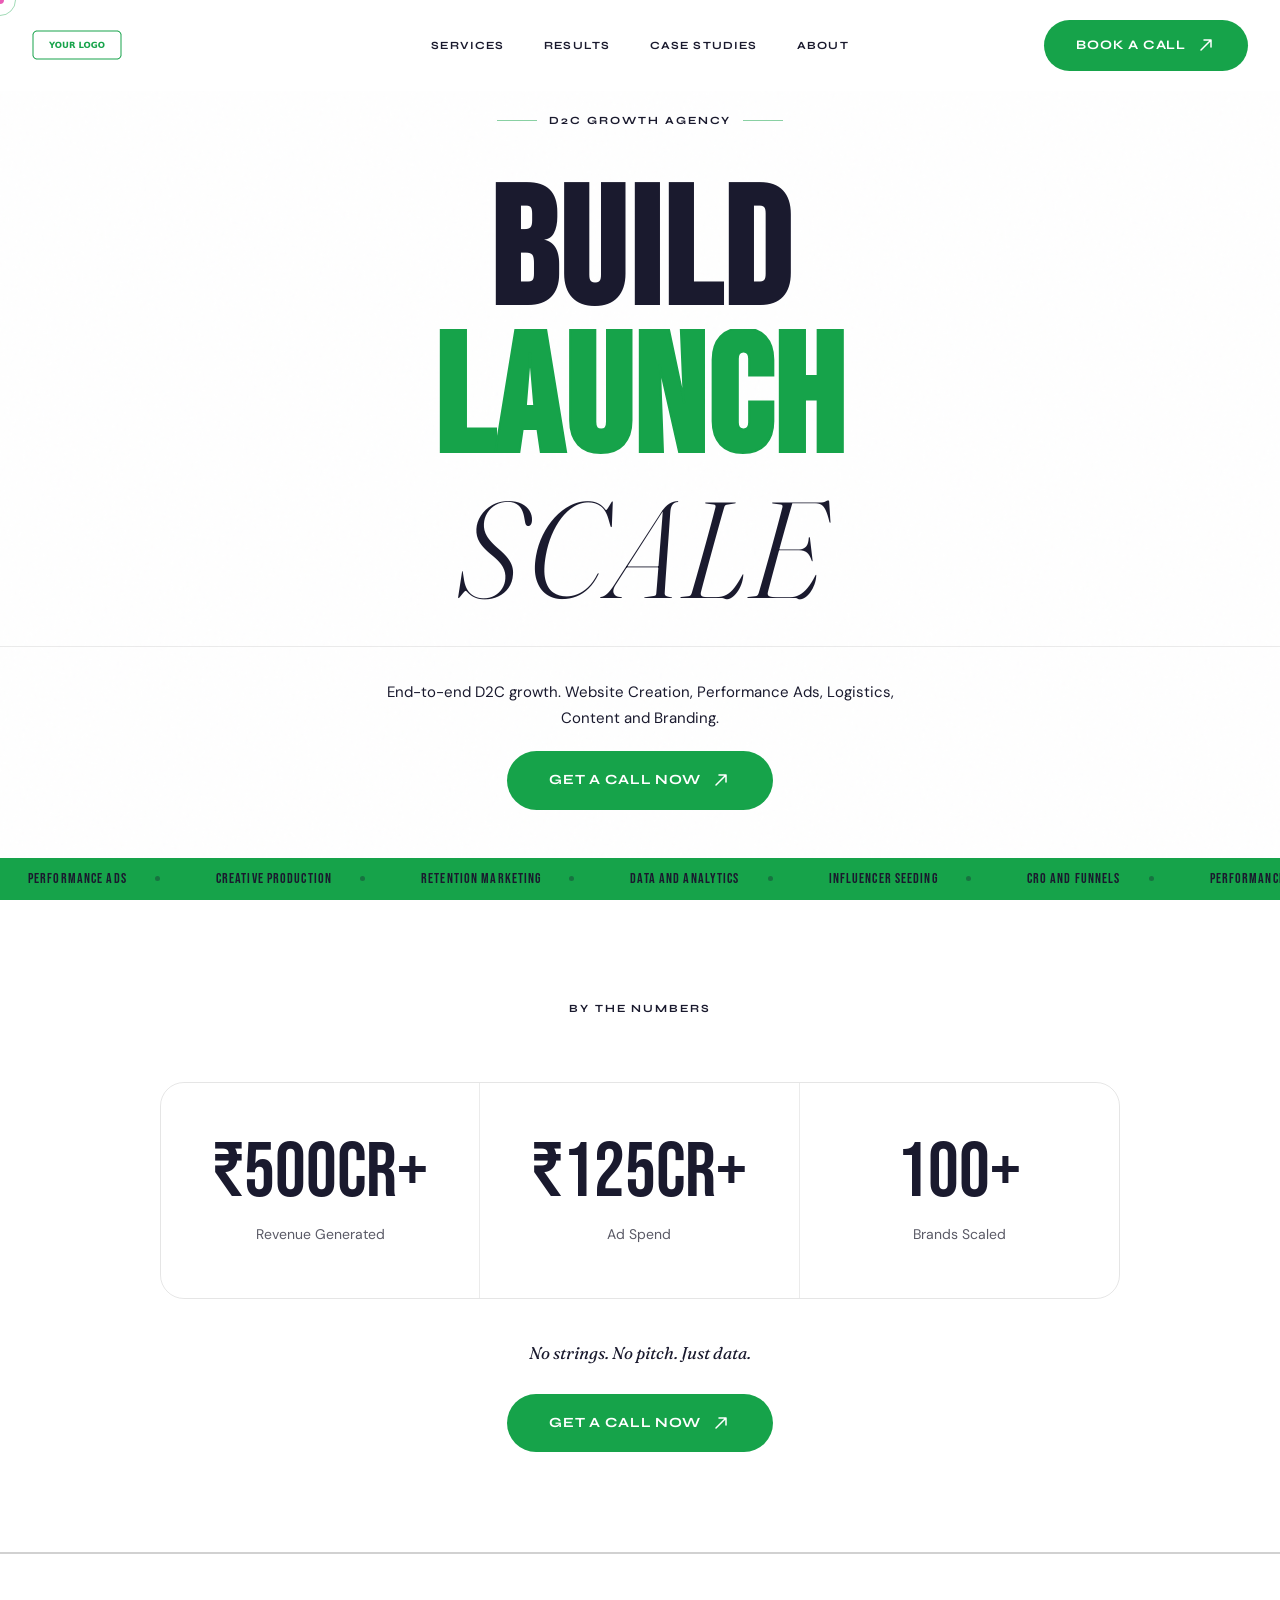
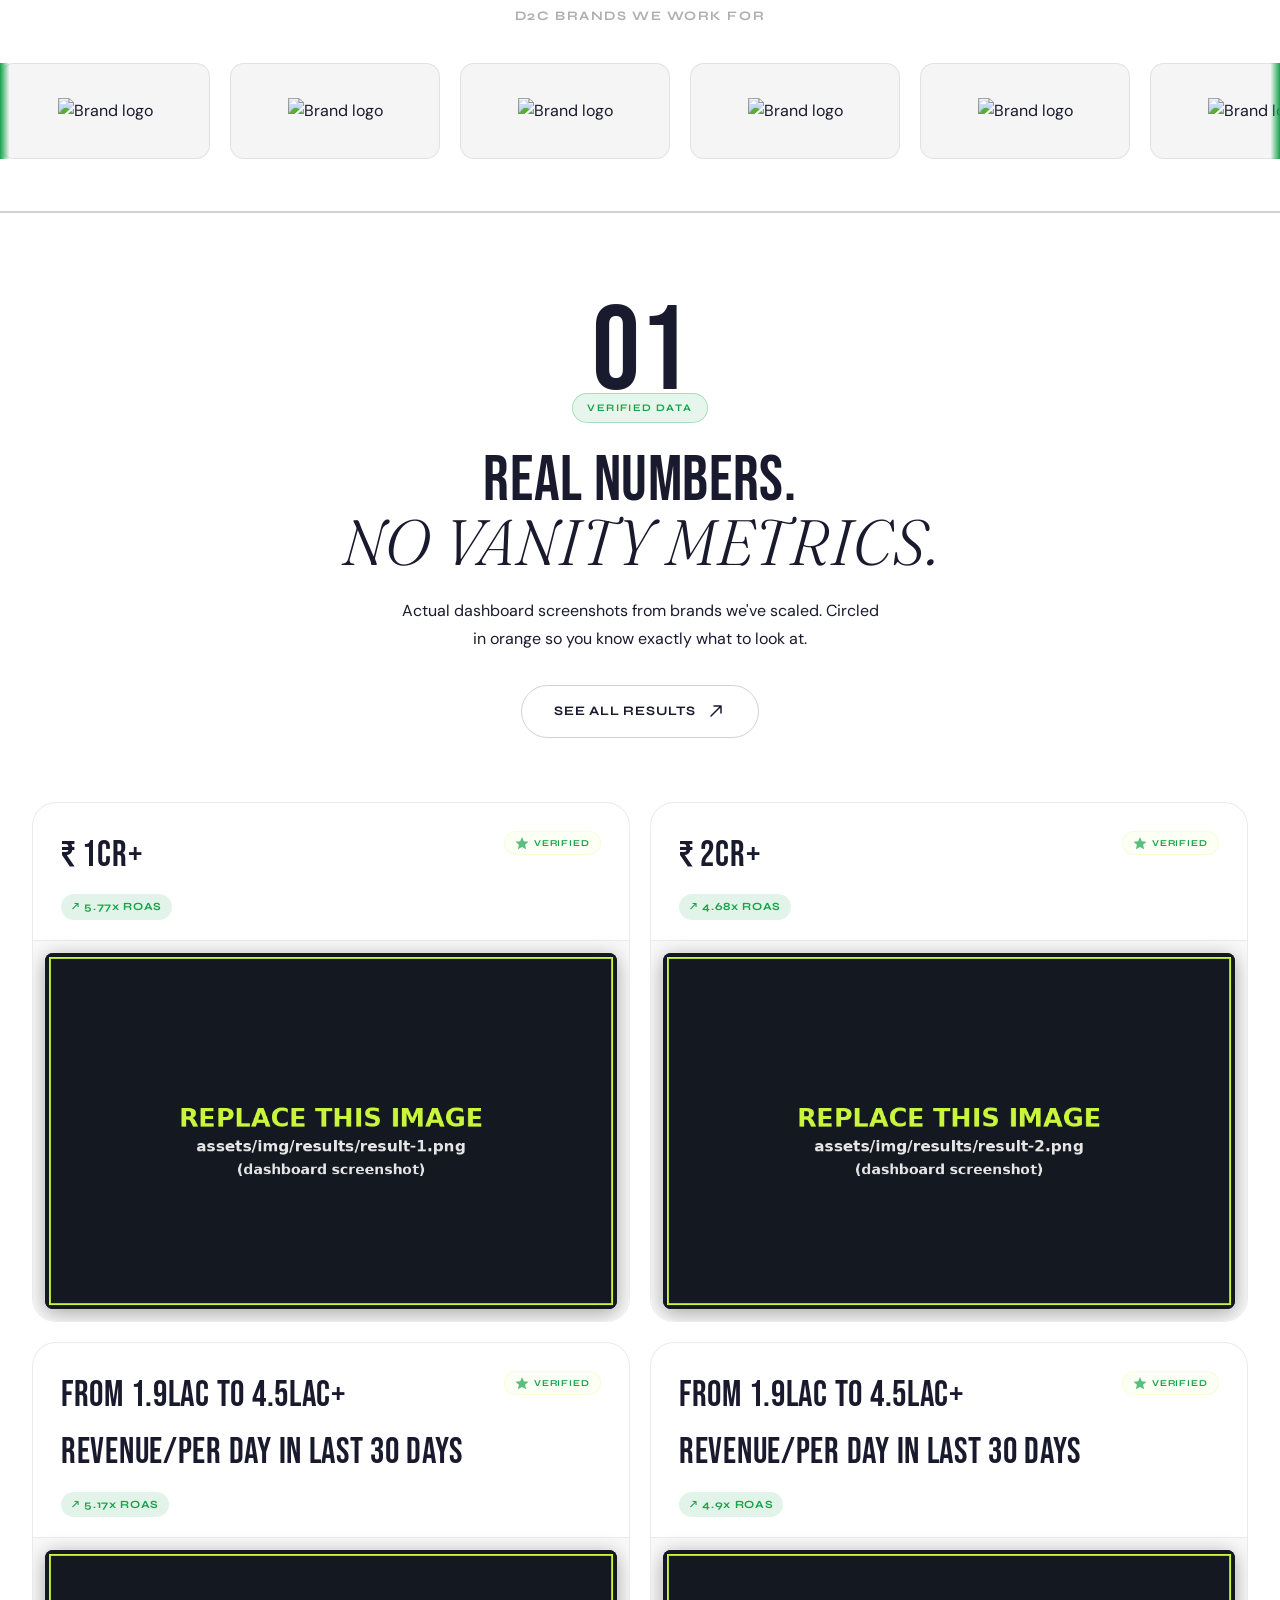
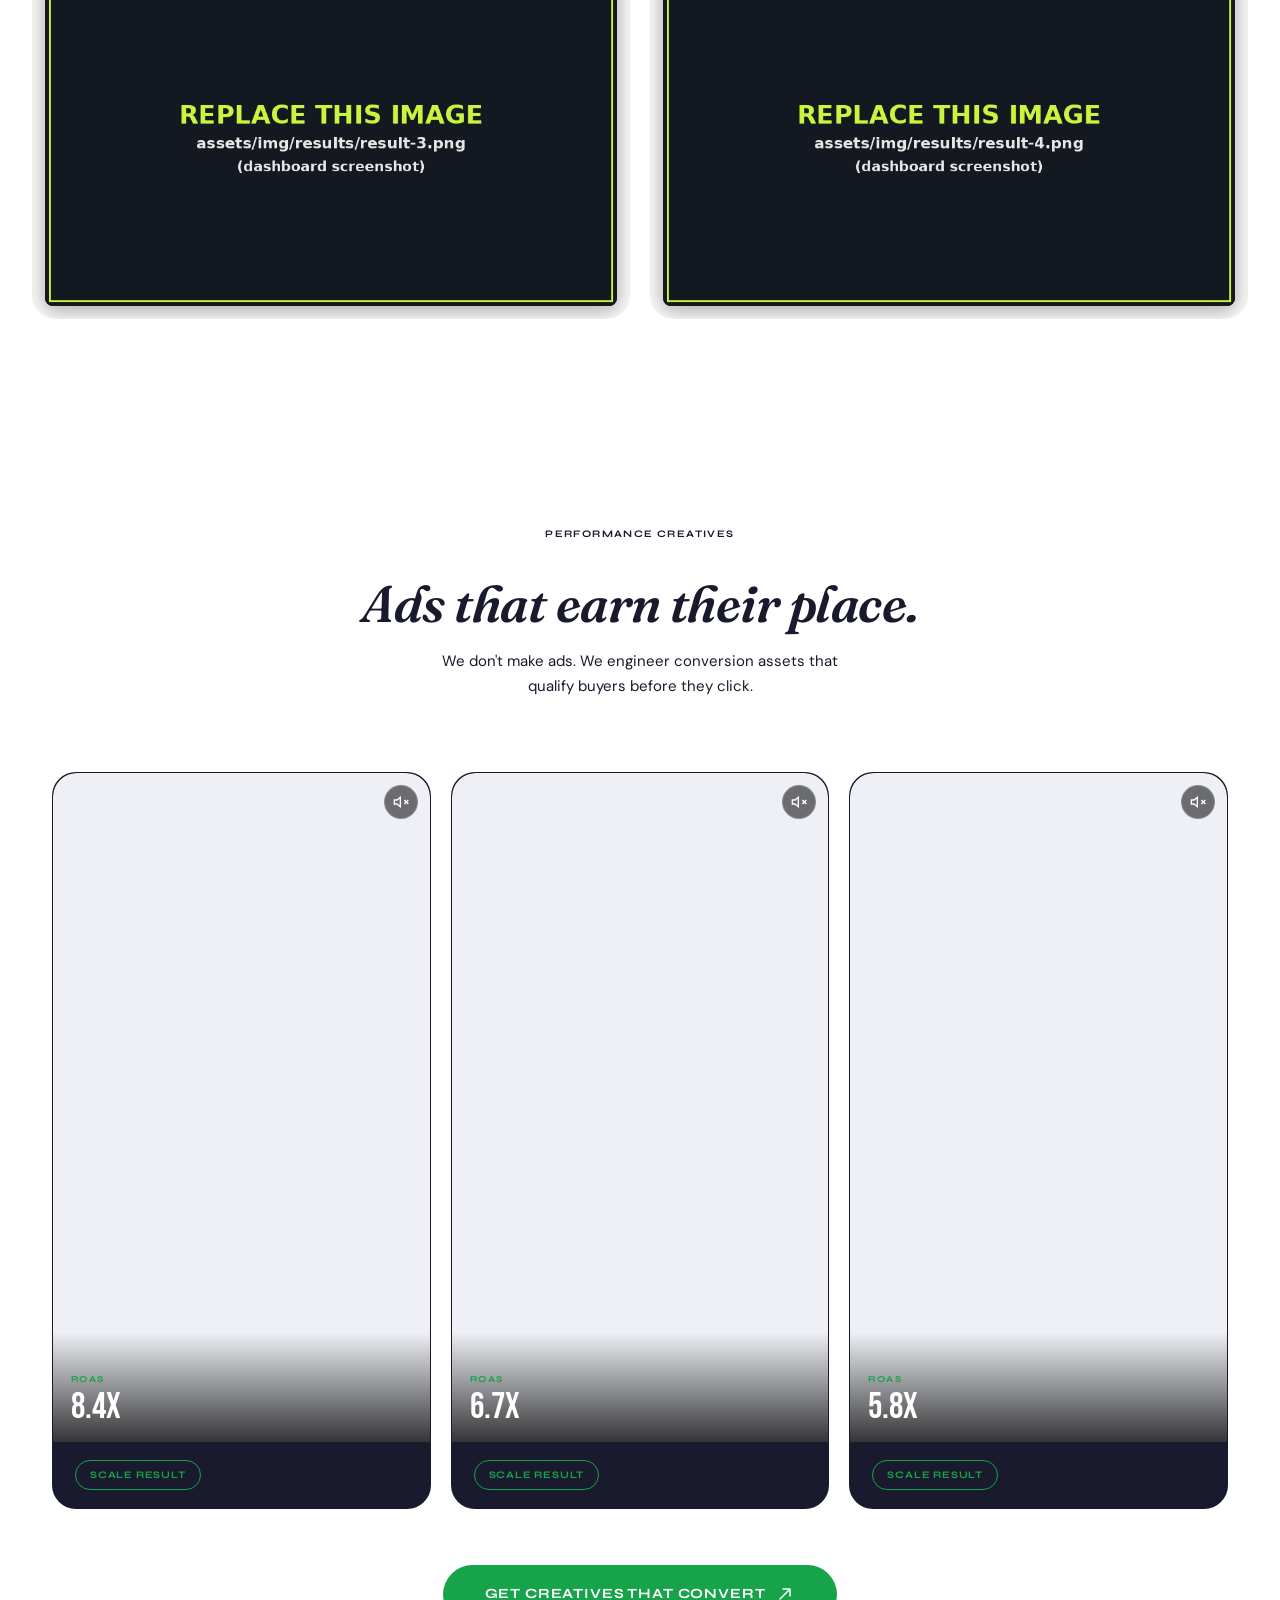
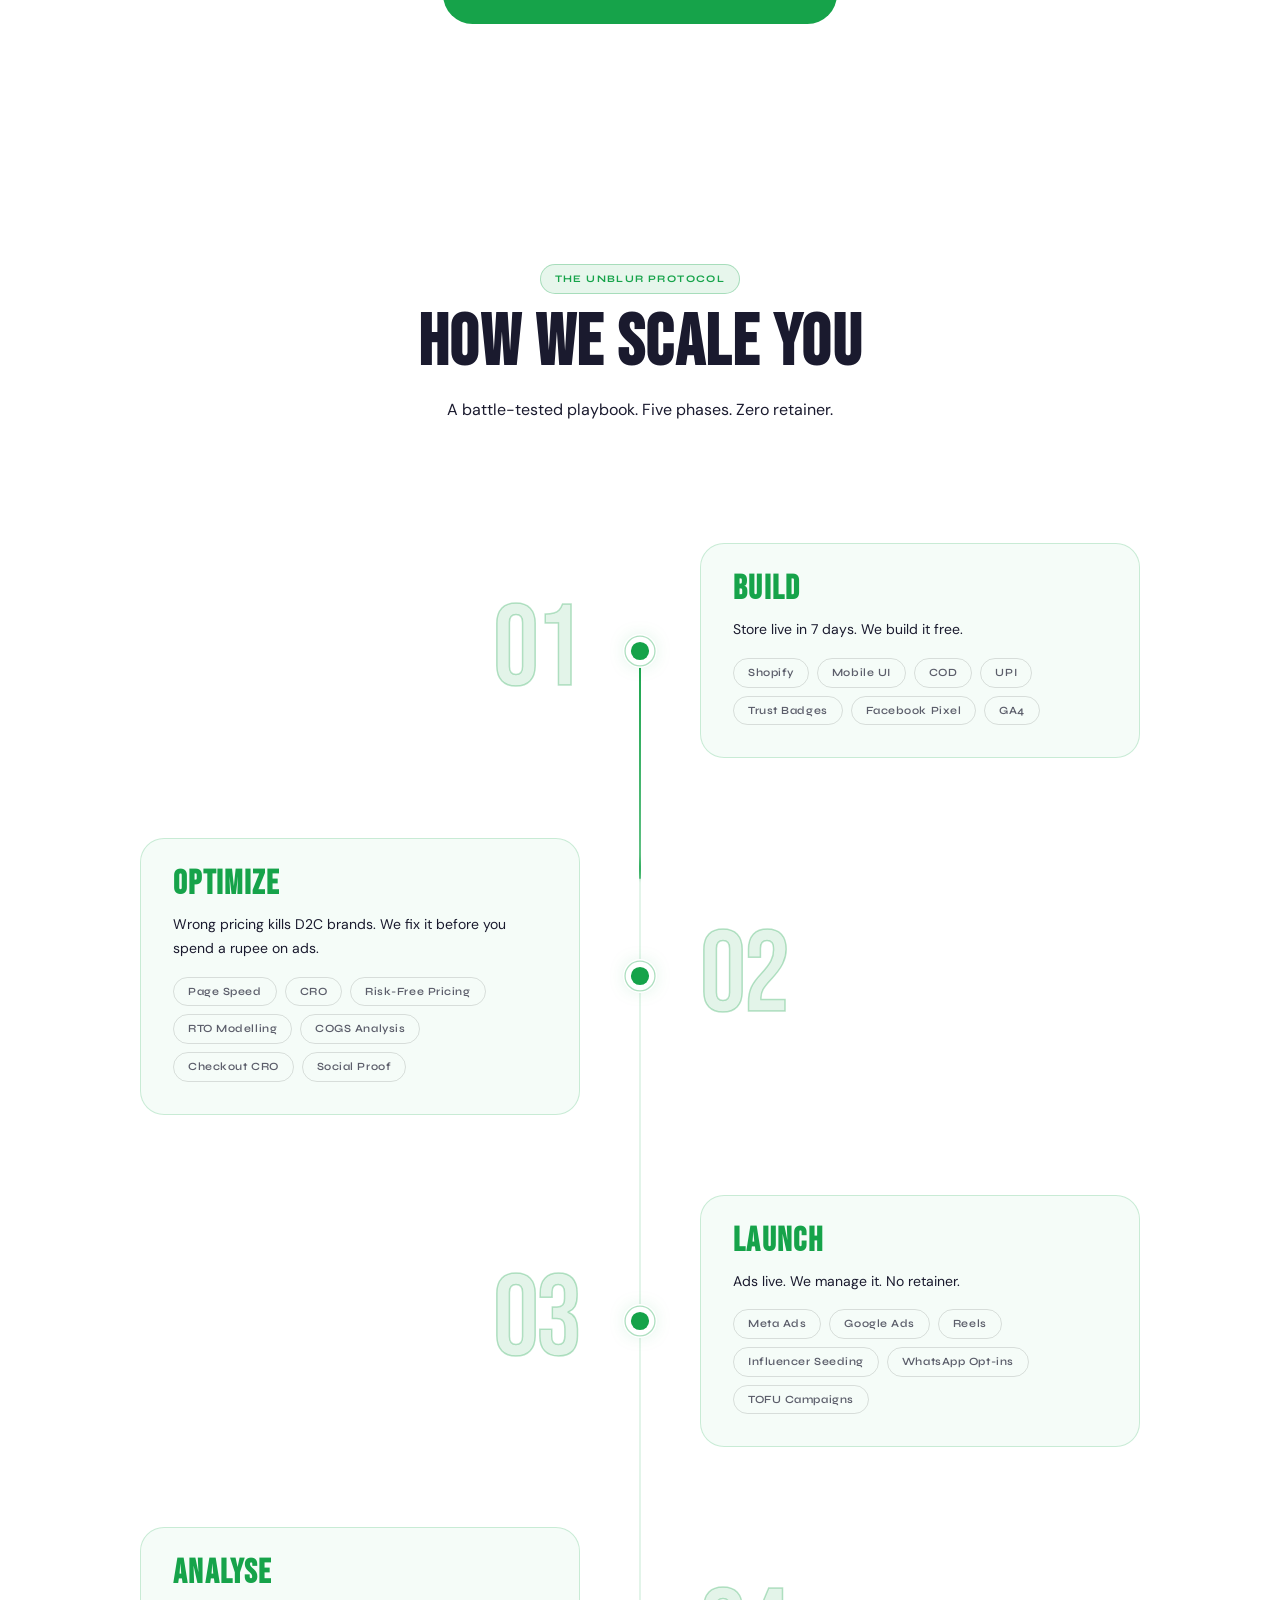
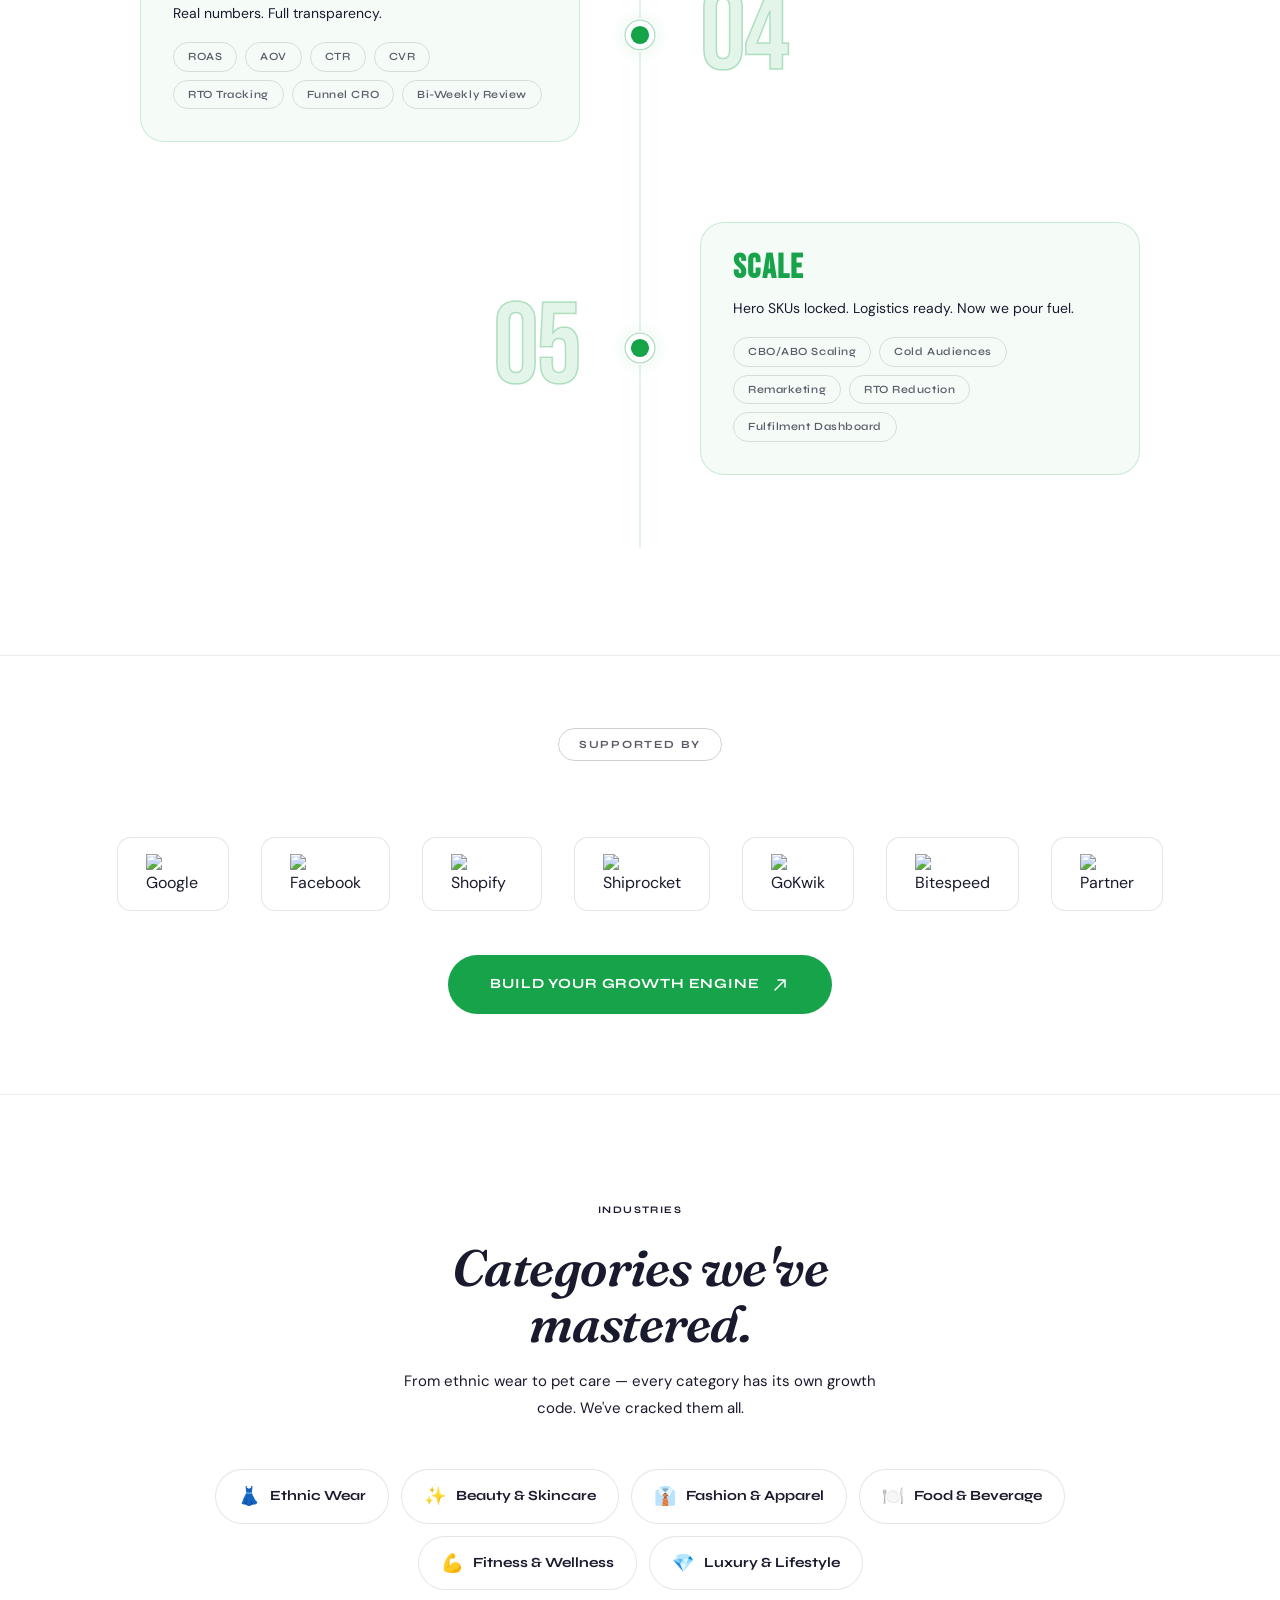
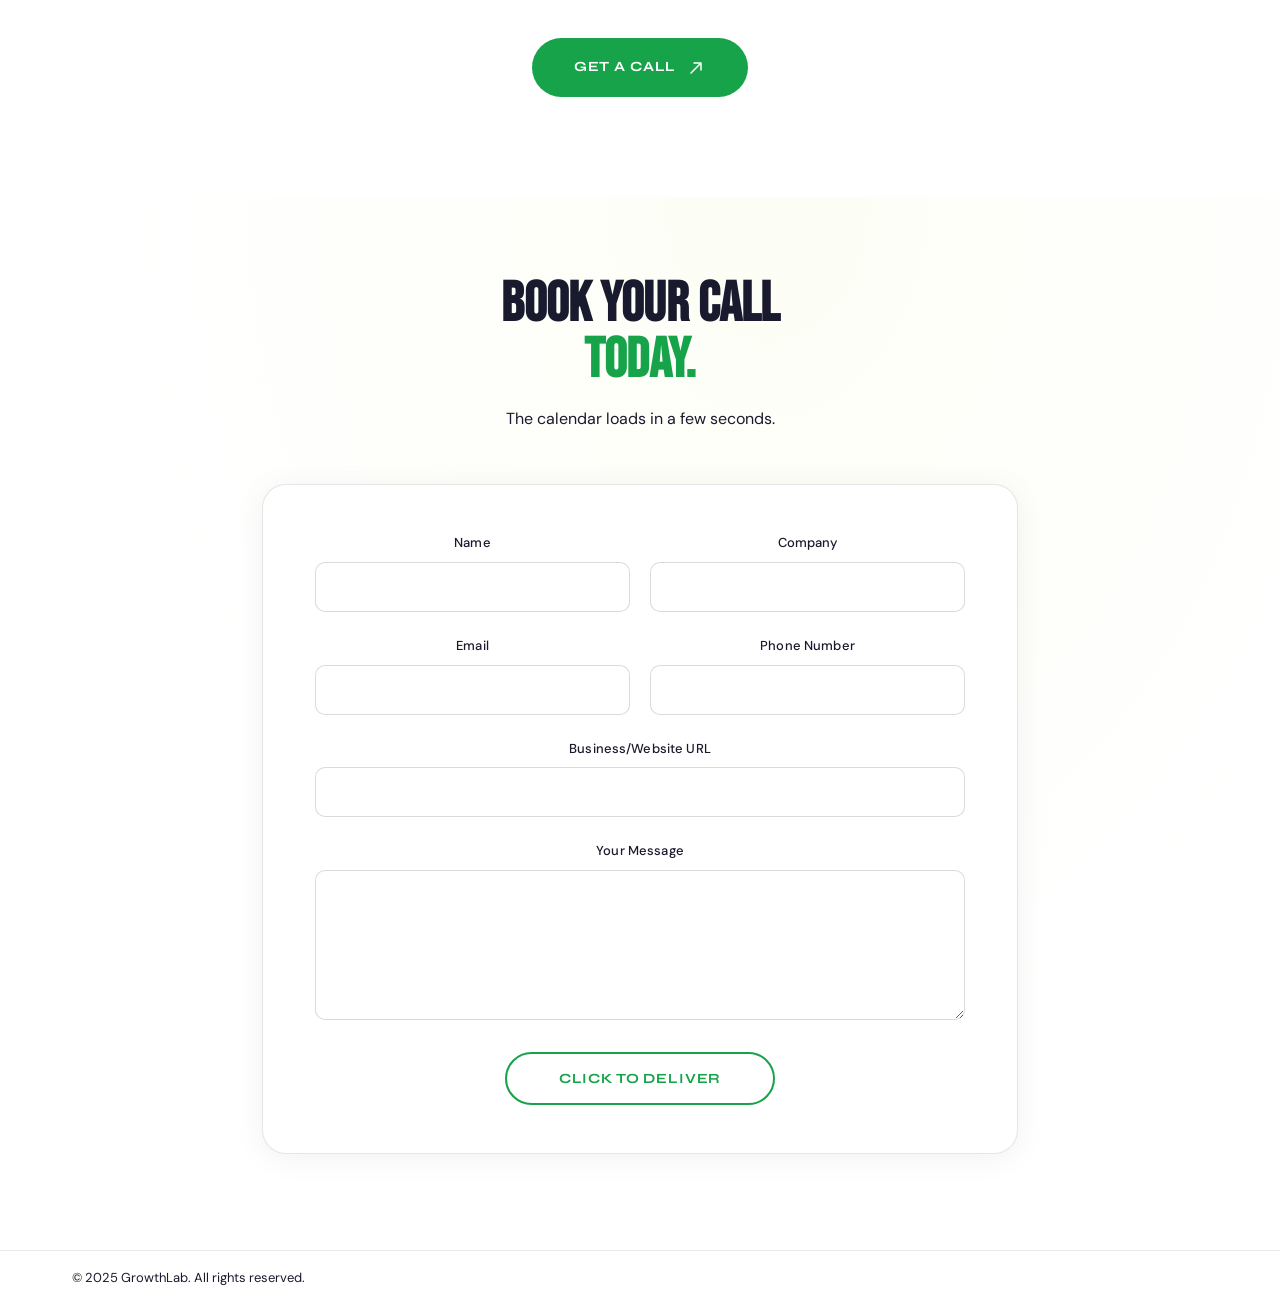
==== index.html @ b2faa52c "Add files via upload" ====
<!DOCTYPE html><html lang="en"><head><meta charset="utf-8"><meta name="viewport" content="width=device-width, initial-scale=1"><title>D2C Growth Agency | Build, Launch &amp; Scale Your Brand</title><meta name="description" content="End-to-end D2C growth: website creation, performance ads, logistics, content and branding. 100+ brands scaled, ₹500Cr+ revenue generated."><meta name="theme-color" content="#ffffff"><meta property="og:type" content="website"><meta property="og:title" content="D2C Growth Agency | Build, Launch &amp; Scale Your Brand"><meta property="og:description" content="End-to-end D2C growth: website creation, performance ads, logistics, content and branding. 100+ brands scaled, ₹500Cr+ revenue generated."><meta property="og:locale" content="en_IN"><meta name="twitter:card" content="summary"><!--seo--><link rel="icon" href="assets/img/logo.png"><link rel="preconnect" href="https://fonts.googleapis.com"><link rel="preconnect" href="https://fonts.gstatic.com" crossorigin><link rel="preconnect" href="https://cdn.shopify.com" crossorigin><link rel="stylesheet" href="https://fonts.googleapis.com/css2?family=Bebas+Neue&amp;family=Syne:wght@400;600;700;800&amp;family=DM+Sans:wght@300;400;500&amp;family=Fraunces:ital,wght@1,300;1,600&amp;display=swap" media="print" onload="this.media='all'"><noscript><link rel="stylesheet" href="https://fonts.googleapis.com/css2?family=Bebas+Neue&amp;family=Syne:wght@400;600;700;800&amp;family=DM+Sans:wght@300;400;500&amp;family=Fraunces:ital,wght@1,300;1,600&amp;display=swap"></noscript><link rel="stylesheet" href="assets/css/styles.css?v=5dbad39e"><noscript><style>.sr{opacity:1!important;transform:none!important}</style></noscript></head><body><a class="skip-link" href="#main-content">Skip to content</a><div class="cursor" id="cursor"></div><div class="cursor-follower" id="cursorFollower"></div><header class="site-header" id="site-header"><a href="./" class="nav-logo"> <img src="assets/img/logo.png" alt="GROWTHLAB" class="nav-logo-img" > </a><nav class="nav-links" id="navLinks"><a href="services/" class="nav-link" >Services</a> <a href="results/" class="nav-link" >Results</a> <a href="case-studies/" class="nav-link" >Case Studies</a> <a href="about/" class="nav-link" >About</a></nav><div class="nav-right"><a href="book-a-call/" class="btn btn-lime"> Book a Call <span class="arrow-icon"> <svg width="14" height="14" viewBox="0 0 14 14" fill="none"><path d="M2 12L12 2M12 2H5M12 2V9" stroke="currentColor" stroke-width="1.5" stroke-linecap="round" stroke-linejoin="round"/></svg> </span> </a> <button class="mobile-menu-toggle" id="mobileMenuToggle" aria-label="Toggle menu" aria-expanded="false"> <span class="hamburger-line"></span> <span class="hamburger-line"></span> <span class="hamburger-line"></span> </button></div></header><div class="mobile-menu" id="mobileMenu"><div class="mobile-menu-inner"><nav class="mobile-nav"><a href="services/" class="mobile-nav-link" > <span class="mobile-nav-num">01</span> Services </a> <a href="results/" class="mobile-nav-link" > <span class="mobile-nav-num">02</span> Results </a> <a href="case-studies/" class="mobile-nav-link" > <span class="mobile-nav-num">03</span> Case Studies </a> <a href="about/" class="mobile-nav-link" > <span class="mobile-nav-num">04</span> About </a></nav><div class="mobile-menu-cta"><a href="book-a-call/" class="btn btn-lime btn-lg" style="width:100%;justify-content:center;"> Book a Call <span class="arrow-icon"> <svg width="14" height="14" viewBox="0 0 14 14" fill="none"><path d="M2 12L12 2M12 2H5M12 2V9" stroke="currentColor" stroke-width="1.5" stroke-linecap="round" stroke-linejoin="round"/></svg> </span> </a></div></div></div><main id="main-content"><section class="hero"><div class="hero-grid"></div><div class="hero-badge-row"><div class="hero-eyebrow">D2C Growth Agency</div></div><div class="hero-headline-block"><h1 class="hero-headline"><span class="line"><span class="line-inner">BUILD</span></span> <span class="line"><span class="line-inner lime-stroke">LAUNCH</span></span> <span class="line"><span class="line-inner"><span class="italic-word">SCALE</span></span></span></h1></div><div class="hero-bottom"><p class="hero-sub">End-to-end D2C growth. Website Creation, Performance Ads, Logistics, Content and Branding.</p><div class="hero-cta-group"><a href="#booking" class="btn btn-lime btn-lg"> Get a Call Now <span class="arrow-icon"> <svg width="14" height="14" viewBox="0 0 14 14" fill="none"><path d="M2 12L12 2M12 2H5M12 2V9" stroke="currentColor" stroke-width="1.5" stroke-linecap="round" stroke-linejoin="round"/></svg> </span> </a></div></div><div class="hero-ticker"><div class="ticker-track"><span class="ticker-item">Performance Ads<span class="ticker-dot"></span></span> <span class="ticker-item">Creative Production<span class="ticker-dot"></span></span> <span class="ticker-item">Retention Marketing<span class="ticker-dot"></span></span> <span class="ticker-item">Data and Analytics<span class="ticker-dot"></span></span> <span class="ticker-item">Influencer Seeding<span class="ticker-dot"></span></span> <span class="ticker-item">CRO and Funnels<span class="ticker-dot"></span></span> <span class="ticker-item" aria-hidden="true">Performance Ads<span class="ticker-dot"></span></span> <span class="ticker-item" aria-hidden="true">Creative Production<span class="ticker-dot"></span></span> <span class="ticker-item" aria-hidden="true">Retention Marketing<span class="ticker-dot"></span></span> <span class="ticker-item" aria-hidden="true">Data and Analytics<span class="ticker-dot"></span></span> <span class="ticker-item" aria-hidden="true">Influencer Seeding<span class="ticker-dot"></span></span> <span class="ticker-item" aria-hidden="true">CRO and Funnels<span class="ticker-dot"></span></span></div></div></section><section class="numbers-section"><div class="numbers-inner"><div class="numbers-label sr">By the Numbers</div><div class="numbers-row"><div class="number-cell sr sr-delay-1" ><div class="number-val" data-target="₹500CR+">₹500CR+</div><div class="number-desc">Revenue Generated</div></div><div class="number-cell sr sr-delay-2" ><div class="number-val" data-target="₹125CR+">₹125CR+</div><div class="number-desc">Ad Spend</div></div><div class="number-cell sr sr-delay-3" ><div class="number-val" data-target="100+">100+</div><div class="number-desc">Brands Scaled</div></div></div><p class="numbers-subtext sr">No strings. No pitch. Just data.</p><div class="numbers-cta-center sr"><a href="#booking" class="btn btn-lime btn-lg"> Get a Call Now <span class="arrow-icon"> <svg width="14" height="14" viewBox="0 0 14 14" fill="none"><path d="M2 12L12 2M12 2H5M12 2V9" stroke="currentColor" stroke-width="1.5" stroke-linecap="round" stroke-linejoin="round"/></svg> </span> </a></div></div></section><section class="logos-section logos-section--green logos-section--single"><div class="logos-header-row"><span class="logos-title-text sr" style="color:rgba(0,0,0,0.6);">D2C brands we work for</span></div><div class="logos-track-wrap logos-track-wrap--green logos-track-wrap--fade"><div class="logos-track logos-track--ltr"><div class="logo-chip logo-chip--green"><img src="https://cdn.shopify.com/s/files/1/0968/5817/7903/files/agl2_1.png?v=1777982544" alt="Brand logo" loading="lazy"></div><div class="logo-chip logo-chip--green"><img src="https://cdn.shopify.com/s/files/1/0968/5817/7903/files/agl4_1.png?v=1777982544" alt="Brand logo" loading="lazy"></div><div class="logo-chip logo-chip--green"><img src="https://cdn.shopify.com/s/files/1/0968/5817/7903/files/agl3_1.png?v=1777982545" alt="Brand logo" loading="lazy"></div><div class="logo-chip logo-chip--green"><img src="https://cdn.shopify.com/s/files/1/0968/5817/7903/files/agl10_1.png?v=1777982544" alt="Brand logo" loading="lazy"></div><div class="logo-chip logo-chip--green"><img src="https://cdn.shopify.com/s/files/1/0968/5817/7903/files/agl9_1.png?v=1777982545" alt="Brand logo" loading="lazy"></div><div class="logo-chip logo-chip--green"><img src="https://cdn.shopify.com/s/files/1/0968/5817/7903/files/agl7_1.png?v=1777982545" alt="Brand logo" loading="lazy"></div><div class="logo-chip logo-chip--green"><img src="https://cdn.shopify.com/s/files/1/0968/5817/7903/files/agl8_1.png?v=1777982545" alt="Brand logo" loading="lazy"></div><div class="logo-chip logo-chip--green"><img src="https://cdn.shopify.com/s/files/1/0968/5817/7903/files/agl1_1.png?v=1777982560" alt="Brand logo" loading="lazy"></div><div class="logo-chip logo-chip--green"><img src="https://cdn.shopify.com/s/files/1/0968/5817/7903/files/agl6_1.png?v=1777982545" alt="Brand logo" loading="lazy"></div><div class="logo-chip logo-chip--green"><img src="https://cdn.shopify.com/s/files/1/0968/5817/7903/files/agl5_1.png?v=1777982545" alt="Brand logo" loading="lazy"></div><div class="logo-chip logo-chip--green"><img src="https://cdn.shopify.com/s/files/1/0968/5817/7903/files/agl11_1.png?v=1777982545" alt="Brand logo" loading="lazy"></div><div class="logo-chip logo-chip--green" aria-hidden="true"><img src="https://cdn.shopify.com/s/files/1/0968/5817/7903/files/agl2_1.png?v=1777982544" alt="" loading="lazy"></div><div class="logo-chip logo-chip--green" aria-hidden="true"><img src="https://cdn.shopify.com/s/files/1/0968/5817/7903/files/agl4_1.png?v=1777982544" alt="" loading="lazy"></div><div class="logo-chip logo-chip--green" aria-hidden="true"><img src="https://cdn.shopify.com/s/files/1/0968/5817/7903/files/agl3_1.png?v=1777982545" alt="" loading="lazy"></div><div class="logo-chip logo-chip--green" aria-hidden="true"><img src="https://cdn.shopify.com/s/files/1/0968/5817/7903/files/agl10_1.png?v=1777982544" alt="" loading="lazy"></div><div class="logo-chip logo-chip--green" aria-hidden="true"><img src="https://cdn.shopify.com/s/files/1/0968/5817/7903/files/agl9_1.png?v=1777982545" alt="" loading="lazy"></div><div class="logo-chip logo-chip--green" aria-hidden="true"><img src="https://cdn.shopify.com/s/files/1/0968/5817/7903/files/agl7_1.png?v=1777982545" alt="" loading="lazy"></div><div class="logo-chip logo-chip--green" aria-hidden="true"><img src="https://cdn.shopify.com/s/files/1/0968/5817/7903/files/agl8_1.png?v=1777982545" alt="" loading="lazy"></div><div class="logo-chip logo-chip--green" aria-hidden="true"><img src="https://cdn.shopify.com/s/files/1/0968/5817/7903/files/agl1_1.png?v=1777982560" alt="" loading="lazy"></div><div class="logo-chip logo-chip--green" aria-hidden="true"><img src="https://cdn.shopify.com/s/files/1/0968/5817/7903/files/agl6_1.png?v=1777982545" alt="" loading="lazy"></div><div class="logo-chip logo-chip--green" aria-hidden="true"><img src="https://cdn.shopify.com/s/files/1/0968/5817/7903/files/agl5_1.png?v=1777982545" alt="" loading="lazy"></div><div class="logo-chip logo-chip--green" aria-hidden="true"><img src="https://cdn.shopify.com/s/files/1/0968/5817/7903/files/agl11_1.png?v=1777982545" alt="" loading="lazy"></div><div class="logo-chip logo-chip--green" aria-hidden="true"><img src="https://cdn.shopify.com/s/files/1/0968/5817/7903/files/agl2_1.png?v=1777982544" alt="" loading="lazy"></div><div class="logo-chip logo-chip--green" aria-hidden="true"><img src="https://cdn.shopify.com/s/files/1/0968/5817/7903/files/agl4_1.png?v=1777982544" alt="" loading="lazy"></div><div class="logo-chip logo-chip--green" aria-hidden="true"><img src="https://cdn.shopify.com/s/files/1/0968/5817/7903/files/agl3_1.png?v=1777982545" alt="" loading="lazy"></div><div class="logo-chip logo-chip--green" aria-hidden="true"><img src="https://cdn.shopify.com/s/files/1/0968/5817/7903/files/agl10_1.png?v=1777982544" alt="" loading="lazy"></div><div class="logo-chip logo-chip--green" aria-hidden="true"><img src="https://cdn.shopify.com/s/files/1/0968/5817/7903/files/agl9_1.png?v=1777982545" alt="" loading="lazy"></div><div class="logo-chip logo-chip--green" aria-hidden="true"><img src="https://cdn.shopify.com/s/files/1/0968/5817/7903/files/agl7_1.png?v=1777982545" alt="" loading="lazy"></div><div class="logo-chip logo-chip--green" aria-hidden="true"><img src="https://cdn.shopify.com/s/files/1/0968/5817/7903/files/agl8_1.png?v=1777982545" alt="" loading="lazy"></div><div class="logo-chip logo-chip--green" aria-hidden="true"><img src="https://cdn.shopify.com/s/files/1/0968/5817/7903/files/agl1_1.png?v=1777982560" alt="" loading="lazy"></div><div class="logo-chip logo-chip--green" aria-hidden="true"><img src="https://cdn.shopify.com/s/files/1/0968/5817/7903/files/agl6_1.png?v=1777982545" alt="" loading="lazy"></div><div class="logo-chip logo-chip--green" aria-hidden="true"><img src="https://cdn.shopify.com/s/files/1/0968/5817/7903/files/agl5_1.png?v=1777982545" alt="" loading="lazy"></div><div class="logo-chip logo-chip--green" aria-hidden="true"><img src="https://cdn.shopify.com/s/files/1/0968/5817/7903/files/agl11_1.png?v=1777982545" alt="" loading="lazy"></div></div></div></section><section class="results-section"><div class="results-header"><div class="results-header-left sr"><div class="section-num" aria-hidden="true">01</div><div><span class="tag tag-lime" style="margin-bottom:16px;">Verified Data</span><div class="display-md" style="color:var(--white);margin-top:12px;">Real Numbers.</div><div class="display-md italic-accent" style="color:var(--lime);">No vanity metrics.</div></div></div><div class="results-header-right sr sr-delay-2"><p>Actual dashboard screenshots from brands we've scaled. Circled in orange so you know exactly what to look at.</p><a href="book-a-call/" class="btn btn-outline" style="margin-top:32px;"> See All Results <span class="arrow-icon"><svg width="14" height="14" viewBox="0 0 14 14" fill="none"><path d="M2 12L12 2M12 2H5M12 2V9" stroke="currentColor" stroke-width="1.5" stroke-linecap="round" stroke-linejoin="round"/></svg></span> </a></div></div><div class="results-cards"><div class="result-card sr sr-delay-1" ><div class="result-card-header"><div class="result-card-meta"><div class="result-revenue">₹ 1Cr+</div><div class="result-tags"><span class="rtag rtag-lime">↗ 5.77x ROAS</span> <span class="rtag rtag-white">AOV ₹1,238</span></div></div><div class="result-verified-badge"><svg width="14" height="14" viewBox="0 0 14 14" fill="none"><path d="M7 1L8.8 5.2L13.5 5.7L10.1 8.7L11.1 13.3L7 10.9L2.9 13.3L3.9 8.7L0.5 5.7L5.2 5.2L7 1Z" fill="var(--lime)" opacity="0.7"/></svg> <span>Verified</span></div></div><div class="result-card-body"><div class="result-screenshot-wrap"><img src="assets/img/results/result-1.png" alt="Dashboard screenshot — ₹ 1Cr+" loading="lazy" ></div></div></div><div class="result-card sr sr-delay-2" ><div class="result-card-header"><div class="result-card-meta"><div class="result-revenue">₹ 2Cr+</div><div class="result-tags"><span class="rtag rtag-lime">↗ 4.68x ROAS</span> <span class="rtag rtag-white">AOV ₹665</span></div></div><div class="result-verified-badge"><svg width="14" height="14" viewBox="0 0 14 14" fill="none"><path d="M7 1L8.8 5.2L13.5 5.7L10.1 8.7L11.1 13.3L7 10.9L2.9 13.3L3.9 8.7L0.5 5.7L5.2 5.2L7 1Z" fill="var(--lime)" opacity="0.7"/></svg> <span>Verified</span></div></div><div class="result-card-body"><div class="result-screenshot-wrap"><img src="assets/img/results/result-2.png" alt="Dashboard screenshot — ₹ 2Cr+" loading="lazy" ></div></div></div><div class="result-card sr sr-delay-3" ><div class="result-card-header"><div class="result-card-meta"><div class="result-revenue">From 1.9Lac to 4.5Lac+ Revenue/Per Day in last 30 Days</div><div class="result-tags"><span class="rtag rtag-lime">↗ 5.17x ROAS</span> <span class="rtag rtag-white">AOV 1484</span></div></div><div class="result-verified-badge"><svg width="14" height="14" viewBox="0 0 14 14" fill="none"><path d="M7 1L8.8 5.2L13.5 5.7L10.1 8.7L11.1 13.3L7 10.9L2.9 13.3L3.9 8.7L0.5 5.7L5.2 5.2L7 1Z" fill="var(--lime)" opacity="0.7"/></svg> <span>Verified</span></div></div><div class="result-card-body"><div class="result-screenshot-wrap"><img src="assets/img/results/result-3.png" alt="Dashboard screenshot — From 1.9Lac to 4.5Lac+ Revenue/Per Day in last 30 Days" loading="lazy" ></div></div></div><div class="result-card sr sr-delay-4" ><div class="result-card-header"><div class="result-card-meta"><div class="result-revenue">From 1.9Lac to 4.5Lac+ Revenue/Per Day in last 30 Days</div><div class="result-tags"><span class="rtag rtag-lime">↗ 4.9x ROAS</span> <span class="rtag rtag-white">AOV ₹665</span></div></div><div class="result-verified-badge"><svg width="14" height="14" viewBox="0 0 14 14" fill="none"><path d="M7 1L8.8 5.2L13.5 5.7L10.1 8.7L11.1 13.3L7 10.9L2.9 13.3L3.9 8.7L0.5 5.7L5.2 5.2L7 1Z" fill="var(--lime)" opacity="0.7"/></svg> <span>Verified</span></div></div><div class="result-card-body"><div class="result-screenshot-wrap"><img src="assets/img/results/result-4.png" alt="Dashboard screenshot — From 1.9Lac to 4.5Lac+ Revenue/Per Day in last 30 Days" loading="lazy" ></div></div></div></div></section><section class="creatives-section"><div class="creatives-header"><div class="creatives-header-center sr"><span class="tag tag-dark" style="margin-bottom:16px;">Performance Creatives</span><div class="heading-fraunces text-ink" style="max-width:600px;margin:12px auto 0;">Ads that earn their place.</div><p style="font-size:15px;color:var(--muted);max-width:440px;margin:16px auto 0;line-height:1.7;">We don't make ads. We engineer conversion assets that qualify buyers before they click.</p></div></div><div class="creatives-grid"><div class="creative-card sr sr-delay-1" ><div class="creative-thumb creative-thumb--video"><video class="creative-video" autoplay muted loop playsinline preload="metadata" > <source src="assets/video/ad-1.mp4" type="video/mp4"> </video> <button class="creative-sound-toggle" aria-label="Toggle sound"> <svg class="icon-muted" width="16" height="16" viewBox="0 0 24 24" fill="none" stroke="currentColor" stroke-width="2"><path d="M11 5L6 9H2v6h4l5 4V5z"/><line x1="23" y1="9" x2="17" y2="15"/><line x1="17" y1="9" x2="23" y2="15"/></svg> <svg class="icon-unmuted" width="16" height="16" viewBox="0 0 24 24" fill="none" stroke="currentColor" stroke-width="2"><path d="M11 5L6 9H2v6h4l5 4V5z"/><path d="M19.07 4.93a10 10 0 0 1 0 14.14M15.54 8.46a5 5 0 0 1 0 7.07"/></svg> </button><div class="creative-video-overlay"><div class="creative-metric-type">ROAS</div><div class="creative-metric-num">8.4X</div></div></div><div class="creative-foot"><span class="creative-impact-pill">Scale Result</span></div></div><div class="creative-card sr sr-delay-2" ><div class="creative-thumb creative-thumb--video"><video class="creative-video" autoplay muted loop playsinline preload="metadata" > <source src="assets/video/ad-2.mp4" type="video/mp4"> </video> <button class="creative-sound-toggle" aria-label="Toggle sound"> <svg class="icon-muted" width="16" height="16" viewBox="0 0 24 24" fill="none" stroke="currentColor" stroke-width="2"><path d="M11 5L6 9H2v6h4l5 4V5z"/><line x1="23" y1="9" x2="17" y2="15"/><line x1="17" y1="9" x2="23" y2="15"/></svg> <svg class="icon-unmuted" width="16" height="16" viewBox="0 0 24 24" fill="none" stroke="currentColor" stroke-width="2"><path d="M11 5L6 9H2v6h4l5 4V5z"/><path d="M19.07 4.93a10 10 0 0 1 0 14.14M15.54 8.46a5 5 0 0 1 0 7.07"/></svg> </button><div class="creative-video-overlay"><div class="creative-metric-type">ROAS</div><div class="creative-metric-num">6.7X</div></div></div><div class="creative-foot"><span class="creative-impact-pill">Scale Result</span></div></div><div class="creative-card sr sr-delay-3" ><div class="creative-thumb creative-thumb--video"><video class="creative-video" autoplay muted loop playsinline preload="metadata" > <source src="assets/video/ad-3.mp4" type="video/mp4"> </video> <button class="creative-sound-toggle" aria-label="Toggle sound"> <svg class="icon-muted" width="16" height="16" viewBox="0 0 24 24" fill="none" stroke="currentColor" stroke-width="2"><path d="M11 5L6 9H2v6h4l5 4V5z"/><line x1="23" y1="9" x2="17" y2="15"/><line x1="17" y1="9" x2="23" y2="15"/></svg> <svg class="icon-unmuted" width="16" height="16" viewBox="0 0 24 24" fill="none" stroke="currentColor" stroke-width="2"><path d="M11 5L6 9H2v6h4l5 4V5z"/><path d="M19.07 4.93a10 10 0 0 1 0 14.14M15.54 8.46a5 5 0 0 1 0 7.07"/></svg> </button><div class="creative-video-overlay"><div class="creative-metric-type">ROAS</div><div class="creative-metric-num">5.8X</div></div></div><div class="creative-foot"><span class="creative-impact-pill">Scale Result</span></div></div></div><div class="creatives-cta-center sr"><a href="book-a-call/" class="btn btn-lime btn-lg"> Get Creatives That Convert <span class="arrow-icon"><svg width="14" height="14" viewBox="0 0 14 14" fill="none"><path d="M2 12L12 2M12 2H5M12 2V9" stroke="currentColor" stroke-width="1.5" stroke-linecap="round" stroke-linejoin="round"/></svg></span> </a></div></section><section class="unblur-timeline-section"><div class="ubt-inner"><div class="ubt-header sr"><span class="tag tag-lime">The UNBLUR Protocol</span><h2 class="ubt-heading">How We Scale You</h2><p class="ubt-sub">A battle-tested playbook. Five phases. Zero retainer.</p></div><div class="ubt-timeline" id="ubt-timeline"><div class="ubt-line-track"><div class="ubt-line-fill" id="ubt-line-fill"><div class="ubt-line-glow"></div></div></div><div class="ubt-step ubt-step--left" data-step="1" ><div class="ubt-side ubt-side--a"><div class="ubt-step-num">01</div></div><div class="ubt-dot-col"><div class="ubt-dot-wrap"><div class="ubt-dot"><div class="ubt-dot-ring"></div></div></div></div><div class="ubt-side ubt-side--b"><div class="ubt-step-content"><h3 class="ubt-step-title">Build</h3><p class="ubt-step-desc">Store live in 7 days. We build it free.</p><div class="ubt-chips"><span class="ubt-chip">Shopify</span> <span class="ubt-chip">Mobile UI</span> <span class="ubt-chip">COD</span> <span class="ubt-chip">UPI</span> <span class="ubt-chip">Trust Badges</span> <span class="ubt-chip">Facebook Pixel</span> <span class="ubt-chip">GA4</span></div></div></div></div><div class="ubt-step ubt-step--right" data-step="2" ><div class="ubt-side ubt-side--a"><div class="ubt-step-content"><h3 class="ubt-step-title">Optimize</h3><p class="ubt-step-desc">Wrong pricing kills D2C brands. We fix it before you spend a rupee on ads.</p><div class="ubt-chips"><span class="ubt-chip">Page Speed</span> <span class="ubt-chip">CRO</span> <span class="ubt-chip">Risk-Free Pricing</span> <span class="ubt-chip">RTO Modelling</span> <span class="ubt-chip">COGS Analysis</span> <span class="ubt-chip">Checkout CRO</span> <span class="ubt-chip">Social Proof</span></div></div></div><div class="ubt-dot-col"><div class="ubt-dot-wrap"><div class="ubt-dot"><div class="ubt-dot-ring"></div></div></div></div><div class="ubt-side ubt-side--b"><div class="ubt-step-num">02</div></div></div><div class="ubt-step ubt-step--left" data-step="3" ><div class="ubt-side ubt-side--a"><div class="ubt-step-num">03</div></div><div class="ubt-dot-col"><div class="ubt-dot-wrap"><div class="ubt-dot"><div class="ubt-dot-ring"></div></div></div></div><div class="ubt-side ubt-side--b"><div class="ubt-step-content"><h3 class="ubt-step-title">Launch</h3><p class="ubt-step-desc">Ads live. We manage it. No retainer.</p><div class="ubt-chips"><span class="ubt-chip">Meta Ads</span> <span class="ubt-chip">Google Ads</span> <span class="ubt-chip">Reels</span> <span class="ubt-chip">Influencer Seeding</span> <span class="ubt-chip">WhatsApp Opt-ins</span> <span class="ubt-chip">TOFU Campaigns</span></div></div></div></div><div class="ubt-step ubt-step--right" data-step="4" ><div class="ubt-side ubt-side--a"><div class="ubt-step-content"><h3 class="ubt-step-title">Analyse</h3><p class="ubt-step-desc">Real numbers. Full transparency.</p><div class="ubt-chips"><span class="ubt-chip">ROAS</span> <span class="ubt-chip">AOV</span> <span class="ubt-chip">CTR</span> <span class="ubt-chip">CVR</span> <span class="ubt-chip">RTO Tracking</span> <span class="ubt-chip">Funnel CRO</span> <span class="ubt-chip">Bi-Weekly Review</span></div></div></div><div class="ubt-dot-col"><div class="ubt-dot-wrap"><div class="ubt-dot"><div class="ubt-dot-ring"></div></div></div></div><div class="ubt-side ubt-side--b"><div class="ubt-step-num">04</div></div></div><div class="ubt-step ubt-step--left" data-step="5" ><div class="ubt-side ubt-side--a"><div class="ubt-step-num">05</div></div><div class="ubt-dot-col"><div class="ubt-dot-wrap"><div class="ubt-dot"><div class="ubt-dot-ring"></div></div></div></div><div class="ubt-side ubt-side--b"><div class="ubt-step-content"><h3 class="ubt-step-title">Scale</h3><p class="ubt-step-desc">Hero SKUs locked. Logistics ready. Now we pour fuel.</p><div class="ubt-chips"><span class="ubt-chip">CBO/ABO Scaling</span> <span class="ubt-chip">Cold Audiences</span> <span class="ubt-chip">Remarketing</span> <span class="ubt-chip">RTO Reduction</span> <span class="ubt-chip">Fulfilment Dashboard</span></div></div></div></div></div></div></section><section class="partners-section"><div class="partners-inner"><div class="partners-eyebrow sr"><span class="partners-label">Supported By</span></div><div class="partners-logos sr sr-delay-2"><div class="partner-logo-wrap"><img src="https://cdn.shopify.com/s/files/1/0968/5817/7903/files/partner-1.png?v=1779012263" alt="Google Partner" loading="lazy" ></div><div class="partner-logo-wrap"><img src="https://cdn.shopify.com/s/files/1/0968/5817/7903/files/partner-3.png?v=1779012263" alt="Facebook Business Partner" loading="lazy" ></div><div class="partner-logo-wrap"><img src="https://cdn.shopify.com/s/files/1/0968/5817/7903/files/partner-2.png?v=1779012263" alt="Shopify Partners" loading="lazy" ></div><div class="partner-logo-wrap"><img src="https://cdn.shopify.com/s/files/1/0968/5817/7903/files/partner-4.png?v=1779012264" alt="Shiprocket" loading="lazy" ></div><div class="partner-logo-wrap"><img src="https://cdn.shopify.com/s/files/1/0968/5817/7903/files/partner-gokwik-new-DabRQpVL.png?v=1779012264" alt="GoKwik" loading="lazy" ></div><div class="partner-logo-wrap"><img src="https://cdn.shopify.com/s/files/1/0968/5817/7903/files/partner_5.webp?v=1779012272" alt="Bitespeed" loading="lazy" ></div><div class="partner-logo-wrap"><img src="https://cdn.shopify.com/s/files/1/0968/5817/7903/files/partner_6.png?v=1779012828" alt="Partner" loading="lazy" ></div></div><div class="partners-cta sr sr-delay-3"><a href="#booking" class="btn btn-lime btn-lg"> Build Your Growth Engine <span class="arrow-icon"><svg width="14" height="14" viewBox="0 0 14 14" fill="none"><path d="M2 12L12 2M12 2H5M12 2V9" stroke="currentColor" stroke-width="1.5" stroke-linecap="round" stroke-linejoin="round"/></svg></span> </a></div></div></section><section class="industries-section"><div class="industries-inner"><div class="industries-header sr"><span class="tag tag-dark">Industries</span><div class="heading-fraunces text-ink" style="margin-top:16px;">Categories we've mastered.</div><p class="industries-body">From ethnic wear to pet care — every category has its own growth code. We've cracked them all.</p></div><div class="industry-tags-cloud sr sr-delay-2"><span class="industry-tag" > <span class="tag-emoji">👗</span> Ethnic Wear </span> <span class="industry-tag" > <span class="tag-emoji">✨</span> Beauty &amp; Skincare </span> <span class="industry-tag" > <span class="tag-emoji">👔</span> Fashion &amp; Apparel </span> <span class="industry-tag" > <span class="tag-emoji">🍽️</span> Food &amp; Beverage </span> <span class="industry-tag" > <span class="tag-emoji">💪</span> Fitness &amp; Wellness </span> <span class="industry-tag" > <span class="tag-emoji">💎</span> Luxury &amp; Lifestyle </span></div><div class="industries-cta sr sr-delay-3"><a href="book-a-call/" class="btn btn-lime btn-lg"> Get a Call <span class="arrow-icon"><svg width="14" height="14" viewBox="0 0 14 14" fill="none"><path d="M2 12L12 2M12 2H5M12 2V9" stroke="currentColor" stroke-width="1.5" stroke-linecap="round" stroke-linejoin="round"/></svg></span> </a></div></div></section><section class="booking-section" id="booking"><div class="booking-bg"></div><div class="booking-inner"><div class="booking-header sr"><h2 class="booking-headline">Book Your Call<br> <span class="lime-word">Today.</span></h2><p class="booking-sub sr sr-delay-1">The calendar loads in a few seconds.</p></div><div class="git-form-wrap sr sr-delay-2"><form id="gitForm" class="git-form" method="post" data-form><input type="text" name="_gotcha" class="hp" tabindex="-1" autocomplete="off" aria-hidden="true"><div class="git-success" style="display:none"><div class="git-success-icon">&#10003;</div><h3>Message received!</h3><p>We'll review your details and get back to you within 24 hours.</p></div><div class="git-row"><div class="git-field"><label for="git-name">Name</label> <input type="text" id="git-name" name="name" autocomplete="name" required></div><div class="git-field"><label for="git-company">Company</label> <input type="text" id="git-company" name="company" autocomplete="organization"></div></div><div class="git-row"><div class="git-field"><label for="git-email">Email</label> <input type="email" id="git-email" name="email" autocomplete="email" required></div><div class="git-field"><label for="git-phone">Phone Number</label> <input type="tel" id="git-phone" name="phone" autocomplete="tel"></div></div><div class="git-field git-field-full"><label for="git-website">Business/Website URL</label> <input type="text" id="git-website" name="website" autocomplete="url"></div><div class="git-field git-field-full"><label for="git-message">Your Message</label> <textarea id="git-message" name="message" rows="6"></textarea></div><div class="git-submit-row"><button type="submit" class="btn git-btn" id="gitSubmitBtn"> Click to Deliver </button></div></form></div></div></section></main><footer class="site-footer-bar"><div class="footer-bar-inner"><p class="footer-bar-copy">© 2025 GrowthLab. All rights reserved.</p><nav class="footer-bar-links" aria-label="Legal links"></nav></div></footer><script src="assets/js/site-config.js?v=c818a804" defer></script> <script src="assets/js/main.js?v=520e67da" defer></script></body></html>
---- assets/css/styles.css ----
:root{--ink: #1a1a2e;--ink-2: #f5f7fa;--ink-3: #eef0f5;--ink-border: rgba(0, 0, 0, .08);--cream: #ffffff;--cream-2: #ffffff;--lime: #16A34A;--lime-dark: #15803D;--lime-dim: rgba(22, 163, 74, .12);--white: #ffffff;--muted: #5a5a66;--muted-light: rgba(26, 26, 46, .55);--font-display: "Bebas Neue", "Arial Narrow", sans-serif;--font-heading: "Syne", system-ui, sans-serif;--font-body: "DM Sans", system-ui, sans-serif;--font-italic: "Fraunces", Georgia, serif;--radius-sm: 6px;--radius-md: 14px;--radius-lg: 24px;--radius-pill: 999px;--ease-out: cubic-bezier(.16, 1, .3, 1);--ease-spring: cubic-bezier(.34, 1.56, .64, 1);--transition: .35s var(--ease-out)}*,*:before,*:after{box-sizing:border-box;margin:0;padding:0}html{scroll-behavior:smooth}body{font-family:var(--font-body);background:#fff;color:var(--ink);line-height:1.6;overflow-x:hidden;cursor:none}img{max-width:100%;height:auto;display:block}a{text-decoration:none;color:inherit}ul{list-style:none}.cursor{width:8px;height:8px;background:var(--lime);border-radius:50%;position:fixed;top:0;left:0;pointer-events:none;z-index:9999;transform:translate(-50%,-50%);transition:transform .1s,width .25s var(--ease-out),height .25s var(--ease-out);mix-blend-mode:difference}.cursor-follower{width:32px;height:32px;border:1.5px solid rgba(201,245,61,.4);border-radius:50%;position:fixed;top:0;left:0;pointer-events:none;z-index:9998;transform:translate(-50%,-50%);transition:transform .18s var(--ease-out),width .3s,height .3s,opacity .3s}body:hover .cursor-follower{opacity:1}@media(hover:none){.cursor,.cursor-follower{display:none}body{cursor:auto}}@keyframes revealUp{0%{clip-path:inset(100% 0 0 0);transform:translateY(20px);opacity:0}to{clip-path:inset(0% 0 0 0);transform:translateY(0);opacity:1}}@keyframes fadeUp{0%{opacity:0;transform:translateY(32px)}to{opacity:1;transform:translateY(0)}}@keyframes ticker{0%{transform:translate(0)}to{transform:translate(-50%)}}@keyframes numberPop{0%{transform:scale(.85);opacity:0}60%{transform:scale(1.05)}to{transform:scale(1);opacity:1}}.sr{opacity:0;transform:translateY(40px);transition:opacity .75s var(--ease-out),transform .75s var(--ease-out)}.sr.in{opacity:1;transform:none}.sr-delay-1{transition-delay:.08s}.sr-delay-2{transition-delay:.16s}.sr-delay-3{transition-delay:.24s}.sr-delay-4{transition-delay:.32s}.tag{display:inline-flex;align-items:center;gap:8px;padding:6px 14px;border-radius:var(--radius-pill);font-family:var(--font-heading);font-size:10px;font-weight:700;letter-spacing:.14em;text-transform:uppercase}.tag-lime{background:var(--lime-dim);color:var(--lime);border:1px solid rgba(201,245,61,.25)}.tag-ghost{border:1px solid var(--ink-border);color:var(--muted-light)}.tag-dark{background:var(--cream);color:var(--ink)}.btn{display:inline-flex;align-items:center;gap:10px;padding:15px 32px;font-family:var(--font-heading);font-size:13px;font-weight:700;letter-spacing:.06em;text-transform:uppercase;border:none;cursor:none;border-radius:var(--radius-pill);transition:var(--transition);position:relative;overflow:hidden}.btn-lime{background:var(--lime);color:var(--white)}.btn-lime:hover{background:var(--lime-dark);transform:translateY(-2px);box-shadow:0 12px 32px #16a34a4d}.btn-outline{background:transparent;color:var(--white);border:1.5px solid rgba(255,255,255,.18)}.btn-outline:hover{border-color:var(--lime);color:var(--lime);transform:translateY(-2px)}.btn-lg{padding:18px 42px;font-size:14px}.arrow-icon{display:inline-flex;align-items:center;justify-content:center;width:20px;height:20px;transition:transform .25s var(--ease-spring)}.btn:hover .arrow-icon{transform:translate(3px,-3px)}.display-md{font-family:var(--font-display);font-size:clamp(40px,5vw,80px);line-height:.95;letter-spacing:.01em;text-transform:uppercase}.heading-fraunces{font-family:var(--font-italic);font-size:clamp(32px,4vw,56px);font-weight:600;font-style:italic;line-height:1.1;letter-spacing:-.01em}.italic-accent{font-family:var(--font-italic);font-style:italic;font-weight:300}.text-ink{color:var(--ink)}.site-header{position:fixed;top:0;left:0;right:0;z-index:100;padding:20px 32px;display:flex;align-items:center;justify-content:space-between;transition:background .4s,padding .4s}.site-header.scrolled{background:#08080ad9;backdrop-filter:blur(16px);-webkit-backdrop-filter:blur(16px);padding:14px 32px;border-bottom:1px solid var(--ink-border)}.nav-logo{display:flex;align-items:center;gap:12px;font-family:var(--font-heading);font-size:13px;font-weight:700;letter-spacing:.12em;text-transform:uppercase;color:var(--white)}.hero{min-height:100svh;display:flex;flex-direction:column;justify-content:space-between;padding-top:80px;position:relative;overflow:hidden;background:var(--ink)}.hero:before{content:"";position:absolute;top:0;right:0;bottom:0;left:0;background-image:url("data:image/svg+xml,%3Csvg viewBox='0 0 256 256' xmlns='http://www.w3.org/2000/svg'%3E%3Cfilter id='noise'%3E%3CfeTurbulence type='fractalNoise' baseFrequency='0.9' numOctaves='4' stitchTiles='stitch'/%3E%3C/filter%3E%3Crect width='100%25' height='100%25' filter='url(%23noise)' opacity='0.04'/%3E%3C/svg%3E");pointer-events:none;z-index:1;opacity:.6}.hero-grid{position:absolute;top:0;right:0;bottom:0;left:0;background-image:linear-gradient(rgba(255,255,255,.02) 1px,transparent 1px),linear-gradient(90deg,rgba(255,255,255,.02) 1px,transparent 1px);background-size:80px 80px;z-index:0}.hero-badge-row{position:relative;top:auto;left:auto;transform:none;z-index:2;text-align:center;padding:32px 0 0}.hero-eyebrow{font-family:var(--font-heading);font-size:11px;font-weight:700;letter-spacing:.18em;text-transform:uppercase;color:var(--lime);margin-bottom:24px;display:flex;align-items:center;justify-content:center;gap:12px}.hero-eyebrow:before,.hero-eyebrow:after{content:"";display:block;width:40px;height:1px;background:var(--lime);opacity:.5}.hero-headline-block{position:relative;z-index:2;padding:0;flex:1;display:flex;flex-direction:column;justify-content:flex-end;align-items:center;text-align:center}.hero-headline{font-family:var(--font-display);font-size:clamp(88px,13vw,190px);line-height:.88;letter-spacing:.015em;text-transform:uppercase;color:var(--white);-webkit-user-select:none;user-select:none;text-align:center}.hero-headline .line{display:block;overflow:hidden}.hero-headline .line-inner{display:block;animation:revealUp 1s var(--ease-out) both}.hero-headline .line:nth-child(1) .line-inner{animation-delay:.1s}.hero-headline .line:nth-child(2) .line-inner{animation-delay:.2s}.hero-headline .line:nth-child(3) .line-inner{animation-delay:.3s}.hero-headline .lime-stroke{-webkit-text-stroke:2px var(--lime);color:transparent}.hero-headline .italic-word{font-family:var(--font-italic);font-style:italic;font-weight:300;text-transform:none;font-size:.82em}.hero-bottom{position:relative;z-index:2;display:flex;align-items:center;justify-content:center;flex-direction:column;padding:32px 0 48px;gap:24px;border-top:1px solid var(--ink-border);margin-top:24px;text-align:center}.hero-sub{max-width:560px;font-family:var(--font-body);font-size:15px;line-height:1.75;color:var(--muted-light);text-align:center}.hero-sub strong{color:var(--white);font-weight:500}.hero-cta-group{display:flex;align-items:center;gap:16px;flex-shrink:0}.hero-ticker{position:relative;z-index:2;background:var(--lime);overflow:hidden;padding:10px 0;display:flex;align-items:center}.ticker-track{display:flex;align-items:center;gap:0;animation:ticker 22s linear infinite;width:max-content;white-space:nowrap}.ticker-item{display:flex;align-items:center;gap:28px;padding:0 28px;font-family:var(--font-display);font-size:14px;letter-spacing:.08em;text-transform:uppercase;color:var(--ink)}.ticker-dot{width:5px;height:5px;border-radius:50%;background:var(--ink);opacity:.35;flex-shrink:0}.numbers-section{background:var(--cream);padding:100px 0}.numbers-inner{max-width:1240px;margin:0 auto;padding:0 32px}.numbers-label{font-family:var(--font-heading);font-size:11px;font-weight:700;letter-spacing:.18em;text-transform:uppercase;color:var(--muted);margin-bottom:64px;display:flex;align-items:center;gap:16px}.numbers-label:after{content:"";flex:1;height:1px;background:#0000001a}.numbers-row{display:grid;grid-template-columns:repeat(3,1fr);border:1px solid rgba(0,0,0,.1);border-radius:var(--radius-lg);overflow:hidden}.number-cell{padding:52px 44px;border-right:1px solid rgba(0,0,0,.08);transition:background .3s;position:relative}.number-cell:last-child{border-right:none}.number-cell:hover{background:var(--ink)}.number-cell:hover .number-val{color:var(--lime)}.number-cell:hover .number-desc{color:#ffffff80}.number-val{font-family:var(--font-display);font-size:clamp(52px,6vw,88px);color:var(--ink);line-height:1;transition:color .3s}.number-desc{font-family:var(--font-body);font-size:14px;color:var(--muted);margin-top:12px;transition:color .3s}.logos-section{background:var(--ink);padding:56px 0;border-top:1px solid var(--ink-border);border-bottom:1px solid var(--ink-border);overflow:hidden}.logos-header-row{padding:0 32px;margin-bottom:36px;display:flex;align-items:center;justify-content:center}.logos-title-text{font-family:var(--font-heading);font-size:13px;font-weight:700;letter-spacing:.12em;text-transform:uppercase;color:var(--muted-light)}.logos-track-wrap{position:relative;overflow:hidden}.logos-track-wrap:before,.logos-track-wrap:after{content:"";position:absolute;top:0;bottom:0;width:120px;z-index:2}.logos-track-wrap:before{left:0;background:linear-gradient(to right,var(--ink),transparent)}.logos-track-wrap:after{right:0;background:linear-gradient(to left,var(--ink),transparent)}.logos-track{display:flex;gap:16px;animation:ticker 28s linear infinite;width:max-content}.logos-track:hover{animation-play-state:paused}.logo-chip{height:72px;min-width:160px;border:1px solid var(--ink-border);border-radius:var(--radius-md);display:flex;align-items:center;justify-content:center;padding:0 28px;transition:border-color .3s,background .3s;flex-shrink:0;background:var(--ink-2)}.logo-chip:hover{border-color:var(--lime);background:var(--lime-dim)}.logo-chip img{max-height:36px;filter:brightness(0) invert(1);opacity:.55;transition:opacity .3s}.logo-chip:hover img{opacity:1}.logos-section--green{background:var(--lime);border-top:2px solid rgba(0,0,0,.18);border-bottom:2px solid rgba(0,0,0,.18)}.logos-section--green .logos-title-text{color:var(--ink);opacity:.7}.logos-track-wrap--green:before{background:linear-gradient(to right,var(--lime) 0%,transparent 100%);opacity:0}.logos-track-wrap--green:after{background:linear-gradient(to left,var(--lime) 0%,transparent 100%);opacity:0}.logo-chip--green{background:transparent;border:1.5px solid rgba(0,0,0,.35);-webkit-backdrop-filter:none;backdrop-filter:none;height:88px;min-width:190px;padding:0 32px}.logo-chip--green:hover{background:#00000014;border-color:#0009}.logo-chip--green img{max-height:52px;filter:none;opacity:1;object-fit:contain}.logo-chip--green:hover img{opacity:1}.results-section{background:var(--ink);padding:80px 0}.results-header{padding:0 32px;margin-bottom:64px;display:flex;flex-direction:column;align-items:center;text-align:center;gap:24px;max-width:720px;margin-left:auto;margin-right:auto}.results-header-left .section-num{font-family:var(--font-display);font-size:120px;line-height:1;color:var(--ink-3);-webkit-text-stroke:1px rgba(255,255,255,.05);-webkit-user-select:none;user-select:none;margin-bottom:-20px}.results-header-right{display:flex;flex-direction:column;align-items:center}.results-header-right p{font-size:16px;line-height:1.75;color:var(--muted-light);max-width:480px;text-align:center}.results-cards{padding:0 32px;display:grid;grid-template-columns:repeat(2,1fr);gap:20px}.result-card{background:var(--ink-2);border:1px solid var(--ink-border);border-radius:var(--radius-lg);overflow:hidden;transition:border-color .3s,transform .3s var(--ease-out)}.result-card:hover{border-color:#c9f53d40;transform:translateY(-6px)}.result-card-header{padding:28px 28px 20px;border-bottom:1px solid var(--ink-border);display:flex;align-items:flex-start;justify-content:space-between}.result-revenue{font-family:var(--font-display);font-size:36px;letter-spacing:.02em;color:var(--white)}.result-tags{display:flex;gap:8px;flex-wrap:wrap;margin-top:10px}.rtag{padding:4px 10px;border-radius:var(--radius-pill);font-size:11px;font-weight:700;font-family:var(--font-heading);letter-spacing:.06em}.rtag-lime{background:var(--lime-dim);color:var(--lime)}.rtag-white{background:#ffffff0f;color:#fff9}.result-card-body{padding:20px 28px 28px;min-height:200px;display:flex;align-items:center;justify-content:center;background:var(--ink-3)}.result-card-body img{border-radius:var(--radius-sm)}.creatives-section{background:var(--cream-2);padding:120px 0;overflow:hidden}.creatives-header{padding:0 32px;margin-bottom:72px}.creatives-grid{padding:0 32px;display:grid;grid-template-columns:repeat(3,1fr);gap:20px;max-width:1240px;margin:0 auto 56px}.creative-card{border-radius:var(--radius-lg);overflow:hidden;background:var(--ink);transition:transform .4s var(--ease-out);border:1px solid rgba(0,0,0,.08)}.creative-card:hover{transform:translateY(-8px) rotate(-.5deg)}.creative-thumb--video{position:relative;aspect-ratio:9 / 16;background:var(--ink-3);overflow:hidden;border-radius:var(--radius-lg) var(--radius-lg) 0 0}.creative-video{width:100%;height:100%;object-fit:cover;display:block}.creative-video-overlay{position:absolute;bottom:0;left:0;right:0;padding:40px 18px 16px;background:linear-gradient(to top,rgba(0,0,0,.78) 0%,transparent 100%);pointer-events:none}.creative-video-overlay .creative-metric-type{font-family:var(--font-heading);font-size:9px;font-weight:700;letter-spacing:.16em;text-transform:uppercase;color:var(--lime);margin-bottom:4px}.creative-video-overlay .creative-metric-num{font-family:var(--font-display);font-size:36px;color:var(--white);line-height:1}.creative-sound-toggle{position:absolute;top:12px;right:12px;width:34px;height:34px;border-radius:50%;background:#0000008c;border:1px solid rgba(255,255,255,.2);-webkit-backdrop-filter:blur(6px);backdrop-filter:blur(6px);display:flex;align-items:center;justify-content:center;cursor:pointer;color:#fff;transition:background .2s;z-index:2}.creative-sound-toggle:hover{background:#000c}.creative-sound-toggle .icon-unmuted,.creative-sound-toggle.unmuted .icon-muted{display:none}.creative-sound-toggle.unmuted .icon-unmuted{display:block}.creative-foot{padding:18px 22px;display:flex;align-items:flex-end;justify-content:space-between;background:var(--ink)}.creative-metric-type{font-family:var(--font-heading);font-size:9px;font-weight:700;letter-spacing:.16em;text-transform:uppercase;color:var(--lime);margin-bottom:4px}.creative-metric-num{font-family:var(--font-display);font-size:36px;color:var(--white);line-height:1}.creative-impact-pill{padding:6px 14px;border-radius:var(--radius-pill);border:1px solid var(--lime);font-family:var(--font-heading);font-size:10px;font-weight:700;letter-spacing:.08em;text-transform:uppercase;color:var(--lime)}.case-card{background:var(--white);border-radius:var(--radius-lg);overflow:hidden;border:1px solid rgba(0,0,0,.06);transition:transform .35s var(--ease-out),box-shadow .35s;display:flex;flex-direction:column}.case-card:hover{transform:translateY(-6px);box-shadow:0 24px 64px #0000001a}.service-row{display:grid;grid-template-columns:56px 1fr auto;gap:24px;align-items:center;padding:28px 0;border-bottom:1px solid var(--ink-border);transition:padding-left .3s var(--ease-out),background .3s;border-radius:var(--radius-sm);cursor:default}.service-row:hover{padding-left:16px}.partners-label{font-family:var(--font-heading);font-size:10px;font-weight:700;letter-spacing:.18em;text-transform:uppercase;color:var(--muted-light);margin-bottom:32px;text-align:center}.partners-logos{display:flex;align-items:center;justify-content:center;gap:40px;flex-wrap:wrap}.industries-section{background:var(--cream-2);padding:100px 0}.industries-inner{max-width:1240px;margin:0 auto;padding:0 32px}.industry-tags-cloud{display:flex;flex-wrap:wrap;gap:12px;margin-top:48px;margin-bottom:24px}.industry-tag{display:inline-flex;align-items:center;gap:10px;padding:12px 22px;border:1.5px solid rgba(0,0,0,.1);border-radius:var(--radius-pill);font-family:var(--font-heading);font-size:14px;font-weight:700;color:var(--ink);background:var(--white);transition:var(--transition);cursor:default}.industry-tag:hover{background:var(--ink);color:var(--lime);border-color:var(--ink);transform:translateY(-3px);box-shadow:0 8px 24px #0000001a}.industry-tag .tag-emoji{font-size:18px}.booking-section{background:var(--ink);padding:140px 0;position:relative;overflow:hidden}.booking-bg{position:absolute;top:0;right:0;bottom:0;left:0;background:radial-gradient(ellipse 70% 50% at 50% 80%,rgba(201,245,61,.06) 0%,transparent 70%);pointer-events:none}.booking-inner{max-width:820px;margin:0 auto;padding:0 32px;text-align:center;position:relative;z-index:1}.booking-headline{font-family:var(--font-display);font-size:clamp(52px,7vw,96px);line-height:.9;text-transform:uppercase;color:var(--white);margin-bottom:20px}.booking-headline .lime-word{color:var(--lime)}.booking-sub{font-size:15px;color:var(--muted-light);margin-bottom:48px}@media(max-width:960px){.numbers-row{grid-template-columns:1fr;border-radius:var(--radius-md)}.number-cell{border-right:none;border-bottom:1px solid rgba(0,0,0,.08);padding:36px 32px}.number-cell:last-child{border-bottom:none}.results-header{grid-template-columns:1fr;gap:24px}.results-cards{grid-template-columns:1fr}.creatives-grid{grid-template-columns:repeat(2,1fr)}.industries-section>.industries-inner>div{grid-template-columns:1fr!important;gap:32px!important}.site-header{padding:16px 20px}.site-header .btn{padding:12px 24px;font-size:12px}}@media(max-width:640px){.hero{min-height:100svh;padding-top:70px}.hero-badge-row{padding:16px 20px 0;text-align:center}.hero-headline-block{padding:0 20px;justify-content:center}.hero-headline{font-size:clamp(48px,13vw,72px)}.hero-bottom{flex-direction:column;align-items:flex-start;gap:24px;padding:24px 20px 32px}.hero-sub{max-width:100%;font-size:14px}.hero-cta-group{flex-direction:column;align-items:flex-start;gap:16px;width:100%}.hero-cta-group .btn{width:100%;justify-content:center}.hero-ticker .ticker-item{font-size:12px;padding:0 18px}.industries-inner,.numbers-inner,.results-header,.results-cards,.creatives-header{padding:0 16px}.creatives-grid{grid-template-columns:1fr;max-width:340px;margin-left:auto;margin-right:auto;padding:0 16px}.numbers-section{padding:64px 0}.numbers-inner{padding:0 16px}.number-cell{padding:28px 24px}.number-val{font-size:clamp(40px,10vw,60px)}.numbers-label{margin-bottom:32px}.logos-section{padding:48px 0}.logos-header-row{padding:0 16px;margin-bottom:24px;flex-direction:column;align-items:flex-start;gap:8px}.logo-chip{height:56px;min-width:120px;padding:0 18px}.results-section{padding:56px 0}.results-header{margin-bottom:40px;padding:0 20px}.results-header-left .section-num{font-size:72px;margin-bottom:-12px}.creatives-section{padding:64px 0}.creatives-header{margin-bottom:40px}.creatives-header>div{flex-direction:column!important;align-items:flex-start!important}.creative-metric-num{font-size:28px}.service-row{grid-template-columns:40px 1fr 32px;gap:12px;padding:20px 0}.partners-logos{gap:12px}.industries-section{padding:64px 0}.industries-inner{padding:0 16px}.industry-tags-cloud{gap:8px;margin-top:32px;margin-bottom:32px}.industry-tag{padding:10px 16px;font-size:12px}.industry-tag .tag-emoji{font-size:16px}.booking-section{padding:80px 0}.booking-inner{padding:0 16px}.booking-headline{font-size:clamp(40px,10vw,64px)}.btn{padding:14px 28px;font-size:12px}.btn-lg{padding:16px 32px;font-size:13px}.site-header{padding:14px 16px}.site-header .btn{padding:10px 20px;font-size:11px}.nav-logo{font-size:11px;gap:8px}.mobile-nav-link{font-size:24px;padding:16px 0}.mobile-menu-inner{padding:32px 20px}}.nav-links{display:flex;align-items:center;gap:8px;position:absolute;left:50%;transform:translate(-50%)}.nav-link{font-family:var(--font-heading);font-size:11px;font-weight:700;letter-spacing:.1em;text-transform:uppercase;color:var(--muted-light);padding:8px 16px;border-radius:var(--radius-pill);transition:color .3s,background .3s}.nav-link:hover{color:var(--lime);background:var(--lime-dim)}.nav-right{display:flex;align-items:center;gap:16px}.mobile-menu-toggle{display:none;flex-direction:column;gap:5px;width:32px;height:32px;padding:6px 4px;background:none;border:none;cursor:pointer;align-items:center;justify-content:center;z-index:201}.hamburger-line{width:22px;height:2px;background:var(--white);border-radius:2px;transition:transform .3s var(--ease-out),opacity .3s,background .3s}.mobile-menu-toggle.open .hamburger-line:nth-child(1){transform:rotate(45deg) translate(5px,5px)}.mobile-menu-toggle.open .hamburger-line:nth-child(2){opacity:0}.mobile-menu-toggle.open .hamburger-line:nth-child(3){transform:rotate(-45deg) translate(5px,-5px)}.mobile-menu{position:fixed;top:0;right:0;bottom:0;left:0;background:#08080af7;backdrop-filter:blur(24px);-webkit-backdrop-filter:blur(24px);z-index:199;display:flex;align-items:center;justify-content:center;opacity:0;pointer-events:none;transition:opacity .4s var(--ease-out)}.mobile-menu.open{opacity:1;pointer-events:all}.mobile-menu-inner{text-align:center;padding:40px 32px;width:100%;max-width:400px}.mobile-nav{display:flex;flex-direction:column;gap:0;margin-bottom:48px}.mobile-nav-link{display:flex;align-items:center;gap:16px;padding:20px 0;border-bottom:1px solid var(--ink-border);font-family:var(--font-display);font-size:32px;text-transform:uppercase;color:var(--white);transition:color .3s,padding-left .3s var(--ease-out)}.mobile-nav-link:hover{color:var(--lime);padding-left:12px}.mobile-nav-num{font-family:var(--font-heading);font-size:10px;font-weight:700;color:var(--muted-light);letter-spacing:.1em}.mobile-menu-cta{padding-top:16px}@media(max-width:960px){.nav-links{display:none}.mobile-menu-toggle{display:flex}}.book-call-section{background:var(--ink);min-height:100vh;padding:140px 0 100px;position:relative;overflow:hidden}.book-call-bg{position:absolute;top:0;right:0;bottom:0;left:0;background-image:linear-gradient(rgba(255,255,255,.015) 1px,transparent 1px),linear-gradient(90deg,rgba(255,255,255,.015) 1px,transparent 1px);background-size:80px 80px;pointer-events:none}.book-call-glow{position:absolute;width:600px;height:600px;border-radius:50%;background:radial-gradient(circle,rgba(201,245,61,.06) 0%,transparent 70%);top:-100px;right:-100px;pointer-events:none}.book-call-inner{max-width:780px;margin:0 auto;padding:0 32px;position:relative;z-index:1}.book-call-header{text-align:center;margin-bottom:48px}.book-call-headline{font-family:var(--font-display);font-size:clamp(48px,7vw,88px);line-height:.92;text-transform:uppercase;color:var(--white);margin:20px 0 24px}.book-call-headline .lime-word{color:var(--lime)}.book-call-sub{font-size:16px;line-height:1.75;color:var(--muted-light);max-width:500px;margin:0 auto}.book-call-disclaimer{background:var(--ink-2);border:1px solid rgba(255,80,80,.18);border-radius:var(--radius-md);padding:20px 28px;text-align:left;font-size:13px;color:#fff9;line-height:1.7;margin-bottom:40px}.book-call-disclaimer .disc-label{color:#ff6b6b;font-weight:700;font-family:var(--font-heading);letter-spacing:.08em;text-transform:uppercase;font-size:11px;margin-bottom:8px}.form-steps-track,.apply-steps-track{display:flex;align-items:center;justify-content:center;gap:10px;margin-bottom:40px}.fstep,.apply-step{display:flex;align-items:center;gap:8px;font-family:var(--font-heading);font-size:10px;font-weight:700;letter-spacing:.12em;text-transform:uppercase;color:var(--muted-light);transition:color .3s}.fstep.active,.apply-step.active{color:var(--white)}.fstep-num,.apply-step-num{width:28px;height:28px;border-radius:50%;display:flex;align-items:center;justify-content:center;font-size:11px;background:var(--ink-3);color:var(--muted-light);transition:background .3s,color .3s}.fstep.active .fstep-num,.apply-step.active .apply-step-num{background:var(--lime);color:var(--ink)}.fstep.done .fstep-num,.apply-step.done .apply-step-num{background:#c9f53d33;color:var(--lime)}.fstep-sep,.apply-step-sep{width:32px;height:1px;background:var(--ink-border)}.book-call-form,.apply-form{background:var(--ink-2);border:1px solid var(--ink-border);border-radius:var(--radius-lg);padding:48px;position:relative}.form-step,.apply-form-step{display:none;animation:fadeUp .4s var(--ease-out) both}.form-step-active,.apply-form-step-active{display:block}.step-title{font-family:var(--font-heading);font-size:20px;font-weight:800;color:var(--white);margin-bottom:32px}.form-grid{display:grid;grid-template-columns:1fr 1fr;gap:24px;margin-bottom:32px}.form-group{display:flex;flex-direction:column;gap:8px}.form-group-full{grid-column:1 / -1}.form-group label{font-family:var(--font-heading);font-size:11px;font-weight:700;letter-spacing:.1em;text-transform:uppercase;color:var(--muted-light)}.form-group label .req{color:var(--lime)}.form-group input,.form-group textarea,.form-group select{background:var(--ink-3);border:1.5px solid var(--ink-border);border-radius:var(--radius-md);padding:14px 18px;font-family:var(--font-body);font-size:15px;color:var(--white);transition:border-color .3s,box-shadow .3s;outline:none;width:100%}.form-group input::placeholder,.form-group textarea::placeholder{color:#fff3}.form-group input:focus,.form-group textarea:focus,.form-group select:focus{border-color:var(--lime);box-shadow:0 0 0 3px #c9f53d1a}.form-group.error input,.form-group.error select,.form-group.error textarea{border-color:#ff6b6b;box-shadow:0 0 0 3px #ff6b6b1a}.field-error{font-size:12px;color:#ff6b6b;display:none}.form-group.error .field-error{display:block}.select-wrap{position:relative}.select-wrap select{-webkit-appearance:none;appearance:none;cursor:pointer;padding-right:40px}.select-wrap:after{content:"\25be";position:absolute;right:16px;top:50%;transform:translateY(-50%);color:var(--muted-light);pointer-events:none;font-size:14px}.form-nav{display:flex;align-items:center;justify-content:space-between;gap:16px;padding-top:8px}.form-confirm-box{background:var(--ink-3);border:1px solid var(--ink-border);border-radius:var(--radius-md);padding:20px 24px;margin-bottom:32px}.confirm-check{display:flex;align-items:flex-start;gap:12px}.confirm-check input[type=checkbox]{width:20px;height:20px;flex-shrink:0;accent-color:var(--lime);margin-top:2px;cursor:pointer}.confirm-check label{font-size:14px;line-height:1.6;color:var(--muted-light);cursor:pointer}.form-success{text-align:center;padding:60px 20px}.success-icon{width:72px;height:72px;border-radius:50%;background:var(--lime);color:var(--ink);display:flex;align-items:center;justify-content:center;font-size:32px;font-weight:700;margin:0 auto 28px;animation:numberPop .6s var(--ease-spring) both}.success-headline{font-family:var(--font-display);font-size:56px;text-transform:uppercase;color:var(--white);margin-bottom:16px}.success-sub{font-size:16px;line-height:1.7;color:var(--muted-light);max-width:400px;margin:0 auto}.cs-full-section{background:var(--ink);padding:140px 0 100px;position:relative;overflow:hidden}.cs-full-glow{position:absolute;width:500px;height:500px;border-radius:50%;background:radial-gradient(circle,rgba(201,245,61,.06) 0%,transparent 70%);top:-100px;left:-100px;pointer-events:none}.cs-full-hero{max-width:800px;margin:0 auto 60px;padding:0 32px;text-align:center}.cs-full-headline{font-family:var(--font-display);font-size:clamp(48px,7vw,96px);line-height:.92;text-transform:uppercase;color:var(--white);margin:20px 0 24px}.cs-full-headline .lime-word{color:var(--lime)}.cs-full-sub{font-size:16px;line-height:1.75;color:var(--muted-light);max-width:560px;margin:0 auto}.cs-stats-bar{max-width:900px;margin:0 auto 80px;padding:0 32px;display:flex;align-items:center;justify-content:center;gap:0;background:var(--ink-2);border:1px solid var(--ink-border);border-radius:var(--radius-lg)}.cs-stat-item{flex:1;text-align:center;padding:32px 24px;border-right:1px solid var(--ink-border)}.cs-stat-item:last-child{border-right:none}.cs-stat-val{font-family:var(--font-display);font-size:36px;color:var(--lime);line-height:1;margin-bottom:8px}.cs-stat-label{font-family:var(--font-heading);font-size:10px;font-weight:700;letter-spacing:.14em;text-transform:uppercase;color:var(--muted-light)}.cs-full-grid{max-width:1240px;margin:0 auto;padding:0 32px;display:grid;grid-template-columns:repeat(2,1fr);gap:24px}.cs-full-card{background:var(--ink-2);border:1px solid var(--ink-border);border-radius:var(--radius-lg);overflow:hidden;transition:transform .4s var(--ease-out),border-color .3s}.cs-full-card:hover{transform:translateY(-6px);border-color:#c9f53d40}.cs-full-card-image{height:260px;position:relative;background:var(--ink-3);overflow:hidden}.cs-full-card-image img{width:100%;height:100%;object-fit:cover;transition:transform .5s var(--ease-out)}.cs-full-card:hover .cs-full-card-image img{transform:scale(1.05)}.cs-full-card-placeholder{width:100%;height:100%;display:flex;flex-direction:column;align-items:center;justify-content:center;gap:12px;font-size:14px;color:var(--muted-light)}.cs-full-card-placeholder span{font-size:48px}.cs-full-card-overlay{position:absolute;bottom:12px;right:12px}.cs-overlay-stat{background:var(--lime);color:var(--ink);padding:8px 16px;border-radius:var(--radius-pill);font-family:var(--font-display);font-size:16px;letter-spacing:.04em}.cs-full-card-body{padding:28px 28px 32px}.cs-full-brand{font-family:var(--font-heading);font-size:10px;font-weight:700;letter-spacing:.14em;text-transform:uppercase;color:var(--lime);margin-bottom:10px}.cs-full-title{font-family:var(--font-heading);font-size:20px;font-weight:800;color:var(--white);line-height:1.3;margin-bottom:12px}.cs-full-desc{font-size:14px;line-height:1.7;color:var(--muted-light);margin-bottom:24px}.cs-full-metrics{display:flex;gap:0;border:1px solid var(--ink-border);border-radius:var(--radius-md);overflow:hidden}.cs-metric{flex:1;text-align:center;padding:16px 12px;border-right:1px solid var(--ink-border)}.cs-metric:last-child{border-right:none}.cs-metric-val{font-family:var(--font-display);font-size:24px;color:var(--white);line-height:1;margin-bottom:4px}.cs-metric-label{font-family:var(--font-heading);font-size:9px;font-weight:700;letter-spacing:.12em;text-transform:uppercase;color:var(--muted-light)}.cs-full-bottom,.testimonials-bottom,.about-bottom,.sd-bottom{max-width:700px;margin:80px auto 0;padding:0 32px;text-align:center}.cs-bottom-text,.tb-headline{font-family:var(--font-heading);font-size:22px;font-weight:800;color:var(--white);margin-bottom:24px}.testimonials-section{background:var(--ink);padding:140px 0 100px;position:relative;overflow:hidden}.testimonials-glow{position:absolute;width:600px;height:600px;border-radius:50%;background:radial-gradient(circle,rgba(201,245,61,.05) 0%,transparent 70%);top:10%;right:-100px;pointer-events:none}.testimonials-header{max-width:800px;margin:0 auto 60px;padding:0 32px;text-align:center}.testimonials-headline{font-family:var(--font-display);font-size:clamp(48px,7vw,96px);line-height:.92;text-transform:uppercase;color:var(--white);margin:20px 0 24px}.testimonials-headline .lime-word{color:var(--lime)}.testimonials-sub{font-size:16px;line-height:1.75;color:var(--muted-light);max-width:560px;margin:0 auto}.testimonials-stats{max-width:700px;margin:0 auto 80px;padding:0 32px;display:flex;align-items:center;justify-content:center;gap:40px}.tstat{text-align:center}.tstat-val{font-family:var(--font-display);font-size:48px;color:var(--lime);line-height:1}.tstat-label{font-family:var(--font-heading);font-size:10px;font-weight:700;letter-spacing:.14em;text-transform:uppercase;color:var(--muted-light);margin-top:8px}.tstat-divider{width:1px;height:40px;background:var(--ink-border)}.results-gallery,.reviews-section{max-width:1240px;margin:0 auto 80px;padding:0 32px}.gallery-heading,.reviews-heading{font-family:var(--font-heading);font-size:18px;font-weight:800;color:var(--white);display:flex;align-items:center;margin-bottom:32px}.gallery-grid{display:grid;grid-template-columns:repeat(2,1fr);gap:20px}.gallery-card{background:var(--ink-2);border:1px solid var(--ink-border);border-radius:var(--radius-lg);overflow:hidden;position:relative;transition:transform .35s var(--ease-out),border-color .3s}.gallery-card:hover{transform:translateY(-4px);border-color:#c9f53d33}.gallery-card img{width:100%;display:block;border-bottom:1px solid var(--ink-border)}.gallery-placeholder{height:200px;display:flex;flex-direction:column;align-items:center;justify-content:center;gap:8px;color:var(--muted-light);font-size:13px;border-bottom:1px solid var(--ink-border)}.gallery-placeholder span{font-size:32px}.gallery-caption{padding:16px 20px;display:flex;align-items:center;justify-content:space-between}.gallery-revenue{font-family:var(--font-display);font-size:24px;color:var(--white)}.gallery-meta{font-size:12px;color:var(--muted-light)}.gallery-badge{position:absolute;top:12px;right:12px;background:var(--lime);color:var(--ink);padding:4px 12px;border-radius:var(--radius-pill);font-family:var(--font-heading);font-size:10px;font-weight:700;letter-spacing:.08em}.reviews-grid{display:grid;grid-template-columns:repeat(3,1fr);gap:20px}.review-card{background:var(--ink-2);border:1px solid var(--ink-border);border-radius:var(--radius-lg);padding:28px;transition:transform .35s var(--ease-out),border-color .3s;position:relative}.review-card:hover{transform:translateY(-4px);border-color:#c9f53d33}.review-stars{display:flex;gap:3px;margin-bottom:16px}.review-quote{font-family:var(--font-body);font-size:15px;line-height:1.7;color:var(--white);font-style:normal;margin-bottom:24px}.review-author{display:flex;align-items:center;gap:12px}.review-avatar{width:40px;height:40px;border-radius:50%;background:var(--lime-dim);display:flex;align-items:center;justify-content:center;flex-shrink:0;overflow:hidden}.review-avatar img{width:100%;height:100%;object-fit:cover}.review-avatar span{font-family:var(--font-heading);font-size:14px;font-weight:700;color:var(--lime)}.review-name{font-family:var(--font-heading);font-size:13px;font-weight:700;color:var(--white)}.review-role{font-size:12px;color:var(--muted-light)}.review-result-tag{position:absolute;top:20px;right:20px;background:var(--lime-dim);color:var(--lime);padding:4px 10px;border-radius:var(--radius-pill);font-family:var(--font-heading);font-size:9px;font-weight:700;letter-spacing:.08em;text-transform:uppercase}.apply-section{background:var(--ink);min-height:100vh;padding:140px 0 100px;position:relative;overflow:hidden}.apply-bg{position:absolute;top:0;right:0;bottom:0;left:0;background:radial-gradient(ellipse 60% 40% at 50% 0%,rgba(201,245,61,.04) 0%,transparent 60%);pointer-events:none}.apply-inner{max-width:780px;margin:0 auto;padding:0 32px;position:relative;z-index:1}.apply-header{text-align:center;margin-bottom:48px}.apply-headline{font-family:var(--font-display);font-size:clamp(48px,7vw,88px);line-height:.92;text-transform:uppercase;color:var(--white);margin:20px 0 24px}.apply-headline .lime-word{color:var(--lime)}.apply-sub{font-size:16px;line-height:1.75;color:var(--muted-light);max-width:500px;margin:0 auto}.apply-criteria{background:var(--ink-2);border:1px solid rgba(201,245,61,.15);border-radius:var(--radius-lg);padding:28px 32px;margin-bottom:40px}.criteria-header{font-family:var(--font-heading);font-size:14px;font-weight:700;color:var(--white);display:flex;align-items:center;gap:10px;margin-bottom:20px}.criteria-icon{width:24px;height:24px;border-radius:50%;background:var(--lime-dim);color:var(--lime);display:flex;align-items:center;justify-content:center;font-size:12px;font-weight:700}.criteria-list{display:flex;flex-direction:column;gap:12px}.criteria-item{display:flex;align-items:center;gap:12px;font-size:14px;color:var(--muted-light);line-height:1.5}.criteria-check{width:20px;height:20px;border-radius:50%;background:#c9f53d14;color:var(--lime);display:flex;align-items:center;justify-content:center;font-size:10px;font-weight:700;flex-shrink:0}.apply-form{background:var(--ink-2);border:1px solid var(--ink-border);border-radius:var(--radius-lg);padding:48px}.about-section{background:var(--ink);padding:140px 0 100px;position:relative;overflow:hidden}.about-glow{position:absolute;width:600px;height:600px;border-radius:50%;background:radial-gradient(circle,rgba(201,245,61,.05) 0%,transparent 70%);top:-100px;left:50%;transform:translate(-50%);pointer-events:none}.about-hero{max-width:900px;margin:0 auto 80px;padding:0 32px;text-align:center}.about-headline{font-family:var(--font-display);font-size:clamp(56px,8vw,120px);line-height:.92;text-transform:uppercase;color:var(--white);margin:20px 0}.about-headline .lime-word{color:var(--lime)}.about-story{max-width:1100px;margin:0 auto 80px;padding:0 32px;display:grid;grid-template-columns:1.2fr 1fr;gap:60px;align-items:start}.about-body{font-size:16px;line-height:1.8;color:var(--muted-light);margin-bottom:20px}.about-mission-card{background:var(--ink-2);border:1px solid rgba(201,245,61,.15);border-radius:var(--radius-lg);padding:40px}.mission-label{font-family:var(--font-heading);font-size:10px;font-weight:700;letter-spacing:.16em;text-transform:uppercase;color:var(--lime);margin-bottom:16px}.mission-text{font-family:var(--font-italic);font-size:20px;line-height:1.6;color:var(--white);font-style:italic}.about-stats{max-width:1000px;margin:0 auto 80px;padding:0 32px;display:flex;background:var(--ink-2);border:1px solid var(--ink-border);border-radius:var(--radius-lg);overflow:hidden}.about-stat{flex:1;text-align:center;padding:40px 24px;border-right:1px solid var(--ink-border);transition:background .3s}.about-stat:last-child{border-right:none}.about-stat:hover{background:var(--ink-3)}.about-stat-val{font-family:var(--font-display);font-size:40px;color:var(--lime);line-height:1;margin-bottom:8px}.about-stat-label{font-family:var(--font-heading);font-size:10px;font-weight:700;letter-spacing:.14em;text-transform:uppercase;color:var(--muted-light)}.about-values,.about-team,.about-partners{max-width:1100px;margin:0 auto 80px;padding:0 32px}.about-section-title{font-family:var(--font-heading);font-size:18px;font-weight:800;color:var(--white);display:flex;align-items:center;margin-bottom:36px}.values-grid{display:grid;grid-template-columns:repeat(2,1fr);gap:20px}.value-card{background:var(--ink-2);border:1px solid var(--ink-border);border-radius:var(--radius-lg);padding:32px;transition:transform .3s var(--ease-out),border-color .3s}.value-card:hover{transform:translateY(-4px);border-color:#c9f53d33}.value-icon{font-size:28px;margin-bottom:16px}.value-title{font-family:var(--font-heading);font-size:17px;font-weight:800;color:var(--white);margin-bottom:10px}.value-desc{font-size:14px;line-height:1.7;color:var(--muted-light)}.team-grid{display:grid;grid-template-columns:repeat(4,1fr);gap:20px}.team-card{background:var(--ink-2);border:1px solid var(--ink-border);border-radius:var(--radius-lg);padding:32px 20px;text-align:center;transition:transform .3s var(--ease-out),border-color .3s}.team-card:hover{transform:translateY(-4px);border-color:#c9f53d33}.team-avatar{width:72px;height:72px;border-radius:50%;background:var(--lime-dim);display:flex;align-items:center;justify-content:center;margin:0 auto 16px;overflow:hidden}.team-avatar img{width:100%;height:100%;object-fit:cover}.team-avatar span{font-family:var(--font-display);font-size:28px;color:var(--lime)}.team-name{font-family:var(--font-heading);font-size:14px;font-weight:700;color:var(--white);margin-bottom:4px}.team-role{font-size:12px;color:var(--muted-light)}.about-partners-row{display:flex;align-items:center;justify-content:center;gap:16px;flex-wrap:wrap}.about-partner-badge{padding:12px 24px;border:1px solid var(--ink-border);border-radius:var(--radius-pill);font-family:var(--font-heading);font-size:12px;font-weight:700;letter-spacing:.08em;color:var(--muted-light);transition:border-color .3s,color .3s}.about-partner-badge:hover{border-color:var(--lime);color:var(--lime)}.about-partner-badge img{height:20px;filter:brightness(0) invert(1);opacity:.4}.about-bottom-headline{font-family:var(--font-display);font-size:clamp(36px,5vw,64px);text-transform:uppercase;color:var(--white);margin-bottom:16px}.about-bottom-sub{font-size:16px;line-height:1.75;color:var(--muted-light);margin-bottom:32px;max-width:500px;margin-left:auto;margin-right:auto}.services-detail-section{background:var(--ink);padding:140px 0 100px;position:relative;overflow:hidden}.sd-glow{position:absolute;width:500px;height:500px;border-radius:50%;background:radial-gradient(circle,rgba(201,245,61,.05) 0%,transparent 70%);top:-80px;right:-100px;pointer-events:none}.sd-hero{max-width:800px;margin:0 auto 80px;padding:0 32px;text-align:center}.sd-headline{font-family:var(--font-display);font-size:clamp(48px,7vw,96px);line-height:.92;text-transform:uppercase;color:var(--white);margin:20px 0 24px}.sd-headline .lime-word{color:var(--lime)}.sd-sub{font-size:16px;line-height:1.75;color:var(--muted-light);max-width:560px;margin:0 auto}.sd-services{max-width:900px;margin:0 auto 80px;padding:0 32px}.sd-service{border:1px solid var(--ink-border);border-radius:var(--radius-lg);margin-bottom:12px;overflow:hidden;transition:border-color .3s}.sd-service:hover,.sd-service.open{border-color:#c9f53d33}.sd-service-header{width:100%;background:var(--ink-2);border:none;padding:24px 28px;display:flex;align-items:center;justify-content:space-between;cursor:pointer;transition:background .3s;font-family:inherit;color:inherit}.sd-service.open .sd-service-header{background:var(--ink-3)}.sd-service-left{display:flex;align-items:center;gap:16px}.sd-service-num{font-family:var(--font-display);font-size:24px;color:var(--lime);opacity:.5;line-height:1}.sd-service-icon{font-size:22px}.sd-service-title{font-family:var(--font-heading);font-size:17px;font-weight:700;color:var(--white)}.sd-service-toggle{width:36px;height:36px;border-radius:50%;border:1px solid var(--ink-border);display:flex;align-items:center;justify-content:center;color:var(--muted-light);transition:transform .4s var(--ease-out),border-color .3s,color .3s;flex-shrink:0}.sd-service.open .sd-service-toggle{transform:rotate(45deg);border-color:var(--lime);color:var(--lime)}.sd-service-body{max-height:0;overflow:hidden;transition:max-height .5s var(--ease-out)}.sd-service.open .sd-service-body{max-height:600px}.sd-service-content{padding:0 28px 28px}.sd-service-desc{font-size:15px;line-height:1.75;color:var(--muted-light);margin-bottom:20px}.sd-service-features{display:flex;flex-direction:column;gap:10px}.sd-feature{display:flex;align-items:center;gap:10px;font-size:14px;color:var(--white)}.sd-feature-check{width:20px;height:20px;border-radius:50%;background:var(--lime-dim);color:var(--lime);display:flex;align-items:center;justify-content:center;font-size:10px;font-weight:700;flex-shrink:0}.sd-why{max-width:1100px;margin:0 auto 80px;padding:0 32px}.sd-why-title{font-family:var(--font-display);font-size:clamp(32px,4vw,56px);text-transform:uppercase;color:var(--white);margin-bottom:48px;text-align:center}.sd-why-grid{display:grid;grid-template-columns:repeat(3,1fr);gap:20px}.sd-why-card{background:var(--ink-2);border:1px solid var(--ink-border);border-radius:var(--radius-lg);padding:36px 28px;transition:transform .3s var(--ease-out),border-color .3s}.sd-why-card:hover{transform:translateY(-4px);border-color:#c9f53d33}.sd-why-num{font-family:var(--font-display);font-size:36px;color:var(--lime);opacity:.4;margin-bottom:20px}.sd-why-card h3{font-family:var(--font-heading);font-size:17px;font-weight:800;color:var(--white);margin-bottom:12px}.sd-why-card p{font-size:14px;line-height:1.7;color:var(--muted-light)}.sd-bottom-headline{font-family:var(--font-display);font-size:clamp(36px,5vw,64px);text-transform:uppercase;color:var(--white);margin-bottom:28px}.sd-bottom-ctas{display:flex;align-items:center;justify-content:center;gap:16px;flex-wrap:wrap}.footer-link{font-size:14px;color:var(--muted-light);padding:8px 0;transition:color .3s,padding-left .3s var(--ease-out);display:flex;align-items:center}.footer-link:hover{color:var(--white);padding-left:6px}@media(max-width:960px){.form-grid{grid-template-columns:1fr}.cs-full-grid{grid-template-columns:1fr;max-width:600px;margin-left:auto;margin-right:auto}.cs-stats-bar{flex-direction:column}.cs-stat-item{border-right:none;border-bottom:1px solid var(--ink-border);width:100%}.cs-stat-item:last-child{border-bottom:none}.reviews-grid{grid-template-columns:1fr;max-width:500px;margin-left:auto;margin-right:auto}.gallery-grid{grid-template-columns:1fr}.testimonials-stats{flex-direction:column;gap:24px}.tstat-divider{width:40px;height:1px}.about-story{grid-template-columns:1fr}.about-stats{flex-direction:column}.about-stat{border-right:none;border-bottom:1px solid var(--ink-border)}.about-stat:last-child{border-bottom:none}.values-grid{grid-template-columns:1fr}.team-grid{grid-template-columns:repeat(2,1fr)}.sd-why-grid{grid-template-columns:1fr}.hero-badge-row{padding:24px 0 0}.hero-headline-block{padding:0}.hero-headline{font-size:clamp(72px,17vw,140px)}.hero-bottom{padding:24px 0 40px}}@media(max-width:640px){.book-call-form,.apply-form{padding:28px 20px}.book-call-inner,.apply-inner,.cs-full-hero,.cs-full-grid,.cs-stats-bar,.testimonials-header,.testimonials-stats,.results-gallery,.reviews-section,.about-hero,.about-story,.about-stats,.about-values,.about-team,.about-partners,.sd-hero,.sd-services,.sd-why{padding:0 20px}.form-nav{flex-direction:column}.form-nav .btn{width:100%;justify-content:center}.team-grid{grid-template-columns:1fr}.sd-service-left{gap:10px}.sd-service-title{font-size:14px}.sd-service-num{font-size:18px}.mobile-nav-link{font-size:24px}.cs-full-bottom,.testimonials-bottom,.about-bottom,.sd-bottom{padding:0 20px}.hero{padding-top:72px}.hero-badge-row{padding:16px 0 0}.hero-headline-block{padding:0;width:100%}.hero-headline{font-size:21.5vw;line-height:.9;letter-spacing:0;width:100%}.hero-bottom{padding:20px 16px 36px;flex-direction:column;align-items:center}.hero-sub{font-size:14px;max-width:100%;padding:0 8px}.hero-cta-group{flex-direction:column;width:100%}.hero-cta-group .btn{width:100%;justify-content:center}}.numbers-section,.results-section,.creatives-section,.industries-section,.booking-section{scroll-margin-top:80px}.logos-track-wrap--fade{position:relative;overflow:hidden}.logos-track-wrap--green.logos-track-wrap--fade:before{background:linear-gradient(to right,var(--lime) 0%,transparent 12%);opacity:1;width:80px}.logos-track-wrap--green.logos-track-wrap--fade:after{background:linear-gradient(to left,var(--lime) 0%,transparent 12%);opacity:1;width:80px}@keyframes marquee-ltr{0%{transform:translate(0)}to{transform:translate(-33.333%)}}.logos-track--ltr{animation:marquee-ltr 32s linear infinite}@media(max-width:640px){.logos-track-wrap--fade+.logos-track-wrap--fade{margin-top:10px!important}}.logos-section--single{padding:52px 0}.logos-section--single .logo-chip--green{height:96px;min-width:210px;padding:0 36px}.logos-section--single .logos-track--ltr{gap:20px;animation-duration:36s}@media(max-width:960px){.logos-section--single .logo-chip--green{height:80px;min-width:170px;padding:0 28px}}@media(max-width:640px){.logos-section--single{padding:40px 0}.logos-section--single .logo-chip--green{height:64px;min-width:140px;padding:0 22px}}.result-card-header{padding:24px 28px 20px;border-bottom:1px solid var(--ink-border);display:flex;align-items:flex-start;justify-content:space-between;gap:16px}.result-card-meta{flex:1}.result-verified-badge{display:inline-flex;align-items:center;gap:5px;padding:4px 10px;border-radius:var(--radius-pill);background:#c9f53d0f;border:1px solid rgba(201,245,61,.15);font-family:var(--font-heading);font-size:9px;font-weight:700;letter-spacing:.1em;text-transform:uppercase;color:var(--lime);white-space:nowrap;flex-shrink:0;margin-top:4px}.result-screenshot-wrap{width:100%;border-radius:var(--radius-sm);overflow:hidden;background:var(--ink);position:relative;display:flex;justify-content:center}.result-screenshot-wrap img{width:100%;max-width:680px;height:auto;min-height:180px;object-fit:cover;object-position:top;display:block;border-radius:var(--radius-sm);transition:transform .4s var(--ease-out)}@media(max-width:640px){.result-screenshot-wrap img{min-height:160px;object-fit:contain;object-position:top center;background:var(--ink-3)}}.result-card-body{padding:16px 20px 20px;min-height:200px;display:flex;align-items:stretch;justify-content:center;background:var(--ink-3)}.hero-bottom{gap:20px}.results-header-right .btn{align-self:center}.numbers-label{text-align:center;justify-content:center}.numbers-label:after{display:none}.numbers-row{display:grid;grid-template-columns:repeat(auto-fit,minmax(220px,1fr));border:1px solid rgba(0,0,0,.1);border-radius:var(--radius-lg);overflow:hidden;max-width:960px;margin:0 auto}.numbers-subtext{font-family:var(--font-italic);font-style:italic;font-size:17px;color:var(--muted);text-align:center;margin-top:40px;margin-bottom:0}.numbers-cta-center{display:flex;align-items:center;justify-content:center;margin-top:28px}.number-cell{text-align:center;padding:52px 32px}@media(max-width:640px){.numbers-row{grid-template-columns:1fr}.number-cell{padding:32px 24px;text-align:left}.numbers-cta-center .btn{width:100%;justify-content:center}}.industries-header{text-align:center;margin-bottom:48px}.industries-header .heading-fraunces{max-width:600px;margin:0 auto}.industries-body{font-size:15px;line-height:1.75;color:var(--muted);margin-top:16px;max-width:480px;margin-left:auto;margin-right:auto}.industry-tags-cloud{display:flex;flex-wrap:wrap;gap:12px;justify-content:center;margin:0 auto 48px;max-width:900px}.industries-cta{display:flex;align-items:center;justify-content:center}.industries-inner>div[style]{display:block!important;grid-template-columns:unset!important}@media(max-width:640px){.industries-header{text-align:left;margin-bottom:32px}.industries-body{margin-left:0;margin-right:0}.industry-tags-cloud{justify-content:flex-start;margin-bottom:32px}.industries-cta .btn{width:100%;justify-content:center}}.creatives-header-center{text-align:center;margin-bottom:0}.creatives-cta-center{display:flex;align-items:center;justify-content:center;margin-top:48px}@media(max-width:640px){.creatives-header-center{text-align:left}.creatives-cta-center .btn{width:100%;justify-content:center}}.partners-section{background:#fff;padding:72px 0 80px;border-top:1px solid rgba(0,0,0,.08);border-bottom:1px solid rgba(0,0,0,.08)}.partners-inner{max-width:1100px;margin:0 auto;padding:0 32px;display:flex;flex-direction:column;align-items:center;gap:44px}.partners-eyebrow{display:flex;justify-content:center}.partners-label{display:inline-block;font-family:var(--font-heading);font-size:11px;font-weight:700;letter-spacing:.16em;text-transform:uppercase;color:var(--muted);padding:7px 20px;border:1.5px solid rgba(0,0,0,.18);border-radius:var(--radius-pill);background:transparent}.partners-logos{display:flex;align-items:center;justify-content:center;flex-wrap:wrap;gap:12px 8px;width:100%}.partner-logo-wrap{display:flex;align-items:center;justify-content:center;padding:16px 28px;border:1px solid rgba(0,0,0,.1);border-radius:var(--radius-md);background:#ffffffb3;-webkit-backdrop-filter:blur(4px);backdrop-filter:blur(4px);transition:border-color .28s,box-shadow .28s,transform .28s var(--ease-out);flex-shrink:0}.partner-logo-wrap:hover{border-color:#00000038;box-shadow:0 8px 28px #00000014;transform:translateY(-4px)}.partner-logo-wrap img{height:56px;width:auto;max-width:160px;object-fit:contain;display:block;filter:none;opacity:1;transition:opacity .25s}.partner-logo-wrap:hover img{opacity:.85}.partners-cta{display:flex;justify-content:center}@media(max-width:768px){.partners-section{padding:52px 0 60px}.partners-inner{gap:32px;padding:0 20px}.partner-logo-wrap{padding:14px 24px}.partner-logo-wrap img{height:44px;max-width:130px}}@media(max-width:480px){.partners-logos{gap:10px 6px}.partner-logo-wrap{padding:12px 20px}.partner-logo-wrap img{height:38px;max-width:110px}.partners-cta .btn{width:100%;justify-content:center}}.hero,.numbers-section,.creatives-section,.results-section,.book-call-section,.logos-section,.unblur-timeline-section{background:#fff!important}.unblur-timeline-section:before{background:transparent!important}.site-header,header{background:#fff!important}.hero-eyebrow,.hero-headline,.hero-sub,.hero-ticker,.ticker-item,.ticker-dot,.numbers-label,.ubt-heading,.ubt-sub,.ubt-step-desc,.section-num,.booking-headline,.booking-sub,.display-md,.italic-accent,.line-inner{color:var(--ink)!important}.lime-stroke{color:var(--lime)!important;-webkit-text-stroke:2px var(--lime)!important}.ubt-step-title{color:#1a1a2e33!important}.ubt-step.in-view .ubt-step-title{color:var(--lime)!important}.ubt-step-num{color:#e0e0e0!important;-webkit-text-stroke:1.5px rgba(0,0,0,.08)!important}.ubt-step.in-view .ubt-step-num{color:#16a34a1f!important;-webkit-text-stroke:1.5px rgba(22,163,74,.3)!important}.ubt-step-content{background:#f9f9f9!important;border-color:#00000012!important}.ubt-step.in-view .ubt-step-content{background:#16a34a0a!important;border-color:#16a34a33!important}.ubt-chip{color:#1a1a2e99!important;border-color:#0000001a!important;background:transparent!important}.ubt-chip:hover{color:#16a34a!important;background:#16a34a14!important;border-color:#16a34a66!important}.ubt-step.in-view .ubt-chip{color:#1a1a2eb3!important;border-color:#0000001f!important}.tag-lime{background:#16a34a1a!important;color:#16a34a!important;border-color:#16a34a4d!important}.ubt-dot{background:#d0d0d0!important;box-shadow:0 0 0 6px #fff!important;outline:none!important;border-color:#16a34a4d!important}.ubt-step.in-view .ubt-dot{background:#16a34a!important;box-shadow:0 0 0 6px #fff,0 0 16px #16a34a66!important}.ubt-dot-ring{border-color:#16a34a00!important}.ubt-step.in-view .ubt-dot-ring{border-color:#16a34a59!important}.lime-word{color:var(--lime)!important}.btn-lime,.btn-lime:hover{color:#fff!important}.btn-outline{color:var(--ink)!important;border-color:#0000002e!important;background:transparent!important}.btn-outline:hover{border-color:var(--lime)!important;color:var(--lime)!important}.nav-link,nav a,header a:not(.btn){color:var(--ink)!important}.logo-chip--green{background:#f5f5f5!important;border:1px solid rgba(0,0,0,.08)!important}.logos-section--green{background:#fff!important}.logos-title-text{color:#1a1a2e80!important}.result-card{background:#fff!important;border-color:#00000014!important}.result-card-body{background:#f9f9f9!important}.result-card-header{border-color:#00000014!important}.result-revenue{color:var(--ink)!important}.result-verified-badge{color:var(--lime)!important}.hero-grid{opacity:.03!important}.industries-section{background:#fff!important}.cursor{background:var(--lime)!important}.cursor-follower{border-color:#16a34a66!important}.nav-logo-img{height:36px;width:auto;max-width:180px;object-fit:contain;display:block}@media(max-width:768px){.nav-logo-img{height:28px;max-width:140px}}.about-section,.services-detail-section,.apply-section,.cs-full-section,.testimonials-section,.book-call-section,.results-section{background:#fff!important}.about-glow,.sd-glow,.cs-full-glow{display:none!important}.about-headline,.about-body,.about-mission-card,.mission-label,.mission-text,.about-stat-label,.sd-headline,.sd-sub,.sd-service-num,.sd-service-title,.sd-service-desc,.sd-feature,.sd-why-title,.sd-why-num,.sd-bottom-headline,.apply-headline,.apply-sub,.cs-full-headline,.cs-full-sub,h1,h2,h3,h4,h5,h6,p,label{color:var(--ink)!important}.about-mission-card,.sd-why-card,.sd-service{background:#f9f9f9!important;border-color:#00000014!important}.sd-service-header{background:#f9f9f9!important;color:var(--ink)!important}.sd-service.open .sd-service-header{background:#16a34a0d!important;border-color:#16a34a33!important}.sd-service-toggle{color:var(--ink)!important}.sd-feature-check{color:#16a34a!important}.sd-service-body{background:#fff!important;border-color:#0000000f!important}.about-stat-label{color:#1a1a2e99!important}.about-story{border-color:#00000012!important}.about-section:before,.about-section:after{display:none!important}.sd-why-num{color:#16a34a26!important;-webkit-text-stroke:1px rgba(22,163,74,.3)!important}.apply-section *:not(.btn):not(.btn *):not(.tag):not(.tag *):not(.lime-word){color:var(--ink)!important}.apply-section .lime-word,.apply-section .criteria-check,.apply-section .req{color:#16a34a!important}.apply-section .btn-lime,.apply-section .btn-lime *{color:#fff!important}.apply-section .apply-section,.apply-bg{background:#fff!important}.apply-criteria{background:#f9f9f9!important;border:1.5px solid rgba(0,0,0,.08)!important;border-radius:16px}.criteria-header{color:var(--ink)!important;font-weight:600}.step-title{color:var(--ink)!important}.apply-step span{color:#1a1a2e80!important}.apply-step.active span{color:var(--ink)!important}.apply-step.active .apply-step-num{background:#16a34a!important;color:#fff!important}.apply-step-num{background:#0000001a!important;color:var(--ink)!important}.apply-step-sep{background:#0000001a!important}.apply-form-step{background:#f9f9f9!important;border:1px solid rgba(0,0,0,.07)!important}.form-group input,.form-group select,.form-group textarea,.select-wrap select{background:#fff!important;color:var(--ink)!important;border-color:#00000026!important}.form-group label{color:var(--ink)!important}.field-error{color:#dc2626!important}.testimonials-section *:not(.btn):not(.btn *):not(.tag):not(.tag *){color:var(--ink)!important}.cs-full-section *:not(.btn):not(.btn *):not(.tag):not(.tag *){color:var(--ink)!important}.cs-full-card{background:#f9f9f9!important;border-color:#00000012!important}.cs-full-brand{color:#16a34a!important}.cs-stat-label{color:#1a1a2e99!important}.about-section *:not(.btn):not(.btn *):not(.tag):not(.tag *):not(.lime-word){color:var(--ink)!important}.about-section .lime-word{color:#16a34a!important}.about-section .btn-lime,.about-section .btn-lime *{color:#fff!important}.services-detail-section *:not(.btn):not(.btn *):not(.tag):not(.tag *):not(.lime-word){color:var(--ink)!important}.services-detail-section .lime-word{color:#16a34a!important}.services-detail-section .btn-lime,.services-detail-section .btn-lime *{color:#fff!important}.nav-right{margin-right:40px}.nav-right{margin-right:0!important;margin-left:0!important}.nav-right .btn{margin-right:48px}.site-header{gap:0!important}.nav-right a.btn{margin-right:64px!important}.nav-right{margin-left:auto!important;margin-right:0!important}.nav-right a.btn{margin-right:0!important}.nav-logo-img{width:90px;height:auto;display:block}.hamburger-line{display:block;width:22px;height:2px;background-color:#000;border-radius:2px;transition:transform .25s ease,opacity .25s ease}@media(max-width:767px){.nav-right .btn.btn-lime{padding:7px 12px;font-size:12px;gap:5px}.nav-right .btn.btn-lime .arrow-icon svg{width:11px;height:11px}}.result-card{height:auto!important;min-height:unset!important;display:flex;flex-direction:column}.result-card-body{padding:12px!important;height:auto!important;min-height:unset!important;max-height:none!important;overflow:visible!important}.result-screenshot-wrap{display:block;width:100%;line-height:0;border-radius:8px;overflow:hidden;box-shadow:0 0 0 1px #ffffff14,0 4px 20px #00000059}.result-screenshot-wrap img{display:block;width:100%;height:auto!important;object-fit:unset!important;aspect-ratio:unset!important;max-width:100%;min-height:unset!important;max-height:none!important}.result-screenshot-wrap img{transition:transform .4s ease}.result-card:hover .result-screenshot-wrap img{transform:scale(1.02)}.result-card:hover .result-screenshot-wrap{box-shadow:0 0 0 1px #ffffff24,0 8px 32px #00000080}@media(max-width:767px){.creatives-cta-center{display:flex;justify-content:center}.creatives-cta-center .btn{width:auto;max-width:100%;white-space:nowrap}}.unblur-timeline-section{background:var(--ink);padding:120px 0 140px;position:relative;overflow:hidden}.unblur-timeline-section:before{content:"";position:absolute;width:700px;height:700px;border-radius:50%;background:radial-gradient(circle,rgba(201,245,61,.04) 0%,transparent 65%);bottom:-150px;right:-150px;pointer-events:none}.ubt-inner{max-width:1100px;margin:0 auto;padding:0 32px}.ubt-header{margin-bottom:80px;text-align:center}.ubt-heading{font-family:var(--font-display);font-size:clamp(42px,6vw,72px);text-transform:uppercase;color:var(--white);line-height:.95;margin:16px 0 18px;letter-spacing:.02em}.ubt-sub{font-family:var(--font-body);font-size:16px;color:var(--muted-light);line-height:1.7;max-width:480px;margin:0 auto}.ubt-timeline{position:relative}#ubt-timeline:before{display:none}.ubt-line-track{position:absolute;left:50%;transform:translate(-50%);width:2px;background:#16a34a1f;border-radius:2px;overflow:hidden;z-index:0;visibility:hidden}.ubt-line-fill{width:100%;height:0%;background:linear-gradient(to bottom,#16a34a,#16a34a99);border-radius:2px;position:relative;will-change:height}.ubt-line-glow{position:absolute;bottom:-1px;left:50%;transform:translate(-50%);width:10px;height:24px;background:radial-gradient(ellipse at center,rgba(22,163,74,.9) 0%,transparent 80%);filter:blur(2px)}.ubt-step{display:grid;grid-template-columns:1fr 56px 1fr;gap:0 32px;align-items:center;padding:40px 0;position:relative;z-index:1}.ubt-side--a{display:flex;justify-content:flex-end;align-items:center}.ubt-side--b{display:flex;justify-content:flex-start;align-items:center}.ubt-step-num{font-family:var(--font-display);font-size:clamp(72px,9vw,120px);line-height:1;color:var(--ink-3);-webkit-text-stroke:1.5px rgba(255,255,255,.1);-webkit-user-select:none;user-select:none;transition:color .6s cubic-bezier(.16,1,.3,1),-webkit-text-stroke .6s;letter-spacing:-.02em}.ubt-step.in-view .ubt-step-num{color:#c9f53d33;-webkit-text-stroke:1.5px rgba(201,245,61,.4)}.ubt-step-content{background:#ffffff05;border:1px solid rgba(255,255,255,.06);border-radius:var(--radius-lg);padding:28px 32px;max-width:440px;transition:border-color .5s,background .5s}.ubt-step.in-view .ubt-step-content{border-color:#c9f53d26;background:#c9f53d08}.ubt-step-title{font-family:var(--font-display);font-size:34px;text-transform:uppercase;letter-spacing:.04em;color:#ffffff40;line-height:1;margin-bottom:12px;transition:color .7s cubic-bezier(.16,1,.3,1)}.ubt-step.in-view .ubt-step-title{color:var(--lime)}.ubt-step-desc{font-family:var(--font-body);font-size:14px;color:#fff0;line-height:1.7;margin-bottom:16px;max-width:380px;transition:color .6s cubic-bezier(.16,1,.3,1) .1s,transform .6s cubic-bezier(.16,1,.3,1) .1s;transform:translateY(8px)}.ubt-step.in-view .ubt-step-desc{color:var(--muted-light);transform:translateY(0)}.ubt-dot-col{display:flex;align-items:center;justify-content:center;width:56px;position:relative;z-index:2}.ubt-dot-wrap{width:24px;height:24px;display:flex;align-items:center;justify-content:center;margin:0 auto;position:relative}.ubt-dot{width:14px;height:14px;border-radius:50%;background:var(--ink-3);border:2px solid rgba(22,163,74,.3);position:relative;box-shadow:0 0 0 6px var(--ink);transition:background .6s cubic-bezier(.16,1,.3,1),border-color .6s cubic-bezier(.16,1,.3,1),transform .6s cubic-bezier(.34,1.56,.64,1),box-shadow .6s}.ubt-dot-ring{position:absolute;top:-5px;right:-5px;bottom:-5px;left:-5px;border-radius:50%;border:1.5px solid rgba(22,163,74,0);transition:border-color .5s cubic-bezier(.16,1,.3,1),inset .5s cubic-bezier(.16,1,.3,1),opacity .5s;opacity:0}.ubt-step.in-view .ubt-dot{background:#16a34a;border-color:#16a34a;transform:scale(1.3);box-shadow:0 0 0 6px var(--ink),0 0 16px #16a34a80}.ubt-step.in-view .ubt-dot-ring{border-color:#16a34a59;top:-7px;right:-7px;bottom:-7px;left:-7px;opacity:1}.ubt-chips{display:flex;flex-wrap:wrap;gap:8px;margin-bottom:4px}.ubt-chip{font-family:var(--font-heading);font-size:11px;font-weight:600;letter-spacing:.05em;color:#fff6;background:transparent;border:1px solid rgba(255,255,255,.08);border-radius:var(--radius-pill);padding:5px 14px;opacity:0;transform:translateY(8px) scale(.95);transition:opacity .5s cubic-bezier(.16,1,.3,1),transform .5s cubic-bezier(.34,1.56,.64,1),color .25s,background .25s,border-color .25s}.ubt-step.in-view .ubt-chip{opacity:1;transform:translateY(0) scale(1);color:#ffffffbf;border-color:#ffffff26}.ubt-step.in-view .ubt-chip:nth-child(1){transition-delay:.08s}.ubt-step.in-view .ubt-chip:nth-child(2){transition-delay:.14s}.ubt-step.in-view .ubt-chip:nth-child(3){transition-delay:.2s}.ubt-step.in-view .ubt-chip:nth-child(4){transition-delay:.26s}.ubt-step.in-view .ubt-chip:nth-child(5){transition-delay:.32s}.ubt-step.in-view .ubt-chip:nth-child(6){transition-delay:.38s}.ubt-step.in-view .ubt-chip:nth-child(7){transition-delay:.44s}.ubt-chip:hover{background:#16a34a1a;border-color:#16a34a80;color:#16a34a}@media(max-width:768px){.ubt-inner{padding:0 20px}.ubt-header{margin-bottom:56px;text-align:left}.ubt-sub{margin:0}.ubt-step{grid-template-columns:32px 1fr;gap:0 16px;padding:0 0 40px;align-items:flex-start}.ubt-side--a{display:none}.ubt-dot-col{order:1;width:32px;justify-content:center;padding-top:4px}.ubt-side--b{order:2;justify-content:flex-start}.ubt-step--right .ubt-side--a{display:flex;order:2;justify-content:flex-start}.ubt-step--right .ubt-side--b{display:none}.ubt-step--right .ubt-dot-col{order:1}.ubt-step-content{max-width:100%;padding:20px 16px}.ubt-step-title{font-size:26px}.ubt-chip{font-size:10px;padding:4px 11px}.ubt-dot{width:12px;height:12px;box-shadow:0 0 0 4px var(--ink)}.ubt-line-track{left:16px!important}}.partners-logos{display:flex;flex-wrap:wrap;justify-content:center;align-items:center;gap:24px}.partner-logo-wrap{flex:1 1 auto;display:flex;justify-content:center;align-items:center}.partner-logo-wrap img{max-height:40px;width:auto;object-fit:contain}@media(min-width:768px){.partners-logos{flex-wrap:nowrap;gap:32px}.partner-logo-wrap{flex:0 1 auto}}@media(max-width:767px){.industry-tags-cloud{display:grid;grid-template-columns:repeat(3,1fr);gap:10px;width:100%}.industry-tag{display:flex;flex-direction:column;align-items:center;justify-content:center;text-align:center;width:100%;gap:4px;padding:10px 6px;white-space:normal;word-break:break-word}.industry-tag .tag-emoji{font-size:1.4rem;line-height:1}}.booking-section{background:#fff;padding:80px 0 96px;position:relative}.booking-bg{position:absolute;top:0;right:0;bottom:0;left:0;background:radial-gradient(ellipse at 60% 0%,rgba(201,245,61,.05) 0%,transparent 60%);pointer-events:none}.booking-inner{max-width:820px;margin:0 auto;padding:0 32px}.booking-header{text-align:center;margin-bottom:52px}.booking-headline{font-family:var(--font-display);font-size:clamp(36px,5vw,56px);color:var(--ink);text-transform:uppercase;line-height:1;margin-bottom:16px}.booking-headline .lime-word{color:var(--lime-dark)}.booking-sub{font-family:var(--font-body);font-size:16px;color:var(--muted);max-width:480px;margin:0 auto;line-height:1.7}.git-form-wrap{background:#fff;border-radius:var(--radius-lg);padding:48px 52px;border:1.5px solid rgba(0,0,0,.1);box-shadow:0 4px 32px #0000000f}.git-form{display:flex;flex-direction:column;gap:24px}.git-row{display:grid;grid-template-columns:1fr 1fr;gap:20px}.git-field{display:flex;flex-direction:column;gap:8px}.git-field-full{width:100%}.git-field label{font-family:var(--font-body);font-size:13px;font-weight:500;color:var(--ink);letter-spacing:.01em}.git-field input,.git-field textarea{width:100%;background:#fff;border:1.5px solid rgba(0,0,0,.14);border-radius:10px;padding:14px 18px;font-family:var(--font-body);font-size:15px;color:var(--ink);outline:none;transition:border-color .25s,box-shadow .25s;resize:vertical}.git-field input::placeholder,.git-field textarea::placeholder{color:#00000040}.git-field input:focus,.git-field textarea:focus{border-color:var(--ink);box-shadow:0 0 0 3px #08080a12}.git-submit-row{display:flex;justify-content:center;margin-top:8px}.git-btn{background:#fff;color:#16a34a;border:2px solid #16A34A;border-radius:var(--radius-pill);padding:16px 52px;font-family:var(--font-heading);font-size:14px;font-weight:700;letter-spacing:.06em;cursor:pointer;transition:background .25s,color .25s,transform .2s}.git-btn:hover{background:#16a34a;color:#fff;transform:translateY(-2px)}.git-success{text-align:center;padding:48px 24px}.git-success-icon{width:64px;height:64px;background:var(--lime);color:var(--ink);border-radius:50%;display:flex;align-items:center;justify-content:center;font-size:28px;font-weight:700;margin:0 auto 24px}.git-success h3{font-family:var(--font-display);font-size:32px;color:var(--ink);text-transform:uppercase;margin-bottom:12px}.git-success p{font-size:16px;color:var(--muted)}@media(max-width:640px){.booking-section{padding:56px 0 68px}.git-form-wrap{padding:28px 20px}.git-row{grid-template-columns:1fr}}.site-footer-bar{background:#fff;border-top:1px solid rgba(0,0,0,.08);padding:0}.footer-bar-inner{max-width:1200px;margin:0 auto;padding:20px 32px;display:flex;align-items:center;justify-content:space-between;gap:24px;flex-wrap:wrap}.footer-bar-copy{font-family:var(--font-body);font-size:13px;color:#1a1a2e73;margin:0;line-height:1}.footer-bar-links{display:flex;align-items:center;gap:24px;flex-wrap:wrap}@media(max-width:640px){.footer-bar-inner{flex-direction:column;align-items:flex-start;gap:12px;padding:20px 16px}.footer-bar-links{gap:16px}}.not-found{position:relative;min-height:80vh;display:flex;align-items:center;justify-content:center;text-align:center;overflow:hidden;padding:80px 24px;background:var(--ink)}.nf-glow{position:absolute;top:50%;left:50%;transform:translate(-50%,-50%);width:600px;height:600px;background:radial-gradient(ellipse at center,rgba(200,255,0,.08) 0%,transparent 70%);pointer-events:none}.nf-inner{position:relative;z-index:2;max-width:700px;margin:0 auto}.nf-eyebrow{display:inline-block;font-family:var(--font-body);font-size:11px;font-weight:600;letter-spacing:.2em;text-transform:uppercase;color:var(--lime);background:#c8ff0014;border:1px solid rgba(200,255,0,.2);border-radius:100px;padding:6px 16px;margin-bottom:40px}.nf-headline{font-family:var(--font-display);font-size:clamp(72px,14vw,160px);line-height:.88;text-transform:uppercase;color:var(--white);margin:0 0 32px}.nf-headline .lime-stroke{-webkit-text-stroke:2px var(--lime);color:transparent}.nf-headline .italic-word{font-family:var(--font-serif, "Fraunces", serif);font-style:italic;font-weight:300;text-transform:none}.nf-sub{font-family:var(--font-body);font-size:17px;color:var(--muted-light);line-height:1.6;max-width:480px;margin:0 auto 40px}.nf-cta-row{display:flex;gap:16px;justify-content:center;flex-wrap:wrap}.skip-link{position:absolute;left:-9999px;top:8px;z-index:1000;background:#16a34a;color:#fff;padding:10px 18px;border-radius:999px;font:600 13px/1 var(--font-heading)}.skip-link:focus{left:8px}.hp{position:absolute!important;left:-9999px!important;width:1px!important;height:1px!important;opacity:0!important;pointer-events:none!important}.form-status{margin-top:16px;font-family:var(--font-body);font-size:14px;line-height:1.5;color:#dc2626;text-align:center}.git-submit-row .btn[disabled],.form-nav .btn[disabled]{opacity:.6;cursor:not-allowed}.mobile-menu{z-index:99;background:#fffffff7}.mobile-menu-inner{padding-top:96px;max-height:100%;overflow-y:auto}.mobile-nav-link{color:var(--ink)}.mobile-nav-link:hover{color:var(--lime)}
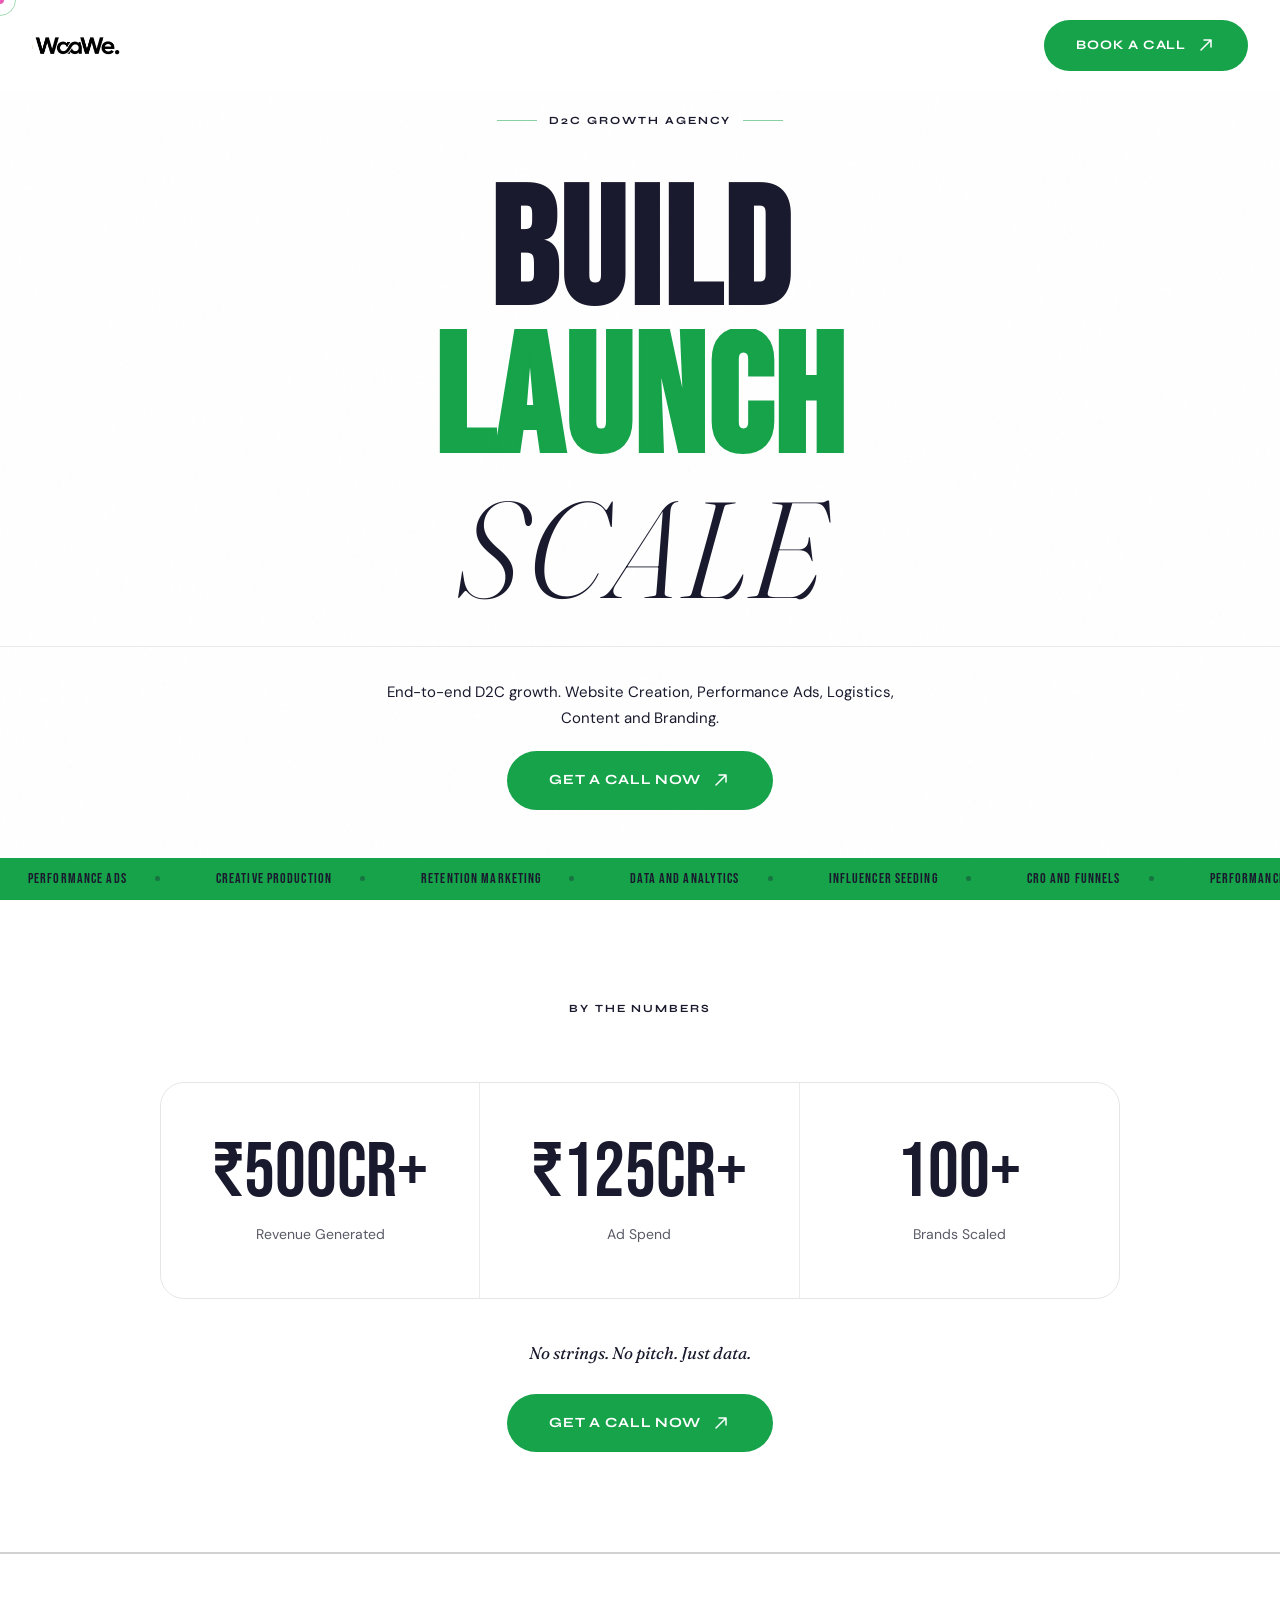
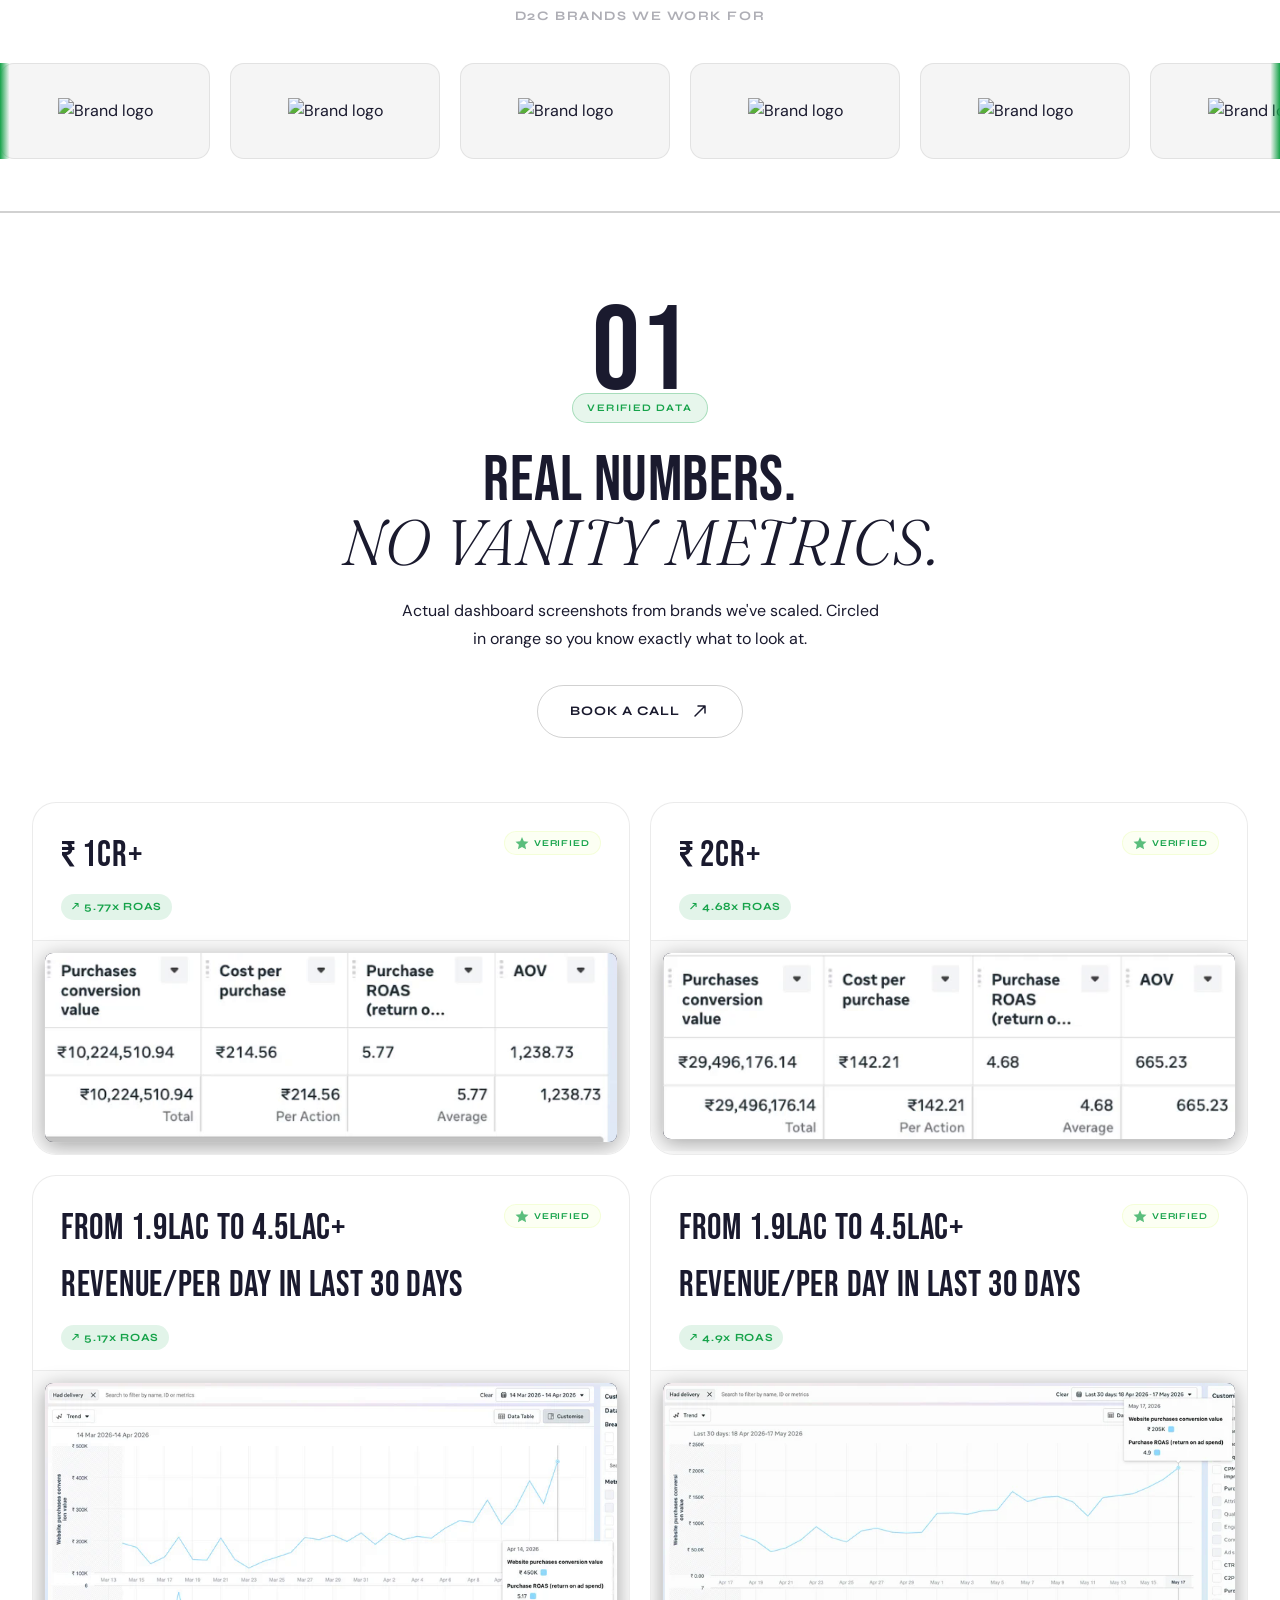
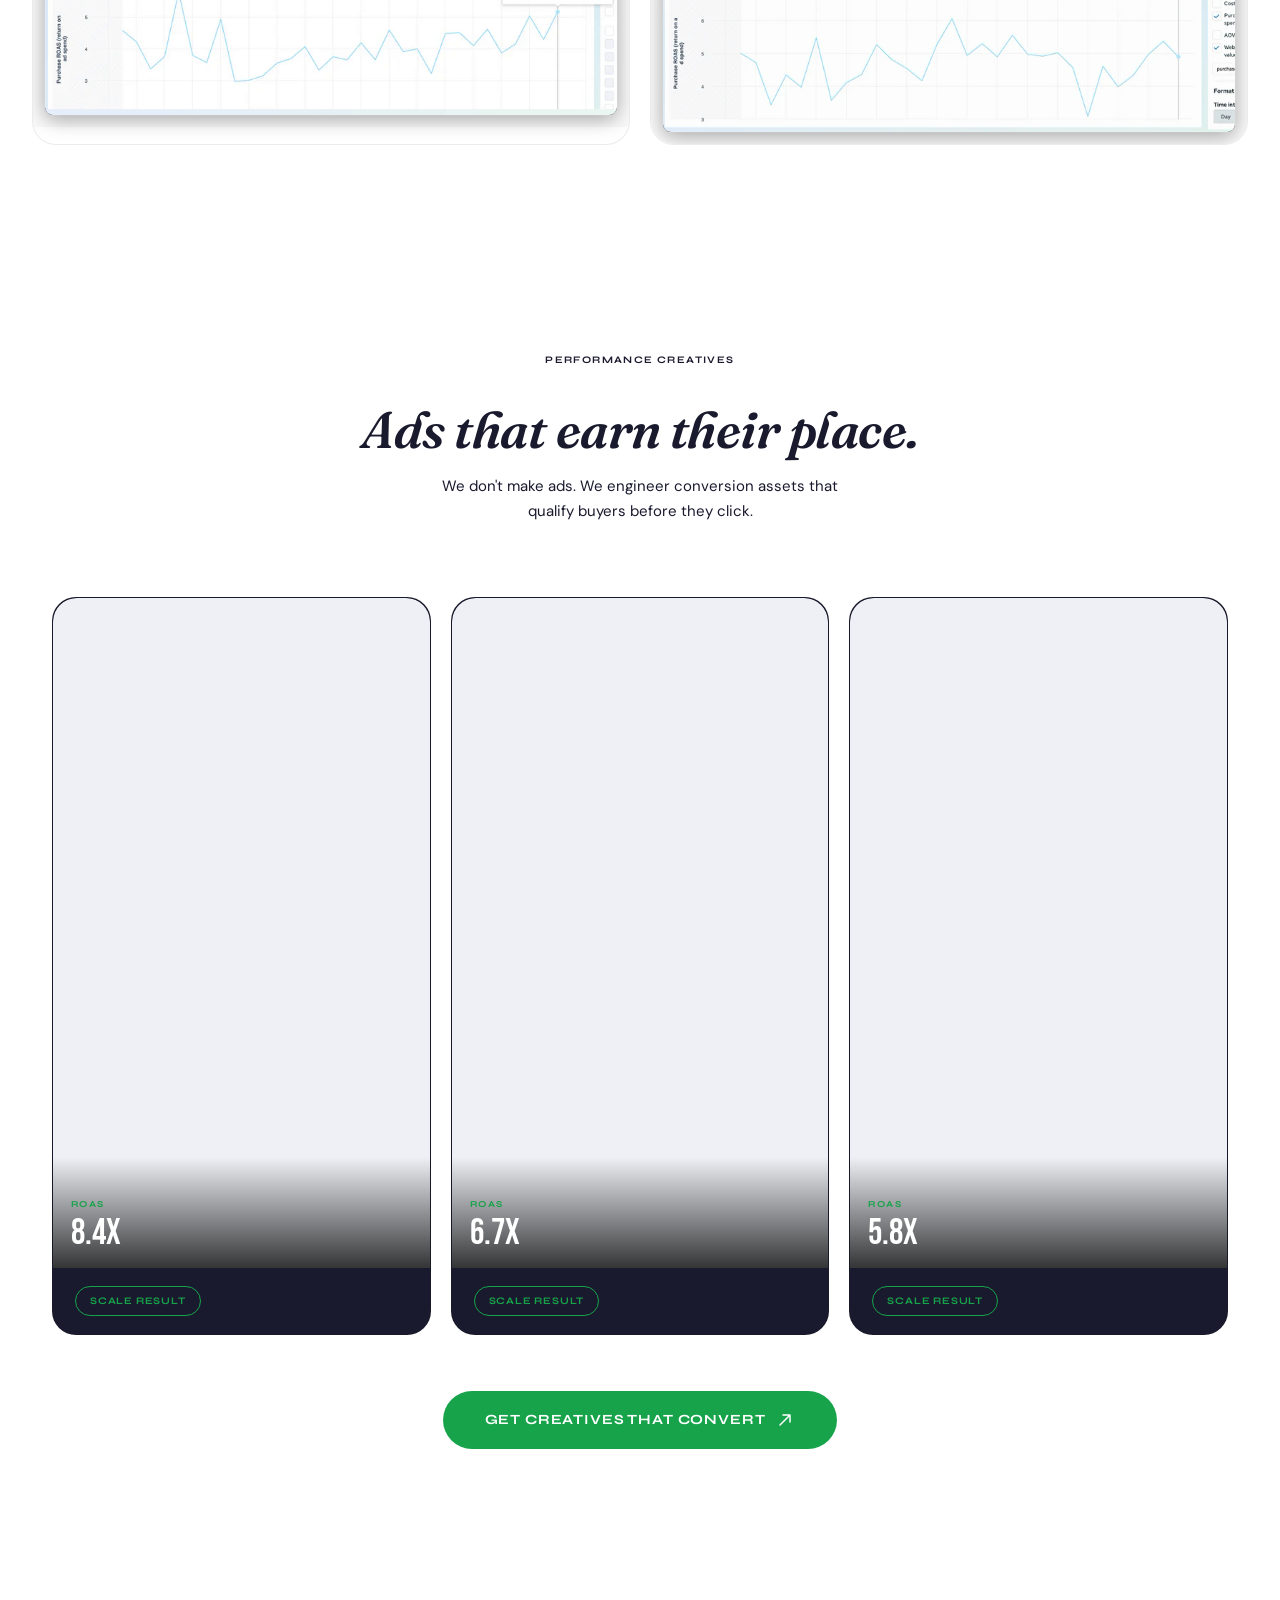
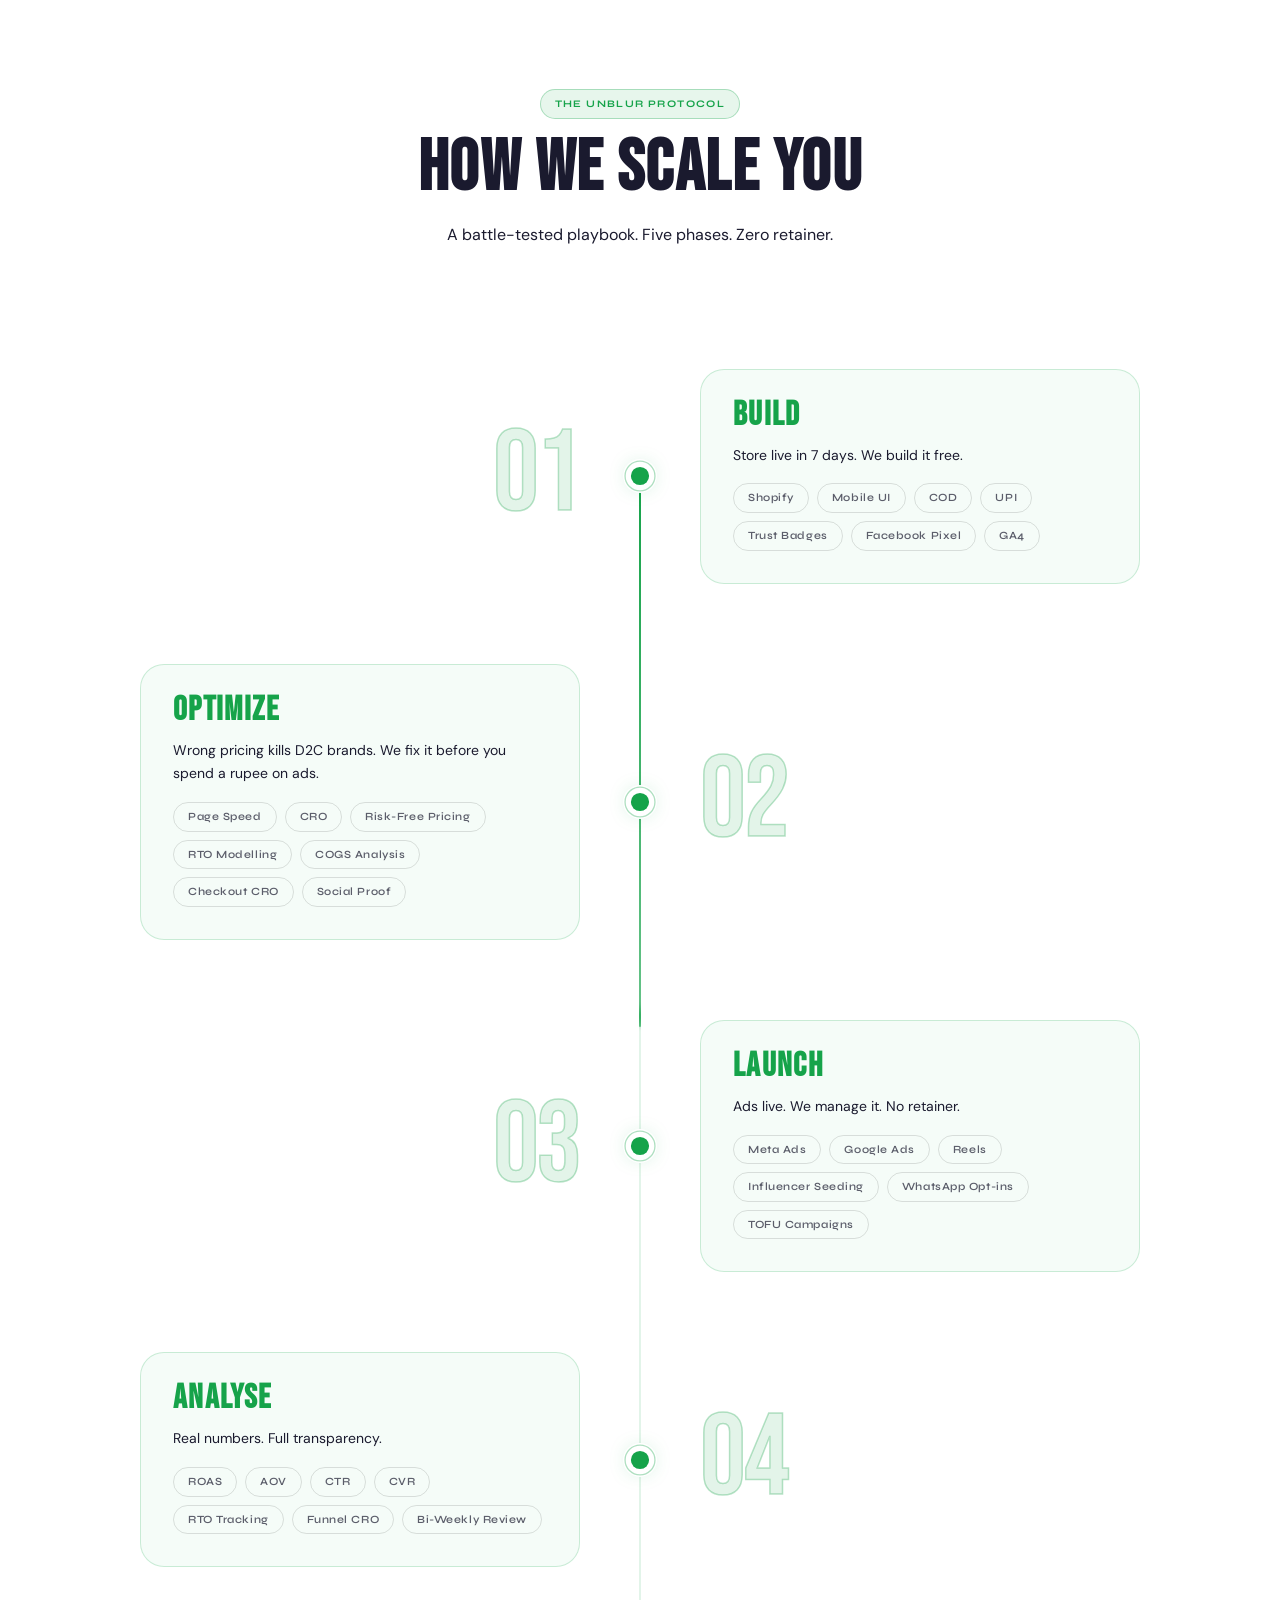
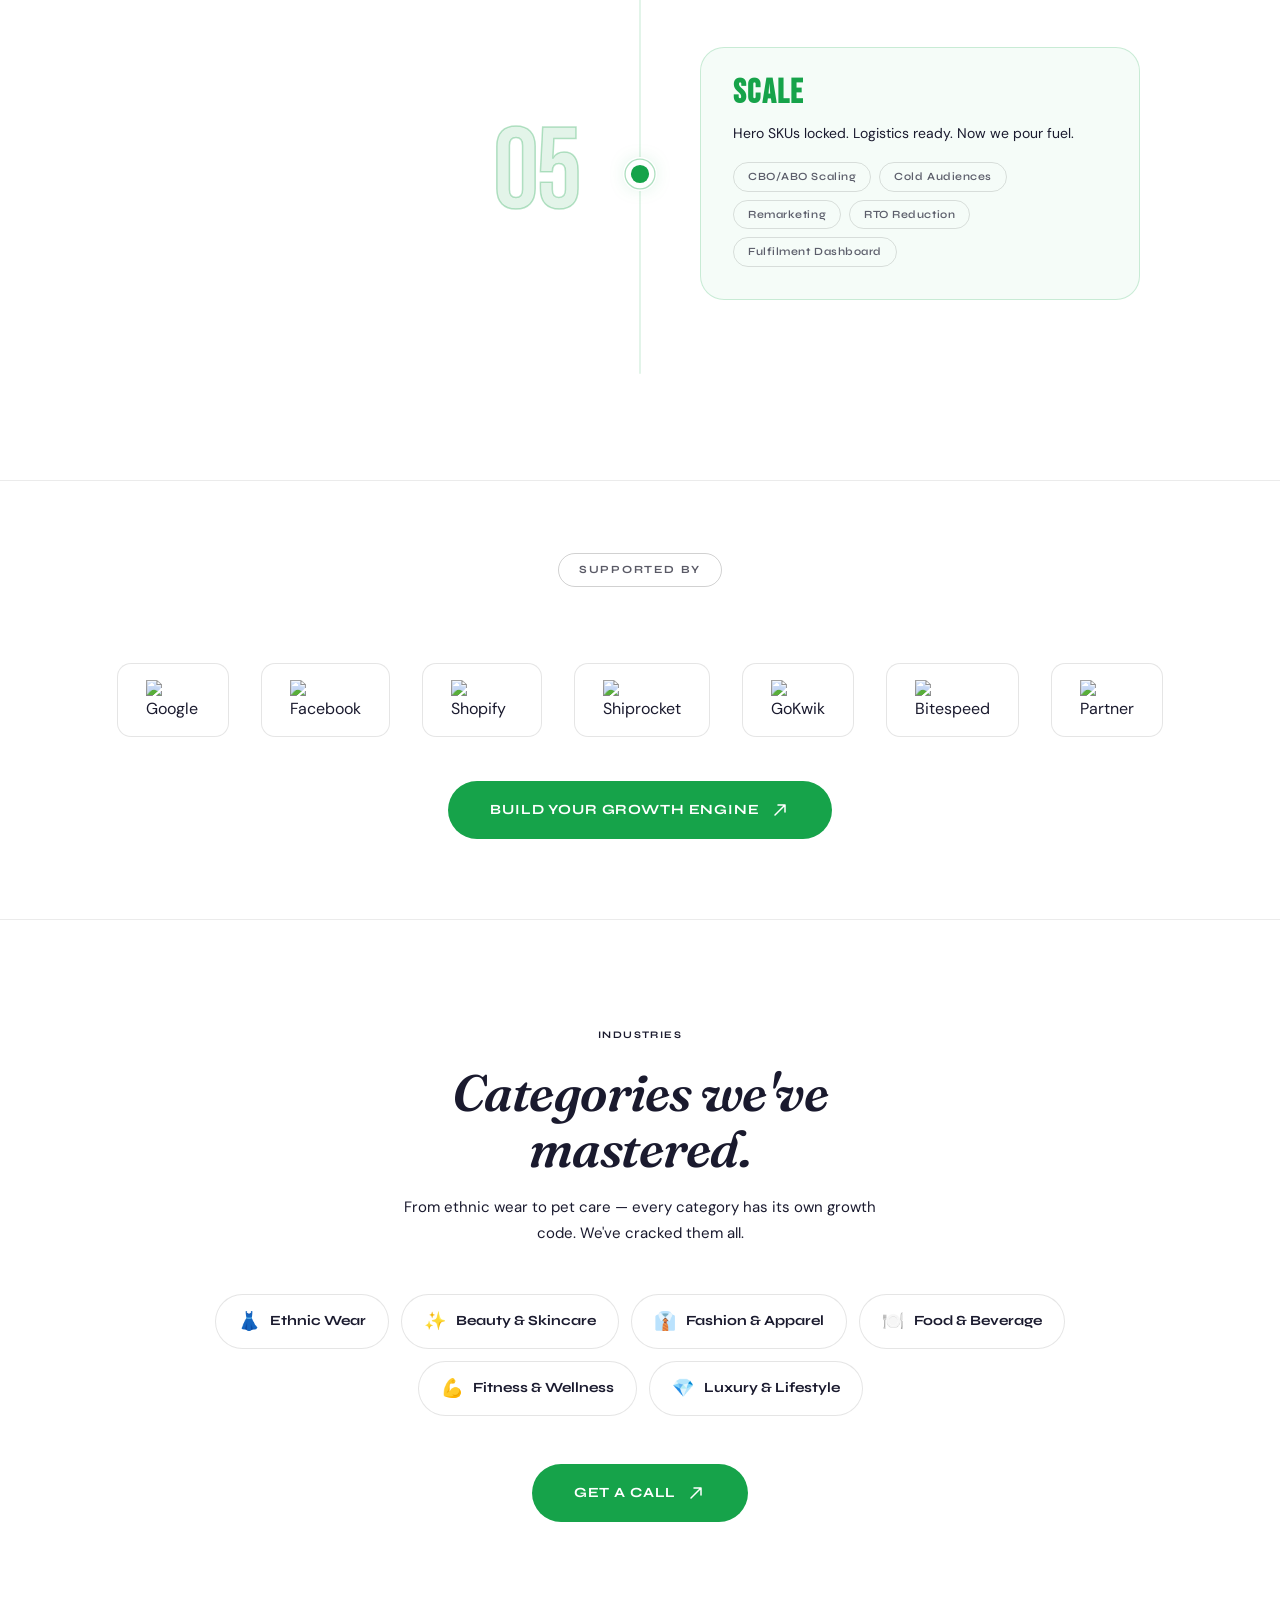
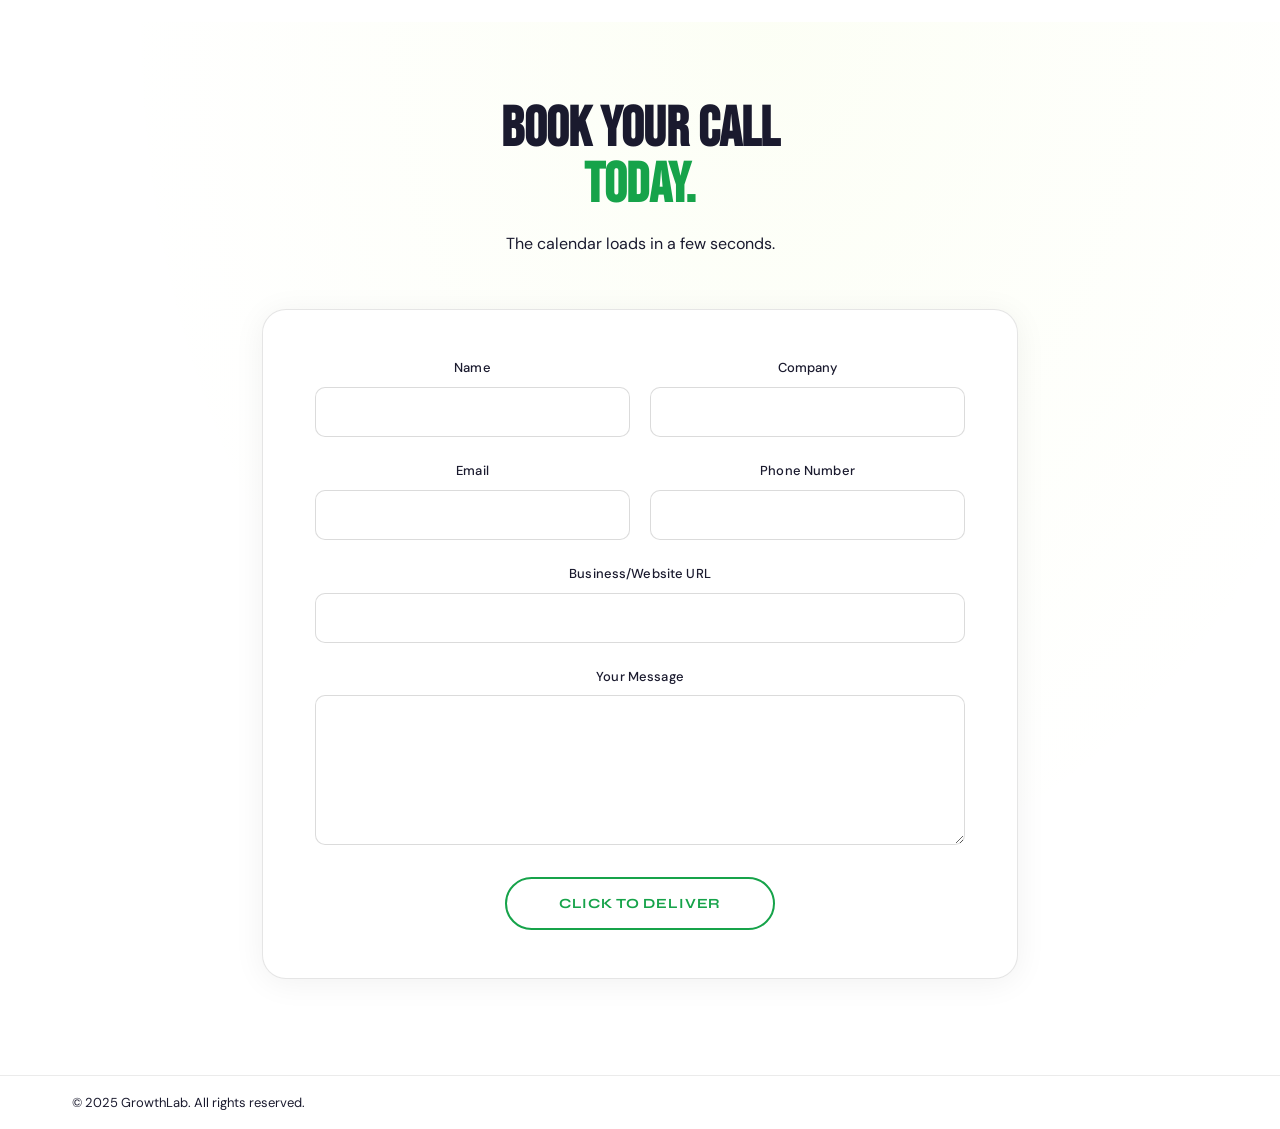
==== commit c773da97: "Add files via upload" ====
--- a/index.html
+++ b/index.html
@@ -1 +1 @@
-<!DOCTYPE html><html lang="en"><head><meta charset="utf-8"><meta name="viewport" content="width=device-width, initial-scale=1"><title>D2C Growth Agency | Build, Launch &amp; Scale Your Brand</title><meta name="description" content="End-to-end D2C growth: website creation, performance ads, logistics, content and branding. 100+ brands scaled, ₹500Cr+ revenue generated."><meta name="theme-color" content="#ffffff"><meta property="og:type" content="website"><meta property="og:title" content="D2C Growth Agency | Build, Launch &amp; Scale Your Brand"><meta property="og:description" content="End-to-end D2C growth: website creation, performance ads, logistics, content and branding. 100+ brands scaled, ₹500Cr+ revenue generated."><meta property="og:locale" content="en_IN"><meta name="twitter:card" content="summary"><!--seo--><link rel="icon" href="assets/img/logo.png"><link rel="preconnect" href="https://fonts.googleapis.com"><link rel="preconnect" href="https://fonts.gstatic.com" crossorigin><link rel="preconnect" href="https://cdn.shopify.com" crossorigin><link rel="stylesheet" href="https://fonts.googleapis.com/css2?family=Bebas+Neue&amp;family=Syne:wght@400;600;700;800&amp;family=DM+Sans:wght@300;400;500&amp;family=Fraunces:ital,wght@1,300;1,600&amp;display=swap" media="print" onload="this.media='all'"><noscript><link rel="stylesheet" href="https://fonts.googleapis.com/css2?family=Bebas+Neue&amp;family=Syne:wght@400;600;700;800&amp;family=DM+Sans:wght@300;400;500&amp;family=Fraunces:ital,wght@1,300;1,600&amp;display=swap"></noscript><link rel="stylesheet" href="assets/css/styles.css?v=5dbad39e"><noscript><style>.sr{opacity:1!important;transform:none!important}</style></noscript></head><body><a class="skip-link" href="#main-content">Skip to content</a><div class="cursor" id="cursor"></div><div class="cursor-follower" id="cursorFollower"></div><header class="site-header" id="site-header"><a href="./" class="nav-logo"> <img src="assets/img/logo.png" alt="GROWTHLAB" class="nav-logo-img" > </a><nav class="nav-links" id="navLinks"><a href="services/" class="nav-link" >Services</a> <a href="results/" class="nav-link" >Results</a> <a href="case-studies/" class="nav-link" >Case Studies</a> <a href="about/" class="nav-link" >About</a></nav><div class="nav-right"><a href="book-a-call/" class="btn btn-lime"> Book a Call <span class="arrow-icon"> <svg width="14" height="14" viewBox="0 0 14 14" fill="none"><path d="M2 12L12 2M12 2H5M12 2V9" stroke="currentColor" stroke-width="1.5" stroke-linecap="round" stroke-linejoin="round"/></svg> </span> </a> <button class="mobile-menu-toggle" id="mobileMenuToggle" aria-label="Toggle menu" aria-expanded="false"> <span class="hamburger-line"></span> <span class="hamburger-line"></span> <span class="hamburger-line"></span> </button></div></header><div class="mobile-menu" id="mobileMenu"><div class="mobile-menu-inner"><nav class="mobile-nav"><a href="services/" class="mobile-nav-link" > <span class="mobile-nav-num">01</span> Services </a> <a href="results/" class="mobile-nav-link" > <span class="mobile-nav-num">02</span> Results </a> <a href="case-studies/" class="mobile-nav-link" > <span class="mobile-nav-num">03</span> Case Studies </a> <a href="about/" class="mobile-nav-link" > <span class="mobile-nav-num">04</span> About </a></nav><div class="mobile-menu-cta"><a href="book-a-call/" class="btn btn-lime btn-lg" style="width:100%;justify-content:center;"> Book a Call <span class="arrow-icon"> <svg width="14" height="14" viewBox="0 0 14 14" fill="none"><path d="M2 12L12 2M12 2H5M12 2V9" stroke="currentColor" stroke-width="1.5" stroke-linecap="round" stroke-linejoin="round"/></svg> </span> </a></div></div></div><main id="main-content"><section class="hero"><div class="hero-grid"></div><div class="hero-badge-row"><div class="hero-eyebrow">D2C Growth Agency</div></div><div class="hero-headline-block"><h1 class="hero-headline"><span class="line"><span class="line-inner">BUILD</span></span> <span class="line"><span class="line-inner lime-stroke">LAUNCH</span></span> <span class="line"><span class="line-inner"><span class="italic-word">SCALE</span></span></span></h1></div><div class="hero-bottom"><p class="hero-sub">End-to-end D2C growth. Website Creation, Performance Ads, Logistics, Content and Branding.</p><div class="hero-cta-group"><a href="#booking" class="btn btn-lime btn-lg"> Get a Call Now <span class="arrow-icon"> <svg width="14" height="14" viewBox="0 0 14 14" fill="none"><path d="M2 12L12 2M12 2H5M12 2V9" stroke="currentColor" stroke-width="1.5" stroke-linecap="round" stroke-linejoin="round"/></svg> </span> </a></div></div><div class="hero-ticker"><div class="ticker-track"><span class="ticker-item">Performance Ads<span class="ticker-dot"></span></span> <span class="ticker-item">Creative Production<span class="ticker-dot"></span></span> <span class="ticker-item">Retention Marketing<span class="ticker-dot"></span></span> <span class="ticker-item">Data and Analytics<span class="ticker-dot"></span></span> <span class="ticker-item">Influencer Seeding<span class="ticker-dot"></span></span> <span class="ticker-item">CRO and Funnels<span class="ticker-dot"></span></span> <span class="ticker-item" aria-hidden="true">Performance Ads<span class="ticker-dot"></span></span> <span class="ticker-item" aria-hidden="true">Creative Production<span class="ticker-dot"></span></span> <span class="ticker-item" aria-hidden="true">Retention Marketing<span class="ticker-dot"></span></span> <span class="ticker-item" aria-hidden="true">Data and Analytics<span class="ticker-dot"></span></span> <span class="ticker-item" aria-hidden="true">Influencer Seeding<span class="ticker-dot"></span></span> <span class="ticker-item" aria-hidden="true">CRO and Funnels<span class="ticker-dot"></span></span></div></div></section><section class="numbers-section"><div class="numbers-inner"><div class="numbers-label sr">By the Numbers</div><div class="numbers-row"><div class="number-cell sr sr-delay-1" ><div class="number-val" data-target="₹500CR+">₹500CR+</div><div class="number-desc">Revenue Generated</div></div><div class="number-cell sr sr-delay-2" ><div class="number-val" data-target="₹125CR+">₹125CR+</div><div class="number-desc">Ad Spend</div></div><div class="number-cell sr sr-delay-3" ><div class="number-val" data-target="100+">100+</div><div class="number-desc">Brands Scaled</div></div></div><p class="numbers-subtext sr">No strings. No pitch. Just data.</p><div class="numbers-cta-center sr"><a href="#booking" class="btn btn-lime btn-lg"> Get a Call Now <span class="arrow-icon"> <svg width="14" height="14" viewBox="0 0 14 14" fill="none"><path d="M2 12L12 2M12 2H5M12 2V9" stroke="currentColor" stroke-width="1.5" stroke-linecap="round" stroke-linejoin="round"/></svg> </span> </a></div></div></section><section class="logos-section logos-section--green logos-section--single"><div class="logos-header-row"><span class="logos-title-text sr" style="color:rgba(0,0,0,0.6);">D2C brands we work for</span></div><div class="logos-track-wrap logos-track-wrap--green logos-track-wrap--fade"><div class="logos-track logos-track--ltr"><div class="logo-chip logo-chip--green"><img src="https://cdn.shopify.com/s/files/1/0968/5817/7903/files/agl2_1.png?v=1777982544" alt="Brand logo" loading="lazy"></div><div class="logo-chip logo-chip--green"><img src="https://cdn.shopify.com/s/files/1/0968/5817/7903/files/agl4_1.png?v=1777982544" alt="Brand logo" loading="lazy"></div><div class="logo-chip logo-chip--green"><img src="https://cdn.shopify.com/s/files/1/0968/5817/7903/files/agl3_1.png?v=1777982545" alt="Brand logo" loading="lazy"></div><div class="logo-chip logo-chip--green"><img src="https://cdn.shopify.com/s/files/1/0968/5817/7903/files/agl10_1.png?v=1777982544" alt="Brand logo" loading="lazy"></div><div class="logo-chip logo-chip--green"><img src="https://cdn.shopify.com/s/files/1/0968/5817/7903/files/agl9_1.png?v=1777982545" alt="Brand logo" loading="lazy"></div><div class="logo-chip logo-chip--green"><img src="https://cdn.shopify.com/s/files/1/0968/5817/7903/files/agl7_1.png?v=1777982545" alt="Brand logo" loading="lazy"></div><div class="logo-chip logo-chip--green"><img src="https://cdn.shopify.com/s/files/1/0968/5817/7903/files/agl8_1.png?v=1777982545" alt="Brand logo" loading="lazy"></div><div class="logo-chip logo-chip--green"><img src="https://cdn.shopify.com/s/files/1/0968/5817/7903/files/agl1_1.png?v=1777982560" alt="Brand logo" loading="lazy"></div><div class="logo-chip logo-chip--green"><img src="https://cdn.shopify.com/s/files/1/0968/5817/7903/files/agl6_1.png?v=1777982545" alt="Brand logo" loading="lazy"></div><div class="logo-chip logo-chip--green"><img src="https://cdn.shopify.com/s/files/1/0968/5817/7903/files/agl5_1.png?v=1777982545" alt="Brand logo" loading="lazy"></div><div class="logo-chip logo-chip--green"><img src="https://cdn.shopify.com/s/files/1/0968/5817/7903/files/agl11_1.png?v=1777982545" alt="Brand logo" loading="lazy"></div><div class="logo-chip logo-chip--green" aria-hidden="true"><img src="https://cdn.shopify.com/s/files/1/0968/5817/7903/files/agl2_1.png?v=1777982544" alt="" loading="lazy"></div><div class="logo-chip logo-chip--green" aria-hidden="true"><img src="https://cdn.shopify.com/s/files/1/0968/5817/7903/files/agl4_1.png?v=1777982544" alt="" loading="lazy"></div><div class="logo-chip logo-chip--green" aria-hidden="true"><img src="https://cdn.shopify.com/s/files/1/0968/5817/7903/files/agl3_1.png?v=1777982545" alt="" loading="lazy"></div><div class="logo-chip logo-chip--green" aria-hidden="true"><img src="https://cdn.shopify.com/s/files/1/0968/5817/7903/files/agl10_1.png?v=1777982544" alt="" loading="lazy"></div><div class="logo-chip logo-chip--green" aria-hidden="true"><img src="https://cdn.shopify.com/s/files/1/0968/5817/7903/files/agl9_1.png?v=1777982545" alt="" loading="lazy"></div><div class="logo-chip logo-chip--green" aria-hidden="true"><img src="https://cdn.shopify.com/s/files/1/0968/5817/7903/files/agl7_1.png?v=1777982545" alt="" loading="lazy"></div><div class="logo-chip logo-chip--green" aria-hidden="true"><img src="https://cdn.shopify.com/s/files/1/0968/5817/7903/files/agl8_1.png?v=1777982545" alt="" loading="lazy"></div><div class="logo-chip logo-chip--green" aria-hidden="true"><img src="https://cdn.shopify.com/s/files/1/0968/5817/7903/files/agl1_1.png?v=1777982560" alt="" loading="lazy"></div><div class="logo-chip logo-chip--green" aria-hidden="true"><img src="https://cdn.shopify.com/s/files/1/0968/5817/7903/files/agl6_1.png?v=1777982545" alt="" loading="lazy"></div><div class="logo-chip logo-chip--green" aria-hidden="true"><img src="https://cdn.shopify.com/s/files/1/0968/5817/7903/files/agl5_1.png?v=1777982545" alt="" loading="lazy"></div><div class="logo-chip logo-chip--green" aria-hidden="true"><img src="https://cdn.shopify.com/s/files/1/0968/5817/7903/files/agl11_1.png?v=1777982545" alt="" loading="lazy"></div><div class="logo-chip logo-chip--green" aria-hidden="true"><img src="https://cdn.shopify.com/s/files/1/0968/5817/7903/files/agl2_1.png?v=1777982544" alt="" loading="lazy"></div><div class="logo-chip logo-chip--green" aria-hidden="true"><img src="https://cdn.shopify.com/s/files/1/0968/5817/7903/files/agl4_1.png?v=1777982544" alt="" loading="lazy"></div><div class="logo-chip logo-chip--green" aria-hidden="true"><img src="https://cdn.shopify.com/s/files/1/0968/5817/7903/files/agl3_1.png?v=1777982545" alt="" loading="lazy"></div><div class="logo-chip logo-chip--green" aria-hidden="true"><img src="https://cdn.shopify.com/s/files/1/0968/5817/7903/files/agl10_1.png?v=1777982544" alt="" loading="lazy"></div><div class="logo-chip logo-chip--green" aria-hidden="true"><img src="https://cdn.shopify.com/s/files/1/0968/5817/7903/files/agl9_1.png?v=1777982545" alt="" loading="lazy"></div><div class="logo-chip logo-chip--green" aria-hidden="true"><img src="https://cdn.shopify.com/s/files/1/0968/5817/7903/files/agl7_1.png?v=1777982545" alt="" loading="lazy"></div><div class="logo-chip logo-chip--green" aria-hidden="true"><img src="https://cdn.shopify.com/s/files/1/0968/5817/7903/files/agl8_1.png?v=1777982545" alt="" loading="lazy"></div><div class="logo-chip logo-chip--green" aria-hidden="true"><img src="https://cdn.shopify.com/s/files/1/0968/5817/7903/files/agl1_1.png?v=1777982560" alt="" loading="lazy"></div><div class="logo-chip logo-chip--green" aria-hidden="true"><img src="https://cdn.shopify.com/s/files/1/0968/5817/7903/files/agl6_1.png?v=1777982545" alt="" loading="lazy"></div><div class="logo-chip logo-chip--green" aria-hidden="true"><img src="https://cdn.shopify.com/s/files/1/0968/5817/7903/files/agl5_1.png?v=1777982545" alt="" loading="lazy"></div><div class="logo-chip logo-chip--green" aria-hidden="true"><img src="https://cdn.shopify.com/s/files/1/0968/5817/7903/files/agl11_1.png?v=1777982545" alt="" loading="lazy"></div></div></div></section><section class="results-section"><div class="results-header"><div class="results-header-left sr"><div class="section-num" aria-hidden="true">01</div><div><span class="tag tag-lime" style="margin-bottom:16px;">Verified Data</span><div class="display-md" style="color:var(--white);margin-top:12px;">Real Numbers.</div><div class="display-md italic-accent" style="color:var(--lime);">No vanity metrics.</div></div></div><div class="results-header-right sr sr-delay-2"><p>Actual dashboard screenshots from brands we've scaled. Circled in orange so you know exactly what to look at.</p><a href="book-a-call/" class="btn btn-outline" style="margin-top:32px;"> See All Results <span class="arrow-icon"><svg width="14" height="14" viewBox="0 0 14 14" fill="none"><path d="M2 12L12 2M12 2H5M12 2V9" stroke="currentColor" stroke-width="1.5" stroke-linecap="round" stroke-linejoin="round"/></svg></span> </a></div></div><div class="results-cards"><div class="result-card sr sr-delay-1" ><div class="result-card-header"><div class="result-card-meta"><div class="result-revenue">₹ 1Cr+</div><div class="result-tags"><span class="rtag rtag-lime">↗ 5.77x ROAS</span> <span class="rtag rtag-white">AOV ₹1,238</span></div></div><div class="result-verified-badge"><svg width="14" height="14" viewBox="0 0 14 14" fill="none"><path d="M7 1L8.8 5.2L13.5 5.7L10.1 8.7L11.1 13.3L7 10.9L2.9 13.3L3.9 8.7L0.5 5.7L5.2 5.2L7 1Z" fill="var(--lime)" opacity="0.7"/></svg> <span>Verified</span></div></div><div class="result-card-body"><div class="result-screenshot-wrap"><img src="assets/img/results/result-1.png" alt="Dashboard screenshot — ₹ 1Cr+" loading="lazy" ></div></div></div><div class="result-card sr sr-delay-2" ><div class="result-card-header"><div class="result-card-meta"><div class="result-revenue">₹ 2Cr+</div><div class="result-tags"><span class="rtag rtag-lime">↗ 4.68x ROAS</span> <span class="rtag rtag-white">AOV ₹665</span></div></div><div class="result-verified-badge"><svg width="14" height="14" viewBox="0 0 14 14" fill="none"><path d="M7 1L8.8 5.2L13.5 5.7L10.1 8.7L11.1 13.3L7 10.9L2.9 13.3L3.9 8.7L0.5 5.7L5.2 5.2L7 1Z" fill="var(--lime)" opacity="0.7"/></svg> <span>Verified</span></div></div><div class="result-card-body"><div class="result-screenshot-wrap"><img src="assets/img/results/result-2.png" alt="Dashboard screenshot — ₹ 2Cr+" loading="lazy" ></div></div></div><div class="result-card sr sr-delay-3" ><div class="result-card-header"><div class="result-card-meta"><div class="result-revenue">From 1.9Lac to 4.5Lac+ Revenue/Per Day in last 30 Days</div><div class="result-tags"><span class="rtag rtag-lime">↗ 5.17x ROAS</span> <span class="rtag rtag-white">AOV 1484</span></div></div><div class="result-verified-badge"><svg width="14" height="14" viewBox="0 0 14 14" fill="none"><path d="M7 1L8.8 5.2L13.5 5.7L10.1 8.7L11.1 13.3L7 10.9L2.9 13.3L3.9 8.7L0.5 5.7L5.2 5.2L7 1Z" fill="var(--lime)" opacity="0.7"/></svg> <span>Verified</span></div></div><div class="result-card-body"><div class="result-screenshot-wrap"><img src="assets/img/results/result-3.png" alt="Dashboard screenshot — From 1.9Lac to 4.5Lac+ Revenue/Per Day in last 30 Days" loading="lazy" ></div></div></div><div class="result-card sr sr-delay-4" ><div class="result-card-header"><div class="result-card-meta"><div class="result-revenue">From 1.9Lac to 4.5Lac+ Revenue/Per Day in last 30 Days</div><div class="result-tags"><span class="rtag rtag-lime">↗ 4.9x ROAS</span> <span class="rtag rtag-white">AOV ₹665</span></div></div><div class="result-verified-badge"><svg width="14" height="14" viewBox="0 0 14 14" fill="none"><path d="M7 1L8.8 5.2L13.5 5.7L10.1 8.7L11.1 13.3L7 10.9L2.9 13.3L3.9 8.7L0.5 5.7L5.2 5.2L7 1Z" fill="var(--lime)" opacity="0.7"/></svg> <span>Verified</span></div></div><div class="result-card-body"><div class="result-screenshot-wrap"><img src="assets/img/results/result-4.png" alt="Dashboard screenshot — From 1.9Lac to 4.5Lac+ Revenue/Per Day in last 30 Days" loading="lazy" ></div></div></div></div></section><section class="creatives-section"><div class="creatives-header"><div class="creatives-header-center sr"><span class="tag tag-dark" style="margin-bottom:16px;">Performance Creatives</span><div class="heading-fraunces text-ink" style="max-width:600px;margin:12px auto 0;">Ads that earn their place.</div><p style="font-size:15px;color:var(--muted);max-width:440px;margin:16px auto 0;line-height:1.7;">We don't make ads. We engineer conversion assets that qualify buyers before they click.</p></div></div><div class="creatives-grid"><div class="creative-card sr sr-delay-1" ><div class="creative-thumb creative-thumb--video"><video class="creative-video" autoplay muted loop playsinline preload="metadata" > <source src="assets/video/ad-1.mp4" type="video/mp4"> </video> <button class="creative-sound-toggle" aria-label="Toggle sound"> <svg class="icon-muted" width="16" height="16" viewBox="0 0 24 24" fill="none" stroke="currentColor" stroke-width="2"><path d="M11 5L6 9H2v6h4l5 4V5z"/><line x1="23" y1="9" x2="17" y2="15"/><line x1="17" y1="9" x2="23" y2="15"/></svg> <svg class="icon-unmuted" width="16" height="16" viewBox="0 0 24 24" fill="none" stroke="currentColor" stroke-width="2"><path d="M11 5L6 9H2v6h4l5 4V5z"/><path d="M19.07 4.93a10 10 0 0 1 0 14.14M15.54 8.46a5 5 0 0 1 0 7.07"/></svg> </button><div class="creative-video-overlay"><div class="creative-metric-type">ROAS</div><div class="creative-metric-num">8.4X</div></div></div><div class="creative-foot"><span class="creative-impact-pill">Scale Result</span></div></div><div class="creative-card sr sr-delay-2" ><div class="creative-thumb creative-thumb--video"><video class="creative-video" autoplay muted loop playsinline preload="metadata" > <source src="assets/video/ad-2.mp4" type="video/mp4"> </video> <button class="creative-sound-toggle" aria-label="Toggle sound"> <svg class="icon-muted" width="16" height="16" viewBox="0 0 24 24" fill="none" stroke="currentColor" stroke-width="2"><path d="M11 5L6 9H2v6h4l5 4V5z"/><line x1="23" y1="9" x2="17" y2="15"/><line x1="17" y1="9" x2="23" y2="15"/></svg> <svg class="icon-unmuted" width="16" height="16" viewBox="0 0 24 24" fill="none" stroke="currentColor" stroke-width="2"><path d="M11 5L6 9H2v6h4l5 4V5z"/><path d="M19.07 4.93a10 10 0 0 1 0 14.14M15.54 8.46a5 5 0 0 1 0 7.07"/></svg> </button><div class="creative-video-overlay"><div class="creative-metric-type">ROAS</div><div class="creative-metric-num">6.7X</div></div></div><div class="creative-foot"><span class="creative-impact-pill">Scale Result</span></div></div><div class="creative-card sr sr-delay-3" ><div class="creative-thumb creative-thumb--video"><video class="creative-video" autoplay muted loop playsinline preload="metadata" > <source src="assets/video/ad-3.mp4" type="video/mp4"> </video> <button class="creative-sound-toggle" aria-label="Toggle sound"> <svg class="icon-muted" width="16" height="16" viewBox="0 0 24 24" fill="none" stroke="currentColor" stroke-width="2"><path d="M11 5L6 9H2v6h4l5 4V5z"/><line x1="23" y1="9" x2="17" y2="15"/><line x1="17" y1="9" x2="23" y2="15"/></svg> <svg class="icon-unmuted" width="16" height="16" viewBox="0 0 24 24" fill="none" stroke="currentColor" stroke-width="2"><path d="M11 5L6 9H2v6h4l5 4V5z"/><path d="M19.07 4.93a10 10 0 0 1 0 14.14M15.54 8.46a5 5 0 0 1 0 7.07"/></svg> </button><div class="creative-video-overlay"><div class="creative-metric-type">ROAS</div><div class="creative-metric-num">5.8X</div></div></div><div class="creative-foot"><span class="creative-impact-pill">Scale Result</span></div></div></div><div class="creatives-cta-center sr"><a href="book-a-call/" class="btn btn-lime btn-lg"> Get Creatives That Convert <span class="arrow-icon"><svg width="14" height="14" viewBox="0 0 14 14" fill="none"><path d="M2 12L12 2M12 2H5M12 2V9" stroke="currentColor" stroke-width="1.5" stroke-linecap="round" stroke-linejoin="round"/></svg></span> </a></div></section><section class="unblur-timeline-section"><div class="ubt-inner"><div class="ubt-header sr"><span class="tag tag-lime">The UNBLUR Protocol</span><h2 class="ubt-heading">How We Scale You</h2><p class="ubt-sub">A battle-tested playbook. Five phases. Zero retainer.</p></div><div class="ubt-timeline" id="ubt-timeline"><div class="ubt-line-track"><div class="ubt-line-fill" id="ubt-line-fill"><div class="ubt-line-glow"></div></div></div><div class="ubt-step ubt-step--left" data-step="1" ><div class="ubt-side ubt-side--a"><div class="ubt-step-num">01</div></div><div class="ubt-dot-col"><div class="ubt-dot-wrap"><div class="ubt-dot"><div class="ubt-dot-ring"></div></div></div></div><div class="ubt-side ubt-side--b"><div class="ubt-step-content"><h3 class="ubt-step-title">Build</h3><p class="ubt-step-desc">Store live in 7 days. We build it free.</p><div class="ubt-chips"><span class="ubt-chip">Shopify</span> <span class="ubt-chip">Mobile UI</span> <span class="ubt-chip">COD</span> <span class="ubt-chip">UPI</span> <span class="ubt-chip">Trust Badges</span> <span class="ubt-chip">Facebook Pixel</span> <span class="ubt-chip">GA4</span></div></div></div></div><div class="ubt-step ubt-step--right" data-step="2" ><div class="ubt-side ubt-side--a"><div class="ubt-step-content"><h3 class="ubt-step-title">Optimize</h3><p class="ubt-step-desc">Wrong pricing kills D2C brands. We fix it before you spend a rupee on ads.</p><div class="ubt-chips"><span class="ubt-chip">Page Speed</span> <span class="ubt-chip">CRO</span> <span class="ubt-chip">Risk-Free Pricing</span> <span class="ubt-chip">RTO Modelling</span> <span class="ubt-chip">COGS Analysis</span> <span class="ubt-chip">Checkout CRO</span> <span class="ubt-chip">Social Proof</span></div></div></div><div class="ubt-dot-col"><div class="ubt-dot-wrap"><div class="ubt-dot"><div class="ubt-dot-ring"></div></div></div></div><div class="ubt-side ubt-side--b"><div class="ubt-step-num">02</div></div></div><div class="ubt-step ubt-step--left" data-step="3" ><div class="ubt-side ubt-side--a"><div class="ubt-step-num">03</div></div><div class="ubt-dot-col"><div class="ubt-dot-wrap"><div class="ubt-dot"><div class="ubt-dot-ring"></div></div></div></div><div class="ubt-side ubt-side--b"><div class="ubt-step-content"><h3 class="ubt-step-title">Launch</h3><p class="ubt-step-desc">Ads live. We manage it. No retainer.</p><div class="ubt-chips"><span class="ubt-chip">Meta Ads</span> <span class="ubt-chip">Google Ads</span> <span class="ubt-chip">Reels</span> <span class="ubt-chip">Influencer Seeding</span> <span class="ubt-chip">WhatsApp Opt-ins</span> <span class="ubt-chip">TOFU Campaigns</span></div></div></div></div><div class="ubt-step ubt-step--right" data-step="4" ><div class="ubt-side ubt-side--a"><div class="ubt-step-content"><h3 class="ubt-step-title">Analyse</h3><p class="ubt-step-desc">Real numbers. Full transparency.</p><div class="ubt-chips"><span class="ubt-chip">ROAS</span> <span class="ubt-chip">AOV</span> <span class="ubt-chip">CTR</span> <span class="ubt-chip">CVR</span> <span class="ubt-chip">RTO Tracking</span> <span class="ubt-chip">Funnel CRO</span> <span class="ubt-chip">Bi-Weekly Review</span></div></div></div><div class="ubt-dot-col"><div class="ubt-dot-wrap"><div class="ubt-dot"><div class="ubt-dot-ring"></div></div></div></div><div class="ubt-side ubt-side--b"><div class="ubt-step-num">04</div></div></div><div class="ubt-step ubt-step--left" data-step="5" ><div class="ubt-side ubt-side--a"><div class="ubt-step-num">05</div></div><div class="ubt-dot-col"><div class="ubt-dot-wrap"><div class="ubt-dot"><div class="ubt-dot-ring"></div></div></div></div><div class="ubt-side ubt-side--b"><div class="ubt-step-content"><h3 class="ubt-step-title">Scale</h3><p class="ubt-step-desc">Hero SKUs locked. Logistics ready. Now we pour fuel.</p><div class="ubt-chips"><span class="ubt-chip">CBO/ABO Scaling</span> <span class="ubt-chip">Cold Audiences</span> <span class="ubt-chip">Remarketing</span> <span class="ubt-chip">RTO Reduction</span> <span class="ubt-chip">Fulfilment Dashboard</span></div></div></div></div></div></div></section><section class="partners-section"><div class="partners-inner"><div class="partners-eyebrow sr"><span class="partners-label">Supported By</span></div><div class="partners-logos sr sr-delay-2"><div class="partner-logo-wrap"><img src="https://cdn.shopify.com/s/files/1/0968/5817/7903/files/partner-1.png?v=1779012263" alt="Google Partner" loading="lazy" ></div><div class="partner-logo-wrap"><img src="https://cdn.shopify.com/s/files/1/0968/5817/7903/files/partner-3.png?v=1779012263" alt="Facebook Business Partner" loading="lazy" ></div><div class="partner-logo-wrap"><img src="https://cdn.shopify.com/s/files/1/0968/5817/7903/files/partner-2.png?v=1779012263" alt="Shopify Partners" loading="lazy" ></div><div class="partner-logo-wrap"><img src="https://cdn.shopify.com/s/files/1/0968/5817/7903/files/partner-4.png?v=1779012264" alt="Shiprocket" loading="lazy" ></div><div class="partner-logo-wrap"><img src="https://cdn.shopify.com/s/files/1/0968/5817/7903/files/partner-gokwik-new-DabRQpVL.png?v=1779012264" alt="GoKwik" loading="lazy" ></div><div class="partner-logo-wrap"><img src="https://cdn.shopify.com/s/files/1/0968/5817/7903/files/partner_5.webp?v=1779012272" alt="Bitespeed" loading="lazy" ></div><div class="partner-logo-wrap"><img src="https://cdn.shopify.com/s/files/1/0968/5817/7903/files/partner_6.png?v=1779012828" alt="Partner" loading="lazy" ></div></div><div class="partners-cta sr sr-delay-3"><a href="#booking" class="btn btn-lime btn-lg"> Build Your Growth Engine <span class="arrow-icon"><svg width="14" height="14" viewBox="0 0 14 14" fill="none"><path d="M2 12L12 2M12 2H5M12 2V9" stroke="currentColor" stroke-width="1.5" stroke-linecap="round" stroke-linejoin="round"/></svg></span> </a></div></div></section><section class="industries-section"><div class="industries-inner"><div class="industries-header sr"><span class="tag tag-dark">Industries</span><div class="heading-fraunces text-ink" style="margin-top:16px;">Categories we've mastered.</div><p class="industries-body">From ethnic wear to pet care — every category has its own growth code. We've cracked them all.</p></div><div class="industry-tags-cloud sr sr-delay-2"><span class="industry-tag" > <span class="tag-emoji">👗</span> Ethnic Wear </span> <span class="industry-tag" > <span class="tag-emoji">✨</span> Beauty &amp; Skincare </span> <span class="industry-tag" > <span class="tag-emoji">👔</span> Fashion &amp; Apparel </span> <span class="industry-tag" > <span class="tag-emoji">🍽️</span> Food &amp; Beverage </span> <span class="industry-tag" > <span class="tag-emoji">💪</span> Fitness &amp; Wellness </span> <span class="industry-tag" > <span class="tag-emoji">💎</span> Luxury &amp; Lifestyle </span></div><div class="industries-cta sr sr-delay-3"><a href="book-a-call/" class="btn btn-lime btn-lg"> Get a Call <span class="arrow-icon"><svg width="14" height="14" viewBox="0 0 14 14" fill="none"><path d="M2 12L12 2M12 2H5M12 2V9" stroke="currentColor" stroke-width="1.5" stroke-linecap="round" stroke-linejoin="round"/></svg></span> </a></div></div></section><section class="booking-section" id="booking"><div class="booking-bg"></div><div class="booking-inner"><div class="booking-header sr"><h2 class="booking-headline">Book Your Call<br> <span class="lime-word">Today.</span></h2><p class="booking-sub sr sr-delay-1">The calendar loads in a few seconds.</p></div><div class="git-form-wrap sr sr-delay-2"><form id="gitForm" class="git-form" method="post" data-form><input type="text" name="_gotcha" class="hp" tabindex="-1" autocomplete="off" aria-hidden="true"><div class="git-success" style="display:none"><div class="git-success-icon">&#10003;</div><h3>Message received!</h3><p>We'll review your details and get back to you within 24 hours.</p></div><div class="git-row"><div class="git-field"><label for="git-name">Name</label> <input type="text" id="git-name" name="name" autocomplete="name" required></div><div class="git-field"><label for="git-company">Company</label> <input type="text" id="git-company" name="company" autocomplete="organization"></div></div><div class="git-row"><div class="git-field"><label for="git-email">Email</label> <input type="email" id="git-email" name="email" autocomplete="email" required></div><div class="git-field"><label for="git-phone">Phone Number</label> <input type="tel" id="git-phone" name="phone" autocomplete="tel"></div></div><div class="git-field git-field-full"><label for="git-website">Business/Website URL</label> <input type="text" id="git-website" name="website" autocomplete="url"></div><div class="git-field git-field-full"><label for="git-message">Your Message</label> <textarea id="git-message" name="message" rows="6"></textarea></div><div class="git-submit-row"><button type="submit" class="btn git-btn" id="gitSubmitBtn"> Click to Deliver </button></div></form></div></div></section></main><footer class="site-footer-bar"><div class="footer-bar-inner"><p class="footer-bar-copy">© 2025 GrowthLab. All rights reserved.</p><nav class="footer-bar-links" aria-label="Legal links"></nav></div></footer><script src="assets/js/site-config.js?v=c818a804" defer></script> <script src="assets/js/main.js?v=520e67da" defer></script></body></html>
+<!DOCTYPE html><html lang="en"><head><meta charset="utf-8"><meta name="viewport" content="width=device-width, initial-scale=1"><title>D2C Growth Agency | Build, Launch &amp; Scale Your Brand</title><meta name="description" content="End-to-end D2C growth: website creation, performance ads, logistics, content and branding. 100+ brands scaled, ₹500Cr+ revenue generated."><meta name="theme-color" content="#ffffff"><meta property="og:type" content="website"><meta property="og:title" content="D2C Growth Agency | Build, Launch &amp; Scale Your Brand"><meta property="og:description" content="End-to-end D2C growth: website creation, performance ads, logistics, content and branding. 100+ brands scaled, ₹500Cr+ revenue generated."><meta property="og:locale" content="en_IN"><meta name="twitter:card" content="summary"><!--seo--><link rel="icon" href="assets/img/logo.png"><link rel="preconnect" href="https://fonts.googleapis.com"><link rel="preconnect" href="https://fonts.gstatic.com" crossorigin><link rel="preconnect" href="https://cdn.shopify.com" crossorigin><link rel="stylesheet" href="https://fonts.googleapis.com/css2?family=Bebas+Neue&amp;family=Syne:wght@400;600;700;800&amp;family=DM+Sans:wght@300;400;500&amp;family=Fraunces:ital,wght@1,300;1,600&amp;display=swap" media="print" onload="this.media='all'"><noscript><link rel="stylesheet" href="https://fonts.googleapis.com/css2?family=Bebas+Neue&amp;family=Syne:wght@400;600;700;800&amp;family=DM+Sans:wght@300;400;500&amp;family=Fraunces:ital,wght@1,300;1,600&amp;display=swap"></noscript><link rel="stylesheet" href="assets/css/styles.css?v=7d43fe71"><noscript><style>.sr{opacity:1!important;transform:none!important}</style></noscript></head><body><a class="skip-link" href="#main-content">Skip to content</a><div class="cursor" id="cursor"></div><div class="cursor-follower" id="cursorFollower"></div><header class="site-header" id="site-header"><a href="./" class="nav-logo"> <img src="assets/img/logo.png" alt="GROWTHLAB" class="nav-logo-img" > </a><nav class="nav-links" id="navLinks"></nav><div class="nav-right"><a href="#booking" class="btn btn-lime"> Book a Call <span class="arrow-icon"> <svg width="14" height="14" viewBox="0 0 14 14" fill="none"><path d="M2 12L12 2M12 2H5M12 2V9" stroke="currentColor" stroke-width="1.5" stroke-linecap="round" stroke-linejoin="round"/></svg> </span> </a> <button class="mobile-menu-toggle" id="mobileMenuToggle" aria-label="Toggle menu" aria-expanded="false"> <span class="hamburger-line"></span> <span class="hamburger-line"></span> <span class="hamburger-line"></span> </button></div></header><div class="mobile-menu" id="mobileMenu"><div class="mobile-menu-inner"><nav class="mobile-nav"></nav><div class="mobile-menu-cta"><a href="#booking" class="btn btn-lime btn-lg" style="width:100%;justify-content:center;"> Book a Call <span class="arrow-icon"> <svg width="14" height="14" viewBox="0 0 14 14" fill="none"><path d="M2 12L12 2M12 2H5M12 2V9" stroke="currentColor" stroke-width="1.5" stroke-linecap="round" stroke-linejoin="round"/></svg> </span> </a></div></div></div><main id="main-content"><section class="hero"><div class="hero-grid"></div><div class="hero-badge-row"><div class="hero-eyebrow">D2C Growth Agency</div></div><div class="hero-headline-block"><h1 class="hero-headline"><span class="line"><span class="line-inner">BUILD</span></span> <span class="line"><span class="line-inner lime-stroke">LAUNCH</span></span> <span class="line"><span class="line-inner"><span class="italic-word">SCALE</span></span></span></h1></div><div class="hero-bottom"><p class="hero-sub">End-to-end D2C growth. Website Creation, Performance Ads, Logistics, Content and Branding.</p><div class="hero-cta-group"><a href="#booking" class="btn btn-lime btn-lg"> Get a Call Now <span class="arrow-icon"> <svg width="14" height="14" viewBox="0 0 14 14" fill="none"><path d="M2 12L12 2M12 2H5M12 2V9" stroke="currentColor" stroke-width="1.5" stroke-linecap="round" stroke-linejoin="round"/></svg> </span> </a></div></div><div class="hero-ticker"><div class="ticker-track"><span class="ticker-item">Performance Ads<span class="ticker-dot"></span></span> <span class="ticker-item">Creative Production<span class="ticker-dot"></span></span> <span class="ticker-item">Retention Marketing<span class="ticker-dot"></span></span> <span class="ticker-item">Data and Analytics<span class="ticker-dot"></span></span> <span class="ticker-item">Influencer Seeding<span class="ticker-dot"></span></span> <span class="ticker-item">CRO and Funnels<span class="ticker-dot"></span></span> <span class="ticker-item" aria-hidden="true">Performance Ads<span class="ticker-dot"></span></span> <span class="ticker-item" aria-hidden="true">Creative Production<span class="ticker-dot"></span></span> <span class="ticker-item" aria-hidden="true">Retention Marketing<span class="ticker-dot"></span></span> <span class="ticker-item" aria-hidden="true">Data and Analytics<span class="ticker-dot"></span></span> <span class="ticker-item" aria-hidden="true">Influencer Seeding<span class="ticker-dot"></span></span> <span class="ticker-item" aria-hidden="true">CRO and Funnels<span class="ticker-dot"></span></span></div></div></section><section class="numbers-section"><div class="numbers-inner"><div class="numbers-label sr">By the Numbers</div><div class="numbers-row"><div class="number-cell sr sr-delay-1" ><div class="number-val" data-target="₹500CR+">₹500CR+</div><div class="number-desc">Revenue Generated</div></div><div class="number-cell sr sr-delay-2" ><div class="number-val" data-target="₹125CR+">₹125CR+</div><div class="number-desc">Ad Spend</div></div><div class="number-cell sr sr-delay-3" ><div class="number-val" data-target="100+">100+</div><div class="number-desc">Brands Scaled</div></div></div><p class="numbers-subtext sr">No strings. No pitch. Just data.</p><div class="numbers-cta-center sr"><a href="#booking" class="btn btn-lime btn-lg"> Get a Call Now <span class="arrow-icon"> <svg width="14" height="14" viewBox="0 0 14 14" fill="none"><path d="M2 12L12 2M12 2H5M12 2V9" stroke="currentColor" stroke-width="1.5" stroke-linecap="round" stroke-linejoin="round"/></svg> </span> </a></div></div></section><section class="logos-section logos-section--green logos-section--single"><div class="logos-header-row"><span class="logos-title-text sr" style="color:rgba(0,0,0,0.6);">D2C brands we work for</span></div><div class="logos-track-wrap logos-track-wrap--green logos-track-wrap--fade"><div class="logos-track logos-track--ltr"><div class="logo-chip logo-chip--green"><img src="https://cdn.shopify.com/s/files/1/0968/5817/7903/files/agl2_1.png?v=1777982544" alt="Brand logo" loading="lazy"></div><div class="logo-chip logo-chip--green"><img src="https://cdn.shopify.com/s/files/1/0968/5817/7903/files/agl4_1.png?v=1777982544" alt="Brand logo" loading="lazy"></div><div class="logo-chip logo-chip--green"><img src="https://cdn.shopify.com/s/files/1/0968/5817/7903/files/agl3_1.png?v=1777982545" alt="Brand logo" loading="lazy"></div><div class="logo-chip logo-chip--green"><img src="https://cdn.shopify.com/s/files/1/0968/5817/7903/files/agl10_1.png?v=1777982544" alt="Brand logo" loading="lazy"></div><div class="logo-chip logo-chip--green"><img src="https://cdn.shopify.com/s/files/1/0968/5817/7903/files/agl9_1.png?v=1777982545" alt="Brand logo" loading="lazy"></div><div class="logo-chip logo-chip--green"><img src="https://cdn.shopify.com/s/files/1/0968/5817/7903/files/agl7_1.png?v=1777982545" alt="Brand logo" loading="lazy"></div><div class="logo-chip logo-chip--green"><img src="https://cdn.shopify.com/s/files/1/0968/5817/7903/files/agl8_1.png?v=1777982545" alt="Brand logo" loading="lazy"></div><div class="logo-chip logo-chip--green"><img src="https://cdn.shopify.com/s/files/1/0968/5817/7903/files/agl1_1.png?v=1777982560" alt="Brand logo" loading="lazy"></div><div class="logo-chip logo-chip--green"><img src="https://cdn.shopify.com/s/files/1/0968/5817/7903/files/agl6_1.png?v=1777982545" alt="Brand logo" loading="lazy"></div><div class="logo-chip logo-chip--green"><img src="https://cdn.shopify.com/s/files/1/0968/5817/7903/files/agl5_1.png?v=1777982545" alt="Brand logo" loading="lazy"></div><div class="logo-chip logo-chip--green"><img src="https://cdn.shopify.com/s/files/1/0968/5817/7903/files/agl11_1.png?v=1777982545" alt="Brand logo" loading="lazy"></div><div class="logo-chip logo-chip--green" aria-hidden="true"><img src="https://cdn.shopify.com/s/files/1/0968/5817/7903/files/agl2_1.png?v=1777982544" alt="" loading="lazy"></div><div class="logo-chip logo-chip--green" aria-hidden="true"><img src="https://cdn.shopify.com/s/files/1/0968/5817/7903/files/agl4_1.png?v=1777982544" alt="" loading="lazy"></div><div class="logo-chip logo-chip--green" aria-hidden="true"><img src="https://cdn.shopify.com/s/files/1/0968/5817/7903/files/agl3_1.png?v=1777982545" alt="" loading="lazy"></div><div class="logo-chip logo-chip--green" aria-hidden="true"><img src="https://cdn.shopify.com/s/files/1/0968/5817/7903/files/agl10_1.png?v=1777982544" alt="" loading="lazy"></div><div class="logo-chip logo-chip--green" aria-hidden="true"><img src="https://cdn.shopify.com/s/files/1/0968/5817/7903/files/agl9_1.png?v=1777982545" alt="" loading="lazy"></div><div class="logo-chip logo-chip--green" aria-hidden="true"><img src="https://cdn.shopify.com/s/files/1/0968/5817/7903/files/agl7_1.png?v=1777982545" alt="" loading="lazy"></div><div class="logo-chip logo-chip--green" aria-hidden="true"><img src="https://cdn.shopify.com/s/files/1/0968/5817/7903/files/agl8_1.png?v=1777982545" alt="" loading="lazy"></div><div class="logo-chip logo-chip--green" aria-hidden="true"><img src="https://cdn.shopify.com/s/files/1/0968/5817/7903/files/agl1_1.png?v=1777982560" alt="" loading="lazy"></div><div class="logo-chip logo-chip--green" aria-hidden="true"><img src="https://cdn.shopify.com/s/files/1/0968/5817/7903/files/agl6_1.png?v=1777982545" alt="" loading="lazy"></div><div class="logo-chip logo-chip--green" aria-hidden="true"><img src="https://cdn.shopify.com/s/files/1/0968/5817/7903/files/agl5_1.png?v=1777982545" alt="" loading="lazy"></div><div class="logo-chip logo-chip--green" aria-hidden="true"><img src="https://cdn.shopify.com/s/files/1/0968/5817/7903/files/agl11_1.png?v=1777982545" alt="" loading="lazy"></div><div class="logo-chip logo-chip--green" aria-hidden="true"><img src="https://cdn.shopify.com/s/files/1/0968/5817/7903/files/agl2_1.png?v=1777982544" alt="" loading="lazy"></div><div class="logo-chip logo-chip--green" aria-hidden="true"><img src="https://cdn.shopify.com/s/files/1/0968/5817/7903/files/agl4_1.png?v=1777982544" alt="" loading="lazy"></div><div class="logo-chip logo-chip--green" aria-hidden="true"><img src="https://cdn.shopify.com/s/files/1/0968/5817/7903/files/agl3_1.png?v=1777982545" alt="" loading="lazy"></div><div class="logo-chip logo-chip--green" aria-hidden="true"><img src="https://cdn.shopify.com/s/files/1/0968/5817/7903/files/agl10_1.png?v=1777982544" alt="" loading="lazy"></div><div class="logo-chip logo-chip--green" aria-hidden="true"><img src="https://cdn.shopify.com/s/files/1/0968/5817/7903/files/agl9_1.png?v=1777982545" alt="" loading="lazy"></div><div class="logo-chip logo-chip--green" aria-hidden="true"><img src="https://cdn.shopify.com/s/files/1/0968/5817/7903/files/agl7_1.png?v=1777982545" alt="" loading="lazy"></div><div class="logo-chip logo-chip--green" aria-hidden="true"><img src="https://cdn.shopify.com/s/files/1/0968/5817/7903/files/agl8_1.png?v=1777982545" alt="" loading="lazy"></div><div class="logo-chip logo-chip--green" aria-hidden="true"><img src="https://cdn.shopify.com/s/files/1/0968/5817/7903/files/agl1_1.png?v=1777982560" alt="" loading="lazy"></div><div class="logo-chip logo-chip--green" aria-hidden="true"><img src="https://cdn.shopify.com/s/files/1/0968/5817/7903/files/agl6_1.png?v=1777982545" alt="" loading="lazy"></div><div class="logo-chip logo-chip--green" aria-hidden="true"><img src="https://cdn.shopify.com/s/files/1/0968/5817/7903/files/agl5_1.png?v=1777982545" alt="" loading="lazy"></div><div class="logo-chip logo-chip--green" aria-hidden="true"><img src="https://cdn.shopify.com/s/files/1/0968/5817/7903/files/agl11_1.png?v=1777982545" alt="" loading="lazy"></div></div></div></section><section class="results-section"><div class="results-header"><div class="results-header-left sr"><div class="section-num" aria-hidden="true">01</div><div><span class="tag tag-lime" style="margin-bottom:16px;">Verified Data</span><div class="display-md" style="color:var(--white);margin-top:12px;">Real Numbers.</div><div class="display-md italic-accent" style="color:var(--lime);">No vanity metrics.</div></div></div><div class="results-header-right sr sr-delay-2"><p>Actual dashboard screenshots from brands we've scaled. Circled in orange so you know exactly what to look at.</p><a href="#booking" class="btn btn-outline" style="margin-top:32px;"> Book a Call <span class="arrow-icon"><svg width="14" height="14" viewBox="0 0 14 14" fill="none"><path d="M2 12L12 2M12 2H5M12 2V9" stroke="currentColor" stroke-width="1.5" stroke-linecap="round" stroke-linejoin="round"/></svg></span> </a></div></div><div class="results-cards"><div class="result-card sr sr-delay-1" ><div class="result-card-header"><div class="result-card-meta"><div class="result-revenue">₹ 1Cr+</div><div class="result-tags"><span class="rtag rtag-lime">↗ 5.77x ROAS</span> <span class="rtag rtag-white">AOV ₹1,238</span></div></div><div class="result-verified-badge"><svg width="14" height="14" viewBox="0 0 14 14" fill="none"><path d="M7 1L8.8 5.2L13.5 5.7L10.1 8.7L11.1 13.3L7 10.9L2.9 13.3L3.9 8.7L0.5 5.7L5.2 5.2L7 1Z" fill="var(--lime)" opacity="0.7"/></svg> <span>Verified</span></div></div><div class="result-card-body"><div class="result-screenshot-wrap"><img src="assets/img/results/result-1.png" alt="Dashboard screenshot — ₹ 1Cr+" loading="lazy" ></div></div></div><div class="result-card sr sr-delay-2" ><div class="result-card-header"><div class="result-card-meta"><div class="result-revenue">₹ 2Cr+</div><div class="result-tags"><span class="rtag rtag-lime">↗ 4.68x ROAS</span> <span class="rtag rtag-white">AOV ₹665</span></div></div><div class="result-verified-badge"><svg width="14" height="14" viewBox="0 0 14 14" fill="none"><path d="M7 1L8.8 5.2L13.5 5.7L10.1 8.7L11.1 13.3L7 10.9L2.9 13.3L3.9 8.7L0.5 5.7L5.2 5.2L7 1Z" fill="var(--lime)" opacity="0.7"/></svg> <span>Verified</span></div></div><div class="result-card-body"><div class="result-screenshot-wrap"><img src="assets/img/results/result-2.png" alt="Dashboard screenshot — ₹ 2Cr+" loading="lazy" ></div></div></div><div class="result-card sr sr-delay-3" ><div class="result-card-header"><div class="result-card-meta"><div class="result-revenue is-long">From 1.9Lac to 4.5Lac+ Revenue/Per Day in last 30 Days</div><div class="result-tags"><span class="rtag rtag-lime">↗ 5.17x ROAS</span> <span class="rtag rtag-white">AOV 1484</span></div></div><div class="result-verified-badge"><svg width="14" height="14" viewBox="0 0 14 14" fill="none"><path d="M7 1L8.8 5.2L13.5 5.7L10.1 8.7L11.1 13.3L7 10.9L2.9 13.3L3.9 8.7L0.5 5.7L5.2 5.2L7 1Z" fill="var(--lime)" opacity="0.7"/></svg> <span>Verified</span></div></div><div class="result-card-body"><div class="result-screenshot-wrap"><img src="assets/img/results/result-3.png" alt="Dashboard screenshot — From 1.9Lac to 4.5Lac+ Revenue/Per Day in last 30 Days" loading="lazy" ></div></div></div><div class="result-card sr sr-delay-4" ><div class="result-card-header"><div class="result-card-meta"><div class="result-revenue is-long">From 1.9Lac to 4.5Lac+ Revenue/Per Day in last 30 Days</div><div class="result-tags"><span class="rtag rtag-lime">↗ 4.9x ROAS</span> <span class="rtag rtag-white">AOV ₹665</span></div></div><div class="result-verified-badge"><svg width="14" height="14" viewBox="0 0 14 14" fill="none"><path d="M7 1L8.8 5.2L13.5 5.7L10.1 8.7L11.1 13.3L7 10.9L2.9 13.3L3.9 8.7L0.5 5.7L5.2 5.2L7 1Z" fill="var(--lime)" opacity="0.7"/></svg> <span>Verified</span></div></div><div class="result-card-body"><div class="result-screenshot-wrap"><img src="assets/img/results/result-4.png" alt="Dashboard screenshot — From 1.9Lac to 4.5Lac+ Revenue/Per Day in last 30 Days" loading="lazy" ></div></div></div></div></section><section class="creatives-section"><div class="creatives-header"><div class="creatives-header-center sr"><span class="tag tag-dark" style="margin-bottom:16px;">Performance Creatives</span><div class="heading-fraunces text-ink" style="max-width:600px;margin:12px auto 0;">Ads that earn their place.</div><p style="font-size:15px;color:var(--muted);max-width:440px;margin:16px auto 0;line-height:1.7;">We don't make ads. We engineer conversion assets that qualify buyers before they click.</p></div></div><div class="creatives-grid"><div class="creative-card sr sr-delay-1" ><div class="creative-thumb creative-thumb--video"><iframe src="https://streamable.com/e/r3c0tc" frameborder="0" allow="autoplay; fullscreen" allowfullscreen style="width:100%;height:100%;position:absolute;top:0;left:0;"></iframe><div class="creative-video-overlay"><div class="creative-metric-type">ROAS</div><div class="creative-metric-num">8.4X</div></div></div><div class="creative-foot"><span class="creative-impact-pill">Scale Result</span></div></div><div class="creative-card sr sr-delay-2" ><div class="creative-thumb creative-thumb--video"><iframe src="https://streamable.com/e/g0cjdl" frameborder="0" allow="autoplay; fullscreen" allowfullscreen style="width:100%;height:100%;position:absolute;top:0;left:0;"></iframe><div class="creative-video-overlay"><div class="creative-metric-type">ROAS</div><div class="creative-metric-num">6.7X</div></div></div><div class="creative-foot"><span class="creative-impact-pill">Scale Result</span></div></div><div class="creative-card sr sr-delay-3" ><div class="creative-thumb creative-thumb--video"><iframe src="https://streamable.com/e/utmioi" frameborder="0" allow="autoplay; fullscreen" allowfullscreen style="width:100%;height:100%;position:absolute;top:0;left:0;"></iframe><div class="creative-video-overlay"><div class="creative-metric-type">ROAS</div><div class="creative-metric-num">5.8X</div></div></div><div class="creative-foot"><span class="creative-impact-pill">Scale Result</span></div></div></div><div class="creatives-cta-center sr"><a href="#booking" class="btn btn-lime btn-lg"> Get Creatives That Convert <span class="arrow-icon"><svg width="14" height="14" viewBox="0 0 14 14" fill="none"><path d="M2 12L12 2M12 2H5M12 2V9" stroke="currentColor" stroke-width="1.5" stroke-linecap="round" stroke-linejoin="round"/></svg></span> </a></div></section><section class="unblur-timeline-section"><div class="ubt-inner"><div class="ubt-header sr"><span class="tag tag-lime">The UNBLUR Protocol</span><h2 class="ubt-heading">How We Scale You</h2><p class="ubt-sub">A battle-tested playbook. Five phases. Zero retainer.</p></div><div class="ubt-timeline" id="ubt-timeline"><div class="ubt-line-track"><div class="ubt-line-fill" id="ubt-line-fill"><div class="ubt-line-glow"></div></div></div><div class="ubt-step ubt-step--left" data-step="1" ><div class="ubt-side ubt-side--a"><div class="ubt-step-num">01</div></div><div class="ubt-dot-col"><div class="ubt-dot-wrap"><div class="ubt-dot"><div class="ubt-dot-ring"></div></div></div></div><div class="ubt-side ubt-side--b"><div class="ubt-step-content"><h3 class="ubt-step-title">Build</h3><p class="ubt-step-desc">Store live in 7 days. We build it free.</p><div class="ubt-chips"><span class="ubt-chip">Shopify</span> <span class="ubt-chip">Mobile UI</span> <span class="ubt-chip">COD</span> <span class="ubt-chip">UPI</span> <span class="ubt-chip">Trust Badges</span> <span class="ubt-chip">Facebook Pixel</span> <span class="ubt-chip">GA4</span></div></div></div></div><div class="ubt-step ubt-step--right" data-step="2" ><div class="ubt-side ubt-side--a"><div class="ubt-step-content"><h3 class="ubt-step-title">Optimize</h3><p class="ubt-step-desc">Wrong pricing kills D2C brands. We fix it before you spend a rupee on ads.</p><div class="ubt-chips"><span class="ubt-chip">Page Speed</span> <span class="ubt-chip">CRO</span> <span class="ubt-chip">Risk-Free Pricing</span> <span class="ubt-chip">RTO Modelling</span> <span class="ubt-chip">COGS Analysis</span> <span class="ubt-chip">Checkout CRO</span> <span class="ubt-chip">Social Proof</span></div></div></div><div class="ubt-dot-col"><div class="ubt-dot-wrap"><div class="ubt-dot"><div class="ubt-dot-ring"></div></div></div></div><div class="ubt-side ubt-side--b"><div class="ubt-step-num">02</div></div></div><div class="ubt-step ubt-step--left" data-step="3" ><div class="ubt-side ubt-side--a"><div class="ubt-step-num">03</div></div><div class="ubt-dot-col"><div class="ubt-dot-wrap"><div class="ubt-dot"><div class="ubt-dot-ring"></div></div></div></div><div class="ubt-side ubt-side--b"><div class="ubt-step-content"><h3 class="ubt-step-title">Launch</h3><p class="ubt-step-desc">Ads live. We manage it. No retainer.</p><div class="ubt-chips"><span class="ubt-chip">Meta Ads</span> <span class="ubt-chip">Google Ads</span> <span class="ubt-chip">Reels</span> <span class="ubt-chip">Influencer Seeding</span> <span class="ubt-chip">WhatsApp Opt-ins</span> <span class="ubt-chip">TOFU Campaigns</span></div></div></div></div><div class="ubt-step ubt-step--right" data-step="4" ><div class="ubt-side ubt-side--a"><div class="ubt-step-content"><h3 class="ubt-step-title">Analyse</h3><p class="ubt-step-desc">Real numbers. Full transparency.</p><div class="ubt-chips"><span class="ubt-chip">ROAS</span> <span class="ubt-chip">AOV</span> <span class="ubt-chip">CTR</span> <span class="ubt-chip">CVR</span> <span class="ubt-chip">RTO Tracking</span> <span class="ubt-chip">Funnel CRO</span> <span class="ubt-chip">Bi-Weekly Review</span></div></div></div><div class="ubt-dot-col"><div class="ubt-dot-wrap"><div class="ubt-dot"><div class="ubt-dot-ring"></div></div></div></div><div class="ubt-side ubt-side--b"><div class="ubt-step-num">04</div></div></div><div class="ubt-step ubt-step--left" data-step="5" ><div class="ubt-side ubt-side--a"><div class="ubt-step-num">05</div></div><div class="ubt-dot-col"><div class="ubt-dot-wrap"><div class="ubt-dot"><div class="ubt-dot-ring"></div></div></div></div><div class="ubt-side ubt-side--b"><div class="ubt-step-content"><h3 class="ubt-step-title">Scale</h3><p class="ubt-step-desc">Hero SKUs locked. Logistics ready. Now we pour fuel.</p><div class="ubt-chips"><span class="ubt-chip">CBO/ABO Scaling</span> <span class="ubt-chip">Cold Audiences</span> <span class="ubt-chip">Remarketing</span> <span class="ubt-chip">RTO Reduction</span> <span class="ubt-chip">Fulfilment Dashboard</span></div></div></div></div></div></div></section><section class="partners-section"><div class="partners-inner"><div class="partners-eyebrow sr"><span class="partners-label">Supported By</span></div><div class="partners-logos sr sr-delay-2"><div class="partner-logo-wrap"><img src="https://cdn.shopify.com/s/files/1/0968/5817/7903/files/partner-1.png?v=1779012263" alt="Google Partner" loading="lazy" ></div><div class="partner-logo-wrap"><img src="https://cdn.shopify.com/s/files/1/0968/5817/7903/files/partner-3.png?v=1779012263" alt="Facebook Business Partner" loading="lazy" ></div><div class="partner-logo-wrap"><img src="https://cdn.shopify.com/s/files/1/0968/5817/7903/files/partner-2.png?v=1779012263" alt="Shopify Partners" loading="lazy" ></div><div class="partner-logo-wrap"><img src="https://cdn.shopify.com/s/files/1/0968/5817/7903/files/partner-4.png?v=1779012264" alt="Shiprocket" loading="lazy" ></div><div class="partner-logo-wrap"><img src="https://cdn.shopify.com/s/files/1/0968/5817/7903/files/partner-gokwik-new-DabRQpVL.png?v=1779012264" alt="GoKwik" loading="lazy" ></div><div class="partner-logo-wrap"><img src="https://cdn.shopify.com/s/files/1/0968/5817/7903/files/partner_5.webp?v=1779012272" alt="Bitespeed" loading="lazy" ></div><div class="partner-logo-wrap"><img src="https://cdn.shopify.com/s/files/1/0968/5817/7903/files/partner_6.png?v=1779012828" alt="Partner" loading="lazy" ></div></div><div class="partners-cta sr sr-delay-3"><a href="#booking" class="btn btn-lime btn-lg"> Build Your Growth Engine <span class="arrow-icon"><svg width="14" height="14" viewBox="0 0 14 14" fill="none"><path d="M2 12L12 2M12 2H5M12 2V9" stroke="currentColor" stroke-width="1.5" stroke-linecap="round" stroke-linejoin="round"/></svg></span> </a></div></div></section><section class="industries-section"><div class="industries-inner"><div class="industries-header sr"><span class="tag tag-dark">Industries</span><div class="heading-fraunces text-ink" style="margin-top:16px;">Categories we've mastered.</div><p class="industries-body">From ethnic wear to pet care — every category has its own growth code. We've cracked them all.</p></div><div class="industry-tags-cloud sr sr-delay-2"><span class="industry-tag" > <span class="tag-emoji">👗</span> Ethnic Wear </span> <span class="industry-tag" > <span class="tag-emoji">✨</span> Beauty &amp; Skincare </span> <span class="industry-tag" > <span class="tag-emoji">👔</span> Fashion &amp; Apparel </span> <span class="industry-tag" > <span class="tag-emoji">🍽️</span> Food &amp; Beverage </span> <span class="industry-tag" > <span class="tag-emoji">💪</span> Fitness &amp; Wellness </span> <span class="industry-tag" > <span class="tag-emoji">💎</span> Luxury &amp; Lifestyle </span></div><div class="industries-cta sr sr-delay-3"><a href="#booking" class="btn btn-lime btn-lg"> Get a Call <span class="arrow-icon"><svg width="14" height="14" viewBox="0 0 14 14" fill="none"><path d="M2 12L12 2M12 2H5M12 2V9" stroke="currentColor" stroke-width="1.5" stroke-linecap="round" stroke-linejoin="round"/></svg></span> </a></div></div></section><section class="booking-section" id="booking"><div class="booking-bg"></div><div class="booking-inner"><div class="booking-header sr"><h2 class="booking-headline">Book Your Call<br> <span class="lime-word">Today.</span></h2><p class="booking-sub sr sr-delay-1">The calendar loads in a few seconds.</p></div><div class="git-form-wrap sr sr-delay-2"><form id="gitForm" class="git-form" method="post" data-form><input type="text" name="_gotcha" class="hp" tabindex="-1" autocomplete="off" aria-hidden="true"><div class="git-success" style="display:none"><div class="git-success-icon">&#10003;</div><h3>Message received!</h3><p>We'll review your details and get back to you within 24 hours.</p></div><div class="git-row"><div class="git-field"><label for="git-name">Name</label> <input type="text" id="git-name" name="name" autocomplete="name" required></div><div class="git-field"><label for="git-company">Company</label> <input type="text" id="git-company" name="company" autocomplete="organization"></div></div><div class="git-row"><div class="git-field"><label for="git-email">Email</label> <input type="email" id="git-email" name="email" autocomplete="email" required></div><div class="git-field"><label for="git-phone">Phone Number</label> <input type="tel" id="git-phone" name="phone" autocomplete="tel"></div></div><div class="git-field git-field-full"><label for="git-website">Business/Website URL</label> <input type="text" id="git-website" name="website" autocomplete="url"></div><div class="git-field git-field-full"><label for="git-message">Your Message</label> <textarea id="git-message" name="message" rows="6"></textarea></div><div class="git-submit-row"><button type="submit" class="btn git-btn" id="gitSubmitBtn"> Click to Deliver </button></div></form></div></div></section></main><footer class="site-footer-bar"><div class="footer-bar-inner"><p class="footer-bar-copy">© 2025 GrowthLab. All rights reserved.</p><nav class="footer-bar-links" aria-label="Legal links"></nav></div></footer><script src="assets/js/site-config.js?v=8362dad4" defer></script> <script src="assets/js/main.js?v=8076a0bf" defer></script></body></html>
--- a/assets/css/styles.css
+++ b/assets/css/styles.css
@@ -1 +1 @@
-:root{--ink: #1a1a2e;--ink-2: #f5f7fa;--ink-3: #eef0f5;--ink-border: rgba(0, 0, 0, .08);--cream: #ffffff;--cream-2: #ffffff;--lime: #16A34A;--lime-dark: #15803D;--lime-dim: rgba(22, 163, 74, .12);--white: #ffffff;--muted: #5a5a66;--muted-light: rgba(26, 26, 46, .55);--font-display: "Bebas Neue", "Arial Narrow", sans-serif;--font-heading: "Syne", system-ui, sans-serif;--font-body: "DM Sans", system-ui, sans-serif;--font-italic: "Fraunces", Georgia, serif;--radius-sm: 6px;--radius-md: 14px;--radius-lg: 24px;--radius-pill: 999px;--ease-out: cubic-bezier(.16, 1, .3, 1);--ease-spring: cubic-bezier(.34, 1.56, .64, 1);--transition: .35s var(--ease-out)}*,*:before,*:after{box-sizing:border-box;margin:0;padding:0}html{scroll-behavior:smooth}body{font-family:var(--font-body);background:#fff;color:var(--ink);line-height:1.6;overflow-x:hidden;cursor:none}img{max-width:100%;height:auto;display:block}a{text-decoration:none;color:inherit}ul{list-style:none}.cursor{width:8px;height:8px;background:var(--lime);border-radius:50%;position:fixed;top:0;left:0;pointer-events:none;z-index:9999;transform:translate(-50%,-50%);transition:transform .1s,width .25s var(--ease-out),height .25s var(--ease-out);mix-blend-mode:difference}.cursor-follower{width:32px;height:32px;border:1.5px solid rgba(201,245,61,.4);border-radius:50%;position:fixed;top:0;left:0;pointer-events:none;z-index:9998;transform:translate(-50%,-50%);transition:transform .18s var(--ease-out),width .3s,height .3s,opacity .3s}body:hover .cursor-follower{opacity:1}@media(hover:none){.cursor,.cursor-follower{display:none}body{cursor:auto}}@keyframes revealUp{0%{clip-path:inset(100% 0 0 0);transform:translateY(20px);opacity:0}to{clip-path:inset(0% 0 0 0);transform:translateY(0);opacity:1}}@keyframes fadeUp{0%{opacity:0;transform:translateY(32px)}to{opacity:1;transform:translateY(0)}}@keyframes ticker{0%{transform:translate(0)}to{transform:translate(-50%)}}@keyframes numberPop{0%{transform:scale(.85);opacity:0}60%{transform:scale(1.05)}to{transform:scale(1);opacity:1}}.sr{opacity:0;transform:translateY(40px);transition:opacity .75s var(--ease-out),transform .75s var(--ease-out)}.sr.in{opacity:1;transform:none}.sr-delay-1{transition-delay:.08s}.sr-delay-2{transition-delay:.16s}.sr-delay-3{transition-delay:.24s}.sr-delay-4{transition-delay:.32s}.tag{display:inline-flex;align-items:center;gap:8px;padding:6px 14px;border-radius:var(--radius-pill);font-family:var(--font-heading);font-size:10px;font-weight:700;letter-spacing:.14em;text-transform:uppercase}.tag-lime{background:var(--lime-dim);color:var(--lime);border:1px solid rgba(201,245,61,.25)}.tag-ghost{border:1px solid var(--ink-border);color:var(--muted-light)}.tag-dark{background:var(--cream);color:var(--ink)}.btn{display:inline-flex;align-items:center;gap:10px;padding:15px 32px;font-family:var(--font-heading);font-size:13px;font-weight:700;letter-spacing:.06em;text-transform:uppercase;border:none;cursor:none;border-radius:var(--radius-pill);transition:var(--transition);position:relative;overflow:hidden}.btn-lime{background:var(--lime);color:var(--white)}.btn-lime:hover{background:var(--lime-dark);transform:translateY(-2px);box-shadow:0 12px 32px #16a34a4d}.btn-outline{background:transparent;color:var(--white);border:1.5px solid rgba(255,255,255,.18)}.btn-outline:hover{border-color:var(--lime);color:var(--lime);transform:translateY(-2px)}.btn-lg{padding:18px 42px;font-size:14px}.arrow-icon{display:inline-flex;align-items:center;justify-content:center;width:20px;height:20px;transition:transform .25s var(--ease-spring)}.btn:hover .arrow-icon{transform:translate(3px,-3px)}.display-md{font-family:var(--font-display);font-size:clamp(40px,5vw,80px);line-height:.95;letter-spacing:.01em;text-transform:uppercase}.heading-fraunces{font-family:var(--font-italic);font-size:clamp(32px,4vw,56px);font-weight:600;font-style:italic;line-height:1.1;letter-spacing:-.01em}.italic-accent{font-family:var(--font-italic);font-style:italic;font-weight:300}.text-ink{color:var(--ink)}.site-header{position:fixed;top:0;left:0;right:0;z-index:100;padding:20px 32px;display:flex;align-items:center;justify-content:space-between;transition:background .4s,padding .4s}.site-header.scrolled{background:#08080ad9;backdrop-filter:blur(16px);-webkit-backdrop-filter:blur(16px);padding:14px 32px;border-bottom:1px solid var(--ink-border)}.nav-logo{display:flex;align-items:center;gap:12px;font-family:var(--font-heading);font-size:13px;font-weight:700;letter-spacing:.12em;text-transform:uppercase;color:var(--white)}.hero{min-height:100svh;display:flex;flex-direction:column;justify-content:space-between;padding-top:80px;position:relative;overflow:hidden;background:var(--ink)}.hero:before{content:"";position:absolute;top:0;right:0;bottom:0;left:0;background-image:url("data:image/svg+xml,%3Csvg viewBox='0 0 256 256' xmlns='http://www.w3.org/2000/svg'%3E%3Cfilter id='noise'%3E%3CfeTurbulence type='fractalNoise' baseFrequency='0.9' numOctaves='4' stitchTiles='stitch'/%3E%3C/filter%3E%3Crect width='100%25' height='100%25' filter='url(%23noise)' opacity='0.04'/%3E%3C/svg%3E");pointer-events:none;z-index:1;opacity:.6}.hero-grid{position:absolute;top:0;right:0;bottom:0;left:0;background-image:linear-gradient(rgba(255,255,255,.02) 1px,transparent 1px),linear-gradient(90deg,rgba(255,255,255,.02) 1px,transparent 1px);background-size:80px 80px;z-index:0}.hero-badge-row{position:relative;top:auto;left:auto;transform:none;z-index:2;text-align:center;padding:32px 0 0}.hero-eyebrow{font-family:var(--font-heading);font-size:11px;font-weight:700;letter-spacing:.18em;text-transform:uppercase;color:var(--lime);margin-bottom:24px;display:flex;align-items:center;justify-content:center;gap:12px}.hero-eyebrow:before,.hero-eyebrow:after{content:"";display:block;width:40px;height:1px;background:var(--lime);opacity:.5}.hero-headline-block{position:relative;z-index:2;padding:0;flex:1;display:flex;flex-direction:column;justify-content:flex-end;align-items:center;text-align:center}.hero-headline{font-family:var(--font-display);font-size:clamp(88px,13vw,190px);line-height:.88;letter-spacing:.015em;text-transform:uppercase;color:var(--white);-webkit-user-select:none;user-select:none;text-align:center}.hero-headline .line{display:block;overflow:hidden}.hero-headline .line-inner{display:block;animation:revealUp 1s var(--ease-out) both}.hero-headline .line:nth-child(1) .line-inner{animation-delay:.1s}.hero-headline .line:nth-child(2) .line-inner{animation-delay:.2s}.hero-headline .line:nth-child(3) .line-inner{animation-delay:.3s}.hero-headline .lime-stroke{-webkit-text-stroke:2px var(--lime);color:transparent}.hero-headline .italic-word{font-family:var(--font-italic);font-style:italic;font-weight:300;text-transform:none;font-size:.82em}.hero-bottom{position:relative;z-index:2;display:flex;align-items:center;justify-content:center;flex-direction:column;padding:32px 0 48px;gap:24px;border-top:1px solid var(--ink-border);margin-top:24px;text-align:center}.hero-sub{max-width:560px;font-family:var(--font-body);font-size:15px;line-height:1.75;color:var(--muted-light);text-align:center}.hero-sub strong{color:var(--white);font-weight:500}.hero-cta-group{display:flex;align-items:center;gap:16px;flex-shrink:0}.hero-ticker{position:relative;z-index:2;background:var(--lime);overflow:hidden;padding:10px 0;display:flex;align-items:center}.ticker-track{display:flex;align-items:center;gap:0;animation:ticker 22s linear infinite;width:max-content;white-space:nowrap}.ticker-item{display:flex;align-items:center;gap:28px;padding:0 28px;font-family:var(--font-display);font-size:14px;letter-spacing:.08em;text-transform:uppercase;color:var(--ink)}.ticker-dot{width:5px;height:5px;border-radius:50%;background:var(--ink);opacity:.35;flex-shrink:0}.numbers-section{background:var(--cream);padding:100px 0}.numbers-inner{max-width:1240px;margin:0 auto;padding:0 32px}.numbers-label{font-family:var(--font-heading);font-size:11px;font-weight:700;letter-spacing:.18em;text-transform:uppercase;color:var(--muted);margin-bottom:64px;display:flex;align-items:center;gap:16px}.numbers-label:after{content:"";flex:1;height:1px;background:#0000001a}.numbers-row{display:grid;grid-template-columns:repeat(3,1fr);border:1px solid rgba(0,0,0,.1);border-radius:var(--radius-lg);overflow:hidden}.number-cell{padding:52px 44px;border-right:1px solid rgba(0,0,0,.08);transition:background .3s;position:relative}.number-cell:last-child{border-right:none}.number-cell:hover{background:var(--ink)}.number-cell:hover .number-val{color:var(--lime)}.number-cell:hover .number-desc{color:#ffffff80}.number-val{font-family:var(--font-display);font-size:clamp(52px,6vw,88px);color:var(--ink);line-height:1;transition:color .3s}.number-desc{font-family:var(--font-body);font-size:14px;color:var(--muted);margin-top:12px;transition:color .3s}.logos-section{background:var(--ink);padding:56px 0;border-top:1px solid var(--ink-border);border-bottom:1px solid var(--ink-border);overflow:hidden}.logos-header-row{padding:0 32px;margin-bottom:36px;display:flex;align-items:center;justify-content:center}.logos-title-text{font-family:var(--font-heading);font-size:13px;font-weight:700;letter-spacing:.12em;text-transform:uppercase;color:var(--muted-light)}.logos-track-wrap{position:relative;overflow:hidden}.logos-track-wrap:before,.logos-track-wrap:after{content:"";position:absolute;top:0;bottom:0;width:120px;z-index:2}.logos-track-wrap:before{left:0;background:linear-gradient(to right,var(--ink),transparent)}.logos-track-wrap:after{right:0;background:linear-gradient(to left,var(--ink),transparent)}.logos-track{display:flex;gap:16px;animation:ticker 28s linear infinite;width:max-content}.logos-track:hover{animation-play-state:paused}.logo-chip{height:72px;min-width:160px;border:1px solid var(--ink-border);border-radius:var(--radius-md);display:flex;align-items:center;justify-content:center;padding:0 28px;transition:border-color .3s,background .3s;flex-shrink:0;background:var(--ink-2)}.logo-chip:hover{border-color:var(--lime);background:var(--lime-dim)}.logo-chip img{max-height:36px;filter:brightness(0) invert(1);opacity:.55;transition:opacity .3s}.logo-chip:hover img{opacity:1}.logos-section--green{background:var(--lime);border-top:2px solid rgba(0,0,0,.18);border-bottom:2px solid rgba(0,0,0,.18)}.logos-section--green .logos-title-text{color:var(--ink);opacity:.7}.logos-track-wrap--green:before{background:linear-gradient(to right,var(--lime) 0%,transparent 100%);opacity:0}.logos-track-wrap--green:after{background:linear-gradient(to left,var(--lime) 0%,transparent 100%);opacity:0}.logo-chip--green{background:transparent;border:1.5px solid rgba(0,0,0,.35);-webkit-backdrop-filter:none;backdrop-filter:none;height:88px;min-width:190px;padding:0 32px}.logo-chip--green:hover{background:#00000014;border-color:#0009}.logo-chip--green img{max-height:52px;filter:none;opacity:1;object-fit:contain}.logo-chip--green:hover img{opacity:1}.results-section{background:var(--ink);padding:80px 0}.results-header{padding:0 32px;margin-bottom:64px;display:flex;flex-direction:column;align-items:center;text-align:center;gap:24px;max-width:720px;margin-left:auto;margin-right:auto}.results-header-left .section-num{font-family:var(--font-display);font-size:120px;line-height:1;color:var(--ink-3);-webkit-text-stroke:1px rgba(255,255,255,.05);-webkit-user-select:none;user-select:none;margin-bottom:-20px}.results-header-right{display:flex;flex-direction:column;align-items:center}.results-header-right p{font-size:16px;line-height:1.75;color:var(--muted-light);max-width:480px;text-align:center}.results-cards{padding:0 32px;display:grid;grid-template-columns:repeat(2,1fr);gap:20px}.result-card{background:var(--ink-2);border:1px solid var(--ink-border);border-radius:var(--radius-lg);overflow:hidden;transition:border-color .3s,transform .3s var(--ease-out)}.result-card:hover{border-color:#c9f53d40;transform:translateY(-6px)}.result-card-header{padding:28px 28px 20px;border-bottom:1px solid var(--ink-border);display:flex;align-items:flex-start;justify-content:space-between}.result-revenue{font-family:var(--font-display);font-size:36px;letter-spacing:.02em;color:var(--white)}.result-tags{display:flex;gap:8px;flex-wrap:wrap;margin-top:10px}.rtag{padding:4px 10px;border-radius:var(--radius-pill);font-size:11px;font-weight:700;font-family:var(--font-heading);letter-spacing:.06em}.rtag-lime{background:var(--lime-dim);color:var(--lime)}.rtag-white{background:#ffffff0f;color:#fff9}.result-card-body{padding:20px 28px 28px;min-height:200px;display:flex;align-items:center;justify-content:center;background:var(--ink-3)}.result-card-body img{border-radius:var(--radius-sm)}.creatives-section{background:var(--cream-2);padding:120px 0;overflow:hidden}.creatives-header{padding:0 32px;margin-bottom:72px}.creatives-grid{padding:0 32px;display:grid;grid-template-columns:repeat(3,1fr);gap:20px;max-width:1240px;margin:0 auto 56px}.creative-card{border-radius:var(--radius-lg);overflow:hidden;background:var(--ink);transition:transform .4s var(--ease-out);border:1px solid rgba(0,0,0,.08)}.creative-card:hover{transform:translateY(-8px) rotate(-.5deg)}.creative-thumb--video{position:relative;aspect-ratio:9 / 16;background:var(--ink-3);overflow:hidden;border-radius:var(--radius-lg) var(--radius-lg) 0 0}.creative-video{width:100%;height:100%;object-fit:cover;display:block}.creative-video-overlay{position:absolute;bottom:0;left:0;right:0;padding:40px 18px 16px;background:linear-gradient(to top,rgba(0,0,0,.78) 0%,transparent 100%);pointer-events:none}.creative-video-overlay .creative-metric-type{font-family:var(--font-heading);font-size:9px;font-weight:700;letter-spacing:.16em;text-transform:uppercase;color:var(--lime);margin-bottom:4px}.creative-video-overlay .creative-metric-num{font-family:var(--font-display);font-size:36px;color:var(--white);line-height:1}.creative-sound-toggle{position:absolute;top:12px;right:12px;width:34px;height:34px;border-radius:50%;background:#0000008c;border:1px solid rgba(255,255,255,.2);-webkit-backdrop-filter:blur(6px);backdrop-filter:blur(6px);display:flex;align-items:center;justify-content:center;cursor:pointer;color:#fff;transition:background .2s;z-index:2}.creative-sound-toggle:hover{background:#000c}.creative-sound-toggle .icon-unmuted,.creative-sound-toggle.unmuted .icon-muted{display:none}.creative-sound-toggle.unmuted .icon-unmuted{display:block}.creative-foot{padding:18px 22px;display:flex;align-items:flex-end;justify-content:space-between;background:var(--ink)}.creative-metric-type{font-family:var(--font-heading);font-size:9px;font-weight:700;letter-spacing:.16em;text-transform:uppercase;color:var(--lime);margin-bottom:4px}.creative-metric-num{font-family:var(--font-display);font-size:36px;color:var(--white);line-height:1}.creative-impact-pill{padding:6px 14px;border-radius:var(--radius-pill);border:1px solid var(--lime);font-family:var(--font-heading);font-size:10px;font-weight:700;letter-spacing:.08em;text-transform:uppercase;color:var(--lime)}.case-card{background:var(--white);border-radius:var(--radius-lg);overflow:hidden;border:1px solid rgba(0,0,0,.06);transition:transform .35s var(--ease-out),box-shadow .35s;display:flex;flex-direction:column}.case-card:hover{transform:translateY(-6px);box-shadow:0 24px 64px #0000001a}.service-row{display:grid;grid-template-columns:56px 1fr auto;gap:24px;align-items:center;padding:28px 0;border-bottom:1px solid var(--ink-border);transition:padding-left .3s var(--ease-out),background .3s;border-radius:var(--radius-sm);cursor:default}.service-row:hover{padding-left:16px}.partners-label{font-family:var(--font-heading);font-size:10px;font-weight:700;letter-spacing:.18em;text-transform:uppercase;color:var(--muted-light);margin-bottom:32px;text-align:center}.partners-logos{display:flex;align-items:center;justify-content:center;gap:40px;flex-wrap:wrap}.industries-section{background:var(--cream-2);padding:100px 0}.industries-inner{max-width:1240px;margin:0 auto;padding:0 32px}.industry-tags-cloud{display:flex;flex-wrap:wrap;gap:12px;margin-top:48px;margin-bottom:24px}.industry-tag{display:inline-flex;align-items:center;gap:10px;padding:12px 22px;border:1.5px solid rgba(0,0,0,.1);border-radius:var(--radius-pill);font-family:var(--font-heading);font-size:14px;font-weight:700;color:var(--ink);background:var(--white);transition:var(--transition);cursor:default}.industry-tag:hover{background:var(--ink);color:var(--lime);border-color:var(--ink);transform:translateY(-3px);box-shadow:0 8px 24px #0000001a}.industry-tag .tag-emoji{font-size:18px}.booking-section{background:var(--ink);padding:140px 0;position:relative;overflow:hidden}.booking-bg{position:absolute;top:0;right:0;bottom:0;left:0;background:radial-gradient(ellipse 70% 50% at 50% 80%,rgba(201,245,61,.06) 0%,transparent 70%);pointer-events:none}.booking-inner{max-width:820px;margin:0 auto;padding:0 32px;text-align:center;position:relative;z-index:1}.booking-headline{font-family:var(--font-display);font-size:clamp(52px,7vw,96px);line-height:.9;text-transform:uppercase;color:var(--white);margin-bottom:20px}.booking-headline .lime-word{color:var(--lime)}.booking-sub{font-size:15px;color:var(--muted-light);margin-bottom:48px}@media(max-width:960px){.numbers-row{grid-template-columns:1fr;border-radius:var(--radius-md)}.number-cell{border-right:none;border-bottom:1px solid rgba(0,0,0,.08);padding:36px 32px}.number-cell:last-child{border-bottom:none}.results-header{grid-template-columns:1fr;gap:24px}.results-cards{grid-template-columns:1fr}.creatives-grid{grid-template-columns:repeat(2,1fr)}.industries-section>.industries-inner>div{grid-template-columns:1fr!important;gap:32px!important}.site-header{padding:16px 20px}.site-header .btn{padding:12px 24px;font-size:12px}}@media(max-width:640px){.hero{min-height:100svh;padding-top:70px}.hero-badge-row{padding:16px 20px 0;text-align:center}.hero-headline-block{padding:0 20px;justify-content:center}.hero-headline{font-size:clamp(48px,13vw,72px)}.hero-bottom{flex-direction:column;align-items:flex-start;gap:24px;padding:24px 20px 32px}.hero-sub{max-width:100%;font-size:14px}.hero-cta-group{flex-direction:column;align-items:flex-start;gap:16px;width:100%}.hero-cta-group .btn{width:100%;justify-content:center}.hero-ticker .ticker-item{font-size:12px;padding:0 18px}.industries-inner,.numbers-inner,.results-header,.results-cards,.creatives-header{padding:0 16px}.creatives-grid{grid-template-columns:1fr;max-width:340px;margin-left:auto;margin-right:auto;padding:0 16px}.numbers-section{padding:64px 0}.numbers-inner{padding:0 16px}.number-cell{padding:28px 24px}.number-val{font-size:clamp(40px,10vw,60px)}.numbers-label{margin-bottom:32px}.logos-section{padding:48px 0}.logos-header-row{padding:0 16px;margin-bottom:24px;flex-direction:column;align-items:flex-start;gap:8px}.logo-chip{height:56px;min-width:120px;padding:0 18px}.results-section{padding:56px 0}.results-header{margin-bottom:40px;padding:0 20px}.results-header-left .section-num{font-size:72px;margin-bottom:-12px}.creatives-section{padding:64px 0}.creatives-header{margin-bottom:40px}.creatives-header>div{flex-direction:column!important;align-items:flex-start!important}.creative-metric-num{font-size:28px}.service-row{grid-template-columns:40px 1fr 32px;gap:12px;padding:20px 0}.partners-logos{gap:12px}.industries-section{padding:64px 0}.industries-inner{padding:0 16px}.industry-tags-cloud{gap:8px;margin-top:32px;margin-bottom:32px}.industry-tag{padding:10px 16px;font-size:12px}.industry-tag .tag-emoji{font-size:16px}.booking-section{padding:80px 0}.booking-inner{padding:0 16px}.booking-headline{font-size:clamp(40px,10vw,64px)}.btn{padding:14px 28px;font-size:12px}.btn-lg{padding:16px 32px;font-size:13px}.site-header{padding:14px 16px}.site-header .btn{padding:10px 20px;font-size:11px}.nav-logo{font-size:11px;gap:8px}.mobile-nav-link{font-size:24px;padding:16px 0}.mobile-menu-inner{padding:32px 20px}}.nav-links{display:flex;align-items:center;gap:8px;position:absolute;left:50%;transform:translate(-50%)}.nav-link{font-family:var(--font-heading);font-size:11px;font-weight:700;letter-spacing:.1em;text-transform:uppercase;color:var(--muted-light);padding:8px 16px;border-radius:var(--radius-pill);transition:color .3s,background .3s}.nav-link:hover{color:var(--lime);background:var(--lime-dim)}.nav-right{display:flex;align-items:center;gap:16px}.mobile-menu-toggle{display:none;flex-direction:column;gap:5px;width:32px;height:32px;padding:6px 4px;background:none;border:none;cursor:pointer;align-items:center;justify-content:center;z-index:201}.hamburger-line{width:22px;height:2px;background:var(--white);border-radius:2px;transition:transform .3s var(--ease-out),opacity .3s,background .3s}.mobile-menu-toggle.open .hamburger-line:nth-child(1){transform:rotate(45deg) translate(5px,5px)}.mobile-menu-toggle.open .hamburger-line:nth-child(2){opacity:0}.mobile-menu-toggle.open .hamburger-line:nth-child(3){transform:rotate(-45deg) translate(5px,-5px)}.mobile-menu{position:fixed;top:0;right:0;bottom:0;left:0;background:#08080af7;backdrop-filter:blur(24px);-webkit-backdrop-filter:blur(24px);z-index:199;display:flex;align-items:center;justify-content:center;opacity:0;pointer-events:none;transition:opacity .4s var(--ease-out)}.mobile-menu.open{opacity:1;pointer-events:all}.mobile-menu-inner{text-align:center;padding:40px 32px;width:100%;max-width:400px}.mobile-nav{display:flex;flex-direction:column;gap:0;margin-bottom:48px}.mobile-nav-link{display:flex;align-items:center;gap:16px;padding:20px 0;border-bottom:1px solid var(--ink-border);font-family:var(--font-display);font-size:32px;text-transform:uppercase;color:var(--white);transition:color .3s,padding-left .3s var(--ease-out)}.mobile-nav-link:hover{color:var(--lime);padding-left:12px}.mobile-nav-num{font-family:var(--font-heading);font-size:10px;font-weight:700;color:var(--muted-light);letter-spacing:.1em}.mobile-menu-cta{padding-top:16px}@media(max-width:960px){.nav-links{display:none}.mobile-menu-toggle{display:flex}}.book-call-section{background:var(--ink);min-height:100vh;padding:140px 0 100px;position:relative;overflow:hidden}.book-call-bg{position:absolute;top:0;right:0;bottom:0;left:0;background-image:linear-gradient(rgba(255,255,255,.015) 1px,transparent 1px),linear-gradient(90deg,rgba(255,255,255,.015) 1px,transparent 1px);background-size:80px 80px;pointer-events:none}.book-call-glow{position:absolute;width:600px;height:600px;border-radius:50%;background:radial-gradient(circle,rgba(201,245,61,.06) 0%,transparent 70%);top:-100px;right:-100px;pointer-events:none}.book-call-inner{max-width:780px;margin:0 auto;padding:0 32px;position:relative;z-index:1}.book-call-header{text-align:center;margin-bottom:48px}.book-call-headline{font-family:var(--font-display);font-size:clamp(48px,7vw,88px);line-height:.92;text-transform:uppercase;color:var(--white);margin:20px 0 24px}.book-call-headline .lime-word{color:var(--lime)}.book-call-sub{font-size:16px;line-height:1.75;color:var(--muted-light);max-width:500px;margin:0 auto}.book-call-disclaimer{background:var(--ink-2);border:1px solid rgba(255,80,80,.18);border-radius:var(--radius-md);padding:20px 28px;text-align:left;font-size:13px;color:#fff9;line-height:1.7;margin-bottom:40px}.book-call-disclaimer .disc-label{color:#ff6b6b;font-weight:700;font-family:var(--font-heading);letter-spacing:.08em;text-transform:uppercase;font-size:11px;margin-bottom:8px}.form-steps-track,.apply-steps-track{display:flex;align-items:center;justify-content:center;gap:10px;margin-bottom:40px}.fstep,.apply-step{display:flex;align-items:center;gap:8px;font-family:var(--font-heading);font-size:10px;font-weight:700;letter-spacing:.12em;text-transform:uppercase;color:var(--muted-light);transition:color .3s}.fstep.active,.apply-step.active{color:var(--white)}.fstep-num,.apply-step-num{width:28px;height:28px;border-radius:50%;display:flex;align-items:center;justify-content:center;font-size:11px;background:var(--ink-3);color:var(--muted-light);transition:background .3s,color .3s}.fstep.active .fstep-num,.apply-step.active .apply-step-num{background:var(--lime);color:var(--ink)}.fstep.done .fstep-num,.apply-step.done .apply-step-num{background:#c9f53d33;color:var(--lime)}.fstep-sep,.apply-step-sep{width:32px;height:1px;background:var(--ink-border)}.book-call-form,.apply-form{background:var(--ink-2);border:1px solid var(--ink-border);border-radius:var(--radius-lg);padding:48px;position:relative}.form-step,.apply-form-step{display:none;animation:fadeUp .4s var(--ease-out) both}.form-step-active,.apply-form-step-active{display:block}.step-title{font-family:var(--font-heading);font-size:20px;font-weight:800;color:var(--white);margin-bottom:32px}.form-grid{display:grid;grid-template-columns:1fr 1fr;gap:24px;margin-bottom:32px}.form-group{display:flex;flex-direction:column;gap:8px}.form-group-full{grid-column:1 / -1}.form-group label{font-family:var(--font-heading);font-size:11px;font-weight:700;letter-spacing:.1em;text-transform:uppercase;color:var(--muted-light)}.form-group label .req{color:var(--lime)}.form-group input,.form-group textarea,.form-group select{background:var(--ink-3);border:1.5px solid var(--ink-border);border-radius:var(--radius-md);padding:14px 18px;font-family:var(--font-body);font-size:15px;color:var(--white);transition:border-color .3s,box-shadow .3s;outline:none;width:100%}.form-group input::placeholder,.form-group textarea::placeholder{color:#fff3}.form-group input:focus,.form-group textarea:focus,.form-group select:focus{border-color:var(--lime);box-shadow:0 0 0 3px #c9f53d1a}.form-group.error input,.form-group.error select,.form-group.error textarea{border-color:#ff6b6b;box-shadow:0 0 0 3px #ff6b6b1a}.field-error{font-size:12px;color:#ff6b6b;display:none}.form-group.error .field-error{display:block}.select-wrap{position:relative}.select-wrap select{-webkit-appearance:none;appearance:none;cursor:pointer;padding-right:40px}.select-wrap:after{content:"\25be";position:absolute;right:16px;top:50%;transform:translateY(-50%);color:var(--muted-light);pointer-events:none;font-size:14px}.form-nav{display:flex;align-items:center;justify-content:space-between;gap:16px;padding-top:8px}.form-confirm-box{background:var(--ink-3);border:1px solid var(--ink-border);border-radius:var(--radius-md);padding:20px 24px;margin-bottom:32px}.confirm-check{display:flex;align-items:flex-start;gap:12px}.confirm-check input[type=checkbox]{width:20px;height:20px;flex-shrink:0;accent-color:var(--lime);margin-top:2px;cursor:pointer}.confirm-check label{font-size:14px;line-height:1.6;color:var(--muted-light);cursor:pointer}.form-success{text-align:center;padding:60px 20px}.success-icon{width:72px;height:72px;border-radius:50%;background:var(--lime);color:var(--ink);display:flex;align-items:center;justify-content:center;font-size:32px;font-weight:700;margin:0 auto 28px;animation:numberPop .6s var(--ease-spring) both}.success-headline{font-family:var(--font-display);font-size:56px;text-transform:uppercase;color:var(--white);margin-bottom:16px}.success-sub{font-size:16px;line-height:1.7;color:var(--muted-light);max-width:400px;margin:0 auto}.cs-full-section{background:var(--ink);padding:140px 0 100px;position:relative;overflow:hidden}.cs-full-glow{position:absolute;width:500px;height:500px;border-radius:50%;background:radial-gradient(circle,rgba(201,245,61,.06) 0%,transparent 70%);top:-100px;left:-100px;pointer-events:none}.cs-full-hero{max-width:800px;margin:0 auto 60px;padding:0 32px;text-align:center}.cs-full-headline{font-family:var(--font-display);font-size:clamp(48px,7vw,96px);line-height:.92;text-transform:uppercase;color:var(--white);margin:20px 0 24px}.cs-full-headline .lime-word{color:var(--lime)}.cs-full-sub{font-size:16px;line-height:1.75;color:var(--muted-light);max-width:560px;margin:0 auto}.cs-stats-bar{max-width:900px;margin:0 auto 80px;padding:0 32px;display:flex;align-items:center;justify-content:center;gap:0;background:var(--ink-2);border:1px solid var(--ink-border);border-radius:var(--radius-lg)}.cs-stat-item{flex:1;text-align:center;padding:32px 24px;border-right:1px solid var(--ink-border)}.cs-stat-item:last-child{border-right:none}.cs-stat-val{font-family:var(--font-display);font-size:36px;color:var(--lime);line-height:1;margin-bottom:8px}.cs-stat-label{font-family:var(--font-heading);font-size:10px;font-weight:700;letter-spacing:.14em;text-transform:uppercase;color:var(--muted-light)}.cs-full-grid{max-width:1240px;margin:0 auto;padding:0 32px;display:grid;grid-template-columns:repeat(2,1fr);gap:24px}.cs-full-card{background:var(--ink-2);border:1px solid var(--ink-border);border-radius:var(--radius-lg);overflow:hidden;transition:transform .4s var(--ease-out),border-color .3s}.cs-full-card:hover{transform:translateY(-6px);border-color:#c9f53d40}.cs-full-card-image{height:260px;position:relative;background:var(--ink-3);overflow:hidden}.cs-full-card-image img{width:100%;height:100%;object-fit:cover;transition:transform .5s var(--ease-out)}.cs-full-card:hover .cs-full-card-image img{transform:scale(1.05)}.cs-full-card-placeholder{width:100%;height:100%;display:flex;flex-direction:column;align-items:center;justify-content:center;gap:12px;font-size:14px;color:var(--muted-light)}.cs-full-card-placeholder span{font-size:48px}.cs-full-card-overlay{position:absolute;bottom:12px;right:12px}.cs-overlay-stat{background:var(--lime);color:var(--ink);padding:8px 16px;border-radius:var(--radius-pill);font-family:var(--font-display);font-size:16px;letter-spacing:.04em}.cs-full-card-body{padding:28px 28px 32px}.cs-full-brand{font-family:var(--font-heading);font-size:10px;font-weight:700;letter-spacing:.14em;text-transform:uppercase;color:var(--lime);margin-bottom:10px}.cs-full-title{font-family:var(--font-heading);font-size:20px;font-weight:800;color:var(--white);line-height:1.3;margin-bottom:12px}.cs-full-desc{font-size:14px;line-height:1.7;color:var(--muted-light);margin-bottom:24px}.cs-full-metrics{display:flex;gap:0;border:1px solid var(--ink-border);border-radius:var(--radius-md);overflow:hidden}.cs-metric{flex:1;text-align:center;padding:16px 12px;border-right:1px solid var(--ink-border)}.cs-metric:last-child{border-right:none}.cs-metric-val{font-family:var(--font-display);font-size:24px;color:var(--white);line-height:1;margin-bottom:4px}.cs-metric-label{font-family:var(--font-heading);font-size:9px;font-weight:700;letter-spacing:.12em;text-transform:uppercase;color:var(--muted-light)}.cs-full-bottom,.testimonials-bottom,.about-bottom,.sd-bottom{max-width:700px;margin:80px auto 0;padding:0 32px;text-align:center}.cs-bottom-text,.tb-headline{font-family:var(--font-heading);font-size:22px;font-weight:800;color:var(--white);margin-bottom:24px}.testimonials-section{background:var(--ink);padding:140px 0 100px;position:relative;overflow:hidden}.testimonials-glow{position:absolute;width:600px;height:600px;border-radius:50%;background:radial-gradient(circle,rgba(201,245,61,.05) 0%,transparent 70%);top:10%;right:-100px;pointer-events:none}.testimonials-header{max-width:800px;margin:0 auto 60px;padding:0 32px;text-align:center}.testimonials-headline{font-family:var(--font-display);font-size:clamp(48px,7vw,96px);line-height:.92;text-transform:uppercase;color:var(--white);margin:20px 0 24px}.testimonials-headline .lime-word{color:var(--lime)}.testimonials-sub{font-size:16px;line-height:1.75;color:var(--muted-light);max-width:560px;margin:0 auto}.testimonials-stats{max-width:700px;margin:0 auto 80px;padding:0 32px;display:flex;align-items:center;justify-content:center;gap:40px}.tstat{text-align:center}.tstat-val{font-family:var(--font-display);font-size:48px;color:var(--lime);line-height:1}.tstat-label{font-family:var(--font-heading);font-size:10px;font-weight:700;letter-spacing:.14em;text-transform:uppercase;color:var(--muted-light);margin-top:8px}.tstat-divider{width:1px;height:40px;background:var(--ink-border)}.results-gallery,.reviews-section{max-width:1240px;margin:0 auto 80px;padding:0 32px}.gallery-heading,.reviews-heading{font-family:var(--font-heading);font-size:18px;font-weight:800;color:var(--white);display:flex;align-items:center;margin-bottom:32px}.gallery-grid{display:grid;grid-template-columns:repeat(2,1fr);gap:20px}.gallery-card{background:var(--ink-2);border:1px solid var(--ink-border);border-radius:var(--radius-lg);overflow:hidden;position:relative;transition:transform .35s var(--ease-out),border-color .3s}.gallery-card:hover{transform:translateY(-4px);border-color:#c9f53d33}.gallery-card img{width:100%;display:block;border-bottom:1px solid var(--ink-border)}.gallery-placeholder{height:200px;display:flex;flex-direction:column;align-items:center;justify-content:center;gap:8px;color:var(--muted-light);font-size:13px;border-bottom:1px solid var(--ink-border)}.gallery-placeholder span{font-size:32px}.gallery-caption{padding:16px 20px;display:flex;align-items:center;justify-content:space-between}.gallery-revenue{font-family:var(--font-display);font-size:24px;color:var(--white)}.gallery-meta{font-size:12px;color:var(--muted-light)}.gallery-badge{position:absolute;top:12px;right:12px;background:var(--lime);color:var(--ink);padding:4px 12px;border-radius:var(--radius-pill);font-family:var(--font-heading);font-size:10px;font-weight:700;letter-spacing:.08em}.reviews-grid{display:grid;grid-template-columns:repeat(3,1fr);gap:20px}.review-card{background:var(--ink-2);border:1px solid var(--ink-border);border-radius:var(--radius-lg);padding:28px;transition:transform .35s var(--ease-out),border-color .3s;position:relative}.review-card:hover{transform:translateY(-4px);border-color:#c9f53d33}.review-stars{display:flex;gap:3px;margin-bottom:16px}.review-quote{font-family:var(--font-body);font-size:15px;line-height:1.7;color:var(--white);font-style:normal;margin-bottom:24px}.review-author{display:flex;align-items:center;gap:12px}.review-avatar{width:40px;height:40px;border-radius:50%;background:var(--lime-dim);display:flex;align-items:center;justify-content:center;flex-shrink:0;overflow:hidden}.review-avatar img{width:100%;height:100%;object-fit:cover}.review-avatar span{font-family:var(--font-heading);font-size:14px;font-weight:700;color:var(--lime)}.review-name{font-family:var(--font-heading);font-size:13px;font-weight:700;color:var(--white)}.review-role{font-size:12px;color:var(--muted-light)}.review-result-tag{position:absolute;top:20px;right:20px;background:var(--lime-dim);color:var(--lime);padding:4px 10px;border-radius:var(--radius-pill);font-family:var(--font-heading);font-size:9px;font-weight:700;letter-spacing:.08em;text-transform:uppercase}.apply-section{background:var(--ink);min-height:100vh;padding:140px 0 100px;position:relative;overflow:hidden}.apply-bg{position:absolute;top:0;right:0;bottom:0;left:0;background:radial-gradient(ellipse 60% 40% at 50% 0%,rgba(201,245,61,.04) 0%,transparent 60%);pointer-events:none}.apply-inner{max-width:780px;margin:0 auto;padding:0 32px;position:relative;z-index:1}.apply-header{text-align:center;margin-bottom:48px}.apply-headline{font-family:var(--font-display);font-size:clamp(48px,7vw,88px);line-height:.92;text-transform:uppercase;color:var(--white);margin:20px 0 24px}.apply-headline .lime-word{color:var(--lime)}.apply-sub{font-size:16px;line-height:1.75;color:var(--muted-light);max-width:500px;margin:0 auto}.apply-criteria{background:var(--ink-2);border:1px solid rgba(201,245,61,.15);border-radius:var(--radius-lg);padding:28px 32px;margin-bottom:40px}.criteria-header{font-family:var(--font-heading);font-size:14px;font-weight:700;color:var(--white);display:flex;align-items:center;gap:10px;margin-bottom:20px}.criteria-icon{width:24px;height:24px;border-radius:50%;background:var(--lime-dim);color:var(--lime);display:flex;align-items:center;justify-content:center;font-size:12px;font-weight:700}.criteria-list{display:flex;flex-direction:column;gap:12px}.criteria-item{display:flex;align-items:center;gap:12px;font-size:14px;color:var(--muted-light);line-height:1.5}.criteria-check{width:20px;height:20px;border-radius:50%;background:#c9f53d14;color:var(--lime);display:flex;align-items:center;justify-content:center;font-size:10px;font-weight:700;flex-shrink:0}.apply-form{background:var(--ink-2);border:1px solid var(--ink-border);border-radius:var(--radius-lg);padding:48px}.about-section{background:var(--ink);padding:140px 0 100px;position:relative;overflow:hidden}.about-glow{position:absolute;width:600px;height:600px;border-radius:50%;background:radial-gradient(circle,rgba(201,245,61,.05) 0%,transparent 70%);top:-100px;left:50%;transform:translate(-50%);pointer-events:none}.about-hero{max-width:900px;margin:0 auto 80px;padding:0 32px;text-align:center}.about-headline{font-family:var(--font-display);font-size:clamp(56px,8vw,120px);line-height:.92;text-transform:uppercase;color:var(--white);margin:20px 0}.about-headline .lime-word{color:var(--lime)}.about-story{max-width:1100px;margin:0 auto 80px;padding:0 32px;display:grid;grid-template-columns:1.2fr 1fr;gap:60px;align-items:start}.about-body{font-size:16px;line-height:1.8;color:var(--muted-light);margin-bottom:20px}.about-mission-card{background:var(--ink-2);border:1px solid rgba(201,245,61,.15);border-radius:var(--radius-lg);padding:40px}.mission-label{font-family:var(--font-heading);font-size:10px;font-weight:700;letter-spacing:.16em;text-transform:uppercase;color:var(--lime);margin-bottom:16px}.mission-text{font-family:var(--font-italic);font-size:20px;line-height:1.6;color:var(--white);font-style:italic}.about-stats{max-width:1000px;margin:0 auto 80px;padding:0 32px;display:flex;background:var(--ink-2);border:1px solid var(--ink-border);border-radius:var(--radius-lg);overflow:hidden}.about-stat{flex:1;text-align:center;padding:40px 24px;border-right:1px solid var(--ink-border);transition:background .3s}.about-stat:last-child{border-right:none}.about-stat:hover{background:var(--ink-3)}.about-stat-val{font-family:var(--font-display);font-size:40px;color:var(--lime);line-height:1;margin-bottom:8px}.about-stat-label{font-family:var(--font-heading);font-size:10px;font-weight:700;letter-spacing:.14em;text-transform:uppercase;color:var(--muted-light)}.about-values,.about-team,.about-partners{max-width:1100px;margin:0 auto 80px;padding:0 32px}.about-section-title{font-family:var(--font-heading);font-size:18px;font-weight:800;color:var(--white);display:flex;align-items:center;margin-bottom:36px}.values-grid{display:grid;grid-template-columns:repeat(2,1fr);gap:20px}.value-card{background:var(--ink-2);border:1px solid var(--ink-border);border-radius:var(--radius-lg);padding:32px;transition:transform .3s var(--ease-out),border-color .3s}.value-card:hover{transform:translateY(-4px);border-color:#c9f53d33}.value-icon{font-size:28px;margin-bottom:16px}.value-title{font-family:var(--font-heading);font-size:17px;font-weight:800;color:var(--white);margin-bottom:10px}.value-desc{font-size:14px;line-height:1.7;color:var(--muted-light)}.team-grid{display:grid;grid-template-columns:repeat(4,1fr);gap:20px}.team-card{background:var(--ink-2);border:1px solid var(--ink-border);border-radius:var(--radius-lg);padding:32px 20px;text-align:center;transition:transform .3s var(--ease-out),border-color .3s}.team-card:hover{transform:translateY(-4px);border-color:#c9f53d33}.team-avatar{width:72px;height:72px;border-radius:50%;background:var(--lime-dim);display:flex;align-items:center;justify-content:center;margin:0 auto 16px;overflow:hidden}.team-avatar img{width:100%;height:100%;object-fit:cover}.team-avatar span{font-family:var(--font-display);font-size:28px;color:var(--lime)}.team-name{font-family:var(--font-heading);font-size:14px;font-weight:700;color:var(--white);margin-bottom:4px}.team-role{font-size:12px;color:var(--muted-light)}.about-partners-row{display:flex;align-items:center;justify-content:center;gap:16px;flex-wrap:wrap}.about-partner-badge{padding:12px 24px;border:1px solid var(--ink-border);border-radius:var(--radius-pill);font-family:var(--font-heading);font-size:12px;font-weight:700;letter-spacing:.08em;color:var(--muted-light);transition:border-color .3s,color .3s}.about-partner-badge:hover{border-color:var(--lime);color:var(--lime)}.about-partner-badge img{height:20px;filter:brightness(0) invert(1);opacity:.4}.about-bottom-headline{font-family:var(--font-display);font-size:clamp(36px,5vw,64px);text-transform:uppercase;color:var(--white);margin-bottom:16px}.about-bottom-sub{font-size:16px;line-height:1.75;color:var(--muted-light);margin-bottom:32px;max-width:500px;margin-left:auto;margin-right:auto}.services-detail-section{background:var(--ink);padding:140px 0 100px;position:relative;overflow:hidden}.sd-glow{position:absolute;width:500px;height:500px;border-radius:50%;background:radial-gradient(circle,rgba(201,245,61,.05) 0%,transparent 70%);top:-80px;right:-100px;pointer-events:none}.sd-hero{max-width:800px;margin:0 auto 80px;padding:0 32px;text-align:center}.sd-headline{font-family:var(--font-display);font-size:clamp(48px,7vw,96px);line-height:.92;text-transform:uppercase;color:var(--white);margin:20px 0 24px}.sd-headline .lime-word{color:var(--lime)}.sd-sub{font-size:16px;line-height:1.75;color:var(--muted-light);max-width:560px;margin:0 auto}.sd-services{max-width:900px;margin:0 auto 80px;padding:0 32px}.sd-service{border:1px solid var(--ink-border);border-radius:var(--radius-lg);margin-bottom:12px;overflow:hidden;transition:border-color .3s}.sd-service:hover,.sd-service.open{border-color:#c9f53d33}.sd-service-header{width:100%;background:var(--ink-2);border:none;padding:24px 28px;display:flex;align-items:center;justify-content:space-between;cursor:pointer;transition:background .3s;font-family:inherit;color:inherit}.sd-service.open .sd-service-header{background:var(--ink-3)}.sd-service-left{display:flex;align-items:center;gap:16px}.sd-service-num{font-family:var(--font-display);font-size:24px;color:var(--lime);opacity:.5;line-height:1}.sd-service-icon{font-size:22px}.sd-service-title{font-family:var(--font-heading);font-size:17px;font-weight:700;color:var(--white)}.sd-service-toggle{width:36px;height:36px;border-radius:50%;border:1px solid var(--ink-border);display:flex;align-items:center;justify-content:center;color:var(--muted-light);transition:transform .4s var(--ease-out),border-color .3s,color .3s;flex-shrink:0}.sd-service.open .sd-service-toggle{transform:rotate(45deg);border-color:var(--lime);color:var(--lime)}.sd-service-body{max-height:0;overflow:hidden;transition:max-height .5s var(--ease-out)}.sd-service.open .sd-service-body{max-height:600px}.sd-service-content{padding:0 28px 28px}.sd-service-desc{font-size:15px;line-height:1.75;color:var(--muted-light);margin-bottom:20px}.sd-service-features{display:flex;flex-direction:column;gap:10px}.sd-feature{display:flex;align-items:center;gap:10px;font-size:14px;color:var(--white)}.sd-feature-check{width:20px;height:20px;border-radius:50%;background:var(--lime-dim);color:var(--lime);display:flex;align-items:center;justify-content:center;font-size:10px;font-weight:700;flex-shrink:0}.sd-why{max-width:1100px;margin:0 auto 80px;padding:0 32px}.sd-why-title{font-family:var(--font-display);font-size:clamp(32px,4vw,56px);text-transform:uppercase;color:var(--white);margin-bottom:48px;text-align:center}.sd-why-grid{display:grid;grid-template-columns:repeat(3,1fr);gap:20px}.sd-why-card{background:var(--ink-2);border:1px solid var(--ink-border);border-radius:var(--radius-lg);padding:36px 28px;transition:transform .3s var(--ease-out),border-color .3s}.sd-why-card:hover{transform:translateY(-4px);border-color:#c9f53d33}.sd-why-num{font-family:var(--font-display);font-size:36px;color:var(--lime);opacity:.4;margin-bottom:20px}.sd-why-card h3{font-family:var(--font-heading);font-size:17px;font-weight:800;color:var(--white);margin-bottom:12px}.sd-why-card p{font-size:14px;line-height:1.7;color:var(--muted-light)}.sd-bottom-headline{font-family:var(--font-display);font-size:clamp(36px,5vw,64px);text-transform:uppercase;color:var(--white);margin-bottom:28px}.sd-bottom-ctas{display:flex;align-items:center;justify-content:center;gap:16px;flex-wrap:wrap}.footer-link{font-size:14px;color:var(--muted-light);padding:8px 0;transition:color .3s,padding-left .3s var(--ease-out);display:flex;align-items:center}.footer-link:hover{color:var(--white);padding-left:6px}@media(max-width:960px){.form-grid{grid-template-columns:1fr}.cs-full-grid{grid-template-columns:1fr;max-width:600px;margin-left:auto;margin-right:auto}.cs-stats-bar{flex-direction:column}.cs-stat-item{border-right:none;border-bottom:1px solid var(--ink-border);width:100%}.cs-stat-item:last-child{border-bottom:none}.reviews-grid{grid-template-columns:1fr;max-width:500px;margin-left:auto;margin-right:auto}.gallery-grid{grid-template-columns:1fr}.testimonials-stats{flex-direction:column;gap:24px}.tstat-divider{width:40px;height:1px}.about-story{grid-template-columns:1fr}.about-stats{flex-direction:column}.about-stat{border-right:none;border-bottom:1px solid var(--ink-border)}.about-stat:last-child{border-bottom:none}.values-grid{grid-template-columns:1fr}.team-grid{grid-template-columns:repeat(2,1fr)}.sd-why-grid{grid-template-columns:1fr}.hero-badge-row{padding:24px 0 0}.hero-headline-block{padding:0}.hero-headline{font-size:clamp(72px,17vw,140px)}.hero-bottom{padding:24px 0 40px}}@media(max-width:640px){.book-call-form,.apply-form{padding:28px 20px}.book-call-inner,.apply-inner,.cs-full-hero,.cs-full-grid,.cs-stats-bar,.testimonials-header,.testimonials-stats,.results-gallery,.reviews-section,.about-hero,.about-story,.about-stats,.about-values,.about-team,.about-partners,.sd-hero,.sd-services,.sd-why{padding:0 20px}.form-nav{flex-direction:column}.form-nav .btn{width:100%;justify-content:center}.team-grid{grid-template-columns:1fr}.sd-service-left{gap:10px}.sd-service-title{font-size:14px}.sd-service-num{font-size:18px}.mobile-nav-link{font-size:24px}.cs-full-bottom,.testimonials-bottom,.about-bottom,.sd-bottom{padding:0 20px}.hero{padding-top:72px}.hero-badge-row{padding:16px 0 0}.hero-headline-block{padding:0;width:100%}.hero-headline{font-size:21.5vw;line-height:.9;letter-spacing:0;width:100%}.hero-bottom{padding:20px 16px 36px;flex-direction:column;align-items:center}.hero-sub{font-size:14px;max-width:100%;padding:0 8px}.hero-cta-group{flex-direction:column;width:100%}.hero-cta-group .btn{width:100%;justify-content:center}}.numbers-section,.results-section,.creatives-section,.industries-section,.booking-section{scroll-margin-top:80px}.logos-track-wrap--fade{position:relative;overflow:hidden}.logos-track-wrap--green.logos-track-wrap--fade:before{background:linear-gradient(to right,var(--lime) 0%,transparent 12%);opacity:1;width:80px}.logos-track-wrap--green.logos-track-wrap--fade:after{background:linear-gradient(to left,var(--lime) 0%,transparent 12%);opacity:1;width:80px}@keyframes marquee-ltr{0%{transform:translate(0)}to{transform:translate(-33.333%)}}.logos-track--ltr{animation:marquee-ltr 32s linear infinite}@media(max-width:640px){.logos-track-wrap--fade+.logos-track-wrap--fade{margin-top:10px!important}}.logos-section--single{padding:52px 0}.logos-section--single .logo-chip--green{height:96px;min-width:210px;padding:0 36px}.logos-section--single .logos-track--ltr{gap:20px;animation-duration:36s}@media(max-width:960px){.logos-section--single .logo-chip--green{height:80px;min-width:170px;padding:0 28px}}@media(max-width:640px){.logos-section--single{padding:40px 0}.logos-section--single .logo-chip--green{height:64px;min-width:140px;padding:0 22px}}.result-card-header{padding:24px 28px 20px;border-bottom:1px solid var(--ink-border);display:flex;align-items:flex-start;justify-content:space-between;gap:16px}.result-card-meta{flex:1}.result-verified-badge{display:inline-flex;align-items:center;gap:5px;padding:4px 10px;border-radius:var(--radius-pill);background:#c9f53d0f;border:1px solid rgba(201,245,61,.15);font-family:var(--font-heading);font-size:9px;font-weight:700;letter-spacing:.1em;text-transform:uppercase;color:var(--lime);white-space:nowrap;flex-shrink:0;margin-top:4px}.result-screenshot-wrap{width:100%;border-radius:var(--radius-sm);overflow:hidden;background:var(--ink);position:relative;display:flex;justify-content:center}.result-screenshot-wrap img{width:100%;max-width:680px;height:auto;min-height:180px;object-fit:cover;object-position:top;display:block;border-radius:var(--radius-sm);transition:transform .4s var(--ease-out)}@media(max-width:640px){.result-screenshot-wrap img{min-height:160px;object-fit:contain;object-position:top center;background:var(--ink-3)}}.result-card-body{padding:16px 20px 20px;min-height:200px;display:flex;align-items:stretch;justify-content:center;background:var(--ink-3)}.hero-bottom{gap:20px}.results-header-right .btn{align-self:center}.numbers-label{text-align:center;justify-content:center}.numbers-label:after{display:none}.numbers-row{display:grid;grid-template-columns:repeat(auto-fit,minmax(220px,1fr));border:1px solid rgba(0,0,0,.1);border-radius:var(--radius-lg);overflow:hidden;max-width:960px;margin:0 auto}.numbers-subtext{font-family:var(--font-italic);font-style:italic;font-size:17px;color:var(--muted);text-align:center;margin-top:40px;margin-bottom:0}.numbers-cta-center{display:flex;align-items:center;justify-content:center;margin-top:28px}.number-cell{text-align:center;padding:52px 32px}@media(max-width:640px){.numbers-row{grid-template-columns:1fr}.number-cell{padding:32px 24px;text-align:left}.numbers-cta-center .btn{width:100%;justify-content:center}}.industries-header{text-align:center;margin-bottom:48px}.industries-header .heading-fraunces{max-width:600px;margin:0 auto}.industries-body{font-size:15px;line-height:1.75;color:var(--muted);margin-top:16px;max-width:480px;margin-left:auto;margin-right:auto}.industry-tags-cloud{display:flex;flex-wrap:wrap;gap:12px;justify-content:center;margin:0 auto 48px;max-width:900px}.industries-cta{display:flex;align-items:center;justify-content:center}.industries-inner>div[style]{display:block!important;grid-template-columns:unset!important}@media(max-width:640px){.industries-header{text-align:left;margin-bottom:32px}.industries-body{margin-left:0;margin-right:0}.industry-tags-cloud{justify-content:flex-start;margin-bottom:32px}.industries-cta .btn{width:100%;justify-content:center}}.creatives-header-center{text-align:center;margin-bottom:0}.creatives-cta-center{display:flex;align-items:center;justify-content:center;margin-top:48px}@media(max-width:640px){.creatives-header-center{text-align:left}.creatives-cta-center .btn{width:100%;justify-content:center}}.partners-section{background:#fff;padding:72px 0 80px;border-top:1px solid rgba(0,0,0,.08);border-bottom:1px solid rgba(0,0,0,.08)}.partners-inner{max-width:1100px;margin:0 auto;padding:0 32px;display:flex;flex-direction:column;align-items:center;gap:44px}.partners-eyebrow{display:flex;justify-content:center}.partners-label{display:inline-block;font-family:var(--font-heading);font-size:11px;font-weight:700;letter-spacing:.16em;text-transform:uppercase;color:var(--muted);padding:7px 20px;border:1.5px solid rgba(0,0,0,.18);border-radius:var(--radius-pill);background:transparent}.partners-logos{display:flex;align-items:center;justify-content:center;flex-wrap:wrap;gap:12px 8px;width:100%}.partner-logo-wrap{display:flex;align-items:center;justify-content:center;padding:16px 28px;border:1px solid rgba(0,0,0,.1);border-radius:var(--radius-md);background:#ffffffb3;-webkit-backdrop-filter:blur(4px);backdrop-filter:blur(4px);transition:border-color .28s,box-shadow .28s,transform .28s var(--ease-out);flex-shrink:0}.partner-logo-wrap:hover{border-color:#00000038;box-shadow:0 8px 28px #00000014;transform:translateY(-4px)}.partner-logo-wrap img{height:56px;width:auto;max-width:160px;object-fit:contain;display:block;filter:none;opacity:1;transition:opacity .25s}.partner-logo-wrap:hover img{opacity:.85}.partners-cta{display:flex;justify-content:center}@media(max-width:768px){.partners-section{padding:52px 0 60px}.partners-inner{gap:32px;padding:0 20px}.partner-logo-wrap{padding:14px 24px}.partner-logo-wrap img{height:44px;max-width:130px}}@media(max-width:480px){.partners-logos{gap:10px 6px}.partner-logo-wrap{padding:12px 20px}.partner-logo-wrap img{height:38px;max-width:110px}.partners-cta .btn{width:100%;justify-content:center}}.hero,.numbers-section,.creatives-section,.results-section,.book-call-section,.logos-section,.unblur-timeline-section{background:#fff!important}.unblur-timeline-section:before{background:transparent!important}.site-header,header{background:#fff!important}.hero-eyebrow,.hero-headline,.hero-sub,.hero-ticker,.ticker-item,.ticker-dot,.numbers-label,.ubt-heading,.ubt-sub,.ubt-step-desc,.section-num,.booking-headline,.booking-sub,.display-md,.italic-accent,.line-inner{color:var(--ink)!important}.lime-stroke{color:var(--lime)!important;-webkit-text-stroke:2px var(--lime)!important}.ubt-step-title{color:#1a1a2e33!important}.ubt-step.in-view .ubt-step-title{color:var(--lime)!important}.ubt-step-num{color:#e0e0e0!important;-webkit-text-stroke:1.5px rgba(0,0,0,.08)!important}.ubt-step.in-view .ubt-step-num{color:#16a34a1f!important;-webkit-text-stroke:1.5px rgba(22,163,74,.3)!important}.ubt-step-content{background:#f9f9f9!important;border-color:#00000012!important}.ubt-step.in-view .ubt-step-content{background:#16a34a0a!important;border-color:#16a34a33!important}.ubt-chip{color:#1a1a2e99!important;border-color:#0000001a!important;background:transparent!important}.ubt-chip:hover{color:#16a34a!important;background:#16a34a14!important;border-color:#16a34a66!important}.ubt-step.in-view .ubt-chip{color:#1a1a2eb3!important;border-color:#0000001f!important}.tag-lime{background:#16a34a1a!important;color:#16a34a!important;border-color:#16a34a4d!important}.ubt-dot{background:#d0d0d0!important;box-shadow:0 0 0 6px #fff!important;outline:none!important;border-color:#16a34a4d!important}.ubt-step.in-view .ubt-dot{background:#16a34a!important;box-shadow:0 0 0 6px #fff,0 0 16px #16a34a66!important}.ubt-dot-ring{border-color:#16a34a00!important}.ubt-step.in-view .ubt-dot-ring{border-color:#16a34a59!important}.lime-word{color:var(--lime)!important}.btn-lime,.btn-lime:hover{color:#fff!important}.btn-outline{color:var(--ink)!important;border-color:#0000002e!important;background:transparent!important}.btn-outline:hover{border-color:var(--lime)!important;color:var(--lime)!important}.nav-link,nav a,header a:not(.btn){color:var(--ink)!important}.logo-chip--green{background:#f5f5f5!important;border:1px solid rgba(0,0,0,.08)!important}.logos-section--green{background:#fff!important}.logos-title-text{color:#1a1a2e80!important}.result-card{background:#fff!important;border-color:#00000014!important}.result-card-body{background:#f9f9f9!important}.result-card-header{border-color:#00000014!important}.result-revenue{color:var(--ink)!important}.result-verified-badge{color:var(--lime)!important}.hero-grid{opacity:.03!important}.industries-section{background:#fff!important}.cursor{background:var(--lime)!important}.cursor-follower{border-color:#16a34a66!important}.nav-logo-img{height:36px;width:auto;max-width:180px;object-fit:contain;display:block}@media(max-width:768px){.nav-logo-img{height:28px;max-width:140px}}.about-section,.services-detail-section,.apply-section,.cs-full-section,.testimonials-section,.book-call-section,.results-section{background:#fff!important}.about-glow,.sd-glow,.cs-full-glow{display:none!important}.about-headline,.about-body,.about-mission-card,.mission-label,.mission-text,.about-stat-label,.sd-headline,.sd-sub,.sd-service-num,.sd-service-title,.sd-service-desc,.sd-feature,.sd-why-title,.sd-why-num,.sd-bottom-headline,.apply-headline,.apply-sub,.cs-full-headline,.cs-full-sub,h1,h2,h3,h4,h5,h6,p,label{color:var(--ink)!important}.about-mission-card,.sd-why-card,.sd-service{background:#f9f9f9!important;border-color:#00000014!important}.sd-service-header{background:#f9f9f9!important;color:var(--ink)!important}.sd-service.open .sd-service-header{background:#16a34a0d!important;border-color:#16a34a33!important}.sd-service-toggle{color:var(--ink)!important}.sd-feature-check{color:#16a34a!important}.sd-service-body{background:#fff!important;border-color:#0000000f!important}.about-stat-label{color:#1a1a2e99!important}.about-story{border-color:#00000012!important}.about-section:before,.about-section:after{display:none!important}.sd-why-num{color:#16a34a26!important;-webkit-text-stroke:1px rgba(22,163,74,.3)!important}.apply-section *:not(.btn):not(.btn *):not(.tag):not(.tag *):not(.lime-word){color:var(--ink)!important}.apply-section .lime-word,.apply-section .criteria-check,.apply-section .req{color:#16a34a!important}.apply-section .btn-lime,.apply-section .btn-lime *{color:#fff!important}.apply-section .apply-section,.apply-bg{background:#fff!important}.apply-criteria{background:#f9f9f9!important;border:1.5px solid rgba(0,0,0,.08)!important;border-radius:16px}.criteria-header{color:var(--ink)!important;font-weight:600}.step-title{color:var(--ink)!important}.apply-step span{color:#1a1a2e80!important}.apply-step.active span{color:var(--ink)!important}.apply-step.active .apply-step-num{background:#16a34a!important;color:#fff!important}.apply-step-num{background:#0000001a!important;color:var(--ink)!important}.apply-step-sep{background:#0000001a!important}.apply-form-step{background:#f9f9f9!important;border:1px solid rgba(0,0,0,.07)!important}.form-group input,.form-group select,.form-group textarea,.select-wrap select{background:#fff!important;color:var(--ink)!important;border-color:#00000026!important}.form-group label{color:var(--ink)!important}.field-error{color:#dc2626!important}.testimonials-section *:not(.btn):not(.btn *):not(.tag):not(.tag *){color:var(--ink)!important}.cs-full-section *:not(.btn):not(.btn *):not(.tag):not(.tag *){color:var(--ink)!important}.cs-full-card{background:#f9f9f9!important;border-color:#00000012!important}.cs-full-brand{color:#16a34a!important}.cs-stat-label{color:#1a1a2e99!important}.about-section *:not(.btn):not(.btn *):not(.tag):not(.tag *):not(.lime-word){color:var(--ink)!important}.about-section .lime-word{color:#16a34a!important}.about-section .btn-lime,.about-section .btn-lime *{color:#fff!important}.services-detail-section *:not(.btn):not(.btn *):not(.tag):not(.tag *):not(.lime-word){color:var(--ink)!important}.services-detail-section .lime-word{color:#16a34a!important}.services-detail-section .btn-lime,.services-detail-section .btn-lime *{color:#fff!important}.nav-right{margin-right:40px}.nav-right{margin-right:0!important;margin-left:0!important}.nav-right .btn{margin-right:48px}.site-header{gap:0!important}.nav-right a.btn{margin-right:64px!important}.nav-right{margin-left:auto!important;margin-right:0!important}.nav-right a.btn{margin-right:0!important}.nav-logo-img{width:90px;height:auto;display:block}.hamburger-line{display:block;width:22px;height:2px;background-color:#000;border-radius:2px;transition:transform .25s ease,opacity .25s ease}@media(max-width:767px){.nav-right .btn.btn-lime{padding:7px 12px;font-size:12px;gap:5px}.nav-right .btn.btn-lime .arrow-icon svg{width:11px;height:11px}}.result-card{height:auto!important;min-height:unset!important;display:flex;flex-direction:column}.result-card-body{padding:12px!important;height:auto!important;min-height:unset!important;max-height:none!important;overflow:visible!important}.result-screenshot-wrap{display:block;width:100%;line-height:0;border-radius:8px;overflow:hidden;box-shadow:0 0 0 1px #ffffff14,0 4px 20px #00000059}.result-screenshot-wrap img{display:block;width:100%;height:auto!important;object-fit:unset!important;aspect-ratio:unset!important;max-width:100%;min-height:unset!important;max-height:none!important}.result-screenshot-wrap img{transition:transform .4s ease}.result-card:hover .result-screenshot-wrap img{transform:scale(1.02)}.result-card:hover .result-screenshot-wrap{box-shadow:0 0 0 1px #ffffff24,0 8px 32px #00000080}@media(max-width:767px){.creatives-cta-center{display:flex;justify-content:center}.creatives-cta-center .btn{width:auto;max-width:100%;white-space:nowrap}}.unblur-timeline-section{background:var(--ink);padding:120px 0 140px;position:relative;overflow:hidden}.unblur-timeline-section:before{content:"";position:absolute;width:700px;height:700px;border-radius:50%;background:radial-gradient(circle,rgba(201,245,61,.04) 0%,transparent 65%);bottom:-150px;right:-150px;pointer-events:none}.ubt-inner{max-width:1100px;margin:0 auto;padding:0 32px}.ubt-header{margin-bottom:80px;text-align:center}.ubt-heading{font-family:var(--font-display);font-size:clamp(42px,6vw,72px);text-transform:uppercase;color:var(--white);line-height:.95;margin:16px 0 18px;letter-spacing:.02em}.ubt-sub{font-family:var(--font-body);font-size:16px;color:var(--muted-light);line-height:1.7;max-width:480px;margin:0 auto}.ubt-timeline{position:relative}#ubt-timeline:before{display:none}.ubt-line-track{position:absolute;left:50%;transform:translate(-50%);width:2px;background:#16a34a1f;border-radius:2px;overflow:hidden;z-index:0;visibility:hidden}.ubt-line-fill{width:100%;height:0%;background:linear-gradient(to bottom,#16a34a,#16a34a99);border-radius:2px;position:relative;will-change:height}.ubt-line-glow{position:absolute;bottom:-1px;left:50%;transform:translate(-50%);width:10px;height:24px;background:radial-gradient(ellipse at center,rgba(22,163,74,.9) 0%,transparent 80%);filter:blur(2px)}.ubt-step{display:grid;grid-template-columns:1fr 56px 1fr;gap:0 32px;align-items:center;padding:40px 0;position:relative;z-index:1}.ubt-side--a{display:flex;justify-content:flex-end;align-items:center}.ubt-side--b{display:flex;justify-content:flex-start;align-items:center}.ubt-step-num{font-family:var(--font-display);font-size:clamp(72px,9vw,120px);line-height:1;color:var(--ink-3);-webkit-text-stroke:1.5px rgba(255,255,255,.1);-webkit-user-select:none;user-select:none;transition:color .6s cubic-bezier(.16,1,.3,1),-webkit-text-stroke .6s;letter-spacing:-.02em}.ubt-step.in-view .ubt-step-num{color:#c9f53d33;-webkit-text-stroke:1.5px rgba(201,245,61,.4)}.ubt-step-content{background:#ffffff05;border:1px solid rgba(255,255,255,.06);border-radius:var(--radius-lg);padding:28px 32px;max-width:440px;transition:border-color .5s,background .5s}.ubt-step.in-view .ubt-step-content{border-color:#c9f53d26;background:#c9f53d08}.ubt-step-title{font-family:var(--font-display);font-size:34px;text-transform:uppercase;letter-spacing:.04em;color:#ffffff40;line-height:1;margin-bottom:12px;transition:color .7s cubic-bezier(.16,1,.3,1)}.ubt-step.in-view .ubt-step-title{color:var(--lime)}.ubt-step-desc{font-family:var(--font-body);font-size:14px;color:#fff0;line-height:1.7;margin-bottom:16px;max-width:380px;transition:color .6s cubic-bezier(.16,1,.3,1) .1s,transform .6s cubic-bezier(.16,1,.3,1) .1s;transform:translateY(8px)}.ubt-step.in-view .ubt-step-desc{color:var(--muted-light);transform:translateY(0)}.ubt-dot-col{display:flex;align-items:center;justify-content:center;width:56px;position:relative;z-index:2}.ubt-dot-wrap{width:24px;height:24px;display:flex;align-items:center;justify-content:center;margin:0 auto;position:relative}.ubt-dot{width:14px;height:14px;border-radius:50%;background:var(--ink-3);border:2px solid rgba(22,163,74,.3);position:relative;box-shadow:0 0 0 6px var(--ink);transition:background .6s cubic-bezier(.16,1,.3,1),border-color .6s cubic-bezier(.16,1,.3,1),transform .6s cubic-bezier(.34,1.56,.64,1),box-shadow .6s}.ubt-dot-ring{position:absolute;top:-5px;right:-5px;bottom:-5px;left:-5px;border-radius:50%;border:1.5px solid rgba(22,163,74,0);transition:border-color .5s cubic-bezier(.16,1,.3,1),inset .5s cubic-bezier(.16,1,.3,1),opacity .5s;opacity:0}.ubt-step.in-view .ubt-dot{background:#16a34a;border-color:#16a34a;transform:scale(1.3);box-shadow:0 0 0 6px var(--ink),0 0 16px #16a34a80}.ubt-step.in-view .ubt-dot-ring{border-color:#16a34a59;top:-7px;right:-7px;bottom:-7px;left:-7px;opacity:1}.ubt-chips{display:flex;flex-wrap:wrap;gap:8px;margin-bottom:4px}.ubt-chip{font-family:var(--font-heading);font-size:11px;font-weight:600;letter-spacing:.05em;color:#fff6;background:transparent;border:1px solid rgba(255,255,255,.08);border-radius:var(--radius-pill);padding:5px 14px;opacity:0;transform:translateY(8px) scale(.95);transition:opacity .5s cubic-bezier(.16,1,.3,1),transform .5s cubic-bezier(.34,1.56,.64,1),color .25s,background .25s,border-color .25s}.ubt-step.in-view .ubt-chip{opacity:1;transform:translateY(0) scale(1);color:#ffffffbf;border-color:#ffffff26}.ubt-step.in-view .ubt-chip:nth-child(1){transition-delay:.08s}.ubt-step.in-view .ubt-chip:nth-child(2){transition-delay:.14s}.ubt-step.in-view .ubt-chip:nth-child(3){transition-delay:.2s}.ubt-step.in-view .ubt-chip:nth-child(4){transition-delay:.26s}.ubt-step.in-view .ubt-chip:nth-child(5){transition-delay:.32s}.ubt-step.in-view .ubt-chip:nth-child(6){transition-delay:.38s}.ubt-step.in-view .ubt-chip:nth-child(7){transition-delay:.44s}.ubt-chip:hover{background:#16a34a1a;border-color:#16a34a80;color:#16a34a}@media(max-width:768px){.ubt-inner{padding:0 20px}.ubt-header{margin-bottom:56px;text-align:left}.ubt-sub{margin:0}.ubt-step{grid-template-columns:32px 1fr;gap:0 16px;padding:0 0 40px;align-items:flex-start}.ubt-side--a{display:none}.ubt-dot-col{order:1;width:32px;justify-content:center;padding-top:4px}.ubt-side--b{order:2;justify-content:flex-start}.ubt-step--right .ubt-side--a{display:flex;order:2;justify-content:flex-start}.ubt-step--right .ubt-side--b{display:none}.ubt-step--right .ubt-dot-col{order:1}.ubt-step-content{max-width:100%;padding:20px 16px}.ubt-step-title{font-size:26px}.ubt-chip{font-size:10px;padding:4px 11px}.ubt-dot{width:12px;height:12px;box-shadow:0 0 0 4px var(--ink)}.ubt-line-track{left:16px!important}}.partners-logos{display:flex;flex-wrap:wrap;justify-content:center;align-items:center;gap:24px}.partner-logo-wrap{flex:1 1 auto;display:flex;justify-content:center;align-items:center}.partner-logo-wrap img{max-height:40px;width:auto;object-fit:contain}@media(min-width:768px){.partners-logos{flex-wrap:nowrap;gap:32px}.partner-logo-wrap{flex:0 1 auto}}@media(max-width:767px){.industry-tags-cloud{display:grid;grid-template-columns:repeat(3,1fr);gap:10px;width:100%}.industry-tag{display:flex;flex-direction:column;align-items:center;justify-content:center;text-align:center;width:100%;gap:4px;padding:10px 6px;white-space:normal;word-break:break-word}.industry-tag .tag-emoji{font-size:1.4rem;line-height:1}}.booking-section{background:#fff;padding:80px 0 96px;position:relative}.booking-bg{position:absolute;top:0;right:0;bottom:0;left:0;background:radial-gradient(ellipse at 60% 0%,rgba(201,245,61,.05) 0%,transparent 60%);pointer-events:none}.booking-inner{max-width:820px;margin:0 auto;padding:0 32px}.booking-header{text-align:center;margin-bottom:52px}.booking-headline{font-family:var(--font-display);font-size:clamp(36px,5vw,56px);color:var(--ink);text-transform:uppercase;line-height:1;margin-bottom:16px}.booking-headline .lime-word{color:var(--lime-dark)}.booking-sub{font-family:var(--font-body);font-size:16px;color:var(--muted);max-width:480px;margin:0 auto;line-height:1.7}.git-form-wrap{background:#fff;border-radius:var(--radius-lg);padding:48px 52px;border:1.5px solid rgba(0,0,0,.1);box-shadow:0 4px 32px #0000000f}.git-form{display:flex;flex-direction:column;gap:24px}.git-row{display:grid;grid-template-columns:1fr 1fr;gap:20px}.git-field{display:flex;flex-direction:column;gap:8px}.git-field-full{width:100%}.git-field label{font-family:var(--font-body);font-size:13px;font-weight:500;color:var(--ink);letter-spacing:.01em}.git-field input,.git-field textarea{width:100%;background:#fff;border:1.5px solid rgba(0,0,0,.14);border-radius:10px;padding:14px 18px;font-family:var(--font-body);font-size:15px;color:var(--ink);outline:none;transition:border-color .25s,box-shadow .25s;resize:vertical}.git-field input::placeholder,.git-field textarea::placeholder{color:#00000040}.git-field input:focus,.git-field textarea:focus{border-color:var(--ink);box-shadow:0 0 0 3px #08080a12}.git-submit-row{display:flex;justify-content:center;margin-top:8px}.git-btn{background:#fff;color:#16a34a;border:2px solid #16A34A;border-radius:var(--radius-pill);padding:16px 52px;font-family:var(--font-heading);font-size:14px;font-weight:700;letter-spacing:.06em;cursor:pointer;transition:background .25s,color .25s,transform .2s}.git-btn:hover{background:#16a34a;color:#fff;transform:translateY(-2px)}.git-success{text-align:center;padding:48px 24px}.git-success-icon{width:64px;height:64px;background:var(--lime);color:var(--ink);border-radius:50%;display:flex;align-items:center;justify-content:center;font-size:28px;font-weight:700;margin:0 auto 24px}.git-success h3{font-family:var(--font-display);font-size:32px;color:var(--ink);text-transform:uppercase;margin-bottom:12px}.git-success p{font-size:16px;color:var(--muted)}@media(max-width:640px){.booking-section{padding:56px 0 68px}.git-form-wrap{padding:28px 20px}.git-row{grid-template-columns:1fr}}.site-footer-bar{background:#fff;border-top:1px solid rgba(0,0,0,.08);padding:0}.footer-bar-inner{max-width:1200px;margin:0 auto;padding:20px 32px;display:flex;align-items:center;justify-content:space-between;gap:24px;flex-wrap:wrap}.footer-bar-copy{font-family:var(--font-body);font-size:13px;color:#1a1a2e73;margin:0;line-height:1}.footer-bar-links{display:flex;align-items:center;gap:24px;flex-wrap:wrap}@media(max-width:640px){.footer-bar-inner{flex-direction:column;align-items:flex-start;gap:12px;padding:20px 16px}.footer-bar-links{gap:16px}}.not-found{position:relative;min-height:80vh;display:flex;align-items:center;justify-content:center;text-align:center;overflow:hidden;padding:80px 24px;background:var(--ink)}.nf-glow{position:absolute;top:50%;left:50%;transform:translate(-50%,-50%);width:600px;height:600px;background:radial-gradient(ellipse at center,rgba(200,255,0,.08) 0%,transparent 70%);pointer-events:none}.nf-inner{position:relative;z-index:2;max-width:700px;margin:0 auto}.nf-eyebrow{display:inline-block;font-family:var(--font-body);font-size:11px;font-weight:600;letter-spacing:.2em;text-transform:uppercase;color:var(--lime);background:#c8ff0014;border:1px solid rgba(200,255,0,.2);border-radius:100px;padding:6px 16px;margin-bottom:40px}.nf-headline{font-family:var(--font-display);font-size:clamp(72px,14vw,160px);line-height:.88;text-transform:uppercase;color:var(--white);margin:0 0 32px}.nf-headline .lime-stroke{-webkit-text-stroke:2px var(--lime);color:transparent}.nf-headline .italic-word{font-family:var(--font-serif, "Fraunces", serif);font-style:italic;font-weight:300;text-transform:none}.nf-sub{font-family:var(--font-body);font-size:17px;color:var(--muted-light);line-height:1.6;max-width:480px;margin:0 auto 40px}.nf-cta-row{display:flex;gap:16px;justify-content:center;flex-wrap:wrap}.skip-link{position:absolute;left:-9999px;top:8px;z-index:1000;background:#16a34a;color:#fff;padding:10px 18px;border-radius:999px;font:600 13px/1 var(--font-heading)}.skip-link:focus{left:8px}.hp{position:absolute!important;left:-9999px!important;width:1px!important;height:1px!important;opacity:0!important;pointer-events:none!important}.form-status{margin-top:16px;font-family:var(--font-body);font-size:14px;line-height:1.5;color:#dc2626;text-align:center}.git-submit-row .btn[disabled],.form-nav .btn[disabled]{opacity:.6;cursor:not-allowed}.mobile-menu{z-index:99;background:#fffffff7}.mobile-menu-inner{padding-top:96px;max-height:100%;overflow-y:auto}.mobile-nav-link{color:var(--ink)}.mobile-nav-link:hover{color:var(--lime)}
+:root{--ink: #1a1a2e;--ink-2: #f5f7fa;--ink-3: #eef0f5;--ink-border: rgba(0, 0, 0, .08);--cream: #ffffff;--cream-2: #ffffff;--lime: #16A34A;--lime-dark: #15803D;--lime-dim: rgba(22, 163, 74, .12);--white: #ffffff;--muted: #5a5a66;--muted-light: rgba(26, 26, 46, .55);--font-display: "Bebas Neue", "Arial Narrow", sans-serif;--font-heading: "Syne", system-ui, sans-serif;--font-body: "DM Sans", system-ui, sans-serif;--font-italic: "Fraunces", Georgia, serif;--radius-sm: 6px;--radius-md: 14px;--radius-lg: 24px;--radius-pill: 999px;--ease-out: cubic-bezier(.16, 1, .3, 1);--ease-spring: cubic-bezier(.34, 1.56, .64, 1);--transition: .35s var(--ease-out)}*,*:before,*:after{box-sizing:border-box;margin:0;padding:0}html{scroll-behavior:smooth}body{font-family:var(--font-body);background:#fff;color:var(--ink);line-height:1.6;overflow-x:hidden;cursor:none}img{max-width:100%;height:auto;display:block}a{text-decoration:none;color:inherit}ul{list-style:none}.cursor{width:8px;height:8px;background:var(--lime);border-radius:50%;position:fixed;top:0;left:0;pointer-events:none;z-index:9999;transform:translate(-50%,-50%);transition:transform .1s,width .25s var(--ease-out),height .25s var(--ease-out);mix-blend-mode:difference}.cursor-follower{width:32px;height:32px;border:1.5px solid rgba(201,245,61,.4);border-radius:50%;position:fixed;top:0;left:0;pointer-events:none;z-index:9998;transform:translate(-50%,-50%);transition:transform .18s var(--ease-out),width .3s,height .3s,opacity .3s}body:hover .cursor-follower{opacity:1}@media(hover:none){.cursor,.cursor-follower{display:none}body{cursor:auto}}@keyframes revealUp{0%{clip-path:inset(100% 0 0 0);transform:translateY(20px);opacity:0}to{clip-path:inset(0% 0 0 0);transform:translateY(0);opacity:1}}@keyframes fadeUp{0%{opacity:0;transform:translateY(32px)}to{opacity:1;transform:translateY(0)}}@keyframes ticker{0%{transform:translate(0)}to{transform:translate(-50%)}}.sr{opacity:0;transform:translateY(40px);transition:opacity .75s var(--ease-out),transform .75s var(--ease-out)}.sr.in{opacity:1;transform:none}.sr-delay-1{transition-delay:.08s}.sr-delay-2{transition-delay:.16s}.sr-delay-3{transition-delay:.24s}.sr-delay-4{transition-delay:.32s}.tag{display:inline-flex;align-items:center;gap:8px;padding:6px 14px;border-radius:var(--radius-pill);font-family:var(--font-heading);font-size:10px;font-weight:700;letter-spacing:.14em;text-transform:uppercase}.tag-lime{background:var(--lime-dim);color:var(--lime);border:1px solid rgba(201,245,61,.25)}.tag-dark{background:var(--cream);color:var(--ink)}.btn{display:inline-flex;align-items:center;gap:10px;padding:15px 32px;font-family:var(--font-heading);font-size:13px;font-weight:700;letter-spacing:.06em;text-transform:uppercase;border:none;cursor:none;border-radius:var(--radius-pill);transition:var(--transition);position:relative;overflow:hidden}.btn-lime{background:var(--lime);color:var(--white)}.btn-lime:hover{background:var(--lime-dark);transform:translateY(-2px);box-shadow:0 12px 32px #16a34a4d}.btn-outline{background:transparent;color:var(--white);border:1.5px solid rgba(255,255,255,.18)}.btn-outline:hover{border-color:var(--lime);color:var(--lime);transform:translateY(-2px)}.btn-lg{padding:18px 42px;font-size:14px}.arrow-icon{display:inline-flex;align-items:center;justify-content:center;width:20px;height:20px;transition:transform .25s var(--ease-spring)}.btn:hover .arrow-icon{transform:translate(3px,-3px)}.display-md{font-family:var(--font-display);font-size:clamp(40px,5vw,80px);line-height:.95;letter-spacing:.01em;text-transform:uppercase}.heading-fraunces{font-family:var(--font-italic);font-size:clamp(32px,4vw,56px);font-weight:600;font-style:italic;line-height:1.1;letter-spacing:-.01em}.italic-accent{font-family:var(--font-italic);font-style:italic;font-weight:300}.text-ink{color:var(--ink)}.site-header{position:fixed;top:0;left:0;right:0;z-index:100;padding:20px 32px;display:flex;align-items:center;justify-content:space-between;transition:background .4s,padding .4s}.site-header.scrolled{background:#08080ad9;backdrop-filter:blur(16px);-webkit-backdrop-filter:blur(16px);padding:14px 32px;border-bottom:1px solid var(--ink-border)}.nav-logo{display:flex;align-items:center;gap:12px;font-family:var(--font-heading);font-size:13px;font-weight:700;letter-spacing:.12em;text-transform:uppercase;color:var(--white)}.hero{min-height:100svh;display:flex;flex-direction:column;justify-content:space-between;padding-top:80px;position:relative;overflow:hidden;background:var(--ink)}.hero:before{content:"";position:absolute;top:0;right:0;bottom:0;left:0;background-image:url("data:image/svg+xml,%3Csvg viewBox='0 0 256 256' xmlns='http://www.w3.org/2000/svg'%3E%3Cfilter id='noise'%3E%3CfeTurbulence type='fractalNoise' baseFrequency='0.9' numOctaves='4' stitchTiles='stitch'/%3E%3C/filter%3E%3Crect width='100%25' height='100%25' filter='url(%23noise)' opacity='0.04'/%3E%3C/svg%3E");pointer-events:none;z-index:1;opacity:.6}.hero-grid{position:absolute;top:0;right:0;bottom:0;left:0;background-image:linear-gradient(rgba(255,255,255,.02) 1px,transparent 1px),linear-gradient(90deg,rgba(255,255,255,.02) 1px,transparent 1px);background-size:80px 80px;z-index:0}.hero-badge-row{position:relative;top:auto;left:auto;transform:none;z-index:2;text-align:center;padding:32px 0 0}.hero-eyebrow{font-family:var(--font-heading);font-size:11px;font-weight:700;letter-spacing:.18em;text-transform:uppercase;color:var(--lime);margin-bottom:24px;display:flex;align-items:center;justify-content:center;gap:12px}.hero-eyebrow:before,.hero-eyebrow:after{content:"";display:block;width:40px;height:1px;background:var(--lime);opacity:.5}.hero-headline-block{position:relative;z-index:2;padding:0;flex:1;display:flex;flex-direction:column;justify-content:flex-end;align-items:center;text-align:center}.hero-headline{font-family:var(--font-display);font-size:clamp(88px,13vw,190px);line-height:.88;letter-spacing:.015em;text-transform:uppercase;color:var(--white);-webkit-user-select:none;user-select:none;text-align:center}.hero-headline .line{display:block;overflow:hidden}.hero-headline .line-inner{display:block;animation:revealUp 1s var(--ease-out) both}.hero-headline .line:nth-child(1) .line-inner{animation-delay:.1s}.hero-headline .line:nth-child(2) .line-inner{animation-delay:.2s}.hero-headline .line:nth-child(3) .line-inner{animation-delay:.3s}.hero-headline .lime-stroke{-webkit-text-stroke:2px var(--lime);color:transparent}.hero-headline .italic-word{font-family:var(--font-italic);font-style:italic;font-weight:300;text-transform:none;font-size:.82em}.hero-bottom{position:relative;z-index:2;display:flex;align-items:center;justify-content:center;flex-direction:column;padding:32px 0 48px;gap:24px;border-top:1px solid var(--ink-border);margin-top:24px;text-align:center}.hero-sub{max-width:560px;font-family:var(--font-body);font-size:15px;line-height:1.75;color:var(--muted-light);text-align:center}.hero-sub strong{color:var(--white);font-weight:500}.hero-cta-group{display:flex;align-items:center;gap:16px;flex-shrink:0}.hero-ticker{position:relative;z-index:2;background:var(--lime);overflow:hidden;padding:10px 0;display:flex;align-items:center}.ticker-track{display:flex;align-items:center;gap:0;animation:ticker 22s linear infinite;width:max-content;white-space:nowrap}.ticker-item{display:flex;align-items:center;gap:28px;padding:0 28px;font-family:var(--font-display);font-size:14px;letter-spacing:.08em;text-transform:uppercase;color:var(--ink)}.ticker-dot{width:5px;height:5px;border-radius:50%;background:var(--ink);opacity:.35;flex-shrink:0}.numbers-section{background:var(--cream);padding:100px 0}.numbers-inner{max-width:1240px;margin:0 auto;padding:0 32px}.numbers-label{font-family:var(--font-heading);font-size:11px;font-weight:700;letter-spacing:.18em;text-transform:uppercase;color:var(--muted);margin-bottom:64px;display:flex;align-items:center;gap:16px}.numbers-label:after{content:"";flex:1;height:1px;background:#0000001a}.numbers-row{display:grid;grid-template-columns:repeat(3,1fr);border:1px solid rgba(0,0,0,.1);border-radius:var(--radius-lg);overflow:hidden}.number-cell{padding:52px 44px;border-right:1px solid rgba(0,0,0,.08);transition:background .3s;position:relative}.number-cell:last-child{border-right:none}.number-cell:hover{background:var(--ink)}.number-cell:hover .number-val{color:var(--lime)}.number-cell:hover .number-desc{color:#ffffff80}.number-val{font-family:var(--font-display);font-size:clamp(52px,6vw,88px);color:var(--ink);line-height:1;transition:color .3s}.number-desc{font-family:var(--font-body);font-size:14px;color:var(--muted);margin-top:12px;transition:color .3s}.logos-section{background:var(--ink);padding:56px 0;border-top:1px solid var(--ink-border);border-bottom:1px solid var(--ink-border);overflow:hidden}.logos-header-row{padding:0 32px;margin-bottom:36px;display:flex;align-items:center;justify-content:center}.logos-title-text{font-family:var(--font-heading);font-size:13px;font-weight:700;letter-spacing:.12em;text-transform:uppercase;color:var(--muted-light)}.logos-track-wrap{position:relative;overflow:hidden}.logos-track-wrap:before,.logos-track-wrap:after{content:"";position:absolute;top:0;bottom:0;width:120px;z-index:2}.logos-track-wrap:before{left:0;background:linear-gradient(to right,var(--ink),transparent)}.logos-track-wrap:after{right:0;background:linear-gradient(to left,var(--ink),transparent)}.logos-track{display:flex;gap:16px;animation:ticker 28s linear infinite;width:max-content}.logos-track:hover{animation-play-state:paused}.logo-chip{height:72px;min-width:160px;border:1px solid var(--ink-border);border-radius:var(--radius-md);display:flex;align-items:center;justify-content:center;padding:0 28px;transition:border-color .3s,background .3s;flex-shrink:0;background:var(--ink-2)}.logo-chip:hover{border-color:var(--lime);background:var(--lime-dim)}.logo-chip img{max-height:36px;filter:brightness(0) invert(1);opacity:.55;transition:opacity .3s}.logo-chip:hover img{opacity:1}.logos-section--green{background:var(--lime);border-top:2px solid rgba(0,0,0,.18);border-bottom:2px solid rgba(0,0,0,.18)}.logos-section--green .logos-title-text{color:var(--ink);opacity:.7}.logos-track-wrap--green:before{background:linear-gradient(to right,var(--lime) 0%,transparent 100%);opacity:0}.logos-track-wrap--green:after{background:linear-gradient(to left,var(--lime) 0%,transparent 100%);opacity:0}.logo-chip--green{background:transparent;border:1.5px solid rgba(0,0,0,.35);-webkit-backdrop-filter:none;backdrop-filter:none;height:88px;min-width:190px;padding:0 32px}.logo-chip--green:hover{background:#00000014;border-color:#0009}.logo-chip--green img{max-height:52px;filter:none;opacity:1;object-fit:contain}.logo-chip--green:hover img{opacity:1}.results-section{background:var(--ink);padding:80px 0}.results-header{padding:0 32px;margin-bottom:64px;display:flex;flex-direction:column;align-items:center;text-align:center;gap:24px;max-width:720px;margin-left:auto;margin-right:auto}.results-header-left .section-num{font-family:var(--font-display);font-size:120px;line-height:1;color:var(--ink-3);-webkit-text-stroke:1px rgba(255,255,255,.05);-webkit-user-select:none;user-select:none;margin-bottom:-20px}.results-header-right{display:flex;flex-direction:column;align-items:center}.results-header-right p{font-size:16px;line-height:1.75;color:var(--muted-light);max-width:480px;text-align:center}.results-cards{padding:0 32px;display:grid;grid-template-columns:repeat(2,1fr);gap:20px}.result-card{background:var(--ink-2);border:1px solid var(--ink-border);border-radius:var(--radius-lg);overflow:hidden;transition:border-color .3s,transform .3s var(--ease-out)}.result-card:hover{border-color:#c9f53d40;transform:translateY(-6px)}.result-card-header{padding:28px 28px 20px;border-bottom:1px solid var(--ink-border);display:flex;align-items:flex-start;justify-content:space-between}.result-revenue{font-family:var(--font-display);font-size:36px;letter-spacing:.02em;color:var(--white)}.result-tags{display:flex;gap:8px;flex-wrap:wrap;margin-top:10px}.rtag{padding:4px 10px;border-radius:var(--radius-pill);font-size:11px;font-weight:700;font-family:var(--font-heading);letter-spacing:.06em}.rtag-lime{background:var(--lime-dim);color:var(--lime)}.rtag-white{background:#ffffff0f;color:#fff9}.result-card-body{padding:20px 28px 28px;min-height:200px;display:flex;align-items:center;justify-content:center;background:var(--ink-3)}.result-card-body img{border-radius:var(--radius-sm)}.creatives-section{background:var(--cream-2);padding:120px 0;overflow:hidden}.creatives-header{padding:0 32px;margin-bottom:72px}.creatives-grid{padding:0 32px;display:grid;grid-template-columns:repeat(3,1fr);gap:20px;max-width:1240px;margin:0 auto 56px}.creative-card{border-radius:var(--radius-lg);overflow:hidden;background:var(--ink);transition:transform .4s var(--ease-out);border:1px solid rgba(0,0,0,.08)}.creative-card:hover{transform:translateY(-8px) rotate(-.5deg)}.creative-thumb--video{position:relative;aspect-ratio:9 / 16;background:var(--ink-3);overflow:hidden;border-radius:var(--radius-lg) var(--radius-lg) 0 0}.creative-video{width:100%;height:100%;object-fit:cover;display:block}.creative-video-overlay{position:absolute;bottom:0;left:0;right:0;padding:40px 18px 16px;background:linear-gradient(to top,rgba(0,0,0,.78) 0%,transparent 100%);pointer-events:none}.creative-video-overlay .creative-metric-type{font-family:var(--font-heading);font-size:9px;font-weight:700;letter-spacing:.16em;text-transform:uppercase;color:var(--lime);margin-bottom:4px}.creative-video-overlay .creative-metric-num{font-family:var(--font-display);font-size:36px;color:var(--white);line-height:1}.creative-sound-toggle{position:absolute;top:12px;right:12px;width:34px;height:34px;border-radius:50%;background:#0000008c;border:1px solid rgba(255,255,255,.2);-webkit-backdrop-filter:blur(6px);backdrop-filter:blur(6px);display:flex;align-items:center;justify-content:center;cursor:pointer;color:#fff;transition:background .2s;z-index:2}.creative-sound-toggle:hover{background:#000c}.creative-sound-toggle .icon-unmuted,.creative-sound-toggle.unmuted .icon-muted{display:none}.creative-sound-toggle.unmuted .icon-unmuted{display:block}.creative-foot{padding:18px 22px;display:flex;align-items:flex-end;justify-content:space-between;background:var(--ink)}.creative-metric-type{font-family:var(--font-heading);font-size:9px;font-weight:700;letter-spacing:.16em;text-transform:uppercase;color:var(--lime);margin-bottom:4px}.creative-metric-num{font-family:var(--font-display);font-size:36px;color:var(--white);line-height:1}.creative-impact-pill{padding:6px 14px;border-radius:var(--radius-pill);border:1px solid var(--lime);font-family:var(--font-heading);font-size:10px;font-weight:700;letter-spacing:.08em;text-transform:uppercase;color:var(--lime)}.case-card{background:var(--white);border-radius:var(--radius-lg);overflow:hidden;border:1px solid rgba(0,0,0,.06);transition:transform .35s var(--ease-out),box-shadow .35s;display:flex;flex-direction:column}.case-card:hover{transform:translateY(-6px);box-shadow:0 24px 64px #0000001a}.service-row{display:grid;grid-template-columns:56px 1fr auto;gap:24px;align-items:center;padding:28px 0;border-bottom:1px solid var(--ink-border);transition:padding-left .3s var(--ease-out),background .3s;border-radius:var(--radius-sm);cursor:default}.service-row:hover{padding-left:16px}.partners-label{font-family:var(--font-heading);font-size:10px;font-weight:700;letter-spacing:.18em;text-transform:uppercase;color:var(--muted-light);margin-bottom:32px;text-align:center}.partners-logos{display:flex;align-items:center;justify-content:center;gap:40px;flex-wrap:wrap}.industries-section{background:var(--cream-2);padding:100px 0}.industries-inner{max-width:1240px;margin:0 auto;padding:0 32px}.industry-tags-cloud{display:flex;flex-wrap:wrap;gap:12px;margin-top:48px;margin-bottom:24px}.industry-tag{display:inline-flex;align-items:center;gap:10px;padding:12px 22px;border:1.5px solid rgba(0,0,0,.1);border-radius:var(--radius-pill);font-family:var(--font-heading);font-size:14px;font-weight:700;color:var(--ink);background:var(--white);transition:var(--transition);cursor:default}.industry-tag:hover{background:var(--ink);color:var(--lime);border-color:var(--ink);transform:translateY(-3px);box-shadow:0 8px 24px #0000001a}.industry-tag .tag-emoji{font-size:18px}.booking-section{background:var(--ink);padding:140px 0;position:relative;overflow:hidden}.booking-bg{position:absolute;top:0;right:0;bottom:0;left:0;background:radial-gradient(ellipse 70% 50% at 50% 80%,rgba(201,245,61,.06) 0%,transparent 70%);pointer-events:none}.booking-inner{max-width:820px;margin:0 auto;padding:0 32px;text-align:center;position:relative;z-index:1}.booking-headline{font-family:var(--font-display);font-size:clamp(52px,7vw,96px);line-height:.9;text-transform:uppercase;color:var(--white);margin-bottom:20px}.booking-headline .lime-word{color:var(--lime)}.booking-sub{font-size:15px;color:var(--muted-light);margin-bottom:48px}@media(max-width:960px){.numbers-row{grid-template-columns:1fr;border-radius:var(--radius-md)}.number-cell{border-right:none;border-bottom:1px solid rgba(0,0,0,.08);padding:36px 32px}.number-cell:last-child{border-bottom:none}.results-header{grid-template-columns:1fr;gap:24px}.results-cards{grid-template-columns:1fr}.creatives-grid{grid-template-columns:repeat(2,1fr)}.industries-section>.industries-inner>div{grid-template-columns:1fr!important;gap:32px!important}.site-header{padding:16px 20px}.site-header .btn{padding:12px 24px;font-size:12px}}@media(max-width:640px){.hero{min-height:100svh;padding-top:70px}.hero-badge-row{padding:16px 20px 0;text-align:center}.hero-headline-block{padding:0 20px;justify-content:center}.hero-headline{font-size:clamp(48px,13vw,72px)}.hero-bottom{flex-direction:column;align-items:flex-start;gap:24px;padding:24px 20px 32px}.hero-sub{max-width:100%;font-size:14px}.hero-cta-group{flex-direction:column;align-items:flex-start;gap:16px;width:100%}.hero-cta-group .btn{width:100%;justify-content:center}.hero-ticker .ticker-item{font-size:12px;padding:0 18px}.industries-inner,.numbers-inner,.results-header,.results-cards,.creatives-header{padding:0 16px}.creatives-grid{grid-template-columns:1fr;max-width:340px;margin-left:auto;margin-right:auto;padding:0 16px}.numbers-section{padding:64px 0}.numbers-inner{padding:0 16px}.number-cell{padding:28px 24px}.number-val{font-size:clamp(40px,10vw,60px)}.numbers-label{margin-bottom:32px}.logos-section{padding:48px 0}.logos-header-row{padding:0 16px;margin-bottom:24px;flex-direction:column;align-items:flex-start;gap:8px}.logo-chip{height:56px;min-width:120px;padding:0 18px}.results-section{padding:56px 0}.results-header{margin-bottom:40px;padding:0 20px}.results-header-left .section-num{font-size:72px;margin-bottom:-12px}.creatives-section{padding:64px 0}.creatives-header{margin-bottom:40px}.creatives-header>div{flex-direction:column!important;align-items:flex-start!important}.creative-metric-num{font-size:28px}.service-row{grid-template-columns:40px 1fr 32px;gap:12px;padding:20px 0}.partners-logos{gap:12px}.industries-section{padding:64px 0}.industries-inner{padding:0 16px}.industry-tags-cloud{gap:8px;margin-top:32px;margin-bottom:32px}.industry-tag{padding:10px 16px;font-size:12px}.industry-tag .tag-emoji{font-size:16px}.booking-section{padding:80px 0}.booking-inner{padding:0 16px}.booking-headline{font-size:clamp(40px,10vw,64px)}.btn{padding:14px 28px;font-size:12px}.btn-lg{padding:16px 32px;font-size:13px}.site-header{padding:14px 16px}.site-header .btn{padding:10px 20px;font-size:11px}.nav-logo{font-size:11px;gap:8px}.mobile-nav-link{font-size:24px;padding:16px 0}.mobile-menu-inner{padding:32px 20px}}.nav-links{display:flex;align-items:center;gap:8px;position:absolute;left:50%;transform:translate(-50%)}.nav-link{font-family:var(--font-heading);font-size:11px;font-weight:700;letter-spacing:.1em;text-transform:uppercase;color:var(--muted-light);padding:8px 16px;border-radius:var(--radius-pill);transition:color .3s,background .3s}.nav-link:hover{color:var(--lime);background:var(--lime-dim)}.nav-right{display:flex;align-items:center;gap:16px}.mobile-menu-toggle{display:none;flex-direction:column;gap:5px;width:32px;height:32px;padding:6px 4px;background:none;border:none;cursor:pointer;align-items:center;justify-content:center;z-index:201}.hamburger-line{width:22px;height:2px;background:var(--white);border-radius:2px;transition:transform .3s var(--ease-out),opacity .3s,background .3s}.mobile-menu-toggle.open .hamburger-line:nth-child(1){transform:rotate(45deg) translate(5px,5px)}.mobile-menu-toggle.open .hamburger-line:nth-child(2){opacity:0}.mobile-menu-toggle.open .hamburger-line:nth-child(3){transform:rotate(-45deg) translate(5px,-5px)}.mobile-menu{position:fixed;top:0;right:0;bottom:0;left:0;background:#08080af7;backdrop-filter:blur(24px);-webkit-backdrop-filter:blur(24px);z-index:199;display:flex;align-items:center;justify-content:center;opacity:0;pointer-events:none;transition:opacity .4s var(--ease-out)}.mobile-menu.open{opacity:1;pointer-events:all}.mobile-menu-inner{text-align:center;padding:40px 32px;width:100%;max-width:400px}.mobile-nav{display:flex;flex-direction:column;gap:0;margin-bottom:48px}.mobile-nav-link{display:flex;align-items:center;gap:16px;padding:20px 0;border-bottom:1px solid var(--ink-border);font-family:var(--font-display);font-size:32px;text-transform:uppercase;color:var(--white);transition:color .3s,padding-left .3s var(--ease-out)}.mobile-nav-link:hover{color:var(--lime);padding-left:12px}.mobile-menu-cta{padding-top:16px}@media(max-width:960px){.nav-links{display:none}.mobile-menu-toggle{display:flex}}.fstep,.apply-step{display:flex;align-items:center;gap:8px;font-family:var(--font-heading);font-size:10px;font-weight:700;letter-spacing:.12em;text-transform:uppercase;color:var(--muted-light);transition:color .3s}.fstep.active,.apply-step.active{color:var(--white)}.form-step,.apply-form-step{display:none;animation:fadeUp .4s var(--ease-out) both}.form-step-active,.apply-form-step-active{display:block}.form-group{display:flex;flex-direction:column;gap:8px}.form-group label{font-family:var(--font-heading);font-size:11px;font-weight:700;letter-spacing:.1em;text-transform:uppercase;color:var(--muted-light)}.form-group input,.form-group textarea,.form-group select{background:var(--ink-3);border:1.5px solid var(--ink-border);border-radius:var(--radius-md);padding:14px 18px;font-family:var(--font-body);font-size:15px;color:var(--white);transition:border-color .3s,box-shadow .3s;outline:none;width:100%}.form-group input::placeholder,.form-group textarea::placeholder{color:#fff3}.form-group input:focus,.form-group textarea:focus,.form-group select:focus{border-color:var(--lime);box-shadow:0 0 0 3px #c9f53d1a}.form-group.error input,.form-group.error select,.form-group.error textarea{border-color:#ff6b6b;box-shadow:0 0 0 3px #ff6b6b1a}.form-confirm-box{background:var(--ink-3);border:1px solid var(--ink-border);border-radius:var(--radius-md);padding:20px 24px;margin-bottom:32px}.gallery-card{background:var(--ink-2);border:1px solid var(--ink-border);border-radius:var(--radius-lg);overflow:hidden;position:relative;transition:transform .35s var(--ease-out),border-color .3s}.gallery-card:hover{transform:translateY(-4px);border-color:#c9f53d33}.gallery-card img{width:100%;display:block;border-bottom:1px solid var(--ink-border)}.review-card{background:var(--ink-2);border:1px solid var(--ink-border);border-radius:var(--radius-lg);padding:28px;transition:transform .35s var(--ease-out),border-color .3s;position:relative}.review-card:hover{transform:translateY(-4px);border-color:#c9f53d33}.value-card{background:var(--ink-2);border:1px solid var(--ink-border);border-radius:var(--radius-lg);padding:32px;transition:transform .3s var(--ease-out),border-color .3s}.value-card:hover{transform:translateY(-4px);border-color:#c9f53d33}.team-card{background:var(--ink-2);border:1px solid var(--ink-border);border-radius:var(--radius-lg);padding:32px 20px;text-align:center;transition:transform .3s var(--ease-out),border-color .3s}.team-card:hover{transform:translateY(-4px);border-color:#c9f53d33}.sd-service-header{width:100%;background:var(--ink-2);border:none;padding:24px 28px;display:flex;align-items:center;justify-content:space-between;cursor:pointer;transition:background .3s;font-family:inherit;color:inherit}.footer-link{font-size:14px;color:var(--muted-light);padding:8px 0;transition:color .3s,padding-left .3s var(--ease-out);display:flex;align-items:center}.footer-link:hover{color:var(--white);padding-left:6px}@media(max-width:960px){.hero-badge-row{padding:24px 0 0}.hero-headline-block{padding:0}.hero-headline{font-size:clamp(72px,17vw,140px)}.hero-bottom{padding:24px 0 40px}}@media(max-width:640px){.mobile-nav-link{font-size:24px}.hero{padding-top:72px}.hero-badge-row{padding:16px 0 0}.hero-headline-block{padding:0;width:100%}.hero-headline{font-size:21.5vw;line-height:.9;letter-spacing:0;width:100%}.hero-bottom{padding:20px 16px 36px;flex-direction:column;align-items:center}.hero-sub{font-size:14px;max-width:100%;padding:0 8px}.hero-cta-group{flex-direction:column;width:100%}.hero-cta-group .btn{width:100%;justify-content:center}}.numbers-section,.results-section,.creatives-section,.industries-section,.booking-section{scroll-margin-top:80px}.logos-track-wrap--fade{position:relative;overflow:hidden}.logos-track-wrap--green.logos-track-wrap--fade:before{background:linear-gradient(to right,var(--lime) 0%,transparent 12%);opacity:1;width:80px}.logos-track-wrap--green.logos-track-wrap--fade:after{background:linear-gradient(to left,var(--lime) 0%,transparent 12%);opacity:1;width:80px}@keyframes marquee-ltr{0%{transform:translate(0)}to{transform:translate(-33.333%)}}.logos-track--ltr{animation:marquee-ltr 32s linear infinite}@media(max-width:640px){.logos-track-wrap--fade+.logos-track-wrap--fade{margin-top:10px!important}}.logos-section--single{padding:52px 0}.logos-section--single .logo-chip--green{height:96px;min-width:210px;padding:0 36px}.logos-section--single .logos-track--ltr{gap:20px;animation-duration:36s}@media(max-width:960px){.logos-section--single .logo-chip--green{height:80px;min-width:170px;padding:0 28px}}@media(max-width:640px){.logos-section--single{padding:40px 0}.logos-section--single .logo-chip--green{height:64px;min-width:140px;padding:0 22px}}.result-card-header{padding:24px 28px 20px;border-bottom:1px solid var(--ink-border);display:flex;align-items:flex-start;justify-content:space-between;gap:16px}.result-card-meta{flex:1}.result-verified-badge{display:inline-flex;align-items:center;gap:5px;padding:4px 10px;border-radius:var(--radius-pill);background:#c9f53d0f;border:1px solid rgba(201,245,61,.15);font-family:var(--font-heading);font-size:9px;font-weight:700;letter-spacing:.1em;text-transform:uppercase;color:var(--lime);white-space:nowrap;flex-shrink:0;margin-top:4px}.result-screenshot-wrap{width:100%;border-radius:var(--radius-sm);overflow:hidden;background:var(--ink);position:relative;display:flex;justify-content:center}.result-screenshot-wrap img{width:100%;max-width:680px;height:auto;min-height:180px;object-fit:cover;object-position:top;display:block;border-radius:var(--radius-sm);transition:transform .4s var(--ease-out)}@media(max-width:640px){.result-screenshot-wrap img{min-height:160px;object-fit:contain;object-position:top center;background:var(--ink-3)}}.result-card-body{padding:16px 20px 20px;min-height:200px;display:flex;align-items:stretch;justify-content:center;background:var(--ink-3)}.hero-bottom{gap:20px}.results-header-right .btn{align-self:center}.numbers-label{text-align:center;justify-content:center}.numbers-label:after{display:none}.numbers-row{display:grid;grid-template-columns:repeat(auto-fit,minmax(220px,1fr));border:1px solid rgba(0,0,0,.1);border-radius:var(--radius-lg);overflow:hidden;max-width:960px;margin:0 auto}.numbers-subtext{font-family:var(--font-italic);font-style:italic;font-size:17px;color:var(--muted);text-align:center;margin-top:40px;margin-bottom:0}.numbers-cta-center{display:flex;align-items:center;justify-content:center;margin-top:28px}.number-cell{text-align:center;padding:52px 32px}@media(max-width:640px){.numbers-row{grid-template-columns:1fr}.number-cell{padding:32px 24px;text-align:left}.numbers-cta-center .btn{width:100%;justify-content:center}}.industries-header{text-align:center;margin-bottom:48px}.industries-header .heading-fraunces{max-width:600px;margin:0 auto}.industries-body{font-size:15px;line-height:1.75;color:var(--muted);margin-top:16px;max-width:480px;margin-left:auto;margin-right:auto}.industry-tags-cloud{display:flex;flex-wrap:wrap;gap:12px;justify-content:center;margin:0 auto 48px;max-width:900px}.industries-cta{display:flex;align-items:center;justify-content:center}.industries-inner>div[style]{display:block!important;grid-template-columns:unset!important}@media(max-width:640px){.industries-header{text-align:left;margin-bottom:32px}.industries-body{margin-left:0;margin-right:0}.industry-tags-cloud{justify-content:flex-start;margin-bottom:32px}.industries-cta .btn{width:100%;justify-content:center}}.creatives-header-center{text-align:center;margin-bottom:0}.creatives-cta-center{display:flex;align-items:center;justify-content:center;margin-top:48px}@media(max-width:640px){.creatives-header-center{text-align:left}.creatives-cta-center .btn{width:100%;justify-content:center}}.partners-section{background:#fff;padding:72px 0 80px;border-top:1px solid rgba(0,0,0,.08);border-bottom:1px solid rgba(0,0,0,.08)}.partners-inner{max-width:1100px;margin:0 auto;padding:0 32px;display:flex;flex-direction:column;align-items:center;gap:44px}.partners-eyebrow{display:flex;justify-content:center}.partners-label{display:inline-block;font-family:var(--font-heading);font-size:11px;font-weight:700;letter-spacing:.16em;text-transform:uppercase;color:var(--muted);padding:7px 20px;border:1.5px solid rgba(0,0,0,.18);border-radius:var(--radius-pill);background:transparent}.partners-logos{display:flex;align-items:center;justify-content:center;flex-wrap:wrap;gap:12px 8px;width:100%}.partner-logo-wrap{display:flex;align-items:center;justify-content:center;padding:16px 28px;border:1px solid rgba(0,0,0,.1);border-radius:var(--radius-md);background:#ffffffb3;-webkit-backdrop-filter:blur(4px);backdrop-filter:blur(4px);transition:border-color .28s,box-shadow .28s,transform .28s var(--ease-out);flex-shrink:0}.partner-logo-wrap:hover{border-color:#00000038;box-shadow:0 8px 28px #00000014;transform:translateY(-4px)}.partner-logo-wrap img{height:56px;width:auto;max-width:160px;object-fit:contain;display:block;filter:none;opacity:1;transition:opacity .25s}.partner-logo-wrap:hover img{opacity:.85}.partners-cta{display:flex;justify-content:center}@media(max-width:768px){.partners-section{padding:52px 0 60px}.partners-inner{gap:32px;padding:0 20px}.partner-logo-wrap{padding:14px 24px}.partner-logo-wrap img{height:44px;max-width:130px}}@media(max-width:480px){.partners-logos{gap:10px 6px}.partner-logo-wrap{padding:12px 20px}.partner-logo-wrap img{height:38px;max-width:110px}.partners-cta .btn{width:100%;justify-content:center}}.hero,.numbers-section,.creatives-section,.results-section,.logos-section,.unblur-timeline-section{background:#fff!important}.unblur-timeline-section:before{background:transparent!important}.site-header,header{background:#fff!important}.hero-eyebrow,.hero-headline,.hero-sub,.hero-ticker,.ticker-item,.ticker-dot,.numbers-label,.ubt-heading,.ubt-sub,.ubt-step-desc,.section-num,.booking-headline,.booking-sub,.display-md,.italic-accent,.line-inner{color:var(--ink)!important}.lime-stroke{color:var(--lime)!important;-webkit-text-stroke:2px var(--lime)!important}.ubt-step-title{color:#1a1a2e33!important}.ubt-step.in-view .ubt-step-title{color:var(--lime)!important}.ubt-step-num{color:#e0e0e0!important;-webkit-text-stroke:1.5px rgba(0,0,0,.08)!important}.ubt-step.in-view .ubt-step-num{color:#16a34a1f!important;-webkit-text-stroke:1.5px rgba(22,163,74,.3)!important}.ubt-step-content{background:#f9f9f9!important;border-color:#00000012!important}.ubt-step.in-view .ubt-step-content{background:#16a34a0a!important;border-color:#16a34a33!important}.ubt-chip{color:#1a1a2e99!important;border-color:#0000001a!important;background:transparent!important}.ubt-chip:hover{color:#16a34a!important;background:#16a34a14!important;border-color:#16a34a66!important}.ubt-step.in-view .ubt-chip{color:#1a1a2eb3!important;border-color:#0000001f!important}.tag-lime{background:#16a34a1a!important;color:#16a34a!important;border-color:#16a34a4d!important}.ubt-dot{background:#d0d0d0!important;box-shadow:0 0 0 6px #fff!important;outline:none!important;border-color:#16a34a4d!important}.ubt-step.in-view .ubt-dot{background:#16a34a!important;box-shadow:0 0 0 6px #fff,0 0 16px #16a34a66!important}.ubt-dot-ring{border-color:#16a34a00!important}.ubt-step.in-view .ubt-dot-ring{border-color:#16a34a59!important}.lime-word{color:var(--lime)!important}.btn-lime,.btn-lime:hover{color:#fff!important}.btn-outline{color:var(--ink)!important;border-color:#0000002e!important;background:transparent!important}.btn-outline:hover{border-color:var(--lime)!important;color:var(--lime)!important}.nav-link,nav a,header a:not(.btn){color:var(--ink)!important}.logo-chip--green{background:#f5f5f5!important;border:1px solid rgba(0,0,0,.08)!important}.logos-section--green{background:#fff!important}.logos-title-text{color:#1a1a2e80!important}.result-card{background:#fff!important;border-color:#00000014!important}.result-card-body{background:#f9f9f9!important}.result-card-header{border-color:#00000014!important}.result-revenue{color:var(--ink)!important}.result-verified-badge{color:var(--lime)!important}.hero-grid{opacity:.03!important}.industries-section{background:#fff!important}.cursor{background:var(--lime)!important}.cursor-follower{border-color:#16a34a66!important}.nav-logo-img{height:36px;width:auto;max-width:180px;object-fit:contain;display:block}@media(max-width:768px){.nav-logo-img{height:28px;max-width:140px}}.results-section{background:#fff!important}h1,h2,h3,h4,h5,h6,p,label{color:var(--ink)!important}.sd-service-header{background:#f9f9f9!important;color:var(--ink)!important}.apply-step span{color:#1a1a2e80!important}.apply-step.active span{color:var(--ink)!important}.apply-form-step{background:#f9f9f9!important;border:1px solid rgba(0,0,0,.07)!important}.form-group input,.form-group select,.form-group textarea{background:#fff!important;color:var(--ink)!important;border-color:#00000026!important}.form-group label{color:var(--ink)!important}.nav-right{margin-right:40px}.nav-right{margin-right:0!important;margin-left:0!important}.nav-right .btn{margin-right:48px}.site-header{gap:0!important}.nav-right a.btn{margin-right:64px!important}.nav-right{margin-left:auto!important;margin-right:0!important}.nav-right a.btn{margin-right:0!important}.nav-logo-img{width:90px;height:auto;display:block}.hamburger-line{display:block;width:22px;height:2px;background-color:#000;border-radius:2px;transition:transform .25s ease,opacity .25s ease}@media(max-width:767px){.nav-right .btn.btn-lime{padding:7px 12px;font-size:12px;gap:5px}.nav-right .btn.btn-lime .arrow-icon svg{width:11px;height:11px}}.result-card{height:auto!important;min-height:unset!important;display:flex;flex-direction:column}.result-card-body{padding:12px!important;height:auto!important;min-height:unset!important;max-height:none!important;overflow:visible!important}.result-screenshot-wrap{display:block;width:100%;line-height:0;border-radius:8px;overflow:hidden;box-shadow:0 0 0 1px #ffffff14,0 4px 20px #00000059}.result-screenshot-wrap img{display:block;width:100%;height:auto!important;object-fit:unset!important;aspect-ratio:unset!important;max-width:100%;min-height:unset!important;max-height:none!important}.result-screenshot-wrap img{transition:transform .4s ease}.result-card:hover .result-screenshot-wrap img{transform:scale(1.02)}.result-card:hover .result-screenshot-wrap{box-shadow:0 0 0 1px #ffffff24,0 8px 32px #00000080}@media(max-width:767px){.creatives-cta-center{display:flex;justify-content:center}.creatives-cta-center .btn{width:auto;max-width:100%;white-space:nowrap}}.unblur-timeline-section{background:var(--ink);padding:120px 0 140px;position:relative;overflow:hidden}.unblur-timeline-section:before{content:"";position:absolute;width:700px;height:700px;border-radius:50%;background:radial-gradient(circle,rgba(201,245,61,.04) 0%,transparent 65%);bottom:-150px;right:-150px;pointer-events:none}.ubt-inner{max-width:1100px;margin:0 auto;padding:0 32px}.ubt-header{margin-bottom:80px;text-align:center}.ubt-heading{font-family:var(--font-display);font-size:clamp(42px,6vw,72px);text-transform:uppercase;color:var(--white);line-height:.95;margin:16px 0 18px;letter-spacing:.02em}.ubt-sub{font-family:var(--font-body);font-size:16px;color:var(--muted-light);line-height:1.7;max-width:480px;margin:0 auto}.ubt-timeline{position:relative}#ubt-timeline:before{display:none}.ubt-line-track{position:absolute;left:50%;transform:translate(-50%);width:2px;background:#16a34a1f;border-radius:2px;overflow:hidden;z-index:0;visibility:hidden}.ubt-line-fill{width:100%;height:0%;background:linear-gradient(to bottom,#16a34a,#16a34a99);border-radius:2px;position:relative;will-change:height}.ubt-line-glow{position:absolute;bottom:-1px;left:50%;transform:translate(-50%);width:10px;height:24px;background:radial-gradient(ellipse at center,rgba(22,163,74,.9) 0%,transparent 80%);filter:blur(2px)}.ubt-step{display:grid;grid-template-columns:1fr 56px 1fr;gap:0 32px;align-items:center;padding:40px 0;position:relative;z-index:1}.ubt-side--a{display:flex;justify-content:flex-end;align-items:center}.ubt-side--b{display:flex;justify-content:flex-start;align-items:center}.ubt-step-num{font-family:var(--font-display);font-size:clamp(72px,9vw,120px);line-height:1;color:var(--ink-3);-webkit-text-stroke:1.5px rgba(255,255,255,.1);-webkit-user-select:none;user-select:none;transition:color .6s cubic-bezier(.16,1,.3,1),-webkit-text-stroke .6s;letter-spacing:-.02em}.ubt-step.in-view .ubt-step-num{color:#c9f53d33;-webkit-text-stroke:1.5px rgba(201,245,61,.4)}.ubt-step-content{background:#ffffff05;border:1px solid rgba(255,255,255,.06);border-radius:var(--radius-lg);padding:28px 32px;max-width:440px;transition:border-color .5s,background .5s}.ubt-step.in-view .ubt-step-content{border-color:#c9f53d26;background:#c9f53d08}.ubt-step-title{font-family:var(--font-display);font-size:34px;text-transform:uppercase;letter-spacing:.04em;color:#ffffff40;line-height:1;margin-bottom:12px;transition:color .7s cubic-bezier(.16,1,.3,1)}.ubt-step.in-view .ubt-step-title{color:var(--lime)}.ubt-step-desc{font-family:var(--font-body);font-size:14px;color:#fff0;line-height:1.7;margin-bottom:16px;max-width:380px;transition:color .6s cubic-bezier(.16,1,.3,1) .1s,transform .6s cubic-bezier(.16,1,.3,1) .1s;transform:translateY(8px)}.ubt-step.in-view .ubt-step-desc{color:var(--muted-light);transform:translateY(0)}.ubt-dot-col{display:flex;align-items:center;justify-content:center;width:56px;position:relative;z-index:2}.ubt-dot-wrap{width:24px;height:24px;display:flex;align-items:center;justify-content:center;margin:0 auto;position:relative}.ubt-dot{width:14px;height:14px;border-radius:50%;background:var(--ink-3);border:2px solid rgba(22,163,74,.3);position:relative;box-shadow:0 0 0 6px var(--ink);transition:background .6s cubic-bezier(.16,1,.3,1),border-color .6s cubic-bezier(.16,1,.3,1),transform .6s cubic-bezier(.34,1.56,.64,1),box-shadow .6s}.ubt-dot-ring{position:absolute;top:-5px;right:-5px;bottom:-5px;left:-5px;border-radius:50%;border:1.5px solid rgba(22,163,74,0);transition:border-color .5s cubic-bezier(.16,1,.3,1),inset .5s cubic-bezier(.16,1,.3,1),opacity .5s;opacity:0}.ubt-step.in-view .ubt-dot{background:#16a34a;border-color:#16a34a;transform:scale(1.3);box-shadow:0 0 0 6px var(--ink),0 0 16px #16a34a80}.ubt-step.in-view .ubt-dot-ring{border-color:#16a34a59;top:-7px;right:-7px;bottom:-7px;left:-7px;opacity:1}.ubt-chips{display:flex;flex-wrap:wrap;gap:8px;margin-bottom:4px}.ubt-chip{font-family:var(--font-heading);font-size:11px;font-weight:600;letter-spacing:.05em;color:#fff6;background:transparent;border:1px solid rgba(255,255,255,.08);border-radius:var(--radius-pill);padding:5px 14px;opacity:0;transform:translateY(8px) scale(.95);transition:opacity .5s cubic-bezier(.16,1,.3,1),transform .5s cubic-bezier(.34,1.56,.64,1),color .25s,background .25s,border-color .25s}.ubt-step.in-view .ubt-chip{opacity:1;transform:translateY(0) scale(1);color:#ffffffbf;border-color:#ffffff26}.ubt-step.in-view .ubt-chip:nth-child(1){transition-delay:.08s}.ubt-step.in-view .ubt-chip:nth-child(2){transition-delay:.14s}.ubt-step.in-view .ubt-chip:nth-child(3){transition-delay:.2s}.ubt-step.in-view .ubt-chip:nth-child(4){transition-delay:.26s}.ubt-step.in-view .ubt-chip:nth-child(5){transition-delay:.32s}.ubt-step.in-view .ubt-chip:nth-child(6){transition-delay:.38s}.ubt-step.in-view .ubt-chip:nth-child(7){transition-delay:.44s}.ubt-chip:hover{background:#16a34a1a;border-color:#16a34a80;color:#16a34a}@media(max-width:768px){.ubt-inner{padding:0 20px}.ubt-header{margin-bottom:56px;text-align:left}.ubt-sub{margin:0}.ubt-step{grid-template-columns:32px 1fr;gap:0 16px;padding:0 0 40px;align-items:flex-start}.ubt-side--a{display:none}.ubt-dot-col{order:1;width:32px;justify-content:center;padding-top:4px}.ubt-side--b{order:2;justify-content:flex-start}.ubt-step--right .ubt-side--a{display:flex;order:2;justify-content:flex-start}.ubt-step--right .ubt-side--b{display:none}.ubt-step--right .ubt-dot-col{order:1}.ubt-step-content{max-width:100%;padding:20px 16px}.ubt-step-title{font-size:26px}.ubt-chip{font-size:10px;padding:4px 11px}.ubt-dot{width:12px;height:12px;box-shadow:0 0 0 4px var(--ink)}.ubt-line-track{left:16px!important}}.partners-logos{display:flex;flex-wrap:wrap;justify-content:center;align-items:center;gap:24px}.partner-logo-wrap{flex:1 1 auto;display:flex;justify-content:center;align-items:center}.partner-logo-wrap img{max-height:40px;width:auto;object-fit:contain}@media(min-width:768px){.partners-logos{flex-wrap:nowrap;gap:32px}.partner-logo-wrap{flex:0 1 auto}}@media(max-width:767px){.industry-tags-cloud{display:grid;grid-template-columns:repeat(3,1fr);gap:10px;width:100%}.industry-tag{display:flex;flex-direction:column;align-items:center;justify-content:center;text-align:center;width:100%;gap:4px;padding:10px 6px;white-space:normal;word-break:break-word}.industry-tag .tag-emoji{font-size:1.4rem;line-height:1}}.booking-section{background:#fff;padding:80px 0 96px;position:relative}.booking-bg{position:absolute;top:0;right:0;bottom:0;left:0;background:radial-gradient(ellipse at 60% 0%,rgba(201,245,61,.05) 0%,transparent 60%);pointer-events:none}.booking-inner{max-width:820px;margin:0 auto;padding:0 32px}.booking-header{text-align:center;margin-bottom:52px}.booking-headline{font-family:var(--font-display);font-size:clamp(36px,5vw,56px);color:var(--ink);text-transform:uppercase;line-height:1;margin-bottom:16px}.booking-headline .lime-word{color:var(--lime-dark)}.booking-sub{font-family:var(--font-body);font-size:16px;color:var(--muted);max-width:480px;margin:0 auto;line-height:1.7}.git-form-wrap{background:#fff;border-radius:var(--radius-lg);padding:48px 52px;border:1.5px solid rgba(0,0,0,.1);box-shadow:0 4px 32px #0000000f}.git-form{display:flex;flex-direction:column;gap:24px}.git-row{display:grid;grid-template-columns:1fr 1fr;gap:20px}.git-field{display:flex;flex-direction:column;gap:8px}.git-field-full{width:100%}.git-field label{font-family:var(--font-body);font-size:13px;font-weight:500;color:var(--ink);letter-spacing:.01em}.git-field input,.git-field textarea{width:100%;background:#fff;border:1.5px solid rgba(0,0,0,.14);border-radius:10px;padding:14px 18px;font-family:var(--font-body);font-size:15px;color:var(--ink);outline:none;transition:border-color .25s,box-shadow .25s;resize:vertical}.git-field input::placeholder,.git-field textarea::placeholder{color:#00000040}.git-field input:focus,.git-field textarea:focus{border-color:var(--ink);box-shadow:0 0 0 3px #08080a12}.git-submit-row{display:flex;justify-content:center;margin-top:8px}.git-btn{background:#fff;color:#16a34a;border:2px solid #16A34A;border-radius:var(--radius-pill);padding:16px 52px;font-family:var(--font-heading);font-size:14px;font-weight:700;letter-spacing:.06em;cursor:pointer;transition:background .25s,color .25s,transform .2s}.git-btn:hover{background:#16a34a;color:#fff;transform:translateY(-2px)}.git-success{text-align:center;padding:48px 24px}.git-success-icon{width:64px;height:64px;background:var(--lime);color:var(--ink);border-radius:50%;display:flex;align-items:center;justify-content:center;font-size:28px;font-weight:700;margin:0 auto 24px}.git-success h3{font-family:var(--font-display);font-size:32px;color:var(--ink);text-transform:uppercase;margin-bottom:12px}.git-success p{font-size:16px;color:var(--muted)}@media(max-width:640px){.booking-section{padding:56px 0 68px}.git-form-wrap{padding:28px 20px}.git-row{grid-template-columns:1fr}}.site-footer-bar{background:#fff;border-top:1px solid rgba(0,0,0,.08);padding:0}.footer-bar-inner{max-width:1200px;margin:0 auto;padding:20px 32px;display:flex;align-items:center;justify-content:space-between;gap:24px;flex-wrap:wrap}.footer-bar-copy{font-family:var(--font-body);font-size:13px;color:#1a1a2e73;margin:0;line-height:1}.footer-bar-links{display:flex;align-items:center;gap:24px;flex-wrap:wrap}@media(max-width:640px){.footer-bar-inner{flex-direction:column;align-items:flex-start;gap:12px;padding:20px 16px}.footer-bar-links{gap:16px}}.not-found{position:relative;min-height:80vh;display:flex;align-items:center;justify-content:center;text-align:center;overflow:hidden;padding:80px 24px;background:var(--ink)}.nf-glow{position:absolute;top:50%;left:50%;transform:translate(-50%,-50%);width:600px;height:600px;background:radial-gradient(ellipse at center,rgba(200,255,0,.08) 0%,transparent 70%);pointer-events:none}.nf-inner{position:relative;z-index:2;max-width:700px;margin:0 auto}.nf-eyebrow{display:inline-block;font-family:var(--font-body);font-size:11px;font-weight:600;letter-spacing:.2em;text-transform:uppercase;color:var(--lime);background:#c8ff0014;border:1px solid rgba(200,255,0,.2);border-radius:100px;padding:6px 16px;margin-bottom:40px}.nf-headline{font-family:var(--font-display);font-size:clamp(72px,14vw,160px);line-height:.88;text-transform:uppercase;color:var(--white);margin:0 0 32px}.nf-headline .lime-stroke{-webkit-text-stroke:2px var(--lime);color:transparent}.nf-headline .italic-word{font-family:var(--font-serif, "Fraunces", serif);font-style:italic;font-weight:300;text-transform:none}.nf-sub{font-family:var(--font-body);font-size:17px;color:var(--muted-light);line-height:1.6;max-width:480px;margin:0 auto 40px}.nf-cta-row{display:flex;gap:16px;justify-content:center;flex-wrap:wrap}.skip-link{position:absolute;left:-9999px;top:8px;z-index:1000;background:#16a34a;color:#fff;padding:10px 18px;border-radius:999px;font:600 13px/1 var(--font-heading)}.skip-link:focus{left:8px}.hp{position:absolute!important;left:-9999px!important;width:1px!important;height:1px!important;opacity:0!important;pointer-events:none!important}.form-status{margin-top:16px;font-family:var(--font-body);font-size:14px;line-height:1.5;color:#dc2626;text-align:center}.git-submit-row .btn[disabled]{opacity:.6;cursor:not-allowed}.mobile-menu{z-index:99;background:#fffffff7}.mobile-menu-inner{padding-top:96px;max-height:100%;overflow-y:auto}.mobile-nav-link{color:var(--ink)}.mobile-nav-link:hover{color:var(--lime)}@media(max-width:640px){.results-cards{padding:0 16px;gap:16px}.result-card-header{flex-direction:column-reverse;align-items:flex-start;gap:12px;padding:16px 16px 14px}.result-card-meta{width:100%}.result-revenue{font-size:clamp(30px,9vw,36px);line-height:1.1}.result-revenue.is-long{font-size:clamp(19px,5.6vw,22px);line-height:1.3;letter-spacing:.01em}.result-tags{margin-top:12px;gap:6px}.result-verified-badge{align-self:flex-start}}.mobile-menu-toggle,.mobile-menu{display:none!important}
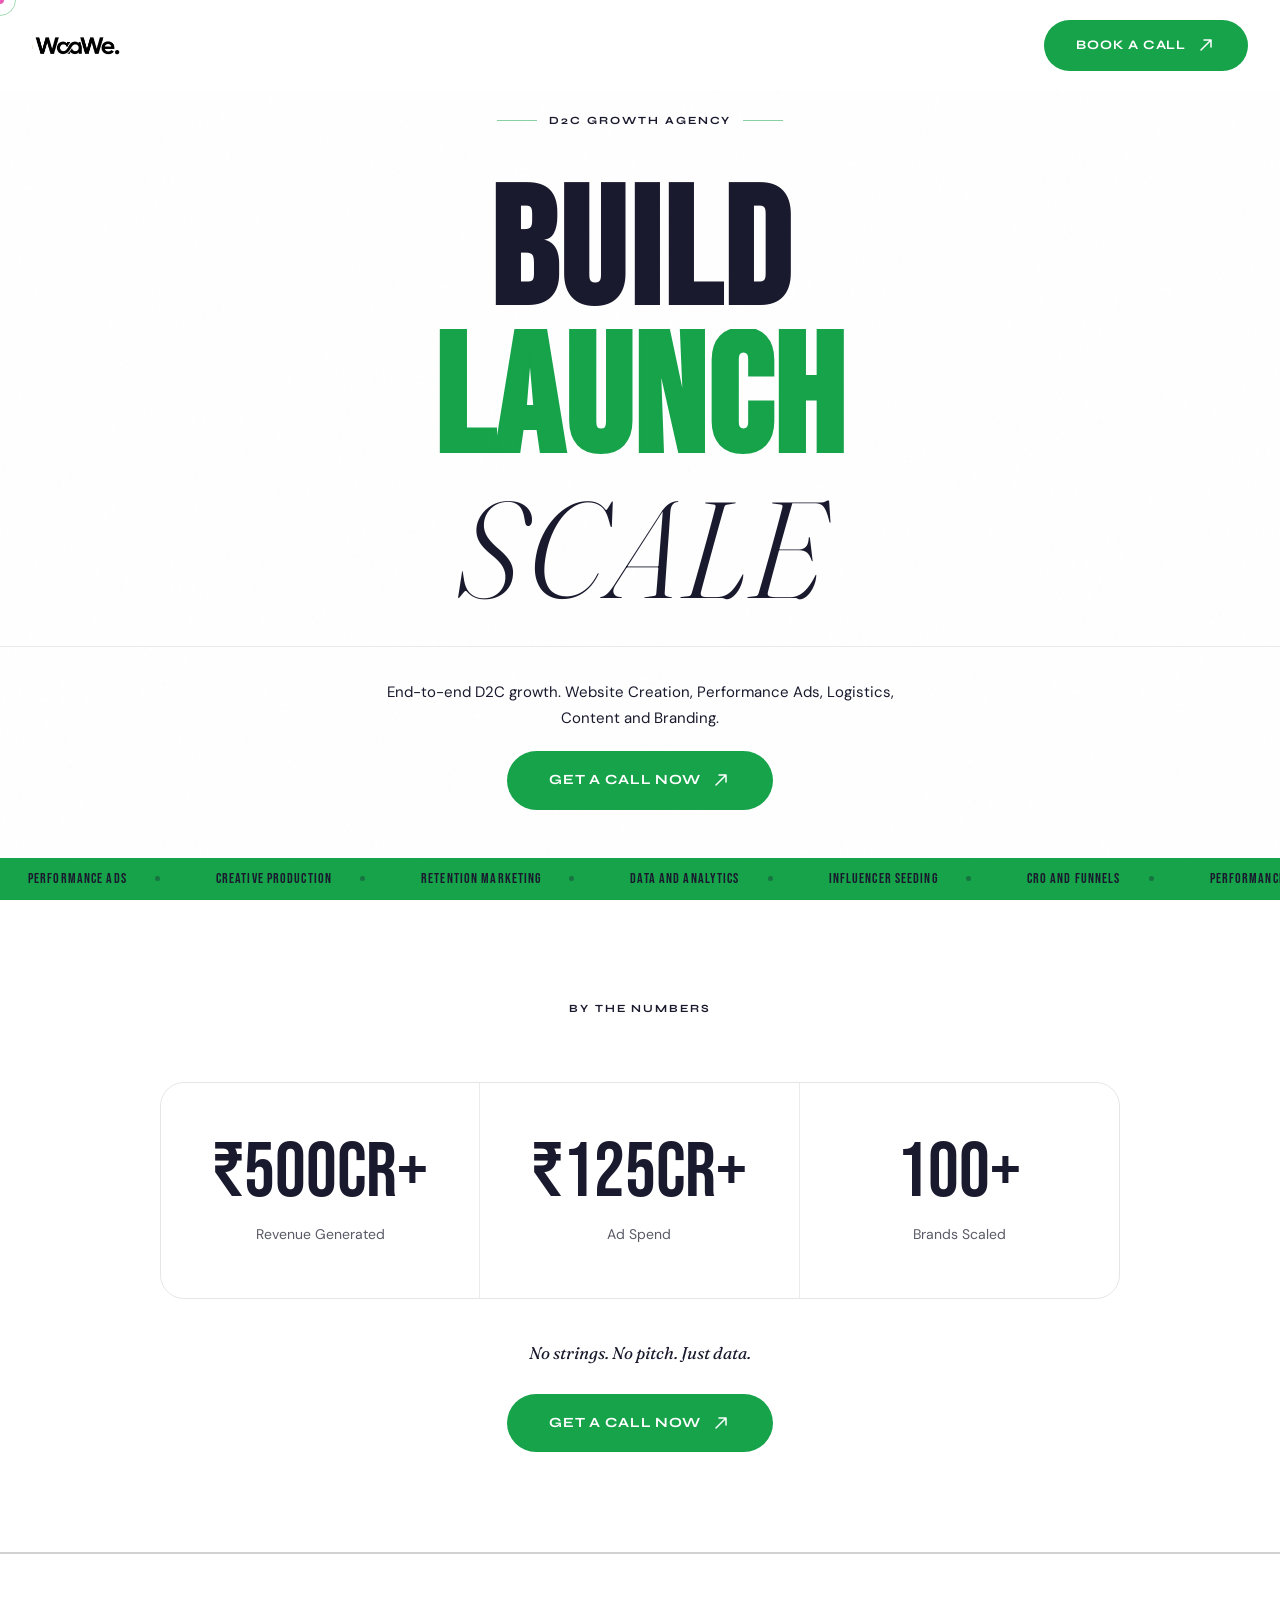
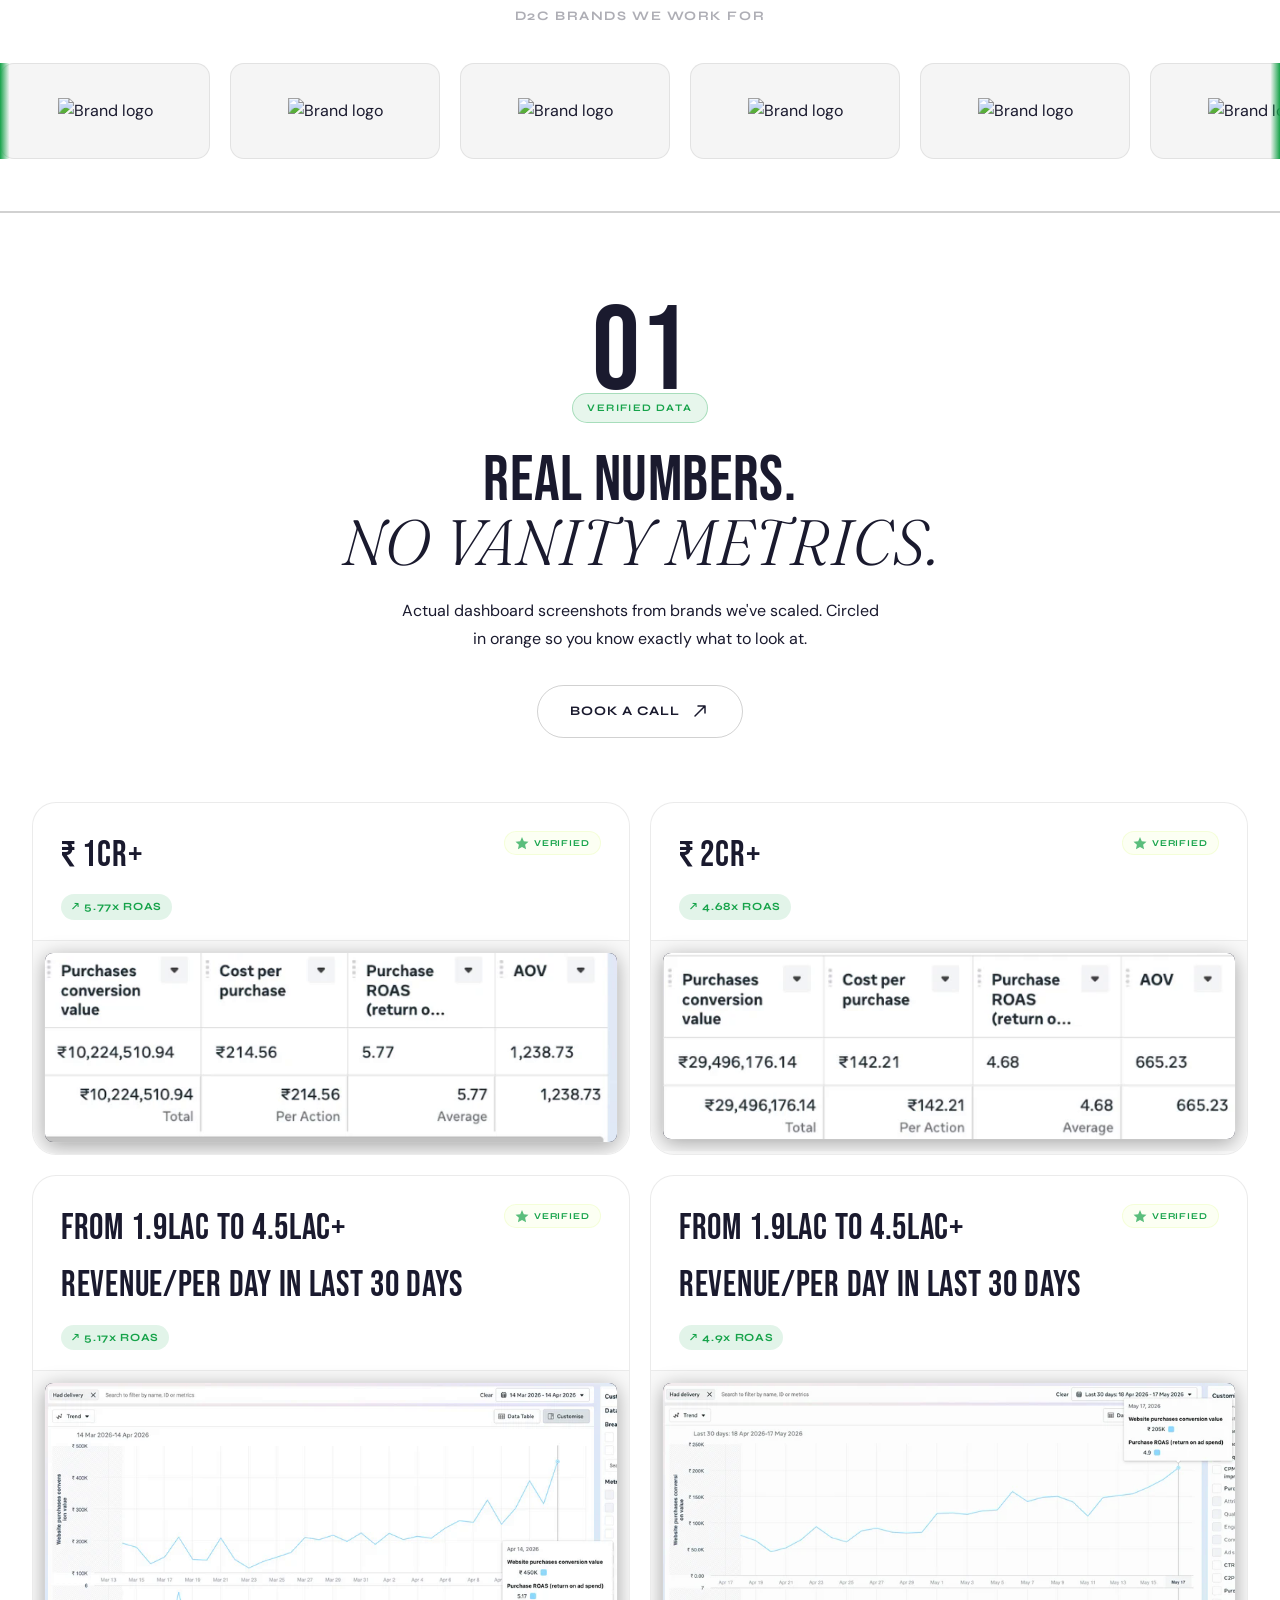
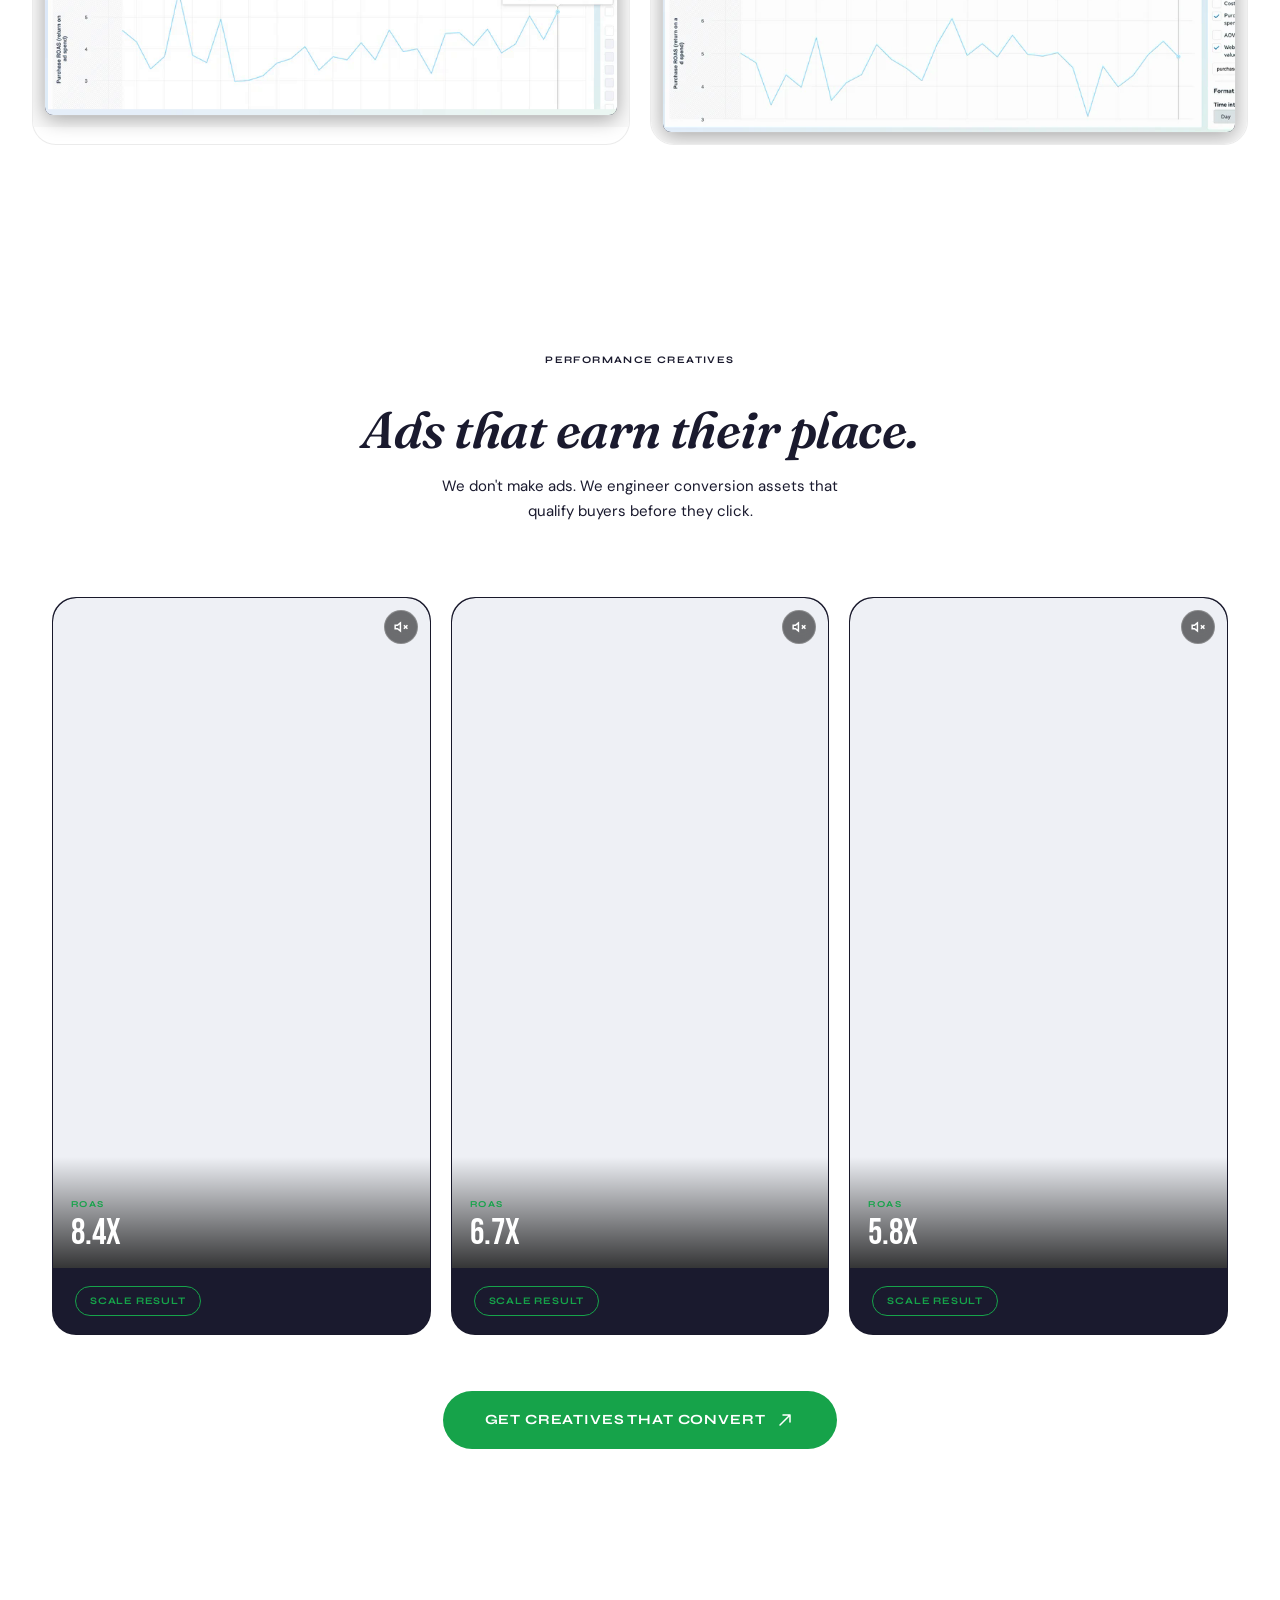
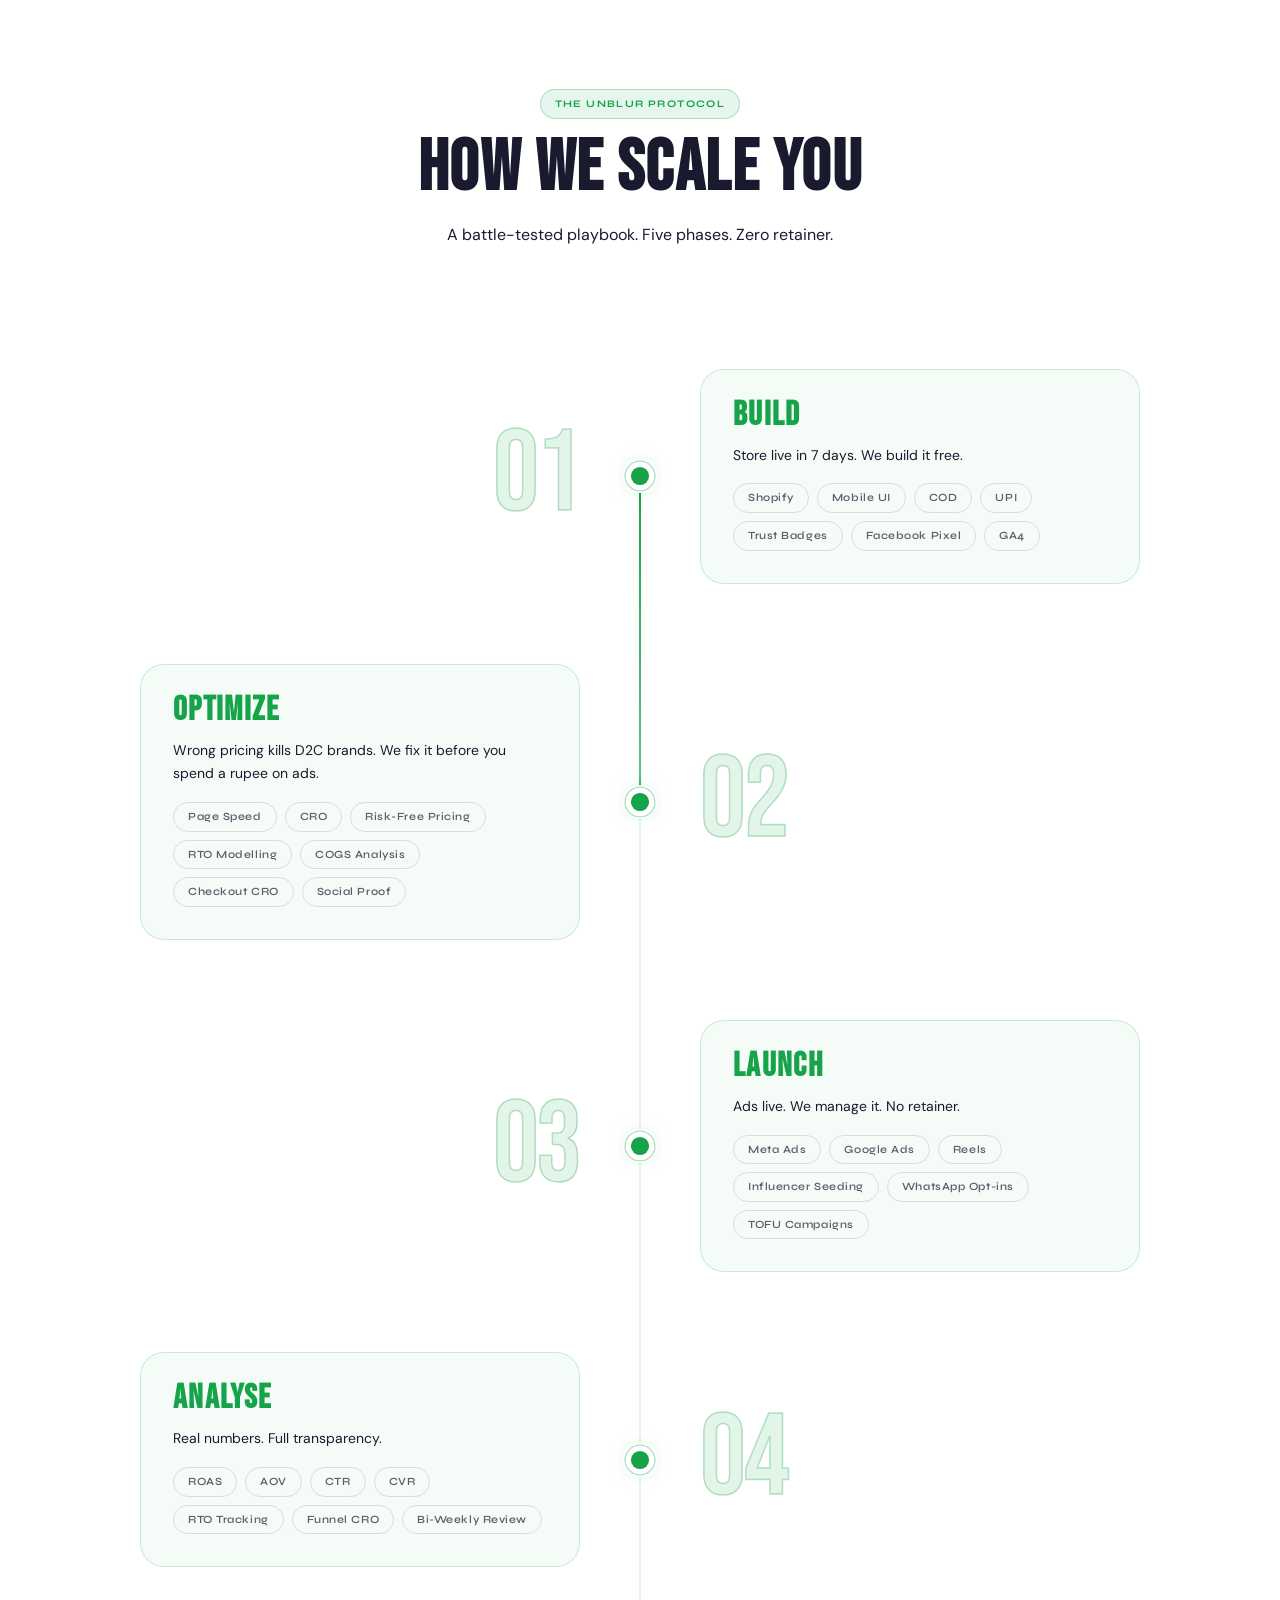
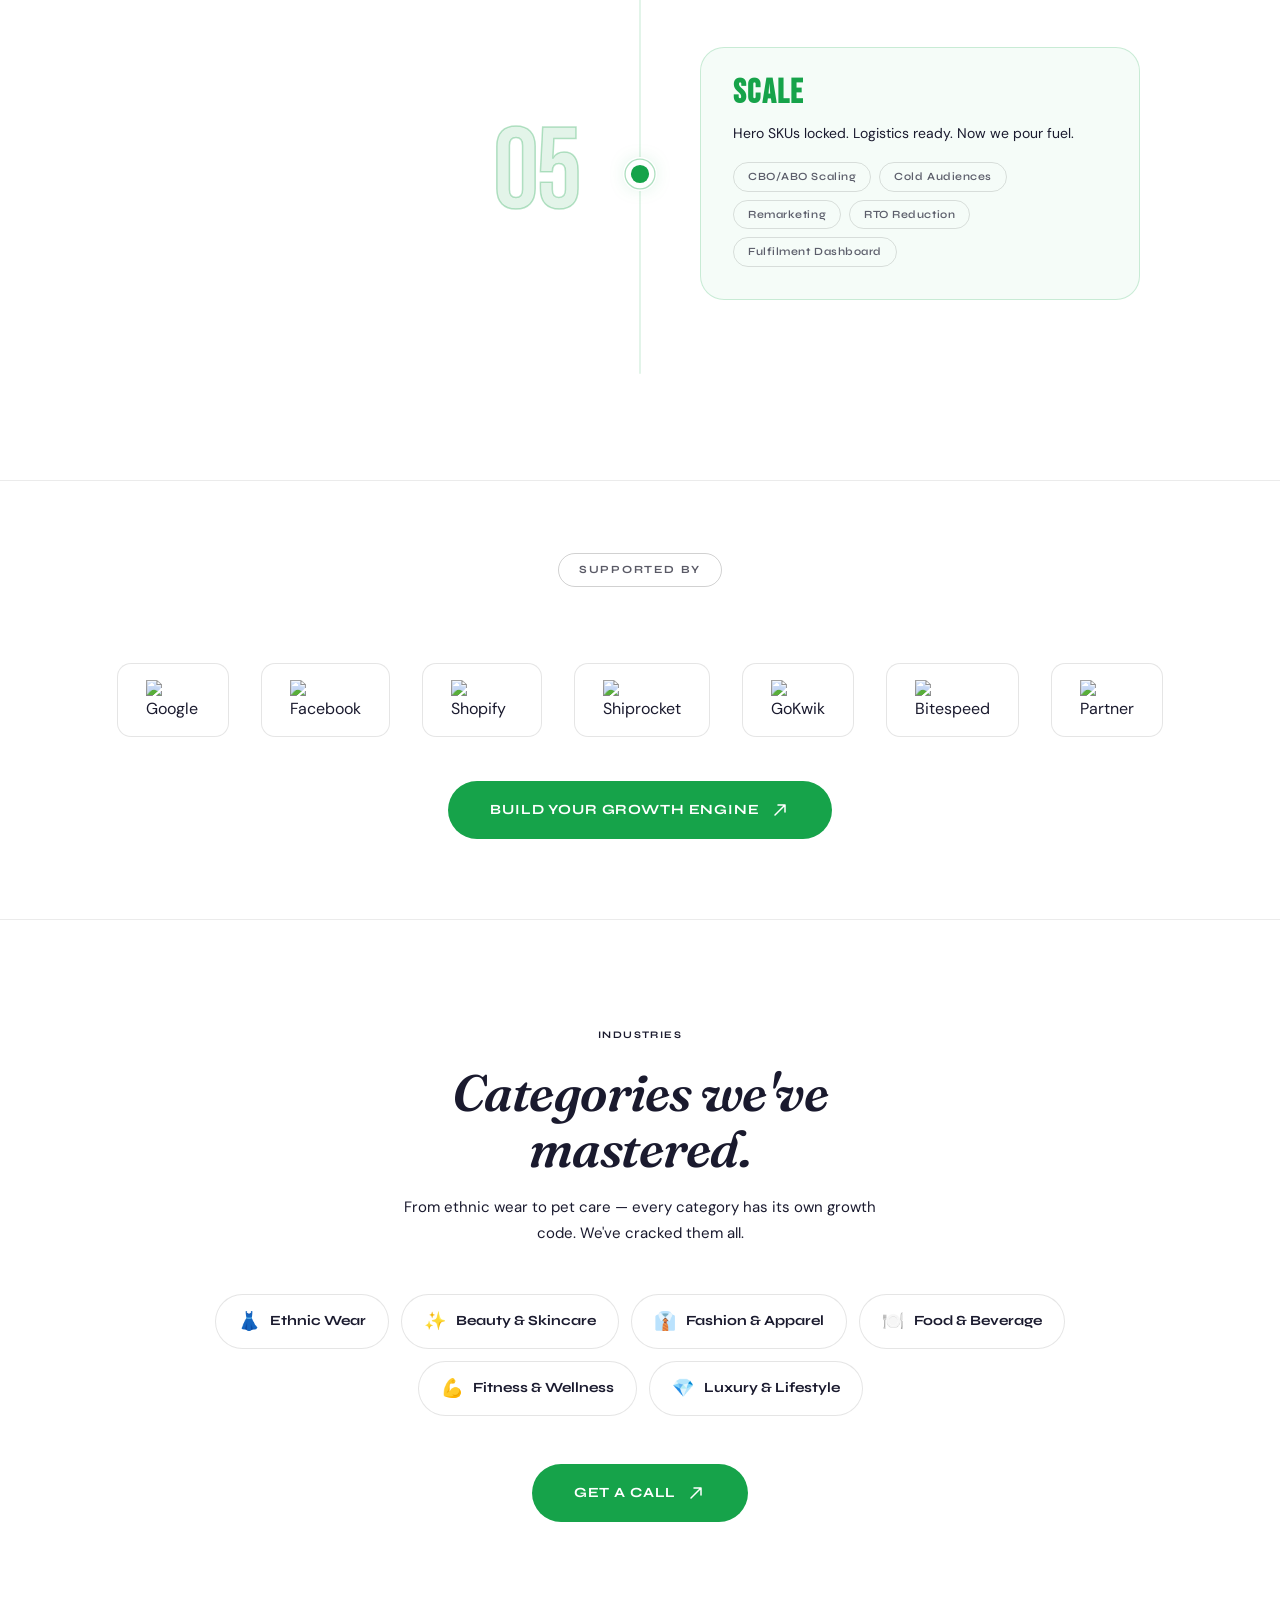
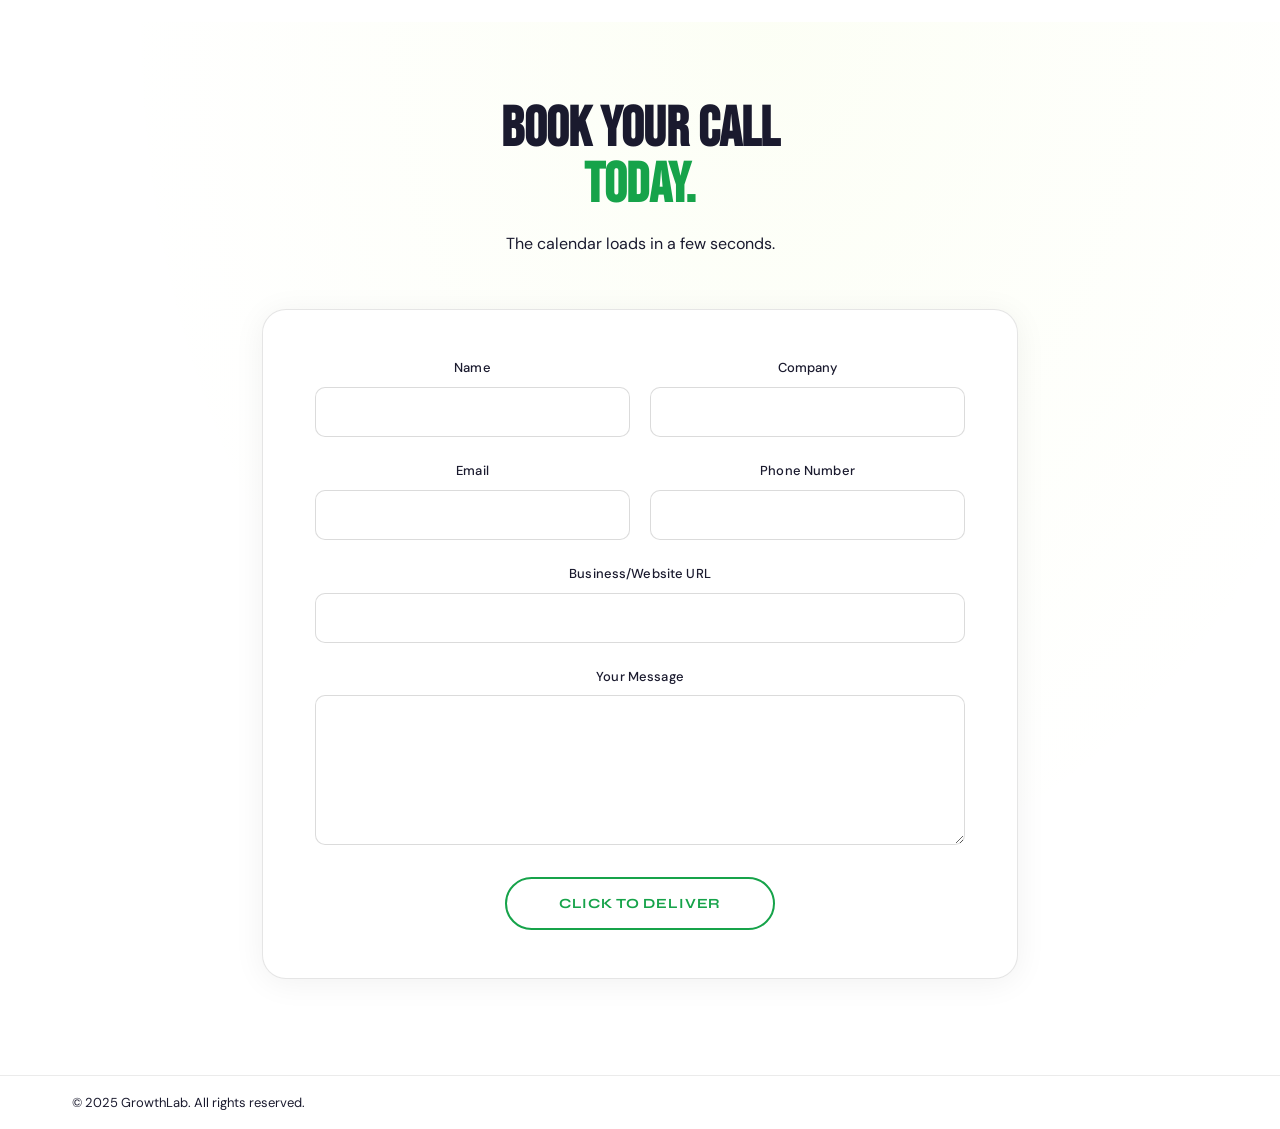
==== commit f9fa1800: "Add files via upload" ====
--- a/index.html
+++ b/index.html
@@ -1 +1,23 @@
-<!DOCTYPE html><html lang="en"><head><meta charset="utf-8"><meta name="viewport" content="width=device-width, initial-scale=1"><title>D2C Growth Agency | Build, Launch &amp; Scale Your Brand</title><meta name="description" content="End-to-end D2C growth: website creation, performance ads, logistics, content and branding. 100+ brands scaled, ₹500Cr+ revenue generated."><meta name="theme-color" content="#ffffff"><meta property="og:type" content="website"><meta property="og:title" content="D2C Growth Agency | Build, Launch &amp; Scale Your Brand"><meta property="og:description" content="End-to-end D2C growth: website creation, performance ads, logistics, content and branding. 100+ brands scaled, ₹500Cr+ revenue generated."><meta property="og:locale" content="en_IN"><meta name="twitter:card" content="summary"><!--seo--><link rel="icon" href="assets/img/logo.png"><link rel="preconnect" href="https://fonts.googleapis.com"><link rel="preconnect" href="https://fonts.gstatic.com" crossorigin><link rel="preconnect" href="https://cdn.shopify.com" crossorigin><link rel="stylesheet" href="https://fonts.googleapis.com/css2?family=Bebas+Neue&amp;family=Syne:wght@400;600;700;800&amp;family=DM+Sans:wght@300;400;500&amp;family=Fraunces:ital,wght@1,300;1,600&amp;display=swap" media="print" onload="this.media='all'"><noscript><link rel="stylesheet" href="https://fonts.googleapis.com/css2?family=Bebas+Neue&amp;family=Syne:wght@400;600;700;800&amp;family=DM+Sans:wght@300;400;500&amp;family=Fraunces:ital,wght@1,300;1,600&amp;display=swap"></noscript><link rel="stylesheet" href="assets/css/styles.css?v=7d43fe71"><noscript><style>.sr{opacity:1!important;transform:none!important}</style></noscript></head><body><a class="skip-link" href="#main-content">Skip to content</a><div class="cursor" id="cursor"></div><div class="cursor-follower" id="cursorFollower"></div><header class="site-header" id="site-header"><a href="./" class="nav-logo"> <img src="assets/img/logo.png" alt="GROWTHLAB" class="nav-logo-img" > </a><nav class="nav-links" id="navLinks"></nav><div class="nav-right"><a href="#booking" class="btn btn-lime"> Book a Call <span class="arrow-icon"> <svg width="14" height="14" viewBox="0 0 14 14" fill="none"><path d="M2 12L12 2M12 2H5M12 2V9" stroke="currentColor" stroke-width="1.5" stroke-linecap="round" stroke-linejoin="round"/></svg> </span> </a> <button class="mobile-menu-toggle" id="mobileMenuToggle" aria-label="Toggle menu" aria-expanded="false"> <span class="hamburger-line"></span> <span class="hamburger-line"></span> <span class="hamburger-line"></span> </button></div></header><div class="mobile-menu" id="mobileMenu"><div class="mobile-menu-inner"><nav class="mobile-nav"></nav><div class="mobile-menu-cta"><a href="#booking" class="btn btn-lime btn-lg" style="width:100%;justify-content:center;"> Book a Call <span class="arrow-icon"> <svg width="14" height="14" viewBox="0 0 14 14" fill="none"><path d="M2 12L12 2M12 2H5M12 2V9" stroke="currentColor" stroke-width="1.5" stroke-linecap="round" stroke-linejoin="round"/></svg> </span> </a></div></div></div><main id="main-content"><section class="hero"><div class="hero-grid"></div><div class="hero-badge-row"><div class="hero-eyebrow">D2C Growth Agency</div></div><div class="hero-headline-block"><h1 class="hero-headline"><span class="line"><span class="line-inner">BUILD</span></span> <span class="line"><span class="line-inner lime-stroke">LAUNCH</span></span> <span class="line"><span class="line-inner"><span class="italic-word">SCALE</span></span></span></h1></div><div class="hero-bottom"><p class="hero-sub">End-to-end D2C growth. Website Creation, Performance Ads, Logistics, Content and Branding.</p><div class="hero-cta-group"><a href="#booking" class="btn btn-lime btn-lg"> Get a Call Now <span class="arrow-icon"> <svg width="14" height="14" viewBox="0 0 14 14" fill="none"><path d="M2 12L12 2M12 2H5M12 2V9" stroke="currentColor" stroke-width="1.5" stroke-linecap="round" stroke-linejoin="round"/></svg> </span> </a></div></div><div class="hero-ticker"><div class="ticker-track"><span class="ticker-item">Performance Ads<span class="ticker-dot"></span></span> <span class="ticker-item">Creative Production<span class="ticker-dot"></span></span> <span class="ticker-item">Retention Marketing<span class="ticker-dot"></span></span> <span class="ticker-item">Data and Analytics<span class="ticker-dot"></span></span> <span class="ticker-item">Influencer Seeding<span class="ticker-dot"></span></span> <span class="ticker-item">CRO and Funnels<span class="ticker-dot"></span></span> <span class="ticker-item" aria-hidden="true">Performance Ads<span class="ticker-dot"></span></span> <span class="ticker-item" aria-hidden="true">Creative Production<span class="ticker-dot"></span></span> <span class="ticker-item" aria-hidden="true">Retention Marketing<span class="ticker-dot"></span></span> <span class="ticker-item" aria-hidden="true">Data and Analytics<span class="ticker-dot"></span></span> <span class="ticker-item" aria-hidden="true">Influencer Seeding<span class="ticker-dot"></span></span> <span class="ticker-item" aria-hidden="true">CRO and Funnels<span class="ticker-dot"></span></span></div></div></section><section class="numbers-section"><div class="numbers-inner"><div class="numbers-label sr">By the Numbers</div><div class="numbers-row"><div class="number-cell sr sr-delay-1" ><div class="number-val" data-target="₹500CR+">₹500CR+</div><div class="number-desc">Revenue Generated</div></div><div class="number-cell sr sr-delay-2" ><div class="number-val" data-target="₹125CR+">₹125CR+</div><div class="number-desc">Ad Spend</div></div><div class="number-cell sr sr-delay-3" ><div class="number-val" data-target="100+">100+</div><div class="number-desc">Brands Scaled</div></div></div><p class="numbers-subtext sr">No strings. No pitch. Just data.</p><div class="numbers-cta-center sr"><a href="#booking" class="btn btn-lime btn-lg"> Get a Call Now <span class="arrow-icon"> <svg width="14" height="14" viewBox="0 0 14 14" fill="none"><path d="M2 12L12 2M12 2H5M12 2V9" stroke="currentColor" stroke-width="1.5" stroke-linecap="round" stroke-linejoin="round"/></svg> </span> </a></div></div></section><section class="logos-section logos-section--green logos-section--single"><div class="logos-header-row"><span class="logos-title-text sr" style="color:rgba(0,0,0,0.6);">D2C brands we work for</span></div><div class="logos-track-wrap logos-track-wrap--green logos-track-wrap--fade"><div class="logos-track logos-track--ltr"><div class="logo-chip logo-chip--green"><img src="https://cdn.shopify.com/s/files/1/0968/5817/7903/files/agl2_1.png?v=1777982544" alt="Brand logo" loading="lazy"></div><div class="logo-chip logo-chip--green"><img src="https://cdn.shopify.com/s/files/1/0968/5817/7903/files/agl4_1.png?v=1777982544" alt="Brand logo" loading="lazy"></div><div class="logo-chip logo-chip--green"><img src="https://cdn.shopify.com/s/files/1/0968/5817/7903/files/agl3_1.png?v=1777982545" alt="Brand logo" loading="lazy"></div><div class="logo-chip logo-chip--green"><img src="https://cdn.shopify.com/s/files/1/0968/5817/7903/files/agl10_1.png?v=1777982544" alt="Brand logo" loading="lazy"></div><div class="logo-chip logo-chip--green"><img src="https://cdn.shopify.com/s/files/1/0968/5817/7903/files/agl9_1.png?v=1777982545" alt="Brand logo" loading="lazy"></div><div class="logo-chip logo-chip--green"><img src="https://cdn.shopify.com/s/files/1/0968/5817/7903/files/agl7_1.png?v=1777982545" alt="Brand logo" loading="lazy"></div><div class="logo-chip logo-chip--green"><img src="https://cdn.shopify.com/s/files/1/0968/5817/7903/files/agl8_1.png?v=1777982545" alt="Brand logo" loading="lazy"></div><div class="logo-chip logo-chip--green"><img src="https://cdn.shopify.com/s/files/1/0968/5817/7903/files/agl1_1.png?v=1777982560" alt="Brand logo" loading="lazy"></div><div class="logo-chip logo-chip--green"><img src="https://cdn.shopify.com/s/files/1/0968/5817/7903/files/agl6_1.png?v=1777982545" alt="Brand logo" loading="lazy"></div><div class="logo-chip logo-chip--green"><img src="https://cdn.shopify.com/s/files/1/0968/5817/7903/files/agl5_1.png?v=1777982545" alt="Brand logo" loading="lazy"></div><div class="logo-chip logo-chip--green"><img src="https://cdn.shopify.com/s/files/1/0968/5817/7903/files/agl11_1.png?v=1777982545" alt="Brand logo" loading="lazy"></div><div class="logo-chip logo-chip--green" aria-hidden="true"><img src="https://cdn.shopify.com/s/files/1/0968/5817/7903/files/agl2_1.png?v=1777982544" alt="" loading="lazy"></div><div class="logo-chip logo-chip--green" aria-hidden="true"><img src="https://cdn.shopify.com/s/files/1/0968/5817/7903/files/agl4_1.png?v=1777982544" alt="" loading="lazy"></div><div class="logo-chip logo-chip--green" aria-hidden="true"><img src="https://cdn.shopify.com/s/files/1/0968/5817/7903/files/agl3_1.png?v=1777982545" alt="" loading="lazy"></div><div class="logo-chip logo-chip--green" aria-hidden="true"><img src="https://cdn.shopify.com/s/files/1/0968/5817/7903/files/agl10_1.png?v=1777982544" alt="" loading="lazy"></div><div class="logo-chip logo-chip--green" aria-hidden="true"><img src="https://cdn.shopify.com/s/files/1/0968/5817/7903/files/agl9_1.png?v=1777982545" alt="" loading="lazy"></div><div class="logo-chip logo-chip--green" aria-hidden="true"><img src="https://cdn.shopify.com/s/files/1/0968/5817/7903/files/agl7_1.png?v=1777982545" alt="" loading="lazy"></div><div class="logo-chip logo-chip--green" aria-hidden="true"><img src="https://cdn.shopify.com/s/files/1/0968/5817/7903/files/agl8_1.png?v=1777982545" alt="" loading="lazy"></div><div class="logo-chip logo-chip--green" aria-hidden="true"><img src="https://cdn.shopify.com/s/files/1/0968/5817/7903/files/agl1_1.png?v=1777982560" alt="" loading="lazy"></div><div class="logo-chip logo-chip--green" aria-hidden="true"><img src="https://cdn.shopify.com/s/files/1/0968/5817/7903/files/agl6_1.png?v=1777982545" alt="" loading="lazy"></div><div class="logo-chip logo-chip--green" aria-hidden="true"><img src="https://cdn.shopify.com/s/files/1/0968/5817/7903/files/agl5_1.png?v=1777982545" alt="" loading="lazy"></div><div class="logo-chip logo-chip--green" aria-hidden="true"><img src="https://cdn.shopify.com/s/files/1/0968/5817/7903/files/agl11_1.png?v=1777982545" alt="" loading="lazy"></div><div class="logo-chip logo-chip--green" aria-hidden="true"><img src="https://cdn.shopify.com/s/files/1/0968/5817/7903/files/agl2_1.png?v=1777982544" alt="" loading="lazy"></div><div class="logo-chip logo-chip--green" aria-hidden="true"><img src="https://cdn.shopify.com/s/files/1/0968/5817/7903/files/agl4_1.png?v=1777982544" alt="" loading="lazy"></div><div class="logo-chip logo-chip--green" aria-hidden="true"><img src="https://cdn.shopify.com/s/files/1/0968/5817/7903/files/agl3_1.png?v=1777982545" alt="" loading="lazy"></div><div class="logo-chip logo-chip--green" aria-hidden="true"><img src="https://cdn.shopify.com/s/files/1/0968/5817/7903/files/agl10_1.png?v=1777982544" alt="" loading="lazy"></div><div class="logo-chip logo-chip--green" aria-hidden="true"><img src="https://cdn.shopify.com/s/files/1/0968/5817/7903/files/agl9_1.png?v=1777982545" alt="" loading="lazy"></div><div class="logo-chip logo-chip--green" aria-hidden="true"><img src="https://cdn.shopify.com/s/files/1/0968/5817/7903/files/agl7_1.png?v=1777982545" alt="" loading="lazy"></div><div class="logo-chip logo-chip--green" aria-hidden="true"><img src="https://cdn.shopify.com/s/files/1/0968/5817/7903/files/agl8_1.png?v=1777982545" alt="" loading="lazy"></div><div class="logo-chip logo-chip--green" aria-hidden="true"><img src="https://cdn.shopify.com/s/files/1/0968/5817/7903/files/agl1_1.png?v=1777982560" alt="" loading="lazy"></div><div class="logo-chip logo-chip--green" aria-hidden="true"><img src="https://cdn.shopify.com/s/files/1/0968/5817/7903/files/agl6_1.png?v=1777982545" alt="" loading="lazy"></div><div class="logo-chip logo-chip--green" aria-hidden="true"><img src="https://cdn.shopify.com/s/files/1/0968/5817/7903/files/agl5_1.png?v=1777982545" alt="" loading="lazy"></div><div class="logo-chip logo-chip--green" aria-hidden="true"><img src="https://cdn.shopify.com/s/files/1/0968/5817/7903/files/agl11_1.png?v=1777982545" alt="" loading="lazy"></div></div></div></section><section class="results-section"><div class="results-header"><div class="results-header-left sr"><div class="section-num" aria-hidden="true">01</div><div><span class="tag tag-lime" style="margin-bottom:16px;">Verified Data</span><div class="display-md" style="color:var(--white);margin-top:12px;">Real Numbers.</div><div class="display-md italic-accent" style="color:var(--lime);">No vanity metrics.</div></div></div><div class="results-header-right sr sr-delay-2"><p>Actual dashboard screenshots from brands we've scaled. Circled in orange so you know exactly what to look at.</p><a href="#booking" class="btn btn-outline" style="margin-top:32px;"> Book a Call <span class="arrow-icon"><svg width="14" height="14" viewBox="0 0 14 14" fill="none"><path d="M2 12L12 2M12 2H5M12 2V9" stroke="currentColor" stroke-width="1.5" stroke-linecap="round" stroke-linejoin="round"/></svg></span> </a></div></div><div class="results-cards"><div class="result-card sr sr-delay-1" ><div class="result-card-header"><div class="result-card-meta"><div class="result-revenue">₹ 1Cr+</div><div class="result-tags"><span class="rtag rtag-lime">↗ 5.77x ROAS</span> <span class="rtag rtag-white">AOV ₹1,238</span></div></div><div class="result-verified-badge"><svg width="14" height="14" viewBox="0 0 14 14" fill="none"><path d="M7 1L8.8 5.2L13.5 5.7L10.1 8.7L11.1 13.3L7 10.9L2.9 13.3L3.9 8.7L0.5 5.7L5.2 5.2L7 1Z" fill="var(--lime)" opacity="0.7"/></svg> <span>Verified</span></div></div><div class="result-card-body"><div class="result-screenshot-wrap"><img src="assets/img/results/result-1.png" alt="Dashboard screenshot — ₹ 1Cr+" loading="lazy" ></div></div></div><div class="result-card sr sr-delay-2" ><div class="result-card-header"><div class="result-card-meta"><div class="result-revenue">₹ 2Cr+</div><div class="result-tags"><span class="rtag rtag-lime">↗ 4.68x ROAS</span> <span class="rtag rtag-white">AOV ₹665</span></div></div><div class="result-verified-badge"><svg width="14" height="14" viewBox="0 0 14 14" fill="none"><path d="M7 1L8.8 5.2L13.5 5.7L10.1 8.7L11.1 13.3L7 10.9L2.9 13.3L3.9 8.7L0.5 5.7L5.2 5.2L7 1Z" fill="var(--lime)" opacity="0.7"/></svg> <span>Verified</span></div></div><div class="result-card-body"><div class="result-screenshot-wrap"><img src="assets/img/results/result-2.png" alt="Dashboard screenshot — ₹ 2Cr+" loading="lazy" ></div></div></div><div class="result-card sr sr-delay-3" ><div class="result-card-header"><div class="result-card-meta"><div class="result-revenue is-long">From 1.9Lac to 4.5Lac+ Revenue/Per Day in last 30 Days</div><div class="result-tags"><span class="rtag rtag-lime">↗ 5.17x ROAS</span> <span class="rtag rtag-white">AOV 1484</span></div></div><div class="result-verified-badge"><svg width="14" height="14" viewBox="0 0 14 14" fill="none"><path d="M7 1L8.8 5.2L13.5 5.7L10.1 8.7L11.1 13.3L7 10.9L2.9 13.3L3.9 8.7L0.5 5.7L5.2 5.2L7 1Z" fill="var(--lime)" opacity="0.7"/></svg> <span>Verified</span></div></div><div class="result-card-body"><div class="result-screenshot-wrap"><img src="assets/img/results/result-3.png" alt="Dashboard screenshot — From 1.9Lac to 4.5Lac+ Revenue/Per Day in last 30 Days" loading="lazy" ></div></div></div><div class="result-card sr sr-delay-4" ><div class="result-card-header"><div class="result-card-meta"><div class="result-revenue is-long">From 1.9Lac to 4.5Lac+ Revenue/Per Day in last 30 Days</div><div class="result-tags"><span class="rtag rtag-lime">↗ 4.9x ROAS</span> <span class="rtag rtag-white">AOV ₹665</span></div></div><div class="result-verified-badge"><svg width="14" height="14" viewBox="0 0 14 14" fill="none"><path d="M7 1L8.8 5.2L13.5 5.7L10.1 8.7L11.1 13.3L7 10.9L2.9 13.3L3.9 8.7L0.5 5.7L5.2 5.2L7 1Z" fill="var(--lime)" opacity="0.7"/></svg> <span>Verified</span></div></div><div class="result-card-body"><div class="result-screenshot-wrap"><img src="assets/img/results/result-4.png" alt="Dashboard screenshot — From 1.9Lac to 4.5Lac+ Revenue/Per Day in last 30 Days" loading="lazy" ></div></div></div></div></section><section class="creatives-section"><div class="creatives-header"><div class="creatives-header-center sr"><span class="tag tag-dark" style="margin-bottom:16px;">Performance Creatives</span><div class="heading-fraunces text-ink" style="max-width:600px;margin:12px auto 0;">Ads that earn their place.</div><p style="font-size:15px;color:var(--muted);max-width:440px;margin:16px auto 0;line-height:1.7;">We don't make ads. We engineer conversion assets that qualify buyers before they click.</p></div></div><div class="creatives-grid"><div class="creative-card sr sr-delay-1" ><div class="creative-thumb creative-thumb--video"><iframe src="https://streamable.com/e/r3c0tc" frameborder="0" allow="autoplay; fullscreen" allowfullscreen style="width:100%;height:100%;position:absolute;top:0;left:0;"></iframe><div class="creative-video-overlay"><div class="creative-metric-type">ROAS</div><div class="creative-metric-num">8.4X</div></div></div><div class="creative-foot"><span class="creative-impact-pill">Scale Result</span></div></div><div class="creative-card sr sr-delay-2" ><div class="creative-thumb creative-thumb--video"><iframe src="https://streamable.com/e/g0cjdl" frameborder="0" allow="autoplay; fullscreen" allowfullscreen style="width:100%;height:100%;position:absolute;top:0;left:0;"></iframe><div class="creative-video-overlay"><div class="creative-metric-type">ROAS</div><div class="creative-metric-num">6.7X</div></div></div><div class="creative-foot"><span class="creative-impact-pill">Scale Result</span></div></div><div class="creative-card sr sr-delay-3" ><div class="creative-thumb creative-thumb--video"><iframe src="https://streamable.com/e/utmioi" frameborder="0" allow="autoplay; fullscreen" allowfullscreen style="width:100%;height:100%;position:absolute;top:0;left:0;"></iframe><div class="creative-video-overlay"><div class="creative-metric-type">ROAS</div><div class="creative-metric-num">5.8X</div></div></div><div class="creative-foot"><span class="creative-impact-pill">Scale Result</span></div></div></div><div class="creatives-cta-center sr"><a href="#booking" class="btn btn-lime btn-lg"> Get Creatives That Convert <span class="arrow-icon"><svg width="14" height="14" viewBox="0 0 14 14" fill="none"><path d="M2 12L12 2M12 2H5M12 2V9" stroke="currentColor" stroke-width="1.5" stroke-linecap="round" stroke-linejoin="round"/></svg></span> </a></div></section><section class="unblur-timeline-section"><div class="ubt-inner"><div class="ubt-header sr"><span class="tag tag-lime">The UNBLUR Protocol</span><h2 class="ubt-heading">How We Scale You</h2><p class="ubt-sub">A battle-tested playbook. Five phases. Zero retainer.</p></div><div class="ubt-timeline" id="ubt-timeline"><div class="ubt-line-track"><div class="ubt-line-fill" id="ubt-line-fill"><div class="ubt-line-glow"></div></div></div><div class="ubt-step ubt-step--left" data-step="1" ><div class="ubt-side ubt-side--a"><div class="ubt-step-num">01</div></div><div class="ubt-dot-col"><div class="ubt-dot-wrap"><div class="ubt-dot"><div class="ubt-dot-ring"></div></div></div></div><div class="ubt-side ubt-side--b"><div class="ubt-step-content"><h3 class="ubt-step-title">Build</h3><p class="ubt-step-desc">Store live in 7 days. We build it free.</p><div class="ubt-chips"><span class="ubt-chip">Shopify</span> <span class="ubt-chip">Mobile UI</span> <span class="ubt-chip">COD</span> <span class="ubt-chip">UPI</span> <span class="ubt-chip">Trust Badges</span> <span class="ubt-chip">Facebook Pixel</span> <span class="ubt-chip">GA4</span></div></div></div></div><div class="ubt-step ubt-step--right" data-step="2" ><div class="ubt-side ubt-side--a"><div class="ubt-step-content"><h3 class="ubt-step-title">Optimize</h3><p class="ubt-step-desc">Wrong pricing kills D2C brands. We fix it before you spend a rupee on ads.</p><div class="ubt-chips"><span class="ubt-chip">Page Speed</span> <span class="ubt-chip">CRO</span> <span class="ubt-chip">Risk-Free Pricing</span> <span class="ubt-chip">RTO Modelling</span> <span class="ubt-chip">COGS Analysis</span> <span class="ubt-chip">Checkout CRO</span> <span class="ubt-chip">Social Proof</span></div></div></div><div class="ubt-dot-col"><div class="ubt-dot-wrap"><div class="ubt-dot"><div class="ubt-dot-ring"></div></div></div></div><div class="ubt-side ubt-side--b"><div class="ubt-step-num">02</div></div></div><div class="ubt-step ubt-step--left" data-step="3" ><div class="ubt-side ubt-side--a"><div class="ubt-step-num">03</div></div><div class="ubt-dot-col"><div class="ubt-dot-wrap"><div class="ubt-dot"><div class="ubt-dot-ring"></div></div></div></div><div class="ubt-side ubt-side--b"><div class="ubt-step-content"><h3 class="ubt-step-title">Launch</h3><p class="ubt-step-desc">Ads live. We manage it. No retainer.</p><div class="ubt-chips"><span class="ubt-chip">Meta Ads</span> <span class="ubt-chip">Google Ads</span> <span class="ubt-chip">Reels</span> <span class="ubt-chip">Influencer Seeding</span> <span class="ubt-chip">WhatsApp Opt-ins</span> <span class="ubt-chip">TOFU Campaigns</span></div></div></div></div><div class="ubt-step ubt-step--right" data-step="4" ><div class="ubt-side ubt-side--a"><div class="ubt-step-content"><h3 class="ubt-step-title">Analyse</h3><p class="ubt-step-desc">Real numbers. Full transparency.</p><div class="ubt-chips"><span class="ubt-chip">ROAS</span> <span class="ubt-chip">AOV</span> <span class="ubt-chip">CTR</span> <span class="ubt-chip">CVR</span> <span class="ubt-chip">RTO Tracking</span> <span class="ubt-chip">Funnel CRO</span> <span class="ubt-chip">Bi-Weekly Review</span></div></div></div><div class="ubt-dot-col"><div class="ubt-dot-wrap"><div class="ubt-dot"><div class="ubt-dot-ring"></div></div></div></div><div class="ubt-side ubt-side--b"><div class="ubt-step-num">04</div></div></div><div class="ubt-step ubt-step--left" data-step="5" ><div class="ubt-side ubt-side--a"><div class="ubt-step-num">05</div></div><div class="ubt-dot-col"><div class="ubt-dot-wrap"><div class="ubt-dot"><div class="ubt-dot-ring"></div></div></div></div><div class="ubt-side ubt-side--b"><div class="ubt-step-content"><h3 class="ubt-step-title">Scale</h3><p class="ubt-step-desc">Hero SKUs locked. Logistics ready. Now we pour fuel.</p><div class="ubt-chips"><span class="ubt-chip">CBO/ABO Scaling</span> <span class="ubt-chip">Cold Audiences</span> <span class="ubt-chip">Remarketing</span> <span class="ubt-chip">RTO Reduction</span> <span class="ubt-chip">Fulfilment Dashboard</span></div></div></div></div></div></div></section><section class="partners-section"><div class="partners-inner"><div class="partners-eyebrow sr"><span class="partners-label">Supported By</span></div><div class="partners-logos sr sr-delay-2"><div class="partner-logo-wrap"><img src="https://cdn.shopify.com/s/files/1/0968/5817/7903/files/partner-1.png?v=1779012263" alt="Google Partner" loading="lazy" ></div><div class="partner-logo-wrap"><img src="https://cdn.shopify.com/s/files/1/0968/5817/7903/files/partner-3.png?v=1779012263" alt="Facebook Business Partner" loading="lazy" ></div><div class="partner-logo-wrap"><img src="https://cdn.shopify.com/s/files/1/0968/5817/7903/files/partner-2.png?v=1779012263" alt="Shopify Partners" loading="lazy" ></div><div class="partner-logo-wrap"><img src="https://cdn.shopify.com/s/files/1/0968/5817/7903/files/partner-4.png?v=1779012264" alt="Shiprocket" loading="lazy" ></div><div class="partner-logo-wrap"><img src="https://cdn.shopify.com/s/files/1/0968/5817/7903/files/partner-gokwik-new-DabRQpVL.png?v=1779012264" alt="GoKwik" loading="lazy" ></div><div class="partner-logo-wrap"><img src="https://cdn.shopify.com/s/files/1/0968/5817/7903/files/partner_5.webp?v=1779012272" alt="Bitespeed" loading="lazy" ></div><div class="partner-logo-wrap"><img src="https://cdn.shopify.com/s/files/1/0968/5817/7903/files/partner_6.png?v=1779012828" alt="Partner" loading="lazy" ></div></div><div class="partners-cta sr sr-delay-3"><a href="#booking" class="btn btn-lime btn-lg"> Build Your Growth Engine <span class="arrow-icon"><svg width="14" height="14" viewBox="0 0 14 14" fill="none"><path d="M2 12L12 2M12 2H5M12 2V9" stroke="currentColor" stroke-width="1.5" stroke-linecap="round" stroke-linejoin="round"/></svg></span> </a></div></div></section><section class="industries-section"><div class="industries-inner"><div class="industries-header sr"><span class="tag tag-dark">Industries</span><div class="heading-fraunces text-ink" style="margin-top:16px;">Categories we've mastered.</div><p class="industries-body">From ethnic wear to pet care — every category has its own growth code. We've cracked them all.</p></div><div class="industry-tags-cloud sr sr-delay-2"><span class="industry-tag" > <span class="tag-emoji">👗</span> Ethnic Wear </span> <span class="industry-tag" > <span class="tag-emoji">✨</span> Beauty &amp; Skincare </span> <span class="industry-tag" > <span class="tag-emoji">👔</span> Fashion &amp; Apparel </span> <span class="industry-tag" > <span class="tag-emoji">🍽️</span> Food &amp; Beverage </span> <span class="industry-tag" > <span class="tag-emoji">💪</span> Fitness &amp; Wellness </span> <span class="industry-tag" > <span class="tag-emoji">💎</span> Luxury &amp; Lifestyle </span></div><div class="industries-cta sr sr-delay-3"><a href="#booking" class="btn btn-lime btn-lg"> Get a Call <span class="arrow-icon"><svg width="14" height="14" viewBox="0 0 14 14" fill="none"><path d="M2 12L12 2M12 2H5M12 2V9" stroke="currentColor" stroke-width="1.5" stroke-linecap="round" stroke-linejoin="round"/></svg></span> </a></div></div></section><section class="booking-section" id="booking"><div class="booking-bg"></div><div class="booking-inner"><div class="booking-header sr"><h2 class="booking-headline">Book Your Call<br> <span class="lime-word">Today.</span></h2><p class="booking-sub sr sr-delay-1">The calendar loads in a few seconds.</p></div><div class="git-form-wrap sr sr-delay-2"><form id="gitForm" class="git-form" method="post" data-form><input type="text" name="_gotcha" class="hp" tabindex="-1" autocomplete="off" aria-hidden="true"><div class="git-success" style="display:none"><div class="git-success-icon">&#10003;</div><h3>Message received!</h3><p>We'll review your details and get back to you within 24 hours.</p></div><div class="git-row"><div class="git-field"><label for="git-name">Name</label> <input type="text" id="git-name" name="name" autocomplete="name" required></div><div class="git-field"><label for="git-company">Company</label> <input type="text" id="git-company" name="company" autocomplete="organization"></div></div><div class="git-row"><div class="git-field"><label for="git-email">Email</label> <input type="email" id="git-email" name="email" autocomplete="email" required></div><div class="git-field"><label for="git-phone">Phone Number</label> <input type="tel" id="git-phone" name="phone" autocomplete="tel"></div></div><div class="git-field git-field-full"><label for="git-website">Business/Website URL</label> <input type="text" id="git-website" name="website" autocomplete="url"></div><div class="git-field git-field-full"><label for="git-message">Your Message</label> <textarea id="git-message" name="message" rows="6"></textarea></div><div class="git-submit-row"><button type="submit" class="btn git-btn" id="gitSubmitBtn"> Click to Deliver </button></div></form></div></div></section></main><footer class="site-footer-bar"><div class="footer-bar-inner"><p class="footer-bar-copy">© 2025 GrowthLab. All rights reserved.</p><nav class="footer-bar-links" aria-label="Legal links"></nav></div></footer><script src="assets/js/site-config.js?v=8362dad4" defer></script> <script src="assets/js/main.js?v=8076a0bf" defer></script></body></html>
+<!DOCTYPE html><html lang="en"><head><meta charset="utf-8"><meta name="viewport" content="width=device-width, initial-scale=1"><title>D2C Growth Agency | Build, Launch &amp; Scale Your Brand</title><meta name="description" content="End-to-end D2C growth: website creation, performance ads, logistics, content and branding. 100+ brands scaled, ₹500Cr+ revenue generated."><meta name="theme-color" content="#ffffff"><meta property="og:type" content="website"><meta property="og:title" content="D2C Growth Agency | Build, Launch &amp; Scale Your Brand"><meta property="og:description" content="End-to-end D2C growth: website creation, performance ads, logistics, content and branding. 100+ brands scaled, ₹500Cr+ revenue generated."><meta property="og:locale" content="en_IN"><meta name="twitter:card" content="summary"><!--seo--><link rel="icon" href="assets/img/logo.png"><link rel="preconnect" href="https://fonts.googleapis.com"><link rel="preconnect" href="https://fonts.gstatic.com" crossorigin><link rel="preconnect" href="https://cdn.shopify.com" crossorigin><link rel="stylesheet" href="https://fonts.googleapis.com/css2?family=Bebas+Neue&amp;family=Syne:wght@400;600;700;800&amp;family=DM+Sans:wght@300;400;500&amp;family=Fraunces:ital,wght@1,300;1,600&amp;display=swap" media="print" onload="this.media='all'"><noscript><link rel="stylesheet" href="https://fonts.googleapis.com/css2?family=Bebas+Neue&amp;family=Syne:wght@400;600;700;800&amp;family=DM+Sans:wght@300;400;500&amp;family=Fraunces:ital,wght@1,300;1,600&amp;display=swap"></noscript><link rel="stylesheet" href="assets/css/styles.css?v=7d43fe71"><noscript><style>.sr{opacity:1!important;transform:none!important}</style></noscript></head><body><a class="skip-link" href="#main-content">Skip to content</a><div class="cursor" id="cursor"></div><div class="cursor-follower" id="cursorFollower"></div><header class="site-header" id="site-header"><a href="./" class="nav-logo"> <img src="assets/img/logo.png" alt="GROWTHLAB" class="nav-logo-img" > </a><nav class="nav-links" id="navLinks"></nav><div class="nav-right"><a href="#booking" class="btn btn-lime"> Book a Call <span class="arrow-icon"> <svg width="14" height="14" viewBox="0 0 14 14" fill="none"><path d="M2 12L12 2M12 2H5M12 2V9" stroke="currentColor" stroke-width="1.5" stroke-linecap="round" stroke-linejoin="round"/></svg> </span> </a> <button class="mobile-menu-toggle" id="mobileMenuToggle" aria-label="Toggle menu" aria-expanded="false"> <span class="hamburger-line"></span> <span class="hamburger-line"></span> <span class="hamburger-line"></span> </button></div></header><div class="mobile-menu" id="mobileMenu"><div class="mobile-menu-inner"><nav class="mobile-nav"></nav><div class="mobile-menu-cta"><a href="#booking" class="btn btn-lime btn-lg" style="width:100%;justify-content:center;"> Book a Call <span class="arrow-icon"> <svg width="14" height="14" viewBox="0 0 14 14" fill="none"><path d="M2 12L12 2M12 2H5M12 2V9" stroke="currentColor" stroke-width="1.5" stroke-linecap="round" stroke-linejoin="round"/></svg> </span> </a></div></div></div><main id="main-content"><section class="hero"><div class="hero-grid"></div><div class="hero-badge-row"><div class="hero-eyebrow">D2C Growth Agency</div></div><div class="hero-headline-block"><h1 class="hero-headline"><span class="line"><span class="line-inner">BUILD</span></span> <span class="line"><span class="line-inner lime-stroke">LAUNCH</span></span> <span class="line"><span class="line-inner"><span class="italic-word">SCALE</span></span></span></h1></div><div class="hero-bottom"><p class="hero-sub">End-to-end D2C growth. Website Creation, Performance Ads, Logistics, Content and Branding.</p><div class="hero-cta-group"><a href="#booking" class="btn btn-lime btn-lg"> Get a Call Now <span class="arrow-icon"> <svg width="14" height="14" viewBox="0 0 14 14" fill="none"><path d="M2 12L12 2M12 2H5M12 2V9" stroke="currentColor" stroke-width="1.5" stroke-linecap="round" stroke-linejoin="round"/></svg> </span> </a></div></div><div class="hero-ticker"><div class="ticker-track"><span class="ticker-item">Performance Ads<span class="ticker-dot"></span></span> <span class="ticker-item">Creative Production<span class="ticker-dot"></span></span> <span class="ticker-item">Retention Marketing<span class="ticker-dot"></span></span> <span class="ticker-item">Data and Analytics<span class="ticker-dot"></span></span> <span class="ticker-item">Influencer Seeding<span class="ticker-dot"></span></span> <span class="ticker-item">CRO and Funnels<span class="ticker-dot"></span></span> <span class="ticker-item" aria-hidden="true">Performance Ads<span class="ticker-dot"></span></span> <span class="ticker-item" aria-hidden="true">Creative Production<span class="ticker-dot"></span></span> <span class="ticker-item" aria-hidden="true">Retention Marketing<span class="ticker-dot"></span></span> <span class="ticker-item" aria-hidden="true">Data and Analytics<span class="ticker-dot"></span></span> <span class="ticker-item" aria-hidden="true">Influencer Seeding<span class="ticker-dot"></span></span> <span class="ticker-item" aria-hidden="true">CRO and Funnels<span class="ticker-dot"></span></span></div></div></section><section class="numbers-section"><div class="numbers-inner"><div class="numbers-label sr">By the Numbers</div><div class="numbers-row"><div class="number-cell sr sr-delay-1" ><div class="number-val" data-target="₹500CR+">₹500CR+</div><div class="number-desc">Revenue Generated</div></div><div class="number-cell sr sr-delay-2" ><div class="number-val" data-target="₹125CR+">₹125CR+</div><div class="number-desc">Ad Spend</div></div><div class="number-cell sr sr-delay-3" ><div class="number-val" data-target="100+">100+</div><div class="number-desc">Brands Scaled</div></div></div><p class="numbers-subtext sr">No strings. No pitch. Just data.</p><div class="numbers-cta-center sr"><a href="#booking" class="btn btn-lime btn-lg"> Get a Call Now <span class="arrow-icon"> <svg width="14" height="14" viewBox="0 0 14 14" fill="none"><path d="M2 12L12 2M12 2H5M12 2V9" stroke="currentColor" stroke-width="1.5" stroke-linecap="round" stroke-linejoin="round"/></svg> </span> </a></div></div></section><section class="logos-section logos-section--green logos-section--single"><div class="logos-header-row"><span class="logos-title-text sr" style="color:rgba(0,0,0,0.6);">D2C brands we work for</span></div><div class="logos-track-wrap logos-track-wrap--green logos-track-wrap--fade"><div class="logos-track logos-track--ltr"><div class="logo-chip logo-chip--green"><img src="https://cdn.shopify.com/s/files/1/0968/5817/7903/files/agl2_1.png?v=1777982544" alt="Brand logo" loading="lazy"></div><div class="logo-chip logo-chip--green"><img src="https://cdn.shopify.com/s/files/1/0968/5817/7903/files/agl4_1.png?v=1777982544" alt="Brand logo" loading="lazy"></div><div class="logo-chip logo-chip--green"><img src="https://cdn.shopify.com/s/files/1/0968/5817/7903/files/agl3_1.png?v=1777982545" alt="Brand logo" loading="lazy"></div><div class="logo-chip logo-chip--green"><img src="https://cdn.shopify.com/s/files/1/0968/5817/7903/files/agl10_1.png?v=1777982544" alt="Brand logo" loading="lazy"></div><div class="logo-chip logo-chip--green"><img src="https://cdn.shopify.com/s/files/1/0968/5817/7903/files/agl9_1.png?v=1777982545" alt="Brand logo" loading="lazy"></div><div class="logo-chip logo-chip--green"><img src="https://cdn.shopify.com/s/files/1/0968/5817/7903/files/agl7_1.png?v=1777982545" alt="Brand logo" loading="lazy"></div><div class="logo-chip logo-chip--green"><img src="https://cdn.shopify.com/s/files/1/0968/5817/7903/files/agl8_1.png?v=1777982545" alt="Brand logo" loading="lazy"></div><div class="logo-chip logo-chip--green"><img src="https://cdn.shopify.com/s/files/1/0968/5817/7903/files/agl1_1.png?v=1777982560" alt="Brand logo" loading="lazy"></div><div class="logo-chip logo-chip--green"><img src="https://cdn.shopify.com/s/files/1/0968/5817/7903/files/agl6_1.png?v=1777982545" alt="Brand logo" loading="lazy"></div><div class="logo-chip logo-chip--green"><img src="https://cdn.shopify.com/s/files/1/0968/5817/7903/files/agl5_1.png?v=1777982545" alt="Brand logo" loading="lazy"></div><div class="logo-chip logo-chip--green"><img src="https://cdn.shopify.com/s/files/1/0968/5817/7903/files/agl11_1.png?v=1777982545" alt="Brand logo" loading="lazy"></div><div class="logo-chip logo-chip--green" aria-hidden="true"><img src="https://cdn.shopify.com/s/files/1/0968/5817/7903/files/agl2_1.png?v=1777982544" alt="" loading="lazy"></div><div class="logo-chip logo-chip--green" aria-hidden="true"><img src="https://cdn.shopify.com/s/files/1/0968/5817/7903/files/agl4_1.png?v=1777982544" alt="" loading="lazy"></div><div class="logo-chip logo-chip--green" aria-hidden="true"><img src="https://cdn.shopify.com/s/files/1/0968/5817/7903/files/agl3_1.png?v=1777982545" alt="" loading="lazy"></div><div class="logo-chip logo-chip--green" aria-hidden="true"><img src="https://cdn.shopify.com/s/files/1/0968/5817/7903/files/agl10_1.png?v=1777982544" alt="" loading="lazy"></div><div class="logo-chip logo-chip--green" aria-hidden="true"><img src="https://cdn.shopify.com/s/files/1/0968/5817/7903/files/agl9_1.png?v=1777982545" alt="" loading="lazy"></div><div class="logo-chip logo-chip--green" aria-hidden="true"><img src="https://cdn.shopify.com/s/files/1/0968/5817/7903/files/agl7_1.png?v=1777982545" alt="" loading="lazy"></div><div class="logo-chip logo-chip--green" aria-hidden="true"><img src="https://cdn.shopify.com/s/files/1/0968/5817/7903/files/agl8_1.png?v=1777982545" alt="" loading="lazy"></div><div class="logo-chip logo-chip--green" aria-hidden="true"><img src="https://cdn.shopify.com/s/files/1/0968/5817/7903/files/agl1_1.png?v=1777982560" alt="" loading="lazy"></div><div class="logo-chip logo-chip--green" aria-hidden="true"><img src="https://cdn.shopify.com/s/files/1/0968/5817/7903/files/agl6_1.png?v=1777982545" alt="" loading="lazy"></div><div class="logo-chip logo-chip--green" aria-hidden="true"><img src="https://cdn.shopify.com/s/files/1/0968/5817/7903/files/agl5_1.png?v=1777982545" alt="" loading="lazy"></div><div class="logo-chip logo-chip--green" aria-hidden="true"><img src="https://cdn.shopify.com/s/files/1/0968/5817/7903/files/agl11_1.png?v=1777982545" alt="" loading="lazy"></div><div class="logo-chip logo-chip--green" aria-hidden="true"><img src="https://cdn.shopify.com/s/files/1/0968/5817/7903/files/agl2_1.png?v=1777982544" alt="" loading="lazy"></div><div class="logo-chip logo-chip--green" aria-hidden="true"><img src="https://cdn.shopify.com/s/files/1/0968/5817/7903/files/agl4_1.png?v=1777982544" alt="" loading="lazy"></div><div class="logo-chip logo-chip--green" aria-hidden="true"><img src="https://cdn.shopify.com/s/files/1/0968/5817/7903/files/agl3_1.png?v=1777982545" alt="" loading="lazy"></div><div class="logo-chip logo-chip--green" aria-hidden="true"><img src="https://cdn.shopify.com/s/files/1/0968/5817/7903/files/agl10_1.png?v=1777982544" alt="" loading="lazy"></div><div class="logo-chip logo-chip--green" aria-hidden="true"><img src="https://cdn.shopify.com/s/files/1/0968/5817/7903/files/agl9_1.png?v=1777982545" alt="" loading="lazy"></div><div class="logo-chip logo-chip--green" aria-hidden="true"><img src="https://cdn.shopify.com/s/files/1/0968/5817/7903/files/agl7_1.png?v=1777982545" alt="" loading="lazy"></div><div class="logo-chip logo-chip--green" aria-hidden="true"><img src="https://cdn.shopify.com/s/files/1/0968/5817/7903/files/agl8_1.png?v=1777982545" alt="" loading="lazy"></div><div class="logo-chip logo-chip--green" aria-hidden="true"><img src="https://cdn.shopify.com/s/files/1/0968/5817/7903/files/agl1_1.png?v=1777982560" alt="" loading="lazy"></div><div class="logo-chip logo-chip--green" aria-hidden="true"><img src="https://cdn.shopify.com/s/files/1/0968/5817/7903/files/agl6_1.png?v=1777982545" alt="" loading="lazy"></div><div class="logo-chip logo-chip--green" aria-hidden="true"><img src="https://cdn.shopify.com/s/files/1/0968/5817/7903/files/agl5_1.png?v=1777982545" alt="" loading="lazy"></div><div class="logo-chip logo-chip--green" aria-hidden="true"><img src="https://cdn.shopify.com/s/files/1/0968/5817/7903/files/agl11_1.png?v=1777982545" alt="" loading="lazy"></div></div></div></section><section class="results-section"><div class="results-header"><div class="results-header-left sr"><div class="section-num" aria-hidden="true">01</div><div><span class="tag tag-lime" style="margin-bottom:16px;">Verified Data</span><div class="display-md" style="color:var(--white);margin-top:12px;">Real Numbers.</div><div class="display-md italic-accent" style="color:var(--lime);">No vanity metrics.</div></div></div><div class="results-header-right sr sr-delay-2"><p>Actual dashboard screenshots from brands we've scaled. Circled in orange so you know exactly what to look at.</p><a href="#booking" class="btn btn-outline" style="margin-top:32px;"> Book a Call <span class="arrow-icon"><svg width="14" height="14" viewBox="0 0 14 14" fill="none"><path d="M2 12L12 2M12 2H5M12 2V9" stroke="currentColor" stroke-width="1.5" stroke-linecap="round" stroke-linejoin="round"/></svg></span> </a></div></div><div class="results-cards"><div class="result-card sr sr-delay-1" ><div class="result-card-header"><div class="result-card-meta"><div class="result-revenue">₹ 1Cr+</div><div class="result-tags"><span class="rtag rtag-lime">↗ 5.77x ROAS</span> <span class="rtag rtag-white">AOV ₹1,238</span></div></div><div class="result-verified-badge"><svg width="14" height="14" viewBox="0 0 14 14" fill="none"><path d="M7 1L8.8 5.2L13.5 5.7L10.1 8.7L11.1 13.3L7 10.9L2.9 13.3L3.9 8.7L0.5 5.7L5.2 5.2L7 1Z" fill="var(--lime)" opacity="0.7"/></svg> <span>Verified</span></div></div><div class="result-card-body"><div class="result-screenshot-wrap"><img src="assets/img/results/result-1.png" alt="Dashboard screenshot — ₹ 1Cr+" loading="lazy" ></div></div></div><div class="result-card sr sr-delay-2" ><div class="result-card-header"><div class="result-card-meta"><div class="result-revenue">₹ 2Cr+</div><div class="result-tags"><span class="rtag rtag-lime">↗ 4.68x ROAS</span> <span class="rtag rtag-white">AOV ₹665</span></div></div><div class="result-verified-badge"><svg width="14" height="14" viewBox="0 0 14 14" fill="none"><path d="M7 1L8.8 5.2L13.5 5.7L10.1 8.7L11.1 13.3L7 10.9L2.9 13.3L3.9 8.7L0.5 5.7L5.2 5.2L7 1Z" fill="var(--lime)" opacity="0.7"/></svg> <span>Verified</span></div></div><div class="result-card-body"><div class="result-screenshot-wrap"><img src="assets/img/results/result-2.png" alt="Dashboard screenshot — ₹ 2Cr+" loading="lazy" ></div></div></div><div class="result-card sr sr-delay-3" ><div class="result-card-header"><div class="result-card-meta"><div class="result-revenue is-long">From 1.9Lac to 4.5Lac+ Revenue/Per Day in last 30 Days</div><div class="result-tags"><span class="rtag rtag-lime">↗ 5.17x ROAS</span> <span class="rtag rtag-white">AOV 1484</span></div></div><div class="result-verified-badge"><svg width="14" height="14" viewBox="0 0 14 14" fill="none"><path d="M7 1L8.8 5.2L13.5 5.7L10.1 8.7L11.1 13.3L7 10.9L2.9 13.3L3.9 8.7L0.5 5.7L5.2 5.2L7 1Z" fill="var(--lime)" opacity="0.7"/></svg> <span>Verified</span></div></div><div class="result-card-body"><div class="result-screenshot-wrap"><img src="assets/img/results/result-3.png" alt="Dashboard screenshot — From 1.9Lac to 4.5Lac+ Revenue/Per Day in last 30 Days" loading="lazy" ></div></div></div><div class="result-card sr sr-delay-4" ><div class="result-card-header"><div class="result-card-meta"><div class="result-revenue is-long">From 1.9Lac to 4.5Lac+ Revenue/Per Day in last 30 Days</div><div class="result-tags"><span class="rtag rtag-lime">↗ 4.9x ROAS</span> <span class="rtag rtag-white">AOV ₹665</span></div></div><div class="result-verified-badge"><svg width="14" height="14" viewBox="0 0 14 14" fill="none"><path d="M7 1L8.8 5.2L13.5 5.7L10.1 8.7L11.1 13.3L7 10.9L2.9 13.3L3.9 8.7L0.5 5.7L5.2 5.2L7 1Z" fill="var(--lime)" opacity="0.7"/></svg> <span>Verified</span></div></div><div class="result-card-body"><div class="result-screenshot-wrap"><img src="assets/img/results/result-4.png" alt="Dashboard screenshot — From 1.9Lac to 4.5Lac+ Revenue/Per Day in last 30 Days" loading="lazy" ></div></div></div></div></section><section class="creatives-section"><div class="creatives-header"><div class="creatives-header-center sr"><span class="tag tag-dark" style="margin-bottom:16px;">Performance Creatives</span><div class="heading-fraunces text-ink" style="max-width:600px;margin:12px auto 0;">Ads that earn their place.</div><p style="font-size:15px;color:var(--muted);max-width:440px;margin:16px auto 0;line-height:1.7;">We don't make ads. We engineer conversion assets that qualify buyers before they click.</p></div></div><div class="creatives-grid"><div class="creative-card sr sr-delay-1" ><div class="creative-thumb creative-thumb--video"><video class="creative-video" id="vid-1" muted loop playsinline preload="metadata"> <source src="assets/video/ad-1.mp4" type="video/mp4"> </video> <button class="creative-sound-toggle" id="snd-1" aria-label="Toggle sound" data-vid="vid-1"> <svg class="icon-muted" width="14" height="14" viewBox="0 0 24 24" fill="none" stroke="currentColor" stroke-width="2.5"><path d="M11 5L6 9H2v6h4l5 4V5z"/><line x1="23" y1="9" x2="17" y2="15"/><line x1="17" y1="9" x2="23" y2="15"/></svg> <svg class="icon-unmuted" width="14" height="14" viewBox="0 0 24 24" fill="none" stroke="currentColor" stroke-width="2.5"><path d="M11 5L6 9H2v6h4l5 4V5z"/><path d="M19.07 4.93a10 10 0 0 1 0 14.14M15.54 8.46a5 5 0 0 1 0 7.07"/></svg> </button><div class="creative-video-overlay"><div class="creative-metric-type">ROAS</div><div class="creative-metric-num">8.4X</div></div></div><div class="creative-foot"><span class="creative-impact-pill">Scale Result</span></div></div><div class="creative-card sr sr-delay-2" ><div class="creative-thumb creative-thumb--video"><video class="creative-video" id="vid-2" muted loop playsinline preload="metadata"> <source src="assets/video/ad-2.mp4" type="video/mp4"> </video> <button class="creative-sound-toggle" id="snd-2" aria-label="Toggle sound" data-vid="vid-2"> <svg class="icon-muted" width="14" height="14" viewBox="0 0 24 24" fill="none" stroke="currentColor" stroke-width="2.5"><path d="M11 5L6 9H2v6h4l5 4V5z"/><line x1="23" y1="9" x2="17" y2="15"/><line x1="17" y1="9" x2="23" y2="15"/></svg> <svg class="icon-unmuted" width="14" height="14" viewBox="0 0 24 24" fill="none" stroke="currentColor" stroke-width="2.5"><path d="M11 5L6 9H2v6h4l5 4V5z"/><path d="M19.07 4.93a10 10 0 0 1 0 14.14M15.54 8.46a5 5 0 0 1 0 7.07"/></svg> </button><div class="creative-video-overlay"><div class="creative-metric-type">ROAS</div><div class="creative-metric-num">6.7X</div></div></div><div class="creative-foot"><span class="creative-impact-pill">Scale Result</span></div></div><div class="creative-card sr sr-delay-3" ><div class="creative-thumb creative-thumb--video"><video class="creative-video" id="vid-3" muted loop playsinline preload="metadata"> <source src="assets/video/ad-3.mp4" type="video/mp4"> </video> <button class="creative-sound-toggle" id="snd-3" aria-label="Toggle sound" data-vid="vid-3"> <svg class="icon-muted" width="14" height="14" viewBox="0 0 24 24" fill="none" stroke="currentColor" stroke-width="2.5"><path d="M11 5L6 9H2v6h4l5 4V5z"/><line x1="23" y1="9" x2="17" y2="15"/><line x1="17" y1="9" x2="23" y2="15"/></svg> <svg class="icon-unmuted" width="14" height="14" viewBox="0 0 24 24" fill="none" stroke="currentColor" stroke-width="2.5"><path d="M11 5L6 9H2v6h4l5 4V5z"/><path d="M19.07 4.93a10 10 0 0 1 0 14.14M15.54 8.46a5 5 0 0 1 0 7.07"/></svg> </button><div class="creative-video-overlay"><div class="creative-metric-type">ROAS</div><div class="creative-metric-num">5.8X</div></div></div><div class="creative-foot"><span class="creative-impact-pill">Scale Result</span></div></div></div><div class="creatives-cta-center sr"><a href="#booking" class="btn btn-lime btn-lg"> Get Creatives That Convert <span class="arrow-icon"><svg width="14" height="14" viewBox="0 0 14 14" fill="none"><path d="M2 12L12 2M12 2H5M12 2V9" stroke="currentColor" stroke-width="1.5" stroke-linecap="round" stroke-linejoin="round"/></svg></span> </a></div></section><section class="unblur-timeline-section"><div class="ubt-inner"><div class="ubt-header sr"><span class="tag tag-lime">The UNBLUR Protocol</span><h2 class="ubt-heading">How We Scale You</h2><p class="ubt-sub">A battle-tested playbook. Five phases. Zero retainer.</p></div><div class="ubt-timeline" id="ubt-timeline"><div class="ubt-line-track"><div class="ubt-line-fill" id="ubt-line-fill"><div class="ubt-line-glow"></div></div></div><div class="ubt-step ubt-step--left" data-step="1" ><div class="ubt-side ubt-side--a"><div class="ubt-step-num">01</div></div><div class="ubt-dot-col"><div class="ubt-dot-wrap"><div class="ubt-dot"><div class="ubt-dot-ring"></div></div></div></div><div class="ubt-side ubt-side--b"><div class="ubt-step-content"><h3 class="ubt-step-title">Build</h3><p class="ubt-step-desc">Store live in 7 days. We build it free.</p><div class="ubt-chips"><span class="ubt-chip">Shopify</span> <span class="ubt-chip">Mobile UI</span> <span class="ubt-chip">COD</span> <span class="ubt-chip">UPI</span> <span class="ubt-chip">Trust Badges</span> <span class="ubt-chip">Facebook Pixel</span> <span class="ubt-chip">GA4</span></div></div></div></div><div class="ubt-step ubt-step--right" data-step="2" ><div class="ubt-side ubt-side--a"><div class="ubt-step-content"><h3 class="ubt-step-title">Optimize</h3><p class="ubt-step-desc">Wrong pricing kills D2C brands. We fix it before you spend a rupee on ads.</p><div class="ubt-chips"><span class="ubt-chip">Page Speed</span> <span class="ubt-chip">CRO</span> <span class="ubt-chip">Risk-Free Pricing</span> <span class="ubt-chip">RTO Modelling</span> <span class="ubt-chip">COGS Analysis</span> <span class="ubt-chip">Checkout CRO</span> <span class="ubt-chip">Social Proof</span></div></div></div><div class="ubt-dot-col"><div class="ubt-dot-wrap"><div class="ubt-dot"><div class="ubt-dot-ring"></div></div></div></div><div class="ubt-side ubt-side--b"><div class="ubt-step-num">02</div></div></div><div class="ubt-step ubt-step--left" data-step="3" ><div class="ubt-side ubt-side--a"><div class="ubt-step-num">03</div></div><div class="ubt-dot-col"><div class="ubt-dot-wrap"><div class="ubt-dot"><div class="ubt-dot-ring"></div></div></div></div><div class="ubt-side ubt-side--b"><div class="ubt-step-content"><h3 class="ubt-step-title">Launch</h3><p class="ubt-step-desc">Ads live. We manage it. No retainer.</p><div class="ubt-chips"><span class="ubt-chip">Meta Ads</span> <span class="ubt-chip">Google Ads</span> <span class="ubt-chip">Reels</span> <span class="ubt-chip">Influencer Seeding</span> <span class="ubt-chip">WhatsApp Opt-ins</span> <span class="ubt-chip">TOFU Campaigns</span></div></div></div></div><div class="ubt-step ubt-step--right" data-step="4" ><div class="ubt-side ubt-side--a"><div class="ubt-step-content"><h3 class="ubt-step-title">Analyse</h3><p class="ubt-step-desc">Real numbers. Full transparency.</p><div class="ubt-chips"><span class="ubt-chip">ROAS</span> <span class="ubt-chip">AOV</span> <span class="ubt-chip">CTR</span> <span class="ubt-chip">CVR</span> <span class="ubt-chip">RTO Tracking</span> <span class="ubt-chip">Funnel CRO</span> <span class="ubt-chip">Bi-Weekly Review</span></div></div></div><div class="ubt-dot-col"><div class="ubt-dot-wrap"><div class="ubt-dot"><div class="ubt-dot-ring"></div></div></div></div><div class="ubt-side ubt-side--b"><div class="ubt-step-num">04</div></div></div><div class="ubt-step ubt-step--left" data-step="5" ><div class="ubt-side ubt-side--a"><div class="ubt-step-num">05</div></div><div class="ubt-dot-col"><div class="ubt-dot-wrap"><div class="ubt-dot"><div class="ubt-dot-ring"></div></div></div></div><div class="ubt-side ubt-side--b"><div class="ubt-step-content"><h3 class="ubt-step-title">Scale</h3><p class="ubt-step-desc">Hero SKUs locked. Logistics ready. Now we pour fuel.</p><div class="ubt-chips"><span class="ubt-chip">CBO/ABO Scaling</span> <span class="ubt-chip">Cold Audiences</span> <span class="ubt-chip">Remarketing</span> <span class="ubt-chip">RTO Reduction</span> <span class="ubt-chip">Fulfilment Dashboard</span></div></div></div></div></div></div></section><section class="partners-section"><div class="partners-inner"><div class="partners-eyebrow sr"><span class="partners-label">Supported By</span></div><div class="partners-logos sr sr-delay-2"><div class="partner-logo-wrap"><img src="https://cdn.shopify.com/s/files/1/0968/5817/7903/files/partner-1.png?v=1779012263" alt="Google Partner" loading="lazy" ></div><div class="partner-logo-wrap"><img src="https://cdn.shopify.com/s/files/1/0968/5817/7903/files/partner-3.png?v=1779012263" alt="Facebook Business Partner" loading="lazy" ></div><div class="partner-logo-wrap"><img src="https://cdn.shopify.com/s/files/1/0968/5817/7903/files/partner-2.png?v=1779012263" alt="Shopify Partners" loading="lazy" ></div><div class="partner-logo-wrap"><img src="https://cdn.shopify.com/s/files/1/0968/5817/7903/files/partner-4.png?v=1779012264" alt="Shiprocket" loading="lazy" ></div><div class="partner-logo-wrap"><img src="https://cdn.shopify.com/s/files/1/0968/5817/7903/files/partner-gokwik-new-DabRQpVL.png?v=1779012264" alt="GoKwik" loading="lazy" ></div><div class="partner-logo-wrap"><img src="https://cdn.shopify.com/s/files/1/0968/5817/7903/files/partner_5.webp?v=1779012272" alt="Bitespeed" loading="lazy" ></div><div class="partner-logo-wrap"><img src="https://cdn.shopify.com/s/files/1/0968/5817/7903/files/partner_6.png?v=1779012828" alt="Partner" loading="lazy" ></div></div><div class="partners-cta sr sr-delay-3"><a href="#booking" class="btn btn-lime btn-lg"> Build Your Growth Engine <span class="arrow-icon"><svg width="14" height="14" viewBox="0 0 14 14" fill="none"><path d="M2 12L12 2M12 2H5M12 2V9" stroke="currentColor" stroke-width="1.5" stroke-linecap="round" stroke-linejoin="round"/></svg></span> </a></div></div></section><section class="industries-section"><div class="industries-inner"><div class="industries-header sr"><span class="tag tag-dark">Industries</span><div class="heading-fraunces text-ink" style="margin-top:16px;">Categories we've mastered.</div><p class="industries-body">From ethnic wear to pet care — every category has its own growth code. We've cracked them all.</p></div><div class="industry-tags-cloud sr sr-delay-2"><span class="industry-tag" > <span class="tag-emoji">👗</span> Ethnic Wear </span> <span class="industry-tag" > <span class="tag-emoji">✨</span> Beauty &amp; Skincare </span> <span class="industry-tag" > <span class="tag-emoji">👔</span> Fashion &amp; Apparel </span> <span class="industry-tag" > <span class="tag-emoji">🍽️</span> Food &amp; Beverage </span> <span class="industry-tag" > <span class="tag-emoji">💪</span> Fitness &amp; Wellness </span> <span class="industry-tag" > <span class="tag-emoji">💎</span> Luxury &amp; Lifestyle </span></div><div class="industries-cta sr sr-delay-3"><a href="#booking" class="btn btn-lime btn-lg"> Get a Call <span class="arrow-icon"><svg width="14" height="14" viewBox="0 0 14 14" fill="none"><path d="M2 12L12 2M12 2H5M12 2V9" stroke="currentColor" stroke-width="1.5" stroke-linecap="round" stroke-linejoin="round"/></svg></span> </a></div></div></section><section class="booking-section" id="booking"><div class="booking-bg"></div><div class="booking-inner"><div class="booking-header sr"><h2 class="booking-headline">Book Your Call<br> <span class="lime-word">Today.</span></h2><p class="booking-sub sr sr-delay-1">The calendar loads in a few seconds.</p></div><div class="git-form-wrap sr sr-delay-2"><form id="gitForm" class="git-form" method="post" data-form><input type="text" name="_gotcha" class="hp" tabindex="-1" autocomplete="off" aria-hidden="true"><div class="git-success" style="display:none"><div class="git-success-icon">&#10003;</div><h3>Message received!</h3><p>We'll review your details and get back to you within 24 hours.</p></div><div class="git-row"><div class="git-field"><label for="git-name">Name</label> <input type="text" id="git-name" name="name" autocomplete="name" required></div><div class="git-field"><label for="git-company">Company</label> <input type="text" id="git-company" name="company" autocomplete="organization"></div></div><div class="git-row"><div class="git-field"><label for="git-email">Email</label> <input type="email" id="git-email" name="email" autocomplete="email" required></div><div class="git-field"><label for="git-phone">Phone Number</label> <input type="tel" id="git-phone" name="phone" autocomplete="tel"></div></div><div class="git-field git-field-full"><label for="git-website">Business/Website URL</label> <input type="text" id="git-website" name="website" autocomplete="url"></div><div class="git-field git-field-full"><label for="git-message">Your Message</label> <textarea id="git-message" name="message" rows="6"></textarea></div><div class="git-submit-row"><button type="submit" class="btn git-btn" id="gitSubmitBtn"> Click to Deliver </button></div></form></div></div></section></main><footer class="site-footer-bar"><div class="footer-bar-inner"><p class="footer-bar-copy">© 2025 GrowthLab. All rights reserved.</p><nav class="footer-bar-links" aria-label="Legal links"></nav></div></footer><script src="assets/js/site-config.js?v=8362dad4" defer></script> <script src="assets/js/main.js?v=8076a0bf" defer></script><script>
+(function(){
+  document.querySelectorAll('.creative-thumb--video').forEach(function(wrap){
+    var vid = wrap.querySelector('video');
+    var btn = wrap.querySelector('.creative-sound-toggle');
+    if(!vid) return;
+    vid.muted = true;
+    wrap.addEventListener('mouseenter', function(){
+      var p = vid.play(); if(p && p.catch) p.catch(function(){});
+    });
+    wrap.addEventListener('mouseleave', function(){
+      vid.pause(); vid.currentTime = 0;
+    });
+    if(btn){
+      btn.addEventListener('click', function(e){
+        e.stopPropagation();
+        vid.muted = !vid.muted;
+        btn.classList.toggle('unmuted', !vid.muted);
+      });
+    }
+  });
+})();
+</script></body></html>
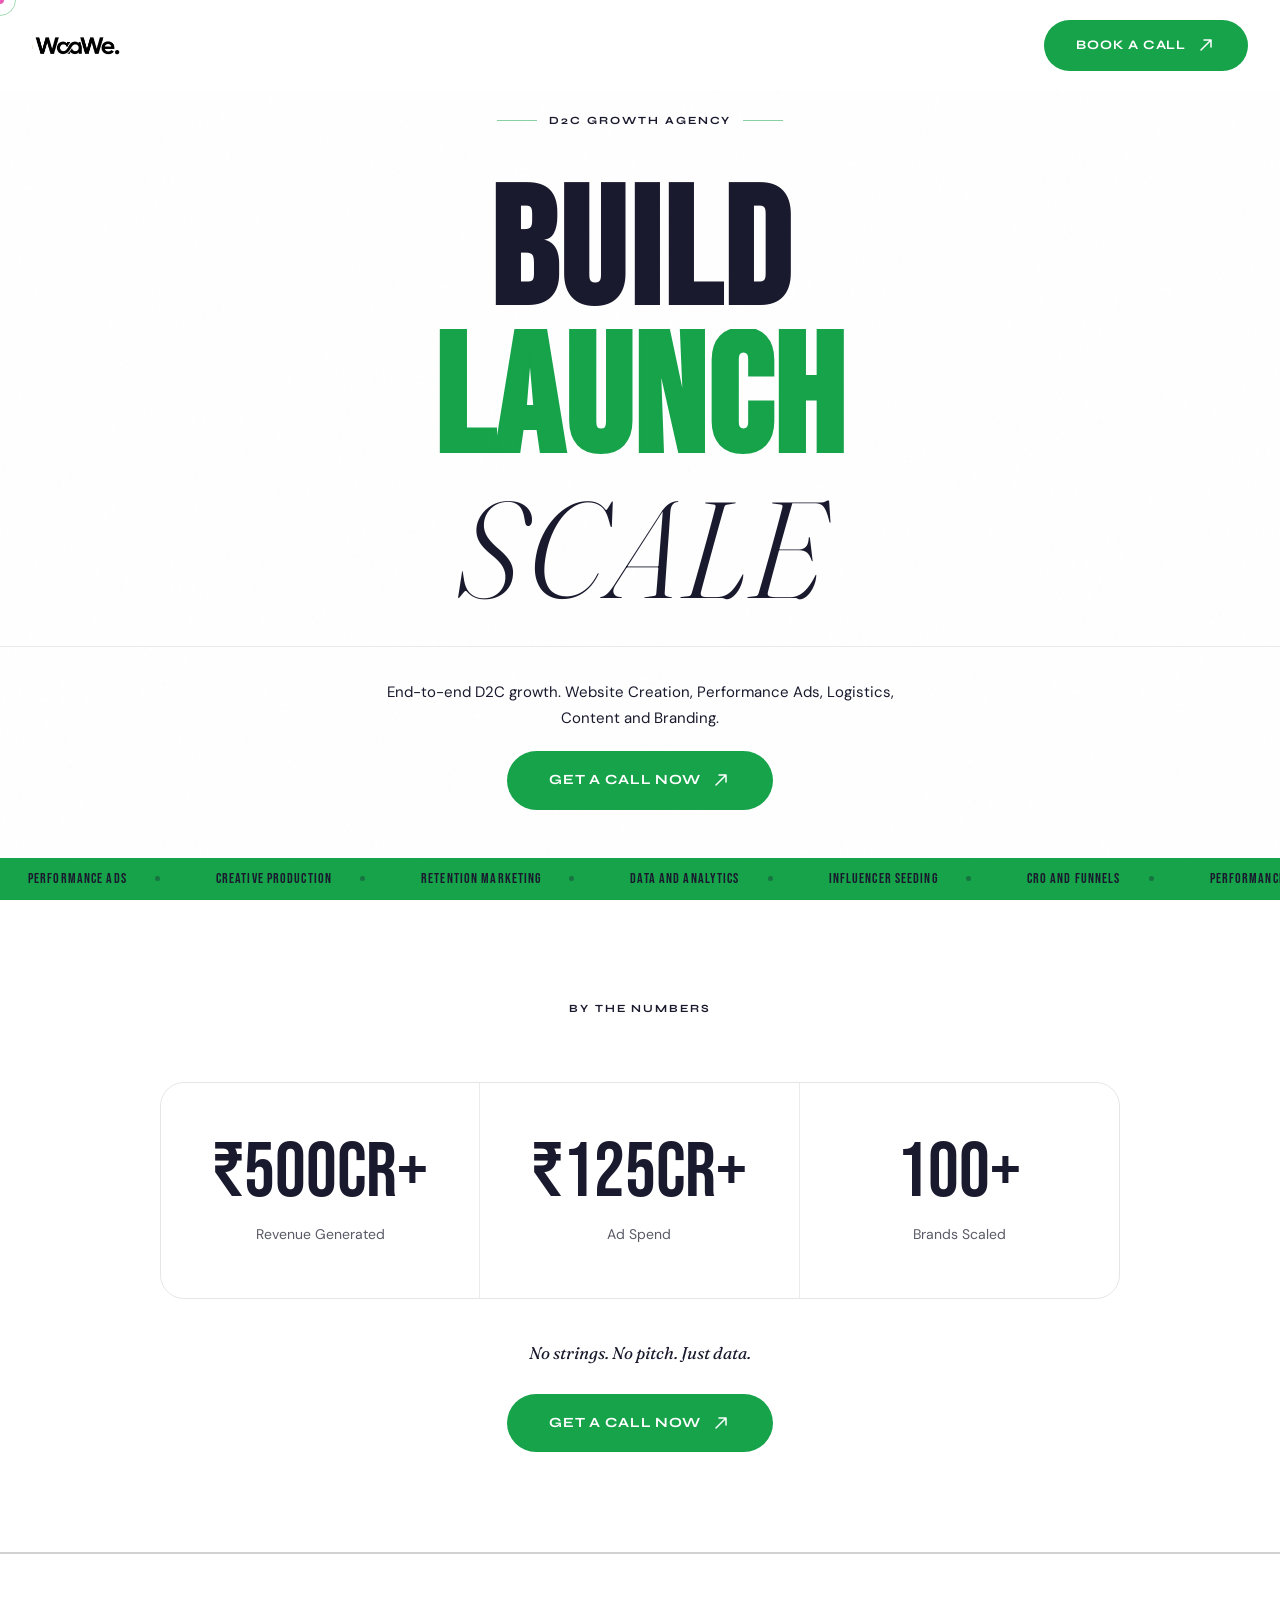
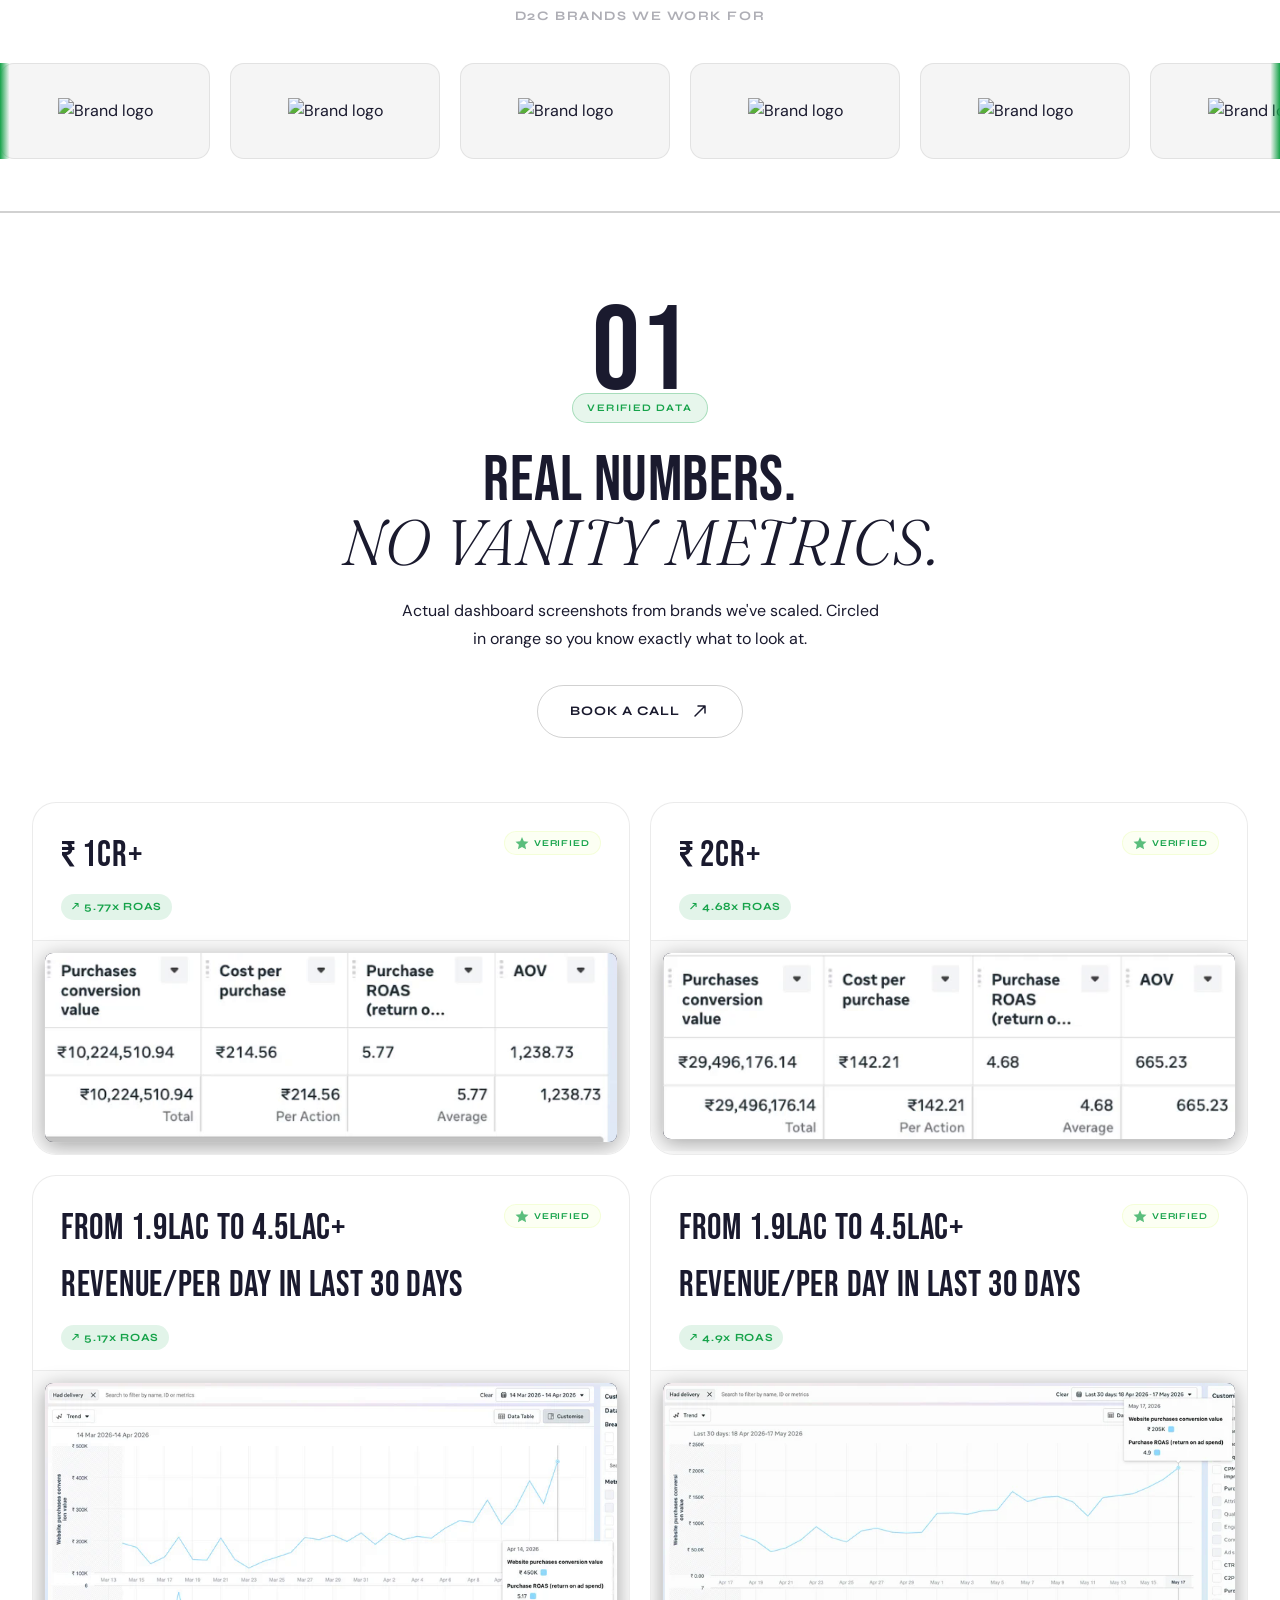
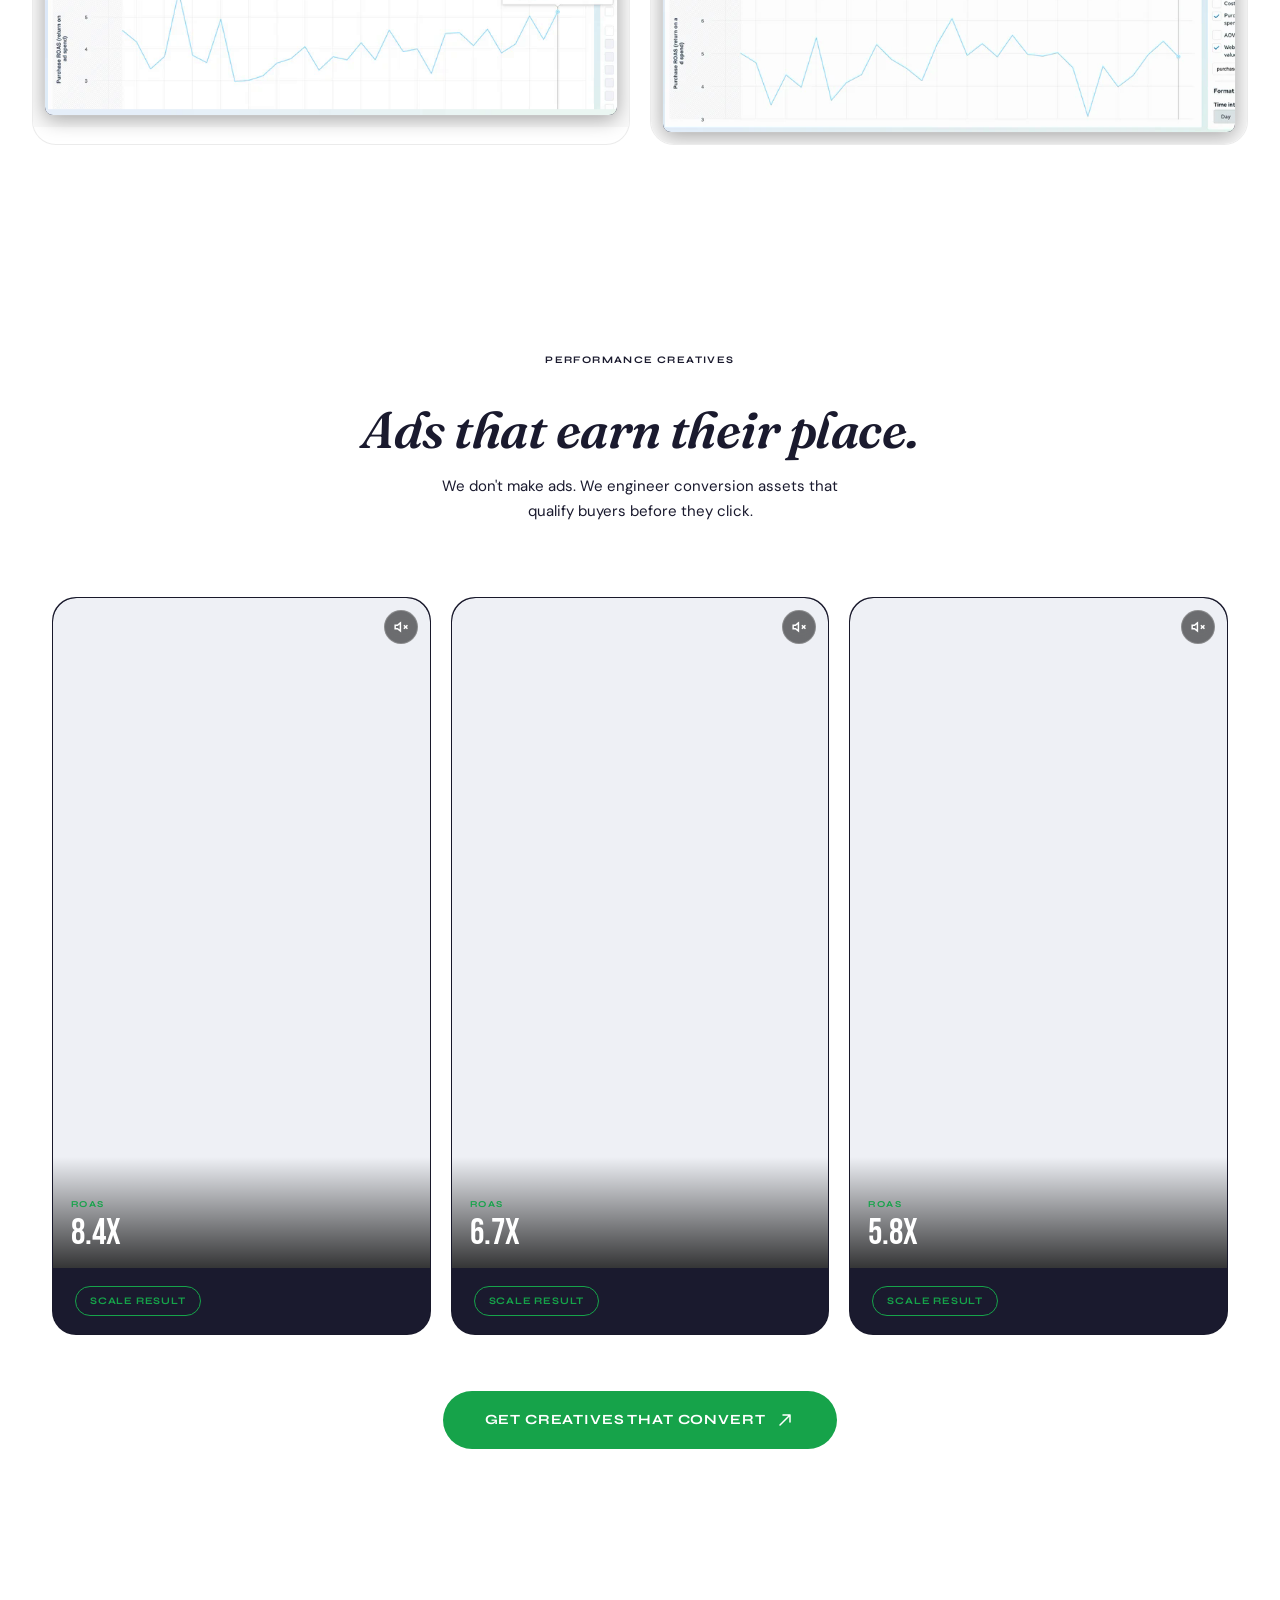
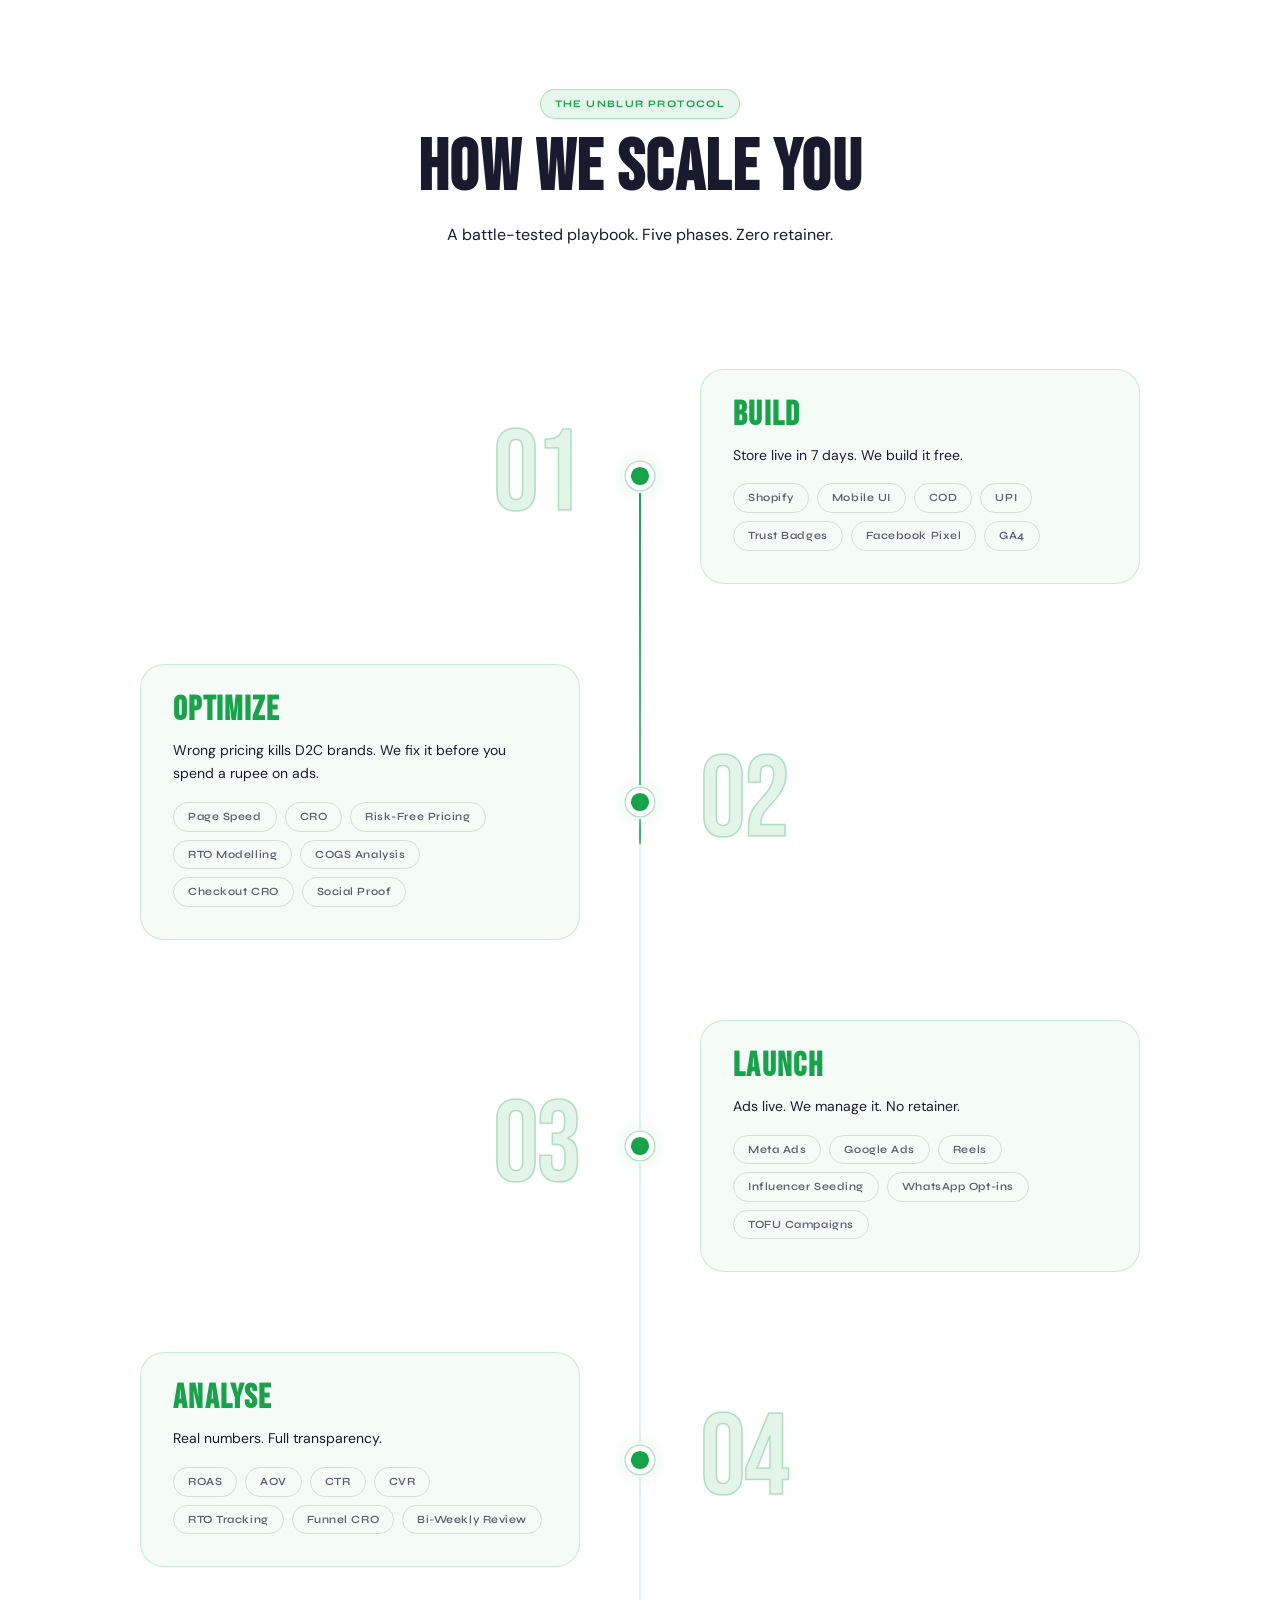
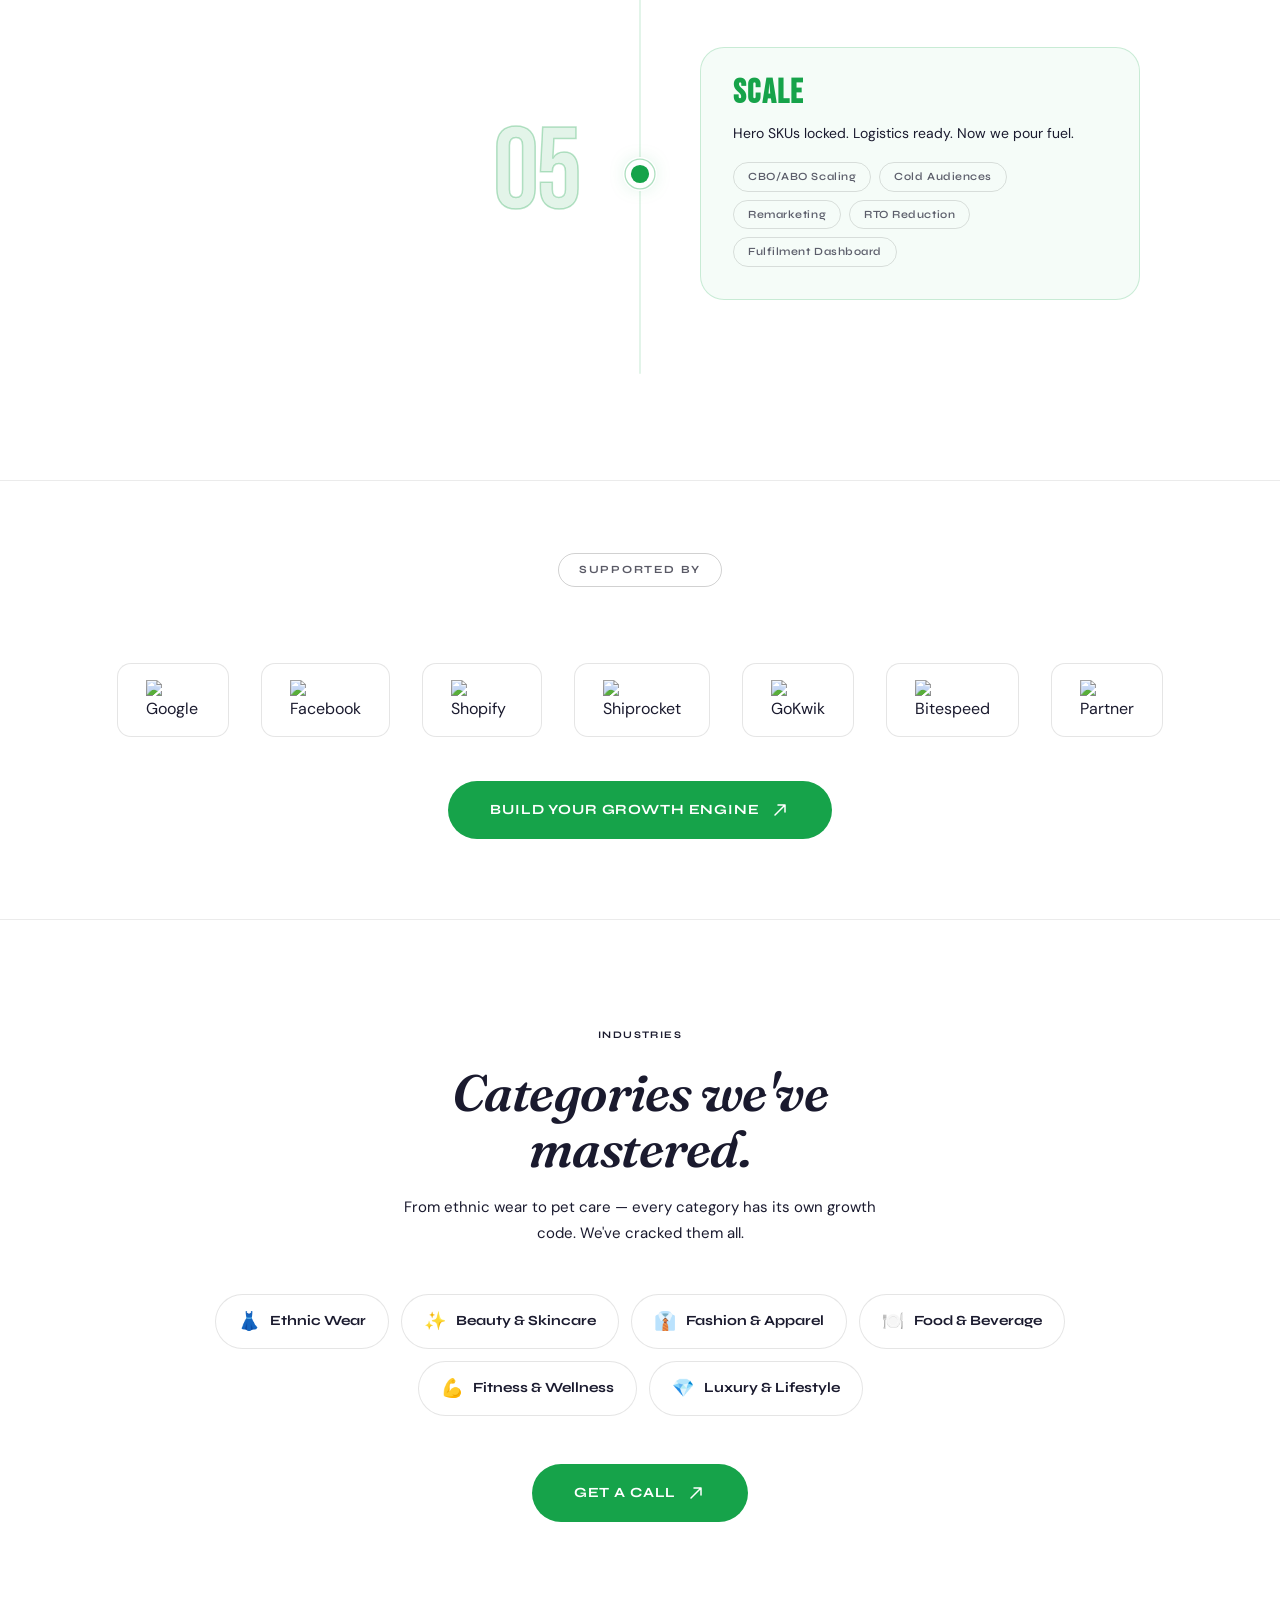
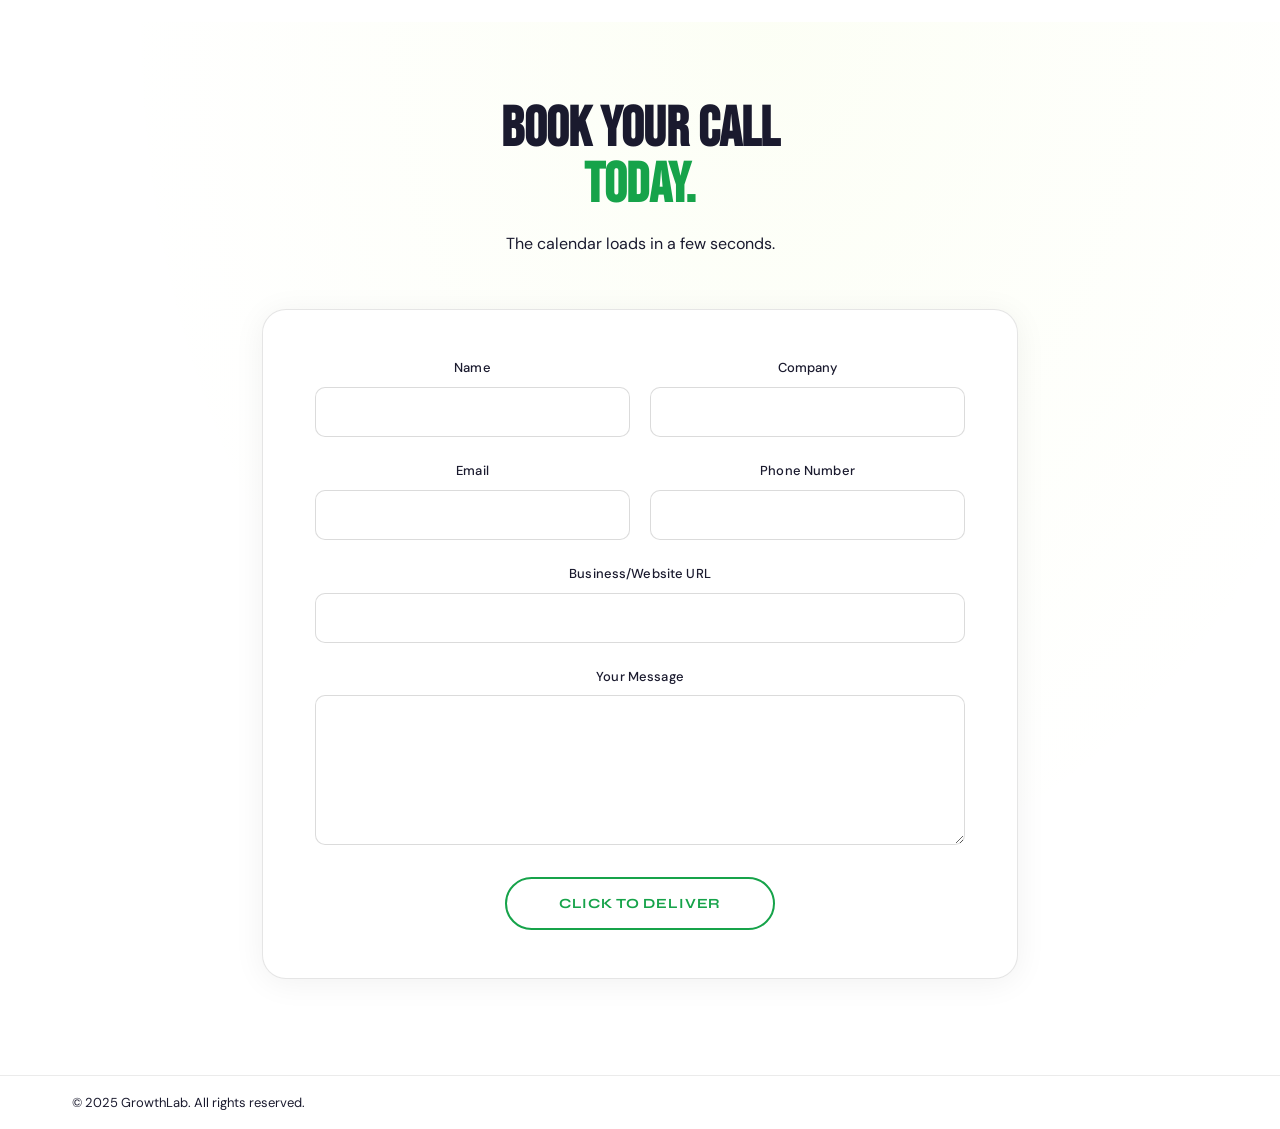
==== commit 91b5e270: "Add files via upload" ====
--- a/index.html
+++ b/index.html
@@ -1,4 +1,4 @@
-<!DOCTYPE html><html lang="en"><head><meta charset="utf-8"><meta name="viewport" content="width=device-width, initial-scale=1"><title>D2C Growth Agency | Build, Launch &amp; Scale Your Brand</title><meta name="description" content="End-to-end D2C growth: website creation, performance ads, logistics, content and branding. 100+ brands scaled, ₹500Cr+ revenue generated."><meta name="theme-color" content="#ffffff"><meta property="og:type" content="website"><meta property="og:title" content="D2C Growth Agency | Build, Launch &amp; Scale Your Brand"><meta property="og:description" content="End-to-end D2C growth: website creation, performance ads, logistics, content and branding. 100+ brands scaled, ₹500Cr+ revenue generated."><meta property="og:locale" content="en_IN"><meta name="twitter:card" content="summary"><!--seo--><link rel="icon" href="assets/img/logo.png"><link rel="preconnect" href="https://fonts.googleapis.com"><link rel="preconnect" href="https://fonts.gstatic.com" crossorigin><link rel="preconnect" href="https://cdn.shopify.com" crossorigin><link rel="stylesheet" href="https://fonts.googleapis.com/css2?family=Bebas+Neue&amp;family=Syne:wght@400;600;700;800&amp;family=DM+Sans:wght@300;400;500&amp;family=Fraunces:ital,wght@1,300;1,600&amp;display=swap" media="print" onload="this.media='all'"><noscript><link rel="stylesheet" href="https://fonts.googleapis.com/css2?family=Bebas+Neue&amp;family=Syne:wght@400;600;700;800&amp;family=DM+Sans:wght@300;400;500&amp;family=Fraunces:ital,wght@1,300;1,600&amp;display=swap"></noscript><link rel="stylesheet" href="assets/css/styles.css?v=7d43fe71"><noscript><style>.sr{opacity:1!important;transform:none!important}</style></noscript></head><body><a class="skip-link" href="#main-content">Skip to content</a><div class="cursor" id="cursor"></div><div class="cursor-follower" id="cursorFollower"></div><header class="site-header" id="site-header"><a href="./" class="nav-logo"> <img src="assets/img/logo.png" alt="GROWTHLAB" class="nav-logo-img" > </a><nav class="nav-links" id="navLinks"></nav><div class="nav-right"><a href="#booking" class="btn btn-lime"> Book a Call <span class="arrow-icon"> <svg width="14" height="14" viewBox="0 0 14 14" fill="none"><path d="M2 12L12 2M12 2H5M12 2V9" stroke="currentColor" stroke-width="1.5" stroke-linecap="round" stroke-linejoin="round"/></svg> </span> </a> <button class="mobile-menu-toggle" id="mobileMenuToggle" aria-label="Toggle menu" aria-expanded="false"> <span class="hamburger-line"></span> <span class="hamburger-line"></span> <span class="hamburger-line"></span> </button></div></header><div class="mobile-menu" id="mobileMenu"><div class="mobile-menu-inner"><nav class="mobile-nav"></nav><div class="mobile-menu-cta"><a href="#booking" class="btn btn-lime btn-lg" style="width:100%;justify-content:center;"> Book a Call <span class="arrow-icon"> <svg width="14" height="14" viewBox="0 0 14 14" fill="none"><path d="M2 12L12 2M12 2H5M12 2V9" stroke="currentColor" stroke-width="1.5" stroke-linecap="round" stroke-linejoin="round"/></svg> </span> </a></div></div></div><main id="main-content"><section class="hero"><div class="hero-grid"></div><div class="hero-badge-row"><div class="hero-eyebrow">D2C Growth Agency</div></div><div class="hero-headline-block"><h1 class="hero-headline"><span class="line"><span class="line-inner">BUILD</span></span> <span class="line"><span class="line-inner lime-stroke">LAUNCH</span></span> <span class="line"><span class="line-inner"><span class="italic-word">SCALE</span></span></span></h1></div><div class="hero-bottom"><p class="hero-sub">End-to-end D2C growth. Website Creation, Performance Ads, Logistics, Content and Branding.</p><div class="hero-cta-group"><a href="#booking" class="btn btn-lime btn-lg"> Get a Call Now <span class="arrow-icon"> <svg width="14" height="14" viewBox="0 0 14 14" fill="none"><path d="M2 12L12 2M12 2H5M12 2V9" stroke="currentColor" stroke-width="1.5" stroke-linecap="round" stroke-linejoin="round"/></svg> </span> </a></div></div><div class="hero-ticker"><div class="ticker-track"><span class="ticker-item">Performance Ads<span class="ticker-dot"></span></span> <span class="ticker-item">Creative Production<span class="ticker-dot"></span></span> <span class="ticker-item">Retention Marketing<span class="ticker-dot"></span></span> <span class="ticker-item">Data and Analytics<span class="ticker-dot"></span></span> <span class="ticker-item">Influencer Seeding<span class="ticker-dot"></span></span> <span class="ticker-item">CRO and Funnels<span class="ticker-dot"></span></span> <span class="ticker-item" aria-hidden="true">Performance Ads<span class="ticker-dot"></span></span> <span class="ticker-item" aria-hidden="true">Creative Production<span class="ticker-dot"></span></span> <span class="ticker-item" aria-hidden="true">Retention Marketing<span class="ticker-dot"></span></span> <span class="ticker-item" aria-hidden="true">Data and Analytics<span class="ticker-dot"></span></span> <span class="ticker-item" aria-hidden="true">Influencer Seeding<span class="ticker-dot"></span></span> <span class="ticker-item" aria-hidden="true">CRO and Funnels<span class="ticker-dot"></span></span></div></div></section><section class="numbers-section"><div class="numbers-inner"><div class="numbers-label sr">By the Numbers</div><div class="numbers-row"><div class="number-cell sr sr-delay-1" ><div class="number-val" data-target="₹500CR+">₹500CR+</div><div class="number-desc">Revenue Generated</div></div><div class="number-cell sr sr-delay-2" ><div class="number-val" data-target="₹125CR+">₹125CR+</div><div class="number-desc">Ad Spend</div></div><div class="number-cell sr sr-delay-3" ><div class="number-val" data-target="100+">100+</div><div class="number-desc">Brands Scaled</div></div></div><p class="numbers-subtext sr">No strings. No pitch. Just data.</p><div class="numbers-cta-center sr"><a href="#booking" class="btn btn-lime btn-lg"> Get a Call Now <span class="arrow-icon"> <svg width="14" height="14" viewBox="0 0 14 14" fill="none"><path d="M2 12L12 2M12 2H5M12 2V9" stroke="currentColor" stroke-width="1.5" stroke-linecap="round" stroke-linejoin="round"/></svg> </span> </a></div></div></section><section class="logos-section logos-section--green logos-section--single"><div class="logos-header-row"><span class="logos-title-text sr" style="color:rgba(0,0,0,0.6);">D2C brands we work for</span></div><div class="logos-track-wrap logos-track-wrap--green logos-track-wrap--fade"><div class="logos-track logos-track--ltr"><div class="logo-chip logo-chip--green"><img src="https://cdn.shopify.com/s/files/1/0968/5817/7903/files/agl2_1.png?v=1777982544" alt="Brand logo" loading="lazy"></div><div class="logo-chip logo-chip--green"><img src="https://cdn.shopify.com/s/files/1/0968/5817/7903/files/agl4_1.png?v=1777982544" alt="Brand logo" loading="lazy"></div><div class="logo-chip logo-chip--green"><img src="https://cdn.shopify.com/s/files/1/0968/5817/7903/files/agl3_1.png?v=1777982545" alt="Brand logo" loading="lazy"></div><div class="logo-chip logo-chip--green"><img src="https://cdn.shopify.com/s/files/1/0968/5817/7903/files/agl10_1.png?v=1777982544" alt="Brand logo" loading="lazy"></div><div class="logo-chip logo-chip--green"><img src="https://cdn.shopify.com/s/files/1/0968/5817/7903/files/agl9_1.png?v=1777982545" alt="Brand logo" loading="lazy"></div><div class="logo-chip logo-chip--green"><img src="https://cdn.shopify.com/s/files/1/0968/5817/7903/files/agl7_1.png?v=1777982545" alt="Brand logo" loading="lazy"></div><div class="logo-chip logo-chip--green"><img src="https://cdn.shopify.com/s/files/1/0968/5817/7903/files/agl8_1.png?v=1777982545" alt="Brand logo" loading="lazy"></div><div class="logo-chip logo-chip--green"><img src="https://cdn.shopify.com/s/files/1/0968/5817/7903/files/agl1_1.png?v=1777982560" alt="Brand logo" loading="lazy"></div><div class="logo-chip logo-chip--green"><img src="https://cdn.shopify.com/s/files/1/0968/5817/7903/files/agl6_1.png?v=1777982545" alt="Brand logo" loading="lazy"></div><div class="logo-chip logo-chip--green"><img src="https://cdn.shopify.com/s/files/1/0968/5817/7903/files/agl5_1.png?v=1777982545" alt="Brand logo" loading="lazy"></div><div class="logo-chip logo-chip--green"><img src="https://cdn.shopify.com/s/files/1/0968/5817/7903/files/agl11_1.png?v=1777982545" alt="Brand logo" loading="lazy"></div><div class="logo-chip logo-chip--green" aria-hidden="true"><img src="https://cdn.shopify.com/s/files/1/0968/5817/7903/files/agl2_1.png?v=1777982544" alt="" loading="lazy"></div><div class="logo-chip logo-chip--green" aria-hidden="true"><img src="https://cdn.shopify.com/s/files/1/0968/5817/7903/files/agl4_1.png?v=1777982544" alt="" loading="lazy"></div><div class="logo-chip logo-chip--green" aria-hidden="true"><img src="https://cdn.shopify.com/s/files/1/0968/5817/7903/files/agl3_1.png?v=1777982545" alt="" loading="lazy"></div><div class="logo-chip logo-chip--green" aria-hidden="true"><img src="https://cdn.shopify.com/s/files/1/0968/5817/7903/files/agl10_1.png?v=1777982544" alt="" loading="lazy"></div><div class="logo-chip logo-chip--green" aria-hidden="true"><img src="https://cdn.shopify.com/s/files/1/0968/5817/7903/files/agl9_1.png?v=1777982545" alt="" loading="lazy"></div><div class="logo-chip logo-chip--green" aria-hidden="true"><img src="https://cdn.shopify.com/s/files/1/0968/5817/7903/files/agl7_1.png?v=1777982545" alt="" loading="lazy"></div><div class="logo-chip logo-chip--green" aria-hidden="true"><img src="https://cdn.shopify.com/s/files/1/0968/5817/7903/files/agl8_1.png?v=1777982545" alt="" loading="lazy"></div><div class="logo-chip logo-chip--green" aria-hidden="true"><img src="https://cdn.shopify.com/s/files/1/0968/5817/7903/files/agl1_1.png?v=1777982560" alt="" loading="lazy"></div><div class="logo-chip logo-chip--green" aria-hidden="true"><img src="https://cdn.shopify.com/s/files/1/0968/5817/7903/files/agl6_1.png?v=1777982545" alt="" loading="lazy"></div><div class="logo-chip logo-chip--green" aria-hidden="true"><img src="https://cdn.shopify.com/s/files/1/0968/5817/7903/files/agl5_1.png?v=1777982545" alt="" loading="lazy"></div><div class="logo-chip logo-chip--green" aria-hidden="true"><img src="https://cdn.shopify.com/s/files/1/0968/5817/7903/files/agl11_1.png?v=1777982545" alt="" loading="lazy"></div><div class="logo-chip logo-chip--green" aria-hidden="true"><img src="https://cdn.shopify.com/s/files/1/0968/5817/7903/files/agl2_1.png?v=1777982544" alt="" loading="lazy"></div><div class="logo-chip logo-chip--green" aria-hidden="true"><img src="https://cdn.shopify.com/s/files/1/0968/5817/7903/files/agl4_1.png?v=1777982544" alt="" loading="lazy"></div><div class="logo-chip logo-chip--green" aria-hidden="true"><img src="https://cdn.shopify.com/s/files/1/0968/5817/7903/files/agl3_1.png?v=1777982545" alt="" loading="lazy"></div><div class="logo-chip logo-chip--green" aria-hidden="true"><img src="https://cdn.shopify.com/s/files/1/0968/5817/7903/files/agl10_1.png?v=1777982544" alt="" loading="lazy"></div><div class="logo-chip logo-chip--green" aria-hidden="true"><img src="https://cdn.shopify.com/s/files/1/0968/5817/7903/files/agl9_1.png?v=1777982545" alt="" loading="lazy"></div><div class="logo-chip logo-chip--green" aria-hidden="true"><img src="https://cdn.shopify.com/s/files/1/0968/5817/7903/files/agl7_1.png?v=1777982545" alt="" loading="lazy"></div><div class="logo-chip logo-chip--green" aria-hidden="true"><img src="https://cdn.shopify.com/s/files/1/0968/5817/7903/files/agl8_1.png?v=1777982545" alt="" loading="lazy"></div><div class="logo-chip logo-chip--green" aria-hidden="true"><img src="https://cdn.shopify.com/s/files/1/0968/5817/7903/files/agl1_1.png?v=1777982560" alt="" loading="lazy"></div><div class="logo-chip logo-chip--green" aria-hidden="true"><img src="https://cdn.shopify.com/s/files/1/0968/5817/7903/files/agl6_1.png?v=1777982545" alt="" loading="lazy"></div><div class="logo-chip logo-chip--green" aria-hidden="true"><img src="https://cdn.shopify.com/s/files/1/0968/5817/7903/files/agl5_1.png?v=1777982545" alt="" loading="lazy"></div><div class="logo-chip logo-chip--green" aria-hidden="true"><img src="https://cdn.shopify.com/s/files/1/0968/5817/7903/files/agl11_1.png?v=1777982545" alt="" loading="lazy"></div></div></div></section><section class="results-section"><div class="results-header"><div class="results-header-left sr"><div class="section-num" aria-hidden="true">01</div><div><span class="tag tag-lime" style="margin-bottom:16px;">Verified Data</span><div class="display-md" style="color:var(--white);margin-top:12px;">Real Numbers.</div><div class="display-md italic-accent" style="color:var(--lime);">No vanity metrics.</div></div></div><div class="results-header-right sr sr-delay-2"><p>Actual dashboard screenshots from brands we've scaled. Circled in orange so you know exactly what to look at.</p><a href="#booking" class="btn btn-outline" style="margin-top:32px;"> Book a Call <span class="arrow-icon"><svg width="14" height="14" viewBox="0 0 14 14" fill="none"><path d="M2 12L12 2M12 2H5M12 2V9" stroke="currentColor" stroke-width="1.5" stroke-linecap="round" stroke-linejoin="round"/></svg></span> </a></div></div><div class="results-cards"><div class="result-card sr sr-delay-1" ><div class="result-card-header"><div class="result-card-meta"><div class="result-revenue">₹ 1Cr+</div><div class="result-tags"><span class="rtag rtag-lime">↗ 5.77x ROAS</span> <span class="rtag rtag-white">AOV ₹1,238</span></div></div><div class="result-verified-badge"><svg width="14" height="14" viewBox="0 0 14 14" fill="none"><path d="M7 1L8.8 5.2L13.5 5.7L10.1 8.7L11.1 13.3L7 10.9L2.9 13.3L3.9 8.7L0.5 5.7L5.2 5.2L7 1Z" fill="var(--lime)" opacity="0.7"/></svg> <span>Verified</span></div></div><div class="result-card-body"><div class="result-screenshot-wrap"><img src="assets/img/results/result-1.png" alt="Dashboard screenshot — ₹ 1Cr+" loading="lazy" ></div></div></div><div class="result-card sr sr-delay-2" ><div class="result-card-header"><div class="result-card-meta"><div class="result-revenue">₹ 2Cr+</div><div class="result-tags"><span class="rtag rtag-lime">↗ 4.68x ROAS</span> <span class="rtag rtag-white">AOV ₹665</span></div></div><div class="result-verified-badge"><svg width="14" height="14" viewBox="0 0 14 14" fill="none"><path d="M7 1L8.8 5.2L13.5 5.7L10.1 8.7L11.1 13.3L7 10.9L2.9 13.3L3.9 8.7L0.5 5.7L5.2 5.2L7 1Z" fill="var(--lime)" opacity="0.7"/></svg> <span>Verified</span></div></div><div class="result-card-body"><div class="result-screenshot-wrap"><img src="assets/img/results/result-2.png" alt="Dashboard screenshot — ₹ 2Cr+" loading="lazy" ></div></div></div><div class="result-card sr sr-delay-3" ><div class="result-card-header"><div class="result-card-meta"><div class="result-revenue is-long">From 1.9Lac to 4.5Lac+ Revenue/Per Day in last 30 Days</div><div class="result-tags"><span class="rtag rtag-lime">↗ 5.17x ROAS</span> <span class="rtag rtag-white">AOV 1484</span></div></div><div class="result-verified-badge"><svg width="14" height="14" viewBox="0 0 14 14" fill="none"><path d="M7 1L8.8 5.2L13.5 5.7L10.1 8.7L11.1 13.3L7 10.9L2.9 13.3L3.9 8.7L0.5 5.7L5.2 5.2L7 1Z" fill="var(--lime)" opacity="0.7"/></svg> <span>Verified</span></div></div><div class="result-card-body"><div class="result-screenshot-wrap"><img src="assets/img/results/result-3.png" alt="Dashboard screenshot — From 1.9Lac to 4.5Lac+ Revenue/Per Day in last 30 Days" loading="lazy" ></div></div></div><div class="result-card sr sr-delay-4" ><div class="result-card-header"><div class="result-card-meta"><div class="result-revenue is-long">From 1.9Lac to 4.5Lac+ Revenue/Per Day in last 30 Days</div><div class="result-tags"><span class="rtag rtag-lime">↗ 4.9x ROAS</span> <span class="rtag rtag-white">AOV ₹665</span></div></div><div class="result-verified-badge"><svg width="14" height="14" viewBox="0 0 14 14" fill="none"><path d="M7 1L8.8 5.2L13.5 5.7L10.1 8.7L11.1 13.3L7 10.9L2.9 13.3L3.9 8.7L0.5 5.7L5.2 5.2L7 1Z" fill="var(--lime)" opacity="0.7"/></svg> <span>Verified</span></div></div><div class="result-card-body"><div class="result-screenshot-wrap"><img src="assets/img/results/result-4.png" alt="Dashboard screenshot — From 1.9Lac to 4.5Lac+ Revenue/Per Day in last 30 Days" loading="lazy" ></div></div></div></div></section><section class="creatives-section"><div class="creatives-header"><div class="creatives-header-center sr"><span class="tag tag-dark" style="margin-bottom:16px;">Performance Creatives</span><div class="heading-fraunces text-ink" style="max-width:600px;margin:12px auto 0;">Ads that earn their place.</div><p style="font-size:15px;color:var(--muted);max-width:440px;margin:16px auto 0;line-height:1.7;">We don't make ads. We engineer conversion assets that qualify buyers before they click.</p></div></div><div class="creatives-grid"><div class="creative-card sr sr-delay-1" ><div class="creative-thumb creative-thumb--video"><video class="creative-video" id="vid-1" muted loop playsinline preload="metadata"> <source src="assets/video/ad-1.mp4" type="video/mp4"> </video> <button class="creative-sound-toggle" id="snd-1" aria-label="Toggle sound" data-vid="vid-1"> <svg class="icon-muted" width="14" height="14" viewBox="0 0 24 24" fill="none" stroke="currentColor" stroke-width="2.5"><path d="M11 5L6 9H2v6h4l5 4V5z"/><line x1="23" y1="9" x2="17" y2="15"/><line x1="17" y1="9" x2="23" y2="15"/></svg> <svg class="icon-unmuted" width="14" height="14" viewBox="0 0 24 24" fill="none" stroke="currentColor" stroke-width="2.5"><path d="M11 5L6 9H2v6h4l5 4V5z"/><path d="M19.07 4.93a10 10 0 0 1 0 14.14M15.54 8.46a5 5 0 0 1 0 7.07"/></svg> </button><div class="creative-video-overlay"><div class="creative-metric-type">ROAS</div><div class="creative-metric-num">8.4X</div></div></div><div class="creative-foot"><span class="creative-impact-pill">Scale Result</span></div></div><div class="creative-card sr sr-delay-2" ><div class="creative-thumb creative-thumb--video"><video class="creative-video" id="vid-2" muted loop playsinline preload="metadata"> <source src="assets/video/ad-2.mp4" type="video/mp4"> </video> <button class="creative-sound-toggle" id="snd-2" aria-label="Toggle sound" data-vid="vid-2"> <svg class="icon-muted" width="14" height="14" viewBox="0 0 24 24" fill="none" stroke="currentColor" stroke-width="2.5"><path d="M11 5L6 9H2v6h4l5 4V5z"/><line x1="23" y1="9" x2="17" y2="15"/><line x1="17" y1="9" x2="23" y2="15"/></svg> <svg class="icon-unmuted" width="14" height="14" viewBox="0 0 24 24" fill="none" stroke="currentColor" stroke-width="2.5"><path d="M11 5L6 9H2v6h4l5 4V5z"/><path d="M19.07 4.93a10 10 0 0 1 0 14.14M15.54 8.46a5 5 0 0 1 0 7.07"/></svg> </button><div class="creative-video-overlay"><div class="creative-metric-type">ROAS</div><div class="creative-metric-num">6.7X</div></div></div><div class="creative-foot"><span class="creative-impact-pill">Scale Result</span></div></div><div class="creative-card sr sr-delay-3" ><div class="creative-thumb creative-thumb--video"><video class="creative-video" id="vid-3" muted loop playsinline preload="metadata"> <source src="assets/video/ad-3.mp4" type="video/mp4"> </video> <button class="creative-sound-toggle" id="snd-3" aria-label="Toggle sound" data-vid="vid-3"> <svg class="icon-muted" width="14" height="14" viewBox="0 0 24 24" fill="none" stroke="currentColor" stroke-width="2.5"><path d="M11 5L6 9H2v6h4l5 4V5z"/><line x1="23" y1="9" x2="17" y2="15"/><line x1="17" y1="9" x2="23" y2="15"/></svg> <svg class="icon-unmuted" width="14" height="14" viewBox="0 0 24 24" fill="none" stroke="currentColor" stroke-width="2.5"><path d="M11 5L6 9H2v6h4l5 4V5z"/><path d="M19.07 4.93a10 10 0 0 1 0 14.14M15.54 8.46a5 5 0 0 1 0 7.07"/></svg> </button><div class="creative-video-overlay"><div class="creative-metric-type">ROAS</div><div class="creative-metric-num">5.8X</div></div></div><div class="creative-foot"><span class="creative-impact-pill">Scale Result</span></div></div></div><div class="creatives-cta-center sr"><a href="#booking" class="btn btn-lime btn-lg"> Get Creatives That Convert <span class="arrow-icon"><svg width="14" height="14" viewBox="0 0 14 14" fill="none"><path d="M2 12L12 2M12 2H5M12 2V9" stroke="currentColor" stroke-width="1.5" stroke-linecap="round" stroke-linejoin="round"/></svg></span> </a></div></section><section class="unblur-timeline-section"><div class="ubt-inner"><div class="ubt-header sr"><span class="tag tag-lime">The UNBLUR Protocol</span><h2 class="ubt-heading">How We Scale You</h2><p class="ubt-sub">A battle-tested playbook. Five phases. Zero retainer.</p></div><div class="ubt-timeline" id="ubt-timeline"><div class="ubt-line-track"><div class="ubt-line-fill" id="ubt-line-fill"><div class="ubt-line-glow"></div></div></div><div class="ubt-step ubt-step--left" data-step="1" ><div class="ubt-side ubt-side--a"><div class="ubt-step-num">01</div></div><div class="ubt-dot-col"><div class="ubt-dot-wrap"><div class="ubt-dot"><div class="ubt-dot-ring"></div></div></div></div><div class="ubt-side ubt-side--b"><div class="ubt-step-content"><h3 class="ubt-step-title">Build</h3><p class="ubt-step-desc">Store live in 7 days. We build it free.</p><div class="ubt-chips"><span class="ubt-chip">Shopify</span> <span class="ubt-chip">Mobile UI</span> <span class="ubt-chip">COD</span> <span class="ubt-chip">UPI</span> <span class="ubt-chip">Trust Badges</span> <span class="ubt-chip">Facebook Pixel</span> <span class="ubt-chip">GA4</span></div></div></div></div><div class="ubt-step ubt-step--right" data-step="2" ><div class="ubt-side ubt-side--a"><div class="ubt-step-content"><h3 class="ubt-step-title">Optimize</h3><p class="ubt-step-desc">Wrong pricing kills D2C brands. We fix it before you spend a rupee on ads.</p><div class="ubt-chips"><span class="ubt-chip">Page Speed</span> <span class="ubt-chip">CRO</span> <span class="ubt-chip">Risk-Free Pricing</span> <span class="ubt-chip">RTO Modelling</span> <span class="ubt-chip">COGS Analysis</span> <span class="ubt-chip">Checkout CRO</span> <span class="ubt-chip">Social Proof</span></div></div></div><div class="ubt-dot-col"><div class="ubt-dot-wrap"><div class="ubt-dot"><div class="ubt-dot-ring"></div></div></div></div><div class="ubt-side ubt-side--b"><div class="ubt-step-num">02</div></div></div><div class="ubt-step ubt-step--left" data-step="3" ><div class="ubt-side ubt-side--a"><div class="ubt-step-num">03</div></div><div class="ubt-dot-col"><div class="ubt-dot-wrap"><div class="ubt-dot"><div class="ubt-dot-ring"></div></div></div></div><div class="ubt-side ubt-side--b"><div class="ubt-step-content"><h3 class="ubt-step-title">Launch</h3><p class="ubt-step-desc">Ads live. We manage it. No retainer.</p><div class="ubt-chips"><span class="ubt-chip">Meta Ads</span> <span class="ubt-chip">Google Ads</span> <span class="ubt-chip">Reels</span> <span class="ubt-chip">Influencer Seeding</span> <span class="ubt-chip">WhatsApp Opt-ins</span> <span class="ubt-chip">TOFU Campaigns</span></div></div></div></div><div class="ubt-step ubt-step--right" data-step="4" ><div class="ubt-side ubt-side--a"><div class="ubt-step-content"><h3 class="ubt-step-title">Analyse</h3><p class="ubt-step-desc">Real numbers. Full transparency.</p><div class="ubt-chips"><span class="ubt-chip">ROAS</span> <span class="ubt-chip">AOV</span> <span class="ubt-chip">CTR</span> <span class="ubt-chip">CVR</span> <span class="ubt-chip">RTO Tracking</span> <span class="ubt-chip">Funnel CRO</span> <span class="ubt-chip">Bi-Weekly Review</span></div></div></div><div class="ubt-dot-col"><div class="ubt-dot-wrap"><div class="ubt-dot"><div class="ubt-dot-ring"></div></div></div></div><div class="ubt-side ubt-side--b"><div class="ubt-step-num">04</div></div></div><div class="ubt-step ubt-step--left" data-step="5" ><div class="ubt-side ubt-side--a"><div class="ubt-step-num">05</div></div><div class="ubt-dot-col"><div class="ubt-dot-wrap"><div class="ubt-dot"><div class="ubt-dot-ring"></div></div></div></div><div class="ubt-side ubt-side--b"><div class="ubt-step-content"><h3 class="ubt-step-title">Scale</h3><p class="ubt-step-desc">Hero SKUs locked. Logistics ready. Now we pour fuel.</p><div class="ubt-chips"><span class="ubt-chip">CBO/ABO Scaling</span> <span class="ubt-chip">Cold Audiences</span> <span class="ubt-chip">Remarketing</span> <span class="ubt-chip">RTO Reduction</span> <span class="ubt-chip">Fulfilment Dashboard</span></div></div></div></div></div></div></section><section class="partners-section"><div class="partners-inner"><div class="partners-eyebrow sr"><span class="partners-label">Supported By</span></div><div class="partners-logos sr sr-delay-2"><div class="partner-logo-wrap"><img src="https://cdn.shopify.com/s/files/1/0968/5817/7903/files/partner-1.png?v=1779012263" alt="Google Partner" loading="lazy" ></div><div class="partner-logo-wrap"><img src="https://cdn.shopify.com/s/files/1/0968/5817/7903/files/partner-3.png?v=1779012263" alt="Facebook Business Partner" loading="lazy" ></div><div class="partner-logo-wrap"><img src="https://cdn.shopify.com/s/files/1/0968/5817/7903/files/partner-2.png?v=1779012263" alt="Shopify Partners" loading="lazy" ></div><div class="partner-logo-wrap"><img src="https://cdn.shopify.com/s/files/1/0968/5817/7903/files/partner-4.png?v=1779012264" alt="Shiprocket" loading="lazy" ></div><div class="partner-logo-wrap"><img src="https://cdn.shopify.com/s/files/1/0968/5817/7903/files/partner-gokwik-new-DabRQpVL.png?v=1779012264" alt="GoKwik" loading="lazy" ></div><div class="partner-logo-wrap"><img src="https://cdn.shopify.com/s/files/1/0968/5817/7903/files/partner_5.webp?v=1779012272" alt="Bitespeed" loading="lazy" ></div><div class="partner-logo-wrap"><img src="https://cdn.shopify.com/s/files/1/0968/5817/7903/files/partner_6.png?v=1779012828" alt="Partner" loading="lazy" ></div></div><div class="partners-cta sr sr-delay-3"><a href="#booking" class="btn btn-lime btn-lg"> Build Your Growth Engine <span class="arrow-icon"><svg width="14" height="14" viewBox="0 0 14 14" fill="none"><path d="M2 12L12 2M12 2H5M12 2V9" stroke="currentColor" stroke-width="1.5" stroke-linecap="round" stroke-linejoin="round"/></svg></span> </a></div></div></section><section class="industries-section"><div class="industries-inner"><div class="industries-header sr"><span class="tag tag-dark">Industries</span><div class="heading-fraunces text-ink" style="margin-top:16px;">Categories we've mastered.</div><p class="industries-body">From ethnic wear to pet care — every category has its own growth code. We've cracked them all.</p></div><div class="industry-tags-cloud sr sr-delay-2"><span class="industry-tag" > <span class="tag-emoji">👗</span> Ethnic Wear </span> <span class="industry-tag" > <span class="tag-emoji">✨</span> Beauty &amp; Skincare </span> <span class="industry-tag" > <span class="tag-emoji">👔</span> Fashion &amp; Apparel </span> <span class="industry-tag" > <span class="tag-emoji">🍽️</span> Food &amp; Beverage </span> <span class="industry-tag" > <span class="tag-emoji">💪</span> Fitness &amp; Wellness </span> <span class="industry-tag" > <span class="tag-emoji">💎</span> Luxury &amp; Lifestyle </span></div><div class="industries-cta sr sr-delay-3"><a href="#booking" class="btn btn-lime btn-lg"> Get a Call <span class="arrow-icon"><svg width="14" height="14" viewBox="0 0 14 14" fill="none"><path d="M2 12L12 2M12 2H5M12 2V9" stroke="currentColor" stroke-width="1.5" stroke-linecap="round" stroke-linejoin="round"/></svg></span> </a></div></div></section><section class="booking-section" id="booking"><div class="booking-bg"></div><div class="booking-inner"><div class="booking-header sr"><h2 class="booking-headline">Book Your Call<br> <span class="lime-word">Today.</span></h2><p class="booking-sub sr sr-delay-1">The calendar loads in a few seconds.</p></div><div class="git-form-wrap sr sr-delay-2"><form id="gitForm" class="git-form" method="post" data-form><input type="text" name="_gotcha" class="hp" tabindex="-1" autocomplete="off" aria-hidden="true"><div class="git-success" style="display:none"><div class="git-success-icon">&#10003;</div><h3>Message received!</h3><p>We'll review your details and get back to you within 24 hours.</p></div><div class="git-row"><div class="git-field"><label for="git-name">Name</label> <input type="text" id="git-name" name="name" autocomplete="name" required></div><div class="git-field"><label for="git-company">Company</label> <input type="text" id="git-company" name="company" autocomplete="organization"></div></div><div class="git-row"><div class="git-field"><label for="git-email">Email</label> <input type="email" id="git-email" name="email" autocomplete="email" required></div><div class="git-field"><label for="git-phone">Phone Number</label> <input type="tel" id="git-phone" name="phone" autocomplete="tel"></div></div><div class="git-field git-field-full"><label for="git-website">Business/Website URL</label> <input type="text" id="git-website" name="website" autocomplete="url"></div><div class="git-field git-field-full"><label for="git-message">Your Message</label> <textarea id="git-message" name="message" rows="6"></textarea></div><div class="git-submit-row"><button type="submit" class="btn git-btn" id="gitSubmitBtn"> Click to Deliver </button></div></form></div></div></section></main><footer class="site-footer-bar"><div class="footer-bar-inner"><p class="footer-bar-copy">© 2025 GrowthLab. All rights reserved.</p><nav class="footer-bar-links" aria-label="Legal links"></nav></div></footer><script src="assets/js/site-config.js?v=8362dad4" defer></script> <script src="assets/js/main.js?v=8076a0bf" defer></script><script>
+<!DOCTYPE html><html lang="en"><head><meta charset="utf-8"><meta name="viewport" content="width=device-width, initial-scale=1"><title>D2C Growth Agency | Build, Launch &amp; Scale Your Brand</title><meta name="description" content="End-to-end D2C growth: website creation, performance ads, logistics, content and branding. 100+ brands scaled, ₹500Cr+ revenue generated."><meta name="theme-color" content="#ffffff"><meta property="og:type" content="website"><meta property="og:title" content="D2C Growth Agency | Build, Launch &amp; Scale Your Brand"><meta property="og:description" content="End-to-end D2C growth: website creation, performance ads, logistics, content and branding. 100+ brands scaled, ₹500Cr+ revenue generated."><meta property="og:locale" content="en_IN"><meta name="twitter:card" content="summary"><!--seo--><link rel="icon" type="image/png" href="assets/img/logo.png"><link rel="shortcut icon" href="assets/img/logo.png"><link rel="apple-touch-icon" href="assets/img/logo.png"><link rel="preconnect" href="https://fonts.googleapis.com"><link rel="preconnect" href="https://fonts.gstatic.com" crossorigin><link rel="preconnect" href="https://cdn.shopify.com" crossorigin><link rel="stylesheet" href="https://fonts.googleapis.com/css2?family=Bebas+Neue&amp;family=Syne:wght@400;600;700;800&amp;family=DM+Sans:wght@300;400;500&amp;family=Fraunces:ital,wght@1,300;1,600&amp;display=swap" media="print" onload="this.media='all'"><noscript><link rel="stylesheet" href="https://fonts.googleapis.com/css2?family=Bebas+Neue&amp;family=Syne:wght@400;600;700;800&amp;family=DM+Sans:wght@300;400;500&amp;family=Fraunces:ital,wght@1,300;1,600&amp;display=swap"></noscript><link rel="stylesheet" href="assets/css/styles.css?v=7d43fe71"><noscript><style>.sr{opacity:1!important;transform:none!important}</style></noscript></head><body><a class="skip-link" href="#main-content">Skip to content</a><div class="cursor" id="cursor"></div><div class="cursor-follower" id="cursorFollower"></div><header class="site-header" id="site-header"><a href="./" class="nav-logo"> <img src="assets/img/logo.png" alt="GROWTHLAB" class="nav-logo-img" > </a><nav class="nav-links" id="navLinks"></nav><div class="nav-right"><a href="#booking" class="btn btn-lime"> Book a Call <span class="arrow-icon"> <svg width="14" height="14" viewBox="0 0 14 14" fill="none"><path d="M2 12L12 2M12 2H5M12 2V9" stroke="currentColor" stroke-width="1.5" stroke-linecap="round" stroke-linejoin="round"/></svg> </span> </a> <button class="mobile-menu-toggle" id="mobileMenuToggle" aria-label="Toggle menu" aria-expanded="false"> <span class="hamburger-line"></span> <span class="hamburger-line"></span> <span class="hamburger-line"></span> </button></div></header><div class="mobile-menu" id="mobileMenu"><div class="mobile-menu-inner"><nav class="mobile-nav"></nav><div class="mobile-menu-cta"><a href="#booking" class="btn btn-lime btn-lg" style="width:100%;justify-content:center;"> Book a Call <span class="arrow-icon"> <svg width="14" height="14" viewBox="0 0 14 14" fill="none"><path d="M2 12L12 2M12 2H5M12 2V9" stroke="currentColor" stroke-width="1.5" stroke-linecap="round" stroke-linejoin="round"/></svg> </span> </a></div></div></div><main id="main-content"><section class="hero"><div class="hero-grid"></div><div class="hero-badge-row"><div class="hero-eyebrow">D2C Growth Agency</div></div><div class="hero-headline-block"><h1 class="hero-headline"><span class="line"><span class="line-inner">BUILD</span></span> <span class="line"><span class="line-inner lime-stroke">LAUNCH</span></span> <span class="line"><span class="line-inner"><span class="italic-word">SCALE</span></span></span></h1></div><div class="hero-bottom"><p class="hero-sub">End-to-end D2C growth. Website Creation, Performance Ads, Logistics, Content and Branding.</p><div class="hero-cta-group"><a href="#booking" class="btn btn-lime btn-lg"> Get a Call Now <span class="arrow-icon"> <svg width="14" height="14" viewBox="0 0 14 14" fill="none"><path d="M2 12L12 2M12 2H5M12 2V9" stroke="currentColor" stroke-width="1.5" stroke-linecap="round" stroke-linejoin="round"/></svg> </span> </a></div></div><div class="hero-ticker"><div class="ticker-track"><span class="ticker-item">Performance Ads<span class="ticker-dot"></span></span> <span class="ticker-item">Creative Production<span class="ticker-dot"></span></span> <span class="ticker-item">Retention Marketing<span class="ticker-dot"></span></span> <span class="ticker-item">Data and Analytics<span class="ticker-dot"></span></span> <span class="ticker-item">Influencer Seeding<span class="ticker-dot"></span></span> <span class="ticker-item">CRO and Funnels<span class="ticker-dot"></span></span> <span class="ticker-item" aria-hidden="true">Performance Ads<span class="ticker-dot"></span></span> <span class="ticker-item" aria-hidden="true">Creative Production<span class="ticker-dot"></span></span> <span class="ticker-item" aria-hidden="true">Retention Marketing<span class="ticker-dot"></span></span> <span class="ticker-item" aria-hidden="true">Data and Analytics<span class="ticker-dot"></span></span> <span class="ticker-item" aria-hidden="true">Influencer Seeding<span class="ticker-dot"></span></span> <span class="ticker-item" aria-hidden="true">CRO and Funnels<span class="ticker-dot"></span></span></div></div></section><section class="numbers-section"><div class="numbers-inner"><div class="numbers-label sr">By the Numbers</div><div class="numbers-row"><div class="number-cell sr sr-delay-1" ><div class="number-val" data-target="₹500CR+">₹500CR+</div><div class="number-desc">Revenue Generated</div></div><div class="number-cell sr sr-delay-2" ><div class="number-val" data-target="₹125CR+">₹125CR+</div><div class="number-desc">Ad Spend</div></div><div class="number-cell sr sr-delay-3" ><div class="number-val" data-target="100+">100+</div><div class="number-desc">Brands Scaled</div></div></div><p class="numbers-subtext sr">No strings. No pitch. Just data.</p><div class="numbers-cta-center sr"><a href="#booking" class="btn btn-lime btn-lg"> Get a Call Now <span class="arrow-icon"> <svg width="14" height="14" viewBox="0 0 14 14" fill="none"><path d="M2 12L12 2M12 2H5M12 2V9" stroke="currentColor" stroke-width="1.5" stroke-linecap="round" stroke-linejoin="round"/></svg> </span> </a></div></div></section><section class="logos-section logos-section--green logos-section--single"><div class="logos-header-row"><span class="logos-title-text sr" style="color:rgba(0,0,0,0.6);">D2C brands we work for</span></div><div class="logos-track-wrap logos-track-wrap--green logos-track-wrap--fade"><div class="logos-track logos-track--ltr"><div class="logo-chip logo-chip--green"><img src="https://cdn.shopify.com/s/files/1/0968/5817/7903/files/agl2_1.png?v=1777982544" alt="Brand logo" loading="lazy"></div><div class="logo-chip logo-chip--green"><img src="https://cdn.shopify.com/s/files/1/0968/5817/7903/files/agl4_1.png?v=1777982544" alt="Brand logo" loading="lazy"></div><div class="logo-chip logo-chip--green"><img src="https://cdn.shopify.com/s/files/1/0968/5817/7903/files/agl3_1.png?v=1777982545" alt="Brand logo" loading="lazy"></div><div class="logo-chip logo-chip--green"><img src="https://cdn.shopify.com/s/files/1/0968/5817/7903/files/agl10_1.png?v=1777982544" alt="Brand logo" loading="lazy"></div><div class="logo-chip logo-chip--green"><img src="https://cdn.shopify.com/s/files/1/0968/5817/7903/files/agl9_1.png?v=1777982545" alt="Brand logo" loading="lazy"></div><div class="logo-chip logo-chip--green"><img src="https://cdn.shopify.com/s/files/1/0968/5817/7903/files/agl7_1.png?v=1777982545" alt="Brand logo" loading="lazy"></div><div class="logo-chip logo-chip--green"><img src="https://cdn.shopify.com/s/files/1/0968/5817/7903/files/agl8_1.png?v=1777982545" alt="Brand logo" loading="lazy"></div><div class="logo-chip logo-chip--green"><img src="https://cdn.shopify.com/s/files/1/0968/5817/7903/files/agl1_1.png?v=1777982560" alt="Brand logo" loading="lazy"></div><div class="logo-chip logo-chip--green"><img src="https://cdn.shopify.com/s/files/1/0968/5817/7903/files/agl6_1.png?v=1777982545" alt="Brand logo" loading="lazy"></div><div class="logo-chip logo-chip--green"><img src="https://cdn.shopify.com/s/files/1/0968/5817/7903/files/agl5_1.png?v=1777982545" alt="Brand logo" loading="lazy"></div><div class="logo-chip logo-chip--green"><img src="https://cdn.shopify.com/s/files/1/0968/5817/7903/files/agl11_1.png?v=1777982545" alt="Brand logo" loading="lazy"></div><div class="logo-chip logo-chip--green" aria-hidden="true"><img src="https://cdn.shopify.com/s/files/1/0968/5817/7903/files/agl2_1.png?v=1777982544" alt="" loading="lazy"></div><div class="logo-chip logo-chip--green" aria-hidden="true"><img src="https://cdn.shopify.com/s/files/1/0968/5817/7903/files/agl4_1.png?v=1777982544" alt="" loading="lazy"></div><div class="logo-chip logo-chip--green" aria-hidden="true"><img src="https://cdn.shopify.com/s/files/1/0968/5817/7903/files/agl3_1.png?v=1777982545" alt="" loading="lazy"></div><div class="logo-chip logo-chip--green" aria-hidden="true"><img src="https://cdn.shopify.com/s/files/1/0968/5817/7903/files/agl10_1.png?v=1777982544" alt="" loading="lazy"></div><div class="logo-chip logo-chip--green" aria-hidden="true"><img src="https://cdn.shopify.com/s/files/1/0968/5817/7903/files/agl9_1.png?v=1777982545" alt="" loading="lazy"></div><div class="logo-chip logo-chip--green" aria-hidden="true"><img src="https://cdn.shopify.com/s/files/1/0968/5817/7903/files/agl7_1.png?v=1777982545" alt="" loading="lazy"></div><div class="logo-chip logo-chip--green" aria-hidden="true"><img src="https://cdn.shopify.com/s/files/1/0968/5817/7903/files/agl8_1.png?v=1777982545" alt="" loading="lazy"></div><div class="logo-chip logo-chip--green" aria-hidden="true"><img src="https://cdn.shopify.com/s/files/1/0968/5817/7903/files/agl1_1.png?v=1777982560" alt="" loading="lazy"></div><div class="logo-chip logo-chip--green" aria-hidden="true"><img src="https://cdn.shopify.com/s/files/1/0968/5817/7903/files/agl6_1.png?v=1777982545" alt="" loading="lazy"></div><div class="logo-chip logo-chip--green" aria-hidden="true"><img src="https://cdn.shopify.com/s/files/1/0968/5817/7903/files/agl5_1.png?v=1777982545" alt="" loading="lazy"></div><div class="logo-chip logo-chip--green" aria-hidden="true"><img src="https://cdn.shopify.com/s/files/1/0968/5817/7903/files/agl11_1.png?v=1777982545" alt="" loading="lazy"></div><div class="logo-chip logo-chip--green" aria-hidden="true"><img src="https://cdn.shopify.com/s/files/1/0968/5817/7903/files/agl2_1.png?v=1777982544" alt="" loading="lazy"></div><div class="logo-chip logo-chip--green" aria-hidden="true"><img src="https://cdn.shopify.com/s/files/1/0968/5817/7903/files/agl4_1.png?v=1777982544" alt="" loading="lazy"></div><div class="logo-chip logo-chip--green" aria-hidden="true"><img src="https://cdn.shopify.com/s/files/1/0968/5817/7903/files/agl3_1.png?v=1777982545" alt="" loading="lazy"></div><div class="logo-chip logo-chip--green" aria-hidden="true"><img src="https://cdn.shopify.com/s/files/1/0968/5817/7903/files/agl10_1.png?v=1777982544" alt="" loading="lazy"></div><div class="logo-chip logo-chip--green" aria-hidden="true"><img src="https://cdn.shopify.com/s/files/1/0968/5817/7903/files/agl9_1.png?v=1777982545" alt="" loading="lazy"></div><div class="logo-chip logo-chip--green" aria-hidden="true"><img src="https://cdn.shopify.com/s/files/1/0968/5817/7903/files/agl7_1.png?v=1777982545" alt="" loading="lazy"></div><div class="logo-chip logo-chip--green" aria-hidden="true"><img src="https://cdn.shopify.com/s/files/1/0968/5817/7903/files/agl8_1.png?v=1777982545" alt="" loading="lazy"></div><div class="logo-chip logo-chip--green" aria-hidden="true"><img src="https://cdn.shopify.com/s/files/1/0968/5817/7903/files/agl1_1.png?v=1777982560" alt="" loading="lazy"></div><div class="logo-chip logo-chip--green" aria-hidden="true"><img src="https://cdn.shopify.com/s/files/1/0968/5817/7903/files/agl6_1.png?v=1777982545" alt="" loading="lazy"></div><div class="logo-chip logo-chip--green" aria-hidden="true"><img src="https://cdn.shopify.com/s/files/1/0968/5817/7903/files/agl5_1.png?v=1777982545" alt="" loading="lazy"></div><div class="logo-chip logo-chip--green" aria-hidden="true"><img src="https://cdn.shopify.com/s/files/1/0968/5817/7903/files/agl11_1.png?v=1777982545" alt="" loading="lazy"></div></div></div></section><section class="results-section"><div class="results-header"><div class="results-header-left sr"><div class="section-num" aria-hidden="true">01</div><div><span class="tag tag-lime" style="margin-bottom:16px;">Verified Data</span><div class="display-md" style="color:var(--white);margin-top:12px;">Real Numbers.</div><div class="display-md italic-accent" style="color:var(--lime);">No vanity metrics.</div></div></div><div class="results-header-right sr sr-delay-2"><p>Actual dashboard screenshots from brands we've scaled. Circled in orange so you know exactly what to look at.</p><a href="#booking" class="btn btn-outline" style="margin-top:32px;"> Book a Call <span class="arrow-icon"><svg width="14" height="14" viewBox="0 0 14 14" fill="none"><path d="M2 12L12 2M12 2H5M12 2V9" stroke="currentColor" stroke-width="1.5" stroke-linecap="round" stroke-linejoin="round"/></svg></span> </a></div></div><div class="results-cards"><div class="result-card sr sr-delay-1" ><div class="result-card-header"><div class="result-card-meta"><div class="result-revenue">₹ 1Cr+</div><div class="result-tags"><span class="rtag rtag-lime">↗ 5.77x ROAS</span> <span class="rtag rtag-white">AOV ₹1,238</span></div></div><div class="result-verified-badge"><svg width="14" height="14" viewBox="0 0 14 14" fill="none"><path d="M7 1L8.8 5.2L13.5 5.7L10.1 8.7L11.1 13.3L7 10.9L2.9 13.3L3.9 8.7L0.5 5.7L5.2 5.2L7 1Z" fill="var(--lime)" opacity="0.7"/></svg> <span>Verified</span></div></div><div class="result-card-body"><div class="result-screenshot-wrap"><img src="assets/img/results/result-1.png" alt="Dashboard screenshot — ₹ 1Cr+" loading="lazy" ></div></div></div><div class="result-card sr sr-delay-2" ><div class="result-card-header"><div class="result-card-meta"><div class="result-revenue">₹ 2Cr+</div><div class="result-tags"><span class="rtag rtag-lime">↗ 4.68x ROAS</span> <span class="rtag rtag-white">AOV ₹665</span></div></div><div class="result-verified-badge"><svg width="14" height="14" viewBox="0 0 14 14" fill="none"><path d="M7 1L8.8 5.2L13.5 5.7L10.1 8.7L11.1 13.3L7 10.9L2.9 13.3L3.9 8.7L0.5 5.7L5.2 5.2L7 1Z" fill="var(--lime)" opacity="0.7"/></svg> <span>Verified</span></div></div><div class="result-card-body"><div class="result-screenshot-wrap"><img src="assets/img/results/result-2.png" alt="Dashboard screenshot — ₹ 2Cr+" loading="lazy" ></div></div></div><div class="result-card sr sr-delay-3" ><div class="result-card-header"><div class="result-card-meta"><div class="result-revenue is-long">From 1.9Lac to 4.5Lac+ Revenue/Per Day in last 30 Days</div><div class="result-tags"><span class="rtag rtag-lime">↗ 5.17x ROAS</span> <span class="rtag rtag-white">AOV 1484</span></div></div><div class="result-verified-badge"><svg width="14" height="14" viewBox="0 0 14 14" fill="none"><path d="M7 1L8.8 5.2L13.5 5.7L10.1 8.7L11.1 13.3L7 10.9L2.9 13.3L3.9 8.7L0.5 5.7L5.2 5.2L7 1Z" fill="var(--lime)" opacity="0.7"/></svg> <span>Verified</span></div></div><div class="result-card-body"><div class="result-screenshot-wrap"><img src="assets/img/results/result-3.png" alt="Dashboard screenshot — From 1.9Lac to 4.5Lac+ Revenue/Per Day in last 30 Days" loading="lazy" ></div></div></div><div class="result-card sr sr-delay-4" ><div class="result-card-header"><div class="result-card-meta"><div class="result-revenue is-long">From 1.9Lac to 4.5Lac+ Revenue/Per Day in last 30 Days</div><div class="result-tags"><span class="rtag rtag-lime">↗ 4.9x ROAS</span> <span class="rtag rtag-white">AOV ₹665</span></div></div><div class="result-verified-badge"><svg width="14" height="14" viewBox="0 0 14 14" fill="none"><path d="M7 1L8.8 5.2L13.5 5.7L10.1 8.7L11.1 13.3L7 10.9L2.9 13.3L3.9 8.7L0.5 5.7L5.2 5.2L7 1Z" fill="var(--lime)" opacity="0.7"/></svg> <span>Verified</span></div></div><div class="result-card-body"><div class="result-screenshot-wrap"><img src="assets/img/results/result-4.png" alt="Dashboard screenshot — From 1.9Lac to 4.5Lac+ Revenue/Per Day in last 30 Days" loading="lazy" ></div></div></div></div></section><section class="creatives-section"><div class="creatives-header"><div class="creatives-header-center sr"><span class="tag tag-dark" style="margin-bottom:16px;">Performance Creatives</span><div class="heading-fraunces text-ink" style="max-width:600px;margin:12px auto 0;">Ads that earn their place.</div><p style="font-size:15px;color:var(--muted);max-width:440px;margin:16px auto 0;line-height:1.7;">We don't make ads. We engineer conversion assets that qualify buyers before they click.</p></div></div><div class="creatives-grid"><div class="creative-card sr sr-delay-1" ><div class="creative-thumb creative-thumb--video"><video class="creative-video" id="vid-1" muted loop playsinline preload="metadata"> <source src="assets/video/ad-1.mp4" type="video/mp4"> </video> <button class="creative-sound-toggle" id="snd-1" aria-label="Toggle sound" data-vid="vid-1"> <svg class="icon-muted" width="14" height="14" viewBox="0 0 24 24" fill="none" stroke="currentColor" stroke-width="2.5"><path d="M11 5L6 9H2v6h4l5 4V5z"/><line x1="23" y1="9" x2="17" y2="15"/><line x1="17" y1="9" x2="23" y2="15"/></svg> <svg class="icon-unmuted" width="14" height="14" viewBox="0 0 24 24" fill="none" stroke="currentColor" stroke-width="2.5"><path d="M11 5L6 9H2v6h4l5 4V5z"/><path d="M19.07 4.93a10 10 0 0 1 0 14.14M15.54 8.46a5 5 0 0 1 0 7.07"/></svg> </button><div class="creative-video-overlay"><div class="creative-metric-type">ROAS</div><div class="creative-metric-num">8.4X</div></div></div><div class="creative-foot"><span class="creative-impact-pill">Scale Result</span></div></div><div class="creative-card sr sr-delay-2" ><div class="creative-thumb creative-thumb--video"><video class="creative-video" id="vid-2" muted loop playsinline preload="metadata"> <source src="assets/video/ad-2.mp4" type="video/mp4"> </video> <button class="creative-sound-toggle" id="snd-2" aria-label="Toggle sound" data-vid="vid-2"> <svg class="icon-muted" width="14" height="14" viewBox="0 0 24 24" fill="none" stroke="currentColor" stroke-width="2.5"><path d="M11 5L6 9H2v6h4l5 4V5z"/><line x1="23" y1="9" x2="17" y2="15"/><line x1="17" y1="9" x2="23" y2="15"/></svg> <svg class="icon-unmuted" width="14" height="14" viewBox="0 0 24 24" fill="none" stroke="currentColor" stroke-width="2.5"><path d="M11 5L6 9H2v6h4l5 4V5z"/><path d="M19.07 4.93a10 10 0 0 1 0 14.14M15.54 8.46a5 5 0 0 1 0 7.07"/></svg> </button><div class="creative-video-overlay"><div class="creative-metric-type">ROAS</div><div class="creative-metric-num">6.7X</div></div></div><div class="creative-foot"><span class="creative-impact-pill">Scale Result</span></div></div><div class="creative-card sr sr-delay-3" ><div class="creative-thumb creative-thumb--video"><video class="creative-video" id="vid-3" muted loop playsinline preload="metadata"> <source src="assets/video/ad-3.mp4" type="video/mp4"> </video> <button class="creative-sound-toggle" id="snd-3" aria-label="Toggle sound" data-vid="vid-3"> <svg class="icon-muted" width="14" height="14" viewBox="0 0 24 24" fill="none" stroke="currentColor" stroke-width="2.5"><path d="M11 5L6 9H2v6h4l5 4V5z"/><line x1="23" y1="9" x2="17" y2="15"/><line x1="17" y1="9" x2="23" y2="15"/></svg> <svg class="icon-unmuted" width="14" height="14" viewBox="0 0 24 24" fill="none" stroke="currentColor" stroke-width="2.5"><path d="M11 5L6 9H2v6h4l5 4V5z"/><path d="M19.07 4.93a10 10 0 0 1 0 14.14M15.54 8.46a5 5 0 0 1 0 7.07"/></svg> </button><div class="creative-video-overlay"><div class="creative-metric-type">ROAS</div><div class="creative-metric-num">5.8X</div></div></div><div class="creative-foot"><span class="creative-impact-pill">Scale Result</span></div></div></div><div class="creatives-cta-center sr"><a href="#booking" class="btn btn-lime btn-lg"> Get Creatives That Convert <span class="arrow-icon"><svg width="14" height="14" viewBox="0 0 14 14" fill="none"><path d="M2 12L12 2M12 2H5M12 2V9" stroke="currentColor" stroke-width="1.5" stroke-linecap="round" stroke-linejoin="round"/></svg></span> </a></div></section><section class="unblur-timeline-section"><div class="ubt-inner"><div class="ubt-header sr"><span class="tag tag-lime">The UNBLUR Protocol</span><h2 class="ubt-heading">How We Scale You</h2><p class="ubt-sub">A battle-tested playbook. Five phases. Zero retainer.</p></div><div class="ubt-timeline" id="ubt-timeline"><div class="ubt-line-track"><div class="ubt-line-fill" id="ubt-line-fill"><div class="ubt-line-glow"></div></div></div><div class="ubt-step ubt-step--left" data-step="1" ><div class="ubt-side ubt-side--a"><div class="ubt-step-num">01</div></div><div class="ubt-dot-col"><div class="ubt-dot-wrap"><div class="ubt-dot"><div class="ubt-dot-ring"></div></div></div></div><div class="ubt-side ubt-side--b"><div class="ubt-step-content"><h3 class="ubt-step-title">Build</h3><p class="ubt-step-desc">Store live in 7 days. We build it free.</p><div class="ubt-chips"><span class="ubt-chip">Shopify</span> <span class="ubt-chip">Mobile UI</span> <span class="ubt-chip">COD</span> <span class="ubt-chip">UPI</span> <span class="ubt-chip">Trust Badges</span> <span class="ubt-chip">Facebook Pixel</span> <span class="ubt-chip">GA4</span></div></div></div></div><div class="ubt-step ubt-step--right" data-step="2" ><div class="ubt-side ubt-side--a"><div class="ubt-step-content"><h3 class="ubt-step-title">Optimize</h3><p class="ubt-step-desc">Wrong pricing kills D2C brands. We fix it before you spend a rupee on ads.</p><div class="ubt-chips"><span class="ubt-chip">Page Speed</span> <span class="ubt-chip">CRO</span> <span class="ubt-chip">Risk-Free Pricing</span> <span class="ubt-chip">RTO Modelling</span> <span class="ubt-chip">COGS Analysis</span> <span class="ubt-chip">Checkout CRO</span> <span class="ubt-chip">Social Proof</span></div></div></div><div class="ubt-dot-col"><div class="ubt-dot-wrap"><div class="ubt-dot"><div class="ubt-dot-ring"></div></div></div></div><div class="ubt-side ubt-side--b"><div class="ubt-step-num">02</div></div></div><div class="ubt-step ubt-step--left" data-step="3" ><div class="ubt-side ubt-side--a"><div class="ubt-step-num">03</div></div><div class="ubt-dot-col"><div class="ubt-dot-wrap"><div class="ubt-dot"><div class="ubt-dot-ring"></div></div></div></div><div class="ubt-side ubt-side--b"><div class="ubt-step-content"><h3 class="ubt-step-title">Launch</h3><p class="ubt-step-desc">Ads live. We manage it. No retainer.</p><div class="ubt-chips"><span class="ubt-chip">Meta Ads</span> <span class="ubt-chip">Google Ads</span> <span class="ubt-chip">Reels</span> <span class="ubt-chip">Influencer Seeding</span> <span class="ubt-chip">WhatsApp Opt-ins</span> <span class="ubt-chip">TOFU Campaigns</span></div></div></div></div><div class="ubt-step ubt-step--right" data-step="4" ><div class="ubt-side ubt-side--a"><div class="ubt-step-content"><h3 class="ubt-step-title">Analyse</h3><p class="ubt-step-desc">Real numbers. Full transparency.</p><div class="ubt-chips"><span class="ubt-chip">ROAS</span> <span class="ubt-chip">AOV</span> <span class="ubt-chip">CTR</span> <span class="ubt-chip">CVR</span> <span class="ubt-chip">RTO Tracking</span> <span class="ubt-chip">Funnel CRO</span> <span class="ubt-chip">Bi-Weekly Review</span></div></div></div><div class="ubt-dot-col"><div class="ubt-dot-wrap"><div class="ubt-dot"><div class="ubt-dot-ring"></div></div></div></div><div class="ubt-side ubt-side--b"><div class="ubt-step-num">04</div></div></div><div class="ubt-step ubt-step--left" data-step="5" ><div class="ubt-side ubt-side--a"><div class="ubt-step-num">05</div></div><div class="ubt-dot-col"><div class="ubt-dot-wrap"><div class="ubt-dot"><div class="ubt-dot-ring"></div></div></div></div><div class="ubt-side ubt-side--b"><div class="ubt-step-content"><h3 class="ubt-step-title">Scale</h3><p class="ubt-step-desc">Hero SKUs locked. Logistics ready. Now we pour fuel.</p><div class="ubt-chips"><span class="ubt-chip">CBO/ABO Scaling</span> <span class="ubt-chip">Cold Audiences</span> <span class="ubt-chip">Remarketing</span> <span class="ubt-chip">RTO Reduction</span> <span class="ubt-chip">Fulfilment Dashboard</span></div></div></div></div></div></div></section><section class="partners-section"><div class="partners-inner"><div class="partners-eyebrow sr"><span class="partners-label">Supported By</span></div><div class="partners-logos sr sr-delay-2"><div class="partner-logo-wrap"><img src="https://cdn.shopify.com/s/files/1/0968/5817/7903/files/partner-1.png?v=1779012263" alt="Google Partner" loading="lazy" ></div><div class="partner-logo-wrap"><img src="https://cdn.shopify.com/s/files/1/0968/5817/7903/files/partner-3.png?v=1779012263" alt="Facebook Business Partner" loading="lazy" ></div><div class="partner-logo-wrap"><img src="https://cdn.shopify.com/s/files/1/0968/5817/7903/files/partner-2.png?v=1779012263" alt="Shopify Partners" loading="lazy" ></div><div class="partner-logo-wrap"><img src="https://cdn.shopify.com/s/files/1/0968/5817/7903/files/partner-4.png?v=1779012264" alt="Shiprocket" loading="lazy" ></div><div class="partner-logo-wrap"><img src="https://cdn.shopify.com/s/files/1/0968/5817/7903/files/partner-gokwik-new-DabRQpVL.png?v=1779012264" alt="GoKwik" loading="lazy" ></div><div class="partner-logo-wrap"><img src="https://cdn.shopify.com/s/files/1/0968/5817/7903/files/partner_5.webp?v=1779012272" alt="Bitespeed" loading="lazy" ></div><div class="partner-logo-wrap"><img src="https://cdn.shopify.com/s/files/1/0968/5817/7903/files/partner_6.png?v=1779012828" alt="Partner" loading="lazy" ></div></div><div class="partners-cta sr sr-delay-3"><a href="#booking" class="btn btn-lime btn-lg"> Build Your Growth Engine <span class="arrow-icon"><svg width="14" height="14" viewBox="0 0 14 14" fill="none"><path d="M2 12L12 2M12 2H5M12 2V9" stroke="currentColor" stroke-width="1.5" stroke-linecap="round" stroke-linejoin="round"/></svg></span> </a></div></div></section><section class="industries-section"><div class="industries-inner"><div class="industries-header sr"><span class="tag tag-dark">Industries</span><div class="heading-fraunces text-ink" style="margin-top:16px;">Categories we've mastered.</div><p class="industries-body">From ethnic wear to pet care — every category has its own growth code. We've cracked them all.</p></div><div class="industry-tags-cloud sr sr-delay-2"><span class="industry-tag" > <span class="tag-emoji">👗</span> Ethnic Wear </span> <span class="industry-tag" > <span class="tag-emoji">✨</span> Beauty &amp; Skincare </span> <span class="industry-tag" > <span class="tag-emoji">👔</span> Fashion &amp; Apparel </span> <span class="industry-tag" > <span class="tag-emoji">🍽️</span> Food &amp; Beverage </span> <span class="industry-tag" > <span class="tag-emoji">💪</span> Fitness &amp; Wellness </span> <span class="industry-tag" > <span class="tag-emoji">💎</span> Luxury &amp; Lifestyle </span></div><div class="industries-cta sr sr-delay-3"><a href="#booking" class="btn btn-lime btn-lg"> Get a Call <span class="arrow-icon"><svg width="14" height="14" viewBox="0 0 14 14" fill="none"><path d="M2 12L12 2M12 2H5M12 2V9" stroke="currentColor" stroke-width="1.5" stroke-linecap="round" stroke-linejoin="round"/></svg></span> </a></div></div></section><section class="booking-section" id="booking"><div class="booking-bg"></div><div class="booking-inner"><div class="booking-header sr"><h2 class="booking-headline">Book Your Call<br> <span class="lime-word">Today.</span></h2><p class="booking-sub sr sr-delay-1">The calendar loads in a few seconds.</p></div><div class="git-form-wrap sr sr-delay-2"><form id="gitForm" class="git-form" method="post" data-form><input type="text" name="_gotcha" class="hp" tabindex="-1" autocomplete="off" aria-hidden="true"><div class="git-success" style="display:none"><div class="git-success-icon">&#10003;</div><h3>Message received!</h3><p>We'll review your details and get back to you within 24 hours.</p></div><div class="git-row"><div class="git-field"><label for="git-name">Name</label> <input type="text" id="git-name" name="name" autocomplete="name" required></div><div class="git-field"><label for="git-company">Company</label> <input type="text" id="git-company" name="company" autocomplete="organization"></div></div><div class="git-row"><div class="git-field"><label for="git-email">Email</label> <input type="email" id="git-email" name="email" autocomplete="email" required></div><div class="git-field"><label for="git-phone">Phone Number</label> <input type="tel" id="git-phone" name="phone" autocomplete="tel"></div></div><div class="git-field git-field-full"><label for="git-website">Business/Website URL</label> <input type="text" id="git-website" name="website" autocomplete="url"></div><div class="git-field git-field-full"><label for="git-message">Your Message</label> <textarea id="git-message" name="message" rows="6"></textarea></div><div class="git-submit-row"><button type="submit" class="btn git-btn" id="gitSubmitBtn"> Click to Deliver </button></div></form></div></div></section></main><footer class="site-footer-bar"><div class="footer-bar-inner"><p class="footer-bar-copy">© 2025 GrowthLab. All rights reserved.</p><nav class="footer-bar-links" aria-label="Legal links"></nav></div></footer><script src="assets/js/site-config.js?v=8362dad4" defer></script> <script src="assets/js/main.js?v=8076a0bf" defer></script><script>
 (function(){
   document.querySelectorAll('.creative-thumb--video').forEach(function(wrap){
     var vid = wrap.querySelector('video');
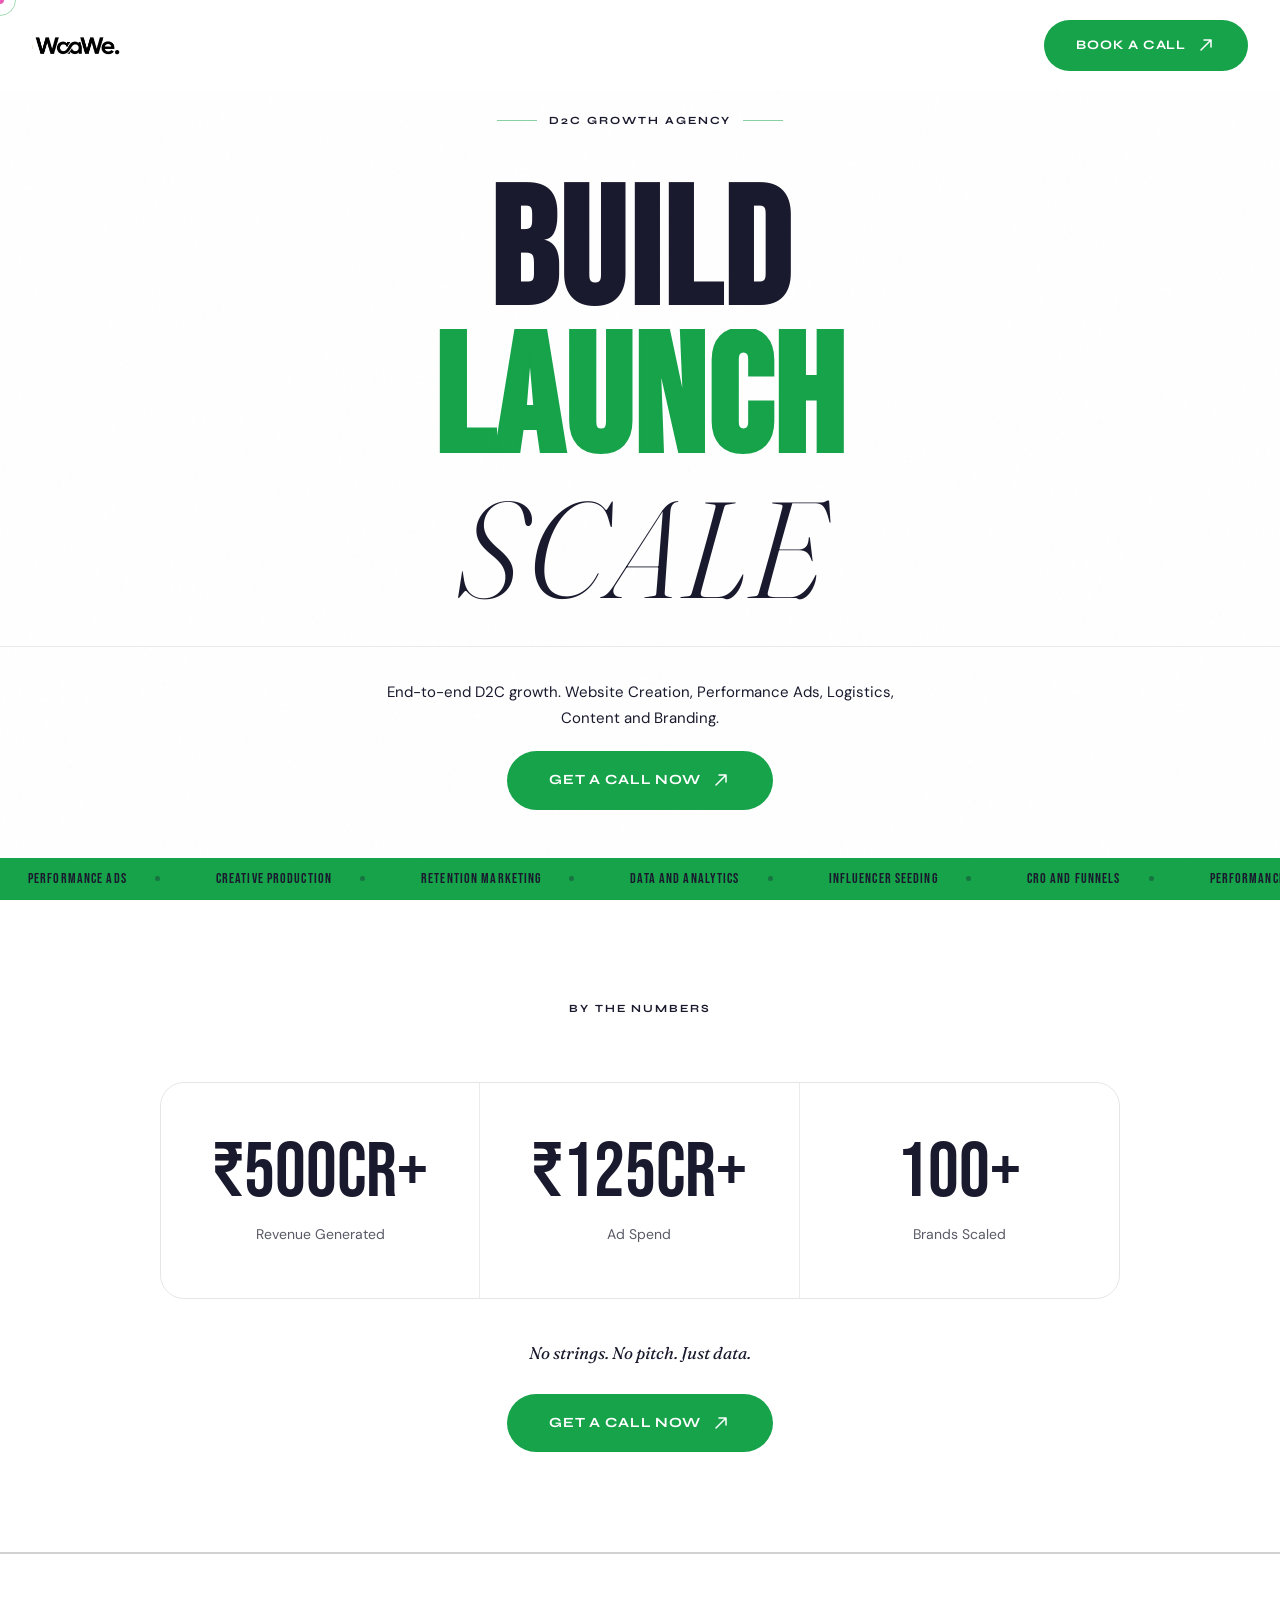
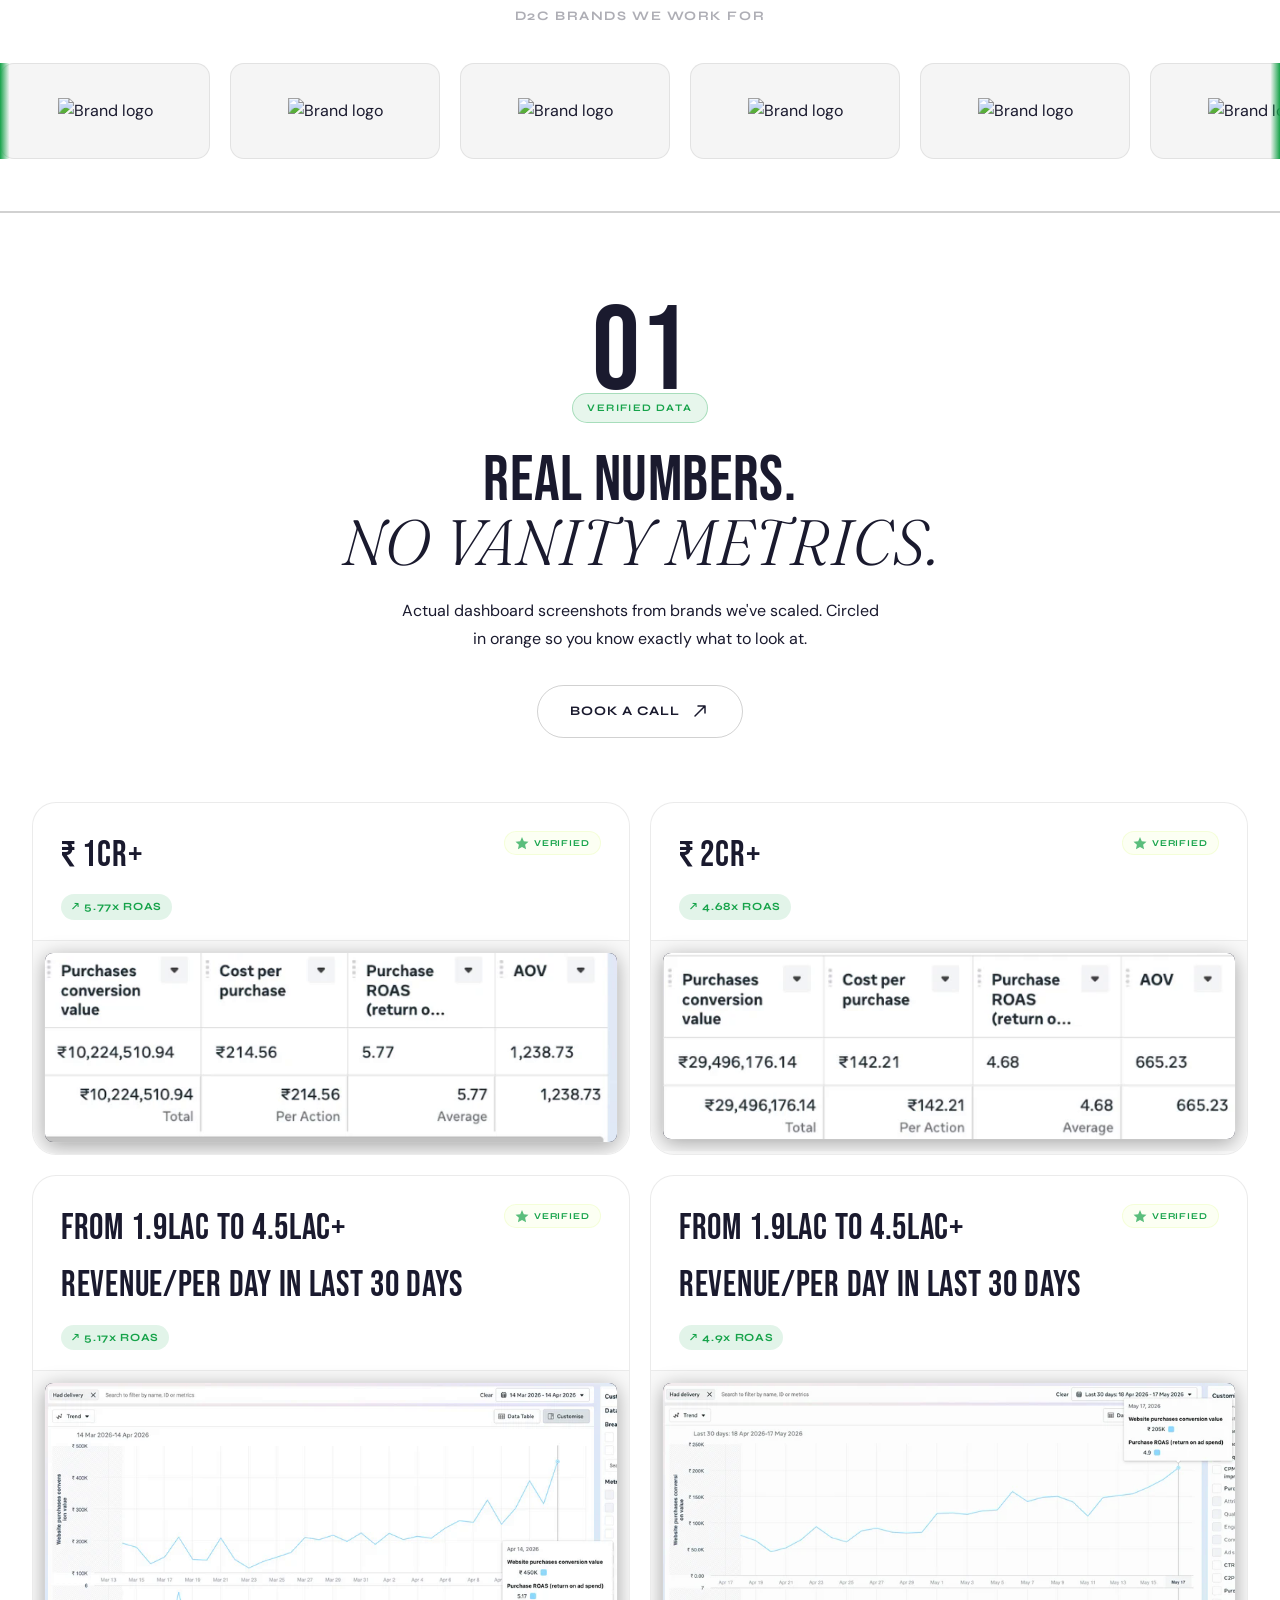
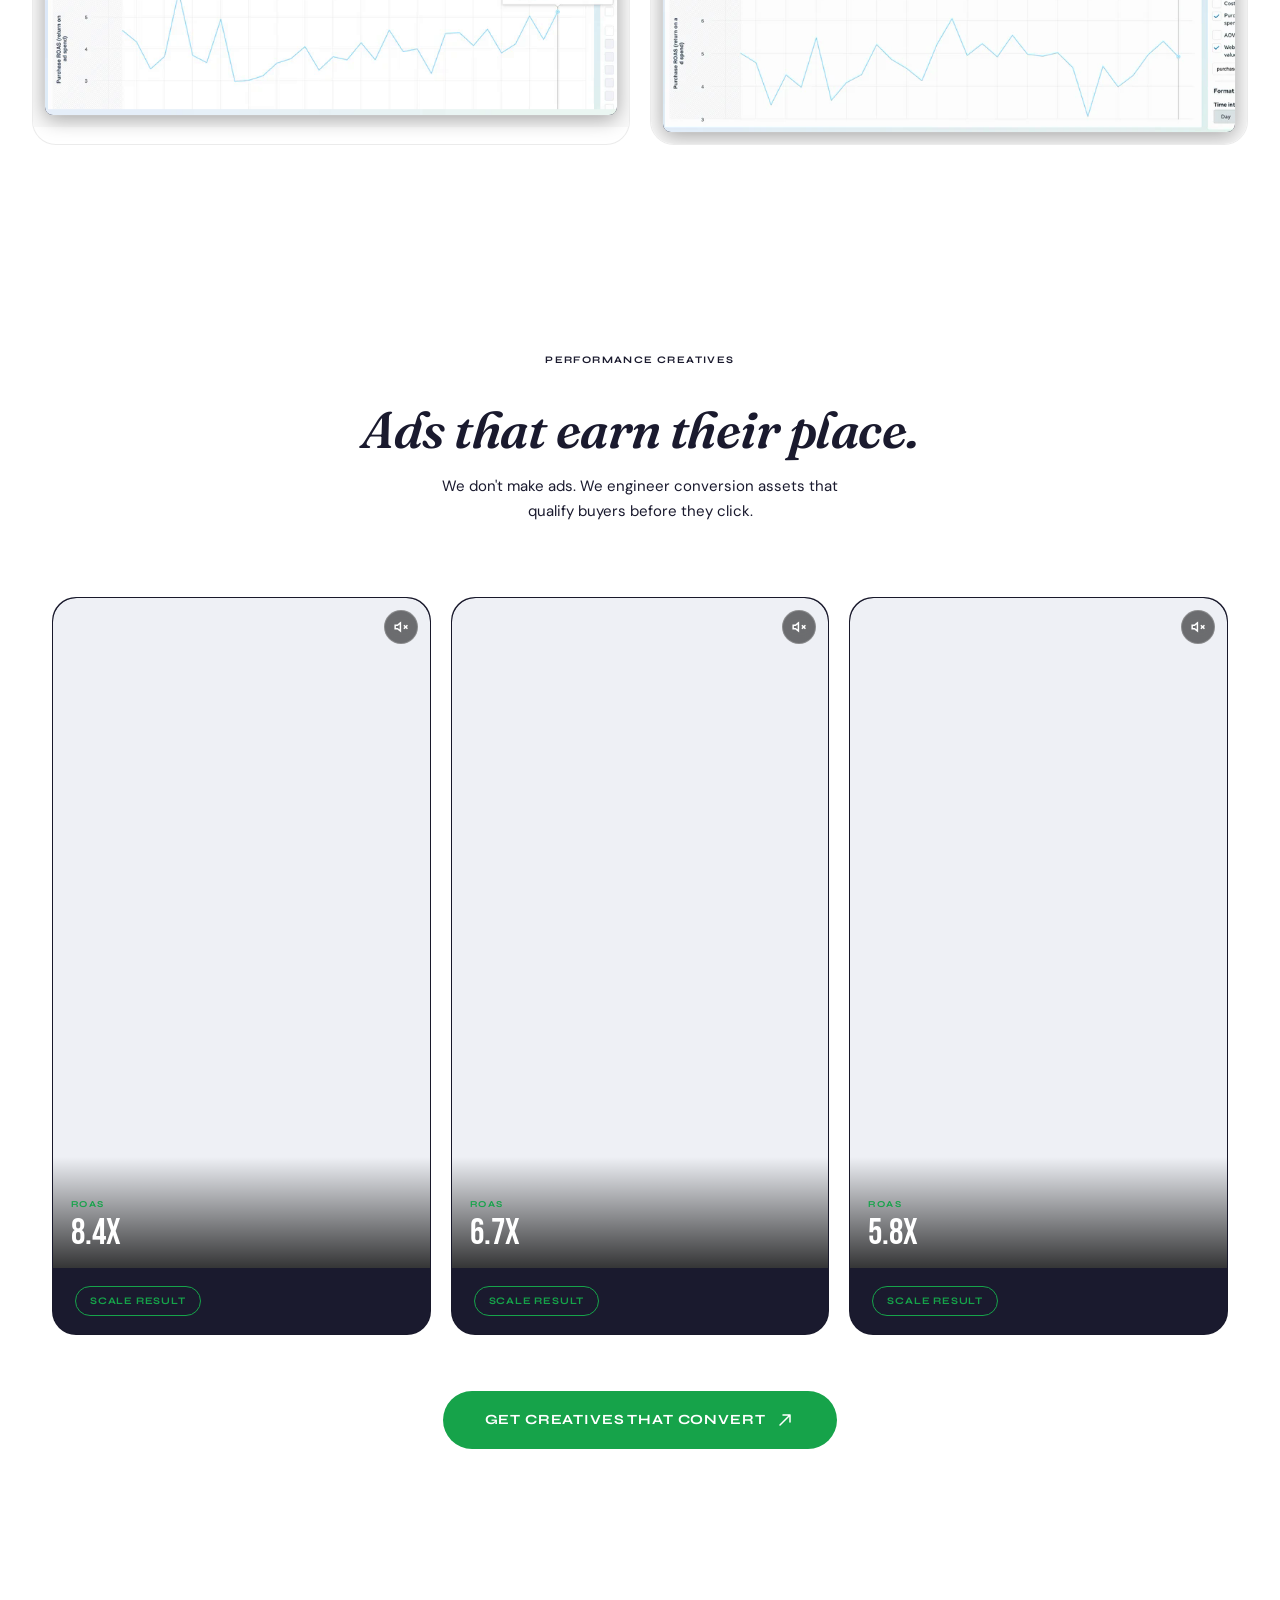
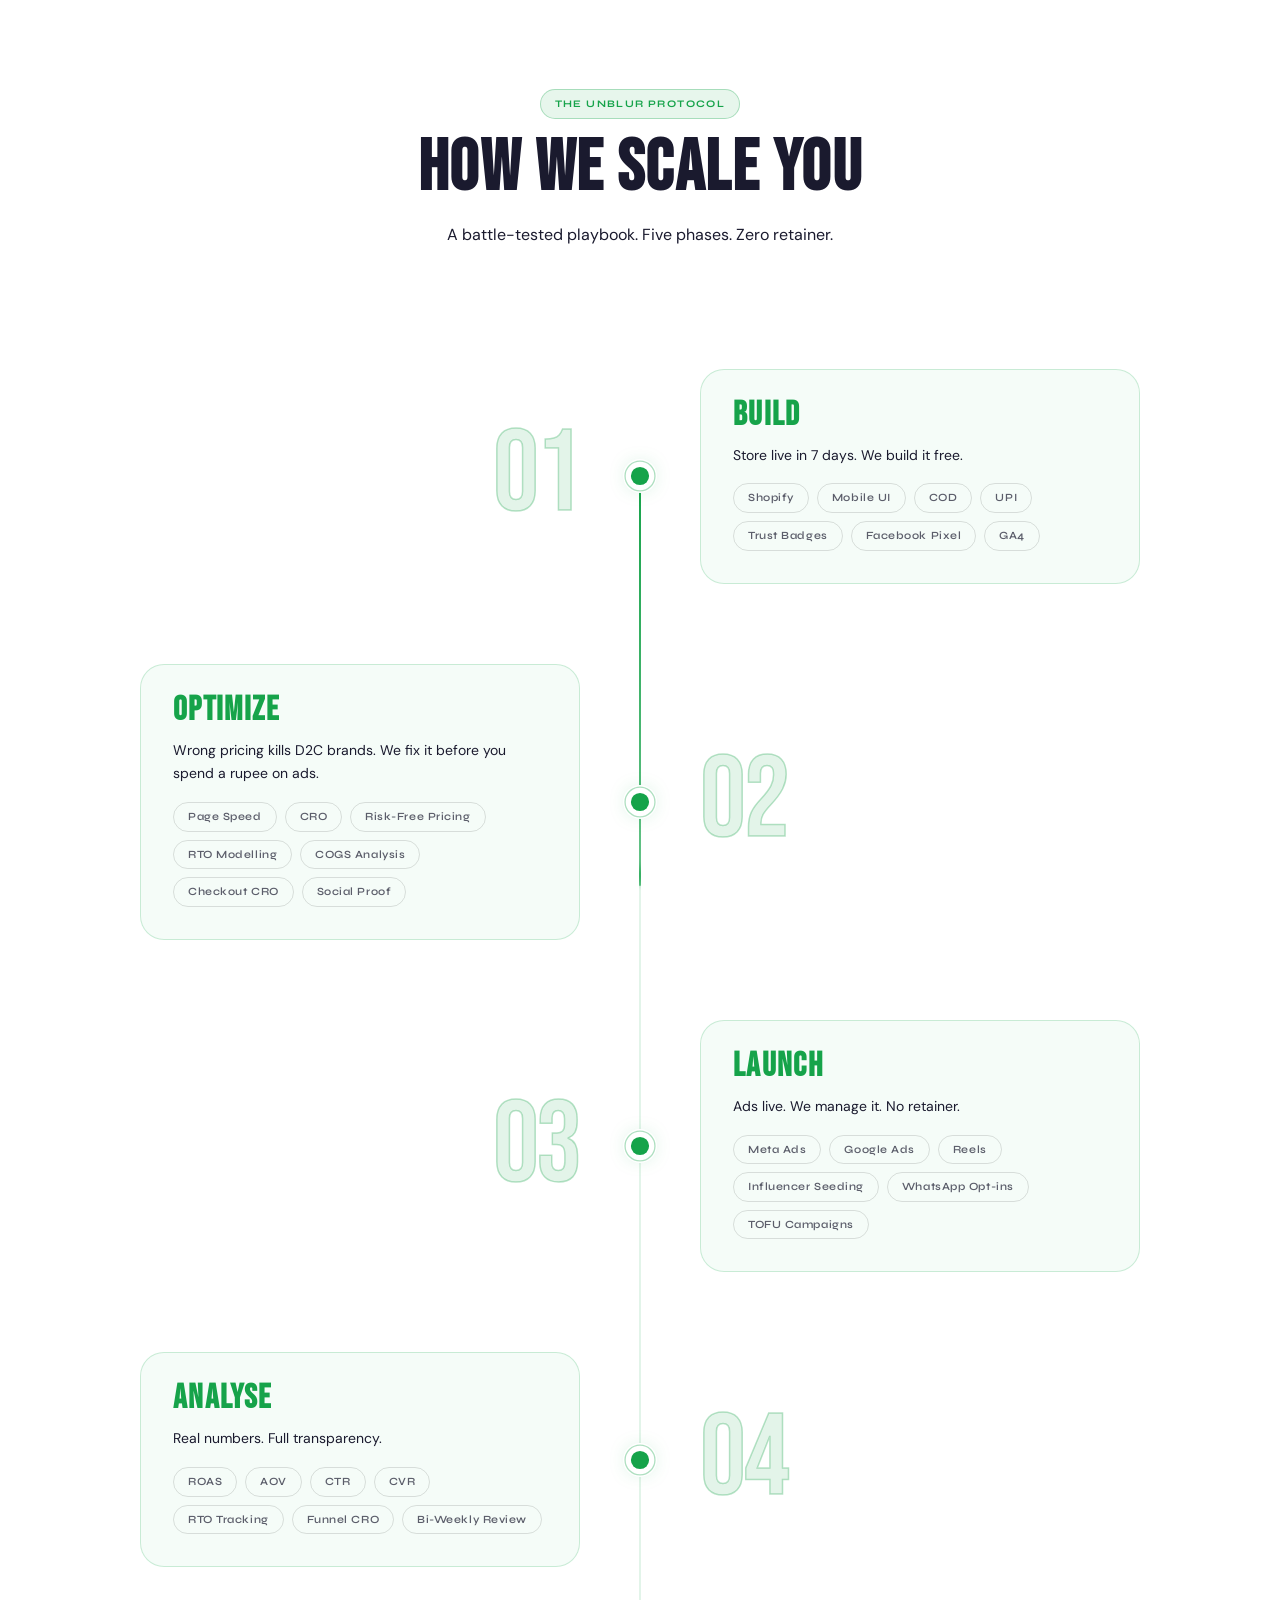
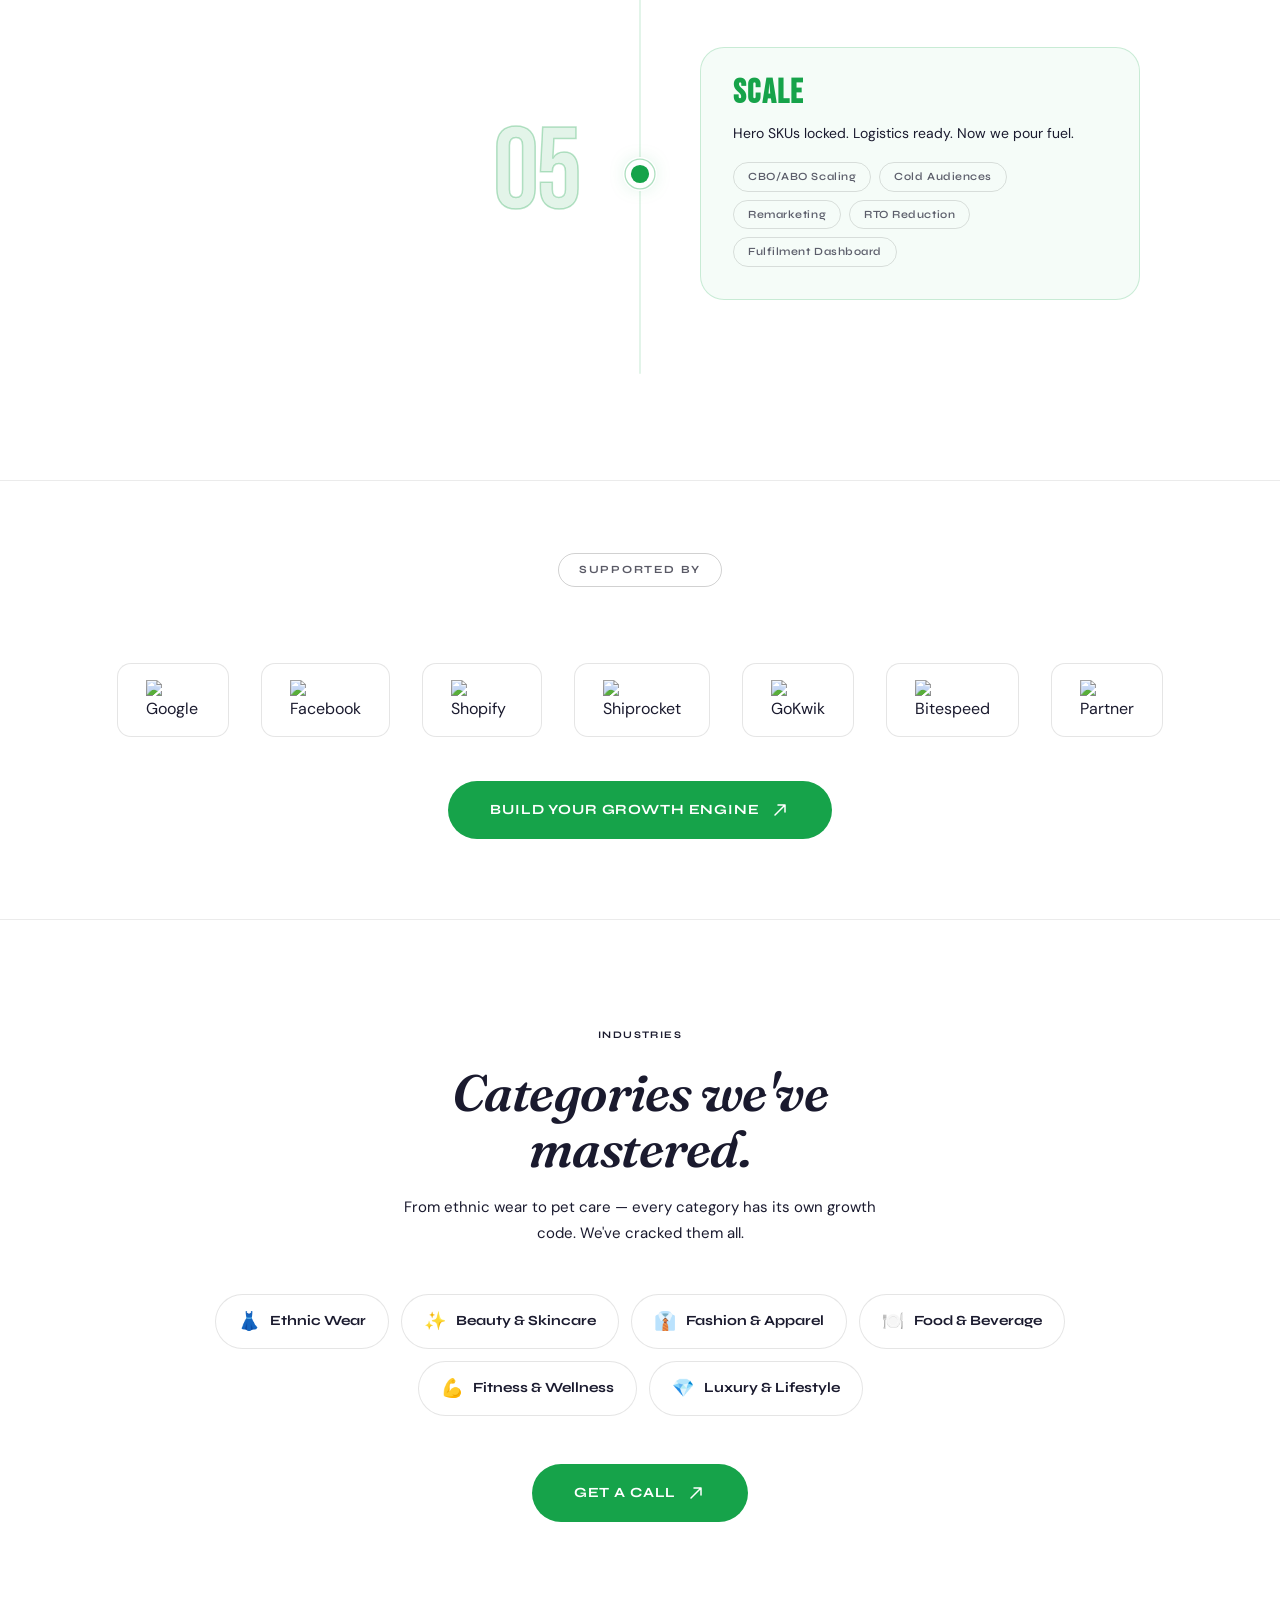
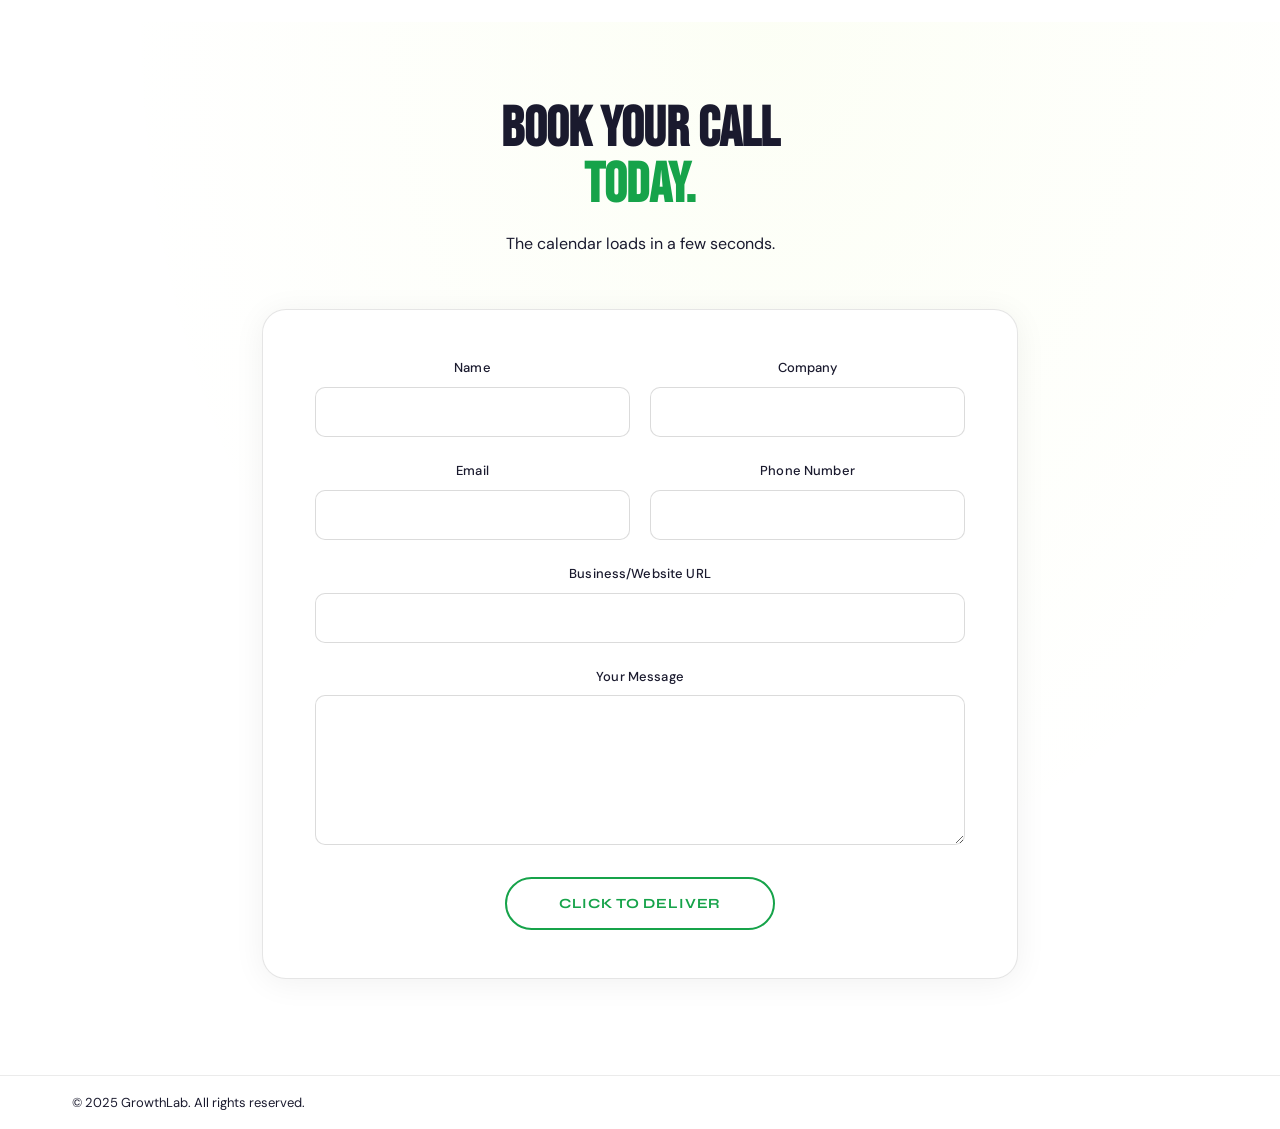
==== commit 73b5cd7d: "Add files via upload" ====
--- a/index.html
+++ b/index.html
@@ -1,4 +1,4 @@
-<!DOCTYPE html><html lang="en"><head><meta charset="utf-8"><meta name="viewport" content="width=device-width, initial-scale=1"><title>D2C Growth Agency | Build, Launch &amp; Scale Your Brand</title><meta name="description" content="End-to-end D2C growth: website creation, performance ads, logistics, content and branding. 100+ brands scaled, ₹500Cr+ revenue generated."><meta name="theme-color" content="#ffffff"><meta property="og:type" content="website"><meta property="og:title" content="D2C Growth Agency | Build, Launch &amp; Scale Your Brand"><meta property="og:description" content="End-to-end D2C growth: website creation, performance ads, logistics, content and branding. 100+ brands scaled, ₹500Cr+ revenue generated."><meta property="og:locale" content="en_IN"><meta name="twitter:card" content="summary"><!--seo--><link rel="icon" type="image/png" href="assets/img/logo.png"><link rel="shortcut icon" href="assets/img/logo.png"><link rel="apple-touch-icon" href="assets/img/logo.png"><link rel="preconnect" href="https://fonts.googleapis.com"><link rel="preconnect" href="https://fonts.gstatic.com" crossorigin><link rel="preconnect" href="https://cdn.shopify.com" crossorigin><link rel="stylesheet" href="https://fonts.googleapis.com/css2?family=Bebas+Neue&amp;family=Syne:wght@400;600;700;800&amp;family=DM+Sans:wght@300;400;500&amp;family=Fraunces:ital,wght@1,300;1,600&amp;display=swap" media="print" onload="this.media='all'"><noscript><link rel="stylesheet" href="https://fonts.googleapis.com/css2?family=Bebas+Neue&amp;family=Syne:wght@400;600;700;800&amp;family=DM+Sans:wght@300;400;500&amp;family=Fraunces:ital,wght@1,300;1,600&amp;display=swap"></noscript><link rel="stylesheet" href="assets/css/styles.css?v=7d43fe71"><noscript><style>.sr{opacity:1!important;transform:none!important}</style></noscript></head><body><a class="skip-link" href="#main-content">Skip to content</a><div class="cursor" id="cursor"></div><div class="cursor-follower" id="cursorFollower"></div><header class="site-header" id="site-header"><a href="./" class="nav-logo"> <img src="assets/img/logo.png" alt="GROWTHLAB" class="nav-logo-img" > </a><nav class="nav-links" id="navLinks"></nav><div class="nav-right"><a href="#booking" class="btn btn-lime"> Book a Call <span class="arrow-icon"> <svg width="14" height="14" viewBox="0 0 14 14" fill="none"><path d="M2 12L12 2M12 2H5M12 2V9" stroke="currentColor" stroke-width="1.5" stroke-linecap="round" stroke-linejoin="round"/></svg> </span> </a> <button class="mobile-menu-toggle" id="mobileMenuToggle" aria-label="Toggle menu" aria-expanded="false"> <span class="hamburger-line"></span> <span class="hamburger-line"></span> <span class="hamburger-line"></span> </button></div></header><div class="mobile-menu" id="mobileMenu"><div class="mobile-menu-inner"><nav class="mobile-nav"></nav><div class="mobile-menu-cta"><a href="#booking" class="btn btn-lime btn-lg" style="width:100%;justify-content:center;"> Book a Call <span class="arrow-icon"> <svg width="14" height="14" viewBox="0 0 14 14" fill="none"><path d="M2 12L12 2M12 2H5M12 2V9" stroke="currentColor" stroke-width="1.5" stroke-linecap="round" stroke-linejoin="round"/></svg> </span> </a></div></div></div><main id="main-content"><section class="hero"><div class="hero-grid"></div><div class="hero-badge-row"><div class="hero-eyebrow">D2C Growth Agency</div></div><div class="hero-headline-block"><h1 class="hero-headline"><span class="line"><span class="line-inner">BUILD</span></span> <span class="line"><span class="line-inner lime-stroke">LAUNCH</span></span> <span class="line"><span class="line-inner"><span class="italic-word">SCALE</span></span></span></h1></div><div class="hero-bottom"><p class="hero-sub">End-to-end D2C growth. Website Creation, Performance Ads, Logistics, Content and Branding.</p><div class="hero-cta-group"><a href="#booking" class="btn btn-lime btn-lg"> Get a Call Now <span class="arrow-icon"> <svg width="14" height="14" viewBox="0 0 14 14" fill="none"><path d="M2 12L12 2M12 2H5M12 2V9" stroke="currentColor" stroke-width="1.5" stroke-linecap="round" stroke-linejoin="round"/></svg> </span> </a></div></div><div class="hero-ticker"><div class="ticker-track"><span class="ticker-item">Performance Ads<span class="ticker-dot"></span></span> <span class="ticker-item">Creative Production<span class="ticker-dot"></span></span> <span class="ticker-item">Retention Marketing<span class="ticker-dot"></span></span> <span class="ticker-item">Data and Analytics<span class="ticker-dot"></span></span> <span class="ticker-item">Influencer Seeding<span class="ticker-dot"></span></span> <span class="ticker-item">CRO and Funnels<span class="ticker-dot"></span></span> <span class="ticker-item" aria-hidden="true">Performance Ads<span class="ticker-dot"></span></span> <span class="ticker-item" aria-hidden="true">Creative Production<span class="ticker-dot"></span></span> <span class="ticker-item" aria-hidden="true">Retention Marketing<span class="ticker-dot"></span></span> <span class="ticker-item" aria-hidden="true">Data and Analytics<span class="ticker-dot"></span></span> <span class="ticker-item" aria-hidden="true">Influencer Seeding<span class="ticker-dot"></span></span> <span class="ticker-item" aria-hidden="true">CRO and Funnels<span class="ticker-dot"></span></span></div></div></section><section class="numbers-section"><div class="numbers-inner"><div class="numbers-label sr">By the Numbers</div><div class="numbers-row"><div class="number-cell sr sr-delay-1" ><div class="number-val" data-target="₹500CR+">₹500CR+</div><div class="number-desc">Revenue Generated</div></div><div class="number-cell sr sr-delay-2" ><div class="number-val" data-target="₹125CR+">₹125CR+</div><div class="number-desc">Ad Spend</div></div><div class="number-cell sr sr-delay-3" ><div class="number-val" data-target="100+">100+</div><div class="number-desc">Brands Scaled</div></div></div><p class="numbers-subtext sr">No strings. No pitch. Just data.</p><div class="numbers-cta-center sr"><a href="#booking" class="btn btn-lime btn-lg"> Get a Call Now <span class="arrow-icon"> <svg width="14" height="14" viewBox="0 0 14 14" fill="none"><path d="M2 12L12 2M12 2H5M12 2V9" stroke="currentColor" stroke-width="1.5" stroke-linecap="round" stroke-linejoin="round"/></svg> </span> </a></div></div></section><section class="logos-section logos-section--green logos-section--single"><div class="logos-header-row"><span class="logos-title-text sr" style="color:rgba(0,0,0,0.6);">D2C brands we work for</span></div><div class="logos-track-wrap logos-track-wrap--green logos-track-wrap--fade"><div class="logos-track logos-track--ltr"><div class="logo-chip logo-chip--green"><img src="https://cdn.shopify.com/s/files/1/0968/5817/7903/files/agl2_1.png?v=1777982544" alt="Brand logo" loading="lazy"></div><div class="logo-chip logo-chip--green"><img src="https://cdn.shopify.com/s/files/1/0968/5817/7903/files/agl4_1.png?v=1777982544" alt="Brand logo" loading="lazy"></div><div class="logo-chip logo-chip--green"><img src="https://cdn.shopify.com/s/files/1/0968/5817/7903/files/agl3_1.png?v=1777982545" alt="Brand logo" loading="lazy"></div><div class="logo-chip logo-chip--green"><img src="https://cdn.shopify.com/s/files/1/0968/5817/7903/files/agl10_1.png?v=1777982544" alt="Brand logo" loading="lazy"></div><div class="logo-chip logo-chip--green"><img src="https://cdn.shopify.com/s/files/1/0968/5817/7903/files/agl9_1.png?v=1777982545" alt="Brand logo" loading="lazy"></div><div class="logo-chip logo-chip--green"><img src="https://cdn.shopify.com/s/files/1/0968/5817/7903/files/agl7_1.png?v=1777982545" alt="Brand logo" loading="lazy"></div><div class="logo-chip logo-chip--green"><img src="https://cdn.shopify.com/s/files/1/0968/5817/7903/files/agl8_1.png?v=1777982545" alt="Brand logo" loading="lazy"></div><div class="logo-chip logo-chip--green"><img src="https://cdn.shopify.com/s/files/1/0968/5817/7903/files/agl1_1.png?v=1777982560" alt="Brand logo" loading="lazy"></div><div class="logo-chip logo-chip--green"><img src="https://cdn.shopify.com/s/files/1/0968/5817/7903/files/agl6_1.png?v=1777982545" alt="Brand logo" loading="lazy"></div><div class="logo-chip logo-chip--green"><img src="https://cdn.shopify.com/s/files/1/0968/5817/7903/files/agl5_1.png?v=1777982545" alt="Brand logo" loading="lazy"></div><div class="logo-chip logo-chip--green"><img src="https://cdn.shopify.com/s/files/1/0968/5817/7903/files/agl11_1.png?v=1777982545" alt="Brand logo" loading="lazy"></div><div class="logo-chip logo-chip--green" aria-hidden="true"><img src="https://cdn.shopify.com/s/files/1/0968/5817/7903/files/agl2_1.png?v=1777982544" alt="" loading="lazy"></div><div class="logo-chip logo-chip--green" aria-hidden="true"><img src="https://cdn.shopify.com/s/files/1/0968/5817/7903/files/agl4_1.png?v=1777982544" alt="" loading="lazy"></div><div class="logo-chip logo-chip--green" aria-hidden="true"><img src="https://cdn.shopify.com/s/files/1/0968/5817/7903/files/agl3_1.png?v=1777982545" alt="" loading="lazy"></div><div class="logo-chip logo-chip--green" aria-hidden="true"><img src="https://cdn.shopify.com/s/files/1/0968/5817/7903/files/agl10_1.png?v=1777982544" alt="" loading="lazy"></div><div class="logo-chip logo-chip--green" aria-hidden="true"><img src="https://cdn.shopify.com/s/files/1/0968/5817/7903/files/agl9_1.png?v=1777982545" alt="" loading="lazy"></div><div class="logo-chip logo-chip--green" aria-hidden="true"><img src="https://cdn.shopify.com/s/files/1/0968/5817/7903/files/agl7_1.png?v=1777982545" alt="" loading="lazy"></div><div class="logo-chip logo-chip--green" aria-hidden="true"><img src="https://cdn.shopify.com/s/files/1/0968/5817/7903/files/agl8_1.png?v=1777982545" alt="" loading="lazy"></div><div class="logo-chip logo-chip--green" aria-hidden="true"><img src="https://cdn.shopify.com/s/files/1/0968/5817/7903/files/agl1_1.png?v=1777982560" alt="" loading="lazy"></div><div class="logo-chip logo-chip--green" aria-hidden="true"><img src="https://cdn.shopify.com/s/files/1/0968/5817/7903/files/agl6_1.png?v=1777982545" alt="" loading="lazy"></div><div class="logo-chip logo-chip--green" aria-hidden="true"><img src="https://cdn.shopify.com/s/files/1/0968/5817/7903/files/agl5_1.png?v=1777982545" alt="" loading="lazy"></div><div class="logo-chip logo-chip--green" aria-hidden="true"><img src="https://cdn.shopify.com/s/files/1/0968/5817/7903/files/agl11_1.png?v=1777982545" alt="" loading="lazy"></div><div class="logo-chip logo-chip--green" aria-hidden="true"><img src="https://cdn.shopify.com/s/files/1/0968/5817/7903/files/agl2_1.png?v=1777982544" alt="" loading="lazy"></div><div class="logo-chip logo-chip--green" aria-hidden="true"><img src="https://cdn.shopify.com/s/files/1/0968/5817/7903/files/agl4_1.png?v=1777982544" alt="" loading="lazy"></div><div class="logo-chip logo-chip--green" aria-hidden="true"><img src="https://cdn.shopify.com/s/files/1/0968/5817/7903/files/agl3_1.png?v=1777982545" alt="" loading="lazy"></div><div class="logo-chip logo-chip--green" aria-hidden="true"><img src="https://cdn.shopify.com/s/files/1/0968/5817/7903/files/agl10_1.png?v=1777982544" alt="" loading="lazy"></div><div class="logo-chip logo-chip--green" aria-hidden="true"><img src="https://cdn.shopify.com/s/files/1/0968/5817/7903/files/agl9_1.png?v=1777982545" alt="" loading="lazy"></div><div class="logo-chip logo-chip--green" aria-hidden="true"><img src="https://cdn.shopify.com/s/files/1/0968/5817/7903/files/agl7_1.png?v=1777982545" alt="" loading="lazy"></div><div class="logo-chip logo-chip--green" aria-hidden="true"><img src="https://cdn.shopify.com/s/files/1/0968/5817/7903/files/agl8_1.png?v=1777982545" alt="" loading="lazy"></div><div class="logo-chip logo-chip--green" aria-hidden="true"><img src="https://cdn.shopify.com/s/files/1/0968/5817/7903/files/agl1_1.png?v=1777982560" alt="" loading="lazy"></div><div class="logo-chip logo-chip--green" aria-hidden="true"><img src="https://cdn.shopify.com/s/files/1/0968/5817/7903/files/agl6_1.png?v=1777982545" alt="" loading="lazy"></div><div class="logo-chip logo-chip--green" aria-hidden="true"><img src="https://cdn.shopify.com/s/files/1/0968/5817/7903/files/agl5_1.png?v=1777982545" alt="" loading="lazy"></div><div class="logo-chip logo-chip--green" aria-hidden="true"><img src="https://cdn.shopify.com/s/files/1/0968/5817/7903/files/agl11_1.png?v=1777982545" alt="" loading="lazy"></div></div></div></section><section class="results-section"><div class="results-header"><div class="results-header-left sr"><div class="section-num" aria-hidden="true">01</div><div><span class="tag tag-lime" style="margin-bottom:16px;">Verified Data</span><div class="display-md" style="color:var(--white);margin-top:12px;">Real Numbers.</div><div class="display-md italic-accent" style="color:var(--lime);">No vanity metrics.</div></div></div><div class="results-header-right sr sr-delay-2"><p>Actual dashboard screenshots from brands we've scaled. Circled in orange so you know exactly what to look at.</p><a href="#booking" class="btn btn-outline" style="margin-top:32px;"> Book a Call <span class="arrow-icon"><svg width="14" height="14" viewBox="0 0 14 14" fill="none"><path d="M2 12L12 2M12 2H5M12 2V9" stroke="currentColor" stroke-width="1.5" stroke-linecap="round" stroke-linejoin="round"/></svg></span> </a></div></div><div class="results-cards"><div class="result-card sr sr-delay-1" ><div class="result-card-header"><div class="result-card-meta"><div class="result-revenue">₹ 1Cr+</div><div class="result-tags"><span class="rtag rtag-lime">↗ 5.77x ROAS</span> <span class="rtag rtag-white">AOV ₹1,238</span></div></div><div class="result-verified-badge"><svg width="14" height="14" viewBox="0 0 14 14" fill="none"><path d="M7 1L8.8 5.2L13.5 5.7L10.1 8.7L11.1 13.3L7 10.9L2.9 13.3L3.9 8.7L0.5 5.7L5.2 5.2L7 1Z" fill="var(--lime)" opacity="0.7"/></svg> <span>Verified</span></div></div><div class="result-card-body"><div class="result-screenshot-wrap"><img src="assets/img/results/result-1.png" alt="Dashboard screenshot — ₹ 1Cr+" loading="lazy" ></div></div></div><div class="result-card sr sr-delay-2" ><div class="result-card-header"><div class="result-card-meta"><div class="result-revenue">₹ 2Cr+</div><div class="result-tags"><span class="rtag rtag-lime">↗ 4.68x ROAS</span> <span class="rtag rtag-white">AOV ₹665</span></div></div><div class="result-verified-badge"><svg width="14" height="14" viewBox="0 0 14 14" fill="none"><path d="M7 1L8.8 5.2L13.5 5.7L10.1 8.7L11.1 13.3L7 10.9L2.9 13.3L3.9 8.7L0.5 5.7L5.2 5.2L7 1Z" fill="var(--lime)" opacity="0.7"/></svg> <span>Verified</span></div></div><div class="result-card-body"><div class="result-screenshot-wrap"><img src="assets/img/results/result-2.png" alt="Dashboard screenshot — ₹ 2Cr+" loading="lazy" ></div></div></div><div class="result-card sr sr-delay-3" ><div class="result-card-header"><div class="result-card-meta"><div class="result-revenue is-long">From 1.9Lac to 4.5Lac+ Revenue/Per Day in last 30 Days</div><div class="result-tags"><span class="rtag rtag-lime">↗ 5.17x ROAS</span> <span class="rtag rtag-white">AOV 1484</span></div></div><div class="result-verified-badge"><svg width="14" height="14" viewBox="0 0 14 14" fill="none"><path d="M7 1L8.8 5.2L13.5 5.7L10.1 8.7L11.1 13.3L7 10.9L2.9 13.3L3.9 8.7L0.5 5.7L5.2 5.2L7 1Z" fill="var(--lime)" opacity="0.7"/></svg> <span>Verified</span></div></div><div class="result-card-body"><div class="result-screenshot-wrap"><img src="assets/img/results/result-3.png" alt="Dashboard screenshot — From 1.9Lac to 4.5Lac+ Revenue/Per Day in last 30 Days" loading="lazy" ></div></div></div><div class="result-card sr sr-delay-4" ><div class="result-card-header"><div class="result-card-meta"><div class="result-revenue is-long">From 1.9Lac to 4.5Lac+ Revenue/Per Day in last 30 Days</div><div class="result-tags"><span class="rtag rtag-lime">↗ 4.9x ROAS</span> <span class="rtag rtag-white">AOV ₹665</span></div></div><div class="result-verified-badge"><svg width="14" height="14" viewBox="0 0 14 14" fill="none"><path d="M7 1L8.8 5.2L13.5 5.7L10.1 8.7L11.1 13.3L7 10.9L2.9 13.3L3.9 8.7L0.5 5.7L5.2 5.2L7 1Z" fill="var(--lime)" opacity="0.7"/></svg> <span>Verified</span></div></div><div class="result-card-body"><div class="result-screenshot-wrap"><img src="assets/img/results/result-4.png" alt="Dashboard screenshot — From 1.9Lac to 4.5Lac+ Revenue/Per Day in last 30 Days" loading="lazy" ></div></div></div></div></section><section class="creatives-section"><div class="creatives-header"><div class="creatives-header-center sr"><span class="tag tag-dark" style="margin-bottom:16px;">Performance Creatives</span><div class="heading-fraunces text-ink" style="max-width:600px;margin:12px auto 0;">Ads that earn their place.</div><p style="font-size:15px;color:var(--muted);max-width:440px;margin:16px auto 0;line-height:1.7;">We don't make ads. We engineer conversion assets that qualify buyers before they click.</p></div></div><div class="creatives-grid"><div class="creative-card sr sr-delay-1" ><div class="creative-thumb creative-thumb--video"><video class="creative-video" id="vid-1" muted loop playsinline preload="metadata"> <source src="assets/video/ad-1.mp4" type="video/mp4"> </video> <button class="creative-sound-toggle" id="snd-1" aria-label="Toggle sound" data-vid="vid-1"> <svg class="icon-muted" width="14" height="14" viewBox="0 0 24 24" fill="none" stroke="currentColor" stroke-width="2.5"><path d="M11 5L6 9H2v6h4l5 4V5z"/><line x1="23" y1="9" x2="17" y2="15"/><line x1="17" y1="9" x2="23" y2="15"/></svg> <svg class="icon-unmuted" width="14" height="14" viewBox="0 0 24 24" fill="none" stroke="currentColor" stroke-width="2.5"><path d="M11 5L6 9H2v6h4l5 4V5z"/><path d="M19.07 4.93a10 10 0 0 1 0 14.14M15.54 8.46a5 5 0 0 1 0 7.07"/></svg> </button><div class="creative-video-overlay"><div class="creative-metric-type">ROAS</div><div class="creative-metric-num">8.4X</div></div></div><div class="creative-foot"><span class="creative-impact-pill">Scale Result</span></div></div><div class="creative-card sr sr-delay-2" ><div class="creative-thumb creative-thumb--video"><video class="creative-video" id="vid-2" muted loop playsinline preload="metadata"> <source src="assets/video/ad-2.mp4" type="video/mp4"> </video> <button class="creative-sound-toggle" id="snd-2" aria-label="Toggle sound" data-vid="vid-2"> <svg class="icon-muted" width="14" height="14" viewBox="0 0 24 24" fill="none" stroke="currentColor" stroke-width="2.5"><path d="M11 5L6 9H2v6h4l5 4V5z"/><line x1="23" y1="9" x2="17" y2="15"/><line x1="17" y1="9" x2="23" y2="15"/></svg> <svg class="icon-unmuted" width="14" height="14" viewBox="0 0 24 24" fill="none" stroke="currentColor" stroke-width="2.5"><path d="M11 5L6 9H2v6h4l5 4V5z"/><path d="M19.07 4.93a10 10 0 0 1 0 14.14M15.54 8.46a5 5 0 0 1 0 7.07"/></svg> </button><div class="creative-video-overlay"><div class="creative-metric-type">ROAS</div><div class="creative-metric-num">6.7X</div></div></div><div class="creative-foot"><span class="creative-impact-pill">Scale Result</span></div></div><div class="creative-card sr sr-delay-3" ><div class="creative-thumb creative-thumb--video"><video class="creative-video" id="vid-3" muted loop playsinline preload="metadata"> <source src="assets/video/ad-3.mp4" type="video/mp4"> </video> <button class="creative-sound-toggle" id="snd-3" aria-label="Toggle sound" data-vid="vid-3"> <svg class="icon-muted" width="14" height="14" viewBox="0 0 24 24" fill="none" stroke="currentColor" stroke-width="2.5"><path d="M11 5L6 9H2v6h4l5 4V5z"/><line x1="23" y1="9" x2="17" y2="15"/><line x1="17" y1="9" x2="23" y2="15"/></svg> <svg class="icon-unmuted" width="14" height="14" viewBox="0 0 24 24" fill="none" stroke="currentColor" stroke-width="2.5"><path d="M11 5L6 9H2v6h4l5 4V5z"/><path d="M19.07 4.93a10 10 0 0 1 0 14.14M15.54 8.46a5 5 0 0 1 0 7.07"/></svg> </button><div class="creative-video-overlay"><div class="creative-metric-type">ROAS</div><div class="creative-metric-num">5.8X</div></div></div><div class="creative-foot"><span class="creative-impact-pill">Scale Result</span></div></div></div><div class="creatives-cta-center sr"><a href="#booking" class="btn btn-lime btn-lg"> Get Creatives That Convert <span class="arrow-icon"><svg width="14" height="14" viewBox="0 0 14 14" fill="none"><path d="M2 12L12 2M12 2H5M12 2V9" stroke="currentColor" stroke-width="1.5" stroke-linecap="round" stroke-linejoin="round"/></svg></span> </a></div></section><section class="unblur-timeline-section"><div class="ubt-inner"><div class="ubt-header sr"><span class="tag tag-lime">The UNBLUR Protocol</span><h2 class="ubt-heading">How We Scale You</h2><p class="ubt-sub">A battle-tested playbook. Five phases. Zero retainer.</p></div><div class="ubt-timeline" id="ubt-timeline"><div class="ubt-line-track"><div class="ubt-line-fill" id="ubt-line-fill"><div class="ubt-line-glow"></div></div></div><div class="ubt-step ubt-step--left" data-step="1" ><div class="ubt-side ubt-side--a"><div class="ubt-step-num">01</div></div><div class="ubt-dot-col"><div class="ubt-dot-wrap"><div class="ubt-dot"><div class="ubt-dot-ring"></div></div></div></div><div class="ubt-side ubt-side--b"><div class="ubt-step-content"><h3 class="ubt-step-title">Build</h3><p class="ubt-step-desc">Store live in 7 days. We build it free.</p><div class="ubt-chips"><span class="ubt-chip">Shopify</span> <span class="ubt-chip">Mobile UI</span> <span class="ubt-chip">COD</span> <span class="ubt-chip">UPI</span> <span class="ubt-chip">Trust Badges</span> <span class="ubt-chip">Facebook Pixel</span> <span class="ubt-chip">GA4</span></div></div></div></div><div class="ubt-step ubt-step--right" data-step="2" ><div class="ubt-side ubt-side--a"><div class="ubt-step-content"><h3 class="ubt-step-title">Optimize</h3><p class="ubt-step-desc">Wrong pricing kills D2C brands. We fix it before you spend a rupee on ads.</p><div class="ubt-chips"><span class="ubt-chip">Page Speed</span> <span class="ubt-chip">CRO</span> <span class="ubt-chip">Risk-Free Pricing</span> <span class="ubt-chip">RTO Modelling</span> <span class="ubt-chip">COGS Analysis</span> <span class="ubt-chip">Checkout CRO</span> <span class="ubt-chip">Social Proof</span></div></div></div><div class="ubt-dot-col"><div class="ubt-dot-wrap"><div class="ubt-dot"><div class="ubt-dot-ring"></div></div></div></div><div class="ubt-side ubt-side--b"><div class="ubt-step-num">02</div></div></div><div class="ubt-step ubt-step--left" data-step="3" ><div class="ubt-side ubt-side--a"><div class="ubt-step-num">03</div></div><div class="ubt-dot-col"><div class="ubt-dot-wrap"><div class="ubt-dot"><div class="ubt-dot-ring"></div></div></div></div><div class="ubt-side ubt-side--b"><div class="ubt-step-content"><h3 class="ubt-step-title">Launch</h3><p class="ubt-step-desc">Ads live. We manage it. No retainer.</p><div class="ubt-chips"><span class="ubt-chip">Meta Ads</span> <span class="ubt-chip">Google Ads</span> <span class="ubt-chip">Reels</span> <span class="ubt-chip">Influencer Seeding</span> <span class="ubt-chip">WhatsApp Opt-ins</span> <span class="ubt-chip">TOFU Campaigns</span></div></div></div></div><div class="ubt-step ubt-step--right" data-step="4" ><div class="ubt-side ubt-side--a"><div class="ubt-step-content"><h3 class="ubt-step-title">Analyse</h3><p class="ubt-step-desc">Real numbers. Full transparency.</p><div class="ubt-chips"><span class="ubt-chip">ROAS</span> <span class="ubt-chip">AOV</span> <span class="ubt-chip">CTR</span> <span class="ubt-chip">CVR</span> <span class="ubt-chip">RTO Tracking</span> <span class="ubt-chip">Funnel CRO</span> <span class="ubt-chip">Bi-Weekly Review</span></div></div></div><div class="ubt-dot-col"><div class="ubt-dot-wrap"><div class="ubt-dot"><div class="ubt-dot-ring"></div></div></div></div><div class="ubt-side ubt-side--b"><div class="ubt-step-num">04</div></div></div><div class="ubt-step ubt-step--left" data-step="5" ><div class="ubt-side ubt-side--a"><div class="ubt-step-num">05</div></div><div class="ubt-dot-col"><div class="ubt-dot-wrap"><div class="ubt-dot"><div class="ubt-dot-ring"></div></div></div></div><div class="ubt-side ubt-side--b"><div class="ubt-step-content"><h3 class="ubt-step-title">Scale</h3><p class="ubt-step-desc">Hero SKUs locked. Logistics ready. Now we pour fuel.</p><div class="ubt-chips"><span class="ubt-chip">CBO/ABO Scaling</span> <span class="ubt-chip">Cold Audiences</span> <span class="ubt-chip">Remarketing</span> <span class="ubt-chip">RTO Reduction</span> <span class="ubt-chip">Fulfilment Dashboard</span></div></div></div></div></div></div></section><section class="partners-section"><div class="partners-inner"><div class="partners-eyebrow sr"><span class="partners-label">Supported By</span></div><div class="partners-logos sr sr-delay-2"><div class="partner-logo-wrap"><img src="https://cdn.shopify.com/s/files/1/0968/5817/7903/files/partner-1.png?v=1779012263" alt="Google Partner" loading="lazy" ></div><div class="partner-logo-wrap"><img src="https://cdn.shopify.com/s/files/1/0968/5817/7903/files/partner-3.png?v=1779012263" alt="Facebook Business Partner" loading="lazy" ></div><div class="partner-logo-wrap"><img src="https://cdn.shopify.com/s/files/1/0968/5817/7903/files/partner-2.png?v=1779012263" alt="Shopify Partners" loading="lazy" ></div><div class="partner-logo-wrap"><img src="https://cdn.shopify.com/s/files/1/0968/5817/7903/files/partner-4.png?v=1779012264" alt="Shiprocket" loading="lazy" ></div><div class="partner-logo-wrap"><img src="https://cdn.shopify.com/s/files/1/0968/5817/7903/files/partner-gokwik-new-DabRQpVL.png?v=1779012264" alt="GoKwik" loading="lazy" ></div><div class="partner-logo-wrap"><img src="https://cdn.shopify.com/s/files/1/0968/5817/7903/files/partner_5.webp?v=1779012272" alt="Bitespeed" loading="lazy" ></div><div class="partner-logo-wrap"><img src="https://cdn.shopify.com/s/files/1/0968/5817/7903/files/partner_6.png?v=1779012828" alt="Partner" loading="lazy" ></div></div><div class="partners-cta sr sr-delay-3"><a href="#booking" class="btn btn-lime btn-lg"> Build Your Growth Engine <span class="arrow-icon"><svg width="14" height="14" viewBox="0 0 14 14" fill="none"><path d="M2 12L12 2M12 2H5M12 2V9" stroke="currentColor" stroke-width="1.5" stroke-linecap="round" stroke-linejoin="round"/></svg></span> </a></div></div></section><section class="industries-section"><div class="industries-inner"><div class="industries-header sr"><span class="tag tag-dark">Industries</span><div class="heading-fraunces text-ink" style="margin-top:16px;">Categories we've mastered.</div><p class="industries-body">From ethnic wear to pet care — every category has its own growth code. We've cracked them all.</p></div><div class="industry-tags-cloud sr sr-delay-2"><span class="industry-tag" > <span class="tag-emoji">👗</span> Ethnic Wear </span> <span class="industry-tag" > <span class="tag-emoji">✨</span> Beauty &amp; Skincare </span> <span class="industry-tag" > <span class="tag-emoji">👔</span> Fashion &amp; Apparel </span> <span class="industry-tag" > <span class="tag-emoji">🍽️</span> Food &amp; Beverage </span> <span class="industry-tag" > <span class="tag-emoji">💪</span> Fitness &amp; Wellness </span> <span class="industry-tag" > <span class="tag-emoji">💎</span> Luxury &amp; Lifestyle </span></div><div class="industries-cta sr sr-delay-3"><a href="#booking" class="btn btn-lime btn-lg"> Get a Call <span class="arrow-icon"><svg width="14" height="14" viewBox="0 0 14 14" fill="none"><path d="M2 12L12 2M12 2H5M12 2V9" stroke="currentColor" stroke-width="1.5" stroke-linecap="round" stroke-linejoin="round"/></svg></span> </a></div></div></section><section class="booking-section" id="booking"><div class="booking-bg"></div><div class="booking-inner"><div class="booking-header sr"><h2 class="booking-headline">Book Your Call<br> <span class="lime-word">Today.</span></h2><p class="booking-sub sr sr-delay-1">The calendar loads in a few seconds.</p></div><div class="git-form-wrap sr sr-delay-2"><form id="gitForm" class="git-form" method="post" data-form><input type="text" name="_gotcha" class="hp" tabindex="-1" autocomplete="off" aria-hidden="true"><div class="git-success" style="display:none"><div class="git-success-icon">&#10003;</div><h3>Message received!</h3><p>We'll review your details and get back to you within 24 hours.</p></div><div class="git-row"><div class="git-field"><label for="git-name">Name</label> <input type="text" id="git-name" name="name" autocomplete="name" required></div><div class="git-field"><label for="git-company">Company</label> <input type="text" id="git-company" name="company" autocomplete="organization"></div></div><div class="git-row"><div class="git-field"><label for="git-email">Email</label> <input type="email" id="git-email" name="email" autocomplete="email" required></div><div class="git-field"><label for="git-phone">Phone Number</label> <input type="tel" id="git-phone" name="phone" autocomplete="tel"></div></div><div class="git-field git-field-full"><label for="git-website">Business/Website URL</label> <input type="text" id="git-website" name="website" autocomplete="url"></div><div class="git-field git-field-full"><label for="git-message">Your Message</label> <textarea id="git-message" name="message" rows="6"></textarea></div><div class="git-submit-row"><button type="submit" class="btn git-btn" id="gitSubmitBtn"> Click to Deliver </button></div></form></div></div></section></main><footer class="site-footer-bar"><div class="footer-bar-inner"><p class="footer-bar-copy">© 2025 GrowthLab. All rights reserved.</p><nav class="footer-bar-links" aria-label="Legal links"></nav></div></footer><script src="assets/js/site-config.js?v=8362dad4" defer></script> <script src="assets/js/main.js?v=8076a0bf" defer></script><script>
+<!DOCTYPE html><html lang="en"><head><meta charset="utf-8"><meta name="viewport" content="width=device-width, initial-scale=1"><title>D2C Growth Agency | Build, Launch &amp; Scale Your Brand</title><meta name="description" content="End-to-end D2C growth: website creation, performance ads, logistics, content and branding. 100+ brands scaled, ₹500Cr+ revenue generated."><meta name="theme-color" content="#ffffff"><meta property="og:type" content="website"><meta property="og:title" content="D2C Growth Agency | Build, Launch &amp; Scale Your Brand"><meta property="og:description" content="End-to-end D2C growth: website creation, performance ads, logistics, content and branding. 100+ brands scaled, ₹500Cr+ revenue generated."><meta property="og:locale" content="en_IN"><meta name="twitter:card" content="summary"><!--seo--><link rel="icon" type="image/png" href="assets/img/logo.png"><link rel="shortcut icon" href="assets/img/logo.png"><link rel="apple-touch-icon" href="assets/img/logo.png"><link rel="preconnect" href="https://fonts.googleapis.com"><link rel="preconnect" href="https://fonts.gstatic.com" crossorigin><link rel="preconnect" href="https://cdn.shopify.com" crossorigin><link rel="stylesheet" href="https://fonts.googleapis.com/css2?family=Bebas+Neue&amp;family=Syne:wght@400;600;700;800&amp;family=DM+Sans:wght@300;400;500&amp;family=Fraunces:ital,wght@1,300;1,600&amp;display=swap" media="print" onload="this.media='all'"><noscript><link rel="stylesheet" href="https://fonts.googleapis.com/css2?family=Bebas+Neue&amp;family=Syne:wght@400;600;700;800&amp;family=DM+Sans:wght@300;400;500&amp;family=Fraunces:ital,wght@1,300;1,600&amp;display=swap"></noscript><link rel="stylesheet" href="assets/css/styles.css?v=7d43fe71"><noscript><style>.sr{opacity:1!important;transform:none!important}</style></noscript></head><body><a class="skip-link" href="#main-content">Skip to content</a><div class="cursor" id="cursor"></div><div class="cursor-follower" id="cursorFollower"></div><header class="site-header" id="site-header"><a href="./" class="nav-logo"> <img src="assets/img/logo.png" alt="GROWTHLAB" class="nav-logo-img" > </a><nav class="nav-links" id="navLinks"></nav><div class="nav-right"><a href="#booking" class="btn btn-lime"> Book a Call <span class="arrow-icon"> <svg width="14" height="14" viewBox="0 0 14 14" fill="none"><path d="M2 12L12 2M12 2H5M12 2V9" stroke="currentColor" stroke-width="1.5" stroke-linecap="round" stroke-linejoin="round"/></svg> </span> </a> <button class="mobile-menu-toggle" id="mobileMenuToggle" aria-label="Toggle menu" aria-expanded="false"> <span class="hamburger-line"></span> <span class="hamburger-line"></span> <span class="hamburger-line"></span> </button></div></header><div class="mobile-menu" id="mobileMenu"><div class="mobile-menu-inner"><nav class="mobile-nav"></nav><div class="mobile-menu-cta"><a href="#booking" class="btn btn-lime btn-lg" style="width:100%;justify-content:center;"> Book a Call <span class="arrow-icon"> <svg width="14" height="14" viewBox="0 0 14 14" fill="none"><path d="M2 12L12 2M12 2H5M12 2V9" stroke="currentColor" stroke-width="1.5" stroke-linecap="round" stroke-linejoin="round"/></svg> </span> </a></div></div></div><main id="main-content"><section class="hero"><div class="hero-grid"></div><div class="hero-badge-row"><div class="hero-eyebrow">D2C Growth Agency</div></div><div class="hero-headline-block"><h1 class="hero-headline"><span class="line"><span class="line-inner">BUILD</span></span> <span class="line"><span class="line-inner lime-stroke">LAUNCH</span></span> <span class="line"><span class="line-inner"><span class="italic-word">SCALE</span></span></span></h1></div><div class="hero-bottom"><p class="hero-sub">End-to-end D2C growth. Website Creation, Performance Ads, Logistics, Content and Branding.</p><div class="hero-cta-group"><a href="#booking" class="btn btn-lime btn-lg"> Get a Call Now <span class="arrow-icon"> <svg width="14" height="14" viewBox="0 0 14 14" fill="none"><path d="M2 12L12 2M12 2H5M12 2V9" stroke="currentColor" stroke-width="1.5" stroke-linecap="round" stroke-linejoin="round"/></svg> </span> </a></div></div><div class="hero-ticker"><div class="ticker-track"><span class="ticker-item">Performance Ads<span class="ticker-dot"></span></span> <span class="ticker-item">Creative Production<span class="ticker-dot"></span></span> <span class="ticker-item">Retention Marketing<span class="ticker-dot"></span></span> <span class="ticker-item">Data and Analytics<span class="ticker-dot"></span></span> <span class="ticker-item">Influencer Seeding<span class="ticker-dot"></span></span> <span class="ticker-item">CRO and Funnels<span class="ticker-dot"></span></span> <span class="ticker-item" aria-hidden="true">Performance Ads<span class="ticker-dot"></span></span> <span class="ticker-item" aria-hidden="true">Creative Production<span class="ticker-dot"></span></span> <span class="ticker-item" aria-hidden="true">Retention Marketing<span class="ticker-dot"></span></span> <span class="ticker-item" aria-hidden="true">Data and Analytics<span class="ticker-dot"></span></span> <span class="ticker-item" aria-hidden="true">Influencer Seeding<span class="ticker-dot"></span></span> <span class="ticker-item" aria-hidden="true">CRO and Funnels<span class="ticker-dot"></span></span></div></div></section><section class="numbers-section"><div class="numbers-inner"><div class="numbers-label sr">By the Numbers</div><div class="numbers-row"><div class="number-cell sr sr-delay-1" ><div class="number-val" data-target="₹500CR+">₹500CR+</div><div class="number-desc">Revenue Generated</div></div><div class="number-cell sr sr-delay-2" ><div class="number-val" data-target="₹125CR+">₹125CR+</div><div class="number-desc">Ad Spend</div></div><div class="number-cell sr sr-delay-3" ><div class="number-val" data-target="100+">100+</div><div class="number-desc">Brands Scaled</div></div></div><p class="numbers-subtext sr">No strings. No pitch. Just data.</p><div class="numbers-cta-center sr"><a href="#booking" class="btn btn-lime btn-lg"> Get a Call Now <span class="arrow-icon"> <svg width="14" height="14" viewBox="0 0 14 14" fill="none"><path d="M2 12L12 2M12 2H5M12 2V9" stroke="currentColor" stroke-width="1.5" stroke-linecap="round" stroke-linejoin="round"/></svg> </span> </a></div></div></section><section class="logos-section logos-section--green logos-section--single"><div class="logos-header-row"><span class="logos-title-text sr" style="color:rgba(0,0,0,0.6);">D2C brands we work for</span></div><div class="logos-track-wrap logos-track-wrap--green logos-track-wrap--fade"><div class="logos-track logos-track--ltr"><div class="logo-chip logo-chip--green"><img src="https://cdn.shopify.com/s/files/1/0968/5817/7903/files/agl2_1.png?v=1777982544" alt="Brand logo" loading="lazy"></div><div class="logo-chip logo-chip--green"><img src="https://cdn.shopify.com/s/files/1/0968/5817/7903/files/agl4_1.png?v=1777982544" alt="Brand logo" loading="lazy"></div><div class="logo-chip logo-chip--green"><img src="https://cdn.shopify.com/s/files/1/0968/5817/7903/files/agl3_1.png?v=1777982545" alt="Brand logo" loading="lazy"></div><div class="logo-chip logo-chip--green"><img src="https://cdn.shopify.com/s/files/1/0968/5817/7903/files/agl10_1.png?v=1777982544" alt="Brand logo" loading="lazy"></div><div class="logo-chip logo-chip--green"><img src="https://cdn.shopify.com/s/files/1/0968/5817/7903/files/agl9_1.png?v=1777982545" alt="Brand logo" loading="lazy"></div><div class="logo-chip logo-chip--green"><img src="https://cdn.shopify.com/s/files/1/0968/5817/7903/files/agl7_1.png?v=1777982545" alt="Brand logo" loading="lazy"></div><div class="logo-chip logo-chip--green"><img src="https://cdn.shopify.com/s/files/1/0968/5817/7903/files/agl8_1.png?v=1777982545" alt="Brand logo" loading="lazy"></div><div class="logo-chip logo-chip--green"><img src="https://cdn.shopify.com/s/files/1/0968/5817/7903/files/agl1_1.png?v=1777982560" alt="Brand logo" loading="lazy"></div><div class="logo-chip logo-chip--green"><img src="https://cdn.shopify.com/s/files/1/0968/5817/7903/files/agl6_1.png?v=1777982545" alt="Brand logo" loading="lazy"></div><div class="logo-chip logo-chip--green"><img src="https://cdn.shopify.com/s/files/1/0968/5817/7903/files/agl5_1.png?v=1777982545" alt="Brand logo" loading="lazy"></div><div class="logo-chip logo-chip--green"><img src="https://cdn.shopify.com/s/files/1/0968/5817/7903/files/agl11_1.png?v=1777982545" alt="Brand logo" loading="lazy"></div><div class="logo-chip logo-chip--green" aria-hidden="true"><img src="https://cdn.shopify.com/s/files/1/0968/5817/7903/files/agl2_1.png?v=1777982544" alt="" loading="lazy"></div><div class="logo-chip logo-chip--green" aria-hidden="true"><img src="https://cdn.shopify.com/s/files/1/0968/5817/7903/files/agl4_1.png?v=1777982544" alt="" loading="lazy"></div><div class="logo-chip logo-chip--green" aria-hidden="true"><img src="https://cdn.shopify.com/s/files/1/0968/5817/7903/files/agl3_1.png?v=1777982545" alt="" loading="lazy"></div><div class="logo-chip logo-chip--green" aria-hidden="true"><img src="https://cdn.shopify.com/s/files/1/0968/5817/7903/files/agl10_1.png?v=1777982544" alt="" loading="lazy"></div><div class="logo-chip logo-chip--green" aria-hidden="true"><img src="https://cdn.shopify.com/s/files/1/0968/5817/7903/files/agl9_1.png?v=1777982545" alt="" loading="lazy"></div><div class="logo-chip logo-chip--green" aria-hidden="true"><img src="https://cdn.shopify.com/s/files/1/0968/5817/7903/files/agl7_1.png?v=1777982545" alt="" loading="lazy"></div><div class="logo-chip logo-chip--green" aria-hidden="true"><img src="https://cdn.shopify.com/s/files/1/0968/5817/7903/files/agl8_1.png?v=1777982545" alt="" loading="lazy"></div><div class="logo-chip logo-chip--green" aria-hidden="true"><img src="https://cdn.shopify.com/s/files/1/0968/5817/7903/files/agl1_1.png?v=1777982560" alt="" loading="lazy"></div><div class="logo-chip logo-chip--green" aria-hidden="true"><img src="https://cdn.shopify.com/s/files/1/0968/5817/7903/files/agl6_1.png?v=1777982545" alt="" loading="lazy"></div><div class="logo-chip logo-chip--green" aria-hidden="true"><img src="https://cdn.shopify.com/s/files/1/0968/5817/7903/files/agl5_1.png?v=1777982545" alt="" loading="lazy"></div><div class="logo-chip logo-chip--green" aria-hidden="true"><img src="https://cdn.shopify.com/s/files/1/0968/5817/7903/files/agl11_1.png?v=1777982545" alt="" loading="lazy"></div><div class="logo-chip logo-chip--green" aria-hidden="true"><img src="https://cdn.shopify.com/s/files/1/0968/5817/7903/files/agl2_1.png?v=1777982544" alt="" loading="lazy"></div><div class="logo-chip logo-chip--green" aria-hidden="true"><img src="https://cdn.shopify.com/s/files/1/0968/5817/7903/files/agl4_1.png?v=1777982544" alt="" loading="lazy"></div><div class="logo-chip logo-chip--green" aria-hidden="true"><img src="https://cdn.shopify.com/s/files/1/0968/5817/7903/files/agl3_1.png?v=1777982545" alt="" loading="lazy"></div><div class="logo-chip logo-chip--green" aria-hidden="true"><img src="https://cdn.shopify.com/s/files/1/0968/5817/7903/files/agl10_1.png?v=1777982544" alt="" loading="lazy"></div><div class="logo-chip logo-chip--green" aria-hidden="true"><img src="https://cdn.shopify.com/s/files/1/0968/5817/7903/files/agl9_1.png?v=1777982545" alt="" loading="lazy"></div><div class="logo-chip logo-chip--green" aria-hidden="true"><img src="https://cdn.shopify.com/s/files/1/0968/5817/7903/files/agl7_1.png?v=1777982545" alt="" loading="lazy"></div><div class="logo-chip logo-chip--green" aria-hidden="true"><img src="https://cdn.shopify.com/s/files/1/0968/5817/7903/files/agl8_1.png?v=1777982545" alt="" loading="lazy"></div><div class="logo-chip logo-chip--green" aria-hidden="true"><img src="https://cdn.shopify.com/s/files/1/0968/5817/7903/files/agl1_1.png?v=1777982560" alt="" loading="lazy"></div><div class="logo-chip logo-chip--green" aria-hidden="true"><img src="https://cdn.shopify.com/s/files/1/0968/5817/7903/files/agl6_1.png?v=1777982545" alt="" loading="lazy"></div><div class="logo-chip logo-chip--green" aria-hidden="true"><img src="https://cdn.shopify.com/s/files/1/0968/5817/7903/files/agl5_1.png?v=1777982545" alt="" loading="lazy"></div><div class="logo-chip logo-chip--green" aria-hidden="true"><img src="https://cdn.shopify.com/s/files/1/0968/5817/7903/files/agl11_1.png?v=1777982545" alt="" loading="lazy"></div></div></div></section><section class="results-section"><div class="results-header"><div class="results-header-left sr"><div class="section-num" aria-hidden="true">01</div><div><span class="tag tag-lime" style="margin-bottom:16px;">Verified Data</span><div class="display-md" style="color:var(--white);margin-top:12px;">Real Numbers.</div><div class="display-md italic-accent" style="color:var(--lime);">No vanity metrics.</div></div></div><div class="results-header-right sr sr-delay-2"><p>Actual dashboard screenshots from brands we've scaled. Circled in orange so you know exactly what to look at.</p><a href="#booking" class="btn btn-outline" style="margin-top:32px;"> Book a Call <span class="arrow-icon"><svg width="14" height="14" viewBox="0 0 14 14" fill="none"><path d="M2 12L12 2M12 2H5M12 2V9" stroke="currentColor" stroke-width="1.5" stroke-linecap="round" stroke-linejoin="round"/></svg></span> </a></div></div><div class="results-cards"><div class="result-card sr sr-delay-1" ><div class="result-card-header"><div class="result-card-meta"><div class="result-revenue">₹ 1Cr+</div><div class="result-tags"><span class="rtag rtag-lime">↗ 5.77x ROAS</span> <span class="rtag rtag-white">AOV ₹1,238</span></div></div><div class="result-verified-badge"><svg width="14" height="14" viewBox="0 0 14 14" fill="none"><path d="M7 1L8.8 5.2L13.5 5.7L10.1 8.7L11.1 13.3L7 10.9L2.9 13.3L3.9 8.7L0.5 5.7L5.2 5.2L7 1Z" fill="var(--lime)" opacity="0.7"/></svg> <span>Verified</span></div></div><div class="result-card-body"><div class="result-screenshot-wrap"><img src="assets/img/results/result-1.png" alt="Dashboard screenshot — ₹ 1Cr+" loading="lazy" ></div></div></div><div class="result-card sr sr-delay-2" ><div class="result-card-header"><div class="result-card-meta"><div class="result-revenue">₹ 2Cr+</div><div class="result-tags"><span class="rtag rtag-lime">↗ 4.68x ROAS</span> <span class="rtag rtag-white">AOV ₹665</span></div></div><div class="result-verified-badge"><svg width="14" height="14" viewBox="0 0 14 14" fill="none"><path d="M7 1L8.8 5.2L13.5 5.7L10.1 8.7L11.1 13.3L7 10.9L2.9 13.3L3.9 8.7L0.5 5.7L5.2 5.2L7 1Z" fill="var(--lime)" opacity="0.7"/></svg> <span>Verified</span></div></div><div class="result-card-body"><div class="result-screenshot-wrap"><img src="assets/img/results/result-2.png" alt="Dashboard screenshot — ₹ 2Cr+" loading="lazy" ></div></div></div><div class="result-card sr sr-delay-3" ><div class="result-card-header"><div class="result-card-meta"><div class="result-revenue is-long">From 1.9Lac to 4.5Lac+ Revenue/Per Day in last 30 Days</div><div class="result-tags"><span class="rtag rtag-lime">↗ 5.17x ROAS</span> <span class="rtag rtag-white">AOV 1484</span></div></div><div class="result-verified-badge"><svg width="14" height="14" viewBox="0 0 14 14" fill="none"><path d="M7 1L8.8 5.2L13.5 5.7L10.1 8.7L11.1 13.3L7 10.9L2.9 13.3L3.9 8.7L0.5 5.7L5.2 5.2L7 1Z" fill="var(--lime)" opacity="0.7"/></svg> <span>Verified</span></div></div><div class="result-card-body"><div class="result-screenshot-wrap"><img src="assets/img/results/result-3.png" alt="Dashboard screenshot — From 1.9Lac to 4.5Lac+ Revenue/Per Day in last 30 Days" loading="lazy" ></div></div></div><div class="result-card sr sr-delay-4" ><div class="result-card-header"><div class="result-card-meta"><div class="result-revenue is-long">From 1.9Lac to 4.5Lac+ Revenue/Per Day in last 30 Days</div><div class="result-tags"><span class="rtag rtag-lime">↗ 4.9x ROAS</span> <span class="rtag rtag-white">AOV ₹665</span></div></div><div class="result-verified-badge"><svg width="14" height="14" viewBox="0 0 14 14" fill="none"><path d="M7 1L8.8 5.2L13.5 5.7L10.1 8.7L11.1 13.3L7 10.9L2.9 13.3L3.9 8.7L0.5 5.7L5.2 5.2L7 1Z" fill="var(--lime)" opacity="0.7"/></svg> <span>Verified</span></div></div><div class="result-card-body"><div class="result-screenshot-wrap"><img src="assets/img/results/result-4.png" alt="Dashboard screenshot — From 1.9Lac to 4.5Lac+ Revenue/Per Day in last 30 Days" loading="lazy" ></div></div></div></div></section><section class="creatives-section"><div class="creatives-header"><div class="creatives-header-center sr"><span class="tag tag-dark" style="margin-bottom:16px;">Performance Creatives</span><div class="heading-fraunces text-ink" style="max-width:600px;margin:12px auto 0;">Ads that earn their place.</div><p style="font-size:15px;color:var(--muted);max-width:440px;margin:16px auto 0;line-height:1.7;">We don't make ads. We engineer conversion assets that qualify buyers before they click.</p></div></div><div class="creatives-grid"><div class="creative-card sr sr-delay-1" ><div class="creative-thumb creative-thumb--video"><video class="creative-video" id="vid-1" muted loop playsinline preload="metadata"> <source src="assets/video/ad-1.mp4" type="video/mp4"> </video> <button class="creative-sound-toggle" id="snd-1" aria-label="Toggle sound" data-vid="vid-1"> <svg class="icon-muted" width="14" height="14" viewBox="0 0 24 24" fill="none" stroke="currentColor" stroke-width="2.5"><path d="M11 5L6 9H2v6h4l5 4V5z"/><line x1="23" y1="9" x2="17" y2="15"/><line x1="17" y1="9" x2="23" y2="15"/></svg> <svg class="icon-unmuted" width="14" height="14" viewBox="0 0 24 24" fill="none" stroke="currentColor" stroke-width="2.5"><path d="M11 5L6 9H2v6h4l5 4V5z"/><path d="M19.07 4.93a10 10 0 0 1 0 14.14M15.54 8.46a5 5 0 0 1 0 7.07"/></svg> </button><div class="creative-video-overlay"><div class="creative-metric-type">ROAS</div><div class="creative-metric-num">8.4X</div></div></div><div class="creative-foot"><span class="creative-impact-pill">Scale Result</span></div></div><div class="creative-card sr sr-delay-2" ><div class="creative-thumb creative-thumb--video"><video class="creative-video" id="vid-2" muted loop playsinline preload="metadata"> <source src="assets/video/ad-2.mp4" type="video/mp4"> </video> <button class="creative-sound-toggle" id="snd-2" aria-label="Toggle sound" data-vid="vid-2"> <svg class="icon-muted" width="14" height="14" viewBox="0 0 24 24" fill="none" stroke="currentColor" stroke-width="2.5"><path d="M11 5L6 9H2v6h4l5 4V5z"/><line x1="23" y1="9" x2="17" y2="15"/><line x1="17" y1="9" x2="23" y2="15"/></svg> <svg class="icon-unmuted" width="14" height="14" viewBox="0 0 24 24" fill="none" stroke="currentColor" stroke-width="2.5"><path d="M11 5L6 9H2v6h4l5 4V5z"/><path d="M19.07 4.93a10 10 0 0 1 0 14.14M15.54 8.46a5 5 0 0 1 0 7.07"/></svg> </button><div class="creative-video-overlay"><div class="creative-metric-type">ROAS</div><div class="creative-metric-num">6.7X</div></div></div><div class="creative-foot"><span class="creative-impact-pill">Scale Result</span></div></div><div class="creative-card sr sr-delay-3" ><div class="creative-thumb creative-thumb--video"><video class="creative-video" id="vid-3" muted loop playsinline preload="metadata"> <source src="assets/video/ad-3.mp4" type="video/mp4"> </video> <button class="creative-sound-toggle" id="snd-3" aria-label="Toggle sound" data-vid="vid-3"> <svg class="icon-muted" width="14" height="14" viewBox="0 0 24 24" fill="none" stroke="currentColor" stroke-width="2.5"><path d="M11 5L6 9H2v6h4l5 4V5z"/><line x1="23" y1="9" x2="17" y2="15"/><line x1="17" y1="9" x2="23" y2="15"/></svg> <svg class="icon-unmuted" width="14" height="14" viewBox="0 0 24 24" fill="none" stroke="currentColor" stroke-width="2.5"><path d="M11 5L6 9H2v6h4l5 4V5z"/><path d="M19.07 4.93a10 10 0 0 1 0 14.14M15.54 8.46a5 5 0 0 1 0 7.07"/></svg> </button><div class="creative-video-overlay"><div class="creative-metric-type">ROAS</div><div class="creative-metric-num">5.8X</div></div></div><div class="creative-foot"><span class="creative-impact-pill">Scale Result</span></div></div></div><div class="creatives-cta-center sr"><a href="#booking" class="btn btn-lime btn-lg"> Get Creatives That Convert <span class="arrow-icon"><svg width="14" height="14" viewBox="0 0 14 14" fill="none"><path d="M2 12L12 2M12 2H5M12 2V9" stroke="currentColor" stroke-width="1.5" stroke-linecap="round" stroke-linejoin="round"/></svg></span> </a></div></section><section class="unblur-timeline-section"><div class="ubt-inner"><div class="ubt-header sr"><span class="tag tag-lime">The UNBLUR Protocol</span><h2 class="ubt-heading">How We Scale You</h2><p class="ubt-sub">A battle-tested playbook. Five phases. Zero retainer.</p></div><div class="ubt-timeline" id="ubt-timeline"><div class="ubt-line-track"><div class="ubt-line-fill" id="ubt-line-fill"><div class="ubt-line-glow"></div></div></div><div class="ubt-step ubt-step--left" data-step="1" ><div class="ubt-side ubt-side--a"><div class="ubt-step-num">01</div></div><div class="ubt-dot-col"><div class="ubt-dot-wrap"><div class="ubt-dot"><div class="ubt-dot-ring"></div></div></div></div><div class="ubt-side ubt-side--b"><div class="ubt-step-content"><h3 class="ubt-step-title">Build</h3><p class="ubt-step-desc">Store live in 7 days. We build it free.</p><div class="ubt-chips"><span class="ubt-chip">Shopify</span> <span class="ubt-chip">Mobile UI</span> <span class="ubt-chip">COD</span> <span class="ubt-chip">UPI</span> <span class="ubt-chip">Trust Badges</span> <span class="ubt-chip">Facebook Pixel</span> <span class="ubt-chip">GA4</span></div></div></div></div><div class="ubt-step ubt-step--right" data-step="2" ><div class="ubt-side ubt-side--a"><div class="ubt-step-content"><h3 class="ubt-step-title">Optimize</h3><p class="ubt-step-desc">Wrong pricing kills D2C brands. We fix it before you spend a rupee on ads.</p><div class="ubt-chips"><span class="ubt-chip">Page Speed</span> <span class="ubt-chip">CRO</span> <span class="ubt-chip">Risk-Free Pricing</span> <span class="ubt-chip">RTO Modelling</span> <span class="ubt-chip">COGS Analysis</span> <span class="ubt-chip">Checkout CRO</span> <span class="ubt-chip">Social Proof</span></div></div></div><div class="ubt-dot-col"><div class="ubt-dot-wrap"><div class="ubt-dot"><div class="ubt-dot-ring"></div></div></div></div><div class="ubt-side ubt-side--b"><div class="ubt-step-num">02</div></div></div><div class="ubt-step ubt-step--left" data-step="3" ><div class="ubt-side ubt-side--a"><div class="ubt-step-num">03</div></div><div class="ubt-dot-col"><div class="ubt-dot-wrap"><div class="ubt-dot"><div class="ubt-dot-ring"></div></div></div></div><div class="ubt-side ubt-side--b"><div class="ubt-step-content"><h3 class="ubt-step-title">Launch</h3><p class="ubt-step-desc">Ads live. We manage it. No retainer.</p><div class="ubt-chips"><span class="ubt-chip">Meta Ads</span> <span class="ubt-chip">Google Ads</span> <span class="ubt-chip">Reels</span> <span class="ubt-chip">Influencer Seeding</span> <span class="ubt-chip">WhatsApp Opt-ins</span> <span class="ubt-chip">TOFU Campaigns</span></div></div></div></div><div class="ubt-step ubt-step--right" data-step="4" ><div class="ubt-side ubt-side--a"><div class="ubt-step-content"><h3 class="ubt-step-title">Analyse</h3><p class="ubt-step-desc">Real numbers. Full transparency.</p><div class="ubt-chips"><span class="ubt-chip">ROAS</span> <span class="ubt-chip">AOV</span> <span class="ubt-chip">CTR</span> <span class="ubt-chip">CVR</span> <span class="ubt-chip">RTO Tracking</span> <span class="ubt-chip">Funnel CRO</span> <span class="ubt-chip">Bi-Weekly Review</span></div></div></div><div class="ubt-dot-col"><div class="ubt-dot-wrap"><div class="ubt-dot"><div class="ubt-dot-ring"></div></div></div></div><div class="ubt-side ubt-side--b"><div class="ubt-step-num">04</div></div></div><div class="ubt-step ubt-step--left" data-step="5" ><div class="ubt-side ubt-side--a"><div class="ubt-step-num">05</div></div><div class="ubt-dot-col"><div class="ubt-dot-wrap"><div class="ubt-dot"><div class="ubt-dot-ring"></div></div></div></div><div class="ubt-side ubt-side--b"><div class="ubt-step-content"><h3 class="ubt-step-title">Scale</h3><p class="ubt-step-desc">Hero SKUs locked. Logistics ready. Now we pour fuel.</p><div class="ubt-chips"><span class="ubt-chip">CBO/ABO Scaling</span> <span class="ubt-chip">Cold Audiences</span> <span class="ubt-chip">Remarketing</span> <span class="ubt-chip">RTO Reduction</span> <span class="ubt-chip">Fulfilment Dashboard</span></div></div></div></div></div></div></section><section class="partners-section"><div class="partners-inner"><div class="partners-eyebrow sr"><span class="partners-label">Supported By</span></div><div class="partners-logos sr sr-delay-2"><div class="partner-logo-wrap"><img src="https://cdn.shopify.com/s/files/1/0968/5817/7903/files/partner-1.png?v=1779012263" alt="Google Partner" loading="lazy" ></div><div class="partner-logo-wrap"><img src="https://cdn.shopify.com/s/files/1/0968/5817/7903/files/partner-3.png?v=1779012263" alt="Facebook Business Partner" loading="lazy" ></div><div class="partner-logo-wrap"><img src="https://cdn.shopify.com/s/files/1/0968/5817/7903/files/partner-2.png?v=1779012263" alt="Shopify Partners" loading="lazy" ></div><div class="partner-logo-wrap"><img src="https://cdn.shopify.com/s/files/1/0968/5817/7903/files/partner-4.png?v=1779012264" alt="Shiprocket" loading="lazy" ></div><div class="partner-logo-wrap"><img src="https://cdn.shopify.com/s/files/1/0968/5817/7903/files/partner-gokwik-new-DabRQpVL.png?v=1779012264" alt="GoKwik" loading="lazy" ></div><div class="partner-logo-wrap"><img src="https://cdn.shopify.com/s/files/1/0968/5817/7903/files/partner_5.webp?v=1779012272" alt="Bitespeed" loading="lazy" ></div><div class="partner-logo-wrap"><img src="https://cdn.shopify.com/s/files/1/0968/5817/7903/files/partner_6.png?v=1779012828" alt="Partner" loading="lazy" ></div></div><div class="partners-cta sr sr-delay-3"><a href="#booking" class="btn btn-lime btn-lg"> Build Your Growth Engine <span class="arrow-icon"><svg width="14" height="14" viewBox="0 0 14 14" fill="none"><path d="M2 12L12 2M12 2H5M12 2V9" stroke="currentColor" stroke-width="1.5" stroke-linecap="round" stroke-linejoin="round"/></svg></span> </a></div></div></section><section class="industries-section"><div class="industries-inner"><div class="industries-header sr"><span class="tag tag-dark">Industries</span><div class="heading-fraunces text-ink" style="margin-top:16px;">Categories we've mastered.</div><p class="industries-body">From ethnic wear to pet care — every category has its own growth code. We've cracked them all.</p></div><div class="industry-tags-cloud sr sr-delay-2"><span class="industry-tag" > <span class="tag-emoji">👗</span> Ethnic Wear </span> <span class="industry-tag" > <span class="tag-emoji">✨</span> Beauty &amp; Skincare </span> <span class="industry-tag" > <span class="tag-emoji">👔</span> Fashion &amp; Apparel </span> <span class="industry-tag" > <span class="tag-emoji">🍽️</span> Food &amp; Beverage </span> <span class="industry-tag" > <span class="tag-emoji">💪</span> Fitness &amp; Wellness </span> <span class="industry-tag" > <span class="tag-emoji">💎</span> Luxury &amp; Lifestyle </span></div><div class="industries-cta sr sr-delay-3"><a href="#booking" class="btn btn-lime btn-lg"> Get a Call <span class="arrow-icon"><svg width="14" height="14" viewBox="0 0 14 14" fill="none"><path d="M2 12L12 2M12 2H5M12 2V9" stroke="currentColor" stroke-width="1.5" stroke-linecap="round" stroke-linejoin="round"/></svg></span> </a></div></div></section><section class="booking-section" id="booking"><div class="booking-bg"></div><div class="booking-inner"><div class="booking-header sr"><h2 class="booking-headline">Book Your Call<br> <span class="lime-word">Today.</span></h2><p class="booking-sub sr sr-delay-1">The calendar loads in a few seconds.</p></div><div class="git-form-wrap sr sr-delay-2"><form id="gitForm" class="git-form" method="post" data-form><input type="text" name="_gotcha" class="hp" tabindex="-1" autocomplete="off" aria-hidden="true"><div class="git-success" style="display:none"><div class="git-success-icon">&#10003;</div><h3>Message received!</h3><p>We'll review your details and get back to you within 24 hours.</p></div><div class="git-row"><div class="git-field"><label for="git-name">Name</label> <input type="text" id="git-name" name="name" autocomplete="name" required></div><div class="git-field"><label for="git-company">Company</label> <input type="text" id="git-company" name="company" autocomplete="organization"></div></div><div class="git-row"><div class="git-field"><label for="git-email">Email</label> <input type="email" id="git-email" name="email" autocomplete="email" required></div><div class="git-field"><label for="git-phone">Phone Number</label> <input type="tel" id="git-phone" name="phone" autocomplete="tel"></div></div><div class="git-field git-field-full"><label for="git-website">Business/Website URL</label> <input type="text" id="git-website" name="website" autocomplete="url"></div><div class="git-field git-field-full"><label for="git-message">Your Message</label> <textarea id="git-message" name="message" rows="6"></textarea></div><div class="git-submit-row"><button type="submit" class="btn git-btn" id="gitSubmitBtn"> Click to Deliver </button></div></form></div></div></section></main><footer class="site-footer-bar"><div class="footer-bar-inner"><p class="footer-bar-copy">© 2025 GrowthLab. All rights reserved.</p><nav class="footer-bar-links" aria-label="Legal links"></nav></div></footer><script src="assets/js/site-config.js?v=e909b298" defer></script> <script src="assets/js/main.js?v=b6cd132e" defer></script><script>
 (function(){
   document.querySelectorAll('.creative-thumb--video').forEach(function(wrap){
     var vid = wrap.querySelector('video');
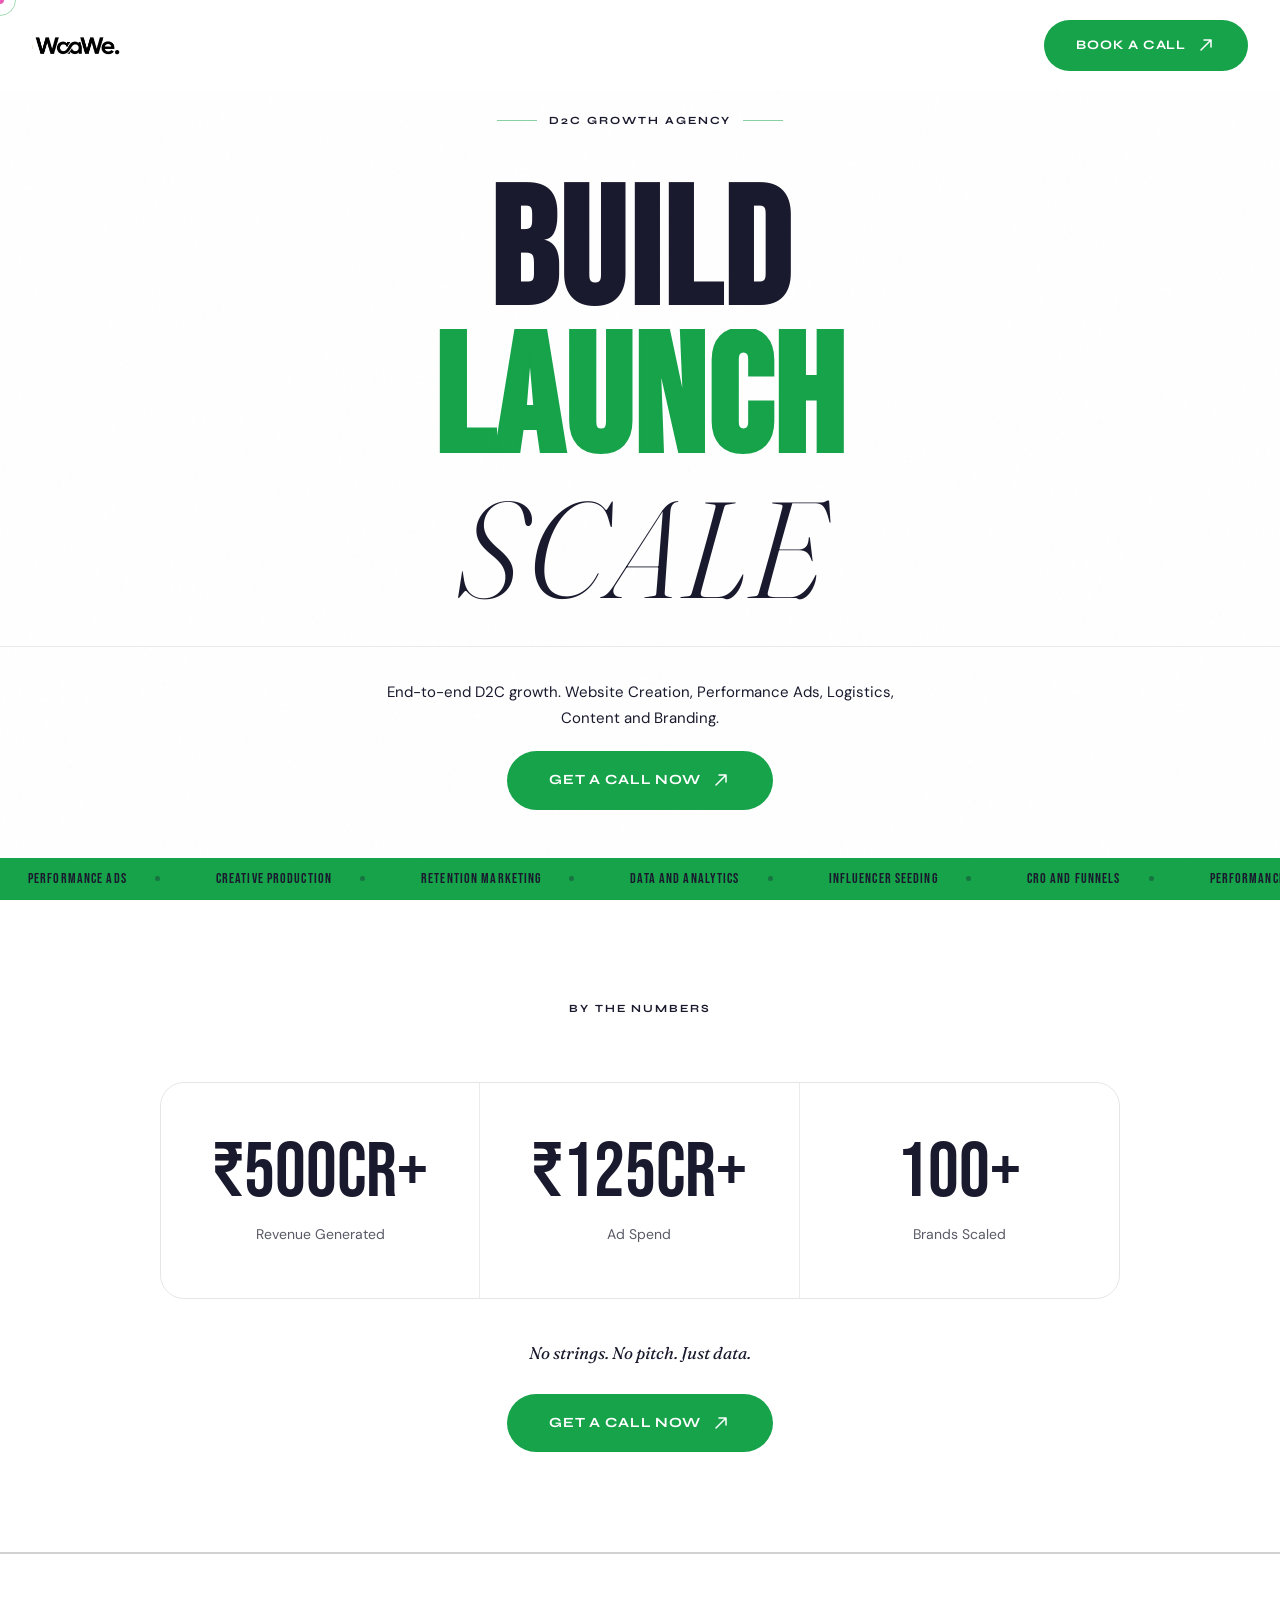
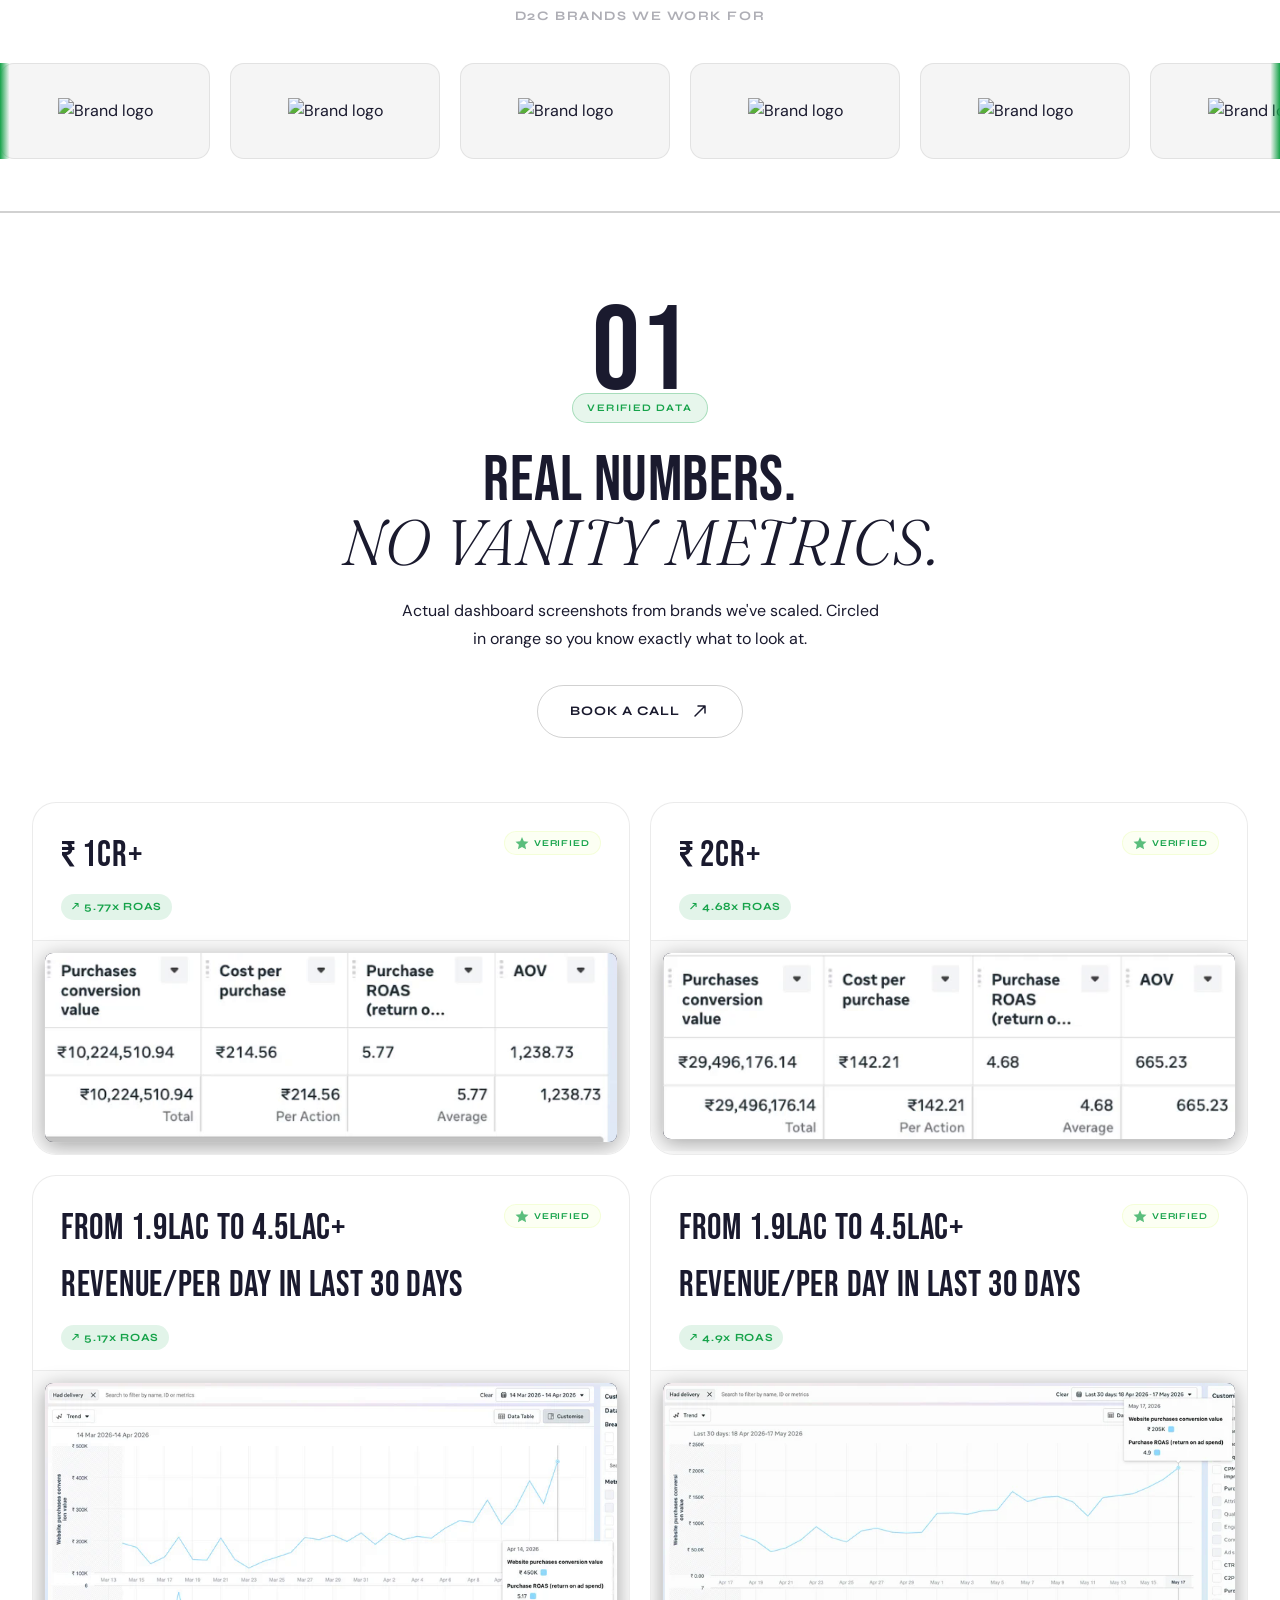
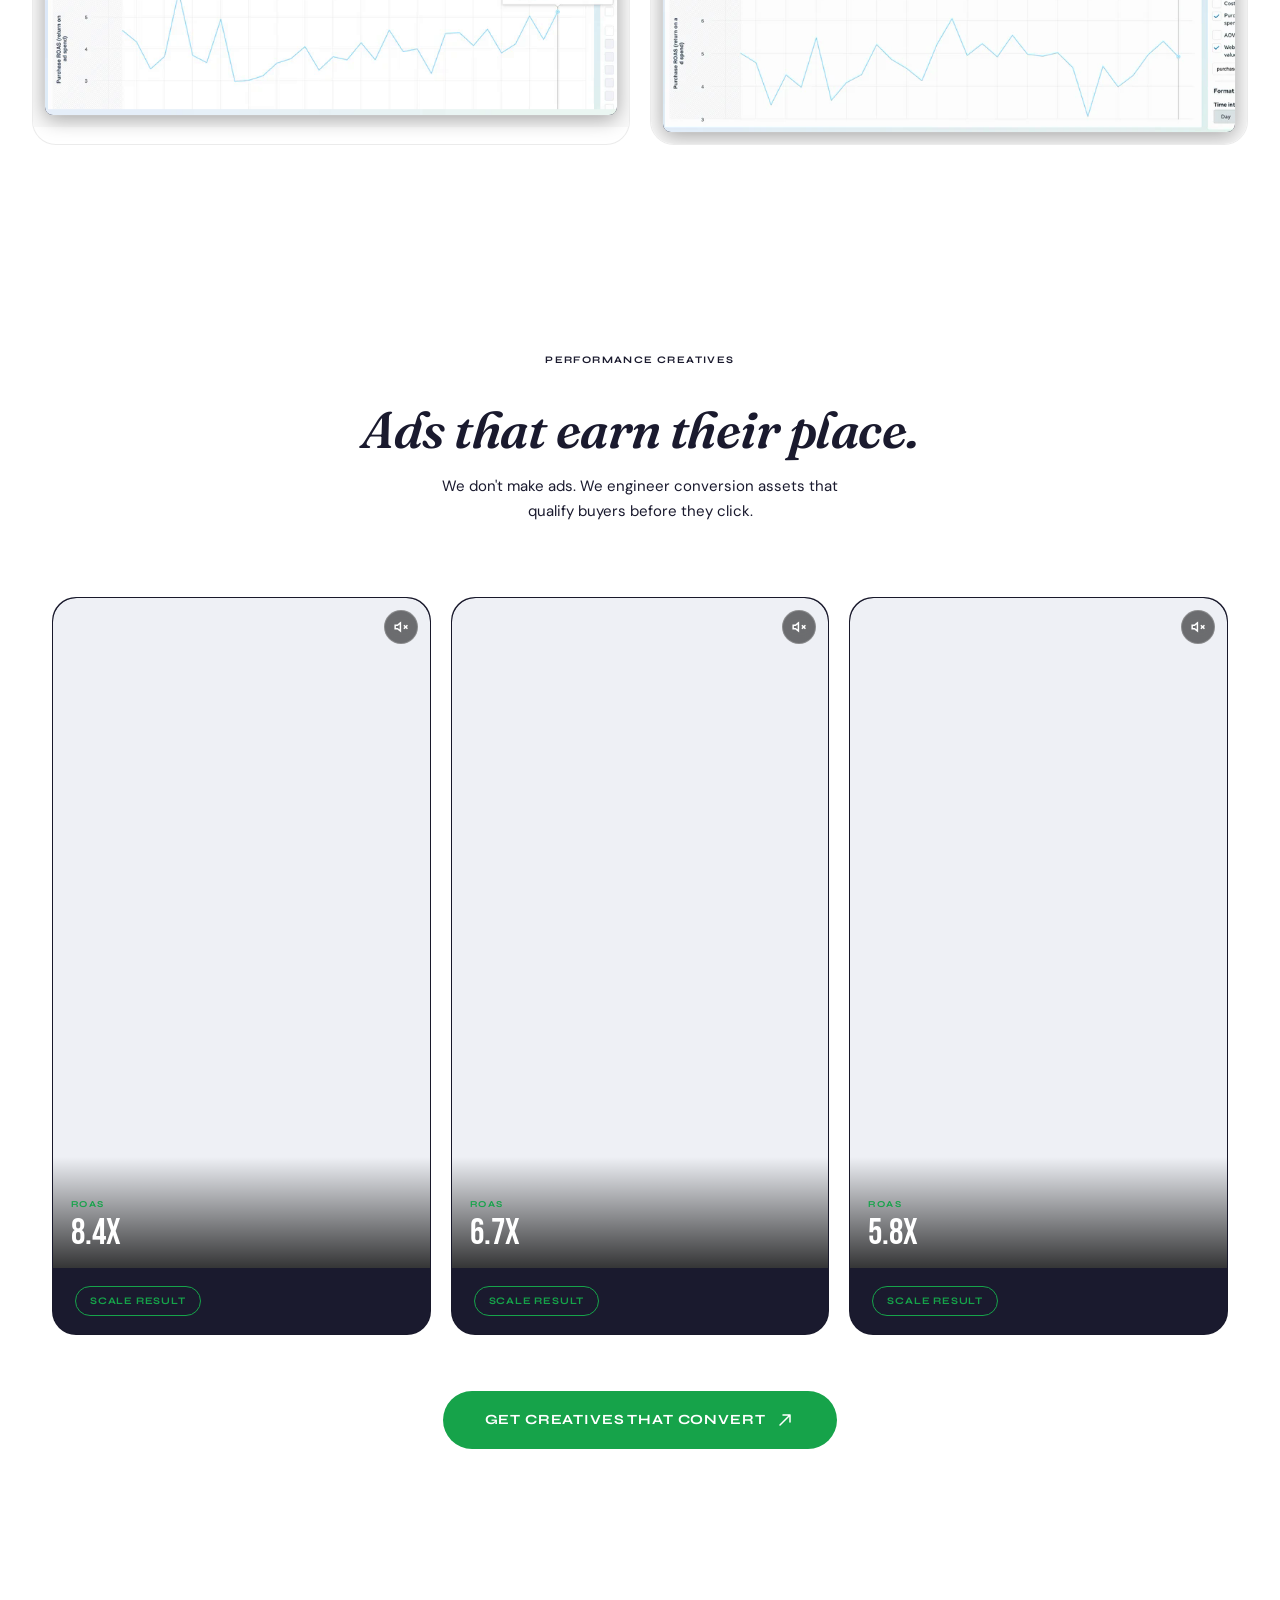
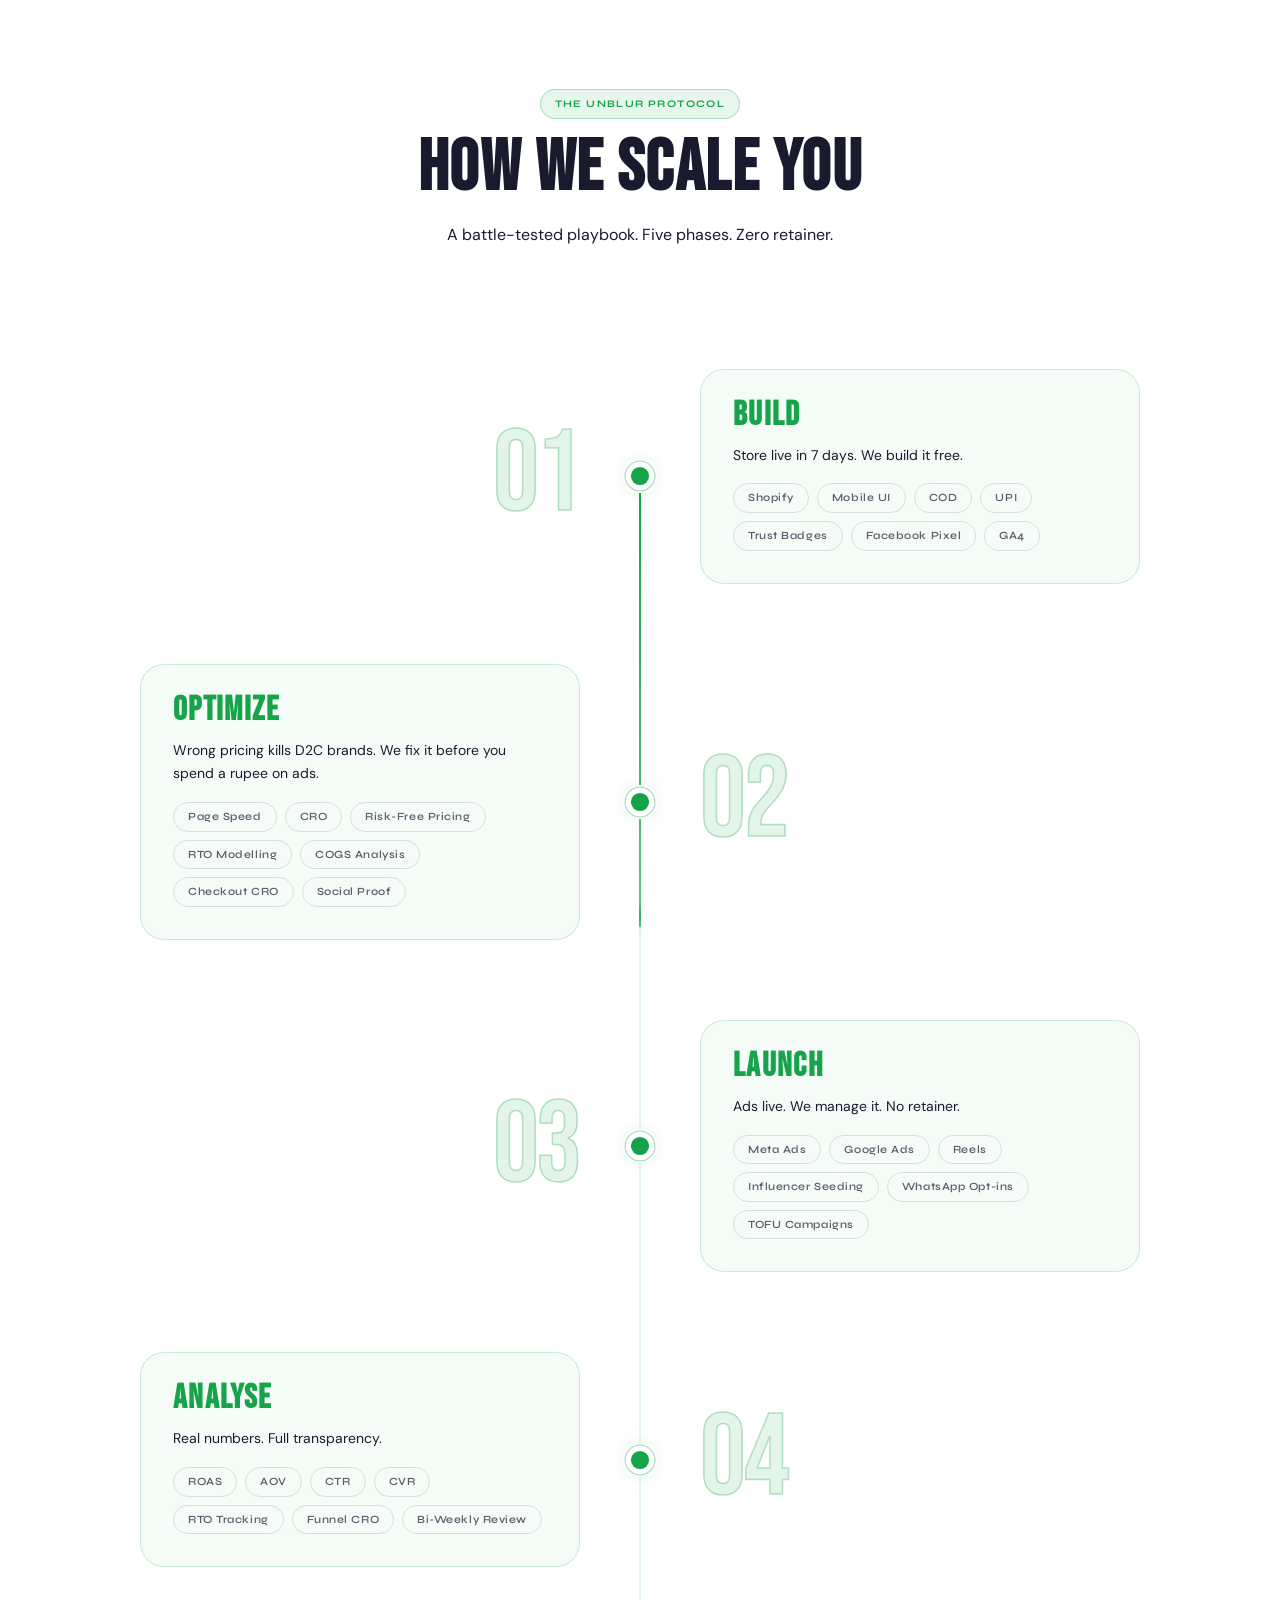
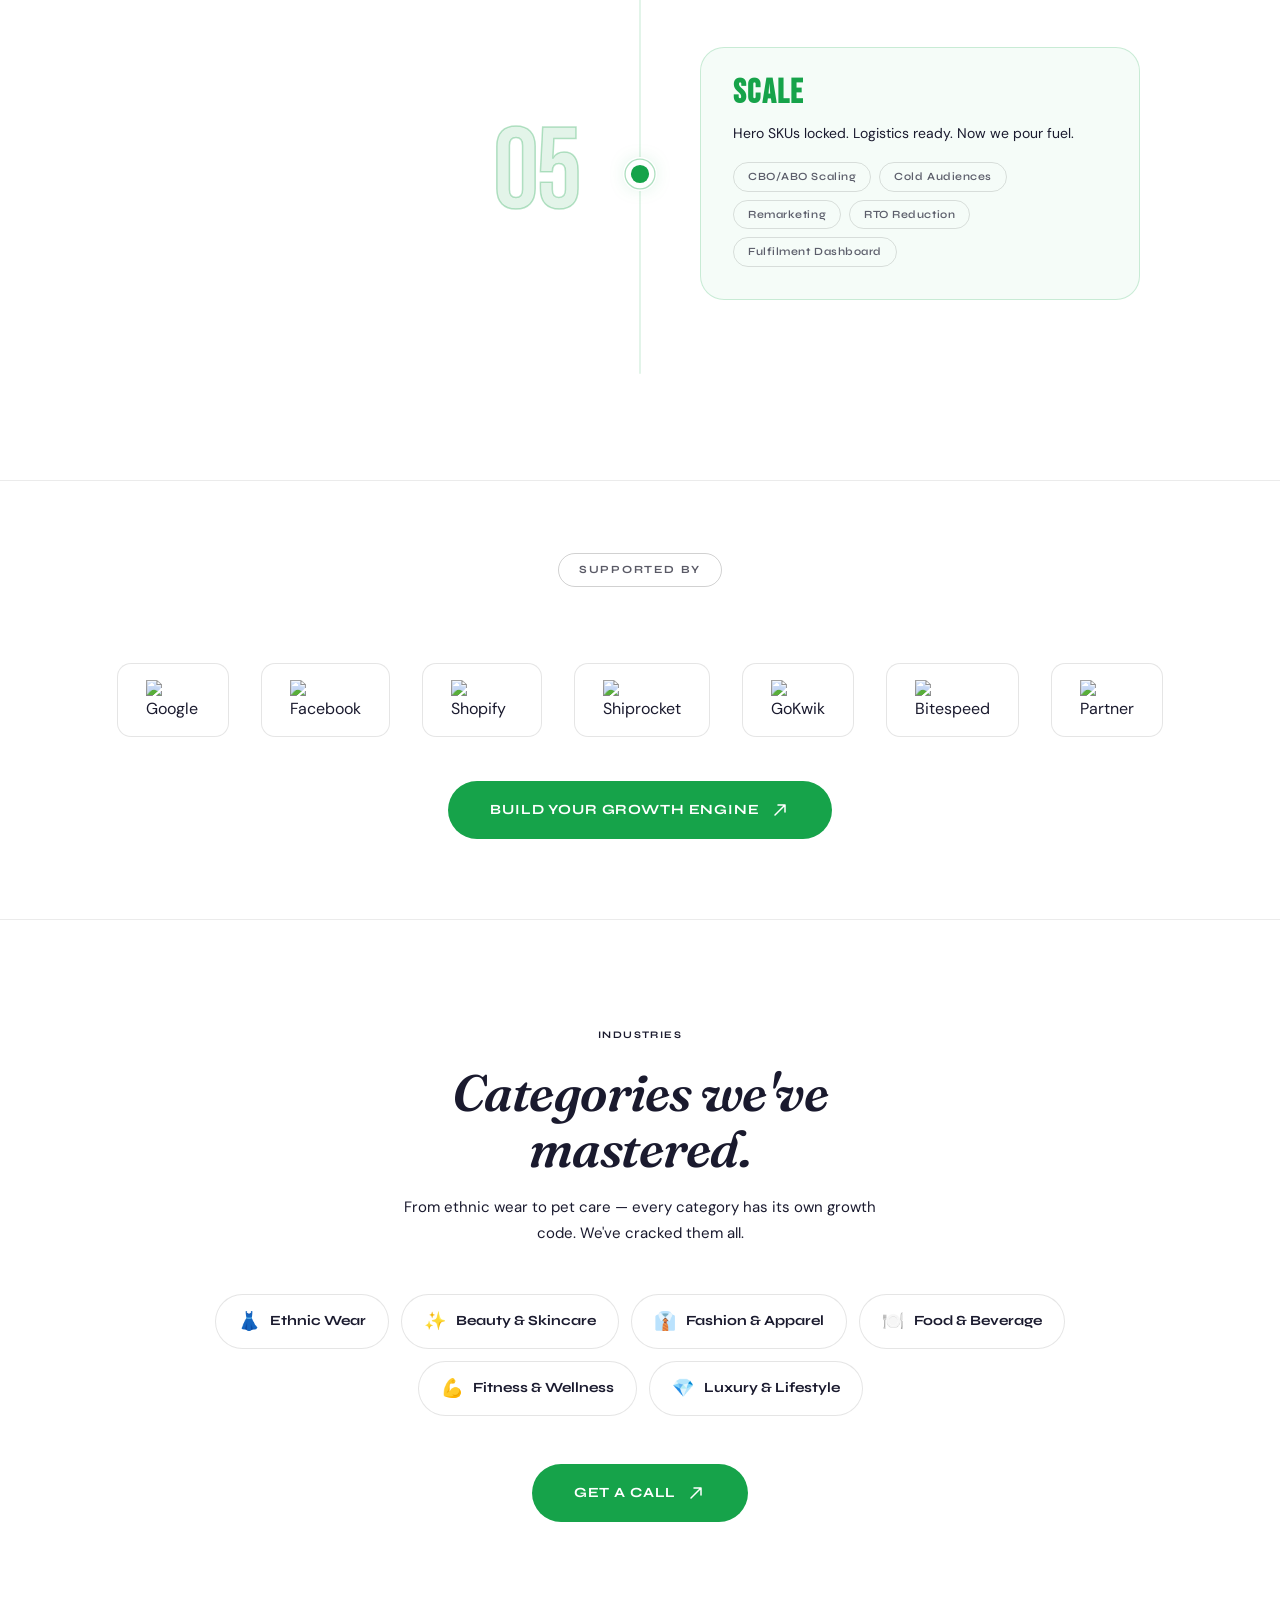
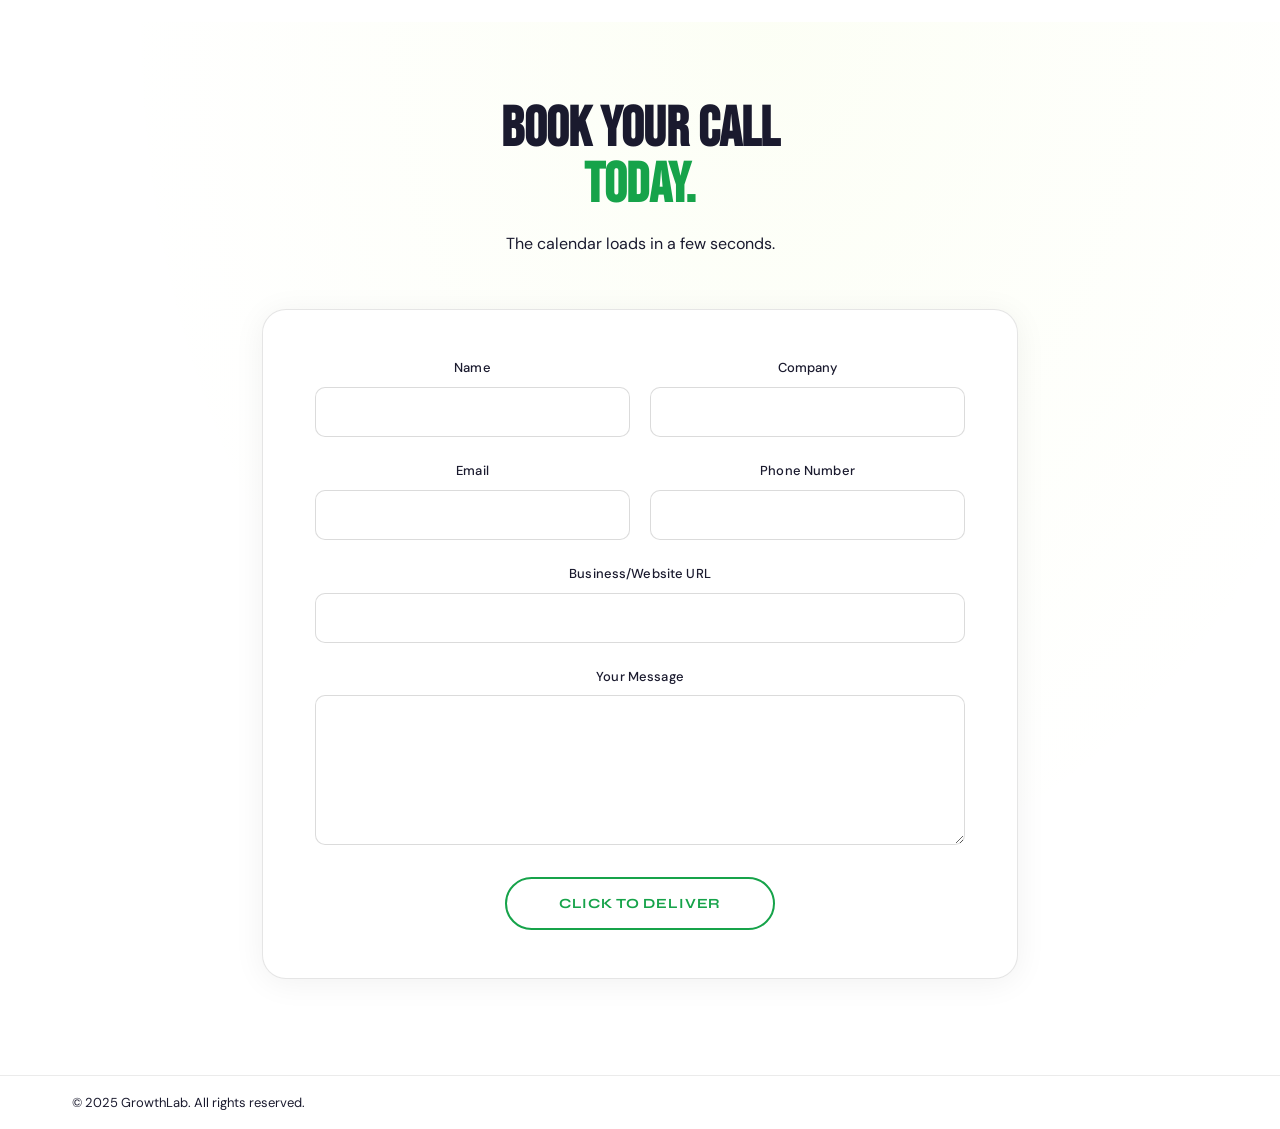
==== commit c4563074: "Add files via upload" ====
--- a/index.html
+++ b/index.html
@@ -1,4 +1,4 @@
-<!DOCTYPE html><html lang="en"><head><meta charset="utf-8"><meta name="viewport" content="width=device-width, initial-scale=1"><title>D2C Growth Agency | Build, Launch &amp; Scale Your Brand</title><meta name="description" content="End-to-end D2C growth: website creation, performance ads, logistics, content and branding. 100+ brands scaled, ₹500Cr+ revenue generated."><meta name="theme-color" content="#ffffff"><meta property="og:type" content="website"><meta property="og:title" content="D2C Growth Agency | Build, Launch &amp; Scale Your Brand"><meta property="og:description" content="End-to-end D2C growth: website creation, performance ads, logistics, content and branding. 100+ brands scaled, ₹500Cr+ revenue generated."><meta property="og:locale" content="en_IN"><meta name="twitter:card" content="summary"><!--seo--><link rel="icon" type="image/png" href="assets/img/logo.png"><link rel="shortcut icon" href="assets/img/logo.png"><link rel="apple-touch-icon" href="assets/img/logo.png"><link rel="preconnect" href="https://fonts.googleapis.com"><link rel="preconnect" href="https://fonts.gstatic.com" crossorigin><link rel="preconnect" href="https://cdn.shopify.com" crossorigin><link rel="stylesheet" href="https://fonts.googleapis.com/css2?family=Bebas+Neue&amp;family=Syne:wght@400;600;700;800&amp;family=DM+Sans:wght@300;400;500&amp;family=Fraunces:ital,wght@1,300;1,600&amp;display=swap" media="print" onload="this.media='all'"><noscript><link rel="stylesheet" href="https://fonts.googleapis.com/css2?family=Bebas+Neue&amp;family=Syne:wght@400;600;700;800&amp;family=DM+Sans:wght@300;400;500&amp;family=Fraunces:ital,wght@1,300;1,600&amp;display=swap"></noscript><link rel="stylesheet" href="assets/css/styles.css?v=7d43fe71"><noscript><style>.sr{opacity:1!important;transform:none!important}</style></noscript></head><body><a class="skip-link" href="#main-content">Skip to content</a><div class="cursor" id="cursor"></div><div class="cursor-follower" id="cursorFollower"></div><header class="site-header" id="site-header"><a href="./" class="nav-logo"> <img src="assets/img/logo.png" alt="GROWTHLAB" class="nav-logo-img" > </a><nav class="nav-links" id="navLinks"></nav><div class="nav-right"><a href="#booking" class="btn btn-lime"> Book a Call <span class="arrow-icon"> <svg width="14" height="14" viewBox="0 0 14 14" fill="none"><path d="M2 12L12 2M12 2H5M12 2V9" stroke="currentColor" stroke-width="1.5" stroke-linecap="round" stroke-linejoin="round"/></svg> </span> </a> <button class="mobile-menu-toggle" id="mobileMenuToggle" aria-label="Toggle menu" aria-expanded="false"> <span class="hamburger-line"></span> <span class="hamburger-line"></span> <span class="hamburger-line"></span> </button></div></header><div class="mobile-menu" id="mobileMenu"><div class="mobile-menu-inner"><nav class="mobile-nav"></nav><div class="mobile-menu-cta"><a href="#booking" class="btn btn-lime btn-lg" style="width:100%;justify-content:center;"> Book a Call <span class="arrow-icon"> <svg width="14" height="14" viewBox="0 0 14 14" fill="none"><path d="M2 12L12 2M12 2H5M12 2V9" stroke="currentColor" stroke-width="1.5" stroke-linecap="round" stroke-linejoin="round"/></svg> </span> </a></div></div></div><main id="main-content"><section class="hero"><div class="hero-grid"></div><div class="hero-badge-row"><div class="hero-eyebrow">D2C Growth Agency</div></div><div class="hero-headline-block"><h1 class="hero-headline"><span class="line"><span class="line-inner">BUILD</span></span> <span class="line"><span class="line-inner lime-stroke">LAUNCH</span></span> <span class="line"><span class="line-inner"><span class="italic-word">SCALE</span></span></span></h1></div><div class="hero-bottom"><p class="hero-sub">End-to-end D2C growth. Website Creation, Performance Ads, Logistics, Content and Branding.</p><div class="hero-cta-group"><a href="#booking" class="btn btn-lime btn-lg"> Get a Call Now <span class="arrow-icon"> <svg width="14" height="14" viewBox="0 0 14 14" fill="none"><path d="M2 12L12 2M12 2H5M12 2V9" stroke="currentColor" stroke-width="1.5" stroke-linecap="round" stroke-linejoin="round"/></svg> </span> </a></div></div><div class="hero-ticker"><div class="ticker-track"><span class="ticker-item">Performance Ads<span class="ticker-dot"></span></span> <span class="ticker-item">Creative Production<span class="ticker-dot"></span></span> <span class="ticker-item">Retention Marketing<span class="ticker-dot"></span></span> <span class="ticker-item">Data and Analytics<span class="ticker-dot"></span></span> <span class="ticker-item">Influencer Seeding<span class="ticker-dot"></span></span> <span class="ticker-item">CRO and Funnels<span class="ticker-dot"></span></span> <span class="ticker-item" aria-hidden="true">Performance Ads<span class="ticker-dot"></span></span> <span class="ticker-item" aria-hidden="true">Creative Production<span class="ticker-dot"></span></span> <span class="ticker-item" aria-hidden="true">Retention Marketing<span class="ticker-dot"></span></span> <span class="ticker-item" aria-hidden="true">Data and Analytics<span class="ticker-dot"></span></span> <span class="ticker-item" aria-hidden="true">Influencer Seeding<span class="ticker-dot"></span></span> <span class="ticker-item" aria-hidden="true">CRO and Funnels<span class="ticker-dot"></span></span></div></div></section><section class="numbers-section"><div class="numbers-inner"><div class="numbers-label sr">By the Numbers</div><div class="numbers-row"><div class="number-cell sr sr-delay-1" ><div class="number-val" data-target="₹500CR+">₹500CR+</div><div class="number-desc">Revenue Generated</div></div><div class="number-cell sr sr-delay-2" ><div class="number-val" data-target="₹125CR+">₹125CR+</div><div class="number-desc">Ad Spend</div></div><div class="number-cell sr sr-delay-3" ><div class="number-val" data-target="100+">100+</div><div class="number-desc">Brands Scaled</div></div></div><p class="numbers-subtext sr">No strings. No pitch. Just data.</p><div class="numbers-cta-center sr"><a href="#booking" class="btn btn-lime btn-lg"> Get a Call Now <span class="arrow-icon"> <svg width="14" height="14" viewBox="0 0 14 14" fill="none"><path d="M2 12L12 2M12 2H5M12 2V9" stroke="currentColor" stroke-width="1.5" stroke-linecap="round" stroke-linejoin="round"/></svg> </span> </a></div></div></section><section class="logos-section logos-section--green logos-section--single"><div class="logos-header-row"><span class="logos-title-text sr" style="color:rgba(0,0,0,0.6);">D2C brands we work for</span></div><div class="logos-track-wrap logos-track-wrap--green logos-track-wrap--fade"><div class="logos-track logos-track--ltr"><div class="logo-chip logo-chip--green"><img src="https://cdn.shopify.com/s/files/1/0968/5817/7903/files/agl2_1.png?v=1777982544" alt="Brand logo" loading="lazy"></div><div class="logo-chip logo-chip--green"><img src="https://cdn.shopify.com/s/files/1/0968/5817/7903/files/agl4_1.png?v=1777982544" alt="Brand logo" loading="lazy"></div><div class="logo-chip logo-chip--green"><img src="https://cdn.shopify.com/s/files/1/0968/5817/7903/files/agl3_1.png?v=1777982545" alt="Brand logo" loading="lazy"></div><div class="logo-chip logo-chip--green"><img src="https://cdn.shopify.com/s/files/1/0968/5817/7903/files/agl10_1.png?v=1777982544" alt="Brand logo" loading="lazy"></div><div class="logo-chip logo-chip--green"><img src="https://cdn.shopify.com/s/files/1/0968/5817/7903/files/agl9_1.png?v=1777982545" alt="Brand logo" loading="lazy"></div><div class="logo-chip logo-chip--green"><img src="https://cdn.shopify.com/s/files/1/0968/5817/7903/files/agl7_1.png?v=1777982545" alt="Brand logo" loading="lazy"></div><div class="logo-chip logo-chip--green"><img src="https://cdn.shopify.com/s/files/1/0968/5817/7903/files/agl8_1.png?v=1777982545" alt="Brand logo" loading="lazy"></div><div class="logo-chip logo-chip--green"><img src="https://cdn.shopify.com/s/files/1/0968/5817/7903/files/agl1_1.png?v=1777982560" alt="Brand logo" loading="lazy"></div><div class="logo-chip logo-chip--green"><img src="https://cdn.shopify.com/s/files/1/0968/5817/7903/files/agl6_1.png?v=1777982545" alt="Brand logo" loading="lazy"></div><div class="logo-chip logo-chip--green"><img src="https://cdn.shopify.com/s/files/1/0968/5817/7903/files/agl5_1.png?v=1777982545" alt="Brand logo" loading="lazy"></div><div class="logo-chip logo-chip--green"><img src="https://cdn.shopify.com/s/files/1/0968/5817/7903/files/agl11_1.png?v=1777982545" alt="Brand logo" loading="lazy"></div><div class="logo-chip logo-chip--green" aria-hidden="true"><img src="https://cdn.shopify.com/s/files/1/0968/5817/7903/files/agl2_1.png?v=1777982544" alt="" loading="lazy"></div><div class="logo-chip logo-chip--green" aria-hidden="true"><img src="https://cdn.shopify.com/s/files/1/0968/5817/7903/files/agl4_1.png?v=1777982544" alt="" loading="lazy"></div><div class="logo-chip logo-chip--green" aria-hidden="true"><img src="https://cdn.shopify.com/s/files/1/0968/5817/7903/files/agl3_1.png?v=1777982545" alt="" loading="lazy"></div><div class="logo-chip logo-chip--green" aria-hidden="true"><img src="https://cdn.shopify.com/s/files/1/0968/5817/7903/files/agl10_1.png?v=1777982544" alt="" loading="lazy"></div><div class="logo-chip logo-chip--green" aria-hidden="true"><img src="https://cdn.shopify.com/s/files/1/0968/5817/7903/files/agl9_1.png?v=1777982545" alt="" loading="lazy"></div><div class="logo-chip logo-chip--green" aria-hidden="true"><img src="https://cdn.shopify.com/s/files/1/0968/5817/7903/files/agl7_1.png?v=1777982545" alt="" loading="lazy"></div><div class="logo-chip logo-chip--green" aria-hidden="true"><img src="https://cdn.shopify.com/s/files/1/0968/5817/7903/files/agl8_1.png?v=1777982545" alt="" loading="lazy"></div><div class="logo-chip logo-chip--green" aria-hidden="true"><img src="https://cdn.shopify.com/s/files/1/0968/5817/7903/files/agl1_1.png?v=1777982560" alt="" loading="lazy"></div><div class="logo-chip logo-chip--green" aria-hidden="true"><img src="https://cdn.shopify.com/s/files/1/0968/5817/7903/files/agl6_1.png?v=1777982545" alt="" loading="lazy"></div><div class="logo-chip logo-chip--green" aria-hidden="true"><img src="https://cdn.shopify.com/s/files/1/0968/5817/7903/files/agl5_1.png?v=1777982545" alt="" loading="lazy"></div><div class="logo-chip logo-chip--green" aria-hidden="true"><img src="https://cdn.shopify.com/s/files/1/0968/5817/7903/files/agl11_1.png?v=1777982545" alt="" loading="lazy"></div><div class="logo-chip logo-chip--green" aria-hidden="true"><img src="https://cdn.shopify.com/s/files/1/0968/5817/7903/files/agl2_1.png?v=1777982544" alt="" loading="lazy"></div><div class="logo-chip logo-chip--green" aria-hidden="true"><img src="https://cdn.shopify.com/s/files/1/0968/5817/7903/files/agl4_1.png?v=1777982544" alt="" loading="lazy"></div><div class="logo-chip logo-chip--green" aria-hidden="true"><img src="https://cdn.shopify.com/s/files/1/0968/5817/7903/files/agl3_1.png?v=1777982545" alt="" loading="lazy"></div><div class="logo-chip logo-chip--green" aria-hidden="true"><img src="https://cdn.shopify.com/s/files/1/0968/5817/7903/files/agl10_1.png?v=1777982544" alt="" loading="lazy"></div><div class="logo-chip logo-chip--green" aria-hidden="true"><img src="https://cdn.shopify.com/s/files/1/0968/5817/7903/files/agl9_1.png?v=1777982545" alt="" loading="lazy"></div><div class="logo-chip logo-chip--green" aria-hidden="true"><img src="https://cdn.shopify.com/s/files/1/0968/5817/7903/files/agl7_1.png?v=1777982545" alt="" loading="lazy"></div><div class="logo-chip logo-chip--green" aria-hidden="true"><img src="https://cdn.shopify.com/s/files/1/0968/5817/7903/files/agl8_1.png?v=1777982545" alt="" loading="lazy"></div><div class="logo-chip logo-chip--green" aria-hidden="true"><img src="https://cdn.shopify.com/s/files/1/0968/5817/7903/files/agl1_1.png?v=1777982560" alt="" loading="lazy"></div><div class="logo-chip logo-chip--green" aria-hidden="true"><img src="https://cdn.shopify.com/s/files/1/0968/5817/7903/files/agl6_1.png?v=1777982545" alt="" loading="lazy"></div><div class="logo-chip logo-chip--green" aria-hidden="true"><img src="https://cdn.shopify.com/s/files/1/0968/5817/7903/files/agl5_1.png?v=1777982545" alt="" loading="lazy"></div><div class="logo-chip logo-chip--green" aria-hidden="true"><img src="https://cdn.shopify.com/s/files/1/0968/5817/7903/files/agl11_1.png?v=1777982545" alt="" loading="lazy"></div></div></div></section><section class="results-section"><div class="results-header"><div class="results-header-left sr"><div class="section-num" aria-hidden="true">01</div><div><span class="tag tag-lime" style="margin-bottom:16px;">Verified Data</span><div class="display-md" style="color:var(--white);margin-top:12px;">Real Numbers.</div><div class="display-md italic-accent" style="color:var(--lime);">No vanity metrics.</div></div></div><div class="results-header-right sr sr-delay-2"><p>Actual dashboard screenshots from brands we've scaled. Circled in orange so you know exactly what to look at.</p><a href="#booking" class="btn btn-outline" style="margin-top:32px;"> Book a Call <span class="arrow-icon"><svg width="14" height="14" viewBox="0 0 14 14" fill="none"><path d="M2 12L12 2M12 2H5M12 2V9" stroke="currentColor" stroke-width="1.5" stroke-linecap="round" stroke-linejoin="round"/></svg></span> </a></div></div><div class="results-cards"><div class="result-card sr sr-delay-1" ><div class="result-card-header"><div class="result-card-meta"><div class="result-revenue">₹ 1Cr+</div><div class="result-tags"><span class="rtag rtag-lime">↗ 5.77x ROAS</span> <span class="rtag rtag-white">AOV ₹1,238</span></div></div><div class="result-verified-badge"><svg width="14" height="14" viewBox="0 0 14 14" fill="none"><path d="M7 1L8.8 5.2L13.5 5.7L10.1 8.7L11.1 13.3L7 10.9L2.9 13.3L3.9 8.7L0.5 5.7L5.2 5.2L7 1Z" fill="var(--lime)" opacity="0.7"/></svg> <span>Verified</span></div></div><div class="result-card-body"><div class="result-screenshot-wrap"><img src="assets/img/results/result-1.png" alt="Dashboard screenshot — ₹ 1Cr+" loading="lazy" ></div></div></div><div class="result-card sr sr-delay-2" ><div class="result-card-header"><div class="result-card-meta"><div class="result-revenue">₹ 2Cr+</div><div class="result-tags"><span class="rtag rtag-lime">↗ 4.68x ROAS</span> <span class="rtag rtag-white">AOV ₹665</span></div></div><div class="result-verified-badge"><svg width="14" height="14" viewBox="0 0 14 14" fill="none"><path d="M7 1L8.8 5.2L13.5 5.7L10.1 8.7L11.1 13.3L7 10.9L2.9 13.3L3.9 8.7L0.5 5.7L5.2 5.2L7 1Z" fill="var(--lime)" opacity="0.7"/></svg> <span>Verified</span></div></div><div class="result-card-body"><div class="result-screenshot-wrap"><img src="assets/img/results/result-2.png" alt="Dashboard screenshot — ₹ 2Cr+" loading="lazy" ></div></div></div><div class="result-card sr sr-delay-3" ><div class="result-card-header"><div class="result-card-meta"><div class="result-revenue is-long">From 1.9Lac to 4.5Lac+ Revenue/Per Day in last 30 Days</div><div class="result-tags"><span class="rtag rtag-lime">↗ 5.17x ROAS</span> <span class="rtag rtag-white">AOV 1484</span></div></div><div class="result-verified-badge"><svg width="14" height="14" viewBox="0 0 14 14" fill="none"><path d="M7 1L8.8 5.2L13.5 5.7L10.1 8.7L11.1 13.3L7 10.9L2.9 13.3L3.9 8.7L0.5 5.7L5.2 5.2L7 1Z" fill="var(--lime)" opacity="0.7"/></svg> <span>Verified</span></div></div><div class="result-card-body"><div class="result-screenshot-wrap"><img src="assets/img/results/result-3.png" alt="Dashboard screenshot — From 1.9Lac to 4.5Lac+ Revenue/Per Day in last 30 Days" loading="lazy" ></div></div></div><div class="result-card sr sr-delay-4" ><div class="result-card-header"><div class="result-card-meta"><div class="result-revenue is-long">From 1.9Lac to 4.5Lac+ Revenue/Per Day in last 30 Days</div><div class="result-tags"><span class="rtag rtag-lime">↗ 4.9x ROAS</span> <span class="rtag rtag-white">AOV ₹665</span></div></div><div class="result-verified-badge"><svg width="14" height="14" viewBox="0 0 14 14" fill="none"><path d="M7 1L8.8 5.2L13.5 5.7L10.1 8.7L11.1 13.3L7 10.9L2.9 13.3L3.9 8.7L0.5 5.7L5.2 5.2L7 1Z" fill="var(--lime)" opacity="0.7"/></svg> <span>Verified</span></div></div><div class="result-card-body"><div class="result-screenshot-wrap"><img src="assets/img/results/result-4.png" alt="Dashboard screenshot — From 1.9Lac to 4.5Lac+ Revenue/Per Day in last 30 Days" loading="lazy" ></div></div></div></div></section><section class="creatives-section"><div class="creatives-header"><div class="creatives-header-center sr"><span class="tag tag-dark" style="margin-bottom:16px;">Performance Creatives</span><div class="heading-fraunces text-ink" style="max-width:600px;margin:12px auto 0;">Ads that earn their place.</div><p style="font-size:15px;color:var(--muted);max-width:440px;margin:16px auto 0;line-height:1.7;">We don't make ads. We engineer conversion assets that qualify buyers before they click.</p></div></div><div class="creatives-grid"><div class="creative-card sr sr-delay-1" ><div class="creative-thumb creative-thumb--video"><video class="creative-video" id="vid-1" muted loop playsinline preload="metadata"> <source src="assets/video/ad-1.mp4" type="video/mp4"> </video> <button class="creative-sound-toggle" id="snd-1" aria-label="Toggle sound" data-vid="vid-1"> <svg class="icon-muted" width="14" height="14" viewBox="0 0 24 24" fill="none" stroke="currentColor" stroke-width="2.5"><path d="M11 5L6 9H2v6h4l5 4V5z"/><line x1="23" y1="9" x2="17" y2="15"/><line x1="17" y1="9" x2="23" y2="15"/></svg> <svg class="icon-unmuted" width="14" height="14" viewBox="0 0 24 24" fill="none" stroke="currentColor" stroke-width="2.5"><path d="M11 5L6 9H2v6h4l5 4V5z"/><path d="M19.07 4.93a10 10 0 0 1 0 14.14M15.54 8.46a5 5 0 0 1 0 7.07"/></svg> </button><div class="creative-video-overlay"><div class="creative-metric-type">ROAS</div><div class="creative-metric-num">8.4X</div></div></div><div class="creative-foot"><span class="creative-impact-pill">Scale Result</span></div></div><div class="creative-card sr sr-delay-2" ><div class="creative-thumb creative-thumb--video"><video class="creative-video" id="vid-2" muted loop playsinline preload="metadata"> <source src="assets/video/ad-2.mp4" type="video/mp4"> </video> <button class="creative-sound-toggle" id="snd-2" aria-label="Toggle sound" data-vid="vid-2"> <svg class="icon-muted" width="14" height="14" viewBox="0 0 24 24" fill="none" stroke="currentColor" stroke-width="2.5"><path d="M11 5L6 9H2v6h4l5 4V5z"/><line x1="23" y1="9" x2="17" y2="15"/><line x1="17" y1="9" x2="23" y2="15"/></svg> <svg class="icon-unmuted" width="14" height="14" viewBox="0 0 24 24" fill="none" stroke="currentColor" stroke-width="2.5"><path d="M11 5L6 9H2v6h4l5 4V5z"/><path d="M19.07 4.93a10 10 0 0 1 0 14.14M15.54 8.46a5 5 0 0 1 0 7.07"/></svg> </button><div class="creative-video-overlay"><div class="creative-metric-type">ROAS</div><div class="creative-metric-num">6.7X</div></div></div><div class="creative-foot"><span class="creative-impact-pill">Scale Result</span></div></div><div class="creative-card sr sr-delay-3" ><div class="creative-thumb creative-thumb--video"><video class="creative-video" id="vid-3" muted loop playsinline preload="metadata"> <source src="assets/video/ad-3.mp4" type="video/mp4"> </video> <button class="creative-sound-toggle" id="snd-3" aria-label="Toggle sound" data-vid="vid-3"> <svg class="icon-muted" width="14" height="14" viewBox="0 0 24 24" fill="none" stroke="currentColor" stroke-width="2.5"><path d="M11 5L6 9H2v6h4l5 4V5z"/><line x1="23" y1="9" x2="17" y2="15"/><line x1="17" y1="9" x2="23" y2="15"/></svg> <svg class="icon-unmuted" width="14" height="14" viewBox="0 0 24 24" fill="none" stroke="currentColor" stroke-width="2.5"><path d="M11 5L6 9H2v6h4l5 4V5z"/><path d="M19.07 4.93a10 10 0 0 1 0 14.14M15.54 8.46a5 5 0 0 1 0 7.07"/></svg> </button><div class="creative-video-overlay"><div class="creative-metric-type">ROAS</div><div class="creative-metric-num">5.8X</div></div></div><div class="creative-foot"><span class="creative-impact-pill">Scale Result</span></div></div></div><div class="creatives-cta-center sr"><a href="#booking" class="btn btn-lime btn-lg"> Get Creatives That Convert <span class="arrow-icon"><svg width="14" height="14" viewBox="0 0 14 14" fill="none"><path d="M2 12L12 2M12 2H5M12 2V9" stroke="currentColor" stroke-width="1.5" stroke-linecap="round" stroke-linejoin="round"/></svg></span> </a></div></section><section class="unblur-timeline-section"><div class="ubt-inner"><div class="ubt-header sr"><span class="tag tag-lime">The UNBLUR Protocol</span><h2 class="ubt-heading">How We Scale You</h2><p class="ubt-sub">A battle-tested playbook. Five phases. Zero retainer.</p></div><div class="ubt-timeline" id="ubt-timeline"><div class="ubt-line-track"><div class="ubt-line-fill" id="ubt-line-fill"><div class="ubt-line-glow"></div></div></div><div class="ubt-step ubt-step--left" data-step="1" ><div class="ubt-side ubt-side--a"><div class="ubt-step-num">01</div></div><div class="ubt-dot-col"><div class="ubt-dot-wrap"><div class="ubt-dot"><div class="ubt-dot-ring"></div></div></div></div><div class="ubt-side ubt-side--b"><div class="ubt-step-content"><h3 class="ubt-step-title">Build</h3><p class="ubt-step-desc">Store live in 7 days. We build it free.</p><div class="ubt-chips"><span class="ubt-chip">Shopify</span> <span class="ubt-chip">Mobile UI</span> <span class="ubt-chip">COD</span> <span class="ubt-chip">UPI</span> <span class="ubt-chip">Trust Badges</span> <span class="ubt-chip">Facebook Pixel</span> <span class="ubt-chip">GA4</span></div></div></div></div><div class="ubt-step ubt-step--right" data-step="2" ><div class="ubt-side ubt-side--a"><div class="ubt-step-content"><h3 class="ubt-step-title">Optimize</h3><p class="ubt-step-desc">Wrong pricing kills D2C brands. We fix it before you spend a rupee on ads.</p><div class="ubt-chips"><span class="ubt-chip">Page Speed</span> <span class="ubt-chip">CRO</span> <span class="ubt-chip">Risk-Free Pricing</span> <span class="ubt-chip">RTO Modelling</span> <span class="ubt-chip">COGS Analysis</span> <span class="ubt-chip">Checkout CRO</span> <span class="ubt-chip">Social Proof</span></div></div></div><div class="ubt-dot-col"><div class="ubt-dot-wrap"><div class="ubt-dot"><div class="ubt-dot-ring"></div></div></div></div><div class="ubt-side ubt-side--b"><div class="ubt-step-num">02</div></div></div><div class="ubt-step ubt-step--left" data-step="3" ><div class="ubt-side ubt-side--a"><div class="ubt-step-num">03</div></div><div class="ubt-dot-col"><div class="ubt-dot-wrap"><div class="ubt-dot"><div class="ubt-dot-ring"></div></div></div></div><div class="ubt-side ubt-side--b"><div class="ubt-step-content"><h3 class="ubt-step-title">Launch</h3><p class="ubt-step-desc">Ads live. We manage it. No retainer.</p><div class="ubt-chips"><span class="ubt-chip">Meta Ads</span> <span class="ubt-chip">Google Ads</span> <span class="ubt-chip">Reels</span> <span class="ubt-chip">Influencer Seeding</span> <span class="ubt-chip">WhatsApp Opt-ins</span> <span class="ubt-chip">TOFU Campaigns</span></div></div></div></div><div class="ubt-step ubt-step--right" data-step="4" ><div class="ubt-side ubt-side--a"><div class="ubt-step-content"><h3 class="ubt-step-title">Analyse</h3><p class="ubt-step-desc">Real numbers. Full transparency.</p><div class="ubt-chips"><span class="ubt-chip">ROAS</span> <span class="ubt-chip">AOV</span> <span class="ubt-chip">CTR</span> <span class="ubt-chip">CVR</span> <span class="ubt-chip">RTO Tracking</span> <span class="ubt-chip">Funnel CRO</span> <span class="ubt-chip">Bi-Weekly Review</span></div></div></div><div class="ubt-dot-col"><div class="ubt-dot-wrap"><div class="ubt-dot"><div class="ubt-dot-ring"></div></div></div></div><div class="ubt-side ubt-side--b"><div class="ubt-step-num">04</div></div></div><div class="ubt-step ubt-step--left" data-step="5" ><div class="ubt-side ubt-side--a"><div class="ubt-step-num">05</div></div><div class="ubt-dot-col"><div class="ubt-dot-wrap"><div class="ubt-dot"><div class="ubt-dot-ring"></div></div></div></div><div class="ubt-side ubt-side--b"><div class="ubt-step-content"><h3 class="ubt-step-title">Scale</h3><p class="ubt-step-desc">Hero SKUs locked. Logistics ready. Now we pour fuel.</p><div class="ubt-chips"><span class="ubt-chip">CBO/ABO Scaling</span> <span class="ubt-chip">Cold Audiences</span> <span class="ubt-chip">Remarketing</span> <span class="ubt-chip">RTO Reduction</span> <span class="ubt-chip">Fulfilment Dashboard</span></div></div></div></div></div></div></section><section class="partners-section"><div class="partners-inner"><div class="partners-eyebrow sr"><span class="partners-label">Supported By</span></div><div class="partners-logos sr sr-delay-2"><div class="partner-logo-wrap"><img src="https://cdn.shopify.com/s/files/1/0968/5817/7903/files/partner-1.png?v=1779012263" alt="Google Partner" loading="lazy" ></div><div class="partner-logo-wrap"><img src="https://cdn.shopify.com/s/files/1/0968/5817/7903/files/partner-3.png?v=1779012263" alt="Facebook Business Partner" loading="lazy" ></div><div class="partner-logo-wrap"><img src="https://cdn.shopify.com/s/files/1/0968/5817/7903/files/partner-2.png?v=1779012263" alt="Shopify Partners" loading="lazy" ></div><div class="partner-logo-wrap"><img src="https://cdn.shopify.com/s/files/1/0968/5817/7903/files/partner-4.png?v=1779012264" alt="Shiprocket" loading="lazy" ></div><div class="partner-logo-wrap"><img src="https://cdn.shopify.com/s/files/1/0968/5817/7903/files/partner-gokwik-new-DabRQpVL.png?v=1779012264" alt="GoKwik" loading="lazy" ></div><div class="partner-logo-wrap"><img src="https://cdn.shopify.com/s/files/1/0968/5817/7903/files/partner_5.webp?v=1779012272" alt="Bitespeed" loading="lazy" ></div><div class="partner-logo-wrap"><img src="https://cdn.shopify.com/s/files/1/0968/5817/7903/files/partner_6.png?v=1779012828" alt="Partner" loading="lazy" ></div></div><div class="partners-cta sr sr-delay-3"><a href="#booking" class="btn btn-lime btn-lg"> Build Your Growth Engine <span class="arrow-icon"><svg width="14" height="14" viewBox="0 0 14 14" fill="none"><path d="M2 12L12 2M12 2H5M12 2V9" stroke="currentColor" stroke-width="1.5" stroke-linecap="round" stroke-linejoin="round"/></svg></span> </a></div></div></section><section class="industries-section"><div class="industries-inner"><div class="industries-header sr"><span class="tag tag-dark">Industries</span><div class="heading-fraunces text-ink" style="margin-top:16px;">Categories we've mastered.</div><p class="industries-body">From ethnic wear to pet care — every category has its own growth code. We've cracked them all.</p></div><div class="industry-tags-cloud sr sr-delay-2"><span class="industry-tag" > <span class="tag-emoji">👗</span> Ethnic Wear </span> <span class="industry-tag" > <span class="tag-emoji">✨</span> Beauty &amp; Skincare </span> <span class="industry-tag" > <span class="tag-emoji">👔</span> Fashion &amp; Apparel </span> <span class="industry-tag" > <span class="tag-emoji">🍽️</span> Food &amp; Beverage </span> <span class="industry-tag" > <span class="tag-emoji">💪</span> Fitness &amp; Wellness </span> <span class="industry-tag" > <span class="tag-emoji">💎</span> Luxury &amp; Lifestyle </span></div><div class="industries-cta sr sr-delay-3"><a href="#booking" class="btn btn-lime btn-lg"> Get a Call <span class="arrow-icon"><svg width="14" height="14" viewBox="0 0 14 14" fill="none"><path d="M2 12L12 2M12 2H5M12 2V9" stroke="currentColor" stroke-width="1.5" stroke-linecap="round" stroke-linejoin="round"/></svg></span> </a></div></div></section><section class="booking-section" id="booking"><div class="booking-bg"></div><div class="booking-inner"><div class="booking-header sr"><h2 class="booking-headline">Book Your Call<br> <span class="lime-word">Today.</span></h2><p class="booking-sub sr sr-delay-1">The calendar loads in a few seconds.</p></div><div class="git-form-wrap sr sr-delay-2"><form id="gitForm" class="git-form" method="post" data-form><input type="text" name="_gotcha" class="hp" tabindex="-1" autocomplete="off" aria-hidden="true"><div class="git-success" style="display:none"><div class="git-success-icon">&#10003;</div><h3>Message received!</h3><p>We'll review your details and get back to you within 24 hours.</p></div><div class="git-row"><div class="git-field"><label for="git-name">Name</label> <input type="text" id="git-name" name="name" autocomplete="name" required></div><div class="git-field"><label for="git-company">Company</label> <input type="text" id="git-company" name="company" autocomplete="organization"></div></div><div class="git-row"><div class="git-field"><label for="git-email">Email</label> <input type="email" id="git-email" name="email" autocomplete="email" required></div><div class="git-field"><label for="git-phone">Phone Number</label> <input type="tel" id="git-phone" name="phone" autocomplete="tel"></div></div><div class="git-field git-field-full"><label for="git-website">Business/Website URL</label> <input type="text" id="git-website" name="website" autocomplete="url"></div><div class="git-field git-field-full"><label for="git-message">Your Message</label> <textarea id="git-message" name="message" rows="6"></textarea></div><div class="git-submit-row"><button type="submit" class="btn git-btn" id="gitSubmitBtn"> Click to Deliver </button></div></form></div></div></section></main><footer class="site-footer-bar"><div class="footer-bar-inner"><p class="footer-bar-copy">© 2025 GrowthLab. All rights reserved.</p><nav class="footer-bar-links" aria-label="Legal links"></nav></div></footer><script src="assets/js/site-config.js?v=e909b298" defer></script> <script src="assets/js/main.js?v=b6cd132e" defer></script><script>
+<!DOCTYPE html><html lang="en"><head><meta charset="utf-8"><meta name="viewport" content="width=device-width, initial-scale=1"><title>D2C Growth Agency | Build, Launch &amp; Scale Your Brand</title><meta name="description" content="End-to-end D2C growth: website creation, performance ads, logistics, content and branding. 100+ brands scaled, ₹500Cr+ revenue generated."><meta name="theme-color" content="#ffffff"><meta property="og:type" content="website"><meta property="og:title" content="D2C Growth Agency | Build, Launch &amp; Scale Your Brand"><meta property="og:description" content="End-to-end D2C growth: website creation, performance ads, logistics, content and branding. 100+ brands scaled, ₹500Cr+ revenue generated."><meta property="og:locale" content="en_IN"><meta name="twitter:card" content="summary"><!--seo--><link rel="icon" type="image/png" href="assets/img/logo.png"><link rel="shortcut icon" href="assets/img/logo.png"><link rel="apple-touch-icon" href="assets/img/logo.png"><link rel="preconnect" href="https://fonts.googleapis.com"><link rel="preconnect" href="https://fonts.gstatic.com" crossorigin><link rel="preconnect" href="https://cdn.shopify.com" crossorigin><link rel="stylesheet" href="https://fonts.googleapis.com/css2?family=Bebas+Neue&amp;family=Syne:wght@400;600;700;800&amp;family=DM+Sans:wght@300;400;500&amp;family=Fraunces:ital,wght@1,300;1,600&amp;display=swap" media="print" onload="this.media='all'"><noscript><link rel="stylesheet" href="https://fonts.googleapis.com/css2?family=Bebas+Neue&amp;family=Syne:wght@400;600;700;800&amp;family=DM+Sans:wght@300;400;500&amp;family=Fraunces:ital,wght@1,300;1,600&amp;display=swap"></noscript><link rel="stylesheet" href="assets/css/styles.css?v=26a181d3"><noscript><style>.sr{opacity:1!important;transform:none!important}</style></noscript></head><body><a class="skip-link" href="#main-content">Skip to content</a><div class="cursor" id="cursor"></div><div class="cursor-follower" id="cursorFollower"></div><header class="site-header" id="site-header"><a href="./" class="nav-logo"> <img src="assets/img/logo.png" alt="GROWTHLAB" class="nav-logo-img" > </a><nav class="nav-links" id="navLinks"></nav><div class="nav-right"><a href="#booking" class="btn btn-lime"> Book a Call <span class="arrow-icon"> <svg width="14" height="14" viewBox="0 0 14 14" fill="none"><path d="M2 12L12 2M12 2H5M12 2V9" stroke="currentColor" stroke-width="1.5" stroke-linecap="round" stroke-linejoin="round"/></svg> </span> </a> <button class="mobile-menu-toggle" id="mobileMenuToggle" aria-label="Toggle menu" aria-expanded="false"> <span class="hamburger-line"></span> <span class="hamburger-line"></span> <span class="hamburger-line"></span> </button></div></header><div class="mobile-menu" id="mobileMenu"><div class="mobile-menu-inner"><nav class="mobile-nav"></nav><div class="mobile-menu-cta"><a href="#booking" class="btn btn-lime btn-lg" style="width:100%;justify-content:center;"> Book a Call <span class="arrow-icon"> <svg width="14" height="14" viewBox="0 0 14 14" fill="none"><path d="M2 12L12 2M12 2H5M12 2V9" stroke="currentColor" stroke-width="1.5" stroke-linecap="round" stroke-linejoin="round"/></svg> </span> </a></div></div></div><main id="main-content"><section class="hero"><div class="hero-grid"></div><div class="hero-badge-row"><div class="hero-eyebrow">D2C Growth Agency</div></div><div class="hero-headline-block"><h1 class="hero-headline"><span class="line"><span class="line-inner">BUILD</span></span> <span class="line"><span class="line-inner lime-stroke">LAUNCH</span></span> <span class="line"><span class="line-inner"><span class="italic-word">SCALE</span></span></span></h1></div><div class="hero-bottom"><p class="hero-sub">End-to-end D2C growth. Website Creation, Performance Ads, Logistics, Content and Branding.</p><div class="hero-cta-group"><a href="#booking" class="btn btn-lime btn-lg"> Get a Call Now <span class="arrow-icon"> <svg width="14" height="14" viewBox="0 0 14 14" fill="none"><path d="M2 12L12 2M12 2H5M12 2V9" stroke="currentColor" stroke-width="1.5" stroke-linecap="round" stroke-linejoin="round"/></svg> </span> </a></div></div><div class="hero-ticker"><div class="ticker-track"><span class="ticker-item">Performance Ads<span class="ticker-dot"></span></span> <span class="ticker-item">Creative Production<span class="ticker-dot"></span></span> <span class="ticker-item">Retention Marketing<span class="ticker-dot"></span></span> <span class="ticker-item">Data and Analytics<span class="ticker-dot"></span></span> <span class="ticker-item">Influencer Seeding<span class="ticker-dot"></span></span> <span class="ticker-item">CRO and Funnels<span class="ticker-dot"></span></span> <span class="ticker-item" aria-hidden="true">Performance Ads<span class="ticker-dot"></span></span> <span class="ticker-item" aria-hidden="true">Creative Production<span class="ticker-dot"></span></span> <span class="ticker-item" aria-hidden="true">Retention Marketing<span class="ticker-dot"></span></span> <span class="ticker-item" aria-hidden="true">Data and Analytics<span class="ticker-dot"></span></span> <span class="ticker-item" aria-hidden="true">Influencer Seeding<span class="ticker-dot"></span></span> <span class="ticker-item" aria-hidden="true">CRO and Funnels<span class="ticker-dot"></span></span></div></div></section><section class="numbers-section"><div class="numbers-inner"><div class="numbers-label sr">By the Numbers</div><div class="numbers-row"><div class="number-cell sr sr-delay-1" ><div class="number-val" data-target="₹500CR+">₹500CR+</div><div class="number-desc">Revenue Generated</div></div><div class="number-cell sr sr-delay-2" ><div class="number-val" data-target="₹125CR+">₹125CR+</div><div class="number-desc">Ad Spend</div></div><div class="number-cell sr sr-delay-3" ><div class="number-val" data-target="100+">100+</div><div class="number-desc">Brands Scaled</div></div></div><p class="numbers-subtext sr">No strings. No pitch. Just data.</p><div class="numbers-cta-center sr"><a href="#booking" class="btn btn-lime btn-lg"> Get a Call Now <span class="arrow-icon"> <svg width="14" height="14" viewBox="0 0 14 14" fill="none"><path d="M2 12L12 2M12 2H5M12 2V9" stroke="currentColor" stroke-width="1.5" stroke-linecap="round" stroke-linejoin="round"/></svg> </span> </a></div></div></section><section class="logos-section logos-section--green logos-section--single"><div class="logos-header-row"><span class="logos-title-text sr" style="color:rgba(0,0,0,0.6);">D2C brands we work for</span></div><div class="logos-track-wrap logos-track-wrap--green logos-track-wrap--fade"><div class="logos-track logos-track--ltr"><div class="logo-chip logo-chip--green"><img src="https://cdn.shopify.com/s/files/1/0968/5817/7903/files/agl2_1.png?v=1777982544" alt="Brand logo" loading="lazy"></div><div class="logo-chip logo-chip--green"><img src="https://cdn.shopify.com/s/files/1/0968/5817/7903/files/agl4_1.png?v=1777982544" alt="Brand logo" loading="lazy"></div><div class="logo-chip logo-chip--green"><img src="https://cdn.shopify.com/s/files/1/0968/5817/7903/files/agl3_1.png?v=1777982545" alt="Brand logo" loading="lazy"></div><div class="logo-chip logo-chip--green"><img src="https://cdn.shopify.com/s/files/1/0968/5817/7903/files/agl10_1.png?v=1777982544" alt="Brand logo" loading="lazy"></div><div class="logo-chip logo-chip--green"><img src="https://cdn.shopify.com/s/files/1/0968/5817/7903/files/agl9_1.png?v=1777982545" alt="Brand logo" loading="lazy"></div><div class="logo-chip logo-chip--green"><img src="https://cdn.shopify.com/s/files/1/0968/5817/7903/files/agl7_1.png?v=1777982545" alt="Brand logo" loading="lazy"></div><div class="logo-chip logo-chip--green"><img src="https://cdn.shopify.com/s/files/1/0968/5817/7903/files/agl8_1.png?v=1777982545" alt="Brand logo" loading="lazy"></div><div class="logo-chip logo-chip--green"><img src="https://cdn.shopify.com/s/files/1/0968/5817/7903/files/agl1_1.png?v=1777982560" alt="Brand logo" loading="lazy"></div><div class="logo-chip logo-chip--green"><img src="https://cdn.shopify.com/s/files/1/0968/5817/7903/files/agl6_1.png?v=1777982545" alt="Brand logo" loading="lazy"></div><div class="logo-chip logo-chip--green"><img src="https://cdn.shopify.com/s/files/1/0968/5817/7903/files/agl5_1.png?v=1777982545" alt="Brand logo" loading="lazy"></div><div class="logo-chip logo-chip--green"><img src="https://cdn.shopify.com/s/files/1/0968/5817/7903/files/agl11_1.png?v=1777982545" alt="Brand logo" loading="lazy"></div><div class="logo-chip logo-chip--green" aria-hidden="true"><img src="https://cdn.shopify.com/s/files/1/0968/5817/7903/files/agl2_1.png?v=1777982544" alt="" loading="lazy"></div><div class="logo-chip logo-chip--green" aria-hidden="true"><img src="https://cdn.shopify.com/s/files/1/0968/5817/7903/files/agl4_1.png?v=1777982544" alt="" loading="lazy"></div><div class="logo-chip logo-chip--green" aria-hidden="true"><img src="https://cdn.shopify.com/s/files/1/0968/5817/7903/files/agl3_1.png?v=1777982545" alt="" loading="lazy"></div><div class="logo-chip logo-chip--green" aria-hidden="true"><img src="https://cdn.shopify.com/s/files/1/0968/5817/7903/files/agl10_1.png?v=1777982544" alt="" loading="lazy"></div><div class="logo-chip logo-chip--green" aria-hidden="true"><img src="https://cdn.shopify.com/s/files/1/0968/5817/7903/files/agl9_1.png?v=1777982545" alt="" loading="lazy"></div><div class="logo-chip logo-chip--green" aria-hidden="true"><img src="https://cdn.shopify.com/s/files/1/0968/5817/7903/files/agl7_1.png?v=1777982545" alt="" loading="lazy"></div><div class="logo-chip logo-chip--green" aria-hidden="true"><img src="https://cdn.shopify.com/s/files/1/0968/5817/7903/files/agl8_1.png?v=1777982545" alt="" loading="lazy"></div><div class="logo-chip logo-chip--green" aria-hidden="true"><img src="https://cdn.shopify.com/s/files/1/0968/5817/7903/files/agl1_1.png?v=1777982560" alt="" loading="lazy"></div><div class="logo-chip logo-chip--green" aria-hidden="true"><img src="https://cdn.shopify.com/s/files/1/0968/5817/7903/files/agl6_1.png?v=1777982545" alt="" loading="lazy"></div><div class="logo-chip logo-chip--green" aria-hidden="true"><img src="https://cdn.shopify.com/s/files/1/0968/5817/7903/files/agl5_1.png?v=1777982545" alt="" loading="lazy"></div><div class="logo-chip logo-chip--green" aria-hidden="true"><img src="https://cdn.shopify.com/s/files/1/0968/5817/7903/files/agl11_1.png?v=1777982545" alt="" loading="lazy"></div><div class="logo-chip logo-chip--green" aria-hidden="true"><img src="https://cdn.shopify.com/s/files/1/0968/5817/7903/files/agl2_1.png?v=1777982544" alt="" loading="lazy"></div><div class="logo-chip logo-chip--green" aria-hidden="true"><img src="https://cdn.shopify.com/s/files/1/0968/5817/7903/files/agl4_1.png?v=1777982544" alt="" loading="lazy"></div><div class="logo-chip logo-chip--green" aria-hidden="true"><img src="https://cdn.shopify.com/s/files/1/0968/5817/7903/files/agl3_1.png?v=1777982545" alt="" loading="lazy"></div><div class="logo-chip logo-chip--green" aria-hidden="true"><img src="https://cdn.shopify.com/s/files/1/0968/5817/7903/files/agl10_1.png?v=1777982544" alt="" loading="lazy"></div><div class="logo-chip logo-chip--green" aria-hidden="true"><img src="https://cdn.shopify.com/s/files/1/0968/5817/7903/files/agl9_1.png?v=1777982545" alt="" loading="lazy"></div><div class="logo-chip logo-chip--green" aria-hidden="true"><img src="https://cdn.shopify.com/s/files/1/0968/5817/7903/files/agl7_1.png?v=1777982545" alt="" loading="lazy"></div><div class="logo-chip logo-chip--green" aria-hidden="true"><img src="https://cdn.shopify.com/s/files/1/0968/5817/7903/files/agl8_1.png?v=1777982545" alt="" loading="lazy"></div><div class="logo-chip logo-chip--green" aria-hidden="true"><img src="https://cdn.shopify.com/s/files/1/0968/5817/7903/files/agl1_1.png?v=1777982560" alt="" loading="lazy"></div><div class="logo-chip logo-chip--green" aria-hidden="true"><img src="https://cdn.shopify.com/s/files/1/0968/5817/7903/files/agl6_1.png?v=1777982545" alt="" loading="lazy"></div><div class="logo-chip logo-chip--green" aria-hidden="true"><img src="https://cdn.shopify.com/s/files/1/0968/5817/7903/files/agl5_1.png?v=1777982545" alt="" loading="lazy"></div><div class="logo-chip logo-chip--green" aria-hidden="true"><img src="https://cdn.shopify.com/s/files/1/0968/5817/7903/files/agl11_1.png?v=1777982545" alt="" loading="lazy"></div></div></div></section><section class="results-section"><div class="results-header"><div class="results-header-left sr"><div class="section-num" aria-hidden="true">01</div><div><span class="tag tag-lime" style="margin-bottom:16px;">Verified Data</span><div class="display-md" style="color:var(--white);margin-top:12px;">Real Numbers.</div><div class="display-md italic-accent" style="color:var(--lime);">No vanity metrics.</div></div></div><div class="results-header-right sr sr-delay-2"><p>Actual dashboard screenshots from brands we've scaled. Circled in orange so you know exactly what to look at.</p><a href="#booking" class="btn btn-outline" style="margin-top:32px;"> Book a Call <span class="arrow-icon"><svg width="14" height="14" viewBox="0 0 14 14" fill="none"><path d="M2 12L12 2M12 2H5M12 2V9" stroke="currentColor" stroke-width="1.5" stroke-linecap="round" stroke-linejoin="round"/></svg></span> </a></div></div><div class="results-cards"><div class="result-card sr sr-delay-1" ><div class="result-card-header"><div class="result-card-meta"><div class="result-revenue">₹ 1Cr+</div><div class="result-tags"><span class="rtag rtag-lime">↗ 5.77x ROAS</span> <span class="rtag rtag-white">AOV ₹1,238</span></div></div><div class="result-verified-badge"><svg width="14" height="14" viewBox="0 0 14 14" fill="none"><path d="M7 1L8.8 5.2L13.5 5.7L10.1 8.7L11.1 13.3L7 10.9L2.9 13.3L3.9 8.7L0.5 5.7L5.2 5.2L7 1Z" fill="var(--lime)" opacity="0.7"/></svg> <span>Verified</span></div></div><div class="result-card-body"><div class="result-screenshot-wrap"><img src="assets/img/results/result-1.png" alt="Dashboard screenshot — ₹ 1Cr+" loading="lazy" ></div></div></div><div class="result-card sr sr-delay-2" ><div class="result-card-header"><div class="result-card-meta"><div class="result-revenue">₹ 2Cr+</div><div class="result-tags"><span class="rtag rtag-lime">↗ 4.68x ROAS</span> <span class="rtag rtag-white">AOV ₹665</span></div></div><div class="result-verified-badge"><svg width="14" height="14" viewBox="0 0 14 14" fill="none"><path d="M7 1L8.8 5.2L13.5 5.7L10.1 8.7L11.1 13.3L7 10.9L2.9 13.3L3.9 8.7L0.5 5.7L5.2 5.2L7 1Z" fill="var(--lime)" opacity="0.7"/></svg> <span>Verified</span></div></div><div class="result-card-body"><div class="result-screenshot-wrap"><img src="assets/img/results/result-2.png" alt="Dashboard screenshot — ₹ 2Cr+" loading="lazy" ></div></div></div><div class="result-card sr sr-delay-3" ><div class="result-card-header"><div class="result-card-meta"><div class="result-revenue is-long">From 1.9Lac to 4.5Lac+ Revenue/Per Day in last 30 Days</div><div class="result-tags"><span class="rtag rtag-lime">↗ 5.17x ROAS</span> <span class="rtag rtag-white">AOV 1484</span></div></div><div class="result-verified-badge"><svg width="14" height="14" viewBox="0 0 14 14" fill="none"><path d="M7 1L8.8 5.2L13.5 5.7L10.1 8.7L11.1 13.3L7 10.9L2.9 13.3L3.9 8.7L0.5 5.7L5.2 5.2L7 1Z" fill="var(--lime)" opacity="0.7"/></svg> <span>Verified</span></div></div><div class="result-card-body"><div class="result-screenshot-wrap"><img src="assets/img/results/result-3.png" alt="Dashboard screenshot — From 1.9Lac to 4.5Lac+ Revenue/Per Day in last 30 Days" loading="lazy" ></div></div></div><div class="result-card sr sr-delay-4" ><div class="result-card-header"><div class="result-card-meta"><div class="result-revenue is-long">From 1.9Lac to 4.5Lac+ Revenue/Per Day in last 30 Days</div><div class="result-tags"><span class="rtag rtag-lime">↗ 4.9x ROAS</span> <span class="rtag rtag-white">AOV ₹665</span></div></div><div class="result-verified-badge"><svg width="14" height="14" viewBox="0 0 14 14" fill="none"><path d="M7 1L8.8 5.2L13.5 5.7L10.1 8.7L11.1 13.3L7 10.9L2.9 13.3L3.9 8.7L0.5 5.7L5.2 5.2L7 1Z" fill="var(--lime)" opacity="0.7"/></svg> <span>Verified</span></div></div><div class="result-card-body"><div class="result-screenshot-wrap"><img src="assets/img/results/result-4.png" alt="Dashboard screenshot — From 1.9Lac to 4.5Lac+ Revenue/Per Day in last 30 Days" loading="lazy" ></div></div></div></div></section><section class="creatives-section"><div class="creatives-header"><div class="creatives-header-center sr"><span class="tag tag-dark" style="margin-bottom:16px;">Performance Creatives</span><div class="heading-fraunces text-ink" style="max-width:600px;margin:12px auto 0;">Ads that earn their place.</div><p style="font-size:15px;color:var(--muted);max-width:440px;margin:16px auto 0;line-height:1.7;">We don't make ads. We engineer conversion assets that qualify buyers before they click.</p></div></div><div class="creatives-grid"><div class="creative-card sr sr-delay-1" ><div class="creative-thumb creative-thumb--video"><video class="creative-video" id="vid-1" muted loop playsinline preload="metadata"> <source src="assets/video/ad-1.mp4" type="video/mp4"> </video> <button class="creative-sound-toggle" id="snd-1" aria-label="Toggle sound" data-vid="vid-1"> <svg class="icon-muted" width="14" height="14" viewBox="0 0 24 24" fill="none" stroke="currentColor" stroke-width="2.5"><path d="M11 5L6 9H2v6h4l5 4V5z"/><line x1="23" y1="9" x2="17" y2="15"/><line x1="17" y1="9" x2="23" y2="15"/></svg> <svg class="icon-unmuted" width="14" height="14" viewBox="0 0 24 24" fill="none" stroke="currentColor" stroke-width="2.5"><path d="M11 5L6 9H2v6h4l5 4V5z"/><path d="M19.07 4.93a10 10 0 0 1 0 14.14M15.54 8.46a5 5 0 0 1 0 7.07"/></svg> </button><div class="creative-video-overlay"><div class="creative-metric-type">ROAS</div><div class="creative-metric-num">8.4X</div></div></div><div class="creative-foot"><span class="creative-impact-pill">Scale Result</span></div></div><div class="creative-card sr sr-delay-2" ><div class="creative-thumb creative-thumb--video"><video class="creative-video" id="vid-2" muted loop playsinline preload="metadata"> <source src="assets/video/ad-2.mp4" type="video/mp4"> </video> <button class="creative-sound-toggle" id="snd-2" aria-label="Toggle sound" data-vid="vid-2"> <svg class="icon-muted" width="14" height="14" viewBox="0 0 24 24" fill="none" stroke="currentColor" stroke-width="2.5"><path d="M11 5L6 9H2v6h4l5 4V5z"/><line x1="23" y1="9" x2="17" y2="15"/><line x1="17" y1="9" x2="23" y2="15"/></svg> <svg class="icon-unmuted" width="14" height="14" viewBox="0 0 24 24" fill="none" stroke="currentColor" stroke-width="2.5"><path d="M11 5L6 9H2v6h4l5 4V5z"/><path d="M19.07 4.93a10 10 0 0 1 0 14.14M15.54 8.46a5 5 0 0 1 0 7.07"/></svg> </button><div class="creative-video-overlay"><div class="creative-metric-type">ROAS</div><div class="creative-metric-num">6.7X</div></div></div><div class="creative-foot"><span class="creative-impact-pill">Scale Result</span></div></div><div class="creative-card sr sr-delay-3" ><div class="creative-thumb creative-thumb--video"><video class="creative-video" id="vid-3" muted loop playsinline preload="metadata"> <source src="assets/video/ad-3.mp4" type="video/mp4"> </video> <button class="creative-sound-toggle" id="snd-3" aria-label="Toggle sound" data-vid="vid-3"> <svg class="icon-muted" width="14" height="14" viewBox="0 0 24 24" fill="none" stroke="currentColor" stroke-width="2.5"><path d="M11 5L6 9H2v6h4l5 4V5z"/><line x1="23" y1="9" x2="17" y2="15"/><line x1="17" y1="9" x2="23" y2="15"/></svg> <svg class="icon-unmuted" width="14" height="14" viewBox="0 0 24 24" fill="none" stroke="currentColor" stroke-width="2.5"><path d="M11 5L6 9H2v6h4l5 4V5z"/><path d="M19.07 4.93a10 10 0 0 1 0 14.14M15.54 8.46a5 5 0 0 1 0 7.07"/></svg> </button><div class="creative-video-overlay"><div class="creative-metric-type">ROAS</div><div class="creative-metric-num">5.8X</div></div></div><div class="creative-foot"><span class="creative-impact-pill">Scale Result</span></div></div></div><div class="creatives-cta-center sr"><a href="#booking" class="btn btn-lime btn-lg"> Get Creatives That Convert <span class="arrow-icon"><svg width="14" height="14" viewBox="0 0 14 14" fill="none"><path d="M2 12L12 2M12 2H5M12 2V9" stroke="currentColor" stroke-width="1.5" stroke-linecap="round" stroke-linejoin="round"/></svg></span> </a></div></section><section class="unblur-timeline-section"><div class="ubt-inner"><div class="ubt-header sr"><span class="tag tag-lime">The UNBLUR Protocol</span><h2 class="ubt-heading">How We Scale You</h2><p class="ubt-sub">A battle-tested playbook. Five phases. Zero retainer.</p></div><div class="ubt-timeline" id="ubt-timeline"><div class="ubt-line-track"><div class="ubt-line-fill" id="ubt-line-fill"><div class="ubt-line-glow"></div></div></div><div class="ubt-step ubt-step--left" data-step="1" ><div class="ubt-side ubt-side--a"><div class="ubt-step-num">01</div></div><div class="ubt-dot-col"><div class="ubt-dot-wrap"><div class="ubt-dot"><div class="ubt-dot-ring"></div></div></div></div><div class="ubt-side ubt-side--b"><div class="ubt-step-content"><h3 class="ubt-step-title">Build</h3><p class="ubt-step-desc">Store live in 7 days. We build it free.</p><div class="ubt-chips"><span class="ubt-chip">Shopify</span> <span class="ubt-chip">Mobile UI</span> <span class="ubt-chip">COD</span> <span class="ubt-chip">UPI</span> <span class="ubt-chip">Trust Badges</span> <span class="ubt-chip">Facebook Pixel</span> <span class="ubt-chip">GA4</span></div></div></div></div><div class="ubt-step ubt-step--right" data-step="2" ><div class="ubt-side ubt-side--a"><div class="ubt-step-content"><h3 class="ubt-step-title">Optimize</h3><p class="ubt-step-desc">Wrong pricing kills D2C brands. We fix it before you spend a rupee on ads.</p><div class="ubt-chips"><span class="ubt-chip">Page Speed</span> <span class="ubt-chip">CRO</span> <span class="ubt-chip">Risk-Free Pricing</span> <span class="ubt-chip">RTO Modelling</span> <span class="ubt-chip">COGS Analysis</span> <span class="ubt-chip">Checkout CRO</span> <span class="ubt-chip">Social Proof</span></div></div></div><div class="ubt-dot-col"><div class="ubt-dot-wrap"><div class="ubt-dot"><div class="ubt-dot-ring"></div></div></div></div><div class="ubt-side ubt-side--b"><div class="ubt-step-num">02</div></div></div><div class="ubt-step ubt-step--left" data-step="3" ><div class="ubt-side ubt-side--a"><div class="ubt-step-num">03</div></div><div class="ubt-dot-col"><div class="ubt-dot-wrap"><div class="ubt-dot"><div class="ubt-dot-ring"></div></div></div></div><div class="ubt-side ubt-side--b"><div class="ubt-step-content"><h3 class="ubt-step-title">Launch</h3><p class="ubt-step-desc">Ads live. We manage it. No retainer.</p><div class="ubt-chips"><span class="ubt-chip">Meta Ads</span> <span class="ubt-chip">Google Ads</span> <span class="ubt-chip">Reels</span> <span class="ubt-chip">Influencer Seeding</span> <span class="ubt-chip">WhatsApp Opt-ins</span> <span class="ubt-chip">TOFU Campaigns</span></div></div></div></div><div class="ubt-step ubt-step--right" data-step="4" ><div class="ubt-side ubt-side--a"><div class="ubt-step-content"><h3 class="ubt-step-title">Analyse</h3><p class="ubt-step-desc">Real numbers. Full transparency.</p><div class="ubt-chips"><span class="ubt-chip">ROAS</span> <span class="ubt-chip">AOV</span> <span class="ubt-chip">CTR</span> <span class="ubt-chip">CVR</span> <span class="ubt-chip">RTO Tracking</span> <span class="ubt-chip">Funnel CRO</span> <span class="ubt-chip">Bi-Weekly Review</span></div></div></div><div class="ubt-dot-col"><div class="ubt-dot-wrap"><div class="ubt-dot"><div class="ubt-dot-ring"></div></div></div></div><div class="ubt-side ubt-side--b"><div class="ubt-step-num">04</div></div></div><div class="ubt-step ubt-step--left" data-step="5" ><div class="ubt-side ubt-side--a"><div class="ubt-step-num">05</div></div><div class="ubt-dot-col"><div class="ubt-dot-wrap"><div class="ubt-dot"><div class="ubt-dot-ring"></div></div></div></div><div class="ubt-side ubt-side--b"><div class="ubt-step-content"><h3 class="ubt-step-title">Scale</h3><p class="ubt-step-desc">Hero SKUs locked. Logistics ready. Now we pour fuel.</p><div class="ubt-chips"><span class="ubt-chip">CBO/ABO Scaling</span> <span class="ubt-chip">Cold Audiences</span> <span class="ubt-chip">Remarketing</span> <span class="ubt-chip">RTO Reduction</span> <span class="ubt-chip">Fulfilment Dashboard</span></div></div></div></div></div></div></section><section class="partners-section"><div class="partners-inner"><div class="partners-eyebrow sr"><span class="partners-label">Supported By</span></div><div class="partners-logos sr sr-delay-2"><div class="partner-logo-wrap"><img src="https://cdn.shopify.com/s/files/1/0968/5817/7903/files/partner-1.png?v=1779012263" alt="Google Partner" loading="lazy" ></div><div class="partner-logo-wrap"><img src="https://cdn.shopify.com/s/files/1/0968/5817/7903/files/partner-3.png?v=1779012263" alt="Facebook Business Partner" loading="lazy" ></div><div class="partner-logo-wrap"><img src="https://cdn.shopify.com/s/files/1/0968/5817/7903/files/partner-2.png?v=1779012263" alt="Shopify Partners" loading="lazy" ></div><div class="partner-logo-wrap"><img src="https://cdn.shopify.com/s/files/1/0968/5817/7903/files/partner-4.png?v=1779012264" alt="Shiprocket" loading="lazy" ></div><div class="partner-logo-wrap"><img src="https://cdn.shopify.com/s/files/1/0968/5817/7903/files/partner-gokwik-new-DabRQpVL.png?v=1779012264" alt="GoKwik" loading="lazy" ></div><div class="partner-logo-wrap"><img src="https://cdn.shopify.com/s/files/1/0968/5817/7903/files/partner_5.webp?v=1779012272" alt="Bitespeed" loading="lazy" ></div><div class="partner-logo-wrap"><img src="https://cdn.shopify.com/s/files/1/0968/5817/7903/files/partner_6.png?v=1779012828" alt="Partner" loading="lazy" ></div></div><div class="partners-cta sr sr-delay-3"><a href="#booking" class="btn btn-lime btn-lg"> Build Your Growth Engine <span class="arrow-icon"><svg width="14" height="14" viewBox="0 0 14 14" fill="none"><path d="M2 12L12 2M12 2H5M12 2V9" stroke="currentColor" stroke-width="1.5" stroke-linecap="round" stroke-linejoin="round"/></svg></span> </a></div></div></section><section class="industries-section"><div class="industries-inner"><div class="industries-header sr"><span class="tag tag-dark">Industries</span><div class="heading-fraunces text-ink" style="margin-top:16px;">Categories we've mastered.</div><p class="industries-body">From ethnic wear to pet care — every category has its own growth code. We've cracked them all.</p></div><div class="industry-tags-cloud sr sr-delay-2"><span class="industry-tag" > <span class="tag-emoji">👗</span> Ethnic Wear </span> <span class="industry-tag" > <span class="tag-emoji">✨</span> Beauty &amp; Skincare </span> <span class="industry-tag" > <span class="tag-emoji">👔</span> Fashion &amp; Apparel </span> <span class="industry-tag" > <span class="tag-emoji">🍽️</span> Food &amp; Beverage </span> <span class="industry-tag" > <span class="tag-emoji">💪</span> Fitness &amp; Wellness </span> <span class="industry-tag" > <span class="tag-emoji">💎</span> Luxury &amp; Lifestyle </span></div><div class="industries-cta sr sr-delay-3"><a href="#booking" class="btn btn-lime btn-lg"> Get a Call <span class="arrow-icon"><svg width="14" height="14" viewBox="0 0 14 14" fill="none"><path d="M2 12L12 2M12 2H5M12 2V9" stroke="currentColor" stroke-width="1.5" stroke-linecap="round" stroke-linejoin="round"/></svg></span> </a></div></div></section><section class="booking-section" id="booking"><div class="booking-bg"></div><div class="booking-inner"><div class="booking-header sr"><h2 class="booking-headline">Book Your Call<br> <span class="lime-word">Today.</span></h2><p class="booking-sub sr sr-delay-1">The calendar loads in a few seconds.</p></div><div class="git-form-wrap sr sr-delay-2"><form id="gitForm" class="git-form" method="post" data-form><input type="text" name="_gotcha" class="hp" tabindex="-1" autocomplete="off" aria-hidden="true"><div class="git-success" style="display:none"><div class="git-success-icon"><svg viewBox="0 0 52 52" aria-hidden="true"><circle class="tick-ring" cx="26" cy="26" r="24"/><circle class="tick-circle" cx="26" cy="26" r="24"/><path class="tick-path" d="M14.5 27.5l8 8 15-17"/></svg></div><h3>Request received</h3><p>Thank you for reaching out. Our team will review your details and get back to you within 24 hours.</p></div><div class="git-row"><div class="git-field"><label for="git-name">Name</label> <input type="text" id="git-name" name="name" autocomplete="name" required></div><div class="git-field"><label for="git-company">Company</label> <input type="text" id="git-company" name="company" autocomplete="organization"></div></div><div class="git-row"><div class="git-field"><label for="git-email">Email</label> <input type="email" id="git-email" name="email" autocomplete="email" required></div><div class="git-field"><label for="git-phone">Phone Number</label> <input type="tel" id="git-phone" name="phone" autocomplete="tel"></div></div><div class="git-field git-field-full"><label for="git-website">Business/Website URL</label> <input type="text" id="git-website" name="website" autocomplete="url"></div><div class="git-field git-field-full"><label for="git-message">Your Message</label> <textarea id="git-message" name="message" rows="6"></textarea></div><div class="git-submit-row"><button type="submit" class="btn git-btn" id="gitSubmitBtn"> Click to Deliver </button></div></form></div></div></section></main><footer class="site-footer-bar"><div class="footer-bar-inner"><p class="footer-bar-copy">© 2025 GrowthLab. All rights reserved.</p><nav class="footer-bar-links" aria-label="Legal links"></nav></div></footer><script src="assets/js/site-config.js?v=e909b298" defer></script> <script src="assets/js/main.js?v=06d6b4e4" defer></script><script>
 (function(){
   document.querySelectorAll('.creative-thumb--video').forEach(function(wrap){
     var vid = wrap.querySelector('video');
--- a/assets/css/styles.css
+++ b/assets/css/styles.css
@@ -1 +1 @@
-:root{--ink: #1a1a2e;--ink-2: #f5f7fa;--ink-3: #eef0f5;--ink-border: rgba(0, 0, 0, .08);--cream: #ffffff;--cream-2: #ffffff;--lime: #16A34A;--lime-dark: #15803D;--lime-dim: rgba(22, 163, 74, .12);--white: #ffffff;--muted: #5a5a66;--muted-light: rgba(26, 26, 46, .55);--font-display: "Bebas Neue", "Arial Narrow", sans-serif;--font-heading: "Syne", system-ui, sans-serif;--font-body: "DM Sans", system-ui, sans-serif;--font-italic: "Fraunces", Georgia, serif;--radius-sm: 6px;--radius-md: 14px;--radius-lg: 24px;--radius-pill: 999px;--ease-out: cubic-bezier(.16, 1, .3, 1);--ease-spring: cubic-bezier(.34, 1.56, .64, 1);--transition: .35s var(--ease-out)}*,*:before,*:after{box-sizing:border-box;margin:0;padding:0}html{scroll-behavior:smooth}body{font-family:var(--font-body);background:#fff;color:var(--ink);line-height:1.6;overflow-x:hidden;cursor:none}img{max-width:100%;height:auto;display:block}a{text-decoration:none;color:inherit}ul{list-style:none}.cursor{width:8px;height:8px;background:var(--lime);border-radius:50%;position:fixed;top:0;left:0;pointer-events:none;z-index:9999;transform:translate(-50%,-50%);transition:transform .1s,width .25s var(--ease-out),height .25s var(--ease-out);mix-blend-mode:difference}.cursor-follower{width:32px;height:32px;border:1.5px solid rgba(201,245,61,.4);border-radius:50%;position:fixed;top:0;left:0;pointer-events:none;z-index:9998;transform:translate(-50%,-50%);transition:transform .18s var(--ease-out),width .3s,height .3s,opacity .3s}body:hover .cursor-follower{opacity:1}@media(hover:none){.cursor,.cursor-follower{display:none}body{cursor:auto}}@keyframes revealUp{0%{clip-path:inset(100% 0 0 0);transform:translateY(20px);opacity:0}to{clip-path:inset(0% 0 0 0);transform:translateY(0);opacity:1}}@keyframes fadeUp{0%{opacity:0;transform:translateY(32px)}to{opacity:1;transform:translateY(0)}}@keyframes ticker{0%{transform:translate(0)}to{transform:translate(-50%)}}.sr{opacity:0;transform:translateY(40px);transition:opacity .75s var(--ease-out),transform .75s var(--ease-out)}.sr.in{opacity:1;transform:none}.sr-delay-1{transition-delay:.08s}.sr-delay-2{transition-delay:.16s}.sr-delay-3{transition-delay:.24s}.sr-delay-4{transition-delay:.32s}.tag{display:inline-flex;align-items:center;gap:8px;padding:6px 14px;border-radius:var(--radius-pill);font-family:var(--font-heading);font-size:10px;font-weight:700;letter-spacing:.14em;text-transform:uppercase}.tag-lime{background:var(--lime-dim);color:var(--lime);border:1px solid rgba(201,245,61,.25)}.tag-dark{background:var(--cream);color:var(--ink)}.btn{display:inline-flex;align-items:center;gap:10px;padding:15px 32px;font-family:var(--font-heading);font-size:13px;font-weight:700;letter-spacing:.06em;text-transform:uppercase;border:none;cursor:none;border-radius:var(--radius-pill);transition:var(--transition);position:relative;overflow:hidden}.btn-lime{background:var(--lime);color:var(--white)}.btn-lime:hover{background:var(--lime-dark);transform:translateY(-2px);box-shadow:0 12px 32px #16a34a4d}.btn-outline{background:transparent;color:var(--white);border:1.5px solid rgba(255,255,255,.18)}.btn-outline:hover{border-color:var(--lime);color:var(--lime);transform:translateY(-2px)}.btn-lg{padding:18px 42px;font-size:14px}.arrow-icon{display:inline-flex;align-items:center;justify-content:center;width:20px;height:20px;transition:transform .25s var(--ease-spring)}.btn:hover .arrow-icon{transform:translate(3px,-3px)}.display-md{font-family:var(--font-display);font-size:clamp(40px,5vw,80px);line-height:.95;letter-spacing:.01em;text-transform:uppercase}.heading-fraunces{font-family:var(--font-italic);font-size:clamp(32px,4vw,56px);font-weight:600;font-style:italic;line-height:1.1;letter-spacing:-.01em}.italic-accent{font-family:var(--font-italic);font-style:italic;font-weight:300}.text-ink{color:var(--ink)}.site-header{position:fixed;top:0;left:0;right:0;z-index:100;padding:20px 32px;display:flex;align-items:center;justify-content:space-between;transition:background .4s,padding .4s}.site-header.scrolled{background:#08080ad9;backdrop-filter:blur(16px);-webkit-backdrop-filter:blur(16px);padding:14px 32px;border-bottom:1px solid var(--ink-border)}.nav-logo{display:flex;align-items:center;gap:12px;font-family:var(--font-heading);font-size:13px;font-weight:700;letter-spacing:.12em;text-transform:uppercase;color:var(--white)}.hero{min-height:100svh;display:flex;flex-direction:column;justify-content:space-between;padding-top:80px;position:relative;overflow:hidden;background:var(--ink)}.hero:before{content:"";position:absolute;top:0;right:0;bottom:0;left:0;background-image:url("data:image/svg+xml,%3Csvg viewBox='0 0 256 256' xmlns='http://www.w3.org/2000/svg'%3E%3Cfilter id='noise'%3E%3CfeTurbulence type='fractalNoise' baseFrequency='0.9' numOctaves='4' stitchTiles='stitch'/%3E%3C/filter%3E%3Crect width='100%25' height='100%25' filter='url(%23noise)' opacity='0.04'/%3E%3C/svg%3E");pointer-events:none;z-index:1;opacity:.6}.hero-grid{position:absolute;top:0;right:0;bottom:0;left:0;background-image:linear-gradient(rgba(255,255,255,.02) 1px,transparent 1px),linear-gradient(90deg,rgba(255,255,255,.02) 1px,transparent 1px);background-size:80px 80px;z-index:0}.hero-badge-row{position:relative;top:auto;left:auto;transform:none;z-index:2;text-align:center;padding:32px 0 0}.hero-eyebrow{font-family:var(--font-heading);font-size:11px;font-weight:700;letter-spacing:.18em;text-transform:uppercase;color:var(--lime);margin-bottom:24px;display:flex;align-items:center;justify-content:center;gap:12px}.hero-eyebrow:before,.hero-eyebrow:after{content:"";display:block;width:40px;height:1px;background:var(--lime);opacity:.5}.hero-headline-block{position:relative;z-index:2;padding:0;flex:1;display:flex;flex-direction:column;justify-content:flex-end;align-items:center;text-align:center}.hero-headline{font-family:var(--font-display);font-size:clamp(88px,13vw,190px);line-height:.88;letter-spacing:.015em;text-transform:uppercase;color:var(--white);-webkit-user-select:none;user-select:none;text-align:center}.hero-headline .line{display:block;overflow:hidden}.hero-headline .line-inner{display:block;animation:revealUp 1s var(--ease-out) both}.hero-headline .line:nth-child(1) .line-inner{animation-delay:.1s}.hero-headline .line:nth-child(2) .line-inner{animation-delay:.2s}.hero-headline .line:nth-child(3) .line-inner{animation-delay:.3s}.hero-headline .lime-stroke{-webkit-text-stroke:2px var(--lime);color:transparent}.hero-headline .italic-word{font-family:var(--font-italic);font-style:italic;font-weight:300;text-transform:none;font-size:.82em}.hero-bottom{position:relative;z-index:2;display:flex;align-items:center;justify-content:center;flex-direction:column;padding:32px 0 48px;gap:24px;border-top:1px solid var(--ink-border);margin-top:24px;text-align:center}.hero-sub{max-width:560px;font-family:var(--font-body);font-size:15px;line-height:1.75;color:var(--muted-light);text-align:center}.hero-sub strong{color:var(--white);font-weight:500}.hero-cta-group{display:flex;align-items:center;gap:16px;flex-shrink:0}.hero-ticker{position:relative;z-index:2;background:var(--lime);overflow:hidden;padding:10px 0;display:flex;align-items:center}.ticker-track{display:flex;align-items:center;gap:0;animation:ticker 22s linear infinite;width:max-content;white-space:nowrap}.ticker-item{display:flex;align-items:center;gap:28px;padding:0 28px;font-family:var(--font-display);font-size:14px;letter-spacing:.08em;text-transform:uppercase;color:var(--ink)}.ticker-dot{width:5px;height:5px;border-radius:50%;background:var(--ink);opacity:.35;flex-shrink:0}.numbers-section{background:var(--cream);padding:100px 0}.numbers-inner{max-width:1240px;margin:0 auto;padding:0 32px}.numbers-label{font-family:var(--font-heading);font-size:11px;font-weight:700;letter-spacing:.18em;text-transform:uppercase;color:var(--muted);margin-bottom:64px;display:flex;align-items:center;gap:16px}.numbers-label:after{content:"";flex:1;height:1px;background:#0000001a}.numbers-row{display:grid;grid-template-columns:repeat(3,1fr);border:1px solid rgba(0,0,0,.1);border-radius:var(--radius-lg);overflow:hidden}.number-cell{padding:52px 44px;border-right:1px solid rgba(0,0,0,.08);transition:background .3s;position:relative}.number-cell:last-child{border-right:none}.number-cell:hover{background:var(--ink)}.number-cell:hover .number-val{color:var(--lime)}.number-cell:hover .number-desc{color:#ffffff80}.number-val{font-family:var(--font-display);font-size:clamp(52px,6vw,88px);color:var(--ink);line-height:1;transition:color .3s}.number-desc{font-family:var(--font-body);font-size:14px;color:var(--muted);margin-top:12px;transition:color .3s}.logos-section{background:var(--ink);padding:56px 0;border-top:1px solid var(--ink-border);border-bottom:1px solid var(--ink-border);overflow:hidden}.logos-header-row{padding:0 32px;margin-bottom:36px;display:flex;align-items:center;justify-content:center}.logos-title-text{font-family:var(--font-heading);font-size:13px;font-weight:700;letter-spacing:.12em;text-transform:uppercase;color:var(--muted-light)}.logos-track-wrap{position:relative;overflow:hidden}.logos-track-wrap:before,.logos-track-wrap:after{content:"";position:absolute;top:0;bottom:0;width:120px;z-index:2}.logos-track-wrap:before{left:0;background:linear-gradient(to right,var(--ink),transparent)}.logos-track-wrap:after{right:0;background:linear-gradient(to left,var(--ink),transparent)}.logos-track{display:flex;gap:16px;animation:ticker 28s linear infinite;width:max-content}.logos-track:hover{animation-play-state:paused}.logo-chip{height:72px;min-width:160px;border:1px solid var(--ink-border);border-radius:var(--radius-md);display:flex;align-items:center;justify-content:center;padding:0 28px;transition:border-color .3s,background .3s;flex-shrink:0;background:var(--ink-2)}.logo-chip:hover{border-color:var(--lime);background:var(--lime-dim)}.logo-chip img{max-height:36px;filter:brightness(0) invert(1);opacity:.55;transition:opacity .3s}.logo-chip:hover img{opacity:1}.logos-section--green{background:var(--lime);border-top:2px solid rgba(0,0,0,.18);border-bottom:2px solid rgba(0,0,0,.18)}.logos-section--green .logos-title-text{color:var(--ink);opacity:.7}.logos-track-wrap--green:before{background:linear-gradient(to right,var(--lime) 0%,transparent 100%);opacity:0}.logos-track-wrap--green:after{background:linear-gradient(to left,var(--lime) 0%,transparent 100%);opacity:0}.logo-chip--green{background:transparent;border:1.5px solid rgba(0,0,0,.35);-webkit-backdrop-filter:none;backdrop-filter:none;height:88px;min-width:190px;padding:0 32px}.logo-chip--green:hover{background:#00000014;border-color:#0009}.logo-chip--green img{max-height:52px;filter:none;opacity:1;object-fit:contain}.logo-chip--green:hover img{opacity:1}.results-section{background:var(--ink);padding:80px 0}.results-header{padding:0 32px;margin-bottom:64px;display:flex;flex-direction:column;align-items:center;text-align:center;gap:24px;max-width:720px;margin-left:auto;margin-right:auto}.results-header-left .section-num{font-family:var(--font-display);font-size:120px;line-height:1;color:var(--ink-3);-webkit-text-stroke:1px rgba(255,255,255,.05);-webkit-user-select:none;user-select:none;margin-bottom:-20px}.results-header-right{display:flex;flex-direction:column;align-items:center}.results-header-right p{font-size:16px;line-height:1.75;color:var(--muted-light);max-width:480px;text-align:center}.results-cards{padding:0 32px;display:grid;grid-template-columns:repeat(2,1fr);gap:20px}.result-card{background:var(--ink-2);border:1px solid var(--ink-border);border-radius:var(--radius-lg);overflow:hidden;transition:border-color .3s,transform .3s var(--ease-out)}.result-card:hover{border-color:#c9f53d40;transform:translateY(-6px)}.result-card-header{padding:28px 28px 20px;border-bottom:1px solid var(--ink-border);display:flex;align-items:flex-start;justify-content:space-between}.result-revenue{font-family:var(--font-display);font-size:36px;letter-spacing:.02em;color:var(--white)}.result-tags{display:flex;gap:8px;flex-wrap:wrap;margin-top:10px}.rtag{padding:4px 10px;border-radius:var(--radius-pill);font-size:11px;font-weight:700;font-family:var(--font-heading);letter-spacing:.06em}.rtag-lime{background:var(--lime-dim);color:var(--lime)}.rtag-white{background:#ffffff0f;color:#fff9}.result-card-body{padding:20px 28px 28px;min-height:200px;display:flex;align-items:center;justify-content:center;background:var(--ink-3)}.result-card-body img{border-radius:var(--radius-sm)}.creatives-section{background:var(--cream-2);padding:120px 0;overflow:hidden}.creatives-header{padding:0 32px;margin-bottom:72px}.creatives-grid{padding:0 32px;display:grid;grid-template-columns:repeat(3,1fr);gap:20px;max-width:1240px;margin:0 auto 56px}.creative-card{border-radius:var(--radius-lg);overflow:hidden;background:var(--ink);transition:transform .4s var(--ease-out);border:1px solid rgba(0,0,0,.08)}.creative-card:hover{transform:translateY(-8px) rotate(-.5deg)}.creative-thumb--video{position:relative;aspect-ratio:9 / 16;background:var(--ink-3);overflow:hidden;border-radius:var(--radius-lg) var(--radius-lg) 0 0}.creative-video{width:100%;height:100%;object-fit:cover;display:block}.creative-video-overlay{position:absolute;bottom:0;left:0;right:0;padding:40px 18px 16px;background:linear-gradient(to top,rgba(0,0,0,.78) 0%,transparent 100%);pointer-events:none}.creative-video-overlay .creative-metric-type{font-family:var(--font-heading);font-size:9px;font-weight:700;letter-spacing:.16em;text-transform:uppercase;color:var(--lime);margin-bottom:4px}.creative-video-overlay .creative-metric-num{font-family:var(--font-display);font-size:36px;color:var(--white);line-height:1}.creative-sound-toggle{position:absolute;top:12px;right:12px;width:34px;height:34px;border-radius:50%;background:#0000008c;border:1px solid rgba(255,255,255,.2);-webkit-backdrop-filter:blur(6px);backdrop-filter:blur(6px);display:flex;align-items:center;justify-content:center;cursor:pointer;color:#fff;transition:background .2s;z-index:2}.creative-sound-toggle:hover{background:#000c}.creative-sound-toggle .icon-unmuted,.creative-sound-toggle.unmuted .icon-muted{display:none}.creative-sound-toggle.unmuted .icon-unmuted{display:block}.creative-foot{padding:18px 22px;display:flex;align-items:flex-end;justify-content:space-between;background:var(--ink)}.creative-metric-type{font-family:var(--font-heading);font-size:9px;font-weight:700;letter-spacing:.16em;text-transform:uppercase;color:var(--lime);margin-bottom:4px}.creative-metric-num{font-family:var(--font-display);font-size:36px;color:var(--white);line-height:1}.creative-impact-pill{padding:6px 14px;border-radius:var(--radius-pill);border:1px solid var(--lime);font-family:var(--font-heading);font-size:10px;font-weight:700;letter-spacing:.08em;text-transform:uppercase;color:var(--lime)}.case-card{background:var(--white);border-radius:var(--radius-lg);overflow:hidden;border:1px solid rgba(0,0,0,.06);transition:transform .35s var(--ease-out),box-shadow .35s;display:flex;flex-direction:column}.case-card:hover{transform:translateY(-6px);box-shadow:0 24px 64px #0000001a}.service-row{display:grid;grid-template-columns:56px 1fr auto;gap:24px;align-items:center;padding:28px 0;border-bottom:1px solid var(--ink-border);transition:padding-left .3s var(--ease-out),background .3s;border-radius:var(--radius-sm);cursor:default}.service-row:hover{padding-left:16px}.partners-label{font-family:var(--font-heading);font-size:10px;font-weight:700;letter-spacing:.18em;text-transform:uppercase;color:var(--muted-light);margin-bottom:32px;text-align:center}.partners-logos{display:flex;align-items:center;justify-content:center;gap:40px;flex-wrap:wrap}.industries-section{background:var(--cream-2);padding:100px 0}.industries-inner{max-width:1240px;margin:0 auto;padding:0 32px}.industry-tags-cloud{display:flex;flex-wrap:wrap;gap:12px;margin-top:48px;margin-bottom:24px}.industry-tag{display:inline-flex;align-items:center;gap:10px;padding:12px 22px;border:1.5px solid rgba(0,0,0,.1);border-radius:var(--radius-pill);font-family:var(--font-heading);font-size:14px;font-weight:700;color:var(--ink);background:var(--white);transition:var(--transition);cursor:default}.industry-tag:hover{background:var(--ink);color:var(--lime);border-color:var(--ink);transform:translateY(-3px);box-shadow:0 8px 24px #0000001a}.industry-tag .tag-emoji{font-size:18px}.booking-section{background:var(--ink);padding:140px 0;position:relative;overflow:hidden}.booking-bg{position:absolute;top:0;right:0;bottom:0;left:0;background:radial-gradient(ellipse 70% 50% at 50% 80%,rgba(201,245,61,.06) 0%,transparent 70%);pointer-events:none}.booking-inner{max-width:820px;margin:0 auto;padding:0 32px;text-align:center;position:relative;z-index:1}.booking-headline{font-family:var(--font-display);font-size:clamp(52px,7vw,96px);line-height:.9;text-transform:uppercase;color:var(--white);margin-bottom:20px}.booking-headline .lime-word{color:var(--lime)}.booking-sub{font-size:15px;color:var(--muted-light);margin-bottom:48px}@media(max-width:960px){.numbers-row{grid-template-columns:1fr;border-radius:var(--radius-md)}.number-cell{border-right:none;border-bottom:1px solid rgba(0,0,0,.08);padding:36px 32px}.number-cell:last-child{border-bottom:none}.results-header{grid-template-columns:1fr;gap:24px}.results-cards{grid-template-columns:1fr}.creatives-grid{grid-template-columns:repeat(2,1fr)}.industries-section>.industries-inner>div{grid-template-columns:1fr!important;gap:32px!important}.site-header{padding:16px 20px}.site-header .btn{padding:12px 24px;font-size:12px}}@media(max-width:640px){.hero{min-height:100svh;padding-top:70px}.hero-badge-row{padding:16px 20px 0;text-align:center}.hero-headline-block{padding:0 20px;justify-content:center}.hero-headline{font-size:clamp(48px,13vw,72px)}.hero-bottom{flex-direction:column;align-items:flex-start;gap:24px;padding:24px 20px 32px}.hero-sub{max-width:100%;font-size:14px}.hero-cta-group{flex-direction:column;align-items:flex-start;gap:16px;width:100%}.hero-cta-group .btn{width:100%;justify-content:center}.hero-ticker .ticker-item{font-size:12px;padding:0 18px}.industries-inner,.numbers-inner,.results-header,.results-cards,.creatives-header{padding:0 16px}.creatives-grid{grid-template-columns:1fr;max-width:340px;margin-left:auto;margin-right:auto;padding:0 16px}.numbers-section{padding:64px 0}.numbers-inner{padding:0 16px}.number-cell{padding:28px 24px}.number-val{font-size:clamp(40px,10vw,60px)}.numbers-label{margin-bottom:32px}.logos-section{padding:48px 0}.logos-header-row{padding:0 16px;margin-bottom:24px;flex-direction:column;align-items:flex-start;gap:8px}.logo-chip{height:56px;min-width:120px;padding:0 18px}.results-section{padding:56px 0}.results-header{margin-bottom:40px;padding:0 20px}.results-header-left .section-num{font-size:72px;margin-bottom:-12px}.creatives-section{padding:64px 0}.creatives-header{margin-bottom:40px}.creatives-header>div{flex-direction:column!important;align-items:flex-start!important}.creative-metric-num{font-size:28px}.service-row{grid-template-columns:40px 1fr 32px;gap:12px;padding:20px 0}.partners-logos{gap:12px}.industries-section{padding:64px 0}.industries-inner{padding:0 16px}.industry-tags-cloud{gap:8px;margin-top:32px;margin-bottom:32px}.industry-tag{padding:10px 16px;font-size:12px}.industry-tag .tag-emoji{font-size:16px}.booking-section{padding:80px 0}.booking-inner{padding:0 16px}.booking-headline{font-size:clamp(40px,10vw,64px)}.btn{padding:14px 28px;font-size:12px}.btn-lg{padding:16px 32px;font-size:13px}.site-header{padding:14px 16px}.site-header .btn{padding:10px 20px;font-size:11px}.nav-logo{font-size:11px;gap:8px}.mobile-nav-link{font-size:24px;padding:16px 0}.mobile-menu-inner{padding:32px 20px}}.nav-links{display:flex;align-items:center;gap:8px;position:absolute;left:50%;transform:translate(-50%)}.nav-link{font-family:var(--font-heading);font-size:11px;font-weight:700;letter-spacing:.1em;text-transform:uppercase;color:var(--muted-light);padding:8px 16px;border-radius:var(--radius-pill);transition:color .3s,background .3s}.nav-link:hover{color:var(--lime);background:var(--lime-dim)}.nav-right{display:flex;align-items:center;gap:16px}.mobile-menu-toggle{display:none;flex-direction:column;gap:5px;width:32px;height:32px;padding:6px 4px;background:none;border:none;cursor:pointer;align-items:center;justify-content:center;z-index:201}.hamburger-line{width:22px;height:2px;background:var(--white);border-radius:2px;transition:transform .3s var(--ease-out),opacity .3s,background .3s}.mobile-menu-toggle.open .hamburger-line:nth-child(1){transform:rotate(45deg) translate(5px,5px)}.mobile-menu-toggle.open .hamburger-line:nth-child(2){opacity:0}.mobile-menu-toggle.open .hamburger-line:nth-child(3){transform:rotate(-45deg) translate(5px,-5px)}.mobile-menu{position:fixed;top:0;right:0;bottom:0;left:0;background:#08080af7;backdrop-filter:blur(24px);-webkit-backdrop-filter:blur(24px);z-index:199;display:flex;align-items:center;justify-content:center;opacity:0;pointer-events:none;transition:opacity .4s var(--ease-out)}.mobile-menu.open{opacity:1;pointer-events:all}.mobile-menu-inner{text-align:center;padding:40px 32px;width:100%;max-width:400px}.mobile-nav{display:flex;flex-direction:column;gap:0;margin-bottom:48px}.mobile-nav-link{display:flex;align-items:center;gap:16px;padding:20px 0;border-bottom:1px solid var(--ink-border);font-family:var(--font-display);font-size:32px;text-transform:uppercase;color:var(--white);transition:color .3s,padding-left .3s var(--ease-out)}.mobile-nav-link:hover{color:var(--lime);padding-left:12px}.mobile-menu-cta{padding-top:16px}@media(max-width:960px){.nav-links{display:none}.mobile-menu-toggle{display:flex}}.fstep,.apply-step{display:flex;align-items:center;gap:8px;font-family:var(--font-heading);font-size:10px;font-weight:700;letter-spacing:.12em;text-transform:uppercase;color:var(--muted-light);transition:color .3s}.fstep.active,.apply-step.active{color:var(--white)}.form-step,.apply-form-step{display:none;animation:fadeUp .4s var(--ease-out) both}.form-step-active,.apply-form-step-active{display:block}.form-group{display:flex;flex-direction:column;gap:8px}.form-group label{font-family:var(--font-heading);font-size:11px;font-weight:700;letter-spacing:.1em;text-transform:uppercase;color:var(--muted-light)}.form-group input,.form-group textarea,.form-group select{background:var(--ink-3);border:1.5px solid var(--ink-border);border-radius:var(--radius-md);padding:14px 18px;font-family:var(--font-body);font-size:15px;color:var(--white);transition:border-color .3s,box-shadow .3s;outline:none;width:100%}.form-group input::placeholder,.form-group textarea::placeholder{color:#fff3}.form-group input:focus,.form-group textarea:focus,.form-group select:focus{border-color:var(--lime);box-shadow:0 0 0 3px #c9f53d1a}.form-group.error input,.form-group.error select,.form-group.error textarea{border-color:#ff6b6b;box-shadow:0 0 0 3px #ff6b6b1a}.form-confirm-box{background:var(--ink-3);border:1px solid var(--ink-border);border-radius:var(--radius-md);padding:20px 24px;margin-bottom:32px}.gallery-card{background:var(--ink-2);border:1px solid var(--ink-border);border-radius:var(--radius-lg);overflow:hidden;position:relative;transition:transform .35s var(--ease-out),border-color .3s}.gallery-card:hover{transform:translateY(-4px);border-color:#c9f53d33}.gallery-card img{width:100%;display:block;border-bottom:1px solid var(--ink-border)}.review-card{background:var(--ink-2);border:1px solid var(--ink-border);border-radius:var(--radius-lg);padding:28px;transition:transform .35s var(--ease-out),border-color .3s;position:relative}.review-card:hover{transform:translateY(-4px);border-color:#c9f53d33}.value-card{background:var(--ink-2);border:1px solid var(--ink-border);border-radius:var(--radius-lg);padding:32px;transition:transform .3s var(--ease-out),border-color .3s}.value-card:hover{transform:translateY(-4px);border-color:#c9f53d33}.team-card{background:var(--ink-2);border:1px solid var(--ink-border);border-radius:var(--radius-lg);padding:32px 20px;text-align:center;transition:transform .3s var(--ease-out),border-color .3s}.team-card:hover{transform:translateY(-4px);border-color:#c9f53d33}.sd-service-header{width:100%;background:var(--ink-2);border:none;padding:24px 28px;display:flex;align-items:center;justify-content:space-between;cursor:pointer;transition:background .3s;font-family:inherit;color:inherit}.footer-link{font-size:14px;color:var(--muted-light);padding:8px 0;transition:color .3s,padding-left .3s var(--ease-out);display:flex;align-items:center}.footer-link:hover{color:var(--white);padding-left:6px}@media(max-width:960px){.hero-badge-row{padding:24px 0 0}.hero-headline-block{padding:0}.hero-headline{font-size:clamp(72px,17vw,140px)}.hero-bottom{padding:24px 0 40px}}@media(max-width:640px){.mobile-nav-link{font-size:24px}.hero{padding-top:72px}.hero-badge-row{padding:16px 0 0}.hero-headline-block{padding:0;width:100%}.hero-headline{font-size:21.5vw;line-height:.9;letter-spacing:0;width:100%}.hero-bottom{padding:20px 16px 36px;flex-direction:column;align-items:center}.hero-sub{font-size:14px;max-width:100%;padding:0 8px}.hero-cta-group{flex-direction:column;width:100%}.hero-cta-group .btn{width:100%;justify-content:center}}.numbers-section,.results-section,.creatives-section,.industries-section,.booking-section{scroll-margin-top:80px}.logos-track-wrap--fade{position:relative;overflow:hidden}.logos-track-wrap--green.logos-track-wrap--fade:before{background:linear-gradient(to right,var(--lime) 0%,transparent 12%);opacity:1;width:80px}.logos-track-wrap--green.logos-track-wrap--fade:after{background:linear-gradient(to left,var(--lime) 0%,transparent 12%);opacity:1;width:80px}@keyframes marquee-ltr{0%{transform:translate(0)}to{transform:translate(-33.333%)}}.logos-track--ltr{animation:marquee-ltr 32s linear infinite}@media(max-width:640px){.logos-track-wrap--fade+.logos-track-wrap--fade{margin-top:10px!important}}.logos-section--single{padding:52px 0}.logos-section--single .logo-chip--green{height:96px;min-width:210px;padding:0 36px}.logos-section--single .logos-track--ltr{gap:20px;animation-duration:36s}@media(max-width:960px){.logos-section--single .logo-chip--green{height:80px;min-width:170px;padding:0 28px}}@media(max-width:640px){.logos-section--single{padding:40px 0}.logos-section--single .logo-chip--green{height:64px;min-width:140px;padding:0 22px}}.result-card-header{padding:24px 28px 20px;border-bottom:1px solid var(--ink-border);display:flex;align-items:flex-start;justify-content:space-between;gap:16px}.result-card-meta{flex:1}.result-verified-badge{display:inline-flex;align-items:center;gap:5px;padding:4px 10px;border-radius:var(--radius-pill);background:#c9f53d0f;border:1px solid rgba(201,245,61,.15);font-family:var(--font-heading);font-size:9px;font-weight:700;letter-spacing:.1em;text-transform:uppercase;color:var(--lime);white-space:nowrap;flex-shrink:0;margin-top:4px}.result-screenshot-wrap{width:100%;border-radius:var(--radius-sm);overflow:hidden;background:var(--ink);position:relative;display:flex;justify-content:center}.result-screenshot-wrap img{width:100%;max-width:680px;height:auto;min-height:180px;object-fit:cover;object-position:top;display:block;border-radius:var(--radius-sm);transition:transform .4s var(--ease-out)}@media(max-width:640px){.result-screenshot-wrap img{min-height:160px;object-fit:contain;object-position:top center;background:var(--ink-3)}}.result-card-body{padding:16px 20px 20px;min-height:200px;display:flex;align-items:stretch;justify-content:center;background:var(--ink-3)}.hero-bottom{gap:20px}.results-header-right .btn{align-self:center}.numbers-label{text-align:center;justify-content:center}.numbers-label:after{display:none}.numbers-row{display:grid;grid-template-columns:repeat(auto-fit,minmax(220px,1fr));border:1px solid rgba(0,0,0,.1);border-radius:var(--radius-lg);overflow:hidden;max-width:960px;margin:0 auto}.numbers-subtext{font-family:var(--font-italic);font-style:italic;font-size:17px;color:var(--muted);text-align:center;margin-top:40px;margin-bottom:0}.numbers-cta-center{display:flex;align-items:center;justify-content:center;margin-top:28px}.number-cell{text-align:center;padding:52px 32px}@media(max-width:640px){.numbers-row{grid-template-columns:1fr}.number-cell{padding:32px 24px;text-align:left}.numbers-cta-center .btn{width:100%;justify-content:center}}.industries-header{text-align:center;margin-bottom:48px}.industries-header .heading-fraunces{max-width:600px;margin:0 auto}.industries-body{font-size:15px;line-height:1.75;color:var(--muted);margin-top:16px;max-width:480px;margin-left:auto;margin-right:auto}.industry-tags-cloud{display:flex;flex-wrap:wrap;gap:12px;justify-content:center;margin:0 auto 48px;max-width:900px}.industries-cta{display:flex;align-items:center;justify-content:center}.industries-inner>div[style]{display:block!important;grid-template-columns:unset!important}@media(max-width:640px){.industries-header{text-align:left;margin-bottom:32px}.industries-body{margin-left:0;margin-right:0}.industry-tags-cloud{justify-content:flex-start;margin-bottom:32px}.industries-cta .btn{width:100%;justify-content:center}}.creatives-header-center{text-align:center;margin-bottom:0}.creatives-cta-center{display:flex;align-items:center;justify-content:center;margin-top:48px}@media(max-width:640px){.creatives-header-center{text-align:left}.creatives-cta-center .btn{width:100%;justify-content:center}}.partners-section{background:#fff;padding:72px 0 80px;border-top:1px solid rgba(0,0,0,.08);border-bottom:1px solid rgba(0,0,0,.08)}.partners-inner{max-width:1100px;margin:0 auto;padding:0 32px;display:flex;flex-direction:column;align-items:center;gap:44px}.partners-eyebrow{display:flex;justify-content:center}.partners-label{display:inline-block;font-family:var(--font-heading);font-size:11px;font-weight:700;letter-spacing:.16em;text-transform:uppercase;color:var(--muted);padding:7px 20px;border:1.5px solid rgba(0,0,0,.18);border-radius:var(--radius-pill);background:transparent}.partners-logos{display:flex;align-items:center;justify-content:center;flex-wrap:wrap;gap:12px 8px;width:100%}.partner-logo-wrap{display:flex;align-items:center;justify-content:center;padding:16px 28px;border:1px solid rgba(0,0,0,.1);border-radius:var(--radius-md);background:#ffffffb3;-webkit-backdrop-filter:blur(4px);backdrop-filter:blur(4px);transition:border-color .28s,box-shadow .28s,transform .28s var(--ease-out);flex-shrink:0}.partner-logo-wrap:hover{border-color:#00000038;box-shadow:0 8px 28px #00000014;transform:translateY(-4px)}.partner-logo-wrap img{height:56px;width:auto;max-width:160px;object-fit:contain;display:block;filter:none;opacity:1;transition:opacity .25s}.partner-logo-wrap:hover img{opacity:.85}.partners-cta{display:flex;justify-content:center}@media(max-width:768px){.partners-section{padding:52px 0 60px}.partners-inner{gap:32px;padding:0 20px}.partner-logo-wrap{padding:14px 24px}.partner-logo-wrap img{height:44px;max-width:130px}}@media(max-width:480px){.partners-logos{gap:10px 6px}.partner-logo-wrap{padding:12px 20px}.partner-logo-wrap img{height:38px;max-width:110px}.partners-cta .btn{width:100%;justify-content:center}}.hero,.numbers-section,.creatives-section,.results-section,.logos-section,.unblur-timeline-section{background:#fff!important}.unblur-timeline-section:before{background:transparent!important}.site-header,header{background:#fff!important}.hero-eyebrow,.hero-headline,.hero-sub,.hero-ticker,.ticker-item,.ticker-dot,.numbers-label,.ubt-heading,.ubt-sub,.ubt-step-desc,.section-num,.booking-headline,.booking-sub,.display-md,.italic-accent,.line-inner{color:var(--ink)!important}.lime-stroke{color:var(--lime)!important;-webkit-text-stroke:2px var(--lime)!important}.ubt-step-title{color:#1a1a2e33!important}.ubt-step.in-view .ubt-step-title{color:var(--lime)!important}.ubt-step-num{color:#e0e0e0!important;-webkit-text-stroke:1.5px rgba(0,0,0,.08)!important}.ubt-step.in-view .ubt-step-num{color:#16a34a1f!important;-webkit-text-stroke:1.5px rgba(22,163,74,.3)!important}.ubt-step-content{background:#f9f9f9!important;border-color:#00000012!important}.ubt-step.in-view .ubt-step-content{background:#16a34a0a!important;border-color:#16a34a33!important}.ubt-chip{color:#1a1a2e99!important;border-color:#0000001a!important;background:transparent!important}.ubt-chip:hover{color:#16a34a!important;background:#16a34a14!important;border-color:#16a34a66!important}.ubt-step.in-view .ubt-chip{color:#1a1a2eb3!important;border-color:#0000001f!important}.tag-lime{background:#16a34a1a!important;color:#16a34a!important;border-color:#16a34a4d!important}.ubt-dot{background:#d0d0d0!important;box-shadow:0 0 0 6px #fff!important;outline:none!important;border-color:#16a34a4d!important}.ubt-step.in-view .ubt-dot{background:#16a34a!important;box-shadow:0 0 0 6px #fff,0 0 16px #16a34a66!important}.ubt-dot-ring{border-color:#16a34a00!important}.ubt-step.in-view .ubt-dot-ring{border-color:#16a34a59!important}.lime-word{color:var(--lime)!important}.btn-lime,.btn-lime:hover{color:#fff!important}.btn-outline{color:var(--ink)!important;border-color:#0000002e!important;background:transparent!important}.btn-outline:hover{border-color:var(--lime)!important;color:var(--lime)!important}.nav-link,nav a,header a:not(.btn){color:var(--ink)!important}.logo-chip--green{background:#f5f5f5!important;border:1px solid rgba(0,0,0,.08)!important}.logos-section--green{background:#fff!important}.logos-title-text{color:#1a1a2e80!important}.result-card{background:#fff!important;border-color:#00000014!important}.result-card-body{background:#f9f9f9!important}.result-card-header{border-color:#00000014!important}.result-revenue{color:var(--ink)!important}.result-verified-badge{color:var(--lime)!important}.hero-grid{opacity:.03!important}.industries-section{background:#fff!important}.cursor{background:var(--lime)!important}.cursor-follower{border-color:#16a34a66!important}.nav-logo-img{height:36px;width:auto;max-width:180px;object-fit:contain;display:block}@media(max-width:768px){.nav-logo-img{height:28px;max-width:140px}}.results-section{background:#fff!important}h1,h2,h3,h4,h5,h6,p,label{color:var(--ink)!important}.sd-service-header{background:#f9f9f9!important;color:var(--ink)!important}.apply-step span{color:#1a1a2e80!important}.apply-step.active span{color:var(--ink)!important}.apply-form-step{background:#f9f9f9!important;border:1px solid rgba(0,0,0,.07)!important}.form-group input,.form-group select,.form-group textarea{background:#fff!important;color:var(--ink)!important;border-color:#00000026!important}.form-group label{color:var(--ink)!important}.nav-right{margin-right:40px}.nav-right{margin-right:0!important;margin-left:0!important}.nav-right .btn{margin-right:48px}.site-header{gap:0!important}.nav-right a.btn{margin-right:64px!important}.nav-right{margin-left:auto!important;margin-right:0!important}.nav-right a.btn{margin-right:0!important}.nav-logo-img{width:90px;height:auto;display:block}.hamburger-line{display:block;width:22px;height:2px;background-color:#000;border-radius:2px;transition:transform .25s ease,opacity .25s ease}@media(max-width:767px){.nav-right .btn.btn-lime{padding:7px 12px;font-size:12px;gap:5px}.nav-right .btn.btn-lime .arrow-icon svg{width:11px;height:11px}}.result-card{height:auto!important;min-height:unset!important;display:flex;flex-direction:column}.result-card-body{padding:12px!important;height:auto!important;min-height:unset!important;max-height:none!important;overflow:visible!important}.result-screenshot-wrap{display:block;width:100%;line-height:0;border-radius:8px;overflow:hidden;box-shadow:0 0 0 1px #ffffff14,0 4px 20px #00000059}.result-screenshot-wrap img{display:block;width:100%;height:auto!important;object-fit:unset!important;aspect-ratio:unset!important;max-width:100%;min-height:unset!important;max-height:none!important}.result-screenshot-wrap img{transition:transform .4s ease}.result-card:hover .result-screenshot-wrap img{transform:scale(1.02)}.result-card:hover .result-screenshot-wrap{box-shadow:0 0 0 1px #ffffff24,0 8px 32px #00000080}@media(max-width:767px){.creatives-cta-center{display:flex;justify-content:center}.creatives-cta-center .btn{width:auto;max-width:100%;white-space:nowrap}}.unblur-timeline-section{background:var(--ink);padding:120px 0 140px;position:relative;overflow:hidden}.unblur-timeline-section:before{content:"";position:absolute;width:700px;height:700px;border-radius:50%;background:radial-gradient(circle,rgba(201,245,61,.04) 0%,transparent 65%);bottom:-150px;right:-150px;pointer-events:none}.ubt-inner{max-width:1100px;margin:0 auto;padding:0 32px}.ubt-header{margin-bottom:80px;text-align:center}.ubt-heading{font-family:var(--font-display);font-size:clamp(42px,6vw,72px);text-transform:uppercase;color:var(--white);line-height:.95;margin:16px 0 18px;letter-spacing:.02em}.ubt-sub{font-family:var(--font-body);font-size:16px;color:var(--muted-light);line-height:1.7;max-width:480px;margin:0 auto}.ubt-timeline{position:relative}#ubt-timeline:before{display:none}.ubt-line-track{position:absolute;left:50%;transform:translate(-50%);width:2px;background:#16a34a1f;border-radius:2px;overflow:hidden;z-index:0;visibility:hidden}.ubt-line-fill{width:100%;height:0%;background:linear-gradient(to bottom,#16a34a,#16a34a99);border-radius:2px;position:relative;will-change:height}.ubt-line-glow{position:absolute;bottom:-1px;left:50%;transform:translate(-50%);width:10px;height:24px;background:radial-gradient(ellipse at center,rgba(22,163,74,.9) 0%,transparent 80%);filter:blur(2px)}.ubt-step{display:grid;grid-template-columns:1fr 56px 1fr;gap:0 32px;align-items:center;padding:40px 0;position:relative;z-index:1}.ubt-side--a{display:flex;justify-content:flex-end;align-items:center}.ubt-side--b{display:flex;justify-content:flex-start;align-items:center}.ubt-step-num{font-family:var(--font-display);font-size:clamp(72px,9vw,120px);line-height:1;color:var(--ink-3);-webkit-text-stroke:1.5px rgba(255,255,255,.1);-webkit-user-select:none;user-select:none;transition:color .6s cubic-bezier(.16,1,.3,1),-webkit-text-stroke .6s;letter-spacing:-.02em}.ubt-step.in-view .ubt-step-num{color:#c9f53d33;-webkit-text-stroke:1.5px rgba(201,245,61,.4)}.ubt-step-content{background:#ffffff05;border:1px solid rgba(255,255,255,.06);border-radius:var(--radius-lg);padding:28px 32px;max-width:440px;transition:border-color .5s,background .5s}.ubt-step.in-view .ubt-step-content{border-color:#c9f53d26;background:#c9f53d08}.ubt-step-title{font-family:var(--font-display);font-size:34px;text-transform:uppercase;letter-spacing:.04em;color:#ffffff40;line-height:1;margin-bottom:12px;transition:color .7s cubic-bezier(.16,1,.3,1)}.ubt-step.in-view .ubt-step-title{color:var(--lime)}.ubt-step-desc{font-family:var(--font-body);font-size:14px;color:#fff0;line-height:1.7;margin-bottom:16px;max-width:380px;transition:color .6s cubic-bezier(.16,1,.3,1) .1s,transform .6s cubic-bezier(.16,1,.3,1) .1s;transform:translateY(8px)}.ubt-step.in-view .ubt-step-desc{color:var(--muted-light);transform:translateY(0)}.ubt-dot-col{display:flex;align-items:center;justify-content:center;width:56px;position:relative;z-index:2}.ubt-dot-wrap{width:24px;height:24px;display:flex;align-items:center;justify-content:center;margin:0 auto;position:relative}.ubt-dot{width:14px;height:14px;border-radius:50%;background:var(--ink-3);border:2px solid rgba(22,163,74,.3);position:relative;box-shadow:0 0 0 6px var(--ink);transition:background .6s cubic-bezier(.16,1,.3,1),border-color .6s cubic-bezier(.16,1,.3,1),transform .6s cubic-bezier(.34,1.56,.64,1),box-shadow .6s}.ubt-dot-ring{position:absolute;top:-5px;right:-5px;bottom:-5px;left:-5px;border-radius:50%;border:1.5px solid rgba(22,163,74,0);transition:border-color .5s cubic-bezier(.16,1,.3,1),inset .5s cubic-bezier(.16,1,.3,1),opacity .5s;opacity:0}.ubt-step.in-view .ubt-dot{background:#16a34a;border-color:#16a34a;transform:scale(1.3);box-shadow:0 0 0 6px var(--ink),0 0 16px #16a34a80}.ubt-step.in-view .ubt-dot-ring{border-color:#16a34a59;top:-7px;right:-7px;bottom:-7px;left:-7px;opacity:1}.ubt-chips{display:flex;flex-wrap:wrap;gap:8px;margin-bottom:4px}.ubt-chip{font-family:var(--font-heading);font-size:11px;font-weight:600;letter-spacing:.05em;color:#fff6;background:transparent;border:1px solid rgba(255,255,255,.08);border-radius:var(--radius-pill);padding:5px 14px;opacity:0;transform:translateY(8px) scale(.95);transition:opacity .5s cubic-bezier(.16,1,.3,1),transform .5s cubic-bezier(.34,1.56,.64,1),color .25s,background .25s,border-color .25s}.ubt-step.in-view .ubt-chip{opacity:1;transform:translateY(0) scale(1);color:#ffffffbf;border-color:#ffffff26}.ubt-step.in-view .ubt-chip:nth-child(1){transition-delay:.08s}.ubt-step.in-view .ubt-chip:nth-child(2){transition-delay:.14s}.ubt-step.in-view .ubt-chip:nth-child(3){transition-delay:.2s}.ubt-step.in-view .ubt-chip:nth-child(4){transition-delay:.26s}.ubt-step.in-view .ubt-chip:nth-child(5){transition-delay:.32s}.ubt-step.in-view .ubt-chip:nth-child(6){transition-delay:.38s}.ubt-step.in-view .ubt-chip:nth-child(7){transition-delay:.44s}.ubt-chip:hover{background:#16a34a1a;border-color:#16a34a80;color:#16a34a}@media(max-width:768px){.ubt-inner{padding:0 20px}.ubt-header{margin-bottom:56px;text-align:left}.ubt-sub{margin:0}.ubt-step{grid-template-columns:32px 1fr;gap:0 16px;padding:0 0 40px;align-items:flex-start}.ubt-side--a{display:none}.ubt-dot-col{order:1;width:32px;justify-content:center;padding-top:4px}.ubt-side--b{order:2;justify-content:flex-start}.ubt-step--right .ubt-side--a{display:flex;order:2;justify-content:flex-start}.ubt-step--right .ubt-side--b{display:none}.ubt-step--right .ubt-dot-col{order:1}.ubt-step-content{max-width:100%;padding:20px 16px}.ubt-step-title{font-size:26px}.ubt-chip{font-size:10px;padding:4px 11px}.ubt-dot{width:12px;height:12px;box-shadow:0 0 0 4px var(--ink)}.ubt-line-track{left:16px!important}}.partners-logos{display:flex;flex-wrap:wrap;justify-content:center;align-items:center;gap:24px}.partner-logo-wrap{flex:1 1 auto;display:flex;justify-content:center;align-items:center}.partner-logo-wrap img{max-height:40px;width:auto;object-fit:contain}@media(min-width:768px){.partners-logos{flex-wrap:nowrap;gap:32px}.partner-logo-wrap{flex:0 1 auto}}@media(max-width:767px){.industry-tags-cloud{display:grid;grid-template-columns:repeat(3,1fr);gap:10px;width:100%}.industry-tag{display:flex;flex-direction:column;align-items:center;justify-content:center;text-align:center;width:100%;gap:4px;padding:10px 6px;white-space:normal;word-break:break-word}.industry-tag .tag-emoji{font-size:1.4rem;line-height:1}}.booking-section{background:#fff;padding:80px 0 96px;position:relative}.booking-bg{position:absolute;top:0;right:0;bottom:0;left:0;background:radial-gradient(ellipse at 60% 0%,rgba(201,245,61,.05) 0%,transparent 60%);pointer-events:none}.booking-inner{max-width:820px;margin:0 auto;padding:0 32px}.booking-header{text-align:center;margin-bottom:52px}.booking-headline{font-family:var(--font-display);font-size:clamp(36px,5vw,56px);color:var(--ink);text-transform:uppercase;line-height:1;margin-bottom:16px}.booking-headline .lime-word{color:var(--lime-dark)}.booking-sub{font-family:var(--font-body);font-size:16px;color:var(--muted);max-width:480px;margin:0 auto;line-height:1.7}.git-form-wrap{background:#fff;border-radius:var(--radius-lg);padding:48px 52px;border:1.5px solid rgba(0,0,0,.1);box-shadow:0 4px 32px #0000000f}.git-form{display:flex;flex-direction:column;gap:24px}.git-row{display:grid;grid-template-columns:1fr 1fr;gap:20px}.git-field{display:flex;flex-direction:column;gap:8px}.git-field-full{width:100%}.git-field label{font-family:var(--font-body);font-size:13px;font-weight:500;color:var(--ink);letter-spacing:.01em}.git-field input,.git-field textarea{width:100%;background:#fff;border:1.5px solid rgba(0,0,0,.14);border-radius:10px;padding:14px 18px;font-family:var(--font-body);font-size:15px;color:var(--ink);outline:none;transition:border-color .25s,box-shadow .25s;resize:vertical}.git-field input::placeholder,.git-field textarea::placeholder{color:#00000040}.git-field input:focus,.git-field textarea:focus{border-color:var(--ink);box-shadow:0 0 0 3px #08080a12}.git-submit-row{display:flex;justify-content:center;margin-top:8px}.git-btn{background:#fff;color:#16a34a;border:2px solid #16A34A;border-radius:var(--radius-pill);padding:16px 52px;font-family:var(--font-heading);font-size:14px;font-weight:700;letter-spacing:.06em;cursor:pointer;transition:background .25s,color .25s,transform .2s}.git-btn:hover{background:#16a34a;color:#fff;transform:translateY(-2px)}.git-success{text-align:center;padding:48px 24px}.git-success-icon{width:64px;height:64px;background:var(--lime);color:var(--ink);border-radius:50%;display:flex;align-items:center;justify-content:center;font-size:28px;font-weight:700;margin:0 auto 24px}.git-success h3{font-family:var(--font-display);font-size:32px;color:var(--ink);text-transform:uppercase;margin-bottom:12px}.git-success p{font-size:16px;color:var(--muted)}@media(max-width:640px){.booking-section{padding:56px 0 68px}.git-form-wrap{padding:28px 20px}.git-row{grid-template-columns:1fr}}.site-footer-bar{background:#fff;border-top:1px solid rgba(0,0,0,.08);padding:0}.footer-bar-inner{max-width:1200px;margin:0 auto;padding:20px 32px;display:flex;align-items:center;justify-content:space-between;gap:24px;flex-wrap:wrap}.footer-bar-copy{font-family:var(--font-body);font-size:13px;color:#1a1a2e73;margin:0;line-height:1}.footer-bar-links{display:flex;align-items:center;gap:24px;flex-wrap:wrap}@media(max-width:640px){.footer-bar-inner{flex-direction:column;align-items:flex-start;gap:12px;padding:20px 16px}.footer-bar-links{gap:16px}}.not-found{position:relative;min-height:80vh;display:flex;align-items:center;justify-content:center;text-align:center;overflow:hidden;padding:80px 24px;background:var(--ink)}.nf-glow{position:absolute;top:50%;left:50%;transform:translate(-50%,-50%);width:600px;height:600px;background:radial-gradient(ellipse at center,rgba(200,255,0,.08) 0%,transparent 70%);pointer-events:none}.nf-inner{position:relative;z-index:2;max-width:700px;margin:0 auto}.nf-eyebrow{display:inline-block;font-family:var(--font-body);font-size:11px;font-weight:600;letter-spacing:.2em;text-transform:uppercase;color:var(--lime);background:#c8ff0014;border:1px solid rgba(200,255,0,.2);border-radius:100px;padding:6px 16px;margin-bottom:40px}.nf-headline{font-family:var(--font-display);font-size:clamp(72px,14vw,160px);line-height:.88;text-transform:uppercase;color:var(--white);margin:0 0 32px}.nf-headline .lime-stroke{-webkit-text-stroke:2px var(--lime);color:transparent}.nf-headline .italic-word{font-family:var(--font-serif, "Fraunces", serif);font-style:italic;font-weight:300;text-transform:none}.nf-sub{font-family:var(--font-body);font-size:17px;color:var(--muted-light);line-height:1.6;max-width:480px;margin:0 auto 40px}.nf-cta-row{display:flex;gap:16px;justify-content:center;flex-wrap:wrap}.skip-link{position:absolute;left:-9999px;top:8px;z-index:1000;background:#16a34a;color:#fff;padding:10px 18px;border-radius:999px;font:600 13px/1 var(--font-heading)}.skip-link:focus{left:8px}.hp{position:absolute!important;left:-9999px!important;width:1px!important;height:1px!important;opacity:0!important;pointer-events:none!important}.form-status{margin-top:16px;font-family:var(--font-body);font-size:14px;line-height:1.5;color:#dc2626;text-align:center}.git-submit-row .btn[disabled]{opacity:.6;cursor:not-allowed}.mobile-menu{z-index:99;background:#fffffff7}.mobile-menu-inner{padding-top:96px;max-height:100%;overflow-y:auto}.mobile-nav-link{color:var(--ink)}.mobile-nav-link:hover{color:var(--lime)}@media(max-width:640px){.results-cards{padding:0 16px;gap:16px}.result-card-header{flex-direction:column-reverse;align-items:flex-start;gap:12px;padding:16px 16px 14px}.result-card-meta{width:100%}.result-revenue{font-size:clamp(30px,9vw,36px);line-height:1.1}.result-revenue.is-long{font-size:clamp(19px,5.6vw,22px);line-height:1.3;letter-spacing:.01em}.result-tags{margin-top:12px;gap:6px}.result-verified-badge{align-self:flex-start}}.mobile-menu-toggle,.mobile-menu{display:none!important}
+:root{--ink: #1a1a2e;--ink-2: #f5f7fa;--ink-3: #eef0f5;--ink-border: rgba(0, 0, 0, .08);--cream: #ffffff;--cream-2: #ffffff;--lime: #16A34A;--lime-dark: #15803D;--lime-dim: rgba(22, 163, 74, .12);--white: #ffffff;--muted: #5a5a66;--muted-light: rgba(26, 26, 46, .55);--font-display: "Bebas Neue", "Arial Narrow", sans-serif;--font-heading: "Syne", system-ui, sans-serif;--font-body: "DM Sans", system-ui, sans-serif;--font-italic: "Fraunces", Georgia, serif;--radius-sm: 6px;--radius-md: 14px;--radius-lg: 24px;--radius-pill: 999px;--ease-out: cubic-bezier(.16, 1, .3, 1);--ease-spring: cubic-bezier(.34, 1.56, .64, 1);--transition: .35s var(--ease-out)}*,*:before,*:after{box-sizing:border-box;margin:0;padding:0}html{scroll-behavior:smooth}body{font-family:var(--font-body);background:#fff;color:var(--ink);line-height:1.6;overflow-x:hidden;cursor:none}img{max-width:100%;height:auto;display:block}a{text-decoration:none;color:inherit}ul{list-style:none}.cursor{width:8px;height:8px;background:var(--lime);border-radius:50%;position:fixed;top:0;left:0;pointer-events:none;z-index:9999;transform:translate(-50%,-50%);transition:transform .1s,width .25s var(--ease-out),height .25s var(--ease-out);mix-blend-mode:difference}.cursor-follower{width:32px;height:32px;border:1.5px solid rgba(201,245,61,.4);border-radius:50%;position:fixed;top:0;left:0;pointer-events:none;z-index:9998;transform:translate(-50%,-50%);transition:transform .18s var(--ease-out),width .3s,height .3s,opacity .3s}body:hover .cursor-follower{opacity:1}@media(hover:none){.cursor,.cursor-follower{display:none}body{cursor:auto}}@keyframes revealUp{0%{clip-path:inset(100% 0 0 0);transform:translateY(20px);opacity:0}to{clip-path:inset(0% 0 0 0);transform:translateY(0);opacity:1}}@keyframes fadeUp{0%{opacity:0;transform:translateY(32px)}to{opacity:1;transform:translateY(0)}}@keyframes ticker{0%{transform:translate(0)}to{transform:translate(-50%)}}.sr{opacity:0;transform:translateY(40px);transition:opacity .75s var(--ease-out),transform .75s var(--ease-out)}.sr.in{opacity:1;transform:none}.sr-delay-1{transition-delay:.08s}.sr-delay-2{transition-delay:.16s}.sr-delay-3{transition-delay:.24s}.sr-delay-4{transition-delay:.32s}.tag{display:inline-flex;align-items:center;gap:8px;padding:6px 14px;border-radius:var(--radius-pill);font-family:var(--font-heading);font-size:10px;font-weight:700;letter-spacing:.14em;text-transform:uppercase}.tag-lime{background:var(--lime-dim);color:var(--lime);border:1px solid rgba(201,245,61,.25)}.tag-dark{background:var(--cream);color:var(--ink)}.btn{display:inline-flex;align-items:center;gap:10px;padding:15px 32px;font-family:var(--font-heading);font-size:13px;font-weight:700;letter-spacing:.06em;text-transform:uppercase;border:none;cursor:none;border-radius:var(--radius-pill);transition:var(--transition);position:relative;overflow:hidden}.btn-lime{background:var(--lime);color:var(--white)}.btn-lime:hover{background:var(--lime-dark);transform:translateY(-2px);box-shadow:0 12px 32px #16a34a4d}.btn-outline{background:transparent;color:var(--white);border:1.5px solid rgba(255,255,255,.18)}.btn-outline:hover{border-color:var(--lime);color:var(--lime);transform:translateY(-2px)}.btn-lg{padding:18px 42px;font-size:14px}.arrow-icon{display:inline-flex;align-items:center;justify-content:center;width:20px;height:20px;transition:transform .25s var(--ease-spring)}.btn:hover .arrow-icon{transform:translate(3px,-3px)}.display-md{font-family:var(--font-display);font-size:clamp(40px,5vw,80px);line-height:.95;letter-spacing:.01em;text-transform:uppercase}.heading-fraunces{font-family:var(--font-italic);font-size:clamp(32px,4vw,56px);font-weight:600;font-style:italic;line-height:1.1;letter-spacing:-.01em}.italic-accent{font-family:var(--font-italic);font-style:italic;font-weight:300}.text-ink{color:var(--ink)}.site-header{position:fixed;top:0;left:0;right:0;z-index:100;padding:20px 32px;display:flex;align-items:center;justify-content:space-between;transition:background .4s,padding .4s}.site-header.scrolled{background:#08080ad9;backdrop-filter:blur(16px);-webkit-backdrop-filter:blur(16px);padding:14px 32px;border-bottom:1px solid var(--ink-border)}.nav-logo{display:flex;align-items:center;gap:12px;font-family:var(--font-heading);font-size:13px;font-weight:700;letter-spacing:.12em;text-transform:uppercase;color:var(--white)}.hero{min-height:100svh;display:flex;flex-direction:column;justify-content:space-between;padding-top:80px;position:relative;overflow:hidden;background:var(--ink)}.hero:before{content:"";position:absolute;top:0;right:0;bottom:0;left:0;background-image:url("data:image/svg+xml,%3Csvg viewBox='0 0 256 256' xmlns='http://www.w3.org/2000/svg'%3E%3Cfilter id='noise'%3E%3CfeTurbulence type='fractalNoise' baseFrequency='0.9' numOctaves='4' stitchTiles='stitch'/%3E%3C/filter%3E%3Crect width='100%25' height='100%25' filter='url(%23noise)' opacity='0.04'/%3E%3C/svg%3E");pointer-events:none;z-index:1;opacity:.6}.hero-grid{position:absolute;top:0;right:0;bottom:0;left:0;background-image:linear-gradient(rgba(255,255,255,.02) 1px,transparent 1px),linear-gradient(90deg,rgba(255,255,255,.02) 1px,transparent 1px);background-size:80px 80px;z-index:0}.hero-badge-row{position:relative;top:auto;left:auto;transform:none;z-index:2;text-align:center;padding:32px 0 0}.hero-eyebrow{font-family:var(--font-heading);font-size:11px;font-weight:700;letter-spacing:.18em;text-transform:uppercase;color:var(--lime);margin-bottom:24px;display:flex;align-items:center;justify-content:center;gap:12px}.hero-eyebrow:before,.hero-eyebrow:after{content:"";display:block;width:40px;height:1px;background:var(--lime);opacity:.5}.hero-headline-block{position:relative;z-index:2;padding:0;flex:1;display:flex;flex-direction:column;justify-content:flex-end;align-items:center;text-align:center}.hero-headline{font-family:var(--font-display);font-size:clamp(88px,13vw,190px);line-height:.88;letter-spacing:.015em;text-transform:uppercase;color:var(--white);-webkit-user-select:none;user-select:none;text-align:center}.hero-headline .line{display:block;overflow:hidden}.hero-headline .line-inner{display:block;animation:revealUp 1s var(--ease-out) both}.hero-headline .line:nth-child(1) .line-inner{animation-delay:.1s}.hero-headline .line:nth-child(2) .line-inner{animation-delay:.2s}.hero-headline .line:nth-child(3) .line-inner{animation-delay:.3s}.hero-headline .lime-stroke{-webkit-text-stroke:2px var(--lime);color:transparent}.hero-headline .italic-word{font-family:var(--font-italic);font-style:italic;font-weight:300;text-transform:none;font-size:.82em}.hero-bottom{position:relative;z-index:2;display:flex;align-items:center;justify-content:center;flex-direction:column;padding:32px 0 48px;gap:24px;border-top:1px solid var(--ink-border);margin-top:24px;text-align:center}.hero-sub{max-width:560px;font-family:var(--font-body);font-size:15px;line-height:1.75;color:var(--muted-light);text-align:center}.hero-sub strong{color:var(--white);font-weight:500}.hero-cta-group{display:flex;align-items:center;gap:16px;flex-shrink:0}.hero-ticker{position:relative;z-index:2;background:var(--lime);overflow:hidden;padding:10px 0;display:flex;align-items:center}.ticker-track{display:flex;align-items:center;gap:0;animation:ticker 22s linear infinite;width:max-content;white-space:nowrap}.ticker-item{display:flex;align-items:center;gap:28px;padding:0 28px;font-family:var(--font-display);font-size:14px;letter-spacing:.08em;text-transform:uppercase;color:var(--ink)}.ticker-dot{width:5px;height:5px;border-radius:50%;background:var(--ink);opacity:.35;flex-shrink:0}.numbers-section{background:var(--cream);padding:100px 0}.numbers-inner{max-width:1240px;margin:0 auto;padding:0 32px}.numbers-label{font-family:var(--font-heading);font-size:11px;font-weight:700;letter-spacing:.18em;text-transform:uppercase;color:var(--muted);margin-bottom:64px;display:flex;align-items:center;gap:16px}.numbers-label:after{content:"";flex:1;height:1px;background:#0000001a}.numbers-row{display:grid;grid-template-columns:repeat(3,1fr);border:1px solid rgba(0,0,0,.1);border-radius:var(--radius-lg);overflow:hidden}.number-cell{padding:52px 44px;border-right:1px solid rgba(0,0,0,.08);transition:background .3s;position:relative}.number-cell:last-child{border-right:none}.number-cell:hover{background:var(--ink)}.number-cell:hover .number-val{color:var(--lime)}.number-cell:hover .number-desc{color:#ffffff80}.number-val{font-family:var(--font-display);font-size:clamp(52px,6vw,88px);color:var(--ink);line-height:1;transition:color .3s}.number-desc{font-family:var(--font-body);font-size:14px;color:var(--muted);margin-top:12px;transition:color .3s}.logos-section{background:var(--ink);padding:56px 0;border-top:1px solid var(--ink-border);border-bottom:1px solid var(--ink-border);overflow:hidden}.logos-header-row{padding:0 32px;margin-bottom:36px;display:flex;align-items:center;justify-content:center}.logos-title-text{font-family:var(--font-heading);font-size:13px;font-weight:700;letter-spacing:.12em;text-transform:uppercase;color:var(--muted-light)}.logos-track-wrap{position:relative;overflow:hidden}.logos-track-wrap:before,.logos-track-wrap:after{content:"";position:absolute;top:0;bottom:0;width:120px;z-index:2}.logos-track-wrap:before{left:0;background:linear-gradient(to right,var(--ink),transparent)}.logos-track-wrap:after{right:0;background:linear-gradient(to left,var(--ink),transparent)}.logos-track{display:flex;gap:16px;animation:ticker 28s linear infinite;width:max-content}.logos-track:hover{animation-play-state:paused}.logo-chip{height:72px;min-width:160px;border:1px solid var(--ink-border);border-radius:var(--radius-md);display:flex;align-items:center;justify-content:center;padding:0 28px;transition:border-color .3s,background .3s;flex-shrink:0;background:var(--ink-2)}.logo-chip:hover{border-color:var(--lime);background:var(--lime-dim)}.logo-chip img{max-height:36px;filter:brightness(0) invert(1);opacity:.55;transition:opacity .3s}.logo-chip:hover img{opacity:1}.logos-section--green{background:var(--lime);border-top:2px solid rgba(0,0,0,.18);border-bottom:2px solid rgba(0,0,0,.18)}.logos-section--green .logos-title-text{color:var(--ink);opacity:.7}.logos-track-wrap--green:before{background:linear-gradient(to right,var(--lime) 0%,transparent 100%);opacity:0}.logos-track-wrap--green:after{background:linear-gradient(to left,var(--lime) 0%,transparent 100%);opacity:0}.logo-chip--green{background:transparent;border:1.5px solid rgba(0,0,0,.35);-webkit-backdrop-filter:none;backdrop-filter:none;height:88px;min-width:190px;padding:0 32px}.logo-chip--green:hover{background:#00000014;border-color:#0009}.logo-chip--green img{max-height:52px;filter:none;opacity:1;object-fit:contain}.logo-chip--green:hover img{opacity:1}.results-section{background:var(--ink);padding:80px 0}.results-header{padding:0 32px;margin-bottom:64px;display:flex;flex-direction:column;align-items:center;text-align:center;gap:24px;max-width:720px;margin-left:auto;margin-right:auto}.results-header-left .section-num{font-family:var(--font-display);font-size:120px;line-height:1;color:var(--ink-3);-webkit-text-stroke:1px rgba(255,255,255,.05);-webkit-user-select:none;user-select:none;margin-bottom:-20px}.results-header-right{display:flex;flex-direction:column;align-items:center}.results-header-right p{font-size:16px;line-height:1.75;color:var(--muted-light);max-width:480px;text-align:center}.results-cards{padding:0 32px;display:grid;grid-template-columns:repeat(2,1fr);gap:20px}.result-card{background:var(--ink-2);border:1px solid var(--ink-border);border-radius:var(--radius-lg);overflow:hidden;transition:border-color .3s,transform .3s var(--ease-out)}.result-card:hover{border-color:#c9f53d40;transform:translateY(-6px)}.result-card-header{padding:28px 28px 20px;border-bottom:1px solid var(--ink-border);display:flex;align-items:flex-start;justify-content:space-between}.result-revenue{font-family:var(--font-display);font-size:36px;letter-spacing:.02em;color:var(--white)}.result-tags{display:flex;gap:8px;flex-wrap:wrap;margin-top:10px}.rtag{padding:4px 10px;border-radius:var(--radius-pill);font-size:11px;font-weight:700;font-family:var(--font-heading);letter-spacing:.06em}.rtag-lime{background:var(--lime-dim);color:var(--lime)}.rtag-white{background:#ffffff0f;color:#fff9}.result-card-body{padding:20px 28px 28px;min-height:200px;display:flex;align-items:center;justify-content:center;background:var(--ink-3)}.result-card-body img{border-radius:var(--radius-sm)}.creatives-section{background:var(--cream-2);padding:120px 0;overflow:hidden}.creatives-header{padding:0 32px;margin-bottom:72px}.creatives-grid{padding:0 32px;display:grid;grid-template-columns:repeat(3,1fr);gap:20px;max-width:1240px;margin:0 auto 56px}.creative-card{border-radius:var(--radius-lg);overflow:hidden;background:var(--ink);transition:transform .4s var(--ease-out);border:1px solid rgba(0,0,0,.08)}.creative-card:hover{transform:translateY(-8px) rotate(-.5deg)}.creative-thumb--video{position:relative;aspect-ratio:9 / 16;background:var(--ink-3);overflow:hidden;border-radius:var(--radius-lg) var(--radius-lg) 0 0}.creative-video{width:100%;height:100%;object-fit:cover;display:block}.creative-video-overlay{position:absolute;bottom:0;left:0;right:0;padding:40px 18px 16px;background:linear-gradient(to top,rgba(0,0,0,.78) 0%,transparent 100%);pointer-events:none}.creative-video-overlay .creative-metric-type{font-family:var(--font-heading);font-size:9px;font-weight:700;letter-spacing:.16em;text-transform:uppercase;color:var(--lime);margin-bottom:4px}.creative-video-overlay .creative-metric-num{font-family:var(--font-display);font-size:36px;color:var(--white);line-height:1}.creative-sound-toggle{position:absolute;top:12px;right:12px;width:34px;height:34px;border-radius:50%;background:#0000008c;border:1px solid rgba(255,255,255,.2);-webkit-backdrop-filter:blur(6px);backdrop-filter:blur(6px);display:flex;align-items:center;justify-content:center;cursor:pointer;color:#fff;transition:background .2s;z-index:2}.creative-sound-toggle:hover{background:#000c}.creative-sound-toggle .icon-unmuted,.creative-sound-toggle.unmuted .icon-muted{display:none}.creative-sound-toggle.unmuted .icon-unmuted{display:block}.creative-foot{padding:18px 22px;display:flex;align-items:flex-end;justify-content:space-between;background:var(--ink)}.creative-metric-type{font-family:var(--font-heading);font-size:9px;font-weight:700;letter-spacing:.16em;text-transform:uppercase;color:var(--lime);margin-bottom:4px}.creative-metric-num{font-family:var(--font-display);font-size:36px;color:var(--white);line-height:1}.creative-impact-pill{padding:6px 14px;border-radius:var(--radius-pill);border:1px solid var(--lime);font-family:var(--font-heading);font-size:10px;font-weight:700;letter-spacing:.08em;text-transform:uppercase;color:var(--lime)}.case-card{background:var(--white);border-radius:var(--radius-lg);overflow:hidden;border:1px solid rgba(0,0,0,.06);transition:transform .35s var(--ease-out),box-shadow .35s;display:flex;flex-direction:column}.case-card:hover{transform:translateY(-6px);box-shadow:0 24px 64px #0000001a}.service-row{display:grid;grid-template-columns:56px 1fr auto;gap:24px;align-items:center;padding:28px 0;border-bottom:1px solid var(--ink-border);transition:padding-left .3s var(--ease-out),background .3s;border-radius:var(--radius-sm);cursor:default}.service-row:hover{padding-left:16px}.partners-label{font-family:var(--font-heading);font-size:10px;font-weight:700;letter-spacing:.18em;text-transform:uppercase;color:var(--muted-light);margin-bottom:32px;text-align:center}.partners-logos{display:flex;align-items:center;justify-content:center;gap:40px;flex-wrap:wrap}.industries-section{background:var(--cream-2);padding:100px 0}.industries-inner{max-width:1240px;margin:0 auto;padding:0 32px}.industry-tags-cloud{display:flex;flex-wrap:wrap;gap:12px;margin-top:48px;margin-bottom:24px}.industry-tag{display:inline-flex;align-items:center;gap:10px;padding:12px 22px;border:1.5px solid rgba(0,0,0,.1);border-radius:var(--radius-pill);font-family:var(--font-heading);font-size:14px;font-weight:700;color:var(--ink);background:var(--white);transition:var(--transition);cursor:default}.industry-tag:hover{background:var(--ink);color:var(--lime);border-color:var(--ink);transform:translateY(-3px);box-shadow:0 8px 24px #0000001a}.industry-tag .tag-emoji{font-size:18px}.booking-section{background:var(--ink);padding:140px 0;position:relative;overflow:hidden}.booking-bg{position:absolute;top:0;right:0;bottom:0;left:0;background:radial-gradient(ellipse 70% 50% at 50% 80%,rgba(201,245,61,.06) 0%,transparent 70%);pointer-events:none}.booking-inner{max-width:820px;margin:0 auto;padding:0 32px;text-align:center;position:relative;z-index:1}.booking-headline{font-family:var(--font-display);font-size:clamp(52px,7vw,96px);line-height:.9;text-transform:uppercase;color:var(--white);margin-bottom:20px}.booking-headline .lime-word{color:var(--lime)}.booking-sub{font-size:15px;color:var(--muted-light);margin-bottom:48px}@media(max-width:960px){.numbers-row{grid-template-columns:1fr;border-radius:var(--radius-md)}.number-cell{border-right:none;border-bottom:1px solid rgba(0,0,0,.08);padding:36px 32px}.number-cell:last-child{border-bottom:none}.results-header{grid-template-columns:1fr;gap:24px}.results-cards{grid-template-columns:1fr}.creatives-grid{grid-template-columns:repeat(2,1fr)}.industries-section>.industries-inner>div{grid-template-columns:1fr!important;gap:32px!important}.site-header{padding:16px 20px}.site-header .btn{padding:12px 24px;font-size:12px}}@media(max-width:640px){.hero{min-height:100svh;padding-top:70px}.hero-badge-row{padding:16px 20px 0;text-align:center}.hero-headline-block{padding:0 20px;justify-content:center}.hero-headline{font-size:clamp(48px,13vw,72px)}.hero-bottom{flex-direction:column;align-items:flex-start;gap:24px;padding:24px 20px 32px}.hero-sub{max-width:100%;font-size:14px}.hero-cta-group{flex-direction:column;align-items:flex-start;gap:16px;width:100%}.hero-cta-group .btn{width:100%;justify-content:center}.hero-ticker .ticker-item{font-size:12px;padding:0 18px}.industries-inner,.numbers-inner,.results-header,.results-cards,.creatives-header{padding:0 16px}.creatives-grid{grid-template-columns:1fr;max-width:340px;margin-left:auto;margin-right:auto;padding:0 16px}.numbers-section{padding:64px 0}.numbers-inner{padding:0 16px}.number-cell{padding:28px 24px}.number-val{font-size:clamp(40px,10vw,60px)}.numbers-label{margin-bottom:32px}.logos-section{padding:48px 0}.logos-header-row{padding:0 16px;margin-bottom:24px;flex-direction:column;align-items:flex-start;gap:8px}.logo-chip{height:56px;min-width:120px;padding:0 18px}.results-section{padding:56px 0}.results-header{margin-bottom:40px;padding:0 20px}.results-header-left .section-num{font-size:72px;margin-bottom:-12px}.creatives-section{padding:64px 0}.creatives-header{margin-bottom:40px}.creatives-header>div{flex-direction:column!important;align-items:flex-start!important}.creative-metric-num{font-size:28px}.service-row{grid-template-columns:40px 1fr 32px;gap:12px;padding:20px 0}.partners-logos{gap:12px}.industries-section{padding:64px 0}.industries-inner{padding:0 16px}.industry-tags-cloud{gap:8px;margin-top:32px;margin-bottom:32px}.industry-tag{padding:10px 16px;font-size:12px}.industry-tag .tag-emoji{font-size:16px}.booking-section{padding:80px 0}.booking-inner{padding:0 16px}.booking-headline{font-size:clamp(40px,10vw,64px)}.btn{padding:14px 28px;font-size:12px}.btn-lg{padding:16px 32px;font-size:13px}.site-header{padding:14px 16px}.site-header .btn{padding:10px 20px;font-size:11px}.nav-logo{font-size:11px;gap:8px}.mobile-nav-link{font-size:24px;padding:16px 0}.mobile-menu-inner{padding:32px 20px}}.nav-links{display:flex;align-items:center;gap:8px;position:absolute;left:50%;transform:translate(-50%)}.nav-link{font-family:var(--font-heading);font-size:11px;font-weight:700;letter-spacing:.1em;text-transform:uppercase;color:var(--muted-light);padding:8px 16px;border-radius:var(--radius-pill);transition:color .3s,background .3s}.nav-link:hover{color:var(--lime);background:var(--lime-dim)}.nav-right{display:flex;align-items:center;gap:16px}.mobile-menu-toggle{display:none;flex-direction:column;gap:5px;width:32px;height:32px;padding:6px 4px;background:none;border:none;cursor:pointer;align-items:center;justify-content:center;z-index:201}.hamburger-line{width:22px;height:2px;background:var(--white);border-radius:2px;transition:transform .3s var(--ease-out),opacity .3s,background .3s}.mobile-menu-toggle.open .hamburger-line:nth-child(1){transform:rotate(45deg) translate(5px,5px)}.mobile-menu-toggle.open .hamburger-line:nth-child(2){opacity:0}.mobile-menu-toggle.open .hamburger-line:nth-child(3){transform:rotate(-45deg) translate(5px,-5px)}.mobile-menu{position:fixed;top:0;right:0;bottom:0;left:0;background:#08080af7;backdrop-filter:blur(24px);-webkit-backdrop-filter:blur(24px);z-index:199;display:flex;align-items:center;justify-content:center;opacity:0;pointer-events:none;transition:opacity .4s var(--ease-out)}.mobile-menu.open{opacity:1;pointer-events:all}.mobile-menu-inner{text-align:center;padding:40px 32px;width:100%;max-width:400px}.mobile-nav{display:flex;flex-direction:column;gap:0;margin-bottom:48px}.mobile-nav-link{display:flex;align-items:center;gap:16px;padding:20px 0;border-bottom:1px solid var(--ink-border);font-family:var(--font-display);font-size:32px;text-transform:uppercase;color:var(--white);transition:color .3s,padding-left .3s var(--ease-out)}.mobile-nav-link:hover{color:var(--lime);padding-left:12px}.mobile-menu-cta{padding-top:16px}@media(max-width:960px){.nav-links{display:none}.mobile-menu-toggle{display:flex}}.fstep,.apply-step{display:flex;align-items:center;gap:8px;font-family:var(--font-heading);font-size:10px;font-weight:700;letter-spacing:.12em;text-transform:uppercase;color:var(--muted-light);transition:color .3s}.fstep.active,.apply-step.active{color:var(--white)}.form-step,.apply-form-step{display:none;animation:fadeUp .4s var(--ease-out) both}.form-step-active,.apply-form-step-active{display:block}.form-group{display:flex;flex-direction:column;gap:8px}.form-group label{font-family:var(--font-heading);font-size:11px;font-weight:700;letter-spacing:.1em;text-transform:uppercase;color:var(--muted-light)}.form-group input,.form-group textarea,.form-group select{background:var(--ink-3);border:1.5px solid var(--ink-border);border-radius:var(--radius-md);padding:14px 18px;font-family:var(--font-body);font-size:15px;color:var(--white);transition:border-color .3s,box-shadow .3s;outline:none;width:100%}.form-group input::placeholder,.form-group textarea::placeholder{color:#fff3}.form-group input:focus,.form-group textarea:focus,.form-group select:focus{border-color:var(--lime);box-shadow:0 0 0 3px #c9f53d1a}.form-group.error input,.form-group.error select,.form-group.error textarea{border-color:#ff6b6b;box-shadow:0 0 0 3px #ff6b6b1a}.form-confirm-box{background:var(--ink-3);border:1px solid var(--ink-border);border-radius:var(--radius-md);padding:20px 24px;margin-bottom:32px}.gallery-card{background:var(--ink-2);border:1px solid var(--ink-border);border-radius:var(--radius-lg);overflow:hidden;position:relative;transition:transform .35s var(--ease-out),border-color .3s}.gallery-card:hover{transform:translateY(-4px);border-color:#c9f53d33}.gallery-card img{width:100%;display:block;border-bottom:1px solid var(--ink-border)}.review-card{background:var(--ink-2);border:1px solid var(--ink-border);border-radius:var(--radius-lg);padding:28px;transition:transform .35s var(--ease-out),border-color .3s;position:relative}.review-card:hover{transform:translateY(-4px);border-color:#c9f53d33}.value-card{background:var(--ink-2);border:1px solid var(--ink-border);border-radius:var(--radius-lg);padding:32px;transition:transform .3s var(--ease-out),border-color .3s}.value-card:hover{transform:translateY(-4px);border-color:#c9f53d33}.team-card{background:var(--ink-2);border:1px solid var(--ink-border);border-radius:var(--radius-lg);padding:32px 20px;text-align:center;transition:transform .3s var(--ease-out),border-color .3s}.team-card:hover{transform:translateY(-4px);border-color:#c9f53d33}.sd-service-header{width:100%;background:var(--ink-2);border:none;padding:24px 28px;display:flex;align-items:center;justify-content:space-between;cursor:pointer;transition:background .3s;font-family:inherit;color:inherit}.footer-link{font-size:14px;color:var(--muted-light);padding:8px 0;transition:color .3s,padding-left .3s var(--ease-out);display:flex;align-items:center}.footer-link:hover{color:var(--white);padding-left:6px}@media(max-width:960px){.hero-badge-row{padding:24px 0 0}.hero-headline-block{padding:0}.hero-headline{font-size:clamp(72px,17vw,140px)}.hero-bottom{padding:24px 0 40px}}@media(max-width:640px){.mobile-nav-link{font-size:24px}.hero{padding-top:72px}.hero-badge-row{padding:16px 0 0}.hero-headline-block{padding:0;width:100%}.hero-headline{font-size:21.5vw;line-height:.9;letter-spacing:0;width:100%}.hero-bottom{padding:20px 16px 36px;flex-direction:column;align-items:center}.hero-sub{font-size:14px;max-width:100%;padding:0 8px}.hero-cta-group{flex-direction:column;width:100%}.hero-cta-group .btn{width:100%;justify-content:center}}.numbers-section,.results-section,.creatives-section,.industries-section,.booking-section{scroll-margin-top:80px}.logos-track-wrap--fade{position:relative;overflow:hidden}.logos-track-wrap--green.logos-track-wrap--fade:before{background:linear-gradient(to right,var(--lime) 0%,transparent 12%);opacity:1;width:80px}.logos-track-wrap--green.logos-track-wrap--fade:after{background:linear-gradient(to left,var(--lime) 0%,transparent 12%);opacity:1;width:80px}@keyframes marquee-ltr{0%{transform:translate(0)}to{transform:translate(-33.333%)}}.logos-track--ltr{animation:marquee-ltr 32s linear infinite}@media(max-width:640px){.logos-track-wrap--fade+.logos-track-wrap--fade{margin-top:10px!important}}.logos-section--single{padding:52px 0}.logos-section--single .logo-chip--green{height:96px;min-width:210px;padding:0 36px}.logos-section--single .logos-track--ltr{gap:20px;animation-duration:36s}@media(max-width:960px){.logos-section--single .logo-chip--green{height:80px;min-width:170px;padding:0 28px}}@media(max-width:640px){.logos-section--single{padding:40px 0}.logos-section--single .logo-chip--green{height:64px;min-width:140px;padding:0 22px}}.result-card-header{padding:24px 28px 20px;border-bottom:1px solid var(--ink-border);display:flex;align-items:flex-start;justify-content:space-between;gap:16px}.result-card-meta{flex:1}.result-verified-badge{display:inline-flex;align-items:center;gap:5px;padding:4px 10px;border-radius:var(--radius-pill);background:#c9f53d0f;border:1px solid rgba(201,245,61,.15);font-family:var(--font-heading);font-size:9px;font-weight:700;letter-spacing:.1em;text-transform:uppercase;color:var(--lime);white-space:nowrap;flex-shrink:0;margin-top:4px}.result-screenshot-wrap{width:100%;border-radius:var(--radius-sm);overflow:hidden;background:var(--ink);position:relative;display:flex;justify-content:center}.result-screenshot-wrap img{width:100%;max-width:680px;height:auto;min-height:180px;object-fit:cover;object-position:top;display:block;border-radius:var(--radius-sm);transition:transform .4s var(--ease-out)}@media(max-width:640px){.result-screenshot-wrap img{min-height:160px;object-fit:contain;object-position:top center;background:var(--ink-3)}}.result-card-body{padding:16px 20px 20px;min-height:200px;display:flex;align-items:stretch;justify-content:center;background:var(--ink-3)}.hero-bottom{gap:20px}.results-header-right .btn{align-self:center}.numbers-label{text-align:center;justify-content:center}.numbers-label:after{display:none}.numbers-row{display:grid;grid-template-columns:repeat(auto-fit,minmax(220px,1fr));border:1px solid rgba(0,0,0,.1);border-radius:var(--radius-lg);overflow:hidden;max-width:960px;margin:0 auto}.numbers-subtext{font-family:var(--font-italic);font-style:italic;font-size:17px;color:var(--muted);text-align:center;margin-top:40px;margin-bottom:0}.numbers-cta-center{display:flex;align-items:center;justify-content:center;margin-top:28px}.number-cell{text-align:center;padding:52px 32px}@media(max-width:640px){.numbers-row{grid-template-columns:1fr}.number-cell{padding:32px 24px;text-align:left}.numbers-cta-center .btn{width:100%;justify-content:center}}.industries-header{text-align:center;margin-bottom:48px}.industries-header .heading-fraunces{max-width:600px;margin:0 auto}.industries-body{font-size:15px;line-height:1.75;color:var(--muted);margin-top:16px;max-width:480px;margin-left:auto;margin-right:auto}.industry-tags-cloud{display:flex;flex-wrap:wrap;gap:12px;justify-content:center;margin:0 auto 48px;max-width:900px}.industries-cta{display:flex;align-items:center;justify-content:center}.industries-inner>div[style]{display:block!important;grid-template-columns:unset!important}@media(max-width:640px){.industries-header{text-align:left;margin-bottom:32px}.industries-body{margin-left:0;margin-right:0}.industry-tags-cloud{justify-content:flex-start;margin-bottom:32px}.industries-cta .btn{width:100%;justify-content:center}}.creatives-header-center{text-align:center;margin-bottom:0}.creatives-cta-center{display:flex;align-items:center;justify-content:center;margin-top:48px}@media(max-width:640px){.creatives-header-center{text-align:left}.creatives-cta-center .btn{width:100%;justify-content:center}}.partners-section{background:#fff;padding:72px 0 80px;border-top:1px solid rgba(0,0,0,.08);border-bottom:1px solid rgba(0,0,0,.08)}.partners-inner{max-width:1100px;margin:0 auto;padding:0 32px;display:flex;flex-direction:column;align-items:center;gap:44px}.partners-eyebrow{display:flex;justify-content:center}.partners-label{display:inline-block;font-family:var(--font-heading);font-size:11px;font-weight:700;letter-spacing:.16em;text-transform:uppercase;color:var(--muted);padding:7px 20px;border:1.5px solid rgba(0,0,0,.18);border-radius:var(--radius-pill);background:transparent}.partners-logos{display:flex;align-items:center;justify-content:center;flex-wrap:wrap;gap:12px 8px;width:100%}.partner-logo-wrap{display:flex;align-items:center;justify-content:center;padding:16px 28px;border:1px solid rgba(0,0,0,.1);border-radius:var(--radius-md);background:#ffffffb3;-webkit-backdrop-filter:blur(4px);backdrop-filter:blur(4px);transition:border-color .28s,box-shadow .28s,transform .28s var(--ease-out);flex-shrink:0}.partner-logo-wrap:hover{border-color:#00000038;box-shadow:0 8px 28px #00000014;transform:translateY(-4px)}.partner-logo-wrap img{height:56px;width:auto;max-width:160px;object-fit:contain;display:block;filter:none;opacity:1;transition:opacity .25s}.partner-logo-wrap:hover img{opacity:.85}.partners-cta{display:flex;justify-content:center}@media(max-width:768px){.partners-section{padding:52px 0 60px}.partners-inner{gap:32px;padding:0 20px}.partner-logo-wrap{padding:14px 24px}.partner-logo-wrap img{height:44px;max-width:130px}}@media(max-width:480px){.partners-logos{gap:10px 6px}.partner-logo-wrap{padding:12px 20px}.partner-logo-wrap img{height:38px;max-width:110px}.partners-cta .btn{width:100%;justify-content:center}}.hero,.numbers-section,.creatives-section,.results-section,.logos-section,.unblur-timeline-section{background:#fff!important}.unblur-timeline-section:before{background:transparent!important}.site-header,header{background:#fff!important}.hero-eyebrow,.hero-headline,.hero-sub,.hero-ticker,.ticker-item,.ticker-dot,.numbers-label,.ubt-heading,.ubt-sub,.ubt-step-desc,.section-num,.booking-headline,.booking-sub,.display-md,.italic-accent,.line-inner{color:var(--ink)!important}.lime-stroke{color:var(--lime)!important;-webkit-text-stroke:2px var(--lime)!important}.ubt-step-title{color:#1a1a2e33!important}.ubt-step.in-view .ubt-step-title{color:var(--lime)!important}.ubt-step-num{color:#e0e0e0!important;-webkit-text-stroke:1.5px rgba(0,0,0,.08)!important}.ubt-step.in-view .ubt-step-num{color:#16a34a1f!important;-webkit-text-stroke:1.5px rgba(22,163,74,.3)!important}.ubt-step-content{background:#f9f9f9!important;border-color:#00000012!important}.ubt-step.in-view .ubt-step-content{background:#16a34a0a!important;border-color:#16a34a33!important}.ubt-chip{color:#1a1a2e99!important;border-color:#0000001a!important;background:transparent!important}.ubt-chip:hover{color:#16a34a!important;background:#16a34a14!important;border-color:#16a34a66!important}.ubt-step.in-view .ubt-chip{color:#1a1a2eb3!important;border-color:#0000001f!important}.tag-lime{background:#16a34a1a!important;color:#16a34a!important;border-color:#16a34a4d!important}.ubt-dot{background:#d0d0d0!important;box-shadow:0 0 0 6px #fff!important;outline:none!important;border-color:#16a34a4d!important}.ubt-step.in-view .ubt-dot{background:#16a34a!important;box-shadow:0 0 0 6px #fff,0 0 16px #16a34a66!important}.ubt-dot-ring{border-color:#16a34a00!important}.ubt-step.in-view .ubt-dot-ring{border-color:#16a34a59!important}.lime-word{color:var(--lime)!important}.btn-lime,.btn-lime:hover{color:#fff!important}.btn-outline{color:var(--ink)!important;border-color:#0000002e!important;background:transparent!important}.btn-outline:hover{border-color:var(--lime)!important;color:var(--lime)!important}.nav-link,nav a,header a:not(.btn){color:var(--ink)!important}.logo-chip--green{background:#f5f5f5!important;border:1px solid rgba(0,0,0,.08)!important}.logos-section--green{background:#fff!important}.logos-title-text{color:#1a1a2e80!important}.result-card{background:#fff!important;border-color:#00000014!important}.result-card-body{background:#f9f9f9!important}.result-card-header{border-color:#00000014!important}.result-revenue{color:var(--ink)!important}.result-verified-badge{color:var(--lime)!important}.hero-grid{opacity:.03!important}.industries-section{background:#fff!important}.cursor{background:var(--lime)!important}.cursor-follower{border-color:#16a34a66!important}.nav-logo-img{height:36px;width:auto;max-width:180px;object-fit:contain;display:block}@media(max-width:768px){.nav-logo-img{height:28px;max-width:140px}}.results-section{background:#fff!important}h1,h2,h3,h4,h5,h6,p,label{color:var(--ink)!important}.sd-service-header{background:#f9f9f9!important;color:var(--ink)!important}.apply-step span{color:#1a1a2e80!important}.apply-step.active span{color:var(--ink)!important}.apply-form-step{background:#f9f9f9!important;border:1px solid rgba(0,0,0,.07)!important}.form-group input,.form-group select,.form-group textarea{background:#fff!important;color:var(--ink)!important;border-color:#00000026!important}.form-group label{color:var(--ink)!important}.nav-right{margin-right:40px}.nav-right{margin-right:0!important;margin-left:0!important}.nav-right .btn{margin-right:48px}.site-header{gap:0!important}.nav-right a.btn{margin-right:64px!important}.nav-right{margin-left:auto!important;margin-right:0!important}.nav-right a.btn{margin-right:0!important}.nav-logo-img{width:90px;height:auto;display:block}.hamburger-line{display:block;width:22px;height:2px;background-color:#000;border-radius:2px;transition:transform .25s ease,opacity .25s ease}@media(max-width:767px){.nav-right .btn.btn-lime{padding:7px 12px;font-size:12px;gap:5px}.nav-right .btn.btn-lime .arrow-icon svg{width:11px;height:11px}}.result-card{height:auto!important;min-height:unset!important;display:flex;flex-direction:column}.result-card-body{padding:12px!important;height:auto!important;min-height:unset!important;max-height:none!important;overflow:visible!important}.result-screenshot-wrap{display:block;width:100%;line-height:0;border-radius:8px;overflow:hidden;box-shadow:0 0 0 1px #ffffff14,0 4px 20px #00000059}.result-screenshot-wrap img{display:block;width:100%;height:auto!important;object-fit:unset!important;aspect-ratio:unset!important;max-width:100%;min-height:unset!important;max-height:none!important}.result-screenshot-wrap img{transition:transform .4s ease}.result-card:hover .result-screenshot-wrap img{transform:scale(1.02)}.result-card:hover .result-screenshot-wrap{box-shadow:0 0 0 1px #ffffff24,0 8px 32px #00000080}@media(max-width:767px){.creatives-cta-center{display:flex;justify-content:center}.creatives-cta-center .btn{width:auto;max-width:100%;white-space:nowrap}}.unblur-timeline-section{background:var(--ink);padding:120px 0 140px;position:relative;overflow:hidden}.unblur-timeline-section:before{content:"";position:absolute;width:700px;height:700px;border-radius:50%;background:radial-gradient(circle,rgba(201,245,61,.04) 0%,transparent 65%);bottom:-150px;right:-150px;pointer-events:none}.ubt-inner{max-width:1100px;margin:0 auto;padding:0 32px}.ubt-header{margin-bottom:80px;text-align:center}.ubt-heading{font-family:var(--font-display);font-size:clamp(42px,6vw,72px);text-transform:uppercase;color:var(--white);line-height:.95;margin:16px 0 18px;letter-spacing:.02em}.ubt-sub{font-family:var(--font-body);font-size:16px;color:var(--muted-light);line-height:1.7;max-width:480px;margin:0 auto}.ubt-timeline{position:relative}#ubt-timeline:before{display:none}.ubt-line-track{position:absolute;left:50%;transform:translate(-50%);width:2px;background:#16a34a1f;border-radius:2px;overflow:hidden;z-index:0;visibility:hidden}.ubt-line-fill{width:100%;height:0%;background:linear-gradient(to bottom,#16a34a,#16a34a99);border-radius:2px;position:relative;will-change:height}.ubt-line-glow{position:absolute;bottom:-1px;left:50%;transform:translate(-50%);width:10px;height:24px;background:radial-gradient(ellipse at center,rgba(22,163,74,.9) 0%,transparent 80%);filter:blur(2px)}.ubt-step{display:grid;grid-template-columns:1fr 56px 1fr;gap:0 32px;align-items:center;padding:40px 0;position:relative;z-index:1}.ubt-side--a{display:flex;justify-content:flex-end;align-items:center}.ubt-side--b{display:flex;justify-content:flex-start;align-items:center}.ubt-step-num{font-family:var(--font-display);font-size:clamp(72px,9vw,120px);line-height:1;color:var(--ink-3);-webkit-text-stroke:1.5px rgba(255,255,255,.1);-webkit-user-select:none;user-select:none;transition:color .6s cubic-bezier(.16,1,.3,1),-webkit-text-stroke .6s;letter-spacing:-.02em}.ubt-step.in-view .ubt-step-num{color:#c9f53d33;-webkit-text-stroke:1.5px rgba(201,245,61,.4)}.ubt-step-content{background:#ffffff05;border:1px solid rgba(255,255,255,.06);border-radius:var(--radius-lg);padding:28px 32px;max-width:440px;transition:border-color .5s,background .5s}.ubt-step.in-view .ubt-step-content{border-color:#c9f53d26;background:#c9f53d08}.ubt-step-title{font-family:var(--font-display);font-size:34px;text-transform:uppercase;letter-spacing:.04em;color:#ffffff40;line-height:1;margin-bottom:12px;transition:color .7s cubic-bezier(.16,1,.3,1)}.ubt-step.in-view .ubt-step-title{color:var(--lime)}.ubt-step-desc{font-family:var(--font-body);font-size:14px;color:#fff0;line-height:1.7;margin-bottom:16px;max-width:380px;transition:color .6s cubic-bezier(.16,1,.3,1) .1s,transform .6s cubic-bezier(.16,1,.3,1) .1s;transform:translateY(8px)}.ubt-step.in-view .ubt-step-desc{color:var(--muted-light);transform:translateY(0)}.ubt-dot-col{display:flex;align-items:center;justify-content:center;width:56px;position:relative;z-index:2}.ubt-dot-wrap{width:24px;height:24px;display:flex;align-items:center;justify-content:center;margin:0 auto;position:relative}.ubt-dot{width:14px;height:14px;border-radius:50%;background:var(--ink-3);border:2px solid rgba(22,163,74,.3);position:relative;box-shadow:0 0 0 6px var(--ink);transition:background .6s cubic-bezier(.16,1,.3,1),border-color .6s cubic-bezier(.16,1,.3,1),transform .6s cubic-bezier(.34,1.56,.64,1),box-shadow .6s}.ubt-dot-ring{position:absolute;top:-5px;right:-5px;bottom:-5px;left:-5px;border-radius:50%;border:1.5px solid rgba(22,163,74,0);transition:border-color .5s cubic-bezier(.16,1,.3,1),inset .5s cubic-bezier(.16,1,.3,1),opacity .5s;opacity:0}.ubt-step.in-view .ubt-dot{background:#16a34a;border-color:#16a34a;transform:scale(1.3);box-shadow:0 0 0 6px var(--ink),0 0 16px #16a34a80}.ubt-step.in-view .ubt-dot-ring{border-color:#16a34a59;top:-7px;right:-7px;bottom:-7px;left:-7px;opacity:1}.ubt-chips{display:flex;flex-wrap:wrap;gap:8px;margin-bottom:4px}.ubt-chip{font-family:var(--font-heading);font-size:11px;font-weight:600;letter-spacing:.05em;color:#fff6;background:transparent;border:1px solid rgba(255,255,255,.08);border-radius:var(--radius-pill);padding:5px 14px;opacity:0;transform:translateY(8px) scale(.95);transition:opacity .5s cubic-bezier(.16,1,.3,1),transform .5s cubic-bezier(.34,1.56,.64,1),color .25s,background .25s,border-color .25s}.ubt-step.in-view .ubt-chip{opacity:1;transform:translateY(0) scale(1);color:#ffffffbf;border-color:#ffffff26}.ubt-step.in-view .ubt-chip:nth-child(1){transition-delay:.08s}.ubt-step.in-view .ubt-chip:nth-child(2){transition-delay:.14s}.ubt-step.in-view .ubt-chip:nth-child(3){transition-delay:.2s}.ubt-step.in-view .ubt-chip:nth-child(4){transition-delay:.26s}.ubt-step.in-view .ubt-chip:nth-child(5){transition-delay:.32s}.ubt-step.in-view .ubt-chip:nth-child(6){transition-delay:.38s}.ubt-step.in-view .ubt-chip:nth-child(7){transition-delay:.44s}.ubt-chip:hover{background:#16a34a1a;border-color:#16a34a80;color:#16a34a}@media(max-width:768px){.ubt-inner{padding:0 20px}.ubt-header{margin-bottom:56px;text-align:left}.ubt-sub{margin:0}.ubt-step{grid-template-columns:32px 1fr;gap:0 16px;padding:0 0 40px;align-items:flex-start}.ubt-side--a{display:none}.ubt-dot-col{order:1;width:32px;justify-content:center;padding-top:4px}.ubt-side--b{order:2;justify-content:flex-start}.ubt-step--right .ubt-side--a{display:flex;order:2;justify-content:flex-start}.ubt-step--right .ubt-side--b{display:none}.ubt-step--right .ubt-dot-col{order:1}.ubt-step-content{max-width:100%;padding:20px 16px}.ubt-step-title{font-size:26px}.ubt-chip{font-size:10px;padding:4px 11px}.ubt-dot{width:12px;height:12px;box-shadow:0 0 0 4px var(--ink)}.ubt-line-track{left:16px!important}}.partners-logos{display:flex;flex-wrap:wrap;justify-content:center;align-items:center;gap:24px}.partner-logo-wrap{flex:1 1 auto;display:flex;justify-content:center;align-items:center}.partner-logo-wrap img{max-height:40px;width:auto;object-fit:contain}@media(min-width:768px){.partners-logos{flex-wrap:nowrap;gap:32px}.partner-logo-wrap{flex:0 1 auto}}@media(max-width:767px){.industry-tags-cloud{display:grid;grid-template-columns:repeat(3,1fr);gap:10px;width:100%}.industry-tag{display:flex;flex-direction:column;align-items:center;justify-content:center;text-align:center;width:100%;gap:4px;padding:10px 6px;white-space:normal;word-break:break-word}.industry-tag .tag-emoji{font-size:1.4rem;line-height:1}}.booking-section{background:#fff;padding:80px 0 96px;position:relative}.booking-bg{position:absolute;top:0;right:0;bottom:0;left:0;background:radial-gradient(ellipse at 60% 0%,rgba(201,245,61,.05) 0%,transparent 60%);pointer-events:none}.booking-inner{max-width:820px;margin:0 auto;padding:0 32px}.booking-header{text-align:center;margin-bottom:52px}.booking-headline{font-family:var(--font-display);font-size:clamp(36px,5vw,56px);color:var(--ink);text-transform:uppercase;line-height:1;margin-bottom:16px}.booking-headline .lime-word{color:var(--lime-dark)}.booking-sub{font-family:var(--font-body);font-size:16px;color:var(--muted);max-width:480px;margin:0 auto;line-height:1.7}.git-form-wrap{background:#fff;border-radius:var(--radius-lg);padding:48px 52px;border:1.5px solid rgba(0,0,0,.1);box-shadow:0 4px 32px #0000000f}.git-form{display:flex;flex-direction:column;gap:24px}.git-row{display:grid;grid-template-columns:1fr 1fr;gap:20px}.git-field{display:flex;flex-direction:column;gap:8px}.git-field-full{width:100%}.git-field label{font-family:var(--font-body);font-size:13px;font-weight:500;color:var(--ink);letter-spacing:.01em}.git-field input,.git-field textarea{width:100%;background:#fff;border:1.5px solid rgba(0,0,0,.14);border-radius:10px;padding:14px 18px;font-family:var(--font-body);font-size:15px;color:var(--ink);outline:none;transition:border-color .25s,box-shadow .25s;resize:vertical}.git-field input::placeholder,.git-field textarea::placeholder{color:#00000040}.git-field input:focus,.git-field textarea:focus{border-color:var(--ink);box-shadow:0 0 0 3px #08080a12}.git-submit-row{display:flex;justify-content:center;margin-top:8px}.git-btn{background:#fff;color:#16a34a;border:2px solid #16A34A;border-radius:var(--radius-pill);padding:16px 52px;font-family:var(--font-heading);font-size:14px;font-weight:700;letter-spacing:.06em;cursor:pointer;transition:background .25s,color .25s,transform .2s}.git-btn:hover{background:#16a34a;color:#fff;transform:translateY(-2px)}.git-success{text-align:center;padding:48px 24px}.git-success-icon{width:64px;height:64px;background:var(--lime);color:var(--ink);border-radius:50%;display:flex;align-items:center;justify-content:center;font-size:28px;font-weight:700;margin:0 auto 24px}.git-success h3{font-family:var(--font-display);font-size:32px;color:var(--ink);text-transform:uppercase;margin-bottom:12px}.git-success p{font-size:16px;color:var(--muted)}@media(max-width:640px){.booking-section{padding:56px 0 68px}.git-form-wrap{padding:28px 20px}.git-row{grid-template-columns:1fr}}.site-footer-bar{background:#fff;border-top:1px solid rgba(0,0,0,.08);padding:0}.footer-bar-inner{max-width:1200px;margin:0 auto;padding:20px 32px;display:flex;align-items:center;justify-content:space-between;gap:24px;flex-wrap:wrap}.footer-bar-copy{font-family:var(--font-body);font-size:13px;color:#1a1a2e73;margin:0;line-height:1}.footer-bar-links{display:flex;align-items:center;gap:24px;flex-wrap:wrap}@media(max-width:640px){.footer-bar-inner{flex-direction:column;align-items:flex-start;gap:12px;padding:20px 16px}.footer-bar-links{gap:16px}}.not-found{position:relative;min-height:80vh;display:flex;align-items:center;justify-content:center;text-align:center;overflow:hidden;padding:80px 24px;background:var(--ink)}.nf-glow{position:absolute;top:50%;left:50%;transform:translate(-50%,-50%);width:600px;height:600px;background:radial-gradient(ellipse at center,rgba(200,255,0,.08) 0%,transparent 70%);pointer-events:none}.nf-inner{position:relative;z-index:2;max-width:700px;margin:0 auto}.nf-eyebrow{display:inline-block;font-family:var(--font-body);font-size:11px;font-weight:600;letter-spacing:.2em;text-transform:uppercase;color:var(--lime);background:#c8ff0014;border:1px solid rgba(200,255,0,.2);border-radius:100px;padding:6px 16px;margin-bottom:40px}.nf-headline{font-family:var(--font-display);font-size:clamp(72px,14vw,160px);line-height:.88;text-transform:uppercase;color:var(--white);margin:0 0 32px}.nf-headline .lime-stroke{-webkit-text-stroke:2px var(--lime);color:transparent}.nf-headline .italic-word{font-family:var(--font-serif, "Fraunces", serif);font-style:italic;font-weight:300;text-transform:none}.nf-sub{font-family:var(--font-body);font-size:17px;color:var(--muted-light);line-height:1.6;max-width:480px;margin:0 auto 40px}.nf-cta-row{display:flex;gap:16px;justify-content:center;flex-wrap:wrap}.skip-link{position:absolute;left:-9999px;top:8px;z-index:1000;background:#16a34a;color:#fff;padding:10px 18px;border-radius:999px;font:600 13px/1 var(--font-heading)}.skip-link:focus{left:8px}.hp{position:absolute!important;left:-9999px!important;width:1px!important;height:1px!important;opacity:0!important;pointer-events:none!important}.form-status{margin-top:16px;font-family:var(--font-body);font-size:14px;line-height:1.5;color:#dc2626;text-align:center}.git-submit-row .btn[disabled]{opacity:.6;cursor:not-allowed}.mobile-menu{z-index:99;background:#fffffff7}.mobile-menu-inner{padding-top:96px;max-height:100%;overflow-y:auto}.mobile-nav-link{color:var(--ink)}.mobile-nav-link:hover{color:var(--lime)}@media(max-width:640px){.results-cards{padding:0 16px;gap:16px}.result-card-header{flex-direction:column-reverse;align-items:flex-start;gap:12px;padding:16px 16px 14px}.result-card-meta{width:100%}.result-revenue{font-size:clamp(30px,9vw,36px);line-height:1.1}.result-revenue.is-long{font-size:clamp(19px,5.6vw,22px);line-height:1.3;letter-spacing:.01em}.result-tags{margin-top:12px;gap:6px}.result-verified-badge{align-self:flex-start}}.mobile-menu-toggle,.mobile-menu{display:none!important}.git-success-icon{background:none!important;width:76px;height:76px;margin:0 auto 22px;font-size:0}.git-success-icon svg{width:76px;height:76px;display:block;overflow:visible}.tick-circle{fill:var(--lime);transform-box:fill-box;transform-origin:center;transform:scale(0);animation:tickPop .5s cubic-bezier(.34,1.56,.64,1) .05s forwards}.tick-ring{fill:none;stroke:var(--lime);stroke-width:2;opacity:0;transform-box:fill-box;transform-origin:center;animation:tickRing .9s ease-out .25s forwards}.tick-path{fill:none;stroke:#fff;stroke-width:4.5;stroke-linecap:round;stroke-linejoin:round;stroke-dasharray:42;stroke-dashoffset:42;animation:tickDraw .45s ease-out .4s forwards}.git-success h3,.git-success p{opacity:0;animation:tickFade .5s ease-out .7s forwards}.git-success p{animation-delay:.85s}@keyframes tickPop{to{transform:scale(1)}}@keyframes tickDraw{to{stroke-dashoffset:0}}@keyframes tickRing{0%{opacity:.5;transform:scale(1)}to{opacity:0;transform:scale(1.6)}}@keyframes tickFade{0%{opacity:0;transform:translateY(8px)}to{opacity:1;transform:none}}
